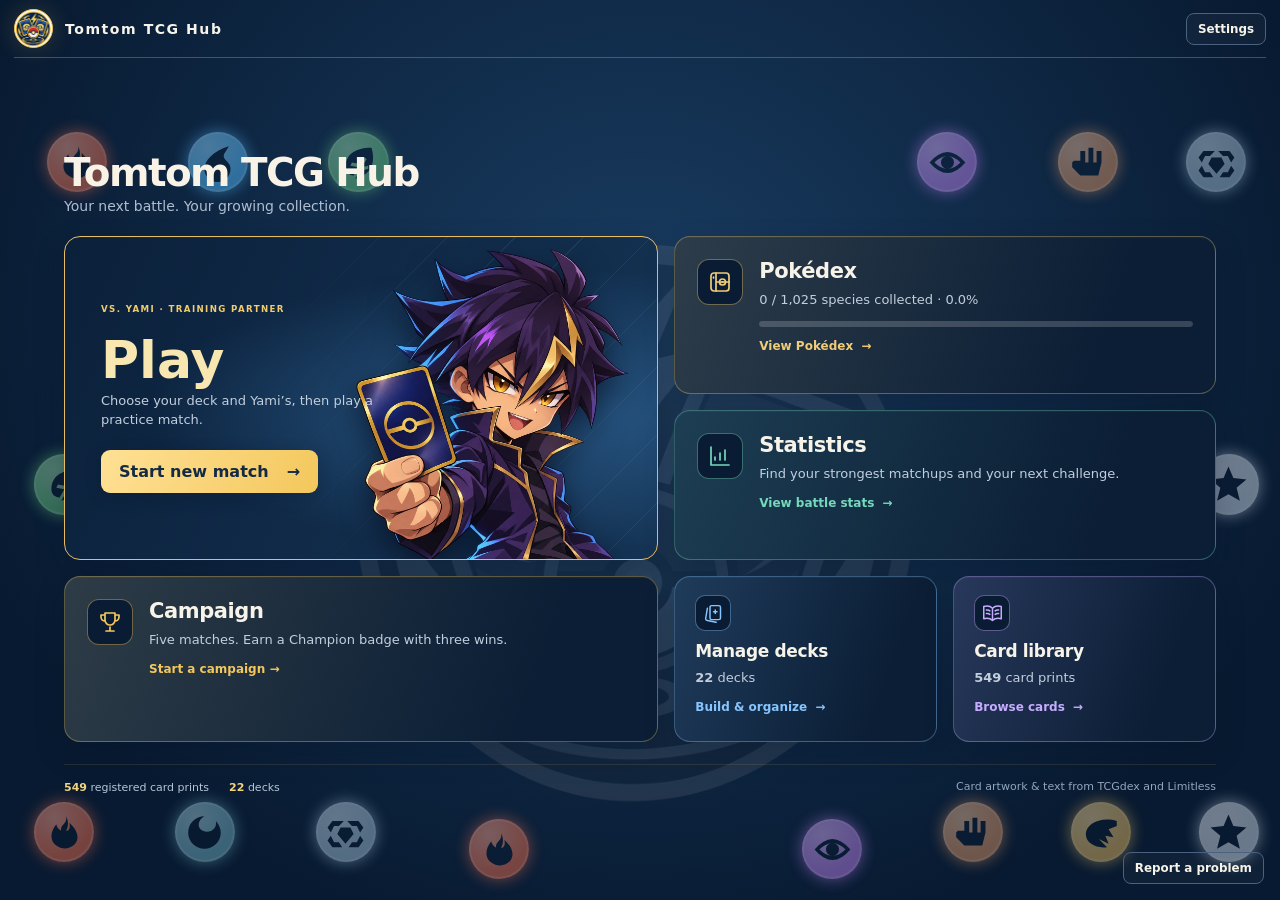
==== index.html @ 071f229f "Require confirmed strategies for campaign decks" ====
<!doctype html>
<html lang="en">
<head>
  <meta charset="utf-8">
  <meta name="application-name" content="Tomtom TCG Hub">
  <meta name="apple-mobile-web-app-title" content="Tomtom TCG Hub">
  <meta name="viewport" content="width=device-width, initial-scale=1, viewport-fit=cover">
  <meta name="theme-color" content="#082d5f">
  <title>Tomtom TCG Hub</title>
  <link rel="icon" type="image/png" sizes="32x32" href="assets/hub-emblem-32.png">
  <link rel="apple-touch-icon" sizes="180x180" href="assets/hub-emblem-180.png">
  <link rel="manifest" href="manifest.webmanifest">
  <link rel="stylesheet" href="playmat.css?v=hub22">
</head>
<body>
  <div class="playmat-effects" id="playmatEffects" aria-hidden="true"></div>
  <div class="playmat-effects coin-flip-overlay" id="coinFlipOverlay" aria-hidden="true"></div>
  <div class="effect-announcement" id="playmatEffectAnnouncement" role="status" aria-live="polite" aria-atomic="true"></div>
  <button class="btn small report-problem-shortcut" id="reportProblemBtn">Report a problem</button>
  <p id="phonePortraitNotice" role="status">Rotate your phone to portrait to play.</p>
  <main class="app-shell">
    <svg class="type-symbol-definitions" width="0" height="0" aria-hidden="true"><defs><symbol id="lobby-fire" viewBox="0 0 24 24"><path fill="currentColor" d="M13 2c1 5-4 5-3 9-2-1-3-3-3-4-4 5-4 10 0 13 5 4 13 1 13-5 0-4-3-7-5-9 1 4-1 5-2 5 2-4 1-7 0-9Z"/></symbol><symbol id="lobby-water" viewBox="0 0 24 24"><path fill="currentColor" d="M19 2C9 5 4 11 4 16a8 8 0 0 0 16 0c0-5-5-5-4-9l3-5Z"/></symbol><symbol id="lobby-grass" viewBox="0 0 24 24"><path fill="currentColor" d="M20 3C9 3 4 8 4 15c0 3 2 5 5 5l3-5-5-1 1-2 5 1 3-4 1 1-3 5 4-1v2l-5 1-3 5c9-2 13-9 10-19Z"/></symbol><symbol id="lobby-lightning" viewBox="0 0 24 24"><path fill="currentColor" d="M14 1 4 14h7l-2 9 11-14h-7Z"/></symbol><symbol id="lobby-psychic" viewBox="0 0 24 24"><path fill="currentColor" d="M1 12q11-13 22 0Q12 25 1 12Zm3 0q8 8 16 0Q12 4 4 12Zm4 0a4 4 0 1 1 8 0 4 4 0 0 1-8 0Z"/></symbol><symbol id="lobby-fighting" viewBox="0 0 24 24"><path fill="currentColor" d="M3 11h4V5h3v7h2V3h3v9h2V5h3v7l-2 8H7l-5-5v-3Z"/></symbol><symbol id="lobby-metal" viewBox="0 0 24 24"><path fill="currentColor" d="M4 5h7L8 8H5l-2 4-2-3Zm9 0h7l3 4-2 3-2-4h-3Zm8 9 2 3-3 4h-6l2-3h3ZM3 14l2 4h3l2 3H4l-3-4ZM9 9h6l2 4-5 6-5-6Z"/></symbol><symbol id="lobby-darkness" viewBox="0 0 24 24"><path fill="currentColor" d="M12 2a10 10 0 1 0 10 10c0-2-1-5-3-7 1 5-4 8-8 6C7 9 8 4 12 2Z"/></symbol><symbol id="lobby-dragon" viewBox="0 0 24 24"><path fill="currentColor" d="M22 5C12 2 3 7 3 13c0 6 7 9 13 8l-5-5 6 3-2-5 5 1-3-5 5-2Z"/></symbol><symbol id="lobby-colorless" viewBox="0 0 24 24"><path fill="currentColor" d="m12 1 3 7 8 1-6 5 2 8-7-4-7 4 2-8-6-5 8-1Z"/></symbol><symbol id="lobby-fairy" viewBox="0 0 24 24"><path fill="currentColor" d="M12 21S2 15 2 8a5 5 0 0 1 10-1 5 5 0 0 1 10 1c0 7-10 13-10 13Z"/></symbol></defs></svg>
    <header class="topbar">
      <a class="brand" id="homeBtn" href="./" aria-label="Tomtom TCG Hub home"><img class="brand-mark" src="logo.png" alt=""><div>Tomtom TCG Hub</div></a>
      <div class="top-actions"><details class="playmat-settings" id="playmatSettings">
        <summary class="btn small" id="playmatSettingsLabel">Settings</summary>
        <div class="playmat-settings-panel">
          <div class="playmat-settings-actions"><button class="btn small" id="playmatEffectsBtn" aria-pressed="true" title="Turn decorative playmat effects on or off for this session.">Effects on</button><button class="btn small" id="playmatSoundBtn" aria-pressed="true" title="Toggle playmat sounds for this session">Sound on</button><button class="btn small" id="fastEffectsBtn" aria-pressed="false" title="Use shorter playmat animations">Fast effects</button><button class="btn small" id="backupToolsBtn">Backup &amp; restore</button></div>
          <label class="playmat-volume" for="playmatVolume">Sound volume <output id="playmatVolumeValue" for="playmatVolume">100%</output></label>
          <input id="playmatVolume" type="range" min="0" max="100" step="1" value="100">
        </div>
      </details><button class="btn small mobile-match-button" id="mobileInspectorBtn" type="button" aria-controls="cardInspectorPanel" aria-expanded="false">Inspect</button><button class="btn small mobile-match-button" id="mobileToolsBtn" type="button" aria-controls="matchBoardToolbar" aria-expanded="false">Match</button><button class="btn small" id="matchLogBtn" hidden aria-controls="matchActivityPanel" aria-expanded="true"><span class="desktop-log-label">History &amp; chat</span><span class="mobile-log-label">Log</span></button><button class="btn small primary" id="startGameBtn" hidden>Start a game</button></div>
    </header>
    <aside id="libraryStorageWarning" class="panel" role="status" hidden>
      <p id="libraryStorageWarningText"></p>
      <button type="button" class="btn small" id="downloadUnreadableLibraryBtn">Download original saved data</button>
      <button type="button" class="btn small" id="libraryRecoveryToolsBtn">Open backup &amp; restore</button>
    </aside>
    <section class="main-menu" id="mainMenu">
      <div class="lobby-scenery" aria-hidden="true">
        <span class="lobby-energy" style="--x:6%;--y:13%;--energy:#ef704f"><svg viewBox="0 0 24 24"><use href="#lobby-fire"/></svg></span>
        <span class="lobby-energy" style="--x:17%;--y:13%;--energy:#56bfff"><svg viewBox="0 0 24 24"><use href="#lobby-water"/></svg></span>
        <span class="lobby-energy" style="--x:28%;--y:13%;--energy:#69c881"><svg viewBox="0 0 24 24"><use href="#lobby-grass"/></svg></span>
        <span class="lobby-energy" style="--x:74%;--y:13%;--energy:#be83ef"><svg viewBox="0 0 24 24"><use href="#lobby-psychic"/></svg></span>
        <span class="lobby-energy" style="--x:85%;--y:13%;--energy:#df9764"><svg viewBox="0 0 24 24"><use href="#lobby-fighting"/></svg></span>
        <span class="lobby-energy" style="--x:95%;--y:13%;--energy:#a6c4d9"><svg viewBox="0 0 24 24"><use href="#lobby-metal"/></svg></span>
        <span class="lobby-energy" style="--x:11%;--y:30%;--energy:#be83ef"><svg viewBox="0 0 24 24"><use href="#lobby-psychic"/></svg></span>
        <span class="lobby-energy" style="--x:21%;--y:31%;--energy:#f9d558"><svg viewBox="0 0 24 24"><use href="#lobby-lightning"/></svg></span>
        <span class="lobby-energy" style="--x:80%;--y:30%;--energy:#72b3c5"><svg viewBox="0 0 24 24"><use href="#lobby-darkness"/></svg></span>
        <span class="lobby-energy" style="--x:90%;--y:31%;--energy:#e8bc63"><svg viewBox="0 0 24 24"><use href="#lobby-dragon"/></svg></span>
        <span class="lobby-energy" style="--x:5%;--y:51%;--energy:#69c881"><svg viewBox="0 0 24 24"><use href="#lobby-grass"/></svg></span>
        <span class="lobby-energy" style="--x:15%;--y:51%;--energy:#a6c4d9"><svg viewBox="0 0 24 24"><use href="#lobby-metal"/></svg></span>
        <span class="lobby-energy" style="--x:86%;--y:51%;--energy:#ef704f"><svg viewBox="0 0 24 24"><use href="#lobby-fire"/></svg></span>
        <span class="lobby-energy" style="--x:96%;--y:51%;--energy:#d3dfec"><svg viewBox="0 0 24 24"><use href="#lobby-colorless"/></svg></span>
        <span class="lobby-energy" style="--x:11%;--y:72%;--energy:#f9d558"><svg viewBox="0 0 24 24"><use href="#lobby-lightning"/></svg></span>
        <span class="lobby-energy" style="--x:21%;--y:73%;--energy:#be83ef"><svg viewBox="0 0 24 24"><use href="#lobby-psychic"/></svg></span>
        <span class="lobby-energy" style="--x:80%;--y:74%;--energy:#56bfff"><svg viewBox="0 0 24 24"><use href="#lobby-water"/></svg></span>
        <span class="lobby-energy" style="--x:91%;--y:74%;--energy:#a6c4d9"><svg viewBox="0 0 24 24"><use href="#lobby-metal"/></svg></span>
        <span class="lobby-energy" style="--x:5%;--y:92%;--energy:#ef704f"><svg viewBox="0 0 24 24"><use href="#lobby-fire"/></svg></span>
        <span class="lobby-energy" style="--x:16%;--y:92%;--energy:#72b3c5"><svg viewBox="0 0 24 24"><use href="#lobby-darkness"/></svg></span>
        <span class="lobby-energy" style="--x:27%;--y:92%;--energy:#a6c4d9"><svg viewBox="0 0 24 24"><use href="#lobby-metal"/></svg></span>
        <span class="lobby-energy" style="--x:39%;--y:94%;--energy:#ef704f"><svg viewBox="0 0 24 24"><use href="#lobby-fire"/></svg></span>
        <span class="lobby-energy" style="--x:65%;--y:94%;--energy:#be83ef"><svg viewBox="0 0 24 24"><use href="#lobby-psychic"/></svg></span>
        <span class="lobby-energy" style="--x:76%;--y:92%;--energy:#df9764"><svg viewBox="0 0 24 24"><use href="#lobby-fighting"/></svg></span>
        <span class="lobby-energy" style="--x:86%;--y:92%;--energy:#e8bc63"><svg viewBox="0 0 24 24"><use href="#lobby-dragon"/></svg></span>
        <span class="lobby-energy" style="--x:96%;--y:92%;--energy:#d3dfec"><svg viewBox="0 0 24 24"><use href="#lobby-colorless"/></svg></span>
      </div>
      <div class="menu-intro"><h1>Tomtom TCG Hub</h1><p>Your next battle. Your growing collection.</p></div>
      <div class="resume-card" id="resumeCard" hidden><div><strong>Unfinished game</strong><p id="resumeDescription"></p></div><button class="btn primary" id="resumeMatchBtn">Resume game</button></div>
      <div class="menu-options">
        <button class="menu-option menu-start" id="menuStartGame" type="button">
          <img class="menu-yami" src="assets/yami-lobby.webp" alt="" width="1254" height="1254" decoding="async">
          <span class="panel-kicker">VS. YAMI · TRAINING PARTNER</span>
          <span class="menu-option-copy"><strong>Play</strong><small class="menu-last-match" id="menuLastMatch">Choose a matchup to start training.</small></span>
          <span class="menu-action-label">Start new match <span aria-hidden="true">→</span></span>
        </button>
        <button class="menu-option menu-destination" id="menuCampaign" type="button">
          <span class="menu-option-icon" aria-hidden="true"><svg viewBox="0 0 24 24"><path d="M8 21h8m-4-4v4M7 3h10v7a5 5 0 0 1-10 0V3ZM7 5H3v2a4 4 0 0 0 4 4m10-6h4v2a4 4 0 0 1-4 4"/></svg></span>
          <span class="menu-option-copy"><strong>Campaign</strong><small id="menuCampaignStatus">Five matches. One deck.</small><span class="menu-link-label" id="menuCampaignAction">Start a campaign <span aria-hidden="true">→</span></span></span>
        </button>
        <a class="menu-option menu-destination menu-collection" id="menuPokedex" href="pokedex.html">
          <span class="menu-option-icon" aria-hidden="true"><svg viewBox="0 0 24 24"><rect x="3" y="3" width="18" height="18" rx="3"/><path d="M8 3v18m0-9h13"/><circle cx="14.5" cy="12" r="3"/><path d="M14 12h1M5.5 7v1"/></svg></span>
          <span class="menu-option-copy"><strong>Pokédex</strong><small id="menuCollectionStatus">View your Pokémon collection.</small><progress id="menuCollectionProgress" max="1025" value="0" aria-label="Pokédex species collected" hidden></progress><span class="menu-link-label">View Pokédex <span aria-hidden="true">→</span></span></span>
        </a>
        <button class="menu-option menu-destination" id="menuStatistics" type="button">
          <span class="menu-option-icon" aria-hidden="true"><svg viewBox="0 0 24 24"><path d="M3 3v18h18M7 16v-3m5 3V9m5 7V6"/></svg></span>
          <span class="menu-option-copy"><strong>Statistics</strong><small>Find your strongest matchups and your next challenge.</small><span class="menu-link-label">View battle stats <span aria-hidden="true">→</span></span></span>
        </button>
        <button class="menu-option menu-destination menu-compact" id="menuManageDecks" type="button">
          <span class="menu-option-icon" aria-hidden="true"><svg viewBox="0 0 24 24"><rect x="8" y="3" width="12" height="16" rx="2"/><path d="m5 6-2 12a2 2 0 0 0 2 2l10 2m-3-12h4m-2-2v4"/></svg></span>
          <span class="menu-option-copy"><strong>Manage decks</strong><small><b id="menuDeckTotal">0</b> decks</small><span class="menu-link-label">Build &amp; organize <span aria-hidden="true">→</span></span></span>
        </button>
        <button class="menu-option menu-destination menu-compact" id="menuManageCards" type="button">
          <span class="menu-option-icon" aria-hidden="true"><svg viewBox="0 0 24 24"><path d="M12 6c-3-3-6-3-10-2v14c4-1 7-1 10 2 3-3 6-3 10-2V4c-4-1-7-1-10 2Zm0 0v14M5 8c1.5-.2 3 .1 4 1m6 0c1-.9 2.5-1.2 4-1M5 12c1.5-.2 3 .1 4 1m6 0c1-.9 2.5-1.2 4-1"/></svg></span>
          <span class="menu-option-copy"><strong>Card library</strong><small><b id="menuPrintTotal">0</b> card prints</small><span class="menu-link-label">Browse cards <span aria-hidden="true">→</span></span></span>
        </button>
      </div>
      <div class="menu-library-summary"><span><strong id="menuCardCount">0</strong> registered card prints</span><span><strong id="menuDeckCount">0</strong> decks</span><span class="menu-note">Card artwork &amp; text from TCGdex and Limitless</span></div>
    </section>
    <div class="hub-page hidden" id="setupModal" role="region" aria-labelledby="setupHeading">
    <section class="setup-card matchup-setup">
      <div class="setup-top">
        <div><div class="eyebrow">Before the first draw</div><h2 id="setupHeading">Choose your matchup.</h2><p id="setupSubtitle">Pick your decks. Flip the coin. Let the battle begin.</p></div>
        <button class="btn small" id="closeSetupBtn" aria-label="Close setup">✕</button>
      </div>
      <div class="matchup-grid">
        <div class="deck-box matchup-player toma-player">
          <div class="matchup-player-heading"><span class="matchup-avatar">T</span><div><div class="eyebrow">Your side</div><h3>Toma</h3></div></div>
          <div class="deck-box-head"><label for="youRegisteredDeck">Choose deck</label><span class="deck-count" id="youCount">0 / 60 cards</span></div>
          <select class="deck-select" id="youRegisteredDeck" aria-label="Choose your registered deck"></select>
          <div class="selected-deck-summary" id="youDeckSummary">Choose a deck from the registered collection.</div><textarea class="hidden-deck-text" id="youDeck" spellcheck="false" placeholder="Deck lists are managed in the deck builder."></textarea>
          <div class="validation" id="youValidation"></div>
        </div>
        <div class="deck-box matchup-player yami-player">
          <div class="matchup-player-heading"><span class="matchup-avatar">Y</span><div><div class="eyebrow">Opponent</div><h3>Yami</h3></div></div>
          <div class="deck-box-head"><label for="codexRegisteredDeck">Choose deck</label><span class="deck-count" id="codexCount">0 / 60 cards</span></div>
          <div class="matchup-deck-choice"><select class="deck-select" id="codexRegisteredDeck" aria-label="Choose Yami's registered deck"></select><button class="btn small" type="button" id="randomYamiDeckBtn" aria-label="Choose a random deck for Yami">⚄ Random</button></div>
          <div class="selected-deck-summary" id="codexDeckSummary">Choose a deck from the registered collection.</div><textarea class="hidden-deck-text" id="codexDeck" spellcheck="false" placeholder="Deck lists are managed in the deck builder."></textarea>
          <div class="validation" id="codexValidation"></div>

        </div>
        <div class="matchup-center">
          <div class="coin-panel" id="coinPanel" aria-live="polite">
            <div class="eyebrow">Who goes first?</div>
            <button class="coin-disc" id="coinDisc" type="button" aria-label="Flip coin to choose the first player">?</button>
            <div class="coin-copy"><button class="btn primary" type="button" id="coinHeadline">Flip to start</button><span id="coinSubline">Heads · Toma first. Tails · Yami first.</span></div>
            <div class="matchup-coin-actions"><button class="btn" id="startBtn" disabled>I start first</button><button class="btn" id="yamiStartsBtn" disabled>Yami starts first</button></div>
          </div>
          <details class="matchup-records" id="matchupRecords"><summary><span class="eyebrow">Head to head</span><strong id="matchupRecordsHeading">Head to head</strong></summary><div id="setupMatchupStats" aria-live="polite"></div></details>
        </div>
      </div>
      <div class="deck-selection-warning" id="deckSelectionWarning" role="status">Decks with verified card details can be selected even when some effects need manual resolution.</div>
      <details id="matchupYamiSettings" class="rivalry-settings"><summary>Match settings <span id="matchSettingsSummary"></span></summary><div class="rivalry-settings-body"><div class="matchup-yami-settings"><label class="matchup-stat-label" for="yamiStyleSelect">Yami style</label>
          <select class="deck-select" id="yamiStyleSelect" aria-describedby="yamiStyleNote">
            <option value="random">Random</option>
            <option value="aggro">Aggro</option>
            <option value="balanced">Balanced</option>
            <option value="control">Control</option>
          </select>
          <p class="matchup-stat-note" id="yamiStyleNote" role="status"></p>
          <label class="matchup-stat-label" for="yamiDifficultySelect">Yami difficulty</label>
          <select class="deck-select" id="yamiDifficultySelect" aria-describedby="yamiDifficultyNote">
            <option value="random">Random</option>
            <option value="competitor">Competitor</option>
            <option value="casual">Casual</option>
            <option value="master">Master</option>
          </select>
          <p class="matchup-stat-note" id="yamiDifficultyNote" role="status"></p>
          </div><section class="setup-playmat-choice" aria-label="Choose a playmat">
        <div class="setup-playmat-preview" id="setupPlaymatPreview" aria-hidden="true"></div>
        <div class="setup-playmat-control"><label for="setupPlaymatSelect">Playmat</label><select class="deck-select" id="setupPlaymatSelect"><option value="">Default · blue playmat</option></select><small>One background across Toma’s and Yami’s field. Zones stay visible.</small></div>
        <button class="btn small" id="managePlaymatsBtn" type="button">Upload / manage</button>
      </section>
      </div></details>
      <div class="setup-status" id="setupStatus" aria-live="polite">Card type, Pokémon stats, artwork, and effect text load from Limitless when available.</div>
      <div class="setup-bottom">
        <div class="note">Changing either deck resets the coin flip.</div>
        <div class="setup-actions"><button class="btn small" id="setupManageDecksBtn">Manage decks</button><button class="btn small" id="setupManageCardsBtn">Card library</button></div>
      </div>
    </section>
  </div>
    <div class="hub-page hidden" id="deckManagerModal" role="region" aria-labelledby="deckManagerTitle">
    <section class="setup-card manager-card">
      <div class="setup-top"><div><div class="eyebrow">DECK LIBRARY</div><h2 id="deckManagerTitle">My decks</h2><p>Check implementation status, review deck stats, and start a local playtest.</p></div><button class="btn small" id="closeDeckManagerBtn" aria-label="Close deck manager">✕</button></div>
      <div class="deck-manager-tabs"><button class="library-view-tab active" id="deckLibraryTab" type="button">My decks</button><button class="library-view-tab" id="deckPasteTab" type="button">Create / edit deck</button><button class="library-view-tab" id="playmatsTab" type="button">Playmats</button></div>
      <section class="playmats-workspace app-hidden" id="playmatsWorkspace" aria-labelledby="playmatsHeading">
        <div class="playmats-heading"><h3 id="playmatsHeading">Your playmats</h3><p>Upload a picture, then choose it when starting a match. It covers both players’ field as one image.</p></div>
        <div class="playmat-upload-controls"><label for="playmatUploadName">Name (optional)<input class="deck-name-input" id="playmatUploadName" maxlength="60" placeholder="For example: Dragon arena"></label><button class="btn primary" id="uploadPlaymatBtn" type="button">Upload playmat</button><input class="file-input" id="playmatUploadFile" type="file" accept="image/jpeg,image/png,image/webp"></div>
        <p class="data-tools-note">JPG, PNG or WebP · images are resized automatically and saved on this device. The default blue playmat is always available.</p>
        <p class="manager-status" id="playmatLibraryStatus" role="status" aria-live="polite"></p>
        <div class="playmat-library-grid" id="playmatLibraryGrid"></div>
      </section>
      <section class="deck-library-workspace" id="deckLibraryWorkspace">
        <div class="deck-library-heading"><div><strong>Registered decks</strong><p>Playable means every card is verified and its game effects are supported.</p></div><div class="deck-library-heading-actions"><button class="btn" id="refreshDeckCardStatusesBtn" type="button" title="Recheck every saved card against the current game engine and update status labels.">Update all card statuses</button><button class="btn" id="deckCollapseAll" type="button">Collapse all</button><button class="btn" id="deckExpandAll" type="button">Expand all</button><button class="btn" id="exportMatchFixtureBtn" type="button" title="Download only the registered Iono Lightning and Dragonite decks and their referenced card records.">Export match test data</button><button class="btn primary" id="createDeckFromLibraryBtn" type="button">+ New deck</button></div></div>
        <input class="btn" id="deckLibrarySearch" type="search" aria-label="Search decks by name" placeholder="Search decks by name">
        <div class="deck-tag-buttons" id="deckLibraryCategory" role="group" aria-label="Filter decks by tag" data-tag="all">
          <button class="btn" type="button" data-filter-tag="all" aria-pressed="true">All tags</button><button class="btn" type="button" data-filter-tag="Toma" aria-pressed="false">[T] Toma</button><button class="btn" type="button" data-filter-tag="A" aria-pressed="false">[A] A</button><button class="btn" type="button" data-filter-tag="R" aria-pressed="false">[R] R</button><button class="btn" type="button" data-filter-tag="Master" aria-pressed="false">[M] Master</button><button class="btn" type="button" data-filter-tag="untagged" aria-pressed="false">Untagged</button>
        </div>
        <div class="deck-library-grid" id="deckLibraryGrid"></div>
      </section>
      <div class="deck-build-workspace" id="deckBuildWorkspace">
        <div class="deck-builder-toolbar"><select id="deckEditorSelect" class="deck-select" aria-label="Choose a deck to edit"></select><button class="btn" id="deckPasteModeBtn" type="button">Edit pasted list</button><input id="deckNameInput" class="deck-name-input" maxlength="48" placeholder="Deck name"><select class="deck-select" id="deckBuilderCategory" aria-label="Deck tag"><option value="">No tag</option><option>Toma</option><option>A</option><option>R</option><option>Master</option></select><button class="btn" id="newDeckBtn" type="button">New manual deck</button></div>
        <div class="deck-cover-control"><div class="deck-cover-control-head"><label for="deckCoverSelect">Deck cover</label><span>Choose a card from this list or add your own picture.</span></div><div class="deck-cover-control-actions"><select id="deckCoverSelect" aria-label="Choose a card from this deck as its cover"><option value="">Automatic cover · first Pokémon</option></select><button class="btn" id="chooseDeckCoverBtn" type="button">Choose picture</button><button class="btn" id="clearDeckCoverBtn" type="button">Use card cover</button><input class="file-input" type="file" id="deckCoverFile" accept="image/*"></div><div class="deck-cover-preview" id="deckCoverPreview">Add cards to choose a cover.</div></div>
        <div class="deck-builder-layout">
          <section class="deck-builder-catalog"><div class="builder-section-heading"><strong>Card library</strong><span class="deck-count" id="deckPickerCount">0 cards</span></div><div class="deck-picker-filters"><input id="deckCardFilter" class="deck-filter-input" placeholder="Search card name or number…" autocomplete="off" aria-label="Search registered cards"><select id="deckCardTypeFilter" aria-label="Filter cards by type"><option value="all">All types</option><option value="Pokemon">Pokémon</option><option value="Trainer">Trainer</option><option value="Energy">Energy</option></select><select id="deckCardStatusFilter" aria-label="Filter cards by implementation"><option value="all">Any status</option><option value="implemented">Implemented</option><option value="registered">Registered</option><option value="unchecked">Not checked</option></select><select id="deckCardSetFilter" aria-label="Filter cards by set"><option value="all">All sets</option></select></div><div class="builder-card-list" id="deckCardPicker"></div></section>
          <section class="deck-builder-list"><div class="builder-section-heading"><strong>Deck list</strong><span class="deck-count" id="deckBuilderCount">0 / 60 cards</span></div><div class="deck-builder-breakdown" id="deckBuilderBreakdown">Pokémon 0 · Trainer 0 · Energy 0</div><div class="deck-builder-validation" id="deckBuilderValidation">Add cards from the registered library.</div><div class="builder-deck-cards" id="deckBuilderCards"></div><div class="deck-builder-actions"><button class="btn danger" id="deleteDeckBtn" disabled>Delete deck</button><button class="btn primary" id="saveDeckBtn" disabled>Save deck</button></div></section>
        </div>
      </div>
      <section class="deck-paste-workspace app-hidden" id="deckPasteWorkspace">
        <div class="deck-paste-heading"><div><strong>Create or edit a deck</strong><p>Paste the deck list, give it a name, and save. Card records are added automatically; cards without verified details can stay Not checked until you update them.</p></div><span class="deck-count" id="deckImportCount">0 / 60 cards</span></div>
        <div class="deck-paste-fields"><input id="deckImportName" class="deck-name-input" maxlength="48" placeholder="Deck name"><select class="deck-select" id="deckImportCategory" aria-label="Deck tag"><option value="">No tag</option><option>Toma</option><option>A</option><option>R</option><option>Master</option></select><textarea id="deckImportText" spellcheck="false" placeholder="Pokémon: 16&#10;4 Dratini OBF 157&#10;...&#10;Trainer: 29&#10;...&#10;Energy: 15&#10;..."></textarea></div>
        <div class="deck-import-footer"><div class="deck-import-validation" id="deckImportValidation">Paste a Limitless list. The app will register the deck and its card records together.</div><div class="deck-import-actions"><button class="btn" id="openManualDeckBuilderBtn" type="button">Choose cards from library</button><button class="btn primary" id="importDeckFromTextBtn" disabled>Save deck &amp; cards</button></div></div>
      </section>
      <div class="manager-status" id="deckManagerStatus">Paste a deck list to register the deck and its card records together.</div>
    </section>
  </div>
    <div class="hub-page hidden" id="cardLibraryModal" role="region" aria-labelledby="cardLibraryTitle">
    <section class="setup-card library-card library-dashboard">
      <div class="library-heading"><div><h2 id="cardLibraryTitle">Cards</h2><p>Registered card prints, saved card text, engine support, and deck usage. <span id="engineBuildLabel">Playmat update: 3 Nov 2026.</span></p></div><div class="library-heading-actions"><button class="btn small" id="retryMissingCardDataBtn" type="button" title="Retry card identity, statistics, effect text, and artwork lookups for all cards whose data is not verified.">Retry missing data</button><button class="btn small" id="refreshAllCardStatusesBtn" type="button" title="Recheck all saved card effects against the current game engine and update their status labels.">Update all cards</button><button class="btn small" id="reloadRegisteredCardsBtn" type="button" title="Reload registered cards and deck usage from browser storage">Reload</button><button class="btn small primary" id="showCatalogSearchTab" type="button">+ Register Card</button><button class="btn small" id="closeCardLibraryBtn" aria-label="Close card library">✕</button></div></div>
      <div class="library-stats">
        <div class="library-stat"><small>Registered cards</small><strong id="libraryTotalCount">0</strong></div>
        <div class="library-stat"><small>Pokémon</small><strong id="libraryPokemonCount">0</strong></div>
        <div class="library-stat"><small>Trainer</small><strong id="libraryTrainerCount">0</strong></div>
        <div class="library-stat"><small>Energy</small><strong id="libraryEnergyCount">0</strong></div>
        <div class="library-stat"><small>Registered · needs implementation</small><strong id="libraryRegisteredCount">0</strong></div>
        <div class="library-stat"><small>Saved cache</small><strong id="libraryCacheSize">0 KB</strong></div>
      </div>
      <section class="library-workflow" aria-label="How card effect implementation works">
        <div class="library-workflow-step"><b>1</b><div><strong>Add a card</strong>Search Limitless or import a deck. The app saves the verified print, picture, and effect text.</div></div>
        <div class="library-workflow-step"><b>2</b><div><strong>Check engine support</strong>Save or update the card to see whether its effects are already supported.</div></div>
        <div class="library-workflow-step"><b>3</b><div><strong>Queue missing effects</strong>Cards tagged Registered appear in the pending tab. Copy the list and paste it into Codex.</div></div>
        <div class="library-workflow-step"><b>4</b><div><strong>Refresh after code changes</strong>Reopen the page, then reload the library. The app rechecks saved text; supported cards can unlock decks.</div></div>
      </section>
      <section class="coverage-panel" aria-label="Card effect coverage">
        <div class="coverage-heading"><strong>Effect coverage</strong><div class="coverage-actions"><button class="text-button" id="clearLibraryFiltersBtn" type="button">Clear filter</button></div></div>
        <div class="coverage-chips">
          <button class="coverage-chip" data-effect-filter="implemented" type="button"><i class="coverage-dot supported"></i>Implemented <b id="libraryImplementedCount">0</b></button>
          <button class="coverage-chip" data-effect-filter="registered" type="button" title="Card details are saved, but at least one printed effect still needs implementation."><i class="coverage-dot missing"></i>Registered · needs implementation <b id="libraryRegisteredChipCount">0</b></button>
          <button class="coverage-chip" data-effect-filter="unchecked" type="button"><i class="coverage-dot unchecked"></i>Not checked <b id="libraryUncheckedCount">0</b></button>
        </div>
      </section>
      <div class="library-view-tabs"><button class="library-view-tab active" id="libraryBrowseTab" type="button">Browse</button><button class="library-view-tab" id="libraryMissingTab" type="button">Registered · needs implementation <span id="libraryPendingTabCount">0</span></button><button class="btn small" id="copyMissingEffectsBtn" type="button" title="Copy verified card text for registered cards whose effects are not supported by this engine yet.">Copy pending cards</button><button class="btn small" id="copyUncheckedCardIdsBtn" type="button" title="Copy names, print IDs, and lookup errors for cards whose data could not be verified, so they can be identified manually.">Copy unchecked IDs</button></div>
      <div class="implementation-progress bulk-card-progress hidden" id="bulkCardDataProgress" role="status" aria-live="polite" data-state="loading"><div class="implementation-progress-track" id="bulkCardDataProgressTrack" role="progressbar" aria-label="Card data lookup" aria-valuemin="0" aria-valuemax="100" aria-valuenow="0"><div class="implementation-progress-fill" id="bulkCardDataProgressFill"></div></div><span id="bulkCardDataMessage">Waiting to retry card data lookups.</span></div>
      <div class="implementation-progress bulk-card-progress hidden" id="bulkCardCheckProgress" role="status" aria-live="polite" data-state="loading"><div class="implementation-progress-track" id="bulkCardCheckProgressTrack" role="progressbar" aria-label="Card status refresh" aria-valuemin="0" aria-valuemax="100" aria-valuenow="0"><div class="implementation-progress-fill" id="bulkCardCheckProgressFill"></div></div><span id="bulkCardCheckMessage">Waiting to refresh card statuses.</span></div>
      <div class="library-top-controls">
        <div class="library-filters" id="registeredCardFilters">
          <input id="registeredCardSearch" placeholder="Search name, set code, or number…" autocomplete="off" aria-label="Search registered cards">
          <select id="registeredCardStatusFilter" aria-label="Filter by support status"><option value="all">Any status</option><option value="implemented">Implemented</option><option value="registered">Registered · needs implementation</option><option value="unchecked">Not checked</option></select>
          <select id="registeredCardTypeFilter" aria-label="Filter by card type"><option value="all">All types</option><option value="Pokemon">Pokémon</option><option value="Trainer">Trainer</option><option value="Energy">Energy</option><option value="Unknown">Unknown type</option></select>
          <select id="registeredCardSubtypeFilter" aria-label="Filter by card subtype"><option value="all">All subtypes</option></select>
          <select id="registeredCardDeckFilter" aria-label="Filter by deck"><option value="all">All decks</option></select>
          <select id="registeredCardSetFilter" aria-label="Filter by expansion"><option value="all">All expansions</option></select>
          <button class="btn small library-reset" id="resetLibraryFiltersBtn" type="button">Reset</button>
        </div>
        <form class="library-search app-hidden" id="cardSearchForm"><input id="cardSearchInput" placeholder="Search Pokémon, Trainer, or Energy on Limitless" autocomplete="off"><button class="btn primary" type="submit">Search cards</button></form>
      </div>
      <div class="library-workspace">
        <aside class="card-detail-drawer" id="cardDetailDrawer" aria-label="Selected card details">
          <div class="drawer-heading"><div><span class="panel-kicker">CARD RECORD</span><strong>Details</strong></div><button class="btn small" id="closeCardDetailBtn" type="button" aria-label="Clear card selection">✕</button></div>
          <div class="library-detail" id="libraryCardDetail"><div class="inspector-empty">Select a card to inspect its rules.</div></div>
          <div class="library-context" id="libraryContext"><div><strong>Card data</strong><span id="libraryCardDataStatus">Not checked</span></div><div><strong>Artwork</strong><span id="libraryCardImageStatus">Not loaded</span></div><div><strong>Effect support</strong><span id="libraryImplementationState">Select a card</span></div><div><strong>Registered in decks</strong><span class="deck-usage-list" id="libraryDeckUsage">—</span></div></div>
          <div class="library-card-actions"><button class="btn" id="loadRegisteredCardBtn" hidden>Check card text</button><button class="btn primary" id="implementLibraryCardBtn" disabled>Save data &amp; check support</button><button class="btn" id="copyEffectBriefBtn" disabled>Copy implementation brief</button><button class="btn danger" id="deleteLibraryCardBtn" type="button" hidden>Delete card</button></div>
          <div class="implementation-progress hidden" id="implementationProgress" role="status" aria-live="polite"><div class="implementation-progress-track"><div class="implementation-progress-fill" id="implementationProgressFill"></div></div><span id="implementationResult">Waiting for card data.</span></div>
        </aside>
        <section class="library-results-panel" aria-label="Card list">
          <div class="library-status" id="cardLibraryStatus" aria-live="polite">0 of 0 cards</div>
          <div class="card-library-grid" id="cardLibraryResults" aria-label="Card collection"></div>
        </section>
      </div>
    </section>
  </div>
    <section class="statistics-page app-hidden" id="statisticsPage" aria-labelledby="statisticsTitle">
      <div class="statistics-header"><div><span class="panel-kicker">MATCH RECORDS</span><h1 id="statisticsTitle" tabindex="-1">Statistics</h1></div></div>
      <div class="statistics-overview">
        <div><label class="statistics-filter">Deck played by Toma<select class="deck-select" id="statisticsDeck"></select></label><div id="statisticsDeckSummary"></div></div>
        <div id="statisticsSuggestions"></div>
      </div>
      <details class="statistics-notes" id="statisticsNotes" open><summary>How to read these results</summary><p class="data-tools-note" id="statisticsNote">Results are from Toma’s perspective. Statistics count wins and losses with both Yami settings recorded. Overall combines all archetypes and difficulties. A dash means no recorded results. The small percentages show the chance of each combination for that matchup when both settings are on Random.</p></details>
      <details class="statistics-filter-panel" id="statisticsFilterPanel" open><summary>Filters &amp; sorting</summary><div class="statistics-controls">
        <label>Opponent <input class="btn" id="statsOpponent" type="search" placeholder="Search deck name"></label>
        <label>Difficulty <select class="btn" id="statsLevel"><option value="">All difficulties</option><option value="casual">Casual</option><option value="competitor">Competitor</option><option value="master">Master</option></select></label>
        <label>Playstyle <select class="btn" id="statsStyle"><option value="">All styles</option><option value="aggro">Aggro</option><option value="balanced">Balanced</option><option value="control">Control</option></select></label>
        <label>Sort <select class="btn" id="statsSort"><option value="">Deck order</option><option value="name">Deck name</option><option value="games">Most games</option><option value="least">Fewest games</option><option value="wins">Most wins</option><option value="losses">Most losses</option><option value="rate">Highest win rate</option></select></label>
        <label><input id="statsPlayed" type="checkbox"> Played matchups only</label>
      </div></details>
      <div class="statistics-table-wrap" id="statisticsResults" role="region" aria-label="Deck matchup results" tabindex="0"></div>
    </section>
    <div class="match-layout app-hidden" id="matchLayout">
      <aside id="cardInspectorPanel" class="inspector-panel" aria-label="Card inspector">
        <div class="side-panel-heading"><div><span class="panel-kicker">CARD DETAILS</span><h2>Inspector</h2></div><div class="side-heading-tools"><span id="cardDetailStatus">Select a card</span><div class="font-size-control" role="group" aria-label="Selected card text size"><button class="font-size-button" type="button" data-font-area="card" data-font-step="-1" aria-label="Decrease selected card text size">A−</button><output id="cardFontSize">115%</output><button class="font-size-button" type="button" data-font-area="card" data-font-step="1" aria-label="Increase selected card text size">A+</button></div></div></div>
        <div class="panel-layout-tools"><span>Drag the dividers to resize</span><button class="btn small mobile-match-button" id="closeMobileInspectorBtn" type="button">Close</button><button class="btn small" id="resetPanelLayoutBtn" type="button">Reset panels</button></div><div class="card-inspector" id="cardInspector"><div class="inspector-empty">Select a card to see its picture and live stats.</div></div>
      </aside>

      <div id="inspectorPanelDivider" class="panel-divider" role="separator" tabindex="0" aria-label="Resize card inspector" aria-orientation="vertical" aria-controls="cardInspectorPanel" title="Drag to resize Inspector. Use arrow keys for small steps, Shift for larger steps; double-click to reset."></div>
      <section id="playmatPanel" class="table-column">
        <div class="match-heading"><span class="autosave-status" id="matchSaveStatus" role="status"></span><h1 class="effect-announcement">Tomtom TCG Hub</h1><div class="arena-header"><div class="playmat-turn-status" id="playmatTurnStatus" role="status" aria-live="polite" aria-atomic="true"><strong>No match started</strong></div><div class="arena-ribbon" id="arenaRibbon" hidden><span id="arenaMessage"></span></div></div></div>
        <section class="board-wrap" aria-label="Pokémon TCG playmat">
          <div class="board-toolbar" id="matchBoardToolbar">
            <div class="match-end-controls" role="group" aria-label="End match">
              <button class="btn small subtle" id="forfeitMatchBtn" type="button" disabled>Forfeit</button>
              <button class="btn small subtle" id="cancelMatchBtn" type="button" disabled>Cancel match</button>
              <button class="btn small mobile-match-button" id="mobileReportBtn" type="button">Report</button>
            </div>
            <div class="toolbar-left"><span class="toolbar-label">Control</span><button class="btn small primary" id="controlYou">Toma</button><button class="btn small subtle" id="controlCodex">Yami</button></div>
            <div class="font-size-control" role="group" aria-label="Playmat text size"><span>MAT</span><button class="font-size-button" type="button" data-font-area="playmat" data-font-step="-1" aria-label="Decrease playmat text size">A−</button><output id="playmatFontSize">115%</output><button class="font-size-button" type="button" data-font-area="playmat" data-font-step="1" aria-label="Increase playmat text size">A+</button></div>
          </div>
          <div class="field" id="matchField">
            <section class="player-row opponent" id="codexRow" data-board-side="codex"></section>
            <div class="battle-center" id="battleCenter"><div class="zone active-zone battle-active" id="codexActiveZone" data-board-side="codex"></div><div class="battle-stadium"><div class="zone-title">STADIUM</div><div class="stadium-slot" id="stadiumSlot"></div></div><div class="zone active-zone battle-active" id="youActiveZone" data-board-side="you"></div>
              <div class="arena-crowd" aria-hidden="true"><div><span></span><span></span><span></span><span></span><span></span><span></span><span></span><span></span><span></span><span></span><span></span><span></span><span></span><span></span><span></span><span></span><span></span><span></span><span></span><span></span><span></span><span></span><span></span><span></span><span></span><span></span><span></span><span></span><span></span><span></span><span></span><span></span><span></span><span></span><span></span><span></span><span></span><span></span><span></span><span></span><span></span><span></span><span></span><span></span><span></span><span></span><span></span><span></span><span></span><span></span><span></span><span></span><span></span><span></span><span></span><span></span><span></span><span></span><span></span><span></span></div><div><span></span><span></span><span></span><span></span><span></span><span></span><span></span><span></span><span></span><span></span><span></span><span></span><span></span><span></span><span></span><span></span><span></span><span></span><span></span><span></span><span></span><span></span><span></span><span></span><span></span><span></span><span></span><span></span><span></span><span></span><span></span><span></span><span></span><span></span><span></span><span></span><span></span><span></span><span></span><span></span><span></span><span></span><span></span><span></span><span></span><span></span><span></span><span></span><span></span><span></span><span></span><span></span><span></span><span></span><span></span><span></span><span></span><span></span><span></span><span></span></div></div>
            </div>
            <section class="player-row" id="youRow" data-board-side="you"></section>
          </div>
          <div class="lower-controls">
            <div class="turn-action-status" id="turnActionStatus" role="status" hidden></div>
            <div class="action-buttons"><button class="btn small" id="lineStamp" type="button" aria-pressed="false" hidden>☆ Stamp</button><button class="btn small" id="leavePractice" type="button" hidden>Exit practice</button><button class="btn small undo-button" id="undoBtn" type="button" disabled>↶ Undo</button><button class="btn small primary" id="finishSetupBtn" hidden>Finish Pokémon setup</button><div class="end-turn-group"><button class="btn small primary" id="endTurnBtn" disabled>End turn ↗</button></div></div>
          </div>
        </section>
        <section class="hand-panel">
          <div class="hand-head"><div class="hand-title" id="handTitle">Your hand <small>—</small></div><div class="hand-head-actions"><button class="btn small" id="groupHandBtn" type="button" aria-label="Group duplicates" title="Group duplicate prints" hidden>Stack</button><button class="btn small" id="toggleHandSizeBtn" type="button" aria-controls="handCards" aria-expanded="false">Expand hand</button></div></div>
          <div class="hand-cards" id="handCards"><div class="hand-empty">Your cards will appear here after setup.</div></div>
        </section>
      </section>

      <div id="historyPanelDivider" class="panel-divider" role="separator" tabindex="0" aria-label="Resize history panel" aria-orientation="vertical" aria-controls="matchActivityPanel" title="Drag to resize History. Use arrow keys for small steps, Shift for larger steps; double-click to reset."></div>
      <aside id="matchActivityPanel" class="opponent-panel" aria-label="Chat and move history">
        <div class="side-panel-heading"><div><span class="panel-kicker">OPPONENT</span><h2>History &amp; chat</h2></div><button id="hideHistoryPanelBtn" class="btn small" type="button" aria-label="Hide history panel">Hide</button></div>
        <section class="chat-card" aria-label="Yami opponent">
          <div class="yami-duelist">
            <svg class="yami-portrait" id="yamiPortrait" data-expression="confident" viewBox="0 0 120 140" role="img" aria-label="Yami looks confident" xmlns="http://www.w3.org/2000/svg">
              <circle cx="60" cy="65" r="51" fill="#24264d"/>
              <path d="M16 137q0-36 30-40h28q30 4 30 40" fill="#353768" stroke="#11152d" stroke-width="3"/>
              <path d="m32 100 13 30 15-14 15 14 13-30-20 8H52Z" fill="#171c38" stroke="#cdb06b" stroke-width="2"/>
              <path d="M49 88h22v21q-11 9-22 0Z" fill="#efbc92"/>
              <path d="M27 57q-11-6-10 9t13 13m63-22q11-6 10 9T90 79" fill="#f7cfaa" stroke="#20213e" stroke-width="2"/>
              <path d="M26 45q0-29 34-29t34 29v29q-3 28-34 31-31-3-34-31Z" fill="#f7cfaa" stroke="#20213e" stroke-width="3"/>
              <path d="m22 65-9-26 12 2L18 20l23 6L53 5l12 17L91 7l-2 20 16 4-7 23-6 12-7-27-18 16 2-18-21 19 4-20-18 13-5 20Z" fill="#25203f" stroke="#11152d" stroke-width="3" stroke-linejoin="round"/>
              <path d="m59 17 5 11-11 19 2-20-10 10Z" fill="#e5bd62"/>
              <path d="m84 24-1 10-11 11 5-15Z" fill="#645399"/>
              <path d="m59 75-3 5h5" fill="none" stroke="#c58f74" stroke-width="2" stroke-linecap="round"/>
              <g class="yami-expression yami-confident">
                <path d="m35 58 15 3m20-1 15-5" stroke="#282039" stroke-width="4" stroke-linecap="round"/>
                <path d="M35 66q8-4 16 0v5H35Zm34 0q8-4 16-2v7H69Z" fill="#fff9e9"/>
                <path d="M43 65v8m34-9v8" stroke="#d39222" stroke-width="7"/><path d="M43 66v6m34-7v6" stroke="#27213c" stroke-width="3"/>
                <path d="M48 88q11 8 26-2" fill="none" stroke="#753b42" stroke-width="3" stroke-linecap="round"/>
              </g>
              <g class="yami-expression yami-thinking">
                <path d="m35 59 16-2m18 5 16-4M35 68h16m18 1h16" fill="none" stroke="#282039" stroke-width="3" stroke-linecap="round"/>
                <path d="m53 90 16-2" stroke="#753b42" stroke-width="3" stroke-linecap="round"/>
                <path d="m92 44 3 7 7 2-7 2-3 7-2-7-7-2 7-2Z" fill="#e8c96f"/>
              </g>
              <g class="yami-expression yami-challenging">
                <path d="m34 56 18 8m16 0 18-8" stroke="#282039" stroke-width="4" stroke-linecap="round"/>
                <path d="m35 68 16 2-16 7Zm34 2 16-2v9Z" fill="#fff9e9"/>
                <path d="M44 69v7m32-7v7" stroke="#d39222" stroke-width="6"/>
                <path d="M43 86q17 7 34-2-2 15-17 15-13 0-17-13Z" fill="#753b42"/><path d="m47 87 26-1-5 6H51Z" fill="#fff9e9"/>
              </g>
              <g class="yami-expression yami-surprised">
                <path d="m34 54 17-4m18 0 17 4" stroke="#282039" stroke-width="3" stroke-linecap="round"/>
                <ellipse cx="43" cy="68" rx="9" ry="11" fill="#fff9e9"/><ellipse cx="77" cy="68" rx="9" ry="11" fill="#fff9e9"/>
                <path d="M43 63v10m34-10v10" stroke="#d39222" stroke-width="6"/><path d="M43 65v6m34-6v6" stroke="#27213c" stroke-width="3"/>
                <ellipse cx="60" cy="91" rx="6" ry="8" fill="#753b42"/>
                <path d="M96 50q-9 11 0 13 8-2 0-13Z" fill="#7bc9ea"/>
              </g>
              <g class="yami-expression yami-victorious">
                <path d="m34 56 17-2m18 0 17 2M35 71q8-14 16 0m18 0q8-14 16 0" fill="none" stroke="#282039" stroke-width="3" stroke-linecap="round"/>
                <path d="M44 84q16 8 32 0-3 16-16 16T44 84Z" fill="#753b42"/><path d="m48 87 24 0-4 5H52Z" fill="#fff9e9"/>
                <path d="m17 72 2 7 7 2-7 2-2 7-2-7-7-2 7-2Zm84-49 2 7 7 2-7 2-2 7-2-7-7-2 7-2Z" fill="#e8c96f"/>
              </g>
              <g class="yami-expression yami-defeated">
                <path d="m35 57 16-5m18 0 16 5M35 68l16 6m-16 0 16-6m18 0 16 6m-16 0 16-6" fill="none" stroke="#282039" stroke-width="3" stroke-linecap="round"/>
                <path d="m45 91 6-3 6 5 6-5 6 5 6-4" fill="none" stroke="#753b42" stroke-width="3" stroke-linecap="round"/>
                <path d="M25 81v10m5-8v9" stroke="#8a80bf" stroke-width="2"/>
              </g>
              <path d="m60 115 6 8-6 8-6-8Z" fill="#e8c96f"/>
            </svg>
            <div class="yami-dialogue"><strong>Yami</strong><p class="yami-speech" id="yamiSpeech" role="status" aria-live="polite">Ready, Toma? Behold my master plan!</p></div>
          </div>
          <label class="local-ai-toggle" title="Pause automatic turns to control Yami by hand"><input id="localAiToggle" type="checkbox" checked><span><strong>Automatic Yami turns</strong></span></label>

          <details class="yami-extra-controls"><summary>More controls</summary><div class="local-ai-status" id="localAiStatus">Local opponent ready.</div><div class="yami-control-buttons">
            <button class="btn small" id="runCodexTurnBtn" disabled>Run next move</button>
            <button class="btn small" id="copyStateBtn">Copy chat snapshot</button>
          </div><div class="privacy-note">Copy a snapshot to share in chat. Your hand and deck stay hidden.</div></details>
        </section>
        <div class="log-heading"><div><span class="panel-kicker">TURN HISTORY</span><h2 id="moveLogHeading">Move log</h2></div><div class="side-heading-tools"><span id="logCount">0 events</span><div class="font-size-control" role="group" aria-label="Chat and log text size"><button class="font-size-button" type="button" data-font-area="log" data-font-step="-1" aria-label="Decrease chat and log text size">A−</button><output id="logFontSize">115%</output><button class="font-size-button" type="button" data-font-area="log" data-font-step="1" aria-label="Increase chat and log text size">A+</button></div></div></div>
        <section class="match-summary-card" id="matchSummaryCard" aria-labelledby="matchSummaryTitle" hidden>
          <header class="summary-card-heading"><div><span class="panel-kicker">MATCH RESULT</span><h3 id="matchSummaryTitle">Game summary</h3></div><strong class="summary-result" id="matchSummaryResult"></strong></header>
          <p class="summary-meta" id="matchSummaryMeta"></p>
          <div id="matchSummaryPreview"></div>
          <div class="summary-records" id="matchSummaryDeckRecord"></div>
          <div class="summary-card-actions"><button class="btn small" id="revengeMatchBtn" type="button" hidden>Revenge · Flip coin</button> <button class="btn small primary" id="viewMatchSummaryBtn">View full summary</button> <button class="btn small" id="downloadMatchRecordingBtn" type="button" hidden>Download recording</button> <button class="btn small" id="saveMatchRecordingBtn" type="button" hidden>Save to history</button> <button class="btn small" id="retryMatchSaveBtn" type="button" hidden>Retry saving result</button> <button class="btn small" id="matchCampaignBtn" type="button" hidden>Continue campaign</button></div>
          <p class="summary-save-status" id="matchSummarySaved"></p>
        </section>
        <div class="log-list" id="moveLog" role="region" aria-labelledby="moveLogHeading" tabindex="0"><div class="empty-log">Moves will appear here as the match progresses.</div></div>
      </aside>
    </div>
  <div class="hub-page campaign-page hidden" id="campaignModal" role="region" aria-labelledby="campaignHeading">
    <section class="setup-card campaign-card">
      <div class="setup-top"><div><div class="eyebrow">Regional Tournament Circuit</div><h2 id="campaignHeading">Campaign</h2></div>
        <button class="btn small" id="closeCampaignBtn" aria-label="Close campaign">✕</button></div>
      <div class="campaign-columns">
        <section><h3>Run record</h3>
          <div class="campaign-record">
            <div><div id="campaignDeckChoice"><label for="campaignDeckSelect">Your deck</label><select class="deck-select" id="campaignDeckSelect"></select></div>
              <div id="campaignDeckPreview"></div></div>
            <div id="campaignProgress"></div>
          </div>
        </section>
        <section><h3>Campaign paths</h3>
          <div id="campaignPaths" class="campaign-paths" role="group" aria-label="Opponent deck pool"></div>
          <div id="campaignSelectedBadge"></div>
          <div id="campaignOverview" class="matchup-stat-grid campaign-overview"></div>
          <div class="campaign-match">
            <div class="campaign-arena" id="campaignArena" aria-live="polite"></div>
            <button class="btn campaign-flip" id="campaignActionBtn" type="button"><img id="campaignCoin" src="assets/coins/tails.png" alt=""><strong id="campaignCoinLabel">Flip for round 1</strong></button>
          </div>
          <p class="matchup-stat-note" id="campaignActionStatus" role="status"></p>
          <div class="campaign-footer">
            <button class="btn small" id="campaignNewRunBtn" type="button" hidden>Choose a new run</button>
            <button class="btn small" id="campaignCancelRunBtn" type="button" hidden>Cancel run</button>
          </div>
        </section>
      </div>
    </section>
  </div>
  </main>
  <section class="card-actions action-dock" id="cardActionMenu" aria-labelledby="actionDockHeading" hidden>
    <div class="card-action-menu-head"><div class="panel-kicker" id="actionDockHeading">CARD ACTIONS</div><button class="btn small" id="closeCardActionMenu" type="button" aria-label="Close card actions">×</button></div>
    <div class="selection-hint" id="selectionHint">Select a card to see its actions.</div>
    <div class="dock-card-buttons">
      <select id="energyTarget" class="btn small energy-target" aria-label="Energy attachment target" hidden></select>
      <button class="btn small" id="playActiveBtn" hidden>Set as Active</button>
      <button class="btn small" id="playBenchBtn" hidden>Play to Bench</button>
      <button class="btn small" id="attachBtn" hidden disabled>Attach Energy</button><button class="btn small primary" id="mobilePlayTrainerBtn" type="button" hidden>Play card</button>
      <select id="abilitySelect" class="btn small" hidden aria-label="Choose Pokémon Ability"></select>
      <button class="btn small" id="useAbilityBtn" hidden>Use Ability</button>
      <button class="btn small" id="discardOpeningDollBtn" hidden>Discard Snorlax Doll</button>
      <button class="btn small" id="useStadiumAbilityBtn" hidden>Use Stadium</button>
      <button class="btn small" id="evolveBtn" hidden disabled>Evolve selected</button>
      <div class="attack-panel" id="attackPanel" hidden>
        <div class="attack-panel-heading"><strong>Attacks</strong><small>Hover or focus to preview. Click or tap to attack and end your turn.</small></div>
        <div class="attack-options" id="attackOptions" role="group" aria-label="Attack moves"></div>
      </div>
      <button class="btn small" id="retreatBtn" hidden disabled>Retreat</button>
      <button class="btn small" id="promoteBtn" hidden disabled>Promote Active</button>
    </div>
    <div class="selection-hint action-availability" id="actionAvailabilityMessage" role="status" aria-live="polite"></div>
  </section>
  <div class="attack-preview" id="attackPreview" hidden aria-live="polite"></div>

  <div class="modal-backdrop hidden data-tools-modal" id="problemReportModal" role="dialog" aria-modal="true" aria-labelledby="problemReportHeading">
    <section class="setup-card data-tools-card">
      <div class="setup-top"><div><h2 id="problemReportHeading">Report a problem</h2><p>Download a snapshot of what is happening now, then attach it to our chat.</p></div><button class="btn small" id="closeProblemReportBtn" aria-label="Close problem report">✕</button></div>
      <label for="problemDescription">What happened, and what did you expect?</label>
      <textarea id="problemDescription" rows="4" maxlength="6000" placeholder="For example: I chose an Energy card, but the attack did not finish."></textarea>
      <p id="problemSnapshotSummary"></p>
      <p class="data-tools-note">Includes your saved library, both players’ hidden cards, the current choices, recent messages, and the previous action snapshot when available. The file stays on your computer; nothing is sent automatically.</p>
      <div class="setup-actions"><button class="btn primary" id="downloadProblemReportBtn">Download problem report</button></div>
      <p id="problemReportStatus" role="status" aria-live="polite"></p>
    </section>
  </div>
  <div class="modal-backdrop hidden data-tools-modal" id="backupToolsModal" role="dialog" aria-modal="true" aria-labelledby="backupToolsHeading">
    <section class="setup-card data-tools-card">
      <div class="setup-top"><div><h2 id="backupToolsHeading">Backup &amp; restore</h2><p>Keep your saved decks, card library, pictures, results, and text sizes safe.</p></div><button class="btn small" id="closeBackupToolsBtn" aria-label="Close backup and restore">✕</button></div>
      <section class="library-sync-panel" id="librarySyncPanel" aria-labelledby="librarySyncHeading">
        <h3 id="librarySyncHeading">Private library sync</h3>
        <p class="data-tools-note">Use the same account on both devices to sync your cards, decks, completed results, badges, and campaign progress.</p>
        <form id="librarySyncForm" hidden>
          <label>Email <input type="email" id="librarySyncEmail" autocomplete="username" required></label>
          <label>Password <input type="password" id="librarySyncPassword" autocomplete="current-password" required></label>
          <button class="btn primary" id="librarySyncSignIn" type="submit">Sign in</button>
        </form>
        <div id="librarySyncControls" hidden>
          <button class="btn small" type="button" id="librarySyncNow">Sync now</button>
          <button class="btn small" type="button" id="librarySyncSignOut">Sign out</button>
        </div>
        <p id="librarySyncStatus" role="status" aria-live="polite"></p>
        <p id="progressSyncStatus" role="status" aria-live="polite"></p>
        <div id="progressSyncReview" hidden>
          <button class="btn" type="button" id="progressSyncUseOnline">Use online progress</button>
        </div>
        <div id="librarySyncConflict" hidden>
          <button class="btn" type="button" id="librarySyncUseCloud">Use online copy</button>
          <button class="btn" type="button" id="librarySyncKeepLocal">Replace online copy</button>
        </div>
      </section>
      <hr>
      <button class="btn primary" id="downloadBackupBtn">Download full backup</button>
      <p class="data-tools-note">This saves your library and settings. An unfinished match is not included; use Report a problem to capture its state.</p>
      <hr>
      <label for="restoreBackupFile">Choose a Playmat backup to restore</label>
      <input type="file" id="restoreBackupFile" accept=".json,application/json">
      <p id="restoreBackupPreview" role="status" aria-live="polite">Choose a backup file to see what it contains.</p>
      <label class="restore-confirm"><input type="checkbox" id="confirmBackupRestore" disabled> Replace my saved data with this backup and end any current match.</label>
      <button class="btn" id="restoreBackupBtn" disabled>Restore this backup</button>
      <p class="data-tools-note">Before restoring, the app keeps a recovery copy of your current saved data. A backup with invalid or unsupported data will not be applied.</p>
      <button class="btn" id="downloadRecoveryBackupBtn" hidden>Download data from before the last restore</button>
      <p id="backupToolsStatus" role="status" aria-live="polite"></p>
    </section>
  </div>
  <div class="modal-backdrop hidden data-tools-modal" id="matchHistoryModal" role="dialog" aria-modal="true" aria-labelledby="matchHistoryHeading"><section class="setup-card data-tools-card"><div class="setup-top"><h2 id="matchHistoryHeading">Game summary</h2><button class="btn small" id="closeMatchHistoryBtn" aria-label="Close match history">✕</button></div><div id="matchRecordings"></div><div id="matchHistoryContent"></div></section></div>
  <div class="modal-backdrop hidden data-tools-modal" id="matchReplayModal" role="dialog" aria-modal="true" aria-labelledby="replayHeading">
    <section class="setup-card data-tools-card">
      <div class="setup-top"><h2 id="replayHeading">Match replay</h2><button class="btn small" id="closeReplayBtn">Back to history</button></div>
      <p class="data-tools-note">Read-only replay. Both players’ hands are visible.</p>
      <div class="replay-controls">
        <button class="btn small" id="replayPrevious">Previous</button>
        <input type="range" id="replayPosition" min="0" value="0" aria-label="Replay step">
        <button class="btn small" id="replayNext">Next</button>
        <button class="btn small" id="downloadReplayBtn">Download strategy log</button>
      </div>
      <p id="replayStepLabel" role="status"></p>
      <div class="replay-board" id="replayBoard"></div>
      <ul id="replayStepLog"></ul>
    </section>
  </div>

  <input class="file-input" type="file" id="deckFile" accept=".txt,.deck,text/plain">
  <div class="turn-done-banner" id="turnDoneBanner" aria-hidden="true"></div>
  <div class="board-target-prompt" id="boardTargetPrompt" hidden><strong id="boardTargetPromptText" role="status"></strong><div class="board-target-actions"><button class="btn small primary" id="finishBoardTargetBtn" type="button" hidden>Finish selection</button><button class="btn small" id="cancelBoardTargetBtn" type="button">Cancel</button></div></div>
  <div class="card-choice-overlay hidden" id="cardChoiceOverlay" role="dialog" aria-modal="true" aria-labelledby="cardChoiceTitle">
    <section class="card-choice-panel"><header class="card-choice-head"><div><h2 id="cardChoiceTitle">Choose a card</h2><p id="cardChoiceDescription">Select a card to continue.</p></div><button class="btn small" id="cardChoiceCloseBtn" type="button" aria-label="Cancel selection">✕</button></header><div class="card-choice-grid" id="cardChoiceGrid"></div><div class="card-choice-picks" id="cardChoicePicks" role="group" aria-label="Selected cards" hidden></div><footer class="card-choice-foot"><span class="card-choice-count" id="cardChoiceCount" aria-live="polite"></span><div class="card-choice-actions"><button class="btn small" id="cardChoiceCancelBtn" type="button">Cancel</button><button class="btn small primary" id="cardChoiceConfirmBtn" type="button" disabled>Confirm selection</button></div></footer></section>
  </div>
  <dialog id="matchCardZoom" aria-labelledby="matchCardZoomTitle">
    <header><h2 id="matchCardZoomTitle"></h2><form method="dialog"><button class="btn small" autofocus>Close</button></form></header>
    <div id="matchCardZoomBody"></div>
  </dialog>
  <dialog class="card-choice-panel playmat-confirm-dialog" id="playmatConfirmDialog" aria-labelledby="playmatConfirmTitle" aria-describedby="playmatConfirmMessage">
    <header class="card-choice-head"><div><h2 id="playmatConfirmTitle"></h2><p id="playmatConfirmMessage"></p></div></header>
    <ul id="playmatConfirmActions" hidden></ul>
    <form method="dialog" class="card-choice-foot card-choice-actions">
      <button class="btn small" id="playmatConfirmCancel" type="submit" value="cancel" autofocus>Cancel</button>
      <button class="btn small primary" id="playmatConfirmAccept" type="submit" value="accept">Confirm</button>
    </form>
  </dialog>
  <div class="discard-viewer hidden" id="discardViewer" role="dialog" aria-modal="true" aria-labelledby="discardViewerTitle">
    <section class="discard-viewer-panel"><header class="discard-viewer-head"><div><span class="panel-kicker">DISCARD PILE</span><h2 id="discardViewerTitle">Discard pile</h2><p id="discardViewerSummary"></p></div><button class="btn small" id="discardViewerCloseBtn" type="button" aria-label="Close discard pile">✕</button></header><div class="discard-viewer-grid" id="discardViewerGrid"></div></section>
  </div>
  <div class="toast" id="toast" role="status"></div>

  <script src="assets/starter-library.js"></script>
  <script src="assets/library-sync.js?v=7"></script>
  <script>
    const $ = (id) => document.getElementById(id);
    const deckInputs = { you: $('youDeck'), codex: $('codexDeck') };
    const TCGDEX_BASE = 'https://api.tcgdex.net/v2/en';
    const LIMITLESS_API_BASE = 'http://127.0.0.1:8765/api/limitless';
    const ENGINE_VERSION = '2026-11-03-resume-effects-ai';
    const PLAYER_NAMES = Object.freeze({ you: 'Toma', codex: 'Yami' });
    const COIN_HEAD_DESIGNS = [{"name":"Gengar","image":"assets/coins/gengar.jpg"},{"name":"Pikachu Ver. 3","image":"assets/coins/pikachuver.3.jpg"},{"name":"Skyla","image":"assets/coins/skyla.jpg"},{"name":"Hoopa","image":"assets/coins/hoopa.jpg"},{"name":"Fennekin","image":"assets/coins/fennekin.jpg"},{"name":"Mega Charizard X","image":"assets/coins/megacharizardx.jpg"},{"name":"Team Rocket's Boss","image":"assets/coins/teamrocketsboss.jpg"},{"name":"Team Rocket","image":"assets/coins/teamrocket.jpg"},{"name":"Zapdos","image":"assets/coins/zapdos.jpg"},{"name":"Oshawott","image":"assets/coins/oshawott.jpg"},{"name":"Mega Rayquaza","image":"assets/coins/megarayquaza.jpg"},{"name":"Metagross","image":"assets/coins/metagross.jpg"},{"name":"Yamper","image":"assets/coins/yamper.jpg"}];
    const COIN_TAILS_IMAGE = 'assets/coins/tails.png';
    const MATCH_STORAGE_KEY = 'codexPokemonPlaymat.unfinishedMatch.v1';
    const RECOVERY_BACKUP_STORAGE_KEY = 'codexPokemonPlaymat.recoveryBackup.v1';
    const MAX_BACKUP_BYTES = 20 * 1024 * 1024;
    const DECK_STORAGE_KEY = 'codexPokemonPlaymat.decks.v1';
    const DELETED_DECKS_STORAGE_KEY = 'codexPokemonPlaymat.deletedDecks.v1';
    const CARD_STORAGE_KEY = 'codexPokemonPlaymat.cards.v1';
    const DELETED_CARDS_STORAGE_KEY = 'codexPokemonPlaymat.deletedCards.v1';
    const DECK_STATS_STORAGE_KEY = 'codexPokemonPlaymat.deckStats.v1';
    const PANEL_LAYOUT_STORAGE_KEY = 'codexPokemonPlaymat.panelLayout.v1';
    const FONT_SIZE_STORAGE_KEY = 'codexPokemonPlaymat.fontSizes.v1';
    const PLAYMATS_STORAGE_KEY = 'codexPokemonPlaymat.playmats.v1';
    const MAX_PLAYMAT_IMAGE_LENGTH = 512 * 1024;
    const MAX_PLAYMAT_LIBRARY_LENGTH = 2 * 1024 * 1024;
    const FONT_AREA_DEFAULT = { playmat: 1.15, card: 1.15, log: 1.15 };
    const libraryStorageIssues = new Map();
    let databaseRecoveryBackup = null;
    let libraryRestorePending = false;
    // Card text is matched here; shared resolvers below carry out registered effects.
    const CARD_EFFECT_REGISTRY = {
      attacks: [
        { cardName: 'dialga ex', setCode: 'SVP', cardNumber: '180', language: 'en', attackName: 'time bellow', costExact: ['Metal'], damageExact: 20, effectTextExact: 'Draw a card.', effect: { type: 'draw_cards', count: 1 } },
        { cardName: 'dialga ex', setCode: 'SVP', cardNumber: '180', language: 'en', attackName: 'metal blast', costExact: ['Colorless', 'Colorless', 'Colorless'], damageExact: '100+', effectTextExact: 'This attack does 20 more damage for each {M} Energy attached to this Pokémon.', effect: { type: 'bonus_per_attached_energy_type', energyType: 'Metal', amount: 20 } },
        {
          cardName: 'charizard ex', attackName: 'brave wing',
          effectTextIncludes: ['if this pokemon has any damage counters on it', 'this attack does 100 more damage'],
          effect: { type: 'bonus_damage_if_attacker_damaged', amount: 100 }
        },
        {
          cardName: 'charizard ex', attackName: 'explosive vortex',
          effectTextIncludes: ['discard 3 energy from this pokemon'],
          effect: { type: 'discard_attached_energy', count: 3 }
        },
        { cardName: 'dragonite', setCode: 'MEW', cardNumber: '149', language: 'en', attackName: 'dragon pulse', costExact: ['Water', 'Lightning'], damageExact: 180, effectTextExact: 'Discard the top 2 cards of your deck.', effect: { type: 'discard_top_cards', count: 2 } },
        { cardName: 'dragonite', setCode: 'SIT', cardNumber: '131', language: 'en', attackName: 'energy hurricane', costExact: ['Water', 'Lightning', 'Colorless', 'Colorless'], damageExact: 180, effectTextExact: 'Search your deck for up to 3 basic Energy cards and attach them to your Pokémon in any way you like. Then, shuffle your deck.', effect: { type: 'search_attach_basic_energy', count: 3, energy: 'basic', destination: 'own-board', shuffleAfter: true } },
        { cardName: 'dragonite ex', setCode: 'OBF', cardNumber: '159', language: 'en', attackName: 'mighty meteor', costExact: ['Water', 'Lightning'], damageExact: '140+', effectTextExact: "Flip a coin. If heads, this attack does 140 more damage. If tails, during your next turn, this Pokémon can't attack.", effect: { type: 'coin_bonus_and_attack_lock', amount: 140 } },
        { cardName: "iono's bellibolt ex", setCode: 'ASC', cardNumber: '279', language: 'en', attackName: 'thunderous bolt', costExact: ['Lightning', 'Lightning', 'Lightning', 'Colorless'], damageExact: 230, effectTextExact: "During your next turn, this Pokémon can't attack.", effect: { type: 'attack_lock_next_turn' } },
        { cardName: "mega dragonite ex", setCode: "ASC", cardNumber: "152", language: 'en', attackName: "ryuno glide", costExact: ["Water","Lightning","Lightning"], damageExact: 330, effectTextExact: "Discard 2 Energy from this Pokémon.", effect: { type: 'discard_attached_energy', count: 2 } },
        { cardName: 'drampa', setCode: 'OBF', cardNumber: '161', language: 'en', attackName: 'outrage', costExact: ['Colorless', 'Colorless'], damageExact: '60+', effectTextExact: 'This attack does 10 more damage for each damage counter on this Pokémon.', effect: { type: 'bonus_per_damage_counter', amount: 10 } },
        { cardName: 'pikachu', attackName: 'growl', effectTextIncludes: ['if the defending pokemon attacks pikachu', 'damage done by the attack is reduced by 10'], effect: { type: 'defender_damage_reduction', amount: 10 } },
        { cardName: 'pikachu', attackName: 'thundershock', effectTextIncludes: ['flip a coin', 'if heads', 'defending pokemon is now paralyzed'], effect: { type: 'coin_paralysis' } },
        { cardName: 'raichu', attackName: 'slam', effectTextIncludes: ['flip 2 coins', '30 damage times the number of heads'], effect: { type: 'coin_damage', coins: 2, damagePerHead: 30 } },
        { cardName: 'raichu', attackName: 'high volt', effectTextIncludes: ['evolved from pikachu during this turn', 'base damage is 100 instead of 60'], effect: { type: 'bonus_if_evolved_this_turn', from: 'pikachu', amount: 40 } },
        { cardName: 'mareep', attackName: 'minor errand-running', effectTextIncludes: ['search your deck for a basic energy card', 'put it into your hand', 'shuffle your deck'], effect: { type: 'search_basic_energy' } },
        { cardName: 'mareep', attackName: 'quick attack', effectTextIncludes: ['flip a coin', '10 damage plus 10 more damage'], effect: { type: 'coin_bonus_damage', amount: 10 } },
        { cardName: 'flaaffy', attackName: 'thunder spear', effectTextIncludes: ['choose 1 of your opponent', 'does 20 damage to that pokemon', 'dont apply weakness and resistance for benched pokemon'], effect: { type: 'selected_opponent_damage', amount: 20, benchIgnoresModifiers: true } },
        { cardName: 'flaaffy', attackName: 'thundershock', effectTextIncludes: ['flip a coin', 'if heads', 'defending pokemon is now paralyzed'], effect: { type: 'coin_paralysis' } },
        { cardName: 'charmander', attackName: 'fire fang', effectTextIncludes: ['opponent', 'active pokemon is now burned'], effect: { type: 'inflict_burn' } },
        { cardName: 'charmeleon', attackName: 'flamethrower', effectTextIncludes: ['discard an energy from this pokemon'], effect: { type: 'discard_attached_energy', count: 1 } },
        { cardName: 'pidgeot ex', attackName: 'scattering cyclone', effectTextIncludes: ['this attack does 20 more damage', 'for each of your opponents benched pokemon'], effect: { type: 'bonus_per_opponent_bench', amount: 20 } },
        { cardName: "tatsugiri", setCode: "SVI", cardNumber: "62", language: 'en', attackName: "mise en place", costExact: ["Water"], damageExact: "", effectTextExact: "Search your deck for up to 2 Basic {W} Energy cards and attach them to 1 of your Basic Pokémon. Then, shuffle your deck.", effect: { type: 'search_attach_basic_water_to_basic', count: 2 } },
        { cardName: "tatsugiri", setCode: "SVI", cardNumber: "62", language: 'en', attackName: "curl up", costExact: ["Water"], damageExact: 30, effectTextExact: "Put this Pokémon and all attached cards into your hand.", effect: { type: 'return_attacker_to_hand' } },
        { cardName: "shaymin", setCode: "PRE", cardNumber: "87", language: 'en', attackName: "reflect energy", costExact: ["Colorless","Colorless"], damageExact: 60, effectTextExact: "Move an Energy from this Pokémon to 1 of your Benched Pokémon.", effect: { type: 'move_attacker_energy_to_bench' } },
        { cardName: "reshiram ex", setCode: "JTG", cardNumber: "30", language: 'en', attackName: "scorching fire", costExact: ["Fire","Fire","Colorless"], damageExact: 200, effectTextExact: "Discard an Energy from this Pokémon.", effect: { type: 'discard_attached_energy', count: 1 } },
        { cardName: "iono's voltorb", setCode: 'JTG', cardNumber: '47', language: 'en', attackName: 'voltaic chain', costExact: ['Colorless', 'Colorless'], damageExact: '20+', effectTextExact: "This attack does 20 more damage for each {L} Energy attached to all of your Iono's Pokémon.", effect: { type: 'bonus_per_iono_lightning_energy', amount: 20 } },
        { cardName: "iono's wattrel", setCode: 'ASC', cardNumber: '71', language: 'en', attackName: 'quick attack', costExact: ['Lightning'], damageExact: '10+', effectTextExact: 'Flip a coin. If heads, this attack does 20 more damage.', effect: { type: 'coin_bonus_damage', amount: 20 } },
        { cardName: "riolu", setCode: "PRE", cardNumber: "50", language: 'en', attackName: "quick attack", costExact: ["Fighting"], damageExact: "10+", effectTextExact: "Flip a coin. If heads, this attack does 20 more damage.", effect: { type: 'coin_bonus_damage', amount: 20 } },
        { cardName: "lucario ex", setCode: "PRE", cardNumber: "51", language: 'en', attackName: "tornado rush", costExact: ["Fighting","Colorless"], damageExact: 100, effectTextExact: "During your next turn, this Pokémon's Tornado Rush attack does 100 more damage (before applying Weakness and Resistance).", effect: { type: 'next_turn_attack_bonus', amount: 100 } },
        { cardName: "croagunk", setCode: "PAL", cardNumber: "114", language: 'en', attackName: "poison sting", costExact: ["Fighting"], damageExact: 10, effectTextExact: "Your opponent's Active Pokémon is now Poisoned.", effect: { type: 'inflict_poison' } },
        { cardName: "toxicroak", setCode: "PAL", cardNumber: "115", language: 'en', attackName: "knuckle claws", costExact: ["Fighting","Colorless"], damageExact: 60, effectTextExact: "Your opponent's Active Pokémon is now Poisoned.", effect: { type: 'inflict_poison' } },
        { cardName: "foongus", setCode: "JTG", cardNumber: "10", language: 'en', attackName: "spore ball", costExact: ["Grass"], damageExact: 10, effectTextExact: "Your opponent's Active Pokémon is now Asleep.", effect: { type: 'inflict_sleep' } },
        { cardName: "amoonguss ex", setCode: "JTG", cardNumber: "11", language: 'en', attackName: "spore ball", costExact: ["Grass"], damageExact: 30, effectTextExact: "Your opponent's Active Pokémon is now Asleep.", effect: { type: 'inflict_sleep' } },
        { cardName: "amoonguss ex", setCode: "JTG", cardNumber: "11", language: 'en', attackName: "champignon s swing", costExact: ["Grass","Colorless"], damageExact: "100+", effectTextExact: "Flip a coin. If heads, this attack does 80 more damage.", effect: { type: 'coin_bonus_damage', amount: 80 } },
        { cardName: "durant", setCode: "JTG", cardNumber: "14", language: 'en', attackName: "crunch", costExact: ["Grass","Colorless"], damageExact: 50, effectTextExact: "Flip a coin. If heads, discard an Energy from your opponent's Active Pokémon.", effect: { type: 'coin_discard_opponent_energy' } },
        { cardName: "virizion", setCode: "JTG", cardNumber: "15", language: 'en', attackName: "leaf drain", costExact: ["Grass","Colorless"], damageExact: 30, effectTextExact: "Heal 30 damage from this Pokémon.", effect: { type: 'heal_attacker', amount: 30 } },
        { cardName: "victini", setCode: "TEF", cardNumber: "30", language: 'en', attackName: "flippity flap", costExact: ["Colorless"], damageExact: "", effectTextExact: "Shuffle your hand into your deck. Then, draw 6 cards.", effect: { type: 'shuffle_hand_draw', count: 6 } },
        { cardName: "victini", setCode: "TEF", cardNumber: "30", language: 'en', attackName: "singe off", costExact: ["Fire"], damageExact: 30, effectTextExact: "Discard a Special Energy from your opponent's Active Pokémon.", effect: { type: 'discard_opponent_special_energy' } },
        { cardName: "heatmor", setCode: "TEF", cardNumber: "31", language: 'en', attackName: "licking flames", costExact: ["Fire","Fire","Colorless"], damageExact: 130, effectTextExact: "Flip 3 coins. For each tails, discard an Energy from this Pokémon.", effect: { type: 'coin_discard_energy_per_tails', coins: 3 } },
        { cardName: "audino", setCode: "JTG", cardNumber: "124", language: 'en', attackName: "beckon", costExact: ["Colorless"], damageExact: "", effectTextExact: "Put a Supporter card from your discard pile into your hand.", effect: { type: 'recover_supporter' } },
        { cardName: "chatot", setCode: "TEF", cardNumber: "132", language: 'en', attackName: "a cappella", costExact: ["Colorless"], damageExact: "", effectTextExact: "Search your deck for up to 3 Basic Pokémon and put them onto your Bench. Then, shuffle your deck.", effect: { type: 'search_basic_pokemon_to_bench', count: 3 } },
        { cardName: "heatran", setCode: "PRE", cardNumber: "68", language: 'en', attackName: "iron buster", costExact: ["Metal","Metal","Colorless"], damageExact: 130, effectTextExact: "During your next turn, this Pokémon can't attack.", effect: { type: 'attack_lock_next_turn' } }
      ],
      supporters: [
        { cardName: "professor's research", effectTextIncludes: ['draw 2 cards'], effect: { type: 'draw_cards', count: 2 } },
        { cardName: 'nemona', setCode: 'SVI', cardNumber: '180', language: 'en', effectTextExact: 'Draw 3 cards.', effect: { type: 'draw_cards', count: 3 } },
        { cardName: "drasna", setCode: "SSP", cardNumber: "173", language: 'en', effectTextExact: "Shuffle your hand into your deck. Then, flip a coin. If heads, draw 8 cards. If tails, draw 3 cards.", effect: { type: 'coin_draw_after_shuffling', heads: 8, tails: 3 } },
        { cardName: 'youngster', setCode: 'SVI', cardNumber: '198', language: 'en', effectTextExact: 'Shuffle your hand into your deck. Then, draw 5 cards.', effect: { type: 'shuffle_draw', count: 5 } },
        { cardName: 'judge', setCode: 'SVI', cardNumber: '176', language: 'en', effectTextExact: 'Each player shuffles their hand into their deck and draws 4 cards.', effect: { type: 'both_shuffle_draw', count: 4 } },
        { cardName: 'lance', setCode: 'SIT', cardNumber: '159', language: 'en', effectTextExact: 'Search your deck for up to 3 Dragon Pokémon, reveal them, and put them into your hand. Then, shuffle your deck.', effect: { type: 'search_dragon_pokemon', count: 3 } },
        { cardName: 'clavell', setCode: 'PAL', cardNumber: '177', language: 'en', effectTextExact: 'Search your deck for up to 3 Basic Pokémon with 120 HP or less, reveal them, and put them into your hand. Then, shuffle your deck.', effect: { type: 'search_basic_pokemon_by_hp', count: 3, maxHp: 120 } },
        { cardName: "volkner", setCode: "UPR", cardNumber: "135", language: 'en', effectTextExact: "Search your deck for an Item card and a Lightning Energy card, reveal them, and put them into your hand. Then, shuffle your deck.", effect: { type: 'search_item_and_lightning_energy' } },
        { cardName: "canari", setCode: "ASC", cardNumber: "185", language: 'en', effectTextExact: "You can use this card only if you discard another card from your hand.\n\nSearch your deck for up to 4 {L} Pokémon, reveal them, and put them into your hand. Then, shuffle your deck.", effect: { type: 'discard_one_search_lightning_pokemon', count: 4 } },
        { cardName: "boss's orders", effectTextIncludes: ['switch in 1 of your opponents benched pokemon to the active spot'], effect: { type: 'gust_opponent' } },
        { cardName: 'iono', setCode: 'PAL', cardNumber: '254', language: 'en', effectTextExact: "Each player shuffles their hand and puts it on the bottom of their deck. If either player put any cards on the bottom of their deck in this way, each player draws a card for each of their remaining Prize cards.", effect: { type: 'bottom_hand_draw_prizes' } },
        { cardName: 'iono', setCode: 'PAF', cardNumber: '80', language: 'en', effectTextExact: "Each player shuffles their hand and puts it on the bottom of their deck. If either player put any cards on the bottom of their deck in this way, each player draws a card for each of their remaining Prize cards.", effect: { type: 'bottom_hand_draw_prizes' } },
        { cardName: 'iono', effectTextIncludes: ['each player shuffles the cards in their hand into their deck', 'then draws that many cards'], effect: { type: 'shuffle_draw_hand_size' } },
        { cardName: "professor s research", setCode: "PRE", cardNumber: "124", language: 'en', effectTextExact: "Discard your hand and draw 7 cards.", effect: { type: 'discard_hand_draw', count: 7 } },
        { cardName: "professor juniper", setCode: "PLB", cardNumber: "84", language: 'en', effectTextExact: "Discard your hand and draw 7 cards.", effect: { type: 'discard_hand_draw', count: 7 } },
        { cardName: "black belt s training", setCode: "PRE", cardNumber: "98", language: 'en', effectTextExact: "During this turn, attacks used by your Pokémon do 40 more damage to your opponent's Active Pokémon ex (before applying Weakness and Resistance) .", effect: { type: 'boost_damage_vs_active_ex', amount: 40 } },
        { cardName: "lucian", setCode: "TWM", cardNumber: "157", language: 'en', effectTextExact: "Each player shuffles their hand and puts it on the bottom of their deck. If either player put any cards on the bottom of their deck in this way, each player flips a coin. If heads, that player draws 6 cards. If tails, they draw 3 cards.", effect: { type: 'lucian_bottom_flip_draw', heads: 6, tails: 3 } },
        { cardName: "roark", setCode: "PAR", cardNumber: "173", language: 'en', effectTextExact: "Draw 2 cards. Put a Basic Energy card from your discard pile into your hand.", effect: { type: 'draw_recover_basic_energy', count: 2 } },
        { cardName: "ghetsis", setCode: "PLF", cardNumber: "101", language: 'en', effectTextExact: "Your opponent reveals his or her hand and shuffles all Item cards found there into his or her deck. Then, draw a number of cards equal to the number of Item cards your opponent shuffled into his or her deck.", effect: { type: 'ghetsis_item_discard_draw' } }
      ],
      items: [
        { cardName: "lucky ice pop", setCode: "EVS", cardNumber: "150", language: 'en', effectTextExact: "Heal 20 damage from your Active Pokémon. If you healed any damage in this way, flip a coin. If heads, put this Lucky Ice Pop into your hand instead of the discard pile.", effect: { type: 'heal_and_coin_return', amount: 20 } },
        { cardName: 'nest ball', setCode: 'PAF', cardNumber: '84', language: 'en', effectTextExact: 'Search your deck for a Basic Pokémon and put it onto your Bench. Then, shuffle your deck.', effect: { operation: 'searchAndMove', source: 'deck', filter: { category: 'Pokemon', stage: 'Basic' }, destination: 'bench', benchCapacity: 5, shuffleAfter: true } },
        { cardName: 'great ball', setCode: 'PAL', cardNumber: '183', language: 'en', effectTextExact: 'Look at the top 7 cards of your deck. You may reveal a Pokémon you find there and put it into your hand. Shuffle the other cards back into your deck.', effect: { type: 'look_seven_search_pokemon', look: 7, filter: 'Pokemon', destination: 'hand', optional: true, shuffleOther: true } },
        { cardName: 'ultra ball', setCode: 'ASC', cardNumber: '213', language: 'en', effectTextExact: 'You can use this card only if you discard 2 other cards from your hand. Search your deck for a Pokémon, reveal it, and put it into your hand. Then, shuffle your deck.', effect: { type: 'discard_two_search_pokemon', discardCount: 2, filter: 'Pokemon', destination: 'hand', shuffleAfter: true } },
        { cardName: 'energy switch', setCode: 'MEG', cardNumber: '115', language: 'en', effectTextExact: 'Move a Basic Energy from 1 of your Pokémon to another of your Pokémon.', effect: { operation: 'transferAttachedEnergy', energy: 'basic', source: 'own-play', destination: 'own-play', requireDifferentPokemon: true, preserveIdentity: true } },
        { cardName: 'switch', setCode: 'MEG', cardNumber: '130', language: 'en', effectTextExact: 'Switch your Active Pokémon with 1 of your Benched Pokémon.', effect: { operation: 'switchPositions', from: 'active', to: 'own-bench', count: 1, clearSpecialConditionsWhenBenched: true } },
        { cardName: 'pokemon catcher', setCode: 'POR', cardNumber: '82', language: 'en', effectTextExact: "Flip a coin. If heads, switch in 1 of your opponent's Benched Pokémon to the Active Spot.", effect: { type: 'coin_gust_opponent' } },
        { cardName: 'rare candy', setCode: 'MEG', cardNumber: '125', language: 'en', effectTextExact: "Choose 1 of your Basic Pokémon in play. If you have a Stage 2 card in your hand that evolves from that Pokémon, put that card on the Basic Pokémon. (This counts as evolving that Pokémon.) You can't use this card during your first turn or on a Basic Pokémon that was put into play this turn.", effect: { operation: 'evolve', target: { owner: 'self', zone: 'play', stage: 'Basic' }, evolution: { source: 'hand', stage: 'Stage 2', evolvesFromTarget: true }, restrictions: { firstTurn: false, targetPlayedThisTurn: false }, countsAsEvolution: true } },
        { cardName: 'energy search', setCode: 'POR', cardNumber: '72', language: 'en', effectTextExact: 'Search your deck for a Basic Energy card, reveal it, and put it into your hand. Then, shuffle your deck.', effect: { type: 'search_basic_energy_to_hand' } },
        { cardName: "electric generator", setCode: "PAF", cardNumber: "79", language: 'en', effectTextExact: "Look at the top 5 cards of your deck and attach up to 2 Basic Lightning Energy cards you find there to your Benched Lightning Pokémon in any way you like. Shuffle the other cards back into your deck.", effect: { type: 'electric_generator', count: 2, look: 5 } },
        { cardName: "poke ball", setCode: "POR", cardNumber: "80", language: 'en', effectTextExact: "Flip a coin. If heads, search your deck for a Pokémon, reveal it, and put it into your hand. Shuffle your deck afterward.", effect: { type: 'coin_search_pokemon' } }
      ],
      tools: [
        { cardName: "bravery charm", setCode: "PAL", cardNumber: "173", language: 'en', effectTextExact: "The Basic Pokémon this card is attached to gets +50 HP.", effect: { type: 'basic_hp_bonus', amount: 50 } },
        { cardName: "exp share", setCode: "SVI", cardNumber: "174", language: 'en', effectTextExact: "When your Active Pokémon is Knocked Out by damage from an opponent's attack, you may move 1 basic Energy card that was attached to that Pokémon to the Pokémon this card is attached to.", effect: { type: 'transfer_basic_energy_on_ko' } },
        { cardName: "rigid band", setCode: "MEW", cardNumber: "165", language: 'en', effectTextExact: "The Stage 1 Pokémon this card is attached to takes 30 less damage from attacks from your opponent's Pokémon (after applying Weakness and Resistance).", effect: { type: 'stage1_damage_reduction', amount: 30 } },
        { cardName: "vitality band", setCode: "SVI", cardNumber: "197", language: 'en', effectTextExact: "The attacks of the Pokémon this card is attached to do 10 more damage to your opponent's Active Pokémon (before applying Weakness and Resistance) .", effect: { type: 'active_damage_bonus', amount: 10 } }
      ],
      abilities: [
        { cardName: 'charmeleon', abilityName: 'burning fighter', effectTextIncludes: ['play this pokemon from your hand to evolve', 'discard the top 5 cards of your deck', 'attach them to this pokemon'], effect: { type: 'discard_top_attach_fire', count: 5 } },
        { cardName: "dragonair", setCode: "ASC", cardNumber: "151", language: 'en', abilityName: "evolutionary guidance", effectTextExact: "Once during your turn, if this Pokémon has any Energy attached, you may use this Ability. Search your deck for an Evolution Pokémon, reveal it, and put it into your hand. Then, shuffle your deck.", effect: { type: 'search_evolution_pokemon' } },
        { cardName: "dragonite", setCode: "MEW", cardNumber: "149", language: 'en', abilityName: "jet cruise", effectTextExact: "Your Pokémon in play have no Retreat Cost.", effect: { type: 'free_retreat' } },
        { cardName: "mega dragonite ex", setCode: "ASC", cardNumber: "152", language: 'en', abilityName: "sky transport", effectTextExact: "Once during your turn, you may use this Ability. Switch your Active Pokémon with 1 of your Benched Pokémon.", effect: { type: 'switch_own_pokemon_ability', oncePerTurn: true } },
        { cardName: "iono's bellibolt ex", setCode: "ASC", cardNumber: "279", language: 'en', abilityName: "electric streamer", effectTextExact: "As often as you like during your turn, you may attach a Basic {L} Energy card from your hand to 1 of your Iono's Pokémon.", effect: { type: 'attach_basic_lightning_to_iono' } },
        { cardName: "iono's kilowattrel", setCode: "ASC", cardNumber: "72", language: 'en', abilityName: "flashing draw", effectTextExact: "You must discard a Basic {L} Energy from this Pokémon in order to use this Ability. Once during your turn, you may draw cards until you have 6 cards in your hand.", effect: { type: 'discard_basic_lightning_draw_to_six', oncePerTurn: true } },
        { cardName: 'bronzong', setCode: 'PRE', cardNumber: '67', language: 'en', abilityName: 'protective bell', effectTextExact: "All of your Pokémon take 10 less damage from attacks from your opponent's Pokémon (after applying Weakness and Resistance).", effect: { type: 'reduce_damage_all_own_pokemon', amount: 10 } },
        { cardName: 'lilligant', abilityName: 'sunny day', setCode: 'JTG', cardNumber: '7', language: 'en', effectTextExact: "Attacks used by your {G} Pokémon and {R} Pokémon do 20 more damage to your opponent's Active Pokémon (before applying Weakness and Resistance).", effect: { type: 'boost_grass_fire_attacks', amount: 20 } }
      ],
      pokemonRules: [
        { cardName: 'dragonite ex', setCode: 'OBF', cardNumber: '159', language: 'en', effectTextExact: 'As long as this Pokémon is on your Bench, prevent all damage done to this Pokémon by attacks (both yours and your opponent’s).', effect: { type: 'prevent_bench_attack_damage' } }
      ],
      stadiums: [
        { cardName: "levincia", setCode: "JTG", cardNumber: "150", language: 'en', effectTextExact: "Once during each player's turn, that player may put up to 2 Basic {L} Energy cards from their discard pile into their hand.", effect: { type: 'recover_basic_lightning', count: 2 } }
      ],
      energy: [
        { cardName: 'double dragon energy', setCode: 'ROS', cardNumber: '97', language: 'en', effectTextExact: 'This card can only be attached to Dragon Pokémon. This card provides every type of Energy, but provides only 2 Energy at a time, only while this card is attached to a Dragon Pokémon. (If this card is attached to anything other than a Dragon Pokémon, discard this card.)', effect: { type: 'double_dragon_energy', units: 2 } }
      ]
    };
    // Exact English printings whose full attack text was independently verified as damage-only.
    // These entries safely upgrade older saved records that predate effectTextStatus metadata.
    const VERIFIED_EFFECT_FREE_ATTACKS = [
      {"cardName":"audino","setCode":"JTG","cardNumber":"124","language":"en","attackName":"zen headbutt","cost":["colorless","colorless","colorless"],"damage":70},
      {"cardName":"reshiram ex","setCode":"JTG","cardNumber":"30","language":"en","attackName":"fire wing","cost":["fire"],"damage":40},
      {"cardName":"heatmor","setCode":"TEF","cardNumber":"31","language":"en","attackName":"live coal","cost":["fire"],"damage":20},
      {"cardName":"virizion","setCode":"JTG","cardNumber":"15","language":"en","attackName":"slicing blade","cost":["grass","colorless","colorless"],"damage":100},
      {"cardName":"cinccino","setCode":"JTG","cardNumber":"126","language":"en","attackName":"tail smack","cost":["colorless"],"damage":50},
      {"cardName":"minccino","setCode":"JTG","cardNumber":"125","language":"en","attackName":"slap","cost":["colorless"],"damage":20},
      {"cardName":"volcarona","setCode":"JTG","cardNumber":"29","language":"en","attackName":"smoldering scales","cost":["fire","colorless"],"damage":80},
      {"cardName":"larvesta","setCode":"JTG","cardNumber":"28","language":"en","attackName":"will o wisp","cost":["colorless"],"damage":10},
      {"cardName":"lilligant","setCode":"JTG","cardNumber":"7","language":"en","attackName":"spinning attack","cost":["grass","colorless","colorless"],"damage":60},
      {"cardName":"petilil","setCode":"JTG","cardNumber":"6","language":"en","attackName":"leaf step","cost":["grass","colorless"],"damage":30},
      {"cardName":"chatot","setCode":"TEF","cardNumber":"132","language":"en","attackName":"gust","cost":["colorless"],"damage":20},
      {"cardName":"heatran","setCode":"PRE","cardNumber":"68","language":"en","attackName":"wrack down","cost":["metal","colorless"],"damage":40},
      {"cardName":"lopunny","setCode":"PRE","cardNumber":"84","language":"en","attackName":"rear kick","cost":["colorless","colorless"],"damage":90},
      {"cardName":"buneary","setCode":"PRE","cardNumber":"83","language":"en","attackName":"smash kick","cost":["colorless"],"damage":20},
      {"cardName":"bronzong","setCode":"PRE","cardNumber":"67","language":"en","attackName":"heavy impact","cost":["metal","colorless"],"damage":50},
      {"cardName":"bronzor","setCode":"PRE","cardNumber":"66","language":"en","attackName":"hammer in","cost":["metal","colorless"],"damage":20},
      {"cardName":"toxicroak","setCode":"PAL","cardNumber":"115","language":"en","attackName":"pierce","cost":["fighting"],"damage":30},
      {"cardName":"hippowdon","setCode":"PRE","cardNumber":"53","language":"en","attackName":"land crush","cost":["fighting","colorless","colorless","colorless"],"damage":140},
      {"cardName":"hippowdon","setCode":"PRE","cardNumber":"53","language":"en","attackName":"sand spray","cost":["colorless","colorless","colorless"],"damage":90},
      {"cardName":"hippopotas","setCode":"PRE","cardNumber":"52","language":"en","attackName":"tackle","cost":["colorless","colorless","colorless"],"damage":70},
      {"cardName":"lucario ex","setCode":"PRE","cardNumber":"51","language":"en","attackName":"aura uppercut","cost":["fighting"],"damage":50},
      { cardName: "iono s tadbulb", setCode: "ASC", cardNumber: "69", language: 'en', attackName: "tiny charge", cost: ["lightning","colorless"], damage: 30 },
      { cardName: "iono s kilowattrel", setCode: "ASC", cardNumber: "72", language: 'en', attackName: "mach bolt", cost: ["lightning","colorless","colorless"], damage: 70 },
      { cardName: "dragonite ex", setCode: "OBF", cardNumber: "159", language: 'en', attackName: "wing attack", cost: ["colorless"], damage: 70 },
      { cardName: 'dratini', setCode: 'OBF', cardNumber: '157', language: 'en', attackName: 'tail snap', cost: ['colorless'], damage: 20 },
      { cardName: 'dragonair', setCode: 'ASC', cardNumber: '151', language: 'en', attackName: 'tail snap', cost: ['water', 'lightning'], damage: 60 },
      { cardName: 'dragonite', setCode: 'SIT', cardNumber: '131', language: 'en', attackName: 'dragon claw', cost: ['colorless', 'colorless', 'colorless'], damage: 80 }
    ];
    function canonicalEffectValue(value) {
      if (Array.isArray(value)) return value.map(canonicalEffectValue);
      if (value && typeof value === 'object') return Object.fromEntries(Object.keys(value).sort().map(key => [key, canonicalEffectValue(value[key])]));
      return value;
    }
    function effectDefinitionMatches(definition, expected) {
      return !!definition && typeof definition === 'object' && !Array.isArray(definition) &&
        JSON.stringify(canonicalEffectValue(definition)) === JSON.stringify(canonicalEffectValue(expected));
    }
    const CARD_EFFECT_OPERATIONS = {
      searchAndMove: { validate: definition => effectDefinitionMatches(definition, { operation: 'searchAndMove', source: 'deck', filter: { category: 'Pokemon', stage: 'Basic' }, destination: 'bench', benchCapacity: 5, shuffleAfter: true }), resolve: context => resolveSearchAndMoveOperation(context) },
      evolve: { validate: definition => effectDefinitionMatches(definition, { operation: 'evolve', target: { owner: 'self', zone: 'play', stage: 'Basic' }, evolution: { source: 'hand', stage: 'Stage 2', evolvesFromTarget: true }, restrictions: { firstTurn: false, targetPlayedThisTurn: false }, countsAsEvolution: true }), resolve: context => resolveEvolutionOperation(context) },
      switchPositions: { validate: definition => effectDefinitionMatches(definition, { operation: 'switchPositions', from: 'active', to: 'own-bench', count: 1, clearSpecialConditionsWhenBenched: true }), resolve: context => resolveSwitchPositionsOperation(context) },
      transferAttachedEnergy: { validate: definition => effectDefinitionMatches(definition, { operation: 'transferAttachedEnergy', energy: 'basic', source: 'own-play', destination: 'own-play', requireDifferentPokemon: true, preserveIdentity: true }), resolve: context => resolveTransferAttachedEnergyOperation(context) }
    };
    function registeredOperationFor(definition) {
      const operation = CARD_EFFECT_OPERATIONS[definition?.operation];
      return operation && typeof operation.resolve === 'function' && typeof operation.validate === 'function' && operation.validate(definition) ? operation : null;
    }
    const VERIFIED_DIALGA_EX_DETAILS = {
  "source": "Limitless",
  "sourceUrl": "https://limitlesstcg.com/cards/SVP/180",
  "language": "en",
  "name": "Dialga ex",
  "setCode": "SVP",
  "cardNumber": "180",
  "category": "Pokemon",
  "stage": "Basic",
  "evolveFrom": "",
  "hp": 220,
  "types": [
    "Metal"
  ],
  "retreat": 2,
  "weaknesses": [
    {
      "type": "Fire",
      "value": "×2"
    }
  ],
  "resistances": [
    {
      "type": "Grass",
      "value": "-30"
    }
  ],
  "image": "https://limitlesstcg.nyc3.cdn.digitaloceanspaces.com/tpci/SVP/SVP_180_R_EN.png",
  "effect": "",
  "attacks": [
    {
      "name": "Time Bellow",
      "cost": [
        "Metal"
      ],
      "damage": 20,
      "effect": "Draw a card."
    },
    {
      "name": "Metal Blast",
      "cost": [
        "Colorless",
        "Colorless",
        "Colorless"
      ],
      "damage": "100+",
      "effect": "This attack does 20 more damage for each {M} Energy attached to this Pokémon."
    }
  ],
  "abilities": [],
  "rules": [
    "When your Pokémon ex is Knocked Out, your opponent takes 2 Prize cards."
  ]
};
    // Reviewed exact printings; Japanese records retain their print language.
    const VERIFIED_NEW_PRINT_DETAILS = [
  {
    "id": "verified:BRS:141",
    "name": "Gloria",
    "setCode": "BRS",
    "cardNumber": "141",
    "language": "en",
    "categoryHint": "Trainer",
    "meta": {
      "source": "Limitless",
      "language": "en",
      "category": "Trainer",
      "stage": "",
      "evolveFrom": "",
      "trainerType": "Supporter",
      "energyType": "",
      "hp": "",
      "types": [],
      "retreat": 0,
      "weaknesses": [],
      "resistances": [],
      "image": "",
      "effect": "Search your deck for up to 3 Basic Pokémon that don't have a Rule Box and put them onto your Bench. Then, shuffle your deck. (Pokémon V, Pokémon-GX, etc. have Rule Boxes.)",
      "rules": [],
      "attacks": [],
      "abilities": []
    },
    "sourceUrl": "https://limitlesstcg.com/cards/BRS/141"
  },
  {
    "id": "verified:BLK:85",
    "name": "Professor's Research",
    "setCode": "BLK",
    "cardNumber": "85",
    "language": "en",
    "categoryHint": "Trainer",
    "meta": {
      "source": "Limitless",
      "language": "en",
      "category": "Trainer",
      "stage": "",
      "evolveFrom": "",
      "trainerType": "Supporter",
      "energyType": "",
      "hp": "",
      "types": [],
      "retreat": 0,
      "weaknesses": [],
      "resistances": [],
      "image": "",
      "effect": "Discard your hand and draw 7 cards.",
      "rules": [],
      "attacks": [],
      "abilities": []
    },
    "sourceUrl": "https://limitlesstcg.com/cards/BLK/85"
  },
  {
    "id": "verified:FST:240",
    "name": "Shauna",
    "setCode": "FST",
    "cardNumber": "240",
    "language": "en",
    "categoryHint": "Trainer",
    "meta": {
      "source": "Limitless",
      "language": "en",
      "category": "Trainer",
      "stage": "",
      "evolveFrom": "",
      "trainerType": "Supporter",
      "energyType": "",
      "hp": "",
      "types": [],
      "retreat": 0,
      "weaknesses": [],
      "resistances": [],
      "image": "",
      "effect": "Shuffle your hand into your deck. Then, draw 5 cards.",
      "rules": [],
      "attacks": [],
      "abilities": []
    },
    "sourceUrl": "https://limitlesstcg.com/cards/FST/240"
  },
  {
    "id": "verified:CPA:65",
    "name": "Sonia",
    "setCode": "CPA",
    "cardNumber": "65",
    "language": "en",
    "categoryHint": "Trainer",
    "meta": {
      "source": "Limitless",
      "language": "en",
      "category": "Trainer",
      "stage": "",
      "evolveFrom": "",
      "trainerType": "Supporter",
      "energyType": "",
      "hp": "",
      "types": [],
      "retreat": 0,
      "weaknesses": [],
      "resistances": [],
      "image": "",
      "effect": "Search your deck for up to 2 Basic Pokémon or up to 2 basic Energy cards, reveal them, and put them into your hand. Then, shuffle your deck.",
      "rules": [],
      "attacks": [],
      "abilities": []
    },
    "sourceUrl": "https://limitlesstcg.com/cards/CPA/65"
  },
  {
    "id": "verified:MEG:114",
    "name": "Boss's Orders",
    "setCode": "MEG",
    "cardNumber": "114",
    "language": "en",
    "categoryHint": "Trainer",
    "meta": {
      "source": "Limitless",
      "language": "en",
      "category": "Trainer",
      "stage": "",
      "evolveFrom": "",
      "trainerType": "Supporter",
      "energyType": "",
      "hp": "",
      "types": [],
      "retreat": 0,
      "weaknesses": [],
      "resistances": [],
      "image": "",
      "effect": "Switch in 1 of your opponent's Benched Pokémon to the Active Spot.",
      "rules": [],
      "attacks": [],
      "abilities": []
    },
    "sourceUrl": "https://limitlesstcg.com/cards/MEG/114"
  },
  {
    "id": "verified:CRI:108",
    "name": "Energy Retrieval",
    "setCode": "CRI",
    "cardNumber": "108",
    "language": "en",
    "categoryHint": "Trainer",
    "meta": {
      "source": "Limitless",
      "language": "en",
      "category": "Trainer",
      "stage": "",
      "evolveFrom": "",
      "trainerType": "Item",
      "energyType": "",
      "hp": "",
      "types": [],
      "retreat": 0,
      "weaknesses": [],
      "resistances": [],
      "image": "",
      "effect": "Put up to 2 Basic Energy cards from your discard pile into your hand.",
      "rules": [],
      "attacks": [],
      "abilities": []
    },
    "sourceUrl": "https://limitlesstcg.com/cards/CRI/108"
  },
  {
    "id": "verified:BLK:86",
    "name": "Prism Energy",
    "setCode": "BLK",
    "cardNumber": "86",
    "language": "en",
    "categoryHint": "Energy",
    "meta": {
      "source": "Limitless",
      "language": "en",
      "category": "Energy",
      "stage": "",
      "evolveFrom": "",
      "trainerType": "",
      "energyType": "Special",
      "hp": "",
      "types": [],
      "retreat": 0,
      "weaknesses": [],
      "resistances": [],
      "image": "",
      "effect": "As long as this card is attached to a Pokémon, it provides {C} Energy.\n\nIf this card is attached to a Basic Pokémon, this card provides every type of Energy but provides only 1 Energy at a time.",
      "rules": [],
      "attacks": [],
      "abilities": []
    },
    "sourceUrl": "https://limitlesstcg.com/cards/BLK/86"
  },
  {
    "id": "verified:PRE:69",
    "name": "Duraludon",
    "setCode": "PRE",
    "cardNumber": "69",
    "language": "en",
    "categoryHint": "Pokemon",
    "meta": {
      "source": "Limitless",
      "language": "en",
      "category": "Pokemon",
      "stage": "Basic",
      "evolveFrom": "",
      "trainerType": "",
      "energyType": "",
      "hp": 130,
      "types": [
        "Metal"
      ],
      "retreat": 2,
      "weaknesses": [
        {
          "type": "Fire",
          "value": "×2"
        }
      ],
      "resistances": [
        {
          "type": "Grass",
          "value": "-30"
        }
      ],
      "image": "",
      "effect": "",
      "rules": [],
      "attacks": [
        {
          "name": "Hammer In",
          "cost": [
            "Metal"
          ],
          "damage": 30,
          "effect": "",
          "effectTextStatus": "explicit-empty"
        },
        {
          "name": "Raging Hammer",
          "cost": [
            "Metal",
            "Metal",
            "Colorless"
          ],
          "damage": "80+",
          "effect": "This attack does 10 more damage for each damage counter on this Pokémon.",
          "effectTextStatus": "present"
        }
      ],
      "abilities": [],
      "attackMetadataStatus": "present"
    },
    "sourceUrl": "https://limitlesstcg.com/cards/PRE/69"
  },
  {
    "id": "verified:SSP:129",
    "name": "Duraludon",
    "setCode": "SSP",
    "cardNumber": "129",
    "language": "en",
    "categoryHint": "Pokemon",
    "meta": {
      "source": "Limitless",
      "language": "en",
      "category": "Pokemon",
      "stage": "Basic",
      "evolveFrom": "",
      "trainerType": "",
      "energyType": "",
      "hp": 130,
      "types": [
        "Metal"
      ],
      "retreat": 2,
      "weaknesses": [
        {
          "type": "Fire",
          "value": "×2"
        }
      ],
      "resistances": [
        {
          "type": "Grass",
          "value": "-30"
        }
      ],
      "image": "",
      "effect": "",
      "rules": [],
      "attacks": [
        {
          "name": "Confront",
          "cost": [
            "Metal",
            "Metal"
          ],
          "damage": 50,
          "effect": "",
          "effectTextStatus": "explicit-empty"
        },
        {
          "name": "Duralubeam",
          "cost": [
            "Metal",
            "Metal",
            "Metal"
          ],
          "damage": 130,
          "effect": "Discard 2 Energy from this Pokémon.",
          "effectTextStatus": "present"
        }
      ],
      "abilities": [],
      "attackMetadataStatus": "present"
    },
    "sourceUrl": "https://limitlesstcg.com/cards/SSP/129"
  },
  {
    "id": "verified:PRE:70",
    "name": "Archaludon",
    "setCode": "PRE",
    "cardNumber": "70",
    "language": "en",
    "categoryHint": "Pokemon",
    "meta": {
      "source": "Limitless",
      "language": "en",
      "category": "Pokemon",
      "stage": "Stage1",
      "evolveFrom": "Duraludon",
      "trainerType": "",
      "energyType": "",
      "hp": 180,
      "types": [
        "Metal"
      ],
      "retreat": 2,
      "weaknesses": [
        {
          "type": "Fire",
          "value": "×2"
        }
      ],
      "resistances": [
        {
          "type": "Grass",
          "value": "-30"
        }
      ],
      "image": "",
      "effect": "",
      "rules": [],
      "attacks": [
        {
          "name": "Iron Blaster",
          "cost": [
            "Metal",
            "Metal",
            "Colorless"
          ],
          "damage": 160,
          "effect": "During your next turn, this Pokémon can't attack.",
          "effectTextStatus": "present"
        }
      ],
      "abilities": [
        {
          "name": "Metal Bridge",
          "type": "Ability",
          "effect": "All of your Pokémon that have {M} Energy attached have no Retreat Cost."
        }
      ],
      "attackMetadataStatus": "present"
    },
    "sourceUrl": "https://limitlesstcg.com/cards/PRE/70"
  },
  {
    "id": "verified:SSP:130",
    "name": "Archaludon ex",
    "setCode": "SSP",
    "cardNumber": "130",
    "language": "en",
    "categoryHint": "Pokemon",
    "meta": {
      "source": "Limitless",
      "language": "en",
      "category": "Pokemon",
      "stage": "Stage1",
      "evolveFrom": "Duraludon",
      "trainerType": "",
      "energyType": "",
      "hp": 300,
      "types": [
        "Metal"
      ],
      "retreat": 2,
      "weaknesses": [
        {
          "type": "Fire",
          "value": "×2"
        }
      ],
      "resistances": [
        {
          "type": "Grass",
          "value": "-30"
        }
      ],
      "image": "",
      "effect": "",
      "rules": [],
      "attacks": [
        {
          "name": "Metal Defender",
          "cost": [
            "Metal",
            "Metal",
            "Metal"
          ],
          "damage": 220,
          "effect": "During your opponent's next turn, this Pokémon has no Weakness.",
          "effectTextStatus": "present"
        }
      ],
      "abilities": [
        {
          "name": "Assemble Alloy",
          "type": "Ability",
          "effect": "When you play this Pokémon from your hand to evolve 1 of your Pokémon during your turn, you may attach up to 2 Basic {M} Energy cards from your discard pile to your {M} Pokémon in any way you like."
        }
      ],
      "attackMetadataStatus": "present"
    },
    "sourceUrl": "https://limitlesstcg.com/cards/SSP/130"
  },
  {
    "id": "verified:PAF:64",
    "name": "Varoom",
    "setCode": "PAF",
    "cardNumber": "64",
    "language": "en",
    "categoryHint": "Pokemon",
    "meta": {
      "source": "Limitless",
      "language": "en",
      "category": "Pokemon",
      "stage": "Basic",
      "evolveFrom": "",
      "trainerType": "",
      "energyType": "",
      "hp": 60,
      "types": [
        "Metal"
      ],
      "retreat": 1,
      "weaknesses": [
        {
          "type": "Fire",
          "value": "×2"
        }
      ],
      "resistances": [
        {
          "type": "Grass",
          "value": "-30"
        }
      ],
      "image": "",
      "effect": "",
      "rules": [],
      "attacks": [
        {
          "name": "Rev",
          "cost": [
            "Colorless"
          ],
          "damage": "",
          "effect": "Put up to 2 Basic Energy cards from your discard pile into your hand.",
          "effectTextStatus": "present"
        },
        {
          "name": "Headbutt",
          "cost": [
            "Metal",
            "Colorless"
          ],
          "damage": 20,
          "effect": "",
          "effectTextStatus": "explicit-empty"
        }
      ],
      "abilities": [],
      "attackMetadataStatus": "present"
    },
    "sourceUrl": "https://limitlesstcg.com/cards/PAF/64"
  },
  {
    "id": "verified:OBF:154",
    "name": "Varoom",
    "setCode": "OBF",
    "cardNumber": "154",
    "language": "en",
    "categoryHint": "Pokemon",
    "meta": {
      "source": "Limitless",
      "language": "en",
      "category": "Pokemon",
      "stage": "Basic",
      "evolveFrom": "",
      "trainerType": "",
      "energyType": "",
      "hp": 60,
      "types": [
        "Metal"
      ],
      "retreat": 1,
      "weaknesses": [
        {
          "type": "Fire",
          "value": "×2"
        }
      ],
      "resistances": [
        {
          "type": "Grass",
          "value": "-30"
        }
      ],
      "image": "",
      "effect": "",
      "rules": [],
      "attacks": [
        {
          "name": "Spinning Draw",
          "cost": [
            "Metal"
          ],
          "damage": 10,
          "effect": "Draw a card.",
          "effectTextStatus": "present"
        }
      ],
      "abilities": [],
      "attackMetadataStatus": "present"
    },
    "sourceUrl": "https://limitlesstcg.com/cards/OBF/154"
  },
  {
    "id": "verified:PAF:65",
    "name": "Revavroom",
    "setCode": "PAF",
    "cardNumber": "65",
    "language": "en",
    "categoryHint": "Pokemon",
    "meta": {
      "source": "Limitless",
      "language": "en",
      "category": "Pokemon",
      "stage": "Stage1",
      "evolveFrom": "Varoom",
      "trainerType": "",
      "energyType": "",
      "hp": 140,
      "types": [
        "Metal"
      ],
      "retreat": 2,
      "weaknesses": [
        {
          "type": "Fire",
          "value": "×2"
        }
      ],
      "resistances": [
        {
          "type": "Grass",
          "value": "-30"
        }
      ],
      "image": "",
      "effect": "",
      "rules": [],
      "attacks": [
        {
          "name": "Knock Away",
          "cost": [
            "Metal",
            "Colorless",
            "Colorless",
            "Colorless"
          ],
          "damage": "90+",
          "effect": "Flip a coin. If heads, this attack does 90 more damage.",
          "effectTextStatus": "present"
        }
      ],
      "abilities": [
        {
          "name": "Rumbling Engine",
          "type": "Ability",
          "effect": "You must discard an Energy card from your hand in order to use this Ability. Once during your turn, you may draw cards until you have 6 cards in your hand."
        }
      ],
      "attackMetadataStatus": "present"
    },
    "sourceUrl": "https://limitlesstcg.com/cards/PAF/65"
  },
  {
    "id": "verified:DRI:141",
    "name": "Skarmory",
    "setCode": "DRI",
    "cardNumber": "141",
    "language": "en",
    "categoryHint": "Pokemon",
    "meta": {
      "source": "Limitless",
      "language": "en",
      "category": "Pokemon",
      "stage": "Basic",
      "evolveFrom": "",
      "trainerType": "",
      "energyType": "",
      "hp": 110,
      "types": [
        "Metal"
      ],
      "retreat": 1,
      "weaknesses": [
        {
          "type": "Lightning",
          "value": "×2"
        }
      ],
      "resistances": [
        {
          "type": "Fighting",
          "value": "-30"
        }
      ],
      "image": "",
      "effect": "",
      "rules": [],
      "attacks": [
        {
          "name": "Roost",
          "cost": [
            "Colorless"
          ],
          "damage": "",
          "effect": "Heal 50 damage from this Pokémon. During your next turn, this Pokémon can't retreat.",
          "effectTextStatus": "present"
        },
        {
          "name": "Metal Claw",
          "cost": [
            "Metal",
            "Colorless"
          ],
          "damage": 60,
          "effect": "",
          "effectTextStatus": "explicit-empty"
        }
      ],
      "abilities": [],
      "attackMetadataStatus": "present"
    },
    "sourceUrl": "https://limitlesstcg.com/cards/DRI/141"
  },
  {
    "id": "verified:SSP:128",
    "name": "Klefki",
    "setCode": "SSP",
    "cardNumber": "128",
    "language": "en",
    "categoryHint": "Pokemon",
    "meta": {
      "source": "Limitless",
      "language": "en",
      "category": "Pokemon",
      "stage": "Basic",
      "evolveFrom": "",
      "trainerType": "",
      "energyType": "",
      "hp": 70,
      "types": [
        "Metal"
      ],
      "retreat": 1,
      "weaknesses": [
        {
          "type": "Fire",
          "value": "×2"
        }
      ],
      "resistances": [
        {
          "type": "Grass",
          "value": "-30"
        }
      ],
      "image": "",
      "effect": "",
      "rules": [],
      "attacks": [
        {
          "name": "Stick 'n' Draw",
          "cost": [
            "Colorless"
          ],
          "damage": "",
          "effect": "Discard a card from your hand. If you do, draw 2 cards.",
          "effectTextStatus": "present"
        },
        {
          "name": "Hook",
          "cost": [
            "Colorless"
          ],
          "damage": 20,
          "effect": "",
          "effectTextStatus": "explicit-empty"
        }
      ],
      "abilities": [],
      "attackMetadataStatus": "present"
    },
    "sourceUrl": "https://limitlesstcg.com/cards/SSP/128"
  },
  {
    "id": "verified:OBF:186",
    "name": "Arven",
    "setCode": "OBF",
    "cardNumber": "186",
    "language": "en",
    "categoryHint": "Trainer",
    "meta": {
      "source": "Limitless",
      "language": "en",
      "category": "Trainer",
      "stage": "",
      "evolveFrom": "",
      "trainerType": "Supporter",
      "energyType": "",
      "hp": "",
      "types": [],
      "retreat": 0,
      "weaknesses": [],
      "resistances": [],
      "image": "",
      "effect": "Search your deck for an Item card and a Pokémon Tool card, reveal them, and put them into your hand. Then, shuffle your deck.",
      "rules": [],
      "attacks": [],
      "abilities": []
    },
    "sourceUrl": "https://limitlesstcg.com/cards/OBF/186"
  },
  {
    "id": "verified:OBF:195",
    "name": "Team Star Grunt",
    "setCode": "OBF",
    "cardNumber": "195",
    "language": "en",
    "categoryHint": "Trainer",
    "meta": {
      "source": "Limitless",
      "language": "en",
      "category": "Trainer",
      "stage": "",
      "evolveFrom": "",
      "trainerType": "Supporter",
      "energyType": "",
      "hp": "",
      "types": [],
      "retreat": 0,
      "weaknesses": [],
      "resistances": [],
      "image": "",
      "effect": "Put an Energy attached to your opponent's Active Pokémon on top of their deck.",
      "rules": [],
      "attacks": [],
      "abilities": []
    },
    "sourceUrl": "https://limitlesstcg.com/cards/OBF/195"
  },
  {
    "id": "verified:SSP:170",
    "name": "Cyrano",
    "setCode": "SSP",
    "cardNumber": "170",
    "language": "en",
    "categoryHint": "Trainer",
    "meta": {
      "source": "Limitless",
      "language": "en",
      "category": "Trainer",
      "stage": "",
      "evolveFrom": "",
      "trainerType": "Supporter",
      "energyType": "",
      "hp": "",
      "types": [],
      "retreat": 0,
      "weaknesses": [],
      "resistances": [],
      "image": "",
      "effect": "Search your deck for up to 3 Pokémon ex, reveal them, and put them into your hand. Then, shuffle your deck.",
      "rules": [],
      "attacks": [],
      "abilities": []
    },
    "sourceUrl": "https://limitlesstcg.com/cards/SSP/170"
  },
  {
    "id": "verified:SSH:170",
    "name": "Metal Saucer",
    "setCode": "SSH",
    "cardNumber": "170",
    "language": "en",
    "categoryHint": "Trainer",
    "meta": {
      "source": "Limitless",
      "language": "en",
      "category": "Trainer",
      "stage": "",
      "evolveFrom": "",
      "trainerType": "Item",
      "energyType": "",
      "hp": "",
      "types": [],
      "retreat": 0,
      "weaknesses": [],
      "resistances": [],
      "image": "",
      "effect": "Attach a Metal Energy card from your discard pile to 1 of your Benched Metal Pokémon.",
      "rules": [],
      "attacks": [],
      "abilities": []
    },
    "sourceUrl": "https://limitlesstcg.com/cards/SSH/170"
  },
  {
    "id": "verified:MEG:118",
    "name": "Iron Defender",
    "setCode": "MEG",
    "cardNumber": "118",
    "language": "en",
    "categoryHint": "Trainer",
    "meta": {
      "source": "Limitless",
      "language": "en",
      "category": "Trainer",
      "stage": "",
      "evolveFrom": "",
      "trainerType": "Item",
      "energyType": "",
      "hp": "",
      "types": [],
      "retreat": 0,
      "weaknesses": [],
      "resistances": [],
      "image": "",
      "effect": "During your opponent's next turn, all of your {M} Pokémon take 30 less damage from attacks from your opponent's Pokémon (after applying Weakness and Resistance). (This includes new Pokémon that come into play.)",
      "rules": [],
      "attacks": [],
      "abilities": []
    },
    "sourceUrl": "https://limitlesstcg.com/cards/MEG/118"
  },
  {
    "id": "verified:MEW:163",
    "name": "Leftovers",
    "setCode": "MEW",
    "cardNumber": "163",
    "language": "en",
    "categoryHint": "Trainer",
    "meta": {
      "source": "Limitless",
      "language": "en",
      "category": "Trainer",
      "stage": "",
      "evolveFrom": "",
      "trainerType": "Tool",
      "energyType": "",
      "hp": "",
      "types": [],
      "retreat": 0,
      "weaknesses": [],
      "resistances": [],
      "image": "",
      "effect": "At the end of your turn, if the Pokémon this card is attached to is in the Active Spot, heal 20 damage from it.",
      "rules": [],
      "attacks": [],
      "abilities": []
    },
    "sourceUrl": "https://limitlesstcg.com/cards/MEW/163"
  },
  {
    "id": "verified:MEW:157",
    "name": "Cycling Road",
    "setCode": "MEW",
    "cardNumber": "157",
    "language": "en",
    "categoryHint": "Trainer",
    "meta": {
      "source": "Limitless",
      "language": "en",
      "category": "Trainer",
      "stage": "",
      "evolveFrom": "",
      "trainerType": "Stadium",
      "energyType": "",
      "hp": "",
      "types": [],
      "retreat": 0,
      "weaknesses": [],
      "resistances": [],
      "image": "",
      "effect": "Once during each player's turn, that player may discard a Basic Energy card from their hand in order to draw a card.",
      "rules": [],
      "attacks": [],
      "abilities": []
    },
    "sourceUrl": "https://limitlesstcg.com/cards/MEW/157"
  },
  {
    "id": "verified:M6:59",
    "name": "Tornadus",
    "setCode": "M6",
    "cardNumber": "59",
    "language": "ja",
    "categoryHint": "Pokemon",
    "meta": {
      "source": "Limitless",
      "language": "ja",
      "category": "Pokemon",
      "stage": "Basic",
      "evolveFrom": "",
      "trainerType": "",
      "energyType": "",
      "hp": 110,
      "types": [
        "Colorless"
      ],
      "retreat": 1,
      "weaknesses": [
        {
          "type": "Lightning",
          "value": "×2"
        }
      ],
      "resistances": [
        {
          "type": "Fighting",
          "value": "-30"
        }
      ],
      "image": "https://limitlesstcg.nyc3.cdn.digitaloceanspaces.com/tpc/M6/M6_59_R_JP.png",
      "effect": "",
      "rules": [],
      "attacks": [
        {
          "name": "Corkscrew Dive",
          "cost": [
            "Colorless",
            "Colorless",
            "Colorless"
          ],
          "damage": 70,
          "effect": "You may draw cards until you have 6 cards in your hand.",
          "effectTextStatus": "present"
        }
      ],
      "abilities": [
        {
          "name": "Incarnate Union",
          "type": "Ability",
          "effect": "If you have Tornadus, Thundurus, Landorus, and Enamorus in play, ignore all [C] Energy in the costs of attacks used by this Pokémon."
        }
      ],
      "attackMetadataStatus": "present",
      "textLanguage": "en",
      "translationSource": "Limitless",
      "sourceUrl": "https://limitlesstcg.com/cards/jp/M6/59?translate=en",
      "translationStatus": "unofficial"
    },
    "sourceUrl": "https://limitlesstcg.com/cards/jp/M6/59?translate=en"
  },
  {
    "id": "verified:M6:25",
    "name": "Thundurus",
    "setCode": "M6",
    "cardNumber": "25",
    "language": "ja",
    "categoryHint": "Pokemon",
    "meta": {
      "source": "Limitless",
      "language": "ja",
      "category": "Pokemon",
      "stage": "Basic",
      "evolveFrom": "",
      "trainerType": "",
      "energyType": "",
      "hp": 120,
      "types": [
        "Lightning"
      ],
      "retreat": 1,
      "weaknesses": [
        {
          "type": "Fighting",
          "value": "×2"
        }
      ],
      "resistances": [],
      "image": "https://limitlesstcg.nyc3.cdn.digitaloceanspaces.com/tpc/M6/M6_25_R_JP.png",
      "effect": "",
      "rules": [],
      "attacks": [
        {
          "name": "Thunderous Edge",
          "cost": [
            "Lightning",
            "Colorless",
            "Colorless"
          ],
          "damage": 90,
          "effect": "This attack's damage isn't affected by any effects on your opponent's Active Pokémon.",
          "effectTextStatus": "present"
        }
      ],
      "abilities": [
        {
          "name": "Incarnate Union",
          "type": "Ability",
          "effect": "If you have Tornadus, Thundurus, Landorus, and Enamorus in play, ignore all [C] Energy in the costs of attacks used by this Pokémon."
        }
      ],
      "attackMetadataStatus": "present",
      "textLanguage": "en",
      "translationSource": "Limitless",
      "sourceUrl": "https://limitlesstcg.com/cards/jp/M6/25?translate=en",
      "translationStatus": "unofficial"
    },
    "sourceUrl": "https://limitlesstcg.com/cards/jp/M6/25?translate=en"
  },
  {
    "id": "verified:M6:40",
    "name": "Landorus",
    "setCode": "M6",
    "cardNumber": "40",
    "language": "ja",
    "categoryHint": "Pokemon",
    "meta": {
      "source": "Limitless",
      "language": "ja",
      "category": "Pokemon",
      "stage": "Basic",
      "evolveFrom": "",
      "trainerType": "",
      "energyType": "",
      "hp": 130,
      "types": [
        "Fighting"
      ],
      "retreat": 2,
      "weaknesses": [
        {
          "type": "Grass",
          "value": "×2"
        }
      ],
      "resistances": [],
      "image": "https://limitlesstcg.nyc3.cdn.digitaloceanspaces.com/tpc/M6/M6_40_R_JP.png",
      "effect": "",
      "rules": [],
      "attacks": [
        {
          "name": "Gaia Crush",
          "cost": [
            "Fighting",
            "Colorless",
            "Colorless"
          ],
          "damage": 110,
          "effect": "Discard a Stadium in play.",
          "effectTextStatus": "present"
        }
      ],
      "abilities": [
        {
          "name": "Incarnate Union",
          "type": "Ability",
          "effect": "If you have Tornadus, Thundurus, Landorus, and Enamorus in play, ignore all [C] Energy in the costs of attacks used by this Pokémon."
        }
      ],
      "attackMetadataStatus": "present",
      "textLanguage": "en",
      "translationSource": "Limitless",
      "sourceUrl": "https://limitlesstcg.com/cards/jp/M6/40?translate=en",
      "translationStatus": "unofficial"
    },
    "sourceUrl": "https://limitlesstcg.com/cards/jp/M6/40?translate=en"
  },
  {
    "id": "verified:M6:83",
    "name": "Enamorus",
    "setCode": "M6",
    "cardNumber": "83",
    "language": "ja",
    "categoryHint": "Pokemon",
    "meta": {
      "source": "Limitless",
      "language": "ja",
      "category": "Pokemon",
      "stage": "Basic",
      "evolveFrom": "",
      "trainerType": "",
      "energyType": "",
      "hp": 120,
      "types": [
        "Psychic"
      ],
      "retreat": 1,
      "weaknesses": [
        {
          "type": "Metal",
          "value": "×2"
        }
      ],
      "resistances": [],
      "image": "https://limitlesstcg.nyc3.cdn.digitaloceanspaces.com/tpc/M6/M6_83_R_JP.png",
      "effect": "",
      "rules": [],
      "attacks": [
        {
          "name": "Rising Heart",
          "cost": [
            "Psychic",
            "Psychic",
            "Colorless",
            "Colorless"
          ],
          "damage": "100+",
          "effect": "If your opponent's Active Pokémon is a Pokémon ex, this attack does 100 more damage.",
          "effectTextStatus": "present"
        }
      ],
      "abilities": [
        {
          "name": "Incarnate Union",
          "type": "Ability",
          "effect": "If you have Tornadus, Thundurus, Landorus, and Enamorus in play, ignore all [C] Energy in the costs of attacks used by this Pokémon."
        }
      ],
      "attackMetadataStatus": "present",
      "textLanguage": "en",
      "translationSource": "Limitless",
      "sourceUrl": "https://limitlesstcg.com/cards/jp/M6/83?translate=en",
      "translationStatus": "unofficial"
    },
    "sourceUrl": "https://limitlesstcg.com/cards/jp/M6/83?translate=en"
  },
  {
    "id": "verified:SV3:135",
    "name": "Revavroom ex",
    "setCode": "SV3",
    "cardNumber": "135",
    "language": "ja",
    "categoryHint": "Pokemon",
    "meta": {
      "source": "Limitless",
      "language": "ja",
      "category": "Pokemon",
      "stage": "Stage1",
      "evolveFrom": "Varoom",
      "trainerType": "",
      "energyType": "",
      "hp": 280,
      "types": [
        "Metal"
      ],
      "retreat": 1,
      "weaknesses": [
        {
          "type": "Fire",
          "value": "×2"
        }
      ],
      "resistances": [
        {
          "type": "Grass",
          "value": "-30"
        }
      ],
      "image": "https://limitlesstcg.nyc3.cdn.digitaloceanspaces.com/tpc/SV3/SV3_135_R_JP.png",
      "effect": "",
      "rules": [],
      "attacks": [
        {
          "name": "Wild Drift",
          "cost": [
            "Metal",
            "Metal",
            "Colorless"
          ],
          "damage": 170,
          "effect": "During your opponent's next turn, this Pokémon takes 30 less damage from attacks (after applying Weakness and Resistance).",
          "effectTextStatus": "present"
        }
      ],
      "abilities": [
        {
          "name": "Tune-up",
          "type": "Ability",
          "effect": "This Pokémon may have up to 4 Pokémon Tools attached to it. If it loses this Ability, discard Pokémon Tools from it until only 1 remains."
        }
      ],
      "attackMetadataStatus": "present",
      "textLanguage": "en",
      "translationSource": "Limitless",
      "sourceUrl": "https://limitlesstcg.com/cards/jp/SV3/135?translate=en",
      "translationStatus": "unofficial"
    },
    "sourceUrl": "https://limitlesstcg.com/cards/jp/SV3/135?translate=en"
  }
];
    CARD_EFFECT_REGISTRY.supporters.push(...[
  {
    "cardName": "Gloria",
    "setCode": "BRS",
    "cardNumber": "141",
    "language": "en",
    "effectTextExact": "Search your deck for up to 3 Basic Pokémon that don't have a Rule Box and put them onto your Bench. Then, shuffle your deck. (Pokémon V, Pokémon-GX, etc. have Rule Boxes.)",
    "effect": {
      "type": "search_basic_without_rulebox_to_bench",
      "count": 3
    }
  },
  {
    "cardName": "Professor's Research",
    "setCode": "BLK",
    "cardNumber": "85",
    "language": "en",
    "effectTextExact": "Discard your hand and draw 7 cards.",
    "effect": {
      "type": "discard_hand_draw",
      "count": 7
    }
  },
  {
    "cardName": "Shauna",
    "setCode": "FST",
    "cardNumber": "240",
    "language": "en",
    "effectTextExact": "Shuffle your hand into your deck. Then, draw 5 cards.",
    "effect": {
      "type": "shuffle_draw",
      "count": 5
    }
  },
  {
    "cardName": "Sonia",
    "setCode": "CPA",
    "cardNumber": "65",
    "language": "en",
    "effectTextExact": "Search your deck for up to 2 Basic Pokémon or up to 2 basic Energy cards, reveal them, and put them into your hand. Then, shuffle your deck.",
    "effect": {
      "type": "search_basic_pokemon_or_energy",
      "count": 2
    }
  },
  {
    "cardName": "Boss's Orders",
    "setCode": "MEG",
    "cardNumber": "114",
    "language": "en",
    "effectTextExact": "Switch in 1 of your opponent's Benched Pokémon to the Active Spot.",
    "effect": {
      "type": "gust_opponent"
    }
  },
  {
    "cardName": "Arven",
    "setCode": "OBF",
    "cardNumber": "186",
    "language": "en",
    "effectTextExact": "Search your deck for an Item card and a Pokémon Tool card, reveal them, and put them into your hand. Then, shuffle your deck.",
    "effect": {
      "type": "search_item_and_tool"
    }
  },
  {
    "cardName": "Team Star Grunt",
    "setCode": "OBF",
    "cardNumber": "195",
    "language": "en",
    "effectTextExact": "Put an Energy attached to your opponent's Active Pokémon on top of their deck.",
    "effect": {
      "type": "opponent_energy_to_top"
    }
  },
  {
    "cardName": "Cyrano",
    "setCode": "SSP",
    "cardNumber": "170",
    "language": "en",
    "effectTextExact": "Search your deck for up to 3 Pokémon ex, reveal them, and put them into your hand. Then, shuffle your deck.",
    "effect": {
      "type": "search_pokemon_ex",
      "count": 3
    }
  },
  {
    "cardName": "Boss's Orders",
    "setCode": "MEG",
    "cardNumber": "114",
    "language": "en",
    "effectTextExact": "Switch 1 of your opponent's Benched Pokémon with their Active Pokémon.",
    "effect": {
      "type": "gust_opponent"
    }
  }
]);
    CARD_EFFECT_REGISTRY.items.push(...[
  {
    "cardName": "Energy Retrieval",
    "setCode": "CRI",
    "cardNumber": "108",
    "language": "en",
    "effectTextExact": "Put up to 2 Basic Energy cards from your discard pile into your hand.",
    "effect": {
      "type": "recover_basic_energy",
      "count": 2
    }
  },
  {
    "cardName": "Metal Saucer",
    "setCode": "SSH",
    "cardNumber": "170",
    "language": "en",
    "effectTextExact": "Attach a Metal Energy card from your discard pile to 1 of your Benched Metal Pokémon.",
    "effect": {
      "type": "attach_discard_basic_metal"
    }
  },
  {
    "cardName": "Iron Defender",
    "setCode": "MEG",
    "cardNumber": "118",
    "language": "en",
    "effectTextExact": "During your opponent's next turn, all of your {M} Pokémon take 30 less damage from attacks from your opponent's Pokémon (after applying Weakness and Resistance). (This includes new Pokémon that come into play.)",
    "effect": {
      "type": "reduce_metal_damage_next_turn",
      "amount": 30
    }
  }
]);
    CARD_EFFECT_REGISTRY.tools.push(...[
  {
    "cardName": "Leftovers",
    "setCode": "MEW",
    "cardNumber": "163",
    "language": "en",
    "effectTextExact": "At the end of your turn, if the Pokémon this card is attached to is in the Active Spot, heal 20 damage from it.",
    "effect": {
      "type": "heal_active_end_turn",
      "amount": 20
    }
  }
]);
    CARD_EFFECT_REGISTRY.stadiums.push(...[
  {
    "cardName": "Cycling Road",
    "setCode": "MEW",
    "cardNumber": "157",
    "language": "en",
    "effectTextExact": "Once during each player's turn, that player may discard a Basic Energy card from their hand in order to draw a card.",
    "effect": {
      "type": "discard_basic_energy_draw",
      "count": 1
    }
  }
]);
    CARD_EFFECT_REGISTRY.attacks.push(...[
  {
    "cardName": "Duraludon",
    "setCode": "PRE",
    "cardNumber": "69",
    "language": "en",
    "attackName": "Raging Hammer",
    "costExact": [
      "Metal",
      "Metal",
      "Colorless"
    ],
    "damageExact": "80+",
    "effectTextExact": "This attack does 10 more damage for each damage counter on this Pokémon.",
    "effect": {
      "type": "bonus_per_damage_counter",
      "amount": 10
    }
  },
  {
    "cardName": "Duraludon",
    "setCode": "SSP",
    "cardNumber": "129",
    "language": "en",
    "attackName": "Duralubeam",
    "costExact": [
      "Metal",
      "Metal",
      "Metal"
    ],
    "damageExact": 130,
    "effectTextExact": "Discard 2 Energy from this Pokémon.",
    "effect": {
      "type": "discard_attached_energy",
      "count": 2
    }
  },
  {
    "cardName": "Archaludon",
    "setCode": "PRE",
    "cardNumber": "70",
    "language": "en",
    "attackName": "Iron Blaster",
    "costExact": [
      "Metal",
      "Metal",
      "Colorless"
    ],
    "damageExact": 160,
    "effectTextExact": "During your next turn, this Pokémon can't attack.",
    "effect": {
      "type": "attack_lock_next_turn"
    }
  },
  {
    "cardName": "Archaludon ex",
    "setCode": "SSP",
    "cardNumber": "130",
    "language": "en",
    "attackName": "Metal Defender",
    "costExact": [
      "Metal",
      "Metal",
      "Metal"
    ],
    "damageExact": 220,
    "effectTextExact": "During your opponent's next turn, this Pokémon has no Weakness.",
    "effect": {
      "type": "no_weakness_next_turn"
    }
  },
  {
    "cardName": "Varoom",
    "setCode": "PAF",
    "cardNumber": "64",
    "language": "en",
    "attackName": "Rev",
    "costExact": [
      "Colorless"
    ],
    "damageExact": "",
    "effectTextExact": "Put up to 2 Basic Energy cards from your discard pile into your hand.",
    "effect": {
      "type": "recover_basic_energy",
      "count": 2
    }
  },
  {
    "cardName": "Varoom",
    "setCode": "OBF",
    "cardNumber": "154",
    "language": "en",
    "attackName": "Spinning Draw",
    "costExact": [
      "Metal"
    ],
    "damageExact": 10,
    "effectTextExact": "Draw a card.",
    "effect": {
      "type": "draw_cards",
      "count": 1
    }
  },
  {
    "cardName": "Revavroom",
    "setCode": "PAF",
    "cardNumber": "65",
    "language": "en",
    "attackName": "Knock Away",
    "costExact": [
      "Metal",
      "Colorless",
      "Colorless",
      "Colorless"
    ],
    "damageExact": "90+",
    "effectTextExact": "Flip a coin. If heads, this attack does 90 more damage.",
    "effect": {
      "type": "coin_bonus_damage",
      "amount": 90
    }
  },
  {
    "cardName": "Skarmory",
    "setCode": "DRI",
    "cardNumber": "141",
    "language": "en",
    "attackName": "Roost",
    "costExact": [
      "Colorless"
    ],
    "damageExact": "",
    "effectTextExact": "Heal 50 damage from this Pokémon. During your next turn, this Pokémon can't retreat.",
    "effect": {
      "type": "heal_and_retreat_lock",
      "amount": 50
    }
  },
  {
    "cardName": "Klefki",
    "setCode": "SSP",
    "cardNumber": "128",
    "language": "en",
    "attackName": "Stick 'n' Draw",
    "costExact": [
      "Colorless"
    ],
    "damageExact": "",
    "effectTextExact": "Discard a card from your hand. If you do, draw 2 cards.",
    "effect": {
      "type": "discard_hand_card_draw",
      "count": 2
    }
  },
  {
    "cardName": "Tornadus",
    "setCode": "M6",
    "cardNumber": "59",
    "language": "ja",
    "attackName": "Corkscrew Dive",
    "costExact": [
      "Colorless",
      "Colorless",
      "Colorless"
    ],
    "damageExact": 70,
    "effectTextExact": "You may draw cards until you have 6 cards in your hand.",
    "effect": {
      "type": "optional_draw_to_limit",
      "count": 6
    }
  },
  {
    "cardName": "Thundurus",
    "setCode": "M6",
    "cardNumber": "25",
    "language": "ja",
    "attackName": "Thunderous Edge",
    "costExact": [
      "Lightning",
      "Colorless",
      "Colorless"
    ],
    "damageExact": 90,
    "effectTextExact": "This attack's damage isn't affected by any effects on your opponent's Active Pokémon.",
    "effect": {
      "type": "ignore_defender_effects"
    }
  },
  {
    "cardName": "Landorus",
    "setCode": "M6",
    "cardNumber": "40",
    "language": "ja",
    "attackName": "Gaia Crush",
    "costExact": [
      "Fighting",
      "Colorless",
      "Colorless"
    ],
    "damageExact": 110,
    "effectTextExact": "Discard a Stadium in play.",
    "effect": {
      "type": "discard_stadium"
    }
  },
  {
    "cardName": "Enamorus",
    "setCode": "M6",
    "cardNumber": "83",
    "language": "ja",
    "attackName": "Rising Heart",
    "costExact": [
      "Psychic",
      "Psychic",
      "Colorless",
      "Colorless"
    ],
    "damageExact": "100+",
    "effectTextExact": "If your opponent's Active Pokémon is a Pokémon ex, this attack does 100 more damage.",
    "effect": {
      "type": "bonus_vs_pokemon_ex",
      "amount": 100
    }
  },
  {
    "cardName": "Revavroom ex",
    "setCode": "SV3",
    "cardNumber": "135",
    "language": "ja",
    "attackName": "Wild Drift",
    "costExact": [
      "Metal",
      "Metal",
      "Colorless"
    ],
    "damageExact": 170,
    "effectTextExact": "During your opponent's next turn, this Pokémon takes 30 less damage from attacks (after applying Weakness and Resistance).",
    "effect": {
      "type": "reduce_self_damage_next_turn",
      "amount": 30
    }
  }
]);
    CARD_EFFECT_REGISTRY.abilities.push(...[
  {
    "cardName": "Archaludon",
    "setCode": "PRE",
    "cardNumber": "70",
    "language": "en",
    "abilityName": "Metal Bridge",
    "effectTextExact": "All of your Pokémon that have {M} Energy attached have no Retreat Cost.",
    "effect": {
      "type": "free_retreat_with_metal"
    }
  },
  {
    "cardName": "Archaludon ex",
    "setCode": "SSP",
    "cardNumber": "130",
    "language": "en",
    "abilityName": "Assemble Alloy",
    "effectTextExact": "When you play this Pokémon from your hand to evolve 1 of your Pokémon during your turn, you may attach up to 2 Basic {M} Energy cards from your discard pile to your {M} Pokémon in any way you like.",
    "effect": {
      "type": "attach_discard_metal_on_evolve",
      "count": 2
    }
  },
  {
    "cardName": "Revavroom",
    "setCode": "PAF",
    "cardNumber": "65",
    "language": "en",
    "abilityName": "Rumbling Engine",
    "effectTextExact": "You must discard an Energy card from your hand in order to use this Ability. Once during your turn, you may draw cards until you have 6 cards in your hand.",
    "effect": {
      "type": "discard_hand_energy_draw_to_six"
    }
  },
  {
    "cardName": "Tornadus",
    "setCode": "M6",
    "cardNumber": "59",
    "language": "ja",
    "abilityName": "Incarnate Union",
    "effectTextExact": "If you have Tornadus, Thundurus, Landorus, and Enamorus in play, ignore all [C] Energy in the costs of attacks used by this Pokémon.",
    "effect": {
      "type": "incarnate_union"
    }
  },
  {
    "cardName": "Thundurus",
    "setCode": "M6",
    "cardNumber": "25",
    "language": "ja",
    "abilityName": "Incarnate Union",
    "effectTextExact": "If you have Tornadus, Thundurus, Landorus, and Enamorus in play, ignore all [C] Energy in the costs of attacks used by this Pokémon.",
    "effect": {
      "type": "incarnate_union"
    }
  },
  {
    "cardName": "Landorus",
    "setCode": "M6",
    "cardNumber": "40",
    "language": "ja",
    "abilityName": "Incarnate Union",
    "effectTextExact": "If you have Tornadus, Thundurus, Landorus, and Enamorus in play, ignore all [C] Energy in the costs of attacks used by this Pokémon.",
    "effect": {
      "type": "incarnate_union"
    }
  },
  {
    "cardName": "Enamorus",
    "setCode": "M6",
    "cardNumber": "83",
    "language": "ja",
    "abilityName": "Incarnate Union",
    "effectTextExact": "If you have Tornadus, Thundurus, Landorus, and Enamorus in play, ignore all [C] Energy in the costs of attacks used by this Pokémon.",
    "effect": {
      "type": "incarnate_union"
    }
  },
  {
    "cardName": "Revavroom ex",
    "setCode": "SV3",
    "cardNumber": "135",
    "language": "ja",
    "abilityName": "Tune-up",
    "effectTextExact": "This Pokémon may have up to 4 Pokémon Tools attached to it. If it loses this Ability, discard Pokémon Tools from it until only 1 remains.",
    "effect": {
      "type": "tool_capacity",
      "count": 4
    }
  }
]);
    CARD_EFFECT_REGISTRY.energy.push(...[
  {
    "cardName": "Prism Energy",
    "setCode": "BLK",
    "cardNumber": "86",
    "language": "en",
    "effectTextExact": "As long as this card is attached to a Pokémon, it provides {C} Energy.\n\nIf this card is attached to a Basic Pokémon, this card provides every type of Energy but provides only 1 Energy at a time.",
    "effect": {
      "type": "prism_energy",
      "units": 1
    }
  },
  {
    "cardName": "Prism Energy",
    "setCode": "BLK",
    "cardNumber": "86",
    "language": "en",
    "effectTextExact": "This card provides [C] Energy. If the Pokémon this card is attached to is a Basic Pokémon, this card provides every type of Energy but provides only 1 Energy at a time.",
    "effect": {
      "type": "prism_energy",
      "units": 1
    }
  }
]);
    VERIFIED_EFFECT_FREE_ATTACKS.push(...[
  {
    "cardName": "duraludon",
    "setCode": "PRE",
    "cardNumber": "69",
    "language": "en",
    "attackName": "hammer in",
    "cost": [
      "metal"
    ],
    "damage": 30
  },
  {
    "cardName": "duraludon",
    "setCode": "SSP",
    "cardNumber": "129",
    "language": "en",
    "attackName": "confront",
    "cost": [
      "metal",
      "metal"
    ],
    "damage": 50
  },
  {
    "cardName": "varoom",
    "setCode": "PAF",
    "cardNumber": "64",
    "language": "en",
    "attackName": "headbutt",
    "cost": [
      "metal",
      "colorless"
    ],
    "damage": 20
  },
  {
    "cardName": "skarmory",
    "setCode": "DRI",
    "cardNumber": "141",
    "language": "en",
    "attackName": "metal claw",
    "cost": [
      "metal",
      "colorless"
    ],
    "damage": 60
  },
  {
    "cardName": "klefki",
    "setCode": "SSP",
    "cardNumber": "128",
    "language": "en",
    "attackName": "hook",
    "cost": [
      "colorless"
    ],
    "damage": 20
  }
]);

    // Exact reviewed Darkness deck printings; saved card text remains intact.
    const VERIFIED_DARKNESS_PRINT_DETAILS = [
  {
    "id": "verified:WHT:55",
    "name": "Purrloin",
    "setCode": "WHT",
    "cardNumber": "55",
    "language": "en",
    "categoryHint": "Pokemon",
    "meta": {
      "source": "Limitless",
      "language": "en",
      "category": "Pokemon",
      "stage": "Basic",
      "evolveFrom": "",
      "trainerType": "",
      "energyType": "",
      "hp": 60,
      "types": [
        "Darkness"
      ],
      "retreat": 1,
      "weaknesses": [
        {
          "type": "Grass",
          "value": "×2"
        }
      ],
      "resistances": [],
      "image": "https://limitlesstcg.nyc3.cdn.digitaloceanspaces.com/tpci/WHT/WHT_055_R_EN.png",
      "effect": "",
      "attacks": [
        {
          "name": "Invite Evil",
          "cost": [
            "Darkness"
          ],
          "damage": "",
          "effect": "Search your deck for up to 3 {D} Pokémon, reveal them, and put them into your hand. Then, shuffle your deck.",
          "effectTextStatus": "present"
        }
      ],
      "abilities": [],
      "rules": [],
      "attackMetadataStatus": "present"
    },
    "sourceUrl": "https://limitlesstcg.com/cards/WHT/55"
  },
  {
    "id": "verified:PAR:115",
    "name": "Liepard",
    "setCode": "PAR",
    "cardNumber": "115",
    "language": "en",
    "categoryHint": "Pokemon",
    "meta": {
      "source": "Limitless",
      "language": "en",
      "category": "Pokemon",
      "stage": "Stage 1",
      "evolveFrom": "Purrloin",
      "trainerType": "",
      "energyType": "",
      "hp": 100,
      "types": [
        "Darkness"
      ],
      "retreat": 1,
      "weaknesses": [
        {
          "type": "Grass",
          "value": "×2"
        }
      ],
      "resistances": [],
      "image": "https://limitlesstcg.nyc3.cdn.digitaloceanspaces.com/tpci/PAR/PAR_115_R_EN.png",
      "effect": "",
      "attacks": [
        {
          "name": "Dishonest Swap",
          "cost": [
            "Darkness"
          ],
          "damage": "",
          "effect": "Move all damage counters from 1 of your Benched Pokémon to your opponent's Active Pokémon.",
          "effectTextStatus": "present"
        },
        {
          "name": "Slash",
          "cost": [
            "Colorless",
            "Colorless"
          ],
          "damage": 60,
          "effect": "",
          "effectTextStatus": "explicit-empty"
        }
      ],
      "abilities": [],
      "rules": [],
      "attackMetadataStatus": "present"
    },
    "sourceUrl": "https://limitlesstcg.com/cards/PAR/115"
  },
  {
    "id": "verified:ASC:134",
    "name": "Scraggy",
    "setCode": "ASC",
    "cardNumber": "134",
    "language": "en",
    "categoryHint": "Pokemon",
    "meta": {
      "source": "Limitless",
      "language": "en",
      "category": "Pokemon",
      "stage": "Basic",
      "evolveFrom": "",
      "trainerType": "",
      "energyType": "",
      "hp": 80,
      "types": [
        "Darkness"
      ],
      "retreat": 2,
      "weaknesses": [
        {
          "type": "Grass",
          "value": "×2"
        }
      ],
      "resistances": [],
      "image": "https://limitlesstcg.nyc3.cdn.digitaloceanspaces.com/tpci/ASC/ASC_134_R_EN.png",
      "effect": "",
      "attacks": [
        {
          "name": "Knock Off",
          "cost": [
            "Darkness",
            "Colorless"
          ],
          "damage": 20,
          "effect": "Discard a random card from your opponent's hand.",
          "effectTextStatus": "present"
        }
      ],
      "abilities": [],
      "rules": [],
      "attackMetadataStatus": "present"
    },
    "sourceUrl": "https://limitlesstcg.com/cards/ASC/134"
  },
  {
    "id": "verified:ASC:270",
    "name": "Mega Scrafty ex",
    "setCode": "ASC",
    "cardNumber": "270",
    "language": "en",
    "categoryHint": "Pokemon",
    "meta": {
      "source": "Limitless",
      "language": "en",
      "category": "Pokemon",
      "stage": "Stage 1",
      "evolveFrom": "Scraggy",
      "trainerType": "",
      "energyType": "",
      "hp": 330,
      "types": [
        "Darkness"
      ],
      "retreat": 2,
      "weaknesses": [
        {
          "type": "Grass",
          "value": "×2"
        }
      ],
      "resistances": [],
      "image": "https://limitlesstcg.nyc3.cdn.digitaloceanspaces.com/tpci/ASC/ASC_270_R_EN.png",
      "effect": "",
      "attacks": [
        {
          "name": "Outlaw Leg",
          "cost": [
            "Darkness",
            "Darkness",
            "Colorless"
          ],
          "damage": 160,
          "effect": "Discard a random card from your opponent's hand. Discard the top card of your opponent's deck.",
          "effectTextStatus": "present"
        }
      ],
      "abilities": [
        {
          "name": "Counterattacking Crest",
          "type": "Ability",
          "effect": "If this Pokémon is in the Active Spot and is damaged by an attack from your opponent's Pokémon (even if this Pokémon is Knocked Out), place 5 damage counters on the Attacking Pokémon."
        }
      ],
      "rules": [],
      "attackMetadataStatus": "present"
    },
    "sourceUrl": "https://limitlesstcg.com/cards/ASC/270"
  },
  {
    "id": "verified:PFL:62",
    "name": "Seviper",
    "setCode": "PFL",
    "cardNumber": "62",
    "language": "en",
    "categoryHint": "Pokemon",
    "meta": {
      "source": "Limitless",
      "language": "en",
      "category": "Pokemon",
      "stage": "Basic",
      "evolveFrom": "",
      "trainerType": "",
      "energyType": "",
      "hp": 120,
      "types": [
        "Darkness"
      ],
      "retreat": 1,
      "weaknesses": [
        {
          "type": "Fighting",
          "value": "×2"
        }
      ],
      "resistances": [],
      "image": "https://limitlesstcg.nyc3.cdn.digitaloceanspaces.com/tpci/PFL/PFL_062_R_EN.png",
      "effect": "",
      "attacks": [
        {
          "name": "Pitch-Black Fangs",
          "cost": [
            "Darkness",
            "Darkness",
            "Darkness"
          ],
          "damage": 120,
          "effect": "",
          "effectTextStatus": "explicit-empty"
        }
      ],
      "abilities": [
        {
          "name": "Excited Power",
          "type": "Ability",
          "effect": "If you have any {D} Mega Evolution Pokémon ex in play, attacks used by this Pokémon do 120 more damage to your opponent's Active Pokémon (before applying Weakness and Resistance)."
        }
      ],
      "rules": [],
      "attackMetadataStatus": "present"
    },
    "sourceUrl": "https://limitlesstcg.com/cards/PFL/62"
  },
  {
    "id": "verified:PFL:90",
    "name": "Grimsley's Move",
    "setCode": "PFL",
    "cardNumber": "90",
    "language": "en",
    "categoryHint": "Trainer",
    "meta": {
      "source": "Limitless",
      "language": "en",
      "category": "Trainer",
      "stage": "",
      "evolveFrom": "",
      "trainerType": "Supporter",
      "energyType": "",
      "hp": "",
      "types": [],
      "retreat": 0,
      "weaknesses": [],
      "resistances": [],
      "image": "https://limitlesstcg.nyc3.cdn.digitaloceanspaces.com/tpci/PFL/PFL_090_R_EN.png",
      "effect": "Look at the top 7 cards of your deck and put a {D} Pokémon you find there onto your Bench. Shuffle the other cards and put them on the bottom of your deck. You can't use this card during your first turn.",
      "attacks": [],
      "abilities": [],
      "rules": []
    },
    "sourceUrl": "https://limitlesstcg.com/cards/PFL/90"
  },
  {
    "id": "verified:ASC:183",
    "name": "Boss's Orders",
    "setCode": "ASC",
    "cardNumber": "183",
    "language": "en",
    "categoryHint": "Trainer",
    "meta": {
      "source": "Limitless",
      "language": "en",
      "category": "Trainer",
      "stage": "",
      "evolveFrom": "",
      "trainerType": "Supporter",
      "energyType": "",
      "hp": "",
      "types": [],
      "retreat": 0,
      "weaknesses": [],
      "resistances": [],
      "image": "https://limitlesstcg.nyc3.cdn.digitaloceanspaces.com/tpci/ASC/ASC_183_R_EN.png",
      "effect": "Switch in 1 of your opponent's Benched Pokémon to the Active Spot.",
      "attacks": [],
      "abilities": [],
      "rules": []
    },
    "sourceUrl": "https://limitlesstcg.com/cards/ASC/183"
  },
  {
    "id": "verified:PAF:78",
    "name": "Clive",
    "setCode": "PAF",
    "cardNumber": "78",
    "language": "en",
    "categoryHint": "Trainer",
    "meta": {
      "source": "Limitless",
      "language": "en",
      "category": "Trainer",
      "stage": "",
      "evolveFrom": "",
      "trainerType": "Supporter",
      "energyType": "",
      "hp": "",
      "types": [],
      "retreat": 0,
      "weaknesses": [],
      "resistances": [],
      "image": "https://limitlesstcg.nyc3.cdn.digitaloceanspaces.com/tpci/PAF/PAF_078_R_EN.png",
      "effect": "Your opponent reveals their hand, and you draw 2 cards for each Supporter card you find there.",
      "attacks": [],
      "abilities": [],
      "rules": []
    },
    "sourceUrl": "https://limitlesstcg.com/cards/PAF/78"
  },
  {
    "id": "verified:MEW:161",
    "name": "Giovanni's Charisma",
    "setCode": "MEW",
    "cardNumber": "161",
    "language": "en",
    "categoryHint": "Trainer",
    "meta": {
      "source": "Limitless",
      "language": "en",
      "category": "Trainer",
      "stage": "",
      "evolveFrom": "",
      "trainerType": "Supporter",
      "energyType": "",
      "hp": "",
      "types": [],
      "retreat": 0,
      "weaknesses": [],
      "resistances": [],
      "image": "https://limitlesstcg.nyc3.cdn.digitaloceanspaces.com/tpci/MEW/MEW_161_R_EN.png",
      "effect": "Put an Energy attached to your opponent's Active Pokémon into their hand. If you do, attach an Energy card from your hand to your Active Pokémon.",
      "attacks": [],
      "abilities": [],
      "rules": []
    },
    "sourceUrl": "https://limitlesstcg.com/cards/MEW/161"
  },
  {
    "id": "verified:POR:76",
    "name": "Judge",
    "setCode": "POR",
    "cardNumber": "76",
    "language": "en",
    "categoryHint": "Trainer",
    "meta": {
      "source": "Limitless",
      "language": "en",
      "category": "Trainer",
      "stage": "",
      "evolveFrom": "",
      "trainerType": "Supporter",
      "energyType": "",
      "hp": "",
      "types": [],
      "retreat": 0,
      "weaknesses": [],
      "resistances": [],
      "image": "https://limitlesstcg.nyc3.cdn.digitaloceanspaces.com/tpci/POR/POR_076_R_EN.png",
      "effect": "Each player shuffles their hand into their deck and draws 4 cards.",
      "attacks": [],
      "abilities": [],
      "rules": []
    },
    "sourceUrl": "https://limitlesstcg.com/cards/POR/76"
  },
  {
    "id": "verified:PRE:112",
    "name": "Janine's Secret Art",
    "setCode": "PRE",
    "cardNumber": "112",
    "language": "en",
    "categoryHint": "Trainer",
    "meta": {
      "source": "Limitless",
      "language": "en",
      "category": "Trainer",
      "stage": "",
      "evolveFrom": "",
      "trainerType": "Supporter",
      "energyType": "",
      "hp": "",
      "types": [],
      "retreat": 0,
      "weaknesses": [],
      "resistances": [],
      "image": "https://limitlesstcg.nyc3.cdn.digitaloceanspaces.com/tpci/PRE/PRE_112_R_EN.png",
      "effect": "Choose up to 2 of your {D} Pokémon. For each of those Pokémon, search your deck for a Basic {D} Energy card and attach it to that Pokémon. Then, shuffle your deck. If you attached Energy to your Active Pokémon in this way, it is now Poisoned.",
      "attacks": [],
      "abilities": [],
      "rules": []
    },
    "sourceUrl": "https://limitlesstcg.com/cards/PRE/112"
  },
  {
    "id": "verified:CPA:58",
    "name": "Piers",
    "setCode": "CPA",
    "cardNumber": "58",
    "language": "en",
    "categoryHint": "Trainer",
    "meta": {
      "source": "Limitless",
      "language": "en",
      "category": "Trainer",
      "stage": "",
      "evolveFrom": "",
      "trainerType": "Supporter",
      "energyType": "",
      "hp": "",
      "types": [],
      "retreat": 0,
      "weaknesses": [],
      "resistances": [],
      "image": "https://limitlesstcg.nyc3.cdn.digitaloceanspaces.com/tpci/CPA/CPA_058_R_EN.png",
      "effect": "Search your deck for an Energy card and a Darkness Pokémon, reveal them, and put them into your hand. Then, shuffle your deck.",
      "attacks": [],
      "abilities": [],
      "rules": []
    },
    "sourceUrl": "https://limitlesstcg.com/cards/CPA/58"
  },
  {
    "id": "verified:SSP:175",
    "name": "Dusk Ball",
    "setCode": "SSP",
    "cardNumber": "175",
    "language": "en",
    "categoryHint": "Trainer",
    "meta": {
      "source": "Limitless",
      "language": "en",
      "category": "Trainer",
      "stage": "",
      "evolveFrom": "",
      "trainerType": "Item",
      "energyType": "",
      "hp": "",
      "types": [],
      "retreat": 0,
      "weaknesses": [],
      "resistances": [],
      "image": "https://limitlesstcg.nyc3.cdn.digitaloceanspaces.com/tpci/SSP/SSP_175_R_EN.png",
      "effect": "Look at the bottom 7 cards of your deck. You may reveal a Pokémon you find there and put it into your hand. Shuffle the other cards back into your deck.",
      "attacks": [],
      "abilities": [],
      "rules": []
    },
    "sourceUrl": "https://limitlesstcg.com/cards/SSP/175"
  },
  {
    "id": "verified:ASR:139",
    "name": "Dark Patch",
    "setCode": "ASR",
    "cardNumber": "139",
    "language": "en",
    "categoryHint": "Trainer",
    "meta": {
      "source": "Limitless",
      "language": "en",
      "category": "Trainer",
      "stage": "",
      "evolveFrom": "",
      "trainerType": "Item",
      "energyType": "",
      "hp": "",
      "types": [],
      "retreat": 0,
      "weaknesses": [],
      "resistances": [],
      "image": "https://limitlesstcg.nyc3.cdn.digitaloceanspaces.com/tpci/ASR/ASR_139_R_EN.png",
      "effect": "Attach a basic Darkness Energy card from your discard pile to 1 of your Benched Darkness Pokémon.",
      "attacks": [],
      "abilities": [],
      "rules": []
    },
    "sourceUrl": "https://limitlesstcg.com/cards/ASR/139"
  },
  {
    "id": "verified:ASC:196",
    "name": "Night Stretcher",
    "setCode": "ASC",
    "cardNumber": "196",
    "language": "en",
    "categoryHint": "Trainer",
    "meta": {
      "source": "Limitless",
      "language": "en",
      "category": "Trainer",
      "stage": "",
      "evolveFrom": "",
      "trainerType": "Item",
      "energyType": "",
      "hp": "",
      "types": [],
      "retreat": 0,
      "weaknesses": [],
      "resistances": [],
      "image": "https://limitlesstcg.nyc3.cdn.digitaloceanspaces.com/tpci/ASC/ASC_196_R_EN.png",
      "effect": "Put a Pokémon or a Basic Energy card from your discard pile into your hand.",
      "attacks": [],
      "abilities": [],
      "rules": []
    },
    "sourceUrl": "https://limitlesstcg.com/cards/ASC/196"
  },
  {
    "id": "verified:WHT:82",
    "name": "Energy Retrieval",
    "setCode": "WHT",
    "cardNumber": "82",
    "language": "en",
    "categoryHint": "Trainer",
    "meta": {
      "source": "Limitless",
      "language": "en",
      "category": "Trainer",
      "stage": "",
      "evolveFrom": "",
      "trainerType": "Item",
      "energyType": "",
      "hp": "",
      "types": [],
      "retreat": 0,
      "weaknesses": [],
      "resistances": [],
      "image": "https://limitlesstcg.nyc3.cdn.digitaloceanspaces.com/tpci/WHT/WHT_082_R_EN.png",
      "effect": "Put up to 2 Basic Energy cards from your discard pile into your hand.",
      "attacks": [],
      "abilities": [],
      "rules": []
    },
    "sourceUrl": "https://limitlesstcg.com/cards/WHT/82"
  },
  {
    "id": "verified:PFL:92",
    "name": "Punk Helmet",
    "setCode": "PFL",
    "cardNumber": "92",
    "language": "en",
    "categoryHint": "Trainer",
    "meta": {
      "source": "Limitless",
      "language": "en",
      "category": "Trainer",
      "stage": "",
      "evolveFrom": "",
      "trainerType": "Tool",
      "energyType": "",
      "hp": "",
      "types": [],
      "retreat": 0,
      "weaknesses": [],
      "resistances": [],
      "image": "https://limitlesstcg.nyc3.cdn.digitaloceanspaces.com/tpci/PFL/PFL_092_R_EN.png",
      "effect": "If the {D} Pokémon this card is attached to is in the Active Spot and is damaged by an attack from your opponent's Pokémon (even if this Pokémon is Knocked Out), place 4 damage counters on the Attacking Pokémon.",
      "attacks": [],
      "abilities": [],
      "rules": []
    },
    "sourceUrl": "https://limitlesstcg.com/cards/PFL/92"
  },
  {
    "id": "verified:UPR:122",
    "name": "Escape Board",
    "setCode": "UPR",
    "cardNumber": "122",
    "language": "en",
    "categoryHint": "Trainer",
    "meta": {
      "source": "Limitless",
      "language": "en",
      "category": "Trainer",
      "stage": "",
      "evolveFrom": "",
      "trainerType": "Tool",
      "energyType": "",
      "hp": "",
      "types": [],
      "retreat": 0,
      "weaknesses": [],
      "resistances": [],
      "image": "https://limitlesstcg.nyc3.cdn.digitaloceanspaces.com/tpci/UPR/UPR_122_R_EN.png",
      "effect": "The Retreat Cost of the Pokémon this card is attached to is Colorless less, and it can retreat even if it’s Asleep or Paralyzed.",
      "attacks": [],
      "abilities": [],
      "rules": []
    },
    "sourceUrl": "https://limitlesstcg.com/cards/UPR/122"
  }
];
    VERIFIED_NEW_PRINT_DETAILS.push(...VERIFIED_DARKNESS_PRINT_DETAILS);
    // Exact reviewed Fire deck printings; artwork variants are registered separately.
    const VERIFIED_FIRE_PRINT_DETAILS = [
  {
    "id": "verified:PAR:23",
    "name": "Fuecoco",
    "setCode": "PAR",
    "cardNumber": "23",
    "language": "en",
    "categoryHint": "Pokemon",
    "meta": {
      "source": "Limitless",
      "language": "en",
      "category": "Pokemon",
      "stage": "Basic",
      "evolveFrom": "",
      "trainerType": "",
      "energyType": "",
      "hp": 80,
      "types": [
        "Fire"
      ],
      "retreat": 2,
      "weaknesses": [
        {
          "type": "Water",
          "value": "×2"
        }
      ],
      "resistances": [],
      "image": "https://limitlesstcg.nyc3.cdn.digitaloceanspaces.com/tpci/PAR/PAR_023_R_EN.png",
      "effect": "",
      "attacks": [
        {
          "name": "Live Coal",
          "cost": [
            "Fire"
          ],
          "damage": 10,
          "effect": "",
          "effectTextStatus": "explicit-empty"
        },
        {
          "name": "Ram",
          "cost": [
            "Fire",
            "Fire"
          ],
          "damage": 30,
          "effect": "",
          "effectTextStatus": "explicit-empty"
        }
      ],
      "abilities": [],
      "rules": [],
      "attackMetadataStatus": "present"
    },
    "sourceUrl": "https://limitlesstcg.com/cards/PAR/23"
  },
  {
    "id": "verified:PAR:24",
    "name": "Crocalor",
    "setCode": "PAR",
    "cardNumber": "24",
    "language": "en",
    "categoryHint": "Pokemon",
    "meta": {
      "source": "Limitless",
      "language": "en",
      "category": "Pokemon",
      "stage": "Stage 1",
      "evolveFrom": "Fuecoco",
      "trainerType": "",
      "energyType": "",
      "hp": 100,
      "types": [
        "Fire"
      ],
      "retreat": 3,
      "weaknesses": [
        {
          "type": "Water",
          "value": "×2"
        }
      ],
      "resistances": [],
      "image": "https://limitlesstcg.nyc3.cdn.digitaloceanspaces.com/tpci/PAR/PAR_024_R_EN.png",
      "effect": "",
      "attacks": [
        {
          "name": "Rolling Fireball",
          "cost": [
            "Fire",
            "Fire"
          ],
          "damage": 90,
          "effect": "Put an Energy attached to this Pokémon into your hand.",
          "effectTextStatus": "present"
        }
      ],
      "abilities": [],
      "rules": [],
      "attackMetadataStatus": "present"
    },
    "sourceUrl": "https://limitlesstcg.com/cards/PAR/24"
  },
  {
    "id": "verified:PAR:137",
    "name": "Skeledirge ex",
    "setCode": "PAR",
    "cardNumber": "137",
    "language": "en",
    "categoryHint": "Pokemon",
    "meta": {
      "source": "Limitless",
      "language": "en",
      "category": "Pokemon",
      "stage": "Stage 2",
      "evolveFrom": "Crocalor",
      "trainerType": "",
      "energyType": "",
      "hp": 330,
      "types": [
        "Metal"
      ],
      "retreat": 3,
      "weaknesses": [
        {
          "type": "Fire",
          "value": "×2"
        }
      ],
      "resistances": [
        {
          "type": "Grass",
          "value": "-30"
        }
      ],
      "image": "https://limitlesstcg.nyc3.cdn.digitaloceanspaces.com/tpci/PAR/PAR_137_R_EN.png",
      "effect": "",
      "attacks": [
        {
          "name": "Luster Burn",
          "cost": [
            "Fire",
            "Fire"
          ],
          "damage": 160,
          "effect": "This attack's damage isn't affected by any effects on your opponent's Active Pokémon.",
          "effectTextStatus": "present"
        }
      ],
      "abilities": [
        {
          "name": "Incendiary Song",
          "type": "Ability",
          "effect": "Once during your turn, you may discard a Basic {R} Energy card from your hand in order to use this Ability. During this turn, attacks used by your Pokémon do 60 more damage to your opponent's Active Pokémon (before applying Weakness and Resistance)."
        }
      ],
      "rules": [
        "As long as this Pokémon is on your Bench, prevent all damage done to this Pokémon by attacks (both yours and your opponent’s)."
      ],
      "attackMetadataStatus": "present"
    },
    "sourceUrl": "https://limitlesstcg.com/cards/PAR/137"
  },
  {
    "id": "verified:PAF:9",
    "name": "Magmar",
    "setCode": "PAF",
    "cardNumber": "9",
    "language": "en",
    "categoryHint": "Pokemon",
    "meta": {
      "source": "Limitless",
      "language": "en",
      "category": "Pokemon",
      "stage": "Basic",
      "evolveFrom": "",
      "trainerType": "",
      "energyType": "",
      "hp": 80,
      "types": [
        "Fire"
      ],
      "retreat": 2,
      "weaknesses": [
        {
          "type": "Water",
          "value": "×2"
        }
      ],
      "resistances": [],
      "image": "https://limitlesstcg.nyc3.cdn.digitaloceanspaces.com/tpci/PAF/PAF_009_R_EN.png",
      "effect": "",
      "attacks": [
        {
          "name": "Collect",
          "cost": [
            "Fire"
          ],
          "damage": "",
          "effect": "Draw a card.",
          "effectTextStatus": "present"
        },
        {
          "name": "Steady Firebreathing",
          "cost": [
            "Fire",
            "Colorless"
          ],
          "damage": 40,
          "effect": "",
          "effectTextStatus": "explicit-empty"
        }
      ],
      "abilities": [],
      "rules": [],
      "attackMetadataStatus": "present"
    },
    "sourceUrl": "https://limitlesstcg.com/cards/PAF/9"
  },
  {
    "id": "verified:PAF:10",
    "name": "Magmortar",
    "setCode": "PAF",
    "cardNumber": "10",
    "language": "en",
    "categoryHint": "Pokemon",
    "meta": {
      "source": "Limitless",
      "language": "en",
      "category": "Pokemon",
      "stage": "Stage 1",
      "evolveFrom": "Magmar",
      "trainerType": "",
      "energyType": "",
      "hp": 140,
      "types": [
        "Fire"
      ],
      "retreat": 3,
      "weaknesses": [
        {
          "type": "Water",
          "value": "×2"
        }
      ],
      "resistances": [],
      "image": "https://limitlesstcg.nyc3.cdn.digitaloceanspaces.com/tpci/PAF/PAF_010_R_EN.png",
      "effect": "",
      "attacks": [
        {
          "name": "Flare",
          "cost": [
            "Fire"
          ],
          "damage": 40,
          "effect": "",
          "effectTextStatus": "explicit-empty"
        },
        {
          "name": "Volcanic Heat",
          "cost": [
            "Fire",
            "Fire",
            "Colorless"
          ],
          "damage": 170,
          "effect": "During your next turn, this Pokémon can't attack.",
          "effectTextStatus": "present"
        }
      ],
      "abilities": [],
      "rules": [],
      "attackMetadataStatus": "present"
    },
    "sourceUrl": "https://limitlesstcg.com/cards/PAF/10"
  },
  {
    "id": "verified:PAR:22",
    "name": "Volcanion",
    "setCode": "PAR",
    "cardNumber": "22",
    "language": "en",
    "categoryHint": "Pokemon",
    "meta": {
      "source": "Limitless",
      "language": "en",
      "category": "Pokemon",
      "stage": "Basic",
      "evolveFrom": "",
      "trainerType": "",
      "energyType": "",
      "hp": 130,
      "types": [
        "Fire"
      ],
      "retreat": 2,
      "weaknesses": [
        {
          "type": "Water",
          "value": "×2"
        }
      ],
      "resistances": [],
      "image": "https://limitlesstcg.nyc3.cdn.digitaloceanspaces.com/tpci/PAR/PAR_022_R_EN.png",
      "effect": "",
      "attacks": [
        {
          "name": "Dual Turbo",
          "cost": [
            "Fire"
          ],
          "damage": 20,
          "effect": "Choose up to 2 of your Benched Pokémon and attach a Basic {R} Energy card from your discard pile to each of them.",
          "effectTextStatus": "present"
        },
        {
          "name": "Heavy Impact",
          "cost": [
            "Fire",
            "Colorless",
            "Colorless",
            "Colorless"
          ],
          "damage": 120,
          "effect": "",
          "effectTextStatus": "explicit-empty"
        }
      ],
      "abilities": [],
      "rules": [],
      "attackMetadataStatus": "present"
    },
    "sourceUrl": "https://limitlesstcg.com/cards/PAR/22"
  },
  {
    "id": "verified:CEL:11",
    "name": "Mew",
    "setCode": "CEL",
    "cardNumber": "11",
    "language": "en",
    "categoryHint": "Pokemon",
    "meta": {
      "source": "Limitless",
      "language": "en",
      "category": "Pokemon",
      "stage": "Basic",
      "evolveFrom": "",
      "trainerType": "",
      "energyType": "",
      "hp": 60,
      "types": [
        "Psychic"
      ],
      "retreat": 1,
      "weaknesses": [
        {
          "type": "Darkness",
          "value": "×2"
        }
      ],
      "resistances": [
        {
          "type": "Fighting",
          "value": "-30"
        }
      ],
      "image": "https://limitlesstcg.nyc3.cdn.digitaloceanspaces.com/tpci/CEL/CEL_011_R_EN.png",
      "effect": "",
      "attacks": [
        {
          "name": "Psyshot",
          "cost": [
            "Psychic",
            "Colorless"
          ],
          "damage": 30,
          "effect": "",
          "effectTextStatus": "explicit-empty"
        }
      ],
      "abilities": [
        {
          "name": "Mysterious Tail",
          "type": "Ability",
          "effect": "Once during your turn, if this Pokémon is in the Active Spot, you may look at the top 6 cards of your deck, reveal an Item card you find there, and put it into your hand. Shuffle the other cards back into your deck."
        }
      ],
      "rules": [],
      "attackMetadataStatus": "present"
    },
    "sourceUrl": "https://limitlesstcg.com/cards/CEL/11"
  },
  {
    "id": "verified:PAF:13",
    "name": "Heat Rotom",
    "setCode": "PAF",
    "cardNumber": "13",
    "language": "en",
    "categoryHint": "Pokemon",
    "meta": {
      "source": "Limitless",
      "language": "en",
      "category": "Pokemon",
      "stage": "Basic",
      "evolveFrom": "",
      "trainerType": "",
      "energyType": "",
      "hp": 90,
      "types": [
        "Fire"
      ],
      "retreat": 1,
      "weaknesses": [
        {
          "type": "Water",
          "value": "×2"
        }
      ],
      "resistances": [],
      "image": "https://limitlesstcg.nyc3.cdn.digitaloceanspaces.com/tpci/PAF/PAF_013_R_EN.png",
      "effect": "",
      "attacks": [
        {
          "name": "Heat Tackle",
          "cost": [
            "Fire",
            "Fire"
          ],
          "damage": 100,
          "effect": "This Pokémon also does 40 damage to itself.",
          "effectTextStatus": "present"
        }
      ],
      "abilities": [],
      "rules": [],
      "attackMetadataStatus": "present"
    },
    "sourceUrl": "https://limitlesstcg.com/cards/PAF/13"
  },
  {
    "id": "verified:PAF:87",
    "name": "Professor's Research",
    "setCode": "PAF",
    "cardNumber": "87",
    "language": "en",
    "categoryHint": "Trainer",
    "meta": {
      "source": "Limitless",
      "language": "en",
      "category": "Trainer",
      "stage": "",
      "evolveFrom": "",
      "trainerType": "Supporter",
      "energyType": "",
      "hp": 0,
      "types": [],
      "retreat": 0,
      "weaknesses": [],
      "resistances": [],
      "image": "https://limitlesstcg.nyc3.cdn.digitaloceanspaces.com/tpci/PAF/PAF_087_R_EN.png",
      "effect": "Discard your hand and draw 7 cards.",
      "attacks": [],
      "abilities": [],
      "rules": [],
      "attackMetadataStatus": "present"
    },
    "sourceUrl": "https://limitlesstcg.com/cards/PAF/87"
  },
  {
    "id": "verified:BLK:84",
    "name": "Pokégear 3.0",
    "setCode": "BLK",
    "cardNumber": "84",
    "language": "en",
    "categoryHint": "Trainer",
    "meta": {
      "source": "Limitless",
      "language": "en",
      "category": "Trainer",
      "stage": "",
      "evolveFrom": "",
      "trainerType": "Item",
      "energyType": "",
      "hp": 0,
      "types": [],
      "retreat": 0,
      "weaknesses": [],
      "resistances": [],
      "image": "https://limitlesstcg.nyc3.cdn.digitaloceanspaces.com/tpci/BLK/BLK_084_R_EN.png",
      "effect": "Look at the top 7 cards of your deck. You may reveal a Supporter card you find there and put it into your hand. Shuffle the other cards back into your deck.",
      "attacks": [],
      "abilities": [],
      "rules": [],
      "attackMetadataStatus": "present"
    },
    "sourceUrl": "https://limitlesstcg.com/cards/BLK/84"
  },
  {
    "id": "verified:PAL:188",
    "name": "Super Rod",
    "setCode": "PAL",
    "cardNumber": "188",
    "language": "en",
    "categoryHint": "Trainer",
    "meta": {
      "source": "Limitless",
      "language": "en",
      "category": "Trainer",
      "stage": "",
      "evolveFrom": "",
      "trainerType": "Item",
      "energyType": "",
      "hp": 0,
      "types": [],
      "retreat": 0,
      "weaknesses": [],
      "resistances": [],
      "image": "https://limitlesstcg.nyc3.cdn.digitaloceanspaces.com/tpci/PAL/PAL_188_R_EN.png",
      "effect": "Shuffle up to 3 in any combination of Pokémon and Basic Energy cards from your discard pile into your deck.",
      "attacks": [],
      "abilities": [],
      "rules": [],
      "attackMetadataStatus": "present"
    },
    "sourceUrl": "https://limitlesstcg.com/cards/PAL/188"
  },
  {
    "id": "verified:PAL:189",
    "name": "Superior Energy Retrieval",
    "setCode": "PAL",
    "cardNumber": "189",
    "language": "en",
    "categoryHint": "Trainer",
    "meta": {
      "source": "Limitless",
      "language": "en",
      "category": "Trainer",
      "stage": "",
      "evolveFrom": "",
      "trainerType": "Item",
      "energyType": "",
      "hp": 0,
      "types": [],
      "retreat": 0,
      "weaknesses": [],
      "resistances": [],
      "image": "https://limitlesstcg.nyc3.cdn.digitaloceanspaces.com/tpci/PAL/PAL_189_R_EN.png",
      "effect": "You can use this card only if you discard 2 other cards from your hand.\n\nPut up to 4 Basic Energy cards from your discard pile into your hand. (You can't choose a card you discarded with the effect of this card.)",
      "attacks": [],
      "abilities": [],
      "rules": [],
      "attackMetadataStatus": "present"
    },
    "sourceUrl": "https://limitlesstcg.com/cards/PAL/189"
  },
  {
    "id": "verified:BRS:144",
    "name": "Magma Basin",
    "setCode": "BRS",
    "cardNumber": "144",
    "language": "en",
    "categoryHint": "Trainer",
    "meta": {
      "source": "Limitless",
      "language": "en",
      "category": "Trainer",
      "stage": "",
      "evolveFrom": "",
      "trainerType": "Stadium",
      "energyType": "",
      "hp": 0,
      "types": [],
      "retreat": 0,
      "weaknesses": [],
      "resistances": [],
      "image": "https://limitlesstcg.nyc3.cdn.digitaloceanspaces.com/tpci/BRS/BRS_144_R_EN.png",
      "effect": "Once during each player's turn, that player may attach a Fire Energy card from their discard pile to 1 of their Benched Fire Pokémon. If a player attached Energy to a Pokémon in this way, put 2 damage counters on that Pokémon.",
      "attacks": [],
      "abilities": [],
      "rules": [],
      "attackMetadataStatus": "present"
    },
    "sourceUrl": "https://limitlesstcg.com/cards/BRS/144"
  }
];
    VERIFIED_NEW_PRINT_DETAILS.push(...VERIFIED_FIRE_PRINT_DETAILS);
    const VERIFIED_REVAVROOM_RESCUE_DETAILS = [
  {
    "id": "verified:TWM:125",
    "name": "Revavroom",
    "setCode": "TWM",
    "cardNumber": "125",
    "language": "en",
    "categoryHint": "Pokemon",
    "sourceUrl": "https://limitlesstcg.com/cards/TWM/125",
    "meta": {
      "source": "Limitless",
      "language": "en",
      "category": "Pokemon",
      "stage": "Stage 1",
      "evolveFrom": "Varoom",
      "hp": 140,
      "types": [
        "Metal"
      ],
      "retreat": 2,
      "weaknesses": [
        {
          "type": "Fire",
          "value": "×2"
        }
      ],
      "resistances": [
        {
          "type": "Grass",
          "value": "-30"
        }
      ],
      "image": "https://limitlesstcg.nyc3.cdn.digitaloceanspaces.com/tpci/TWM/TWM_125_R_EN.png",
      "effect": "",
      "attacks": [
        {
          "name": "Rally Back",
          "cost": [
            "Colorless"
          ],
          "damage": "30+",
          "effect": "If any of your Pokémon were Knocked Out by damage from an attack during your opponent's last turn, this attack does 90 more damage.",
          "effectTextStatus": "present"
        },
        {
          "name": "Running Charge",
          "cost": [
            "Metal",
            "Colorless",
            "Colorless"
          ],
          "damage": "100×",
          "effect": "Flip a coin until you get tails. This attack does 100 damage for each heads.",
          "effectTextStatus": "present"
        }
      ],
      "abilities": [],
      "rules": [],
      "attackMetadataStatus": "present"
    }
  },
  {
    "id": "verified:PRE:126",
    "name": "Rescue Board",
    "setCode": "PRE",
    "cardNumber": "126",
    "language": "en",
    "categoryHint": "Trainer",
    "sourceUrl": "https://limitlesstcg.com/cards/PRE/126",
    "meta": {
      "source": "Limitless",
      "language": "en",
      "category": "Trainer",
      "trainerType": "Tool",
      "image": "https://limitlesstcg.nyc3.cdn.digitaloceanspaces.com/tpci/PRE/PRE_126_R_EN.png",
      "effect": "The Retreat Cost of the Pokémon this card is attached to is {C} less. If that Pokémon's remaining HP is 30 or less, it has no Retreat Cost.",
      "attacks": [],
      "abilities": [],
      "rules": []
    }
  }
];
    VERIFIED_NEW_PRINT_DETAILS.push(...VERIFIED_REVAVROOM_RESCUE_DETAILS);
    CARD_EFFECT_REGISTRY.attacks.push({"cardName":"Revavroom","setCode":"TWM","cardNumber":"125","language":"en","attackName":"Rally Back","costExact":["Colorless"],"damageExact":"30+","effectTextExact":"If any of your Pokémon were Knocked Out by damage from an attack during your opponent's last turn, this attack does 90 more damage.","effect":{"type":"bonus_after_attack_knockout","amount":90}});
    CARD_EFFECT_REGISTRY.attacks.push({"cardName":"Revavroom","setCode":"TWM","cardNumber":"125","language":"en","attackName":"Running Charge","costExact":["Metal","Colorless","Colorless"],"damageExact":"100×","effectTextExact":"Flip a coin until you get tails. This attack does 100 damage for each heads.","effect":{"type":"coin_until_tails_damage","damagePerHead":100}});
    CARD_EFFECT_REGISTRY.tools.push({"cardName":"Rescue Board","setCode":"PRE","cardNumber":"126","language":"en","effectTextExact":"The Retreat Cost of the Pokémon this card is attached to is {C} less. If that Pokémon's remaining HP is 30 or less, it has no Retreat Cost.","effect":{"type":"retreat_reduction_low_hp","amount":1,"hpThreshold":30}});

    VERIFIED_EFFECT_FREE_ATTACKS.push({"cardName":"fuecoco","setCode":"PAR","cardNumber":"23","language":"en","attackName":"live coal","cost":["fire"],"damage":10});
    VERIFIED_EFFECT_FREE_ATTACKS.push({"cardName":"fuecoco","setCode":"PAR","cardNumber":"23","language":"en","attackName":"ram","cost":["fire","fire"],"damage":30});
    CARD_EFFECT_REGISTRY.attacks.push({"cardName":"Crocalor","setCode":"PAR","cardNumber":"24","language":"en","attackName":"Rolling Fireball","costExact":["Fire","Fire"],"damageExact":90,"effectTextExact":"Put an Energy attached to this Pokémon into your hand.","effect":{"type":"return_attached_energy_to_hand"}});
    CARD_EFFECT_REGISTRY.attacks.push({"cardName":"Skeledirge ex","setCode":"PAR","cardNumber":"137","language":"en","attackName":"Luster Burn","costExact":["Fire","Fire"],"damageExact":160,"effectTextExact":"This attack's damage isn't affected by any effects on your opponent's Active Pokémon.","effect":{"type":"ignore_defender_effects"}});
    CARD_EFFECT_REGISTRY.abilities.push({"cardName":"Skeledirge ex","setCode":"PAR","cardNumber":"137","language":"en","abilityName":"Incendiary Song","effectTextExact":"Once during your turn, you may discard a Basic {R} Energy card from your hand in order to use this Ability. During this turn, attacks used by your Pokémon do 60 more damage to your opponent's Active Pokémon (before applying Weakness and Resistance).","effect":{"type":"discard_fire_boost_attacks","amount":60}});
    CARD_EFFECT_REGISTRY.pokemonRules.push({"cardName":"Skeledirge ex","setCode":"PAR","cardNumber":"137","language":"en","effectTextExact":"As long as this Pokémon is on your Bench, prevent all damage done to this Pokémon by attacks (both yours and your opponent’s).","effect":{"type":"prevent_bench_attack_damage"}});
    CARD_EFFECT_REGISTRY.pokemonRules.push({"cardName":"Skeledirge ex","setCode":"PAR","cardNumber":"137","language":"en","effectTextExact":"Tera: As long as this Pokémon is on your Bench, prevent all damage done to this Pokémon by attacks (both yours and your opponent’s).","effect":{"type":"prevent_bench_attack_damage"}});
    CARD_EFFECT_REGISTRY.attacks.push({"cardName":"Magmar","setCode":"PAF","cardNumber":"9","language":"en","attackName":"Collect","costExact":["Fire"],"damageExact":"","effectTextExact":"Draw a card.","effect":{"type":"draw_cards","count":1}});
    VERIFIED_EFFECT_FREE_ATTACKS.push({"cardName":"magmar","setCode":"PAF","cardNumber":"9","language":"en","attackName":"steady firebreathing","cost":["fire","colorless"],"damage":40});
    VERIFIED_EFFECT_FREE_ATTACKS.push({"cardName":"magmortar","setCode":"PAF","cardNumber":"10","language":"en","attackName":"flare","cost":["fire"],"damage":40});
    CARD_EFFECT_REGISTRY.attacks.push({"cardName":"Magmortar","setCode":"PAF","cardNumber":"10","language":"en","attackName":"Volcanic Heat","costExact":["Fire","Fire","Colorless"],"damageExact":170,"effectTextExact":"During your next turn, this Pokémon can't attack.","effect":{"type":"attack_lock_next_turn"}});
    CARD_EFFECT_REGISTRY.attacks.push({"cardName":"Volcanion","setCode":"PAR","cardNumber":"22","language":"en","attackName":"Dual Turbo","costExact":["Fire"],"damageExact":20,"effectTextExact":"Choose up to 2 of your Benched Pokémon and attach a Basic {R} Energy card from your discard pile to each of them.","effect":{"type":"attach_discard_fire_to_distinct_bench","count":2}});
    VERIFIED_EFFECT_FREE_ATTACKS.push({"cardName":"volcanion","setCode":"PAR","cardNumber":"22","language":"en","attackName":"heavy impact","cost":["fire","colorless","colorless","colorless"],"damage":120});
    VERIFIED_EFFECT_FREE_ATTACKS.push({"cardName":"mew","setCode":"CEL","cardNumber":"11","language":"en","attackName":"psyshot","cost":["psychic","colorless"],"damage":30});
    CARD_EFFECT_REGISTRY.abilities.push({"cardName":"Mew","setCode":"CEL","cardNumber":"11","language":"en","abilityName":"Mysterious Tail","effectTextExact":"Once during your turn, if this Pokémon is in the Active Spot, you may look at the top 6 cards of your deck, reveal an Item card you find there, and put it into your hand. Shuffle the other cards back into your deck.","effect":{"type":"look_top_trainer","look":6,"trainerType":"item","activeOnly":true}});
    CARD_EFFECT_REGISTRY.attacks.push({"cardName":"Heat Rotom","setCode":"PAF","cardNumber":"13","language":"en","attackName":"Heat Tackle","costExact":["Fire","Fire"],"damageExact":100,"effectTextExact":"This Pokémon also does 40 damage to itself.","effect":{"type":"self_damage","amount":40}});
    CARD_EFFECT_REGISTRY.supporters.push({"cardName":"Professor's Research","setCode":"PAF","cardNumber":"87","language":"en","effectTextExact":"Discard your hand and draw 7 cards.","effect":{"type":"discard_hand_draw","count":7}});
    CARD_EFFECT_REGISTRY.items.push({"cardName":"Pokégear 3.0","setCode":"BLK","cardNumber":"84","language":"en","effectTextExact":"Look at the top 7 cards of your deck. You may reveal a Supporter card you find there and put it into your hand. Shuffle the other cards back into your deck.","effect":{"type":"look_top_trainer","look":7,"trainerType":"supporter"}});
    CARD_EFFECT_REGISTRY.items.push({"cardName":"Super Rod","setCode":"PAL","cardNumber":"188","language":"en","effectTextExact":"Shuffle up to 3 in any combination of Pokémon and Basic Energy cards from your discard pile into your deck.","effect":{"type":"shuffle_discard_pokemon_energy","count":3}});
    CARD_EFFECT_REGISTRY.items.push({"cardName":"Superior Energy Retrieval","setCode":"PAL","cardNumber":"189","language":"en","effectTextExact":"You can use this card only if you discard 2 other cards from your hand.\n\nPut up to 4 Basic Energy cards from your discard pile into your hand. (You can't choose a card you discarded with the effect of this card.)","effect":{"type":"discard_two_recover_basic_energy","count":4,"discardCount":2}});
    // Complete reviewed Limitless wording variants stay scoped to these exact prints.
    CARD_EFFECT_REGISTRY.items.push({cardName:'Super Rod',setCode:'PAL',cardNumber:'188',language:'en',effectTextExact:'Shuffle up to 3 in any combination of Pokémon and basic Energy cards from your discard pile back into your deck.',effect:{type:'shuffle_discard_pokemon_energy',count:3}});
    CARD_EFFECT_REGISTRY.items.push({cardName:'Superior Energy Retrieval',setCode:'PAL',cardNumber:'189',language:'en',effectTextExact:"Discard 2 cards from your hand. (If you can't discard 2 cards, you can't play this card.) Put 4 basic Energy cards from your discard pile into your hand. (You can't choose a card you discarded with the effect of this card.)",effect:{type:'discard_two_recover_basic_energy',count:4,discardCount:2,recoverExactly:true}});
    CARD_EFFECT_REGISTRY.stadiums.push({"cardName":"Magma Basin","setCode":"BRS","cardNumber":"144","language":"en","effectTextExact":"Once during each player's turn, that player may attach a Fire Energy card from their discard pile to 1 of their Benched Fire Pokémon. If a player attached Energy to a Pokémon in this way, put 2 damage counters on that Pokémon.","effect":{"type":"attach_discard_fire_damage","amount":20}});

    CARD_EFFECT_REGISTRY.attacks.push({"cardName":"Purrloin","setCode":"WHT","cardNumber":"55","language":"en","attackName":"Invite Evil","costExact":["Darkness"],"damageExact":"","effectTextExact":"Search your deck for up to 3 {D} Pokémon, reveal them, and put them into your hand. Then, shuffle your deck.","effect":{"type":"search_pokemon_type","count":3,"pokemonType":"darkness"}});
    CARD_EFFECT_REGISTRY.attacks.push({"cardName":"Liepard","setCode":"PAR","cardNumber":"115","language":"en","attackName":"Dishonest Swap","costExact":["Darkness"],"damageExact":"","effectTextExact":"Move all damage counters from 1 of your Benched Pokémon to your opponent's Active Pokémon.","effect":{"type":"move_bench_damage_counters"}});
    VERIFIED_EFFECT_FREE_ATTACKS.push({"cardName":"liepard","setCode":"PAR","cardNumber":"115","language":"en","attackName":"slash","cost":["colorless","colorless"],"damage":60});
    CARD_EFFECT_REGISTRY.attacks.push({"cardName":"Scraggy","setCode":"ASC","cardNumber":"134","language":"en","attackName":"Knock Off","costExact":["Darkness","Colorless"],"damageExact":20,"effectTextExact":"Discard a random card from your opponent's hand.","effect":{"type":"random_hand_discard_and_mill","count":1,"millCount":0}});
    CARD_EFFECT_REGISTRY.attacks.push({"cardName":"Mega Scrafty ex","setCode":"ASC","cardNumber":"270","language":"en","attackName":"Outlaw Leg","costExact":["Darkness","Darkness","Colorless"],"damageExact":160,"effectTextExact":"Discard a random card from your opponent's hand. Discard the top card of your opponent's deck.","effect":{"type":"random_hand_discard_and_mill","count":1,"millCount":1}});
    CARD_EFFECT_REGISTRY.abilities.push({"cardName":"Mega Scrafty ex","setCode":"ASC","cardNumber":"270","language":"en","abilityName":"Counterattacking Crest","effectTextExact":"If this Pokémon is in the Active Spot and is damaged by an attack from your opponent's Pokémon (even if this Pokémon is Knocked Out), place 5 damage counters on the Attacking Pokémon.","effect":{"type":"retaliate_damage_counters","count":5}});
    VERIFIED_EFFECT_FREE_ATTACKS.push({"cardName":"seviper","setCode":"PFL","cardNumber":"62","language":"en","attackName":"pitch black fangs","cost":["darkness","darkness","darkness"],"damage":120});
    CARD_EFFECT_REGISTRY.abilities.push({"cardName":"Seviper","setCode":"PFL","cardNumber":"62","language":"en","abilityName":"Excited Power","effectTextExact":"If you have any {D} Mega Evolution Pokémon ex in play, attacks used by this Pokémon do 120 more damage to your opponent's Active Pokémon (before applying Weakness and Resistance).","effect":{"type":"boost_self_with_dark_mega","amount":120}});
    CARD_EFFECT_REGISTRY.supporters.push({"cardName":"Grimsley's Move","setCode":"PFL","cardNumber":"90","language":"en","effectTextExact":"Look at the top 7 cards of your deck and put a {D} Pokémon you find there onto your Bench. Shuffle the other cards and put them on the bottom of your deck. You can't use this card during your first turn.","effect":{"type":"look_top_type_to_bench_bottom","look":7,"pokemonType":"darkness"}});
    CARD_EFFECT_REGISTRY.supporters.push({"cardName":"Boss's Orders","setCode":"ASC","cardNumber":"183","language":"en","effectTextExact":"Switch in 1 of your opponent's Benched Pokémon to the Active Spot.","effect":{"type":"gust_opponent"}});
    CARD_EFFECT_REGISTRY.supporters.push({"cardName":"Clive","setCode":"PAF","cardNumber":"78","language":"en","effectTextExact":"Your opponent reveals their hand, and you draw 2 cards for each Supporter card you find there.","effect":{"type":"reveal_hand_draw_per_supporter","count":2}});
    CARD_EFFECT_REGISTRY.supporters.push({"cardName":"Giovanni's Charisma","setCode":"MEW","cardNumber":"161","language":"en","effectTextExact":"Put an Energy attached to your opponent's Active Pokémon into their hand. If you do, attach an Energy card from your hand to your Active Pokémon.","effect":{"type":"return_opponent_energy_attach"}});
    CARD_EFFECT_REGISTRY.supporters.push({"cardName":"Judge","setCode":"POR","cardNumber":"76","language":"en","effectTextExact":"Each player shuffles their hand into their deck and draws 4 cards.","effect":{"type":"both_shuffle_draw","count":4}});
    CARD_EFFECT_REGISTRY.supporters.push({"cardName":"Janine's Secret Art","setCode":"PRE","cardNumber":"112","language":"en","effectTextExact":"Choose up to 2 of your {D} Pokémon. For each of those Pokémon, search your deck for a Basic {D} Energy card and attach it to that Pokémon. Then, shuffle your deck. If you attached Energy to your Active Pokémon in this way, it is now Poisoned.","effect":{"type":"search_attach_dark_energy","count":2}});
    CARD_EFFECT_REGISTRY.supporters.push({"cardName":"Piers","setCode":"CPA","cardNumber":"58","language":"en","effectTextExact":"Search your deck for an Energy card and a Darkness Pokémon, reveal them, and put them into your hand. Then, shuffle your deck.","effect":{"type":"search_energy_and_pokemon_type","pokemonType":"darkness"}});
    CARD_EFFECT_REGISTRY.items.push({"cardName":"Dusk Ball","setCode":"SSP","cardNumber":"175","language":"en","effectTextExact":"Look at the bottom 7 cards of your deck. You may reveal a Pokémon you find there and put it into your hand. Shuffle the other cards back into your deck.","effect":{"type":"look_seven_search_pokemon","look":7,"position":"bottom"}});
    CARD_EFFECT_REGISTRY.items.push({"cardName":"Dark Patch","setCode":"ASR","cardNumber":"139","language":"en","effectTextExact":"Attach a basic Darkness Energy card from your discard pile to 1 of your Benched Darkness Pokémon.","effect":{"type":"attach_discard_basic_energy_type","energyType":"darkness"}});
    CARD_EFFECT_REGISTRY.items.push({"cardName":"Night Stretcher","setCode":"ASC","cardNumber":"196","language":"en","effectTextExact":"Put a Pokémon or a Basic Energy card from your discard pile into your hand.","effect":{"type":"recover_pokemon_or_basic_energy"}});
    CARD_EFFECT_REGISTRY.items.push({"cardName":"Energy Retrieval","setCode":"WHT","cardNumber":"82","language":"en","effectTextExact":"Put up to 2 Basic Energy cards from your discard pile into your hand.","effect":{"type":"recover_basic_energy","count":2}});
    CARD_EFFECT_REGISTRY.tools.push({"cardName":"Punk Helmet","setCode":"PFL","cardNumber":"92","language":"en","effectTextExact":"If the {D} Pokémon this card is attached to is in the Active Spot and is damaged by an attack from your opponent's Pokémon (even if this Pokémon is Knocked Out), place 4 damage counters on the Attacking Pokémon.","effect":{"type":"dark_active_retaliation","count":4}});
    CARD_EFFECT_REGISTRY.tools.push({"cardName":"Escape Board","setCode":"UPR","cardNumber":"122","language":"en","effectTextExact":"The Retreat Cost of the Pokémon this card is attached to is Colorless less, and it can retreat even if it’s Asleep or Paralyzed.","effect":{"type":"retreat_reduction_conditions","amount":1}});

    // Complete reviewed wording variants from the same exact Limitless prints.
    CARD_EFFECT_REGISTRY.items.push({cardName:'Dusk Ball',setCode:'SSP',cardNumber:'175',language:'en',effectTextExact:"Look at the 7 cards from the bottom of your deck. Choose 1 Pokémon you find there, show it to your opponent, and put it into your hand. Put the remaining cards back on top of your deck. Shuffle your deck afterward.",effect:{type:'look_seven_search_pokemon',look:7,position:'bottom'}});
    CARD_EFFECT_REGISTRY.supporters.push({cardName:"Boss's Orders",setCode:'ASC',cardNumber:'183',language:'en',effectTextExact:"Switch 1 of your opponent's Benched Pokémon with their Active Pokémon.",effect:{type:'gust_opponent'}});

    // Verified Psychic deck printings and exact saved wording.
    CARD_EFFECT_REGISTRY.attacks.push({"cardName":"Ralts","setCode":"ASC","cardNumber":"87","language":"en","attackName":"Collect","costExact":["Colorless"],"damageExact":"","effectTextExact":"Draw a card.","effect":{"type":"draw_cards","count":1}});
    CARD_EFFECT_REGISTRY.abilities.push({"cardName":"Kirlia","setCode":"SIT","cardNumber":"68","language":"en","abilityName":"Refinement","effectTextExact":"You must discard a card from your hand in order to use this Ability. Once during your turn, you may draw 2 cards.","effect":{"type":"discard_hand_draw_cards","count":2}});
    CARD_EFFECT_REGISTRY.attacks.push({"cardName":"Mega Gardevoir ex","setCode":"ASC","cardNumber":"89","language":"en","attackName":"Overflowing Wishes","costExact":["Psychic"],"damageExact":"","effectTextExact":"For each of your Benched Pokémon, search your deck for a Basic {P} Energy card and attach it to that Pokémon. Then, shuffle your deck.","effect":{"type":"search_attach_each_bench","energyType":"psychic"}});
    CARD_EFFECT_REGISTRY.attacks.push({"cardName":"Mega Gardevoir ex","setCode":"ASC","cardNumber":"89","language":"en","attackName":"Mega Symphonia","costExact":["Psychic"],"damageExact":"50×","effectTextExact":"This attack does 50 damage for each {P} Energy attached to all of your Pokémon.","effect":{"type":"damage_per_board_energy","amount":50,"energyType":"psychic"}});
    CARD_EFFECT_REGISTRY.attacks.push({"cardName":"Iron Valiant ex","setCode":"SVP","cardNumber":"68","language":"en","attackName":"Laser Blade","costExact":["Psychic","Psychic","Colorless"],"damageExact":200,"effectTextExact":"During your next turn, this Pokémon can't attack.","effect":{"type":"attack_lock_next_turn"}});
    CARD_EFFECT_REGISTRY.abilities.push({"cardName":"Iron Valiant ex","setCode":"SVP","cardNumber":"68","language":"en","abilityName":"Tachyon Bits","effectTextExact":"Once during your turn, when this Pokémon moves from your Bench to the Active Spot, you may put 2 damage counters on 1 of your opponent's Pokémon.","effect":{"type":"bench_to_active_counters","count":2}});
    CARD_EFFECT_REGISTRY.attacks.push({"cardName":"Flutter Mane","setCode":"SSP","cardNumber":"96","language":"en","attackName":"Perplexing Transfer","costExact":["Colorless","Colorless"],"damageExact":"","effectTextExact":"Move all damage counters from 1 of your Benched Ancient Pokémon to your opponent's Active Pokémon.","effect":{"type":"move_bench_damage_counters","tag":"Ancient"}});
    CARD_EFFECT_REGISTRY.attacks.push({"cardName":"Flutter Mane","setCode":"SSP","cardNumber":"96","language":"en","attackName":"Moonblast","costExact":["Psychic","Psychic"],"damageExact":70,"effectTextExact":"During your opponent's next turn, attacks used by the Defending Pokémon do 30 less damage (before applying Weakness and Resistance).","effect":{"type":"lower_defending_attack","amount":30}});
    CARD_EFFECT_REGISTRY.supporters.push({"cardName":"Nemona","setCode":"PAF","cardNumber":"82","language":"en","effectTextExact":"Draw 3 cards.","effect":{"type":"draw_cards","count":3}});
    CARD_EFFECT_REGISTRY.supporters.push({"cardName":"Furisode Girl","setCode":"SIT","cardNumber":"157","language":"en","effectTextExact":"Search your deck for a Basic Pokémon and put it onto your Bench. Then, shuffle your deck. You may switch that Pokémon with your Active Pokémon.","effect":{"type":"search_bench_then_switch"}});
    CARD_EFFECT_REGISTRY.supporters.push({"cardName":"Professor Sada's Vitality","setCode":"PRE","cardNumber":"120","language":"en","effectTextExact":"Choose up to 2 of your Ancient Pokémon and attach a Basic Energy card from your discard pile to each of them. If you attached any Energy in this way, draw 3 cards.","effect":{"type":"attach_discard_ancient_draw","count":2,"draw":3}});
    CARD_EFFECT_REGISTRY.supporters.push({"cardName":"Drayton","setCode":"PRE","cardNumber":"172","language":"en","effectTextExact":"Look at the top 7 cards of your deck. You may reveal a Pokémon and a Trainer card you find there and put them into your hand. Shuffle the other cards back into your deck.","effect":{"type":"look_top_pokemon_and_trainer","look":7}});
    CARD_EFFECT_REGISTRY.supporters.push({"cardName":"Lillie's Determination","setCode":"ASC","cardNumber":"192","language":"en","effectTextExact":"Shuffle your hand into your deck. Then, draw 6 cards. If you have exactly 6 Prize cards remaining, draw 8 cards instead.","effect":{"type":"shuffle_draw","count":6,"fullPrizesCount":8}});
    CARD_EFFECT_REGISTRY.supporters.push({"cardName":"Professor's Research","setCode":"JTG","cardNumber":"155","language":"en","effectTextExact":"Discard your hand and draw 7 cards.","effect":{"type":"discard_hand_draw","count":7}});
    CARD_EFFECT_REGISTRY.supporters.push({"cardName":"Morty","setCode":"LOT","cardNumber":"186","language":"en","effectTextExact":"You can play this card only if 1 of your Psychic Pokémon was Knocked Out during your opponent’s last turn.\n\nYour opponent reveals their hand. Choose 2 cards you find there. Your opponent shuffles those cards into their deck.","effect":{"type":"morty_hand_shuffle","count":2}});
    CARD_EFFECT_REGISTRY.items.push({ ...CARD_EFFECT_REGISTRY.items.find(rule => rule.setCode === 'MEG' && rule.cardNumber === '130' && rule.effect.operation === 'switchPositions'), setCode:'30C', cardNumber:'127' });
    CARD_EFFECT_REGISTRY.items.push({"cardName":"Sacred Ash","setCode":"DRI","cardNumber":"168","language":"en","effectTextExact":"Shuffle up to 5 Pokémon from your discard pile into your deck.","effect":{"type":"shuffle_discard_pokemon_energy","count":5,"pokemonOnly":true}});
    CARD_EFFECT_REGISTRY.items.push({"cardName":"Fog Crystal","setCode":"CRE","cardNumber":"140","language":"en","effectTextExact":"Search your deck for a Psychic Energy card or a Basic Psychic Pokémon, reveal it, and put it into your hand. Then, shuffle your deck.","effect":{"type":"filtered_deck_search","count":1,"filter":"basic_psychic_or_energy"}});
    CARD_EFFECT_REGISTRY.items.push({"cardName":"Mega Signal","setCode":"MEG","cardNumber":"121","language":"en","effectTextExact":"Search your deck for a Mega Evolution Pokémon ex, reveal it, and put it into your hand. Then, shuffle your deck.","effect":{"type":"filtered_deck_search","count":1,"filter":"mega_ex"}});
    CARD_EFFECT_REGISTRY.items.push({"cardName":"Techno Radar","setCode":"PRE","cardNumber":"130","language":"en","effectTextExact":"You can use this card only if you discard another card from your hand.\n\nSearch your deck for up to 2 Future Pokémon, reveal them, and put them into your hand. Then, shuffle your deck.","effect":{"type":"filtered_deck_search","count":2,"filter":"future","discardCount":1}});
    CARD_EFFECT_REGISTRY.tools.push({"cardName":"Future Booster Energy Capsule","setCode":"TEF","cardNumber":"149","language":"en","effectTextExact":"The Future Pokémon this card is attached to has no Retreat Cost, and the attacks it uses do 20 more damage to your opponent's Active Pokémon (before applying Weakness and Resistance).","effect":{"type":"future_booster","amount":20}});
    CARD_EFFECT_REGISTRY.tools.push({"cardName":"Ancient Booster Energy Capsule","setCode":"TEF","cardNumber":"140","language":"en","effectTextExact":"The Ancient Pokémon this card is attached to gets +60 HP, recovers from all Special Conditions, and can't be affected by any Special Conditions.","effect":{"type":"ancient_booster","amount":60}});
    VERIFIED_EFFECT_FREE_ATTACKS.push({"cardName":"ralts","setCode":"ASC","cardNumber":"87","language":"en","attackName":"headbutt","cost":["psychic"],"damage":10});
    VERIFIED_EFFECT_FREE_ATTACKS.push({"cardName":"kirlia","setCode":"SIT","cardNumber":"68","language":"en","attackName":"slap","cost":["psychic","colorless"],"damage":30});
    VERIFIED_NEW_PRINT_DETAILS.push({"name":"Ralts","setCode":"ASC","cardNumber":"87","language":"en","meta":{"attacks":[{"name":"Collect","cost":["Colorless"],"damage":"","effect":"Draw a card.","effectTextStatus":"present"},{"name":"Headbutt","cost":["Psychic"],"damage":10,"effect":"","effectTextStatus":"missing"}]}});
    VERIFIED_NEW_PRINT_DETAILS.push({"name":"Kirlia","setCode":"SIT","cardNumber":"68","language":"en","meta":{"attacks":[{"name":"Slap","cost":["Psychic","Colorless"],"damage":30,"effect":"","effectTextStatus":"missing"}]}});
    CARD_EFFECT_REGISTRY.pokemonRules.push({cardName:'Mega Gardevoir ex',setCode:'ASC',cardNumber:'89',language:'en',effectTextExact:'When your Mega Evolution Pokémon ex is Knocked Out, your opponent takes 3 Prize cards.',effect:{type:'mega_prize_rule'}});
    // Exact print and text entries for the Ethan and Psychic deck imports.
    VERIFIED_NEW_PRINT_DETAILS.push({"id":"verified:M6:31","name":"Giratina","setCode":"M6","cardNumber":"31","language":"ja","categoryHint":"Pokemon","meta":{"source":"Limitless","language":"ja","category":"Pokemon","stage":"Basic","evolveFrom":"","hp":130,"types":["Psychic"],"retreat":3,"weaknesses":[{"type":"Darkness","value":"×2"}],"resistances":[{"type":"Fighting","value":"-30"}],"image":"https://limitlesstcg.nyc3.cdn.digitaloceanspaces.com/tpc/M6/M6_31_R_JP.png","effect":"","rules":[],"attacks":[{"name":"Chaos Crawler","cost":["Psychic","Psychic","Colorless"],"damage":120,"effect":"During your opponent's next turn, prevent all damage done to this Pokémon by attacks. This attack can't be used if any of your Pokémon used Chaos Crawler during your last turn.","effectTextStatus":"present"}],"abilities":[],"attackMetadataStatus":"present","textLanguage":"en","translationSource":"Limitless","sourceUrl":"https://limitlesstcg.com/cards/jp/M6/31?translate=en","translationStatus":"unofficial"}});
    CARD_EFFECT_REGISTRY.attacks.push({"cardName":"Ethan's Cyndaquil","setCode":"DRI","cardNumber":"32","language":"en","effectTextExact":"Discard an Energy from this Pokémon.","attackName":"Ember","costExact":["Fire"],"damageExact":30,"effect":{"type":"discard_attached_energy","count":1}});
    CARD_EFFECT_REGISTRY.abilities.push({"cardName":"Ethan's Quilava","setCode":"DRI","cardNumber":"33","language":"en","effectTextExact":"Once during your turn, you may search your deck for an Ethan's Adventure card, reveal it, and put it into your hand. Then, shuffle your deck.","abilityName":"Bonded by the Journey","effect":{"type":"search_ethans_adventure"}});
    CARD_EFFECT_REGISTRY.attacks.push({"cardName":"Ethan's Typhlosion","setCode":"DRI","cardNumber":"34","language":"en","effectTextExact":"This attack does 60 more damage for each Ethan's Adventure card in your discard pile.","attackName":"Buddy Blast","costExact":["Fire"],"damageExact":"40+","effect":{"type":"bonus_per_ethans_adventure","amount":60}});
    CARD_EFFECT_REGISTRY.attacks.push({"cardName":"Fuecoco","setCode":"PAL","cardNumber":"35","language":"en","effectTextExact":"Flip a coin. If heads, heal 30 damage from this Pokémon.","attackName":"Spacing Out","costExact":["Colorless"],"damageExact":"","effect":{"type":"coin_heal_attacker","amount":30}});
    CARD_EFFECT_REGISTRY.attacks.push({"cardName":"Dunsparce","setCode":"PAL","cardNumber":"156","language":"en","effectTextExact":"Search your deck for a Pokémon, reveal it, and put it into your hand. Then, shuffle your deck.","attackName":"Find a Friend","costExact":["Colorless"],"damageExact":"","effect":{"type":"search_pokemon_to_hand","count":1}});
    CARD_EFFECT_REGISTRY.abilities.push({"cardName":"Dudunsparce","setCode":"TEF","cardNumber":"129","language":"en","effectTextExact":"Once during your turn, you may draw 3 cards. If you drew any cards in this way, shuffle this Pokémon and all attached cards into your deck.","abilityName":"Run Away Draw","effect":{"type":"draw_then_shuffle_self","count":3}});
    CARD_EFFECT_REGISTRY.abilities.push({"cardName":"Shaymin","setCode":"DRI","cardNumber":"10","language":"en","effectTextExact":"Prevent all damage done to your Benched Pokémon that don't have a Rule Box by attacks from your opponent's Pokémon. (Pokémon ex, Pokémon V, etc. have Rule Boxes.)","abilityName":"Flower Curtain","effect":{"type":"protect_bench_without_rulebox"}});
    CARD_EFFECT_REGISTRY.attacks.push({"cardName":"Fezandipiti ex","setCode":"SFA","cardNumber":"38","language":"en","effectTextExact":"This attack does 100 damage to 1 of your opponent's Pokémon. (Don't apply Weakness and Resistance for Benched Pokémon.)","attackName":"Cruel Arrow","costExact":["Colorless","Colorless","Colorless"],"damageExact":"","effect":{"type":"selected_opponent_damage","amount":100,"benchIgnoresModifiers":true}});
    CARD_EFFECT_REGISTRY.abilities.push({"cardName":"Fezandipiti ex","setCode":"SFA","cardNumber":"38","language":"en","effectTextExact":"Once during your turn, if any of your Pokémon were Knocked Out during your opponent's last turn, you may draw 3 cards. You can't use more than 1 Flip the Script Ability each turn.","abilityName":"Flip the Script","effect":{"type":"draw_after_knockout","count":3}});
    CARD_EFFECT_REGISTRY.supporters.push({"cardName":"Ethan's Adventure","setCode":"DRI","cardNumber":"165","language":"en","effectTextExact":"Search your deck for up to 3 in any combination of Ethan's Pokémon and Basic {R} Energy cards, reveal them, and put them into your hand. Then, shuffle your deck.","effect":{"type":"search_ethan_cards","count":3}});
    CARD_EFFECT_REGISTRY.supporters.push({"cardName":"Professor's Research","setCode":"SVI","cardNumber":"189","language":"en","effectTextExact":"Discard your hand and draw 7 cards.","effect":{"type":"discard_hand_draw","count":7}});
    CARD_EFFECT_REGISTRY.supporters.push({"cardName":"Boss's Orders","setCode":"PAL","cardNumber":"172","language":"en","effectTextExact":"Switch in 1 of your opponent's Benched Pokémon to the Active Spot.","effect":{"type":"gust_opponent"}});
    CARD_EFFECT_REGISTRY.items.push({"cardName":"Ultra Ball","setCode":"SVI","cardNumber":"196","language":"en","effectTextExact":"You can use this card only if you discard 2 other cards from your hand.\n\nSearch your deck for a Pokémon, reveal it, and put it into your hand. Then, shuffle your deck.","effect":{"type":"discard_two_search_pokemon","discardCount":2,"filter":"Pokemon","destination":"hand","shuffleAfter":true}});
    CARD_EFFECT_REGISTRY.items.push({"cardName":"Buddy-Buddy Poffin","setCode":"TEF","cardNumber":"144","language":"en","effectTextExact":"Search your deck for up to 2 Basic Pokémon with 70 HP or less and put them onto your Bench. Then, shuffle your deck.","effect":{"type":"search_basic_to_bench_by_hp","count":2,"maxHp":70}});
    CARD_EFFECT_REGISTRY.items.push({"cardName":"Nest Ball","setCode":"SVI","cardNumber":"181","language":"en","effectTextExact":"Search your deck for a Basic Pokémon and put it onto your Bench. Then, shuffle your deck.","effect":{"operation":"searchAndMove","source":"deck","filter":{"category":"Pokemon","stage":"Basic"},"destination":"bench","benchCapacity":5,"shuffleAfter":true}});
    CARD_EFFECT_REGISTRY.items.push({"cardName":"Energy Retrieval","setCode":"SVI","cardNumber":"171","language":"en","effectTextExact":"Put up to 2 Basic Energy cards from your discard pile into your hand.","effect":{"type":"recover_basic_energy","count":2}});
    CARD_EFFECT_REGISTRY.items.push({"cardName":"Night Stretcher","setCode":"SFA","cardNumber":"61","language":"en","effectTextExact":"Put a Pokémon or a Basic Energy card from your discard pile into your hand.","effect":{"type":"recover_pokemon_or_basic_energy"}});
    CARD_EFFECT_REGISTRY.items.push({"cardName":"Rare Candy","setCode":"SVI","cardNumber":"191","language":"en","effectTextExact":"Choose 1 of your Basic Pokémon in play. If you have a Stage 2 card in your hand that evolves from that Pokémon, put that card onto the Basic Pokémon to evolve it, skipping the Stage 1. You can't use this card during your first turn or on a Basic Pokémon that was put into play this turn.","effect":{"operation":"evolve","target":{"owner":"self","zone":"play","stage":"Basic"},"evolution":{"source":"hand","stage":"Stage 2","evolvesFromTarget":true},"restrictions":{"firstTurn":false,"targetPlayedThisTurn":false},"countsAsEvolution":true}});
    CARD_EFFECT_REGISTRY.items.push({"cardName":"Earthen Vessel","setCode":"PAR","cardNumber":"163","language":"en","effectTextExact":"You can use this card only if you discard another card from your hand.\n\nSearch your deck for up to 2 Basic Energy cards, reveal them, and put them into your hand. Then, shuffle your deck.","effect":{"type":"filtered_deck_search","filter":"basic_energy","count":2,"discardCount":1}});
    CARD_EFFECT_REGISTRY.supporters.push({"cardName":"Acerola's Mischief","setCode":"M1S","cardNumber":"90","language":"ja","effectTextExact":"You can use this card only use if your opponent has 2 or fewer Prize cards remaining. Choose 1 of your Pokémon in play. During your opponent's next turn, prevent all damage from and effects of attacks done to this Pokémon by attacks from your opponent's Pokémon ex.","effect":{"type":"protect_from_ex_attacks"}});
    CARD_EFFECT_REGISTRY.tools.push({cardName:"Technical Machine Devolution",setCode:"SVK",cardNumber:"29",language:"ja",effectTextExact:"The Pokémon this card is attached to can use the following attack. (It still needs the necessary Energy.) Discard this card at the end of your turn.",effect:{type:"technical_machine_evolution"}});
    CARD_EFFECT_REGISTRY.attacks.push({cardName:"Technical Machine Devolution",setCode:"SVK",cardNumber:"29",language:"ja",attackName:"Devolution",costExact:["Colorless"],damageExact:"",effectTextExact:"Remove the highest Evolution card from each of your opponent's Evolved Pokémon to devolve them, and put those cards into your opponent's hand.",effect:{type:"devolve_opponent_board"}});
    CARD_EFFECT_REGISTRY.tools.push({"cardName":"Technical Machine: Evolution","setCode":"PAR","cardNumber":"178","language":"en","effectTextExact":"The Pokémon this card is attached to can use the attack on this card. (You still need the necessary Energy to use this attack.) If this card is attached to 1 of your Pokémon, discard it at the end of your turn.","effect":{"type":"technical_machine_evolution"}});
    CARD_EFFECT_REGISTRY.attacks.push({"cardName":"Technical Machine: Evolution","setCode":"PAR","cardNumber":"178","language":"en","effectTextExact":"Choose up to 2 of your Benched Pokémon. For each of those Pokémon, search your deck for a card that evolves from that Pokémon and put it onto that Pokémon to evolve it. Then, shuffle your deck.","attackName":"Evolution","costExact":["Colorless"],"damageExact":"","effect":{"type":"technical_machine_evolution","count":2}});
    CARD_EFFECT_REGISTRY.tools.push({"cardName":"Rescue Board","setCode":"TEF","cardNumber":"159","language":"en","effectTextExact":"The Retreat Cost of the Pokémon this card is attached to is {C} less. If that Pokémon's remaining HP is 30 or less, it has no Retreat Cost.","effect":{"type":"retreat_reduction_low_hp","amount":1,"hpThreshold":30}});
    CARD_EFFECT_REGISTRY.stadiums.push({"cardName":"Artazon","setCode":"PAL","cardNumber":"171","language":"en","effectTextExact":"Once during each player's turn, that player may search their deck for a Basic Pokémon that doesn't have a Rule Box and put it onto their Bench. Then, that player shuffles their deck. (Pokémon ex, Pokémon V, etc. have Rule Boxes.)","effect":{"type":"search_bench_without_rulebox"}});
    CARD_EFFECT_REGISTRY.stadiums.push({"cardName":"Neutralization Zone","setCode":"SFA","cardNumber":"60","language":"en","effectTextExact":"Prevent all damage done to Pokémon that don't have a Rule Box (both yours and your opponent's) by attacks from the opponent's Pokémon ex and Pokémon V. (Pokémon ex, Pokémon V, etc. have Rule Boxes.)\n\nThis card can't be put into your hand or deck from the discard pile.","effect":{"type":"neutralization_zone"}});
    CARD_EFFECT_REGISTRY.abilities.push({"cardName":"Abra","setCode":"TWM","cardNumber":"80","language":"en","effectTextExact":"Once during your turn, if this Pokémon is in the Active Spot, you may shuffle it and all attached cards into your deck.","abilityName":"Teleporter","effect":{"type":"shuffle_self_active"}});
    CARD_EFFECT_REGISTRY.abilities.push({"cardName":"Kadabra","setCode":"MEG","cardNumber":"55","language":"en","effectTextExact":"Once during your turn, when you play this Pokémon from your hand to evolve 1 of your Pokémon, you may use this Ability. Draw 2 cards.","abilityName":"Psychic Draw","effect":{"type":"draw_on_hand_evolution","count":2}});
    CARD_EFFECT_REGISTRY.attacks.push({"cardName":"Alakazam ex","setCode":"MEW","cardNumber":"65","language":"en","effectTextExact":"This attack does 30 more damage for each of your opponent's Benched Pokémon.","attackName":"Mind Jack","costExact":["Colorless","Colorless"],"damageExact":"90+","effect":{"type":"bonus_per_opponent_bench","amount":30}});
    CARD_EFFECT_REGISTRY.attacks.push({"cardName":"Alakazam ex","setCode":"MEW","cardNumber":"65","language":"en","effectTextExact":"This attack can be used even if this Pokémon is on the Bench.","attackName":"Dimensional Hand","costExact":["Psychic","Psychic"],"damageExact":120,"effect":{"type":"bench_attack"}});
    CARD_EFFECT_REGISTRY.attacks.push({"cardName":"Flutter Mane","setCode":"PRE","cardNumber":"43","language":"en","effectTextExact":"Put 2 damage counters on your opponent's Benched Pokémon in any way you like.","attackName":"Hex Hurl","costExact":["Colorless","Colorless","Colorless"],"damageExact":90,"effect":{"type":"place_bench_damage_counters","count":2}});
    CARD_EFFECT_REGISTRY.abilities.push({"cardName":"Flutter Mane","setCode":"PRE","cardNumber":"43","language":"en","effectTextExact":"As long as this Pokémon is in the Active Spot, your opponent's Active Pokémon has no Abilities, except for Midnight Fluttering.","abilityName":"Midnight Fluttering","effect":{"type":"suppress_opposing_active_abilities"}});
    CARD_EFFECT_REGISTRY.attacks.push({"cardName":"Xerneas","setCode":"MEG","cardNumber":"64","language":"en","effectTextExact":"Search your deck for up to 3 Basic {P} Pokémon and put them onto your Bench. Then, shuffle your deck.","attackName":"Geo Gate","costExact":["Psychic"],"damageExact":"","effect":{"type":"search_basic_pokemon_to_bench","count":3,"pokemonType":"psychic"}});
    CARD_EFFECT_REGISTRY.attacks.push({"cardName":"Xerneas","setCode":"MEG","cardNumber":"64","language":"en","effectTextExact":"During your next turn, this Pokémon can't use Bright Horns.","attackName":"Bright Horns","costExact":["Psychic","Psychic","Colorless"],"damageExact":120,"effect":{"type":"named_attack_lock"}});
    CARD_EFFECT_REGISTRY.attacks.push({"cardName":"Jynx","setCode":"LOR","cardNumber":"68","language":"en","effectTextExact":"Switch 1 of your opponent's Benched Pokémon with their Active Pokémon. The new Active Pokémon is now Confused.","attackName":"Alluring Dance","costExact":["Colorless","Colorless"],"damageExact":"","effect":{"type":"gust_and_confuse"}});
    CARD_EFFECT_REGISTRY.attacks.push({"cardName":"Mewtwo","setCode":"30C","cardNumber":"63","language":"en","effectTextExact":"Attach up to 2 Basic Energy cards from your discard pile to 1 of your Pokémon.","attackName":"Empower","costExact":["Psychic"],"damageExact":"","effect":{"type":"attach_discard_basic_to_one","count":2}});
    CARD_EFFECT_REGISTRY.attacks.push({"cardName":"Mewtwo","setCode":"30C","cardNumber":"63","language":"en","effectTextExact":"Discard an Energy from this Pokémon.","attackName":"Psydrive","costExact":["Psychic","Psychic","Colorless"],"damageExact":120,"effect":{"type":"discard_attached_energy","count":1}});
    CARD_EFFECT_REGISTRY.attacks.push({"cardName":"Hatterene V","setCode":"CRZ","cardNumber":"65","language":"en","effectTextExact":"Look at the top 3 cards of your deck. You may attach any number of Energy cards you find there to this Pokémon. Put the other cards back in any order.","attackName":"Horoscope","costExact":["Psychic"],"damageExact":"","effect":{"type":"look_attach_then_order","look":3}});
    CARD_EFFECT_REGISTRY.attacks.push({"cardName":"Hatterene V","setCode":"CRZ","cardNumber":"65","language":"en","effectTextExact":"Switch this Pokémon with 1 of your Benched Pokémon.","attackName":"Teleportation Burst","costExact":["Psychic","Colorless","Colorless"],"damageExact":80,"effect":{"type":"attack_switch_self"}});
    CARD_EFFECT_REGISTRY.attacks.push({"cardName":"Mew ex","setCode":"30C","cardNumber":"66","language":"en","effectTextExact":"You may switch this Pokémon with 1 of your Benched Pokémon.","attackName":"Teleportation Burst","costExact":["Psychic"],"damageExact":30,"effect":{"type":"attack_switch_self","optional":true}});
    CARD_EFFECT_REGISTRY.abilities.push({"cardName":"Mew ex","setCode":"30C","cardNumber":"66","language":"en","effectTextExact":"This Pokémon can use the attacks of any of your Benched Pokémon. (You still need the necessary Energy to use each attack.)","abilityName":"Memory Helix","effect":{"type":"copy_benched_attacks"}});
    CARD_EFFECT_REGISTRY.items.push({"cardName":"Ultra Ball","setCode":"MEG","cardNumber":"131","language":"en","effectTextExact":"You can use this card only if you discard 2 other cards from your hand.\n\nSearch your deck for a Pokémon, reveal it, and put it into your hand. Then, shuffle your deck.","effect":{"type":"discard_two_search_pokemon","discardCount":2,"filter":"Pokemon","destination":"hand","shuffleAfter":true}});
    CARD_EFFECT_REGISTRY.stadiums.push({"cardName":"Moonlit Hill","setCode":"PAF","cardNumber":"81","language":"en","effectTextExact":"Once during each player's turn, that player may discard a Basic {P} Energy card from their hand in order to heal 30 damage from each of their Pokémon.","effect":{"type":"heal_board_with_psychic","amount":30}});
    CARD_EFFECT_REGISTRY.stadiums.push({"cardName":"Old Cemetery","setCode":"CRE","cardNumber":"147","language":"en","effectTextExact":"Whenever any player attaches an Energy card from their hand to 1 of their non-Psychic Pokémon, put 2 damage counters on that Pokémon.","effect":{"type":"old_cemetery"}});
    CARD_EFFECT_REGISTRY.energy.push({"cardName":"Telepathic Psychic Energy","setCode":"POR","cardNumber":"88","language":"en","effectTextExact":"As long as this card is attached to a Pokémon, it provides {P} Energy.\nWhen you attach this card from your hand to a {P} Pokémon, search your deck for up to 2 Basic {P} Pokémon and put them onto your Bench. Then, shuffle your deck.","effect":{"type":"telepathic_psychic"}});
    CARD_EFFECT_REGISTRY.attacks.push({"cardName":"Giratina","setCode":"M6","cardNumber":"31","language":"ja","effectTextExact":"During your opponent's next turn, prevent all damage done to this Pokémon by attacks. This attack can't be used if any of your Pokémon used Chaos Crawler during your last turn.","attackName":"Chaos Crawler","costExact":["Psychic","Psychic","Colorless"],"damageExact":120,"effect":{"type":"chaos_crawler"}});

    VERIFIED_NEW_PRINT_DETAILS.push({"name":"Ethan's Quilava","setCode":"DRI","cardNumber":"33","language":"en","meta":{"attacks":[{"name":"Combustion","cost":["Fire"],"damage":40,"effect":""}]}});
    VERIFIED_EFFECT_FREE_ATTACKS.push({"cardName":"ethan s quilava","setCode":"DRI","cardNumber":"33","language":"en","attackName":"combustion","cost":["fire"],"damage":40});
    VERIFIED_NEW_PRINT_DETAILS.push({"name":"Ethan's Typhlosion","setCode":"DRI","cardNumber":"34","language":"en","meta":{"attacks":[{"name":"Buddy Blast","cost":["Fire"],"damage":"40+","effect":"This attack does 60 more damage for each Ethan's Adventure card in your discard pile."},{"name":"Steam Artillery","cost":["Fire","Fire","Colorless"],"damage":160,"effect":""}]}});
    VERIFIED_EFFECT_FREE_ATTACKS.push({"cardName":"ethan s typhlosion","setCode":"DRI","cardNumber":"34","language":"en","attackName":"steam artillery","cost":["fire","fire","colorless"],"damage":160});
    VERIFIED_NEW_PRINT_DETAILS.push({"name":"Fuecoco","setCode":"PAL","cardNumber":"35","language":"en","meta":{"attacks":[{"name":"Spacing Out","cost":["Colorless"],"damage":"","effect":"Flip a coin. If heads, heal 30 damage from this Pokémon."},{"name":"Flare","cost":["Fire","Colorless"],"damage":30,"effect":""}]}});
    VERIFIED_EFFECT_FREE_ATTACKS.push({"cardName":"fuecoco","setCode":"PAL","cardNumber":"35","language":"en","attackName":"flare","cost":["fire","colorless"],"damage":30});
    VERIFIED_NEW_PRINT_DETAILS.push({"name":"Dunsparce","setCode":"PAL","cardNumber":"156","language":"en","meta":{"attacks":[{"name":"Find a Friend","cost":["Colorless"],"damage":"","effect":"Search your deck for a Pokémon, reveal it, and put it into your hand. Then, shuffle your deck."},{"name":"Bite","cost":["Colorless","Colorless","Colorless"],"damage":50,"effect":""}]}});
    VERIFIED_EFFECT_FREE_ATTACKS.push({"cardName":"dunsparce","setCode":"PAL","cardNumber":"156","language":"en","attackName":"bite","cost":["colorless","colorless","colorless"],"damage":50});
    VERIFIED_NEW_PRINT_DETAILS.push({"name":"Dudunsparce","setCode":"TEF","cardNumber":"129","language":"en","meta":{"attacks":[{"name":"Land Crush","cost":["Colorless","Colorless","Colorless"],"damage":90,"effect":""}]}});
    VERIFIED_EFFECT_FREE_ATTACKS.push({"cardName":"dudunsparce","setCode":"TEF","cardNumber":"129","language":"en","attackName":"land crush","cost":["colorless","colorless","colorless"],"damage":90});
    VERIFIED_NEW_PRINT_DETAILS.push({"name":"Shaymin","setCode":"DRI","cardNumber":"10","language":"en","meta":{"attacks":[{"name":"Smash Kick","cost":["Colorless","Colorless"],"damage":30,"effect":""}]}});
    VERIFIED_EFFECT_FREE_ATTACKS.push({"cardName":"shaymin","setCode":"DRI","cardNumber":"10","language":"en","attackName":"smash kick","cost":["colorless","colorless"],"damage":30});
    VERIFIED_NEW_PRINT_DETAILS.push({"name":"Abra","setCode":"TWM","cardNumber":"80","language":"en","meta":{"attacks":[{"name":"Beam","cost":["Psychic"],"damage":10,"effect":""}]}});
    VERIFIED_EFFECT_FREE_ATTACKS.push({"cardName":"abra","setCode":"TWM","cardNumber":"80","language":"en","attackName":"beam","cost":["psychic"],"damage":10});
    VERIFIED_NEW_PRINT_DETAILS.push({"name":"Kadabra","setCode":"MEG","cardNumber":"55","language":"en","meta":{"attacks":[{"name":"Super Psy Bolt","cost":["Psychic"],"damage":30,"effect":""}]}});
    VERIFIED_EFFECT_FREE_ATTACKS.push({"cardName":"kadabra","setCode":"MEG","cardNumber":"55","language":"en","attackName":"super psy bolt","cost":["psychic"],"damage":30});
    VERIFIED_NEW_PRINT_DETAILS.push({"name":"Jynx","setCode":"LOR","cardNumber":"68","language":"en","meta":{"attacks":[{"name":"Alluring Dance","cost":["Colorless","Colorless"],"damage":"","effect":"Switch 1 of your opponent's Benched Pokémon with their Active Pokémon. The new Active Pokémon is now Confused."},{"name":"Super Psy Bolt","cost":["Psychic","Colorless","Colorless"],"damage":80,"effect":""}]}});
    VERIFIED_EFFECT_FREE_ATTACKS.push({"cardName":"jynx","setCode":"LOR","cardNumber":"68","language":"en","attackName":"super psy bolt","cost":["psychic","colorless","colorless"],"damage":80});

    const grantedAttackSources = new WeakMap();
    // Verified printings for the Grass deck. Saved effects remain the matching source of truth.
    const VERIFIED_GRASS_PRINT_DETAILS = [
      {
        "id": "sv06-025",
        "name": "Teal Mask Ogerpon ex",
        "setCode": "TWM",
        "cardNumber": "25",
        "language": "en",
        "categoryHint": "Pokemon",
        "meta": {
          "category": "Pokemon",
          "language": "en",
          "source": "Limitless",
          "sourceUrl": "https://limitlesstcg.com/cards/TWM/25",
          "effect": "",
          "attacks": [
            {
              "name": "Myriad Leaf Shower",
              "cost": [
                "Grass",
                "Grass",
                "Grass"
              ],
              "damage": "30+",
              "effect": "This attack does 30 more damage for each Energy attached to both Active Pokémon.",
              "effectTextStatus": "present"
            }
          ],
          "abilities": [
            {
              "name": "Teal Dance",
              "type": "Ability",
              "effect": "Once during your turn, you may attach a Basic {G} Energy card from your hand to this Pokémon. If you attached Energy to a Pokémon in this way, draw a card."
            }
          ],
          "rules": [
            "Tera: As long as this Pokémon is on your Bench, prevent all damage done to this Pokémon by attacks (both yours and your opponent’s)."
          ],
          "image": "https://limitlesstcg.nyc3.cdn.digitaloceanspaces.com/tpci/TWM/TWM_025_R_EN_SM.png",
          "hp": 210,
          "stage": "Basic",
          "evolveFrom": "",
          "retreat": 1,
          "types": [
            "Grass"
          ],
          "weaknesses": [
            {
              "type": "Fire",
              "value": "×2"
            }
          ],
          "resistances": [],
          "attackMetadataStatus": "present"
        }
      },
      {
        "id": "me02.5-008",
        "name": "Chikorita",
        "setCode": "ASC",
        "cardNumber": "8",
        "language": "en",
        "categoryHint": "Pokemon",
        "meta": {
          "category": "Pokemon",
          "language": "en",
          "source": "Limitless",
          "sourceUrl": "https://limitlesstcg.com/cards/ASC/8",
          "effect": "",
          "attacks": [
            {
              "name": "Growl",
              "cost": [
                "Colorless"
              ],
              "damage": "",
              "effect": "During your opponent's next turn, attacks used by the Defending Pokémon do 20 less damage (before applying Weakness and Resistance).",
              "effectTextStatus": "present"
            },
            {
              "name": "Seed Bomb",
              "cost": [
                "Grass",
                "Grass"
              ],
              "damage": 30,
              "effect": "",
              "effectTextStatus": "explicit-empty"
            }
          ],
          "abilities": [],
          "rules": [],
          "image": "https://limitlesstcg.nyc3.cdn.digitaloceanspaces.com/tpci/ASC/ASC_008_R_EN_SM.png",
          "hp": 70,
          "stage": "Basic",
          "evolveFrom": "",
          "retreat": 1,
          "types": [
            "Grass"
          ],
          "weaknesses": [
            {
              "type": "Fire",
              "value": "×2"
            }
          ],
          "resistances": [],
          "attackMetadataStatus": "present"
        }
      },
      {
        "id": "me01-009",
        "name": "Bayleef",
        "setCode": "MEG",
        "cardNumber": "9",
        "language": "en",
        "categoryHint": "Pokemon",
        "meta": {
          "category": "Pokemon",
          "language": "en",
          "source": "Limitless",
          "sourceUrl": "https://limitlesstcg.com/cards/MEG/9",
          "effect": "",
          "attacks": [
            {
              "name": "Push Down",
              "cost": [
                "Grass",
                "Colorless"
              ],
              "damage": 50,
              "effect": "Switch out your opponent's Active Pokémon to the Bench. (Your opponent chooses the new Active Pokémon.)",
              "effectTextStatus": "present"
            }
          ],
          "abilities": [],
          "rules": [],
          "image": "https://limitlesstcg.nyc3.cdn.digitaloceanspaces.com/tpci/MEG/MEG_009_R_EN_SM.png",
          "hp": 110,
          "stage": "Stage 1",
          "evolveFrom": "Chikorita",
          "retreat": 2,
          "types": [
            "Grass"
          ],
          "weaknesses": [
            {
              "type": "Fire",
              "value": "×2"
            }
          ],
          "resistances": [],
          "attackMetadataStatus": "present"
        }
      },
      {
        "id": "me01-010",
        "name": "Meganium",
        "setCode": "MEG",
        "cardNumber": "10",
        "language": "en",
        "categoryHint": "Pokemon",
        "meta": {
          "category": "Pokemon",
          "language": "en",
          "source": "Limitless",
          "sourceUrl": "https://limitlesstcg.com/cards/MEG/10",
          "effect": "",
          "attacks": [
            {
              "name": "Solar Beam",
              "cost": [
                "Grass",
                "Grass",
                "Colorless",
                "Colorless"
              ],
              "damage": 140,
              "effect": "",
              "effectTextStatus": "explicit-empty"
            }
          ],
          "abilities": [
            {
              "name": "Wild Growth",
              "type": "Ability",
              "effect": "Each Basic {G} Energy attached to all of your Pokémon provides {G}{G} Energy. The effect of Wild Growth doesn't stack."
            }
          ],
          "rules": [],
          "image": "https://limitlesstcg.nyc3.cdn.digitaloceanspaces.com/tpci/MEG/MEG_010_R_EN_SM.png",
          "hp": 160,
          "stage": "Stage 2",
          "evolveFrom": "Bayleef",
          "retreat": 2,
          "types": [
            "Grass"
          ],
          "weaknesses": [
            {
              "type": "Fire",
              "value": "×2"
            }
          ],
          "resistances": [],
          "attackMetadataStatus": "present"
        }
      },
      {
        "id": "me02.5-010",
        "name": "Mega Meganium ex",
        "setCode": "ASC",
        "cardNumber": "10",
        "language": "en",
        "categoryHint": "Pokemon",
        "meta": {
          "category": "Pokemon",
          "language": "en",
          "source": "Limitless",
          "sourceUrl": "https://limitlesstcg.com/cards/ASC/10",
          "effect": "",
          "attacks": [
            {
              "name": "Giant Bouquet",
              "cost": [
                "Colorless",
                "Colorless",
                "Colorless"
              ],
              "damage": "70+",
              "effect": "This attack does 50 more damage for each {G} Energy attached to this Pokémon.",
              "effectTextStatus": "present"
            }
          ],
          "abilities": [],
          "rules": [],
          "image": "https://limitlesstcg.nyc3.cdn.digitaloceanspaces.com/tpci/ASC/ASC_010_R_EN_SM.png",
          "hp": 360,
          "stage": "Stage 2",
          "evolveFrom": "Bayleef",
          "retreat": 2,
          "types": [
            "Grass"
          ],
          "weaknesses": [
            {
              "type": "Fire",
              "value": "×2"
            }
          ],
          "resistances": [],
          "attackMetadataStatus": "present"
        }
      },
      {
        "id": "me01-001",
        "name": "Bulbasaur",
        "setCode": "MEG",
        "cardNumber": "1",
        "language": "en",
        "categoryHint": "Pokemon",
        "meta": {
          "category": "Pokemon",
          "language": "en",
          "source": "Limitless",
          "sourceUrl": "https://limitlesstcg.com/cards/MEG/1",
          "effect": "",
          "attacks": [
            {
              "name": "Bind Down",
              "cost": [
                "Grass"
              ],
              "damage": 10,
              "effect": "During your opponent's next turn, the Defending Pokémon can't retreat.",
              "effectTextStatus": "present"
            }
          ],
          "abilities": [],
          "rules": [],
          "image": "https://limitlesstcg.nyc3.cdn.digitaloceanspaces.com/tpci/MEG/MEG_001_R_EN_SM.png",
          "hp": 80,
          "stage": "Basic",
          "evolveFrom": "",
          "retreat": 2,
          "types": [
            "Grass"
          ],
          "weaknesses": [
            {
              "type": "Fire",
              "value": "×2"
            }
          ],
          "resistances": [],
          "attackMetadataStatus": "present"
        }
      },
      {
        "id": "me01-002",
        "name": "Ivysaur",
        "setCode": "MEG",
        "cardNumber": "2",
        "language": "en",
        "categoryHint": "Pokemon",
        "meta": {
          "category": "Pokemon",
          "language": "en",
          "source": "Limitless",
          "sourceUrl": "https://limitlesstcg.com/cards/MEG/2",
          "effect": "",
          "attacks": [
            {
              "name": "Razor Leaf",
              "cost": [
                "Grass",
                "Grass"
              ],
              "damage": 60,
              "effect": "",
              "effectTextStatus": "explicit-empty"
            }
          ],
          "abilities": [],
          "rules": [],
          "image": "https://limitlesstcg.nyc3.cdn.digitaloceanspaces.com/tpci/MEG/MEG_002_R_EN_SM.png",
          "hp": 110,
          "stage": "Stage 1",
          "evolveFrom": "Bulbasaur",
          "retreat": 3,
          "types": [
            "Grass"
          ],
          "weaknesses": [
            {
              "type": "Fire",
              "value": "×2"
            }
          ],
          "resistances": [],
          "attackMetadataStatus": "present"
        }
      },
      {
        "id": "me01-003",
        "name": "Mega Venusaur ex",
        "setCode": "MEG",
        "cardNumber": "3",
        "language": "en",
        "categoryHint": "Pokemon",
        "meta": {
          "category": "Pokemon",
          "language": "en",
          "source": "Limitless",
          "sourceUrl": "https://limitlesstcg.com/cards/MEG/3",
          "effect": "",
          "attacks": [
            {
              "name": "Jungle Dump",
              "cost": [
                "Grass",
                "Grass",
                "Grass",
                "Grass"
              ],
              "damage": 240,
              "effect": "Heal 30 damage from this Pokémon.",
              "effectTextStatus": "present"
            }
          ],
          "abilities": [
            {
              "name": "Solar Transfer",
              "type": "Ability",
              "effect": "As often as you like during your turn, you may use this Ability. Move a Basic {G} Energy from 1 of your Pokémon to another of your Pokémon."
            }
          ],
          "rules": [],
          "image": "https://limitlesstcg.nyc3.cdn.digitaloceanspaces.com/tpci/MEG/MEG_003_R_EN_SM.png",
          "hp": 380,
          "stage": "Stage 2",
          "evolveFrom": "Ivysaur",
          "retreat": 4,
          "types": [
            "Grass"
          ],
          "weaknesses": [
            {
              "type": "Fire",
              "value": "×2"
            }
          ],
          "resistances": [],
          "attackMetadataStatus": "present"
        }
      },
      {
        "id": "me03-062",
        "name": "Meowth ex",
        "setCode": "POR",
        "cardNumber": "62",
        "language": "en",
        "categoryHint": "Pokemon",
        "meta": {
          "category": "Pokemon",
          "language": "en",
          "source": "Limitless",
          "sourceUrl": "https://limitlesstcg.com/cards/POR/62",
          "effect": "",
          "attacks": [
            {
              "name": "Tuck Tail",
              "cost": [
                "Colorless",
                "Colorless",
                "Colorless"
              ],
              "damage": 60,
              "effect": "Put this Pokémon and all attached cards into your hand.",
              "effectTextStatus": "present"
            }
          ],
          "abilities": [
            {
              "name": "Last-Ditch Catch",
              "type": "Ability",
              "effect": "Once during your turn, when you play this Pokémon from your hand onto your Bench, you may use this Ability. Search your deck for a Supporter card, reveal it, and put it into your hand. Then, shuffle your deck. You can't use more than 1 Ability that has \"Last-Ditch\" in its name each turn."
            }
          ],
          "rules": [],
          "image": "https://limitlesstcg.nyc3.cdn.digitaloceanspaces.com/tpci/POR/POR_062_R_EN_SM.png",
          "hp": 170,
          "stage": "Basic",
          "evolveFrom": "",
          "retreat": 1,
          "types": [
            "Colorless"
          ],
          "weaknesses": [
            {
              "type": "Fighting",
              "value": "×2"
            }
          ],
          "resistances": [],
          "attackMetadataStatus": "present"
        }
      },
      {
        "id": "me01-012",
        "name": "Celebi",
        "setCode": "MEG",
        "cardNumber": "12",
        "language": "en",
        "categoryHint": "Pokemon",
        "meta": {
          "category": "Pokemon",
          "language": "en",
          "source": "Limitless",
          "sourceUrl": "https://limitlesstcg.com/cards/MEG/12",
          "effect": "",
          "attacks": [
            {
              "name": "Traverse Time",
              "cost": [
                "Grass"
              ],
              "damage": "",
              "effect": "Search your deck for up to 3 in any combination of {G} Pokémon and Stadium cards, reveal them, and put them into your hand. Then, shuffle your deck.",
              "effectTextStatus": "present"
            },
            {
              "name": "Solar Cutter",
              "cost": [
                "Grass"
              ],
              "damage": 30,
              "effect": "",
              "effectTextStatus": "explicit-empty"
            }
          ],
          "abilities": [],
          "rules": [],
          "image": "https://limitlesstcg.nyc3.cdn.digitaloceanspaces.com/tpci/MEG/MEG_012_R_EN_SM.png",
          "hp": 80,
          "stage": "Basic",
          "evolveFrom": "",
          "retreat": 1,
          "types": [
            "Grass"
          ],
          "weaknesses": [
            {
              "type": "Fire",
              "value": "×2"
            }
          ],
          "resistances": [],
          "attackMetadataStatus": "present"
        }
      },
      {
        "id": "me02.5-142",
        "name": "Fezandipiti ex",
        "setCode": "ASC",
        "cardNumber": "142",
        "language": "en",
        "categoryHint": "Pokemon",
        "meta": {
          "category": "Pokemon",
          "language": "en",
          "source": "Limitless",
          "sourceUrl": "https://limitlesstcg.com/cards/ASC/142",
          "effect": "",
          "attacks": [
            {
              "name": "Cruel Arrow",
              "cost": [
                "Colorless",
                "Colorless",
                "Colorless"
              ],
              "damage": "",
              "effect": "This attack does 100 damage to 1 of your opponent's Pokémon. (Don't apply Weakness and Resistance for Benched Pokémon.)",
              "effectTextStatus": "present"
            }
          ],
          "abilities": [
            {
              "name": "Flip the Script",
              "type": "Ability",
              "effect": "Once during your turn, if any of your Pokémon were Knocked Out during your opponent's last turn, you may draw 3 cards. You can't use more than 1 Flip the Script Ability each turn."
            }
          ],
          "rules": [],
          "image": "https://limitlesstcg.nyc3.cdn.digitaloceanspaces.com/tpci/ASC/ASC_142_R_EN_SM.png",
          "hp": 210,
          "stage": "Basic",
          "evolveFrom": "",
          "retreat": 1,
          "types": [
            "Darkness"
          ],
          "weaknesses": [
            {
              "type": "Fighting",
              "value": "×2"
            }
          ],
          "resistances": [],
          "attackMetadataStatus": "present"
        }
      },
      {
        "id": "me01-119",
        "name": "Lillie's Determination",
        "setCode": "MEG",
        "cardNumber": "119",
        "language": "en",
        "categoryHint": "Trainer",
        "meta": {
          "category": "Trainer",
          "language": "en",
          "source": "Limitless",
          "sourceUrl": "https://limitlesstcg.com/cards/MEG/119",
          "effect": "Shuffle your hand into your deck. Then, draw 6 cards. If you have exactly 6 Prize cards remaining, draw 8 cards instead.",
          "attacks": [],
          "abilities": [],
          "rules": [],
          "image": "https://limitlesstcg.nyc3.cdn.digitaloceanspaces.com/tpci/MEG/MEG_119_R_EN_SM.png",
          "trainerType": "Supporter"
        }
      },
      {
        "id": "sv06-155",
        "name": "Lana's Aid",
        "setCode": "TWM",
        "cardNumber": "155",
        "language": "en",
        "categoryHint": "Trainer",
        "meta": {
          "category": "Trainer",
          "language": "en",
          "source": "Limitless",
          "sourceUrl": "https://limitlesstcg.com/cards/TWM/155",
          "effect": "Put up to 3 in any combination of Pokémon that don't have a Rule Box and Basic Energy cards from your discard pile into your hand. (Pokémon ex, Pokémon V, etc. have Rule Boxes.)",
          "attacks": [],
          "abilities": [],
          "rules": [],
          "image": "https://limitlesstcg.nyc3.cdn.digitaloceanspaces.com/tpci/TWM/TWM_155_R_EN_SM.png",
          "trainerType": "Supporter"
        }
      },
      {
        "id": "me01-132",
        "name": "Wally's Compassion",
        "setCode": "MEG",
        "cardNumber": "132",
        "language": "en",
        "categoryHint": "Trainer",
        "meta": {
          "category": "Trainer",
          "language": "en",
          "source": "Limitless",
          "sourceUrl": "https://limitlesstcg.com/cards/MEG/132",
          "effect": "Heal all damage from 1 of your Mega Evolution Pokémon ex. If you healed any damage in this way, put all Energy attached to that Pokémon into your hand.",
          "attacks": [],
          "abilities": [],
          "rules": [],
          "image": "https://limitlesstcg.nyc3.cdn.digitaloceanspaces.com/tpci/MEG/MEG_132_R_EN_SM.png",
          "trainerType": "Supporter"
        }
      },
      {
        "id": "sv06-143",
        "name": "Bug Catching Set",
        "setCode": "TWM",
        "cardNumber": "143",
        "language": "en",
        "categoryHint": "Trainer",
        "meta": {
          "category": "Trainer",
          "language": "en",
          "source": "Limitless",
          "sourceUrl": "https://limitlesstcg.com/cards/TWM/143",
          "effect": "Look at the top 7 cards of your deck. You may reveal up to 2 in any combination of {G} Pokémon and Basic {G} Energy cards you find there and put them into your hand. Shuffle the other cards back into your deck.",
          "attacks": [],
          "abilities": [],
          "rules": [],
          "image": "https://limitlesstcg.nyc3.cdn.digitaloceanspaces.com/tpci/TWM/TWM_143_R_EN_SM.png",
          "trainerType": "Item"
        }
      },
      {
        "id": "me03-081",
        "name": "Poké Pad",
        "setCode": "POR",
        "cardNumber": "81",
        "language": "en",
        "categoryHint": "Trainer",
        "meta": {
          "category": "Trainer",
          "language": "en",
          "source": "Limitless",
          "sourceUrl": "https://limitlesstcg.com/cards/POR/81",
          "effect": "Search your deck for a Pokémon that doesn't have a Rule Box, reveal it, and put it into your hand. Then, shuffle your deck. (Pokémon ex, Pokémon V, etc. have Rule Boxes.)",
          "attacks": [],
          "abilities": [],
          "rules": [],
          "image": "https://limitlesstcg.nyc3.cdn.digitaloceanspaces.com/tpci/POR/POR_081_R_EN_SM.png",
          "trainerType": "Item"
        }
      },
      {
        "id": "sv06-165",
        "name": "Unfair Stamp",
        "setCode": "TWM",
        "cardNumber": "165",
        "language": "en",
        "categoryHint": "Trainer",
        "meta": {
          "category": "Trainer",
          "language": "en",
          "source": "Limitless",
          "sourceUrl": "https://limitlesstcg.com/cards/TWM/165",
          "effect": "You can use this card only if any of your Pokémon were Knocked Out during your opponent's last turn.\n\nEach player shuffles their hand into their deck. Then, you draw 5 cards, and your opponent draws 2 cards.",
          "attacks": [],
          "abilities": [],
          "rules": [],
          "image": "https://limitlesstcg.nyc3.cdn.digitaloceanspaces.com/tpci/TWM/TWM_165_R_EN_SM.png",
          "trainerType": "Item"
        }
      },
      {
        "id": "me01-117",
        "name": "Forest of Vitality",
        "setCode": "MEG",
        "cardNumber": "117",
        "language": "en",
        "categoryHint": "Trainer",
        "meta": {
          "category": "Trainer",
          "language": "en",
          "source": "Limitless",
          "sourceUrl": "https://limitlesstcg.com/cards/MEG/117",
          "effect": "Each player's {G} Pokémon can evolve into {G} Pokémon during the turn they play those Pokémon, except during their first turn.",
          "attacks": [],
          "abilities": [],
          "rules": [],
          "image": "https://limitlesstcg.nyc3.cdn.digitaloceanspaces.com/tpci/MEG/MEG_117_R_EN_SM.png",
          "trainerType": "Stadium"
        }
      }
    ];
    VERIFIED_NEW_PRINT_DETAILS.push(...VERIFIED_GRASS_PRINT_DETAILS);
    CARD_EFFECT_REGISTRY.attacks.push({
      "cardName": "Teal Mask Ogerpon ex",
      "setCode": "TWM",
      "cardNumber": "25",
      "language": "en",
      "attackName": "Myriad Leaf Shower",
      "costExact": [
        "Grass",
        "Grass",
        "Grass"
      ],
      "damageExact": "30+",
      "effectTextExact": "This attack does 30 more damage for each Energy attached to both Active Pokémon.",
      "effect": {
        "type": "bonus_both_active_energy",
        "amount": 30
      }
    });
    CARD_EFFECT_REGISTRY.abilities.push({
      "cardName": "Teal Mask Ogerpon ex",
      "setCode": "TWM",
      "cardNumber": "25",
      "language": "en",
      "abilityName": "Teal Dance",
      "effectTextExact": "Once during your turn, you may attach a Basic {G} Energy card from your hand to this Pokémon. If you attached Energy to a Pokémon in this way, draw a card.",
      "effect": {
        "type": "attach_basic_to_self_draw",
        "energyType": "grass",
        "count": 1
      }
    });
    CARD_EFFECT_REGISTRY.attacks.push({
      "cardName": "Chikorita",
      "setCode": "ASC",
      "cardNumber": "8",
      "language": "en",
      "attackName": "Growl",
      "costExact": [
        "Colorless"
      ],
      "damageExact": "",
      "effectTextExact": "During your opponent's next turn, attacks used by the Defending Pokémon do 20 less damage (before applying Weakness and Resistance).",
      "effect": {
        "type": "lower_defending_attack",
        "amount": 20
      }
    });
    VERIFIED_EFFECT_FREE_ATTACKS.push({
      "cardName": "chikorita",
      "setCode": "ASC",
      "cardNumber": "8",
      "language": "en",
      "attackName": "seed bomb",
      "cost": [
        "grass",
        "grass"
      ],
      "damage": 30
    });
    CARD_EFFECT_REGISTRY.attacks.push({
      "cardName": "Bayleef",
      "setCode": "MEG",
      "cardNumber": "9",
      "language": "en",
      "attackName": "Push Down",
      "costExact": [
        "Grass",
        "Colorless"
      ],
      "damageExact": 50,
      "effectTextExact": "Switch out your opponent's Active Pokémon to the Bench. (Your opponent chooses the new Active Pokémon.)",
      "effect": {
        "type": "force_opponent_switch"
      }
    });
    VERIFIED_EFFECT_FREE_ATTACKS.push({
      "cardName": "meganium",
      "setCode": "MEG",
      "cardNumber": "10",
      "language": "en",
      "attackName": "solar beam",
      "cost": [
        "grass",
        "grass",
        "colorless",
        "colorless"
      ],
      "damage": 140
    });
    CARD_EFFECT_REGISTRY.abilities.push({
      "cardName": "Meganium",
      "setCode": "MEG",
      "cardNumber": "10",
      "language": "en",
      "abilityName": "Wild Growth",
      "effectTextExact": "Each Basic {G} Energy attached to all of your Pokémon provides {G}{G} Energy. The effect of Wild Growth doesn't stack.",
      "effect": {
        "type": "double_basic_grass_energy"
      }
    });
    CARD_EFFECT_REGISTRY.attacks.push({
      "cardName": "Mega Meganium ex",
      "setCode": "ASC",
      "cardNumber": "10",
      "language": "en",
      "attackName": "Giant Bouquet",
      "costExact": [
        "Colorless",
        "Colorless",
        "Colorless"
      ],
      "damageExact": "70+",
      "effectTextExact": "This attack does 50 more damage for each {G} Energy attached to this Pokémon.",
      "effect": {
        "type": "bonus_per_attached_energy_type",
        "energyType": "Grass",
        "amount": 50
      }
    });
    CARD_EFFECT_REGISTRY.attacks.push({
      "cardName": "Bulbasaur",
      "setCode": "MEG",
      "cardNumber": "1",
      "language": "en",
      "attackName": "Bind Down",
      "costExact": [
        "Grass"
      ],
      "damageExact": 10,
      "effectTextExact": "During your opponent's next turn, the Defending Pokémon can't retreat.",
      "effect": {
        "type": "lock_defender_retreat"
      }
    });
    VERIFIED_EFFECT_FREE_ATTACKS.push({
      "cardName": "ivysaur",
      "setCode": "MEG",
      "cardNumber": "2",
      "language": "en",
      "attackName": "razor leaf",
      "cost": [
        "grass",
        "grass"
      ],
      "damage": 60
    });
    CARD_EFFECT_REGISTRY.attacks.push({
      "cardName": "Mega Venusaur ex",
      "setCode": "MEG",
      "cardNumber": "3",
      "language": "en",
      "attackName": "Jungle Dump",
      "costExact": [
        "Grass",
        "Grass",
        "Grass",
        "Grass"
      ],
      "damageExact": 240,
      "effectTextExact": "Heal 30 damage from this Pokémon.",
      "effect": {
        "type": "heal_attacker",
        "amount": 30
      }
    });
    CARD_EFFECT_REGISTRY.abilities.push({
      "cardName": "Mega Venusaur ex",
      "setCode": "MEG",
      "cardNumber": "3",
      "language": "en",
      "abilityName": "Solar Transfer",
      "effectTextExact": "As often as you like during your turn, you may use this Ability. Move a Basic {G} Energy from 1 of your Pokémon to another of your Pokémon.",
      "effect": {
        "type": "move_basic_energy_type",
        "energyType": "grass"
      }
    });
    CARD_EFFECT_REGISTRY.attacks.push({
      "cardName": "Meowth ex",
      "setCode": "POR",
      "cardNumber": "62",
      "language": "en",
      "attackName": "Tuck Tail",
      "costExact": [
        "Colorless",
        "Colorless",
        "Colorless"
      ],
      "damageExact": 60,
      "effectTextExact": "Put this Pokémon and all attached cards into your hand.",
      "effect": {
        "type": "return_attacker_to_hand"
      }
    });
    CARD_EFFECT_REGISTRY.abilities.push({
      "cardName": "Meowth ex",
      "setCode": "POR",
      "cardNumber": "62",
      "language": "en",
      "abilityName": "Last-Ditch Catch",
      "effectTextExact": "Once during your turn, when you play this Pokémon from your hand onto your Bench, you may use this Ability. Search your deck for a Supporter card, reveal it, and put it into your hand. Then, shuffle your deck. You can't use more than 1 Ability that has \"Last-Ditch\" in its name each turn.",
      "effect": {
        "type": "search_supporter_on_bench"
      }
    });
    CARD_EFFECT_REGISTRY.attacks.push({
      "cardName": "Celebi",
      "setCode": "MEG",
      "cardNumber": "12",
      "language": "en",
      "attackName": "Traverse Time",
      "costExact": [
        "Grass"
      ],
      "damageExact": "",
      "effectTextExact": "Search your deck for up to 3 in any combination of {G} Pokémon and Stadium cards, reveal them, and put them into your hand. Then, shuffle your deck.",
      "effect": {
        "type": "search_grass_stadium",
        "count": 3
      }
    });
    VERIFIED_EFFECT_FREE_ATTACKS.push({
      "cardName": "celebi",
      "setCode": "MEG",
      "cardNumber": "12",
      "language": "en",
      "attackName": "solar cutter",
      "cost": [
        "grass"
      ],
      "damage": 30
    });
    CARD_EFFECT_REGISTRY.attacks.push({
      "cardName": "Fezandipiti ex",
      "setCode": "ASC",
      "cardNumber": "142",
      "language": "en",
      "attackName": "Cruel Arrow",
      "costExact": [
        "Colorless",
        "Colorless",
        "Colorless"
      ],
      "damageExact": "",
      "effectTextExact": "This attack does 100 damage to 1 of your opponent's Pokémon. (Don't apply Weakness and Resistance for Benched Pokémon.)",
      "effect": {
        "type": "selected_opponent_damage",
        "amount": 100
      }
    });
    CARD_EFFECT_REGISTRY.abilities.push({
      "cardName": "Fezandipiti ex",
      "setCode": "ASC",
      "cardNumber": "142",
      "language": "en",
      "abilityName": "Flip the Script",
      "effectTextExact": "Once during your turn, if any of your Pokémon were Knocked Out during your opponent's last turn, you may draw 3 cards. You can't use more than 1 Flip the Script Ability each turn.",
      "effect": {
        "type": "draw_after_knockout",
        "count": 3
      }
    });
    CARD_EFFECT_REGISTRY.supporters.push({
      "cardName": "Lillie's Determination",
      "setCode": "MEG",
      "cardNumber": "119",
      "language": "en",
      "effectTextExact": "Shuffle your hand into your deck. Then, draw 6 cards. If you have exactly 6 Prize cards remaining, draw 8 cards instead.",
      "effect": {
        "type": "shuffle_draw",
        "count": 6,
        "fullPrizesCount": 8
      }
    });
    CARD_EFFECT_REGISTRY.supporters.push({
      "cardName": "Lana's Aid",
      "setCode": "TWM",
      "cardNumber": "155",
      "language": "en",
      "effectTextExact": "Put up to 3 in any combination of Pokémon that don't have a Rule Box and Basic Energy cards from your discard pile into your hand. (Pokémon ex, Pokémon V, etc. have Rule Boxes.)",
      "effect": {
        "type": "recover_filtered_discard",
        "count": 3
      }
    });
    CARD_EFFECT_REGISTRY.supporters.push({
      "cardName": "Wally's Compassion",
      "setCode": "MEG",
      "cardNumber": "132",
      "language": "en",
      "effectTextExact": "Heal all damage from 1 of your Mega Evolution Pokémon ex. If you healed any damage in this way, put all Energy attached to that Pokémon into your hand.",
      "effect": {
        "type": "heal_mega_return_energy"
      }
    });
    CARD_EFFECT_REGISTRY.items.push({
      "cardName": "Bug Catching Set",
      "setCode": "TWM",
      "cardNumber": "143",
      "language": "en",
      "effectTextExact": "Look at the top 7 cards of your deck. You may reveal up to 2 in any combination of {G} Pokémon and Basic {G} Energy cards you find there and put them into your hand. Shuffle the other cards back into your deck.",
      "effect": {
        "type": "look_top_grass_cards",
        "look": 7,
        "count": 2
      }
    });
    CARD_EFFECT_REGISTRY.items.push({
      "cardName": "Poké Pad",
      "setCode": "POR",
      "cardNumber": "81",
      "language": "en",
      "effectTextExact": "Search your deck for a Pokémon that doesn't have a Rule Box, reveal it, and put it into your hand. Then, shuffle your deck. (Pokémon ex, Pokémon V, etc. have Rule Boxes.)",
      "effect": {
        "type": "filtered_deck_search",
        "filter": "no_rulebox",
        "count": 1
      }
    });
    CARD_EFFECT_REGISTRY.items.push({
      "cardName": "Unfair Stamp",
      "setCode": "TWM",
      "cardNumber": "165",
      "language": "en",
      "effectTextExact": "You can use this card only if any of your Pokémon were Knocked Out during your opponent's last turn.\n\nEach player shuffles their hand into their deck. Then, you draw 5 cards, and your opponent draws 2 cards.",
      "effect": {
        "type": "knockout_hand_reset",
        "own": 5,
        "opponent": 2
      }
    });
    CARD_EFFECT_REGISTRY.stadiums.push({
      "cardName": "Forest of Vitality",
      "setCode": "MEG",
      "cardNumber": "117",
      "language": "en",
      "effectTextExact": "Each player's {G} Pokémon can evolve into {G} Pokémon during the turn they play those Pokémon, except during their first turn.",
      "effect": {
        "type": "grass_evolution"
      }
    });
    CARD_EFFECT_REGISTRY.pokemonRules.push({
      "cardName": "Teal Mask Ogerpon ex",
      "setCode": "TWM",
      "cardNumber": "25",
      "language": "en",
      "effectTextExact": "Tera: As long as this Pokémon is on your Bench, prevent all damage done to this Pokémon by attacks (both yours and your opponent’s).",
      "effect": {
        "type": "prevent_bench_attack_damage"
      }
    });

    for (const [cardName,setCode,cardNumber] of [['Mega Meganium ex','ASC','10'],['Mega Venusaur ex','MEG','3']]) {
      CARD_EFFECT_REGISTRY.pokemonRules.push({cardName,setCode,cardNumber,language:'en',
        effectTextExact:'When your Mega Evolution Pokémon ex is Knocked Out, your opponent takes 3 Prize cards.',effect:{type:'mega_prize_rule'}});
    }
    CARD_EFFECT_REGISTRY.pokemonRules.push({cardName:'Teal Mask Ogerpon ex',setCode:'TWM',cardNumber:'25',language:'en',
      effectTextExact:'As long as this Pokémon is on your Bench, prevent all damage done to this Pokémon by attacks (both yours and your opponent’s).',effect:{type:'prevent_bench_attack_damage'}});

    CARD_EFFECT_REGISTRY.tools.push({
      cardName: 'Brave Bangle', setCode: 'WHT', cardNumber: '80', language: 'en',
      effectTextExact: "If the Pokémon this card is attached to doesn't have a Rule Box, the attacks it uses do 30 more damage to your opponent's Active Pokémon ex (before applying Weakness and Resistance). (Pokémon ex, Pokémon V, etc. have Rule Boxes.)",
      effect: {type: 'active_damage_bonus', amount: 30, attackerWithoutRuleBox: true, targetPokemonEx: true}
    });

    // Exact Water-deck printings verified against Limitless; sources retained with the fixtures.
    const VERIFIED_WATER_PRINT_DETAILS = [{"id":"sv02-057","name":"Frigibax","setCode":"PAL","cardNumber":"57","language":"en","categoryHint":"Pokemon","meta":{"category":"Pokemon","language":"en","source":"Limitless","sourceUrl":"https://limitlesstcg.com/cards/PAL/57","effect":"","attacks":[{"name":"Tackle","cost":["Water","Colorless"],"damage":30,"effect":"","effectTextStatus":"explicit-empty"}],"abilities":[],"rules":[],"attackMetadataStatus":"present","stage":"Basic","evolveFrom":"","hp":60,"types":["Water"],"retreat":1,"weaknesses":[{"type":"Metal","value":"×2"}],"resistances":[]}},{"id":"sv02-059","name":"Arctibax","setCode":"PAL","cardNumber":"59","language":"en","categoryHint":"Pokemon","meta":{"category":"Pokemon","language":"en","source":"Limitless","sourceUrl":"https://limitlesstcg.com/cards/PAL/59","effect":"","attacks":[{"name":"Sharp Fin","cost":["Water","Colorless"],"damage":40,"effect":"","effectTextStatus":"explicit-empty"},{"name":"Frost Smash","cost":["Water","Water","Colorless"],"damage":80,"effect":"","effectTextStatus":"explicit-empty"}],"abilities":[],"rules":[],"attackMetadataStatus":"present","stage":"Stage1","evolveFrom":"Frigibax","hp":90,"types":["Water"],"retreat":2,"weaknesses":[{"type":"Metal","value":"×2"}],"resistances":[]}},{"id":"sv02-060","name":"Baxcalibur","setCode":"PAL","cardNumber":"60","language":"en","categoryHint":"Pokemon","meta":{"category":"Pokemon","language":"en","source":"Limitless","sourceUrl":"https://limitlesstcg.com/cards/PAL/60","effect":"","attacks":[{"name":"Buster Tail","cost":["Water","Water","Colorless"],"damage":130,"effect":"","effectTextStatus":"explicit-empty"}],"abilities":[{"name":"Super Cold","type":"Ability","effect":"As often as you like during your turn, you may attach a Basic {W} Energy card from your hand to 1 of your Pokémon."}],"rules":[],"attackMetadataStatus":"present","stage":"Stage2","evolveFrom":"Arctibax","hp":160,"types":["Water"],"retreat":2,"weaknesses":[{"type":"Metal","value":"×2"}],"resistances":[]}},{"id":"sv02-061","name":"Chien-Pao ex","setCode":"PAL","cardNumber":"61","language":"en","categoryHint":"Pokemon","meta":{"category":"Pokemon","language":"en","source":"Limitless","sourceUrl":"https://limitlesstcg.com/cards/PAL/61","effect":"","attacks":[{"name":"Hail Blade","cost":["Water","Water"],"damage":"60×","effect":"You may discard any amount of {W} Energy from your Pokémon. This attack does 60 damage for each card you discarded in this way.","effectTextStatus":"present"}],"abilities":[{"name":"Shivery Chill","type":"Ability","effect":"Once during your turn, if this Pokémon is in the Active Spot, you may search your deck for up to 2 Basic {W} Energy cards, reveal them, and put them into your hand. Then, shuffle your deck."}],"rules":["When your Pokémon ex is Knocked Out, your opponent takes 2 Prize cards."],"attackMetadataStatus":"present","stage":"Basic","evolveFrom":"","hp":220,"types":["Water"],"retreat":2,"weaknesses":[{"type":"Metal","value":"×2"}],"resistances":[]}},{"id":"swsh10-039","name":"Origin Forme Palkia V","setCode":"ASR","cardNumber":"39","language":"en","categoryHint":"Pokemon","meta":{"category":"Pokemon","language":"en","source":"Limitless","sourceUrl":"https://limitlesstcg.com/cards/ASR/39","effect":"","attacks":[{"name":"Rule the Region","cost":["Water"],"damage":"","effect":"Search your deck for a Stadium card, reveal it, and put it into your hand. Then, shuffle your deck.","effectTextStatus":"present"},{"name":"Hydro Break","cost":["Water","Water","Colorless"],"damage":200,"effect":"During your next turn, this Pokémon can't attack.","effectTextStatus":"present"}],"abilities":[],"rules":["When your Pokémon V is Knocked Out, your opponent takes 2 Prize cards."],"attackMetadataStatus":"present","stage":"Basic","evolveFrom":"","hp":220,"types":["Water"],"retreat":2,"weaknesses":[{"type":"Lightning","value":"×2"}],"resistances":[]}},{"id":"swsh10-040","name":"Origin Forme Palkia VSTAR","setCode":"ASR","cardNumber":"40","language":"en","categoryHint":"Pokemon","meta":{"category":"Pokemon","language":"en","source":"Limitless","sourceUrl":"https://limitlesstcg.com/cards/ASR/40","effect":"","attacks":[{"name":"Subspace Swell","cost":["Water","Water"],"damage":"60+","effect":"This attack does 20 more damage for each Benched Pokémon (both yours and your opponent's).","effectTextStatus":"present"}],"abilities":[{"name":"Star Portal","type":"Ability","effect":"During your turn, you may attach up to 3 {W} Energy cards from your discard pile to your {W} Pokémon in any way you like. (You can't use more than 1 VSTAR Power in a game.)"}],"rules":["When your Pokémon VSTAR is Knocked Out, your opponent takes 2 Prize cards."],"attackMetadataStatus":"present","stage":"VSTAR","evolveFrom":"Origin Forme Palkia V","hp":280,"types":["Water"],"retreat":2,"weaknesses":[{"type":"Lightning","value":"×2"}],"resistances":[]}},{"id":"swsh12.5-111","name":"Bidoof","setCode":"CRZ","cardNumber":"111","language":"en","categoryHint":"Pokemon","meta":{"category":"Pokemon","language":"en","source":"Limitless","sourceUrl":"https://limitlesstcg.com/cards/CRZ/111","effect":"","attacks":[{"name":"Hyper Fang","cost":["Colorless","Colorless"],"damage":30,"effect":"Flip a coin. If tails, this attack does nothing.","effectTextStatus":"present"}],"abilities":[{"name":"Carefree Countenance","type":"Ability","effect":"As long as this Pokémon is on your Bench, prevent all damage done to this Pokémon by attacks (both yours and your opponent's)."}],"rules":[],"attackMetadataStatus":"present","stage":"Basic","evolveFrom":"","hp":60,"types":["Colorless"],"retreat":1,"weaknesses":[{"type":"Fighting","value":"×2"}],"resistances":[]}},{"id":"swsh9-121","name":"Bibarel","setCode":"BRS","cardNumber":"121","language":"en","categoryHint":"Pokemon","meta":{"category":"Pokemon","language":"en","source":"Limitless","sourceUrl":"https://limitlesstcg.com/cards/BRS/121","effect":"","attacks":[{"name":"Tail Smash","cost":["Colorless","Colorless","Colorless"],"damage":100,"effect":"Flip a coin. If tails, this attack does nothing.","effectTextStatus":"present"}],"abilities":[{"name":"Industrious Incisors","type":"Ability","effect":"Once during your turn, you may draw cards until you have 5 cards in your hand."}],"rules":[],"attackMetadataStatus":"present","stage":"Stage1","evolveFrom":"Bidoof","hp":120,"types":["Colorless"],"retreat":2,"weaknesses":[{"type":"Fighting","value":"×2"}],"resistances":[]}},{"id":"swsh10-046","name":"Radiant Greninja","setCode":"ASR","cardNumber":"46","language":"en","categoryHint":"Pokemon","meta":{"category":"Pokemon","language":"en","source":"Limitless","sourceUrl":"https://limitlesstcg.com/cards/ASR/46","effect":"","attacks":[{"name":"Moonlight Shuriken","cost":["Water","Water","Colorless"],"damage":"","effect":"Discard 2 Energy from this Pokémon. This attack does 90 damage to 2 of your opponent's Pokémon. (Don't apply Weakness and Resistance for Benched Pokémon.)","effectTextStatus":"present"}],"abilities":[{"name":"Concealed Cards","type":"Ability","effect":"You must discard an Energy card from your hand in order to use this Ability. Once during your turn, you may draw 2 cards."}],"rules":["You can't have more than 1 Radiant Pokémon in your deck."],"attackMetadataStatus":"present","stage":"Basic","evolveFrom":"","hp":130,"types":["Water"],"retreat":1,"weaknesses":[{"type":"Lightning","value":"×2"}],"resistances":[]}}];
    VERIFIED_NEW_PRINT_DETAILS.push(...VERIFIED_WATER_PRINT_DETAILS);
    VERIFIED_EFFECT_FREE_ATTACKS.push(...[{"cardName":"frigibax","setCode":"PAL","cardNumber":"57","language":"en","attackName":"tackle","cost":["water","colorless"],"damage":30},{"cardName":"arctibax","setCode":"PAL","cardNumber":"59","language":"en","attackName":"sharp fin","cost":["water","colorless"],"damage":40},{"cardName":"arctibax","setCode":"PAL","cardNumber":"59","language":"en","attackName":"frost smash","cost":["water","water","colorless"],"damage":80},{"cardName":"baxcalibur","setCode":"PAL","cardNumber":"60","language":"en","attackName":"buster tail","cost":["water","water","colorless"],"damage":130}]);
    CARD_EFFECT_REGISTRY.attacks.push(...[{"cardName":"Chien-Pao ex","setCode":"PAL","cardNumber":"61","language":"en","effectTextExact":"You may discard any amount of {W} Energy from your Pokémon. This attack does 60 damage for each card you discarded in this way.","attackName":"Hail Blade","costExact":["Water","Water"],"damageExact":"60×","effect":{"type":"discard_board_energy_damage","amount":60,"energyType":"water"}},{"cardName":"Origin Forme Palkia V","setCode":"ASR","cardNumber":"39","language":"en","effectTextExact":"Search your deck for a Stadium card, reveal it, and put it into your hand. Then, shuffle your deck.","attackName":"Rule the Region","costExact":["Water"],"damageExact":"","effect":{"type":"search_stadium","count":1}},{"cardName":"Origin Forme Palkia V","setCode":"ASR","cardNumber":"39","language":"en","effectTextExact":"During your next turn, this Pokémon can't attack.","attackName":"Hydro Break","costExact":["Water","Water","Colorless"],"damageExact":200,"effect":{"type":"attack_lock_next_turn"}},{"cardName":"Origin Forme Palkia VSTAR","setCode":"ASR","cardNumber":"40","language":"en","effectTextExact":"This attack does 20 more damage for each Benched Pokémon (both yours and your opponent's).","attackName":"Subspace Swell","costExact":["Water","Water"],"damageExact":"60+","effect":{"type":"bonus_per_opponent_bench","amount":20,"bothBenches":true}},{"cardName":"Bidoof","setCode":"CRZ","cardNumber":"111","language":"en","effectTextExact":"Flip a coin. If tails, this attack does nothing.","attackName":"Hyper Fang","costExact":["Colorless","Colorless"],"damageExact":30,"effect":{"type":"coin_damage","coins":1,"damagePerHead":30}},{"cardName":"Bibarel","setCode":"BRS","cardNumber":"121","language":"en","effectTextExact":"Flip a coin. If tails, this attack does nothing.","attackName":"Tail Smash","costExact":["Colorless","Colorless","Colorless"],"damageExact":100,"effect":{"type":"coin_damage","coins":1,"damagePerHead":100}},{"cardName":"Radiant Greninja","setCode":"ASR","cardNumber":"46","language":"en","effectTextExact":"Discard 2 Energy from this Pokémon. This attack does 90 damage to 2 of your opponent's Pokémon. (Don't apply Weakness and Resistance for Benched Pokémon.)","attackName":"Moonlight Shuriken","costExact":["Water","Water","Colorless"],"damageExact":"","effect":{"type":"discard_energy_multi_damage","count":2,"amount":90,"targets":2}}]);
    CARD_EFFECT_REGISTRY.abilities.push(...[{"cardName":"Baxcalibur","setCode":"PAL","cardNumber":"60","language":"en","effectTextExact":"As often as you like during your turn, you may attach a Basic {W} Energy card from your hand to 1 of your Pokémon.","abilityName":"Super Cold","effect":{"type":"attach_basic_from_hand","energyType":"water"}},{"cardName":"Chien-Pao ex","setCode":"PAL","cardNumber":"61","language":"en","effectTextExact":"Once during your turn, if this Pokémon is in the Active Spot, you may search your deck for up to 2 Basic {W} Energy cards, reveal them, and put them into your hand. Then, shuffle your deck.","abilityName":"Shivery Chill","effect":{"type":"search_basic_energy_ability","energyType":"water","count":2,"activeOnly":true}},{"cardName":"Origin Forme Palkia VSTAR","setCode":"ASR","cardNumber":"40","language":"en","effectTextExact":"During your turn, you may attach up to 3 {W} Energy cards from your discard pile to your {W} Pokémon in any way you like. (You can't use more than 1 VSTAR Power in a game.)","abilityName":"Star Portal","effect":{"type":"attach_discard_energy_power","energyType":"water","pokemonType":"water","count":3,"vstar":true}},{"cardName":"Bidoof","setCode":"CRZ","cardNumber":"111","language":"en","effectTextExact":"As long as this Pokémon is on your Bench, prevent all damage done to this Pokémon by attacks (both yours and your opponent's).","abilityName":"Carefree Countenance","effect":{"type":"prevent_self_bench_damage"}},{"cardName":"Bibarel","setCode":"BRS","cardNumber":"121","language":"en","effectTextExact":"Once during your turn, you may draw cards until you have 5 cards in your hand.","abilityName":"Industrious Incisors","effect":{"type":"draw_to_limit","count":5}},{"cardName":"Radiant Greninja","setCode":"ASR","cardNumber":"46","language":"en","effectTextExact":"You must discard an Energy card from your hand in order to use this Ability. Once during your turn, you may draw 2 cards.","abilityName":"Concealed Cards","effect":{"type":"discard_hand_energy_draw","count":2}}]);
    CARD_EFFECT_REGISTRY.supporters.push(...[{"cardName":"Irida","setCode":"ASR","cardNumber":"147","language":"en","effectTextExact":"Search your deck for a Water Pokémon and an Item card, reveal them, and put them into your hand. Then, shuffle your deck.","effect":{"type":"search_pokemon_and_item","pokemonType":"water"}},{"cardName":"Iono","setCode":"PAL","cardNumber":"185","language":"en","effectTextExact":"Each player shuffles their hand and puts it on the bottom of their deck. If either player put any cards on the bottom of their deck in this way, each player draws a card for each of their remaining Prize cards.","effect":{"type":"bottom_hand_draw_prizes"}}]);
    CARD_EFFECT_REGISTRY.stadiums.push(...[{"cardName":"Mystery Garden","setCode":"ASC","cardNumber":"194","language":"en","effectTextExact":"Once during each player's turn, that player may discard an Energy card from their hand in order to draw cards until they have as many cards in their hand as they have {P} Pokémon in play.","effect":{"type":"discard_energy_draw_to_board","pokemonType":"psychic"}},{"cardName":"Beach Court","setCode":"SVI","cardNumber":"167","language":"en","effectTextExact":"The Retreat Cost of each Basic Pokémon in play (both yours and your opponent's) is {C} less.","effect":{"type":"basic_retreat_reduction","amount":1}}]);
    CARD_EFFECT_REGISTRY.pokemonRules.push(...[{"cardName":"Chien-Pao ex","setCode":"PAL","cardNumber":"61","language":"en","effectTextExact":"When your Pokémon ex is Knocked Out, your opponent takes 2 Prize cards.","effect":{"type":"two_prizes"}},{"cardName":"Origin Forme Palkia V","setCode":"ASR","cardNumber":"39","language":"en","effectTextExact":"When your Pokémon V is Knocked Out, your opponent takes 2 Prize cards.","effect":{"type":"two_prizes"}},{"cardName":"Origin Forme Palkia VSTAR","setCode":"ASR","cardNumber":"40","language":"en","effectTextExact":"When your Pokémon VSTAR is Knocked Out, your opponent takes 2 Prize cards.","effect":{"type":"two_prizes"}},{"cardName":"Radiant Greninja","setCode":"ASR","cardNumber":"46","language":"en","effectTextExact":"You can't have more than 1 Radiant Pokémon in your deck.","effect":{"type":"radiant_limit"}}]);

    CARD_EFFECT_REGISTRY.attacks.push({
      cardName: 'Archaludon', setCode: 'PFL', cardNumber: '75', language: 'en',
      attackName: 'Coated Attack', costExact: ['Metal','Metal','Metal'], damageExact: 120,
      effectTextExact: "During your opponent's next turn, prevent all damage done to this Pokémon by attacks from Basic Pokémon.",
      effect: { type: 'prevent_basic_attack_damage_next_turn' }
    });
    CARD_EFFECT_REGISTRY.supporters.push({
      ...CARD_EFFECT_REGISTRY.supporters.find(rule => rule.cardName === 'Drayton' && rule.setCode === 'PRE'),
      setCode: 'SSP', cardNumber: '174'
    });
    // Verified print signatures for the imported deck batch. Japanese text is translated by Limitless.
    VERIFIED_NEW_PRINT_DETAILS.push(
      {"name":"Oddish","setCode":"MEW","cardNumber":"43","language":"en","meta":{"language":"en","category":"Pokemon","effect":"","attacks":[{"name":"Razor Leaf","cost":["Colorless","Colorless"],"damage":20,"effect":"","effectTextStatus":"explicit-empty"}],"abilities":[],"rules":[],"attackMetadataStatus":"present"}},
      {"name":"Gloom","setCode":"MEW","cardNumber":"44","language":"en","meta":{"language":"en","category":"Pokemon","effect":"","attacks":[{"name":"Drool","cost":["Colorless","Colorless"],"damage":30,"effect":"","effectTextStatus":"explicit-empty"}],"abilities":[{"name":"Semi-Blooming Energy","type":"Ability","effect":"When you play this Pokémon from your hand to evolve 1 of your Pokémon during your turn, you may look at the top 3 cards of your deck and attach any number of Basic Energy cards you find there to your Pokémon in any way you like. Shuffle the other cards back into your deck."}],"rules":[],"attackMetadataStatus":"present"}},
      {"name":"Vileplume","setCode":"MEW","cardNumber":"45","language":"en","meta":{"language":"en","category":"Pokemon","effect":"","attacks":[{"name":"Solar Beam","cost":["Grass","Colorless","Colorless"],"damage":90,"effect":"","effectTextStatus":"explicit-empty"}],"abilities":[{"name":"Fully Blooming Energy","type":"Ability","effect":"When you play this Pokémon from your hand to evolve 1 of your Pokémon during your turn, you may look at the top 8 cards of your deck and attach any number of Basic Energy cards you find there to your Pokémon in any way you like. Shuffle the other cards back into your deck."}],"rules":[],"attackMetadataStatus":"present"}},
      {"name":"Voltorb","setCode":"PAL","cardNumber":"66","language":"en","meta":{"language":"en","category":"Pokemon","effect":"","attacks":[{"name":"Lightning Ball","cost":["Lightning"],"damage":10,"effect":"","effectTextStatus":"explicit-empty"},{"name":"Rollout","cost":["Colorless","Colorless"],"damage":20,"effect":"","effectTextStatus":"explicit-empty"}],"abilities":[],"rules":[],"attackMetadataStatus":"present"}},
      {"name":"Electrode","setCode":"VIV","cardNumber":"46","language":"en","meta":{"language":"en","category":"Pokemon","effect":"","attacks":[{"name":"Electric Ball","cost":["Lightning","Lightning","Colorless"],"damage":100,"effect":"","effectTextStatus":"explicit-empty"}],"abilities":[{"name":"Buzzap Generator","type":"Ability","effect":"Once during your turn, if this Pokémon is on your Bench, you may search your deck for up to 2 Lightning Energy cards and attach them to your Lightning Pokémon in any way you like. Then, shuffle your deck. If you searched your deck in this way, this Pokémon is Knocked Out."}],"rules":[],"attackMetadataStatus":"present"}},
      {"name":"Heracross","setCode":"ASR","cardNumber":"8","language":"en","meta":{"language":"en","category":"Pokemon","effect":"","attacks":[{"name":"Horn Attack","cost":["Grass","Colorless"],"damage":40,"effect":"","effectTextStatus":"explicit-empty"},{"name":"Overhead Throw","cost":["Grass","Grass","Colorless"],"damage":120,"effect":"This attack also does 30 damage to 1 of your Benched Pokémon. (Don't apply Weakness and Resistance for Benched Pokémon.)","effectTextStatus":"present"}],"abilities":[],"rules":[],"attackMetadataStatus":"present"}},
      {"name":"Exeggcute","setCode":"PRE","cardNumber":"1","language":"en","meta":{"language":"en","category":"Pokemon","effect":"","attacks":[{"name":"Ram","cost":["Grass","Colorless"],"damage":30,"effect":"","effectTextStatus":"explicit-empty"}],"abilities":[],"rules":[],"attackMetadataStatus":"present"}},
      {"name":"Exeggutor","setCode":"PRE","cardNumber":"2","language":"en","meta":{"language":"en","category":"Pokemon","effect":"","attacks":[{"name":"Mega Drain","cost":["Grass","Colorless"],"damage":50,"effect":"Heal 30 damage from this Pokémon.","effectTextStatus":"present"},{"name":"Solar Beam","cost":["Grass","Grass","Colorless"],"damage":130,"effect":"","effectTextStatus":"explicit-empty"}],"abilities":[],"rules":[],"attackMetadataStatus":"present"}},
      {"name":"Meowth","setCode":"SFA","cardNumber":"48","language":"en","meta":{"language":"en","category":"Pokemon","effect":"","attacks":[{"name":"Fury Swipes","cost":["Colorless","Colorless"],"damage":"20×","effect":"Flip 3 coins. This attack does 20 damage for each heads.","effectTextStatus":"present"}],"abilities":[],"rules":[],"attackMetadataStatus":"present"}},
      {"name":"Persian","setCode":"SFA","cardNumber":"49","language":"en","meta":{"language":"en","category":"Pokemon","effect":"","attacks":[{"name":"Fury Swipes","cost":["Colorless","Colorless"],"damage":"50×","effect":"Flip 3 coins. This attack does 50 damage for each heads.","effectTextStatus":"present"},{"name":"Slashing Claw","cost":["Colorless","Colorless","Colorless"],"damage":100,"effect":"","effectTextStatus":"explicit-empty"}],"abilities":[],"rules":[],"attackMetadataStatus":"present"}},
      {"name":"Pikachu ex","setCode":"PRE","cardNumber":"28","language":"en","meta":{"language":"en","category":"Pokemon","effect":"","attacks":[{"name":"Tail Whap","cost":["Colorless"],"damage":30,"effect":"","effectTextStatus":"explicit-empty"},{"name":"Thunder","cost":["Lightning","Lightning","Colorless"],"damage":220,"effect":"This Pokémon also does 30 damage to itself.","effectTextStatus":"present"}],"abilities":[],"rules":["When your Pokémon ex is Knocked Out, your opponent takes 2 Prize cards."],"attackMetadataStatus":"present"}},
      {"name":"Snorlax ex","setCode":"PRE","cardNumber":"76","language":"en","meta":{"language":"en","category":"Pokemon","effect":"","attacks":[{"name":"Strength","cost":["Colorless","Colorless","Colorless"],"damage":80,"effect":"","effectTextStatus":"explicit-empty"},{"name":"Toss-and-Turn Press","cost":["Colorless","Colorless","Colorless","Colorless"],"damage":"120×","effect":"Flip 3 coins. This attack does 120 damage for each heads.","effectTextStatus":"present"}],"abilities":[],"rules":["When your Pokémon ex is Knocked Out, your opponent takes 2 Prize cards."],"attackMetadataStatus":"present"}},
      {"name":"Lugia ex","setCode":"PRE","cardNumber":"82","language":"en","meta":{"language":"en","category":"Pokemon","effect":"","attacks":[{"name":"Hyper Whirlpool","cost":["Colorless","Colorless","Colorless"],"damage":140,"effect":"Flip a coin until you get tails. For each heads, discard an Energy from your opponent's Active Pokémon.","effectTextStatus":"present"}],"abilities":[],"rules":["When your Pokémon ex is Knocked Out, your opponent takes 2 Prize cards."],"attackMetadataStatus":"present"}},
      {"name":"Pokémon Catcher","setCode":"DLR","cardNumber":"129","language":"en","meta":{"language":"en","category":"Trainer","effect":"Flip a coin. If heads, switch in 1 of your opponent's Benched Pokémon to the Active Spot.","attacks":[],"abilities":[],"rules":[],"attackMetadataStatus":"present","trainerType":"Item"}},
      {"name":"Slowpoke","setCode":"SVM","cardNumber":"27","language":"ja","meta":{"language":"ja","category":"Pokemon","effect":"","attacks":[{"name":"Water Gun","cost":["Water"],"damage":"10","effect":"","effectTextStatus":"explicit-empty"},{"name":"Tail Whap","cost":["Water","Colorless"],"damage":"30","effect":"","effectTextStatus":"explicit-empty"}],"abilities":[],"rules":[],"attackMetadataStatus":"present","source":"Limitless","textLanguage":"en","translationSource":"Limitless","translationStatus":"unofficial","sourceUrl":"https://limitlesstcg.com/cards/jp/SVM/27?translate=en","stage":"Basic","evolveFrom":"","types":["Water"],"hp":70,"retreat":2,"weaknesses":[{"type":"Lightning","value":"×2"}],"resistances":[],"image":"https://limitlesstcg.nyc3.cdn.digitaloceanspaces.com/tpc/SVM/SVM_27_R_JP.png"}},
      {"name":"Slowking","setCode":"SVM","cardNumber":"28","language":"ja","meta":{"language":"ja","category":"Pokemon","effect":"","attacks":[{"name":"Water Flow","cost":["Water","Colorless","Colorless"],"damage":"70","effect":"You may put 2 Energy attached to your opponent's Active Pokémon into their hand.","effectTextStatus":"present"}],"abilities":[],"rules":[],"attackMetadataStatus":"present","source":"Limitless","textLanguage":"en","translationSource":"Limitless","translationStatus":"unofficial","sourceUrl":"https://limitlesstcg.com/cards/jp/SVM/28?translate=en","stage":"Stage 1","evolveFrom":"Slowpoke","types":["Water"],"hp":130,"retreat":2,"weaknesses":[{"type":"Lightning","value":"×2"}],"resistances":[],"image":"https://limitlesstcg.nyc3.cdn.digitaloceanspaces.com/tpc/SVM/SVM_28_R_JP.png"}},
      {"name":"Marill","setCode":"SV2P","cardNumber":"73","language":"ja","meta":{"language":"ja","category":"Pokemon","effect":"","attacks":[{"name":"Bubble Drain","cost":["Water","Colorless"],"damage":"20","effect":"Heal 20 damage from this Pokémon.","effectTextStatus":"present"}],"abilities":[],"rules":[],"attackMetadataStatus":"present","source":"Limitless","textLanguage":"en","translationSource":"Limitless","translationStatus":"unofficial","sourceUrl":"https://limitlesstcg.com/cards/jp/SV2P/73?translate=en","stage":"Basic","evolveFrom":"","types":["Water"],"hp":70,"retreat":1,"weaknesses":[{"type":"Lightning","value":"×2"}],"resistances":[],"image":"https://limitlesstcg.nyc3.cdn.digitaloceanspaces.com/tpc/SV2P/SV2P_73_R_JP.png"}},
      {"name":"Azumarill","setCode":"SVM","cardNumber":"30","language":"ja","meta":{"language":"ja","category":"Pokemon","effect":"","attacks":[{"name":"Bubble Drain","cost":["Water","Colorless"],"damage":"50","effect":"Heal 30 damage from this Pokémon.","effectTextStatus":"present"},{"name":"Slam","cost":["Water","Colorless","Colorless"],"damage":"100×","effect":"Flip 2 coins. This attack does 100 damage for each heads.","effectTextStatus":"present"}],"abilities":[],"rules":[],"attackMetadataStatus":"present","source":"Limitless","textLanguage":"en","translationSource":"Limitless","translationStatus":"unofficial","sourceUrl":"https://limitlesstcg.com/cards/jp/SVM/30?translate=en","stage":"Stage 1","evolveFrom":"Marill","types":["Water"],"hp":120,"retreat":1,"weaknesses":[{"type":"Lightning","value":"×2"}],"resistances":[],"image":"https://limitlesstcg.nyc3.cdn.digitaloceanspaces.com/tpc/SVM/SVM_30_R_JP.png"}},
      {"name":"Pupitar","setCode":"SVM","cardNumber":"63","language":"ja","meta":{"language":"ja","category":"Pokemon","effect":"","attacks":[{"name":"Sand Spray","cost":["Colorless"],"damage":"20","effect":"","effectTextStatus":"explicit-empty"},{"name":"Hammer In","cost":["Colorless","Colorless","Colorless"],"damage":"60","effect":"","effectTextStatus":"explicit-empty"}],"abilities":[],"rules":[],"attackMetadataStatus":"present","source":"Limitless","textLanguage":"en","translationSource":"Limitless","translationStatus":"unofficial","sourceUrl":"https://limitlesstcg.com/cards/jp/SVM/63?translate=en","stage":"Stage 1","evolveFrom":"Larvitar","types":["Fighting"],"hp":90,"retreat":1,"weaknesses":[{"type":"Grass","value":"×2"}],"resistances":[],"image":"https://limitlesstcg.nyc3.cdn.digitaloceanspaces.com/tpc/SVM/SVM_63_R_JP.png"}},
      {"name":"Tyranitar ex","setCode":"SVM","cardNumber":"78","language":"ja","meta":{"language":"ja","category":"Pokemon","effect":"","attacks":[{"name":"Flatten","cost":["Colorless"],"damage":"50×","effect":"This attack does 50 damage for each Energy attached to this Pokémon.","effectTextStatus":"present"},{"name":"Tyrant Crash","cost":["Darkness","Colorless","Colorless"],"damage":"150","effect":"Discard a random card from your opponent's hand.","effectTextStatus":"present"}],"abilities":[],"rules":["When your Pokémon ex is Knocked Out, your opponent takes 2 Prize cards."],"attackMetadataStatus":"present","source":"Limitless","textLanguage":"en","translationSource":"Limitless","translationStatus":"unofficial","sourceUrl":"https://limitlesstcg.com/cards/jp/SVM/78?translate=en","stage":"Stage 2","evolveFrom":"Pupitar","types":["Darkness"],"hp":340,"retreat":3,"weaknesses":[{"type":"Grass","value":"×2"}],"resistances":[],"image":"https://limitlesstcg.nyc3.cdn.digitaloceanspaces.com/tpc/SVM/SVM_78_R_JP.png"}},
      {"name":"Houndoom","setCode":"SVM","cardNumber":"77","language":"ja","meta":{"language":"ja","category":"Pokemon","effect":"","attacks":[{"name":"Call to Muster","cost":["Darkness"],"damage":"","effect":"Search your deck for up to 2 Basic Energy cards and attach them to your Pokémon in any way you like. Then, shuffle your deck.","effectTextStatus":"present"},{"name":"Pitch-Black Fangs","cost":["Darkness","Colorless","Colorless"],"damage":"100","effect":"","effectTextStatus":"explicit-empty"}],"abilities":[],"rules":[],"attackMetadataStatus":"present","source":"Limitless","textLanguage":"en","translationSource":"Limitless","translationStatus":"unofficial","sourceUrl":"https://limitlesstcg.com/cards/jp/SVM/77?translate=en","stage":"Stage 1","evolveFrom":"Houndour","types":["Darkness"],"hp":120,"retreat":1,"weaknesses":[{"type":"Grass","value":"×2"}],"resistances":[],"image":"https://limitlesstcg.nyc3.cdn.digitaloceanspaces.com/tpc/SVM/SVM_77_R_JP.png"}},
      {"name":"Suicune","setCode":"MC","cardNumber":"174","language":"ja","meta":{"language":"ja","category":"Pokemon","effect":"","attacks":[{"name":"Overrun","cost":["Colorless","Colorless"],"damage":"30","effect":"This attack also does 30 damage to 1 of your opponent's Benched Pokémon. (Don't apply Weakness and Resistance for Benched Pokémon.)","effectTextStatus":"present"},{"name":"Aurora Beam","cost":["Water","Water","Colorless"],"damage":"100","effect":"","effectTextStatus":"explicit-empty"}],"abilities":[],"rules":[],"attackMetadataStatus":"present","source":"Limitless","textLanguage":"en","translationSource":"Limitless","translationStatus":"unofficial","sourceUrl":"https://limitlesstcg.com/cards/jp/MC/174?translate=en","stage":"Basic","evolveFrom":"","types":["Water"],"hp":120,"retreat":1,"weaknesses":[{"type":"Lightning","value":"×2"}],"resistances":[],"image":"https://limitlesstcg.nyc3.cdn.digitaloceanspaces.com/tpc/MC/MC_174_R_JP_LG.png"}},
      {"name":"Sneasel","setCode":"SVM","cardNumber":"75","language":"ja","meta":{"language":"ja","category":"Pokemon","effect":"","attacks":[{"name":"Claw Slash","cost":["Darkness"],"damage":"20","effect":"","effectTextStatus":"explicit-empty"}],"abilities":[],"rules":[],"attackMetadataStatus":"present","source":"Limitless","textLanguage":"en","translationSource":"Limitless","translationStatus":"unofficial","sourceUrl":"https://limitlesstcg.com/cards/jp/SVM/75?translate=en","stage":"Basic","evolveFrom":"","types":["Darkness"],"hp":60,"retreat":0,"weaknesses":[{"type":"Grass","value":"×2"}],"resistances":[],"image":"https://limitlesstcg.nyc3.cdn.digitaloceanspaces.com/tpc/SVM/SVM_75_R_JP.png"}},
      {"name":"Dunsparce","setCode":"SV2P","cardNumber":"56","language":"ja","meta":{"language":"ja","category":"Pokemon","effect":"","attacks":[{"name":"Find a Friend","cost":["Colorless"],"damage":"","effect":"Search your deck for a Pokémon, reveal it, and put it into your hand. Then, shuffle your deck.","effectTextStatus":"present"},{"name":"Bite","cost":["Colorless","Colorless","Colorless"],"damage":"50","effect":"","effectTextStatus":"explicit-empty"}],"abilities":[],"rules":[],"attackMetadataStatus":"present","source":"Limitless","textLanguage":"en","translationSource":"Limitless","translationStatus":"unofficial","sourceUrl":"https://limitlesstcg.com/cards/jp/SV2P/56?translate=en","stage":"Basic","evolveFrom":"","types":["Colorless"],"hp":70,"retreat":1,"weaknesses":[{"type":"Fighting","value":"×2"}],"resistances":[],"image":"https://limitlesstcg.nyc3.cdn.digitaloceanspaces.com/tpc/SV2P/SV2P_56_R_JP_LG.png"}},
      {"name":"Miltank","setCode":"SVM","cardNumber":"96","language":"ja","meta":{"language":"ja","category":"Pokemon","effect":"","attacks":[{"name":"Rollout","cost":["Colorless"],"damage":"20","effect":"","effectTextStatus":"explicit-empty"},{"name":"Moomoo Rolling","cost":["Colorless","Colorless"],"damage":"100","effect":"You can use this attack only if this Pokémon used Rollout during your last turn.","effectTextStatus":"present"}],"abilities":[],"rules":[],"attackMetadataStatus":"present","source":"Limitless","textLanguage":"en","translationSource":"Limitless","translationStatus":"unofficial","sourceUrl":"https://limitlesstcg.com/cards/jp/SVM/96?translate=en","stage":"Basic","evolveFrom":"","types":["Colorless"],"hp":130,"retreat":2,"weaknesses":[{"type":"Fighting","value":"×2"}],"resistances":[],"image":"https://limitlesstcg.nyc3.cdn.digitaloceanspaces.com/tpc/SVM/SVM_96_R_JP.png"}},
      {"name":"Youngster","setCode":"WCS23","cardNumber":"26","language":"ja","meta":{"language":"ja","category":"Trainer","effect":"Shuffle your hand into your deck. Then, draw 5 cards.","attacks":[],"abilities":[],"rules":[],"attackMetadataStatus":"present","source":"Limitless","textLanguage":"en","translationSource":"Limitless","translationStatus":"unofficial","sourceUrl":"https://limitlesstcg.com/cards/jp/WCS23/26?translate=en","trainerType":"Supporter","image":"https://limitlesstcg.nyc3.cdn.digitaloceanspaces.com/tpc/WCS23/WCS23_26_R_JP.png"}},
      {"name":"Morty's Confidence","setCode":"SV5K","cardNumber":"97","language":"ja","meta":{"language":"ja","category":"Trainer","effect":"You must discard a card from your hand to use this card. Draw a card for each of your opponent's Benched Pokémon.","attacks":[],"abilities":[],"rules":[],"attackMetadataStatus":"present","source":"Limitless","textLanguage":"en","translationSource":"Limitless","translationStatus":"unofficial","sourceUrl":"https://limitlesstcg.com/cards/jp/SV5K/97?translate=en","trainerType":"Supporter","image":"https://limitlesstcg.nyc3.cdn.digitaloceanspaces.com/tpc/SV5K/SV5K_97_R_JP.png"}},
      {"name":"Great Ball","setCode":"WCS23","cardNumber":"18","language":"ja","meta":{"language":"ja","category":"Trainer","effect":"Look at the top 7 cards of your deck. Reveal a Pokemon you find there and put it into your hand. Shuffle the remaining cards, into your deck.","attacks":[],"abilities":[],"rules":[],"attackMetadataStatus":"present","source":"Limitless","textLanguage":"en","translationSource":"Limitless","translationStatus":"unofficial","sourceUrl":"https://limitlesstcg.com/cards/jp/WCS23/18?translate=en","trainerType":"Item","image":"https://limitlesstcg.nyc3.cdn.digitaloceanspaces.com/tpc/WCS23/WCS23_18_R_JP.png"}},
      {"name":"Energy Search","setCode":"WCS23","cardNumber":"17","language":"ja","meta":{"language":"ja","category":"Trainer","effect":"Search your deck for an energy card, reveal it and put it into your hand. Then, shuffle your deck.","attacks":[],"abilities":[],"rules":[],"attackMetadataStatus":"present","source":"Limitless","textLanguage":"en","translationSource":"Limitless","translationStatus":"unofficial","sourceUrl":"https://limitlesstcg.com/cards/jp/WCS23/17?translate=en","trainerType":"Item","image":"https://limitlesstcg.nyc3.cdn.digitaloceanspaces.com/tpc/WCS23/WCS23_17_R_JP.png"}},
      {"name":"Crushing Hammer","setCode":"M5","cardNumber":"104","language":"ja","meta":{"language":"ja","category":"Trainer","effect":"Flip a coin. If heads, discard an Energy attached to 1 of your opponent's Pokemon.","attacks":[],"abilities":[],"rules":[],"attackMetadataStatus":"present","source":"Limitless","textLanguage":"en","translationSource":"Limitless","translationStatus":"unofficial","sourceUrl":"https://limitlesstcg.com/cards/jp/M5/104?translate=en","trainerType":"Item","image":"https://limitlesstcg.nyc3.cdn.digitaloceanspaces.com/tpc/M5/M5_104_R_JP.png"}},
      {"name":"Iono's Voltorb","setCode":"MC","cardNumber":"234","language":"ja","meta":{"language":"ja","category":"Pokemon","effect":"","attacks":[{"name":"Chain Bolt","cost":["Colorless","Colorless"],"damage":"20+","effect":"This attack does 20 more damage for each {L} Energy attached to all of your Iono's Pokémon.","effectTextStatus":"present"}],"abilities":[],"rules":[],"attackMetadataStatus":"present","source":"Limitless","textLanguage":"en","translationSource":"Limitless","translationStatus":"unofficial","sourceUrl":"https://limitlesstcg.com/cards/jp/MC/234?translate=en","stage":"Basic","evolveFrom":"","types":["Lightning"],"hp":70,"retreat":1,"weaknesses":[{"type":"Fighting","value":"×2"}],"resistances":[],"image":"https://limitlesstcg.nyc3.cdn.digitaloceanspaces.com/tpc/MC/MC_234_R_JP.png"}},
      {"name":"Iono's Wattrel","setCode":"SVP","cardNumber":"232","language":"ja","meta":{"language":"ja","category":"Pokemon","effect":"","attacks":[{"name":"Quick Attack","cost":["Lightning"],"damage":"10+","effect":"Flip a coin. If heads, this attack does 20 more damage.","effectTextStatus":"present"}],"abilities":[],"rules":[],"attackMetadataStatus":"present","source":"Limitless","textLanguage":"en","translationSource":"Limitless","translationStatus":"unofficial","sourceUrl":"https://limitlesstcg.com/cards/jp/SVP/232?translate=en","stage":"Basic","evolveFrom":"","types":["Lightning"],"hp":60,"retreat":1,"weaknesses":[{"type":"Lightning","value":"×2"}],"resistances":[{"type":"Fighting","value":"-30"}],"image":"https://limitlesstcg.nyc3.cdn.digitaloceanspaces.com/tpc/SVP/SVP_232_R_JP.png"}},
      {"name":"Iono's Kilowattrel","setCode":"SV9","cardNumber":"104","language":"ja","meta":{"language":"ja","category":"Pokemon","effect":"","attacks":[{"name":"Mach Bolt","cost":["Lightning","Colorless","Colorless"],"damage":"70","effect":"","effectTextStatus":"explicit-empty"}],"abilities":[{"name":"Flash Draw","type":"Ability","effect":"You may use this Ability once during your turn by discarding a Basic {L} Energy card from this Pokémon. Draw cards until you have 6 cards in your hand."}],"rules":[],"attackMetadataStatus":"present","source":"Limitless","textLanguage":"en","translationSource":"Limitless","translationStatus":"unofficial","sourceUrl":"https://limitlesstcg.com/cards/jp/SV9/104?translate=en","stage":"Stage 1","evolveFrom":"Iono's Wattrel","types":["Lightning"],"hp":120,"retreat":1,"weaknesses":[{"type":"Lightning","value":"×2"}],"resistances":[{"type":"Fighting","value":"-30"}],"image":"https://limitlesstcg.nyc3.cdn.digitaloceanspaces.com/tpc/SV9/SV9_104_R_JP.png"}},
      {"name":"Iono's Tadbulb","setCode":"SVP","cardNumber":"257","language":"ja","meta":{"language":"ja","category":"Pokemon","effect":"","attacks":[{"name":"Tiny Charge","cost":["Lightning","Colorless"],"damage":"30","effect":"","effectTextStatus":"explicit-empty"}],"abilities":[],"rules":[],"attackMetadataStatus":"present","source":"Limitless","textLanguage":"en","translationSource":"Limitless","translationStatus":"unofficial","sourceUrl":"https://limitlesstcg.com/cards/jp/SVP/257?translate=en","stage":"Basic","evolveFrom":"","types":["Lightning"],"hp":60,"retreat":2,"weaknesses":[{"type":"Fighting","value":"×2"}],"resistances":[],"image":"https://limitlesstcg.nyc3.cdn.digitaloceanspaces.com/tpc/SVP/SVP_257_R_JP.png"}},
      {"name":"Iono's Bellibolt ex","setCode":"SV9","cardNumber":"125","language":"ja","meta":{"language":"ja","category":"Pokemon","effect":"","attacks":[{"name":"Thunderous Bolt","cost":["Lightning","Lightning","Lightning","Colorless"],"damage":"230","effect":"During your next turn, this Pokémon can't attack.","effectTextStatus":"present"}],"abilities":[{"name":"Electrical Streamer","type":"Ability","effect":"As often as you like during your turn, you may attach a Basic {L} Energy card from your hand to 1 of your Iono's Pokémon."}],"rules":["When your Pokémon ex is Knocked Out, your opponent takes 2 Prize cards."],"attackMetadataStatus":"present","source":"Limitless","textLanguage":"en","translationSource":"Limitless","translationStatus":"unofficial","sourceUrl":"https://limitlesstcg.com/cards/jp/SV9/125?translate=en","stage":"Stage 1","evolveFrom":"Iono's Tadbulb","types":["Lightning"],"hp":280,"retreat":2,"weaknesses":[{"type":"Fighting","value":"×2"}],"resistances":[],"image":"https://limitlesstcg.nyc3.cdn.digitaloceanspaces.com/tpc/SV9/SV9_125_R_JP.png"}},
      {"name":"Iono","setCode":"SV2D","cardNumber":"96","language":"ja","meta":{"language":"ja","category":"Trainer","effect":"Each player shuffles their hand and puts it on the bottom of their deck. Then, each player draws a card for each of their remaining Prize cards.","attacks":[],"abilities":[],"rules":[],"attackMetadataStatus":"present","source":"Limitless","textLanguage":"en","translationSource":"Limitless","translationStatus":"unofficial","sourceUrl":"https://limitlesstcg.com/cards/jp/SV2D/96?translate=en","trainerType":"Supporter","image":"https://limitlesstcg.nyc3.cdn.digitaloceanspaces.com/tpc/SV2D/SV2D_96_R_JP.png"}},
      {"name":"Volkner","setCode":"SM5M","cardNumber":"71","language":"ja","meta":{"language":"ja","category":"Trainer","effect":"Search your deck for an Item card and a {L} Energy card, reveal them, and put them into your hand. Then, shuffle your deck.","attacks":[],"abilities":[],"rules":[],"attackMetadataStatus":"present","source":"Limitless","textLanguage":"en","translationSource":"Limitless","translationStatus":"unofficial","sourceUrl":"https://limitlesstcg.com/cards/jp/SM5M/71?translate=en","trainerType":"Supporter","image":"https://limitlesstcg.nyc3.cdn.digitaloceanspaces.com/tpc/SM5M/SM5M_71_R_JP_LG.png"}},
      {"name":"Energy Switch","setCode":"M5","cardNumber":"103","language":"ja","meta":{"language":"ja","category":"Trainer","effect":"Move a basic Energy from 1 of your Pokemon to another of your Pokemon.","attacks":[],"abilities":[],"rules":[],"attackMetadataStatus":"present","source":"Limitless","textLanguage":"en","translationSource":"Limitless","translationStatus":"unofficial","sourceUrl":"https://limitlesstcg.com/cards/jp/M5/103?translate=en","trainerType":"Item","image":"https://limitlesstcg.nyc3.cdn.digitaloceanspaces.com/tpc/M5/M5_103_R_JP.png"}},
      {"name":"Electric Generator","setCode":"SVHK","cardNumber":"20","language":"ja","meta":{"language":"ja","category":"Trainer","effect":"Look at the top 5 cards of your deck and choose up to 2 Basic {L} Energy you find there. Attach them to your Benched {L} Pokémon in any way you like, and shuffle the remaining card back into your deck.","attacks":[],"abilities":[],"rules":[],"attackMetadataStatus":"present","source":"Limitless","textLanguage":"en","translationSource":"Limitless","translationStatus":"unofficial","sourceUrl":"https://limitlesstcg.com/cards/jp/SVHK/20?translate=en","trainerType":"Item","image":"https://limitlesstcg.nyc3.cdn.digitaloceanspaces.com/tpc/SVHK/SVHK_20_R_JP.png"}},
      {"name":"Super Rod","setCode":"SV2P","cardNumber":"66","language":"ja","meta":{"language":"ja","category":"Trainer","effect":"Shuffle up to 3 cards in any combination of Pokémon and Basic Energy from your discard pile into your deck.","attacks":[],"abilities":[],"rules":[],"attackMetadataStatus":"present","source":"Limitless","textLanguage":"en","translationSource":"Limitless","translationStatus":"unofficial","sourceUrl":"https://limitlesstcg.com/cards/jp/SV2P/66?translate=en","trainerType":"Item","image":"https://limitlesstcg.nyc3.cdn.digitaloceanspaces.com/tpc/SV2P/SV2P_66_R_JP.png"}},
      {"name":"Dragonite","setCode":"S12","cardNumber":"72","language":"ja","meta":{"language":"ja","category":"Pokemon","effect":"","attacks":[{"name":"Dragon Claw","cost":["Colorless","Colorless","Colorless"],"damage":"80","effect":"","effectTextStatus":"explicit-empty"},{"name":"Energy Hurricane","cost":["Water","Lightning","Colorless","Colorless"],"damage":"180","effect":"Search your deck for up to 3 Basic Energy cards and attach them to your Pokémon in any way you like. Then, shuffle your deck.","effectTextStatus":"present"}],"abilities":[],"rules":[],"attackMetadataStatus":"present","source":"Limitless","textLanguage":"en","translationSource":"Limitless","translationStatus":"unofficial","sourceUrl":"https://limitlesstcg.com/cards/jp/S12/72?translate=en","stage":"Stage 2","evolveFrom":"Dragonair","types":["Dragon"],"hp":160,"retreat":2,"weaknesses":[],"resistances":[],"image":"https://limitlesstcg.nyc3.cdn.digitaloceanspaces.com/tpc/S12/S12_72_R_JP.png"}},
      {"name":"Dragonite ex","setCode":"SVD","cardNumber":"90","language":"ja","meta":{"language":"ja","category":"Pokemon","effect":"","attacks":[{"name":"Wing Attack","cost":["Colorless"],"damage":"70","effect":"","effectTextStatus":"explicit-empty"},{"name":"Meteor Break","cost":["Water","Lightning"],"damage":"140+","effect":"Flip a coin. If heads, this attack does 140 more damage. If tails, this Pokémon can't attack during your next turn.","effectTextStatus":"present"}],"abilities":[],"rules":["As long as this Pokémon is on your Bench, prevent all damage done to this Pokémon by attacks (both yours and your opponent's).","When your Pokémon ex is Knocked Out, your opponent takes 2 Prize cards."],"attackMetadataStatus":"present","source":"Limitless","textLanguage":"en","translationSource":"Limitless","translationStatus":"unofficial","sourceUrl":"https://limitlesstcg.com/cards/jp/SVD/90?translate=en","stage":"Stage 2","evolveFrom":"Dragonair","types":["Dragon"],"hp":330,"retreat":2,"weaknesses":[],"resistances":[],"image":"https://limitlesstcg.nyc3.cdn.digitaloceanspaces.com/tpc/SVD/SVD_90_R_JP_LG.png"}},
      {"name":"Drampa","setCode":"SVD","cardNumber":"91","language":"ja","meta":{"language":"ja","category":"Pokemon","effect":"","attacks":[{"name":"Outrage","cost":["Colorless","Colorless"],"damage":"60+","effect":"This attack does 10 more damage for each damage counter on this Pokémon.","effectTextStatus":"present"}],"abilities":[],"rules":[],"attackMetadataStatus":"present","source":"Limitless","textLanguage":"en","translationSource":"Limitless","translationStatus":"unofficial","sourceUrl":"https://limitlesstcg.com/cards/jp/SVD/91?translate=en","stage":"Basic","evolveFrom":"","types":["Dragon"],"hp":120,"retreat":2,"weaknesses":[],"resistances":[],"image":"https://limitlesstcg.nyc3.cdn.digitaloceanspaces.com/tpc/SVD/SVD_91_R_JP_LG.png"}},
      {"name":"Nest Ball","setCode":"SVLS","cardNumber":"13","language":"ja","meta":{"language":"ja","category":"Trainer","effect":"Search your deck for a basic Pokemon and put it onto your bench. Then, shuffle your deck.","attacks":[],"abilities":[],"rules":[],"attackMetadataStatus":"present","source":"Limitless","textLanguage":"en","translationSource":"Limitless","translationStatus":"unofficial","sourceUrl":"https://limitlesstcg.com/cards/jp/SVLS/13?translate=en","trainerType":"Item","image":"https://limitlesstcg.nyc3.cdn.digitaloceanspaces.com/tpc/SVLS/SVLS_13_R_JP_LG.png"}},
      {"name":"Rare Candy","setCode":"M1S","cardNumber":"82","language":"ja","meta":{"language":"ja","category":"Trainer","effect":"Choose 1 of your Basic Pokemon in play. If you have a Stage 2 card in your hand that evolves from that Pokemon, put that card onto the Basic Pokemon to evolve it. You can't use this card during your first turn or on a Basic Pokemon that was put into play this turn.","attacks":[],"abilities":[],"rules":[],"attackMetadataStatus":"present","source":"Limitless","textLanguage":"en","translationSource":"Limitless","translationStatus":"unofficial","sourceUrl":"https://limitlesstcg.com/cards/jp/M1S/82?translate=en","trainerType":"Item","image":"https://limitlesstcg.nyc3.cdn.digitaloceanspaces.com/tpc/M1S/M1S_82_R_JP.png"}},
      {"name":"Pokemon Catcher","setCode":"M6","cardNumber":"98","language":"ja","meta":{"language":"ja","category":"Trainer","effect":"Flip a coin. If heads, switch 1 of your opponent's benched Pokemon with their active Pokemon.","attacks":[],"abilities":[],"rules":[],"attackMetadataStatus":"present","source":"Limitless","textLanguage":"en","translationSource":"Limitless","translationStatus":"unofficial","sourceUrl":"https://limitlesstcg.com/cards/jp/M6/98?translate=en","trainerType":"Item","image":"https://limitlesstcg.nyc3.cdn.digitaloceanspaces.com/tpc/M6/M6_98_R_JP.png"}},
      {"name":"Lucky Popsicle","setCode":"S7R","cardNumber":"56","language":"ja","meta":{"language":"ja","category":"Trainer","effect":"Heal 20 damage from your Active Pokémon. Then, flip a coin. If heads, put this card into your hand instead of the discard pile.","attacks":[],"abilities":[],"rules":[],"attackMetadataStatus":"present","source":"Limitless","textLanguage":"en","translationSource":"Limitless","translationStatus":"unofficial","sourceUrl":"https://limitlesstcg.com/cards/jp/S7R/56?translate=en","trainerType":"Item","image":"https://limitlesstcg.nyc3.cdn.digitaloceanspaces.com/tpc/S7R/S7R_56_R_JP.png"}},
      {"name":"Charm of Courage","setCode":"SVK","cardNumber":"27","language":"ja","meta":{"language":"ja","category":"Trainer","effect":"The Basic Pokémon this card is attached to gets +50 HP.","attacks":[],"abilities":[],"rules":[],"attackMetadataStatus":"present","source":"Limitless","textLanguage":"en","translationSource":"Limitless","translationStatus":"unofficial","sourceUrl":"https://limitlesstcg.com/cards/jp/SVK/27?translate=en","trainerType":"Pokémon Tool","image":"https://limitlesstcg.nyc3.cdn.digitaloceanspaces.com/tpc/SVK/SVK_27_R_JP_LG.png"}},
      {"name":"Skeledirge ex","setCode":"SVEL","cardNumber":"8","language":"ja","meta":{"language":"ja","category":"Pokemon","effect":"","attacks":[{"name":"Luster Burn","cost":["Fire","Fire"],"damage":"160","effect":"This attack's damage isn't affected by any effects on your opponent's Active Pokémon.","effectTextStatus":"present"}],"abilities":[{"name":"Explosive Heat Song","type":"Ability","effect":"You may use this Ability once during your turn, by discarding a Basic {R} Energy from your hand. This turn, your Pokémon's attacks do 60 more damage to the opponent's Active Pokémon."}],"rules":["When your Pokémon ex is Knocked Out, your opponent takes 2 Prize cards.","As long as this Pokémon is on your Bench, prevent all damage done to this Pokémon by attacks (both yours and your opponent's)."],"attackMetadataStatus":"present","source":"Limitless","textLanguage":"en","translationSource":"Limitless","translationStatus":"unofficial","sourceUrl":"https://limitlesstcg.com/cards/jp/SVEL/8?translate=en","stage":"Stage 2","evolveFrom":"Crocalor","types":["Metal"],"hp":330,"retreat":3,"weaknesses":[{"type":"Fire","value":"×2"}],"resistances":[{"type":"Grass","value":"-30"}],"image":"https://limitlesstcg.nyc3.cdn.digitaloceanspaces.com/tpc/SVEL/SVEL_8_R_JP.png"}},
      {"name":"Dunsparce","setCode":"SVD","cardNumber":"92","language":"ja","meta":{"language":"ja","category":"Pokemon","effect":"","attacks":[{"name":"Find a Friend","cost":["Colorless"],"damage":"","effect":"Search your deck for a Pokémon, reveal it, and put it into your hand. Then, shuffle your deck.","effectTextStatus":"present"},{"name":"Bite","cost":["Colorless","Colorless","Colorless"],"damage":"50","effect":"","effectTextStatus":"explicit-empty"}],"abilities":[],"rules":[],"attackMetadataStatus":"present","source":"Limitless","textLanguage":"en","translationSource":"Limitless","translationStatus":"unofficial","sourceUrl":"https://limitlesstcg.com/cards/jp/SVD/92?translate=en","stage":"Basic","evolveFrom":"","types":["Colorless"],"hp":70,"retreat":1,"weaknesses":[{"type":"Fighting","value":"×2"}],"resistances":[],"image":"https://limitlesstcg.nyc3.cdn.digitaloceanspaces.com/tpc/SVD/SVD_92_R_JP.png"}},
      {"name":"Dudunsparce","setCode":"SV5K","cardNumber":"57","language":"ja","meta":{"language":"ja","category":"Pokemon","effect":"","attacks":[{"name":"Land Crush","cost":["Colorless","Colorless","Colorless"],"damage":"90","effect":"","effectTextStatus":"explicit-empty"}],"abilities":[{"name":"Runaway Draw","type":"Ability","effect":"Once during your turn, you may draw 3 cards. Then, shuffle this Pokémon and all attached cards back into your deck."}],"rules":[],"attackMetadataStatus":"present","source":"Limitless","textLanguage":"en","translationSource":"Limitless","translationStatus":"unofficial","sourceUrl":"https://limitlesstcg.com/cards/jp/SV5K/57?translate=en","stage":"Stage 1","evolveFrom":"Dunsparce","types":["Colorless"],"hp":140,"retreat":3,"weaknesses":[{"type":"Fighting","value":"×2"}],"resistances":[],"image":"https://limitlesstcg.nyc3.cdn.digitaloceanspaces.com/tpc/SV5K/SV5K_57_R_JP.png"}},
      {"name":"Boss's Command","setCode":"S2","cardNumber":"106","language":"ja","meta":{"language":"ja","category":"Trainer","effect":"Switch your opponent's Active Pokemon with 1 of his or her Benched Pokemon.","attacks":[],"abilities":[],"rules":[],"attackMetadataStatus":"present","source":"Limitless","textLanguage":"en","translationSource":"Limitless","translationStatus":"unofficial","sourceUrl":"https://limitlesstcg.com/cards/jp/S2/106?translate=en","trainerType":"Supporter","image":"https://limitlesstcg.nyc3.cdn.digitaloceanspaces.com/tpc/S2/S2_106_R_JP.png"}},
      {"name":"Buddy-Buddy Poffin","setCode":"M1S","cardNumber":"81","language":"ja","meta":{"language":"ja","category":"Trainer","effect":"Search your deck for up to 2 Basic Pokémon with 70 HP or less and put them onto your Bench. Then, shuffle your deck.","attacks":[],"abilities":[],"rules":[],"attackMetadataStatus":"present","source":"Limitless","textLanguage":"en","translationSource":"Limitless","translationStatus":"unofficial","sourceUrl":"https://limitlesstcg.com/cards/jp/M1S/81?translate=en","trainerType":"Item","image":"https://limitlesstcg.nyc3.cdn.digitaloceanspaces.com/tpc/M1S/M1S_81_R_JP.png"}},
      {"name":"Energy Retrieval","setCode":"M4","cardNumber":"104","language":"ja","meta":{"language":"ja","category":"Trainer","effect":"Put up to 2 basic energy from your discard pile into your hand.","attacks":[],"abilities":[],"rules":[],"attackMetadataStatus":"present","source":"Limitless","textLanguage":"en","translationSource":"Limitless","translationStatus":"unofficial","sourceUrl":"https://limitlesstcg.com/cards/jp/M4/104?translate=en","trainerType":"Item","image":"https://limitlesstcg.nyc3.cdn.digitaloceanspaces.com/tpc/M4/M4_104_R_JP.png"}},
      {"name":"Nightly Stretcher","setCode":"M1L","cardNumber":"83","language":"ja","meta":{"language":"ja","category":"Trainer","effect":"Put a Pokémon or Basic Energy card from your discard pile into your hand.","attacks":[],"abilities":[],"rules":[],"attackMetadataStatus":"present","source":"Limitless","textLanguage":"en","translationSource":"Limitless","translationStatus":"unofficial","sourceUrl":"https://limitlesstcg.com/cards/jp/M1L/83?translate=en","trainerType":"Item","image":"https://limitlesstcg.nyc3.cdn.digitaloceanspaces.com/tpc/M1L/M1L_83_R_JP.png"}},
      {"name":"Technical Machine Evolution","setCode":"SVP","cardNumber":"146","language":"ja","meta":{"language":"ja","category":"Trainer","effect":"The Pokémon this card is attached to can use the following attack. (It still needs the necessary Energy.) Discard this card at the end of your turn.","attacks":[{"name":"Evolution","cost":["Colorless"],"damage":"","effect":"For each of up to 2 of your Benched Pokémon, search your deck for a card that evolves from that Pokémon and put it onto that Pokémon to evolve it.","effectTextStatus":"present"}],"abilities":[],"rules":[],"attackMetadataStatus":"present","source":"Limitless","textLanguage":"en","translationSource":"Limitless","translationStatus":"unofficial","sourceUrl":"https://limitlesstcg.com/cards/jp/SVP/146?translate=en","trainerType":"Pokémon Tool","image":"https://limitlesstcg.nyc3.cdn.digitaloceanspaces.com/tpc/SVP/SVP_146_R_JP.png"}},
      {"name":"Emergency Board","setCode":"SVK","cardNumber":"25","language":"ja","meta":{"language":"ja","category":"Trainer","effect":"The Retreat Cost of the Pokémon this card is attached to is {C} less. If the Pokémon this card is attached to has 30 HP or less remaining, it has no Retreat Cost.","attacks":[],"abilities":[],"rules":[],"attackMetadataStatus":"present","source":"Limitless","textLanguage":"en","translationSource":"Limitless","translationStatus":"unofficial","sourceUrl":"https://limitlesstcg.com/cards/jp/SVK/25?translate=en","trainerType":"Pokémon Tool","image":"https://limitlesstcg.nyc3.cdn.digitaloceanspaces.com/tpc/SVK/SVK_25_R_JP.png"}},
      {"name":"Artazon","setCode":"SV3","cardNumber":"140","language":"ja","meta":{"language":"ja","category":"Trainer","effect":"Once during each player's turn, that player may search their deck for a Basic Pokémon (except Pokémon with a Rule Box) and put it onto their Bench. Then, they shuffle their deck.","attacks":[],"abilities":[],"rules":[],"attackMetadataStatus":"present","source":"Limitless","textLanguage":"en","translationSource":"Limitless","translationStatus":"unofficial","sourceUrl":"https://limitlesstcg.com/cards/jp/SV3/140?translate=en","trainerType":"Stadium","image":"https://limitlesstcg.nyc3.cdn.digitaloceanspaces.com/tpc/SV3/SV3_140_R_JP.png"}}
    );
    VERIFIED_EFFECT_FREE_ATTACKS.push(
      {"cardName":"oddish","setCode":"MEW","cardNumber":"43","language":"en","attackName":"razor leaf","cost":["colorless","colorless"],"damage":20},
      {"cardName":"gloom","setCode":"MEW","cardNumber":"44","language":"en","attackName":"drool","cost":["colorless","colorless"],"damage":30},
      {"cardName":"vileplume","setCode":"MEW","cardNumber":"45","language":"en","attackName":"solar beam","cost":["grass","colorless","colorless"],"damage":90},
      {"cardName":"voltorb","setCode":"PAL","cardNumber":"66","language":"en","attackName":"lightning ball","cost":["lightning"],"damage":10},
      {"cardName":"voltorb","setCode":"PAL","cardNumber":"66","language":"en","attackName":"rollout","cost":["colorless","colorless"],"damage":20},
      {"cardName":"electrode","setCode":"VIV","cardNumber":"46","language":"en","attackName":"electric ball","cost":["lightning","lightning","colorless"],"damage":100},
      {"cardName":"heracross","setCode":"ASR","cardNumber":"8","language":"en","attackName":"horn attack","cost":["grass","colorless"],"damage":40},
      {"cardName":"exeggcute","setCode":"PRE","cardNumber":"1","language":"en","attackName":"ram","cost":["grass","colorless"],"damage":30},
      {"cardName":"exeggutor","setCode":"PRE","cardNumber":"2","language":"en","attackName":"solar beam","cost":["grass","grass","colorless"],"damage":130},
      {"cardName":"persian","setCode":"SFA","cardNumber":"49","language":"en","attackName":"slashing claw","cost":["colorless","colorless","colorless"],"damage":100},
      {"cardName":"pikachu ex","setCode":"PRE","cardNumber":"28","language":"en","attackName":"tail whap","cost":["colorless"],"damage":30},
      {"cardName":"snorlax ex","setCode":"PRE","cardNumber":"76","language":"en","attackName":"strength","cost":["colorless","colorless","colorless"],"damage":80},
      {"cardName":"slowpoke","setCode":"SVM","cardNumber":"27","language":"ja","attackName":"water gun","cost":["water"],"damage":10},
      {"cardName":"slowpoke","setCode":"SVM","cardNumber":"27","language":"ja","attackName":"tail whap","cost":["water","colorless"],"damage":30},
      {"cardName":"pupitar","setCode":"SVM","cardNumber":"63","language":"ja","attackName":"sand spray","cost":["colorless"],"damage":20},
      {"cardName":"pupitar","setCode":"SVM","cardNumber":"63","language":"ja","attackName":"hammer in","cost":["colorless","colorless","colorless"],"damage":60},
      {"cardName":"houndoom","setCode":"SVM","cardNumber":"77","language":"ja","attackName":"pitch black fangs","cost":["darkness","colorless","colorless"],"damage":100},
      {"cardName":"suicune","setCode":"MC","cardNumber":"174","language":"ja","attackName":"aurora beam","cost":["water","water","colorless"],"damage":100},
      {"cardName":"sneasel","setCode":"SVM","cardNumber":"75","language":"ja","attackName":"claw slash","cost":["darkness"],"damage":20},
      {"cardName":"dunsparce","setCode":"SV2P","cardNumber":"56","language":"ja","attackName":"bite","cost":["colorless","colorless","colorless"],"damage":50},
      {"cardName":"miltank","setCode":"SVM","cardNumber":"96","language":"ja","attackName":"rollout","cost":["colorless"],"damage":20},
      {"cardName":"iono s kilowattrel","setCode":"SV9","cardNumber":"104","language":"ja","attackName":"mach bolt","cost":["lightning","colorless","colorless"],"damage":70},
      {"cardName":"iono s tadbulb","setCode":"SVP","cardNumber":"257","language":"ja","attackName":"tiny charge","cost":["lightning","colorless"],"damage":30},
      {"cardName":"dragonite","setCode":"S12","cardNumber":"72","language":"ja","attackName":"dragon claw","cost":["colorless","colorless","colorless"],"damage":80},
      {"cardName":"dragonite ex","setCode":"SVD","cardNumber":"90","language":"ja","attackName":"wing attack","cost":["colorless"],"damage":70},
      {"cardName":"dunsparce","setCode":"SVD","cardNumber":"92","language":"ja","attackName":"bite","cost":["colorless","colorless","colorless"],"damage":50},
      {"cardName":"dudunsparce","setCode":"SV5K","cardNumber":"57","language":"ja","attackName":"land crush","cost":["colorless","colorless","colorless"],"damage":90}
    );
    CARD_EFFECT_REGISTRY.abilities.push(
      {"cardName":"Gloom","setCode":"MEW","cardNumber":"44","language":"en","abilityName":"Semi-Blooming Energy","effectTextExact":"When you play this Pokémon from your hand to evolve 1 of your Pokémon during your turn, you may look at the top 3 cards of your deck and attach any number of Basic Energy cards you find there to your Pokémon in any way you like. Shuffle the other cards back into your deck.","effect":{"type":"attach_top_basic_on_evolve","count":3}},
      {"cardName":"Vileplume","setCode":"MEW","cardNumber":"45","language":"en","abilityName":"Fully Blooming Energy","effectTextExact":"When you play this Pokémon from your hand to evolve 1 of your Pokémon during your turn, you may look at the top 8 cards of your deck and attach any number of Basic Energy cards you find there to your Pokémon in any way you like. Shuffle the other cards back into your deck.","effect":{"type":"attach_top_basic_on_evolve","count":8}},
      {"cardName":"Electrode","setCode":"VIV","cardNumber":"46","language":"en","abilityName":"Buzzap Generator","effectTextExact":"Once during your turn, if this Pokémon is on your Bench, you may search your deck for up to 2 Lightning Energy cards and attach them to your Lightning Pokémon in any way you like. Then, shuffle your deck. If you searched your deck in this way, this Pokémon is Knocked Out.","effect":{"type":"buzzap_generator","count":2}},
      {"cardName":"Iono's Kilowattrel","setCode":"SV9","cardNumber":"104","language":"ja","abilityName":"Flash Draw","effectTextExact":"You may use this Ability once during your turn by discarding a Basic {L} Energy card from this Pokémon. Draw cards until you have 6 cards in your hand.","effect":{"type":"discard_basic_lightning_draw_to_six"}},
      {"cardName":"Iono's Bellibolt ex","setCode":"SV9","cardNumber":"125","language":"ja","abilityName":"Electrical Streamer","effectTextExact":"As often as you like during your turn, you may attach a Basic {L} Energy card from your hand to 1 of your Iono's Pokémon.","effect":{"type":"attach_basic_lightning_to_iono"}},
      {"cardName":"Skeledirge ex","setCode":"SVEL","cardNumber":"8","language":"ja","abilityName":"Explosive Heat Song","effectTextExact":"You may use this Ability once during your turn, by discarding a Basic {R} Energy from your hand. This turn, your Pokémon's attacks do 60 more damage to the opponent's Active Pokémon.","effect":{"type":"discard_fire_boost_attacks","amount":60}},
      {"cardName":"Dudunsparce","setCode":"SV5K","cardNumber":"57","language":"ja","abilityName":"Runaway Draw","effectTextExact":"Once during your turn, you may draw 3 cards. Then, shuffle this Pokémon and all attached cards back into your deck.","effect":{"type":"draw_then_shuffle_self","count":3}}
    );
    CARD_EFFECT_REGISTRY.attacks.push(
      {"cardName":"Heracross","setCode":"ASR","cardNumber":"8","language":"en","attackName":"Overhead Throw","costExact":["Grass","Grass","Colorless"],"damageExact":120,"effectTextExact":"This attack also does 30 damage to 1 of your Benched Pokémon. (Don't apply Weakness and Resistance for Benched Pokémon.)","effect":{"type":"also_damage_bench","amount":30,"own":true}},
      {"cardName":"Exeggutor","setCode":"PRE","cardNumber":"2","language":"en","attackName":"Mega Drain","costExact":["Grass","Colorless"],"damageExact":50,"effectTextExact":"Heal 30 damage from this Pokémon.","effect":{"type":"heal_attacker","amount":30}},
      {"cardName":"Meowth","setCode":"SFA","cardNumber":"48","language":"en","attackName":"Fury Swipes","costExact":["Colorless","Colorless"],"damageExact":"20×","effectTextExact":"Flip 3 coins. This attack does 20 damage for each heads.","effect":{"type":"coin_damage","coins":3,"damagePerHead":20}},
      {"cardName":"Persian","setCode":"SFA","cardNumber":"49","language":"en","attackName":"Fury Swipes","costExact":["Colorless","Colorless"],"damageExact":"50×","effectTextExact":"Flip 3 coins. This attack does 50 damage for each heads.","effect":{"type":"coin_damage","coins":3,"damagePerHead":50}},
      {"cardName":"Pikachu ex","setCode":"PRE","cardNumber":"28","language":"en","attackName":"Thunder","costExact":["Lightning","Lightning","Colorless"],"damageExact":220,"effectTextExact":"This Pokémon also does 30 damage to itself.","effect":{"type":"self_damage","amount":30}},
      {"cardName":"Snorlax ex","setCode":"PRE","cardNumber":"76","language":"en","attackName":"Toss-and-Turn Press","costExact":["Colorless","Colorless","Colorless","Colorless"],"damageExact":"120×","effectTextExact":"Flip 3 coins. This attack does 120 damage for each heads.","effect":{"type":"coin_damage","coins":3,"damagePerHead":120}},
      {"cardName":"Lugia ex","setCode":"PRE","cardNumber":"82","language":"en","attackName":"Hyper Whirlpool","costExact":["Colorless","Colorless","Colorless"],"damageExact":140,"effectTextExact":"Flip a coin until you get tails. For each heads, discard an Energy from your opponent's Active Pokémon.","effect":{"type":"coin_chain_discard_energy"}},
      {"cardName":"Slowking","setCode":"SVM","cardNumber":"28","language":"ja","attackName":"Water Flow","costExact":["Water","Colorless","Colorless"],"damageExact":"70","effectTextExact":"You may put 2 Energy attached to your opponent's Active Pokémon into their hand.","effect":{"type":"return_defender_energy","count":2}},
      {"cardName":"Marill","setCode":"SV2P","cardNumber":"73","language":"ja","attackName":"Bubble Drain","costExact":["Water","Colorless"],"damageExact":"20","effectTextExact":"Heal 20 damage from this Pokémon.","effect":{"type":"heal_attacker","amount":20}},
      {"cardName":"Azumarill","setCode":"SVM","cardNumber":"30","language":"ja","attackName":"Bubble Drain","costExact":["Water","Colorless"],"damageExact":"50","effectTextExact":"Heal 30 damage from this Pokémon.","effect":{"type":"heal_attacker","amount":30}},
      {"cardName":"Azumarill","setCode":"SVM","cardNumber":"30","language":"ja","attackName":"Slam","costExact":["Water","Colorless","Colorless"],"damageExact":"100×","effectTextExact":"Flip 2 coins. This attack does 100 damage for each heads.","effect":{"type":"coin_damage","coins":2,"damagePerHead":100}},
      {"cardName":"Tyranitar ex","setCode":"SVM","cardNumber":"78","language":"ja","attackName":"Flatten","costExact":["Colorless"],"damageExact":"50×","effectTextExact":"This attack does 50 damage for each Energy attached to this Pokémon.","effect":{"type":"damage_per_self_energy","amount":50}},
      {"cardName":"Tyranitar ex","setCode":"SVM","cardNumber":"78","language":"ja","attackName":"Tyrant Crash","costExact":["Darkness","Colorless","Colorless"],"damageExact":"150","effectTextExact":"Discard a random card from your opponent's hand.","effect":{"type":"random_hand_discard"}},
      {"cardName":"Houndoom","setCode":"SVM","cardNumber":"77","language":"ja","attackName":"Call to Muster","costExact":["Darkness"],"damageExact":"","effectTextExact":"Search your deck for up to 2 Basic Energy cards and attach them to your Pokémon in any way you like. Then, shuffle your deck.","effect":{"type":"search_attach_basic_energy","count":2}},
      {"cardName":"Suicune","setCode":"MC","cardNumber":"174","language":"ja","attackName":"Overrun","costExact":["Colorless","Colorless"],"damageExact":"30","effectTextExact":"This attack also does 30 damage to 1 of your opponent's Benched Pokémon. (Don't apply Weakness and Resistance for Benched Pokémon.)","effect":{"type":"also_damage_bench","amount":30}},
      {"cardName":"Dunsparce","setCode":"SV2P","cardNumber":"56","language":"ja","attackName":"Find a Friend","costExact":["Colorless"],"damageExact":"","effectTextExact":"Search your deck for a Pokémon, reveal it, and put it into your hand. Then, shuffle your deck.","effect":{"type":"search_pokemon_to_hand","count":1}},
      {"cardName":"Iono's Voltorb","setCode":"MC","cardNumber":"234","language":"ja","attackName":"Chain Bolt","costExact":["Colorless","Colorless"],"damageExact":"20+","effectTextExact":"This attack does 20 more damage for each {L} Energy attached to all of your Iono's Pokémon.","effect":{"type":"bonus_per_iono_lightning_energy","amount":20}},
      {"cardName":"Iono's Wattrel","setCode":"SVP","cardNumber":"232","language":"ja","attackName":"Quick Attack","costExact":["Lightning"],"damageExact":"10+","effectTextExact":"Flip a coin. If heads, this attack does 20 more damage.","effect":{"type":"coin_bonus_damage","amount":20}},
      {"cardName":"Iono's Bellibolt ex","setCode":"SV9","cardNumber":"125","language":"ja","attackName":"Thunderous Bolt","costExact":["Lightning","Lightning","Lightning","Colorless"],"damageExact":"230","effectTextExact":"During your next turn, this Pokémon can't attack.","effect":{"type":"attack_lock_next_turn"}},
      {"cardName":"Dragonite","setCode":"S12","cardNumber":"72","language":"ja","attackName":"Energy Hurricane","costExact":["Water","Lightning","Colorless","Colorless"],"damageExact":"180","effectTextExact":"Search your deck for up to 3 Basic Energy cards and attach them to your Pokémon in any way you like. Then, shuffle your deck.","effect":{"type":"search_attach_basic_energy","count":3}},
      {"cardName":"Dragonite ex","setCode":"SVD","cardNumber":"90","language":"ja","attackName":"Meteor Break","costExact":["Water","Lightning"],"damageExact":"140+","effectTextExact":"Flip a coin. If heads, this attack does 140 more damage. If tails, this Pokémon can't attack during your next turn.","effect":{"type":"coin_bonus_and_attack_lock","amount":140}},
      {"cardName":"Drampa","setCode":"SVD","cardNumber":"91","language":"ja","attackName":"Outrage","costExact":["Colorless","Colorless"],"damageExact":"60+","effectTextExact":"This attack does 10 more damage for each damage counter on this Pokémon.","effect":{"type":"bonus_per_damage_counter","amount":10}},
      {"cardName":"Skeledirge ex","setCode":"SVEL","cardNumber":"8","language":"ja","attackName":"Luster Burn","costExact":["Fire","Fire"],"damageExact":"160","effectTextExact":"This attack's damage isn't affected by any effects on your opponent's Active Pokémon.","effect":{"type":"ignore_defender_effects"}},
      {"cardName":"Dunsparce","setCode":"SVD","cardNumber":"92","language":"ja","attackName":"Find a Friend","costExact":["Colorless"],"damageExact":"","effectTextExact":"Search your deck for a Pokémon, reveal it, and put it into your hand. Then, shuffle your deck.","effect":{"type":"search_pokemon_to_hand","count":1}},
      {"cardName":"Technical Machine Evolution","setCode":"SVP","cardNumber":"146","language":"ja","attackName":"Evolution","costExact":["Colorless"],"damageExact":"","effectTextExact":"For each of up to 2 of your Benched Pokémon, search your deck for a card that evolves from that Pokémon and put it onto that Pokémon to evolve it.","effect":{"type":"technical_machine_evolution","count":2}}
    );
    CARD_EFFECT_REGISTRY.supporters.push(
      {"cardName":"Professor's Research","setCode":"PRE","cardNumber":"122","language":"en","effectTextExact":"Discard your hand and draw 7 cards.","effect":{"type":"discard_hand_draw","count":7}},
      {"cardName":"Black Belt's Training","setCode":"JTG","cardNumber":"143","language":"en","effectTextExact":"During this turn, attacks used by your Pokémon do 40 more damage to your opponent's Active Pokémon ex (before applying Weakness and Resistance).","effect":{"type":"boost_damage_vs_active_ex","amount":40}},
      {"cardName":"Bill's Transfer","setCode":"MEW","cardNumber":"156","language":"en","effectTextExact":"Look at the top 8 cards of your deck. You may reveal any number of Pokémon you find there and put them into your hand. Shuffle the other cards back into your deck.","effect":{"type":"look_top_pokemon","look":8}},
      {"cardName":"Youngster","setCode":"WCS23","cardNumber":"26","language":"ja","effectTextExact":"Shuffle your hand into your deck. Then, draw 5 cards.","effect":{"type":"shuffle_draw","count":5}},
      {"cardName":"Morty's Confidence","setCode":"SV5K","cardNumber":"97","language":"ja","effectTextExact":"You must discard a card from your hand to use this card. Draw a card for each of your opponent's Benched Pokémon.","effect":{"type":"discard_draw_opponent_bench"}},
      {"cardName":"Iono","setCode":"SV2D","cardNumber":"96","language":"ja","effectTextExact":"Each player shuffles their hand and puts it on the bottom of their deck. Then, each player draws a card for each of their remaining Prize cards.","effect":{"type":"bottom_hand_draw_prizes"}},
      {"cardName":"Volkner","setCode":"SM5M","cardNumber":"71","language":"ja","effectTextExact":"Search your deck for an Item card and a {L} Energy card, reveal them, and put them into your hand. Then, shuffle your deck.","effect":{"type":"search_item_and_lightning_energy"}},
      {"cardName":"Boss's Command","setCode":"S2","cardNumber":"106","language":"ja","effectTextExact":"Switch your opponent's Active Pokemon with 1 of his or her Benched Pokemon.","effect":{"type":"gust_opponent"}}
    );
    CARD_EFFECT_REGISTRY.items.push(
      {"cardName":"Potion","setCode":"POR","cardNumber":"83","language":"en","effectTextExact":"Heal 30 damage from 1 of your Pokémon.","effect":{"type":"heal_own_pokemon","amount":30}},
      {"cardName":"Pokémon Catcher","setCode":"DLR","cardNumber":"129","language":"en","effectTextExact":"Flip a coin. If heads, switch in 1 of your opponent's Benched Pokémon to the Active Spot.","effect":{"type":"coin_gust_opponent"}},
      {"cardName":"Rare Candy","setCode":"MEG","cardNumber":"175","language":"en","effectTextExact":"Choose 1 of your Basic Pokémon in play. If you have a Stage 2 card in your hand that evolves from that Pokémon, put that card onto the Basic Pokémon to evolve it, skipping the Stage 1. You can't use this card during your first turn or on a Basic Pokémon that was put into play this turn.","effect":{"operation":"evolve","target":{"owner":"self","zone":"play","stage":"Basic"},"evolution":{"source":"hand","stage":"Stage 2","evolvesFromTarget":true},"restrictions":{"firstTurn":false,"targetPlayedThisTurn":false},"countsAsEvolution":true}},
      {"cardName":"Great Ball","setCode":"CRZ","cardNumber":"132","language":"en","effectTextExact":"Look at the top 7 cards of your deck. You may reveal a Pokémon you find there and put it into your hand. Shuffle the other cards back into your deck.","effect":{"type":"look_seven_search_pokemon","look":7,"filter":"Pokemon","destination":"hand","optional":true,"shuffleOther":true}},
      {"cardName":"Great Ball","setCode":"WCS23","cardNumber":"18","language":"ja","effectTextExact":"Look at the top 7 cards of your deck. Reveal a Pokemon you find there and put it into your hand. Shuffle the remaining cards, into your deck.","effect":{"type":"look_seven_search_pokemon","look":7,"filter":"Pokemon","destination":"hand","optional":true,"shuffleOther":true}},
      {"cardName":"Energy Search","setCode":"WCS23","cardNumber":"17","language":"ja","effectTextExact":"Search your deck for an energy card, reveal it and put it into your hand. Then, shuffle your deck.","effect":{"type":"search_basic_energy_to_hand"}},
      {"cardName":"Crushing Hammer","setCode":"M5","cardNumber":"104","language":"ja","effectTextExact":"Flip a coin. If heads, discard an Energy attached to 1 of your opponent's Pokemon.","effect":{"type":"coin_discard_board_energy"}},
      {"cardName":"Energy Switch","setCode":"M5","cardNumber":"103","language":"ja","effectTextExact":"Move a basic Energy from 1 of your Pokemon to another of your Pokemon.","effect":{"operation":"transferAttachedEnergy","energy":"basic","source":"own-play","destination":"own-play","requireDifferentPokemon":true,"preserveIdentity":true}},
      {"cardName":"Electric Generator","setCode":"SVHK","cardNumber":"20","language":"ja","effectTextExact":"Look at the top 5 cards of your deck and choose up to 2 Basic {L} Energy you find there. Attach them to your Benched {L} Pokémon in any way you like, and shuffle the remaining card back into your deck.","effect":{"type":"electric_generator","count":2,"look":5}},
      {"cardName":"Super Rod","setCode":"SV2P","cardNumber":"66","language":"ja","effectTextExact":"Shuffle up to 3 cards in any combination of Pokémon and Basic Energy from your discard pile into your deck.","effect":{"type":"shuffle_discard_pokemon_energy","count":3}},
      {"cardName":"Nest Ball","setCode":"SVLS","cardNumber":"13","language":"ja","effectTextExact":"Search your deck for a basic Pokemon and put it onto your bench. Then, shuffle your deck.","effect":{"operation":"searchAndMove","source":"deck","filter":{"category":"Pokemon","stage":"Basic"},"destination":"bench","benchCapacity":5,"shuffleAfter":true}},
      {"cardName":"Rare Candy","setCode":"M1S","cardNumber":"82","language":"ja","effectTextExact":"Choose 1 of your Basic Pokemon in play. If you have a Stage 2 card in your hand that evolves from that Pokemon, put that card onto the Basic Pokemon to evolve it. You can't use this card during your first turn or on a Basic Pokemon that was put into play this turn.","effect":{"operation":"evolve","target":{"owner":"self","zone":"play","stage":"Basic"},"evolution":{"source":"hand","stage":"Stage 2","evolvesFromTarget":true},"restrictions":{"firstTurn":false,"targetPlayedThisTurn":false},"countsAsEvolution":true}},
      {"cardName":"Pokemon Catcher","setCode":"M6","cardNumber":"98","language":"ja","effectTextExact":"Flip a coin. If heads, switch 1 of your opponent's benched Pokemon with their active Pokemon.","effect":{"type":"coin_gust_opponent"}},
      {"cardName":"Lucky Popsicle","setCode":"S7R","cardNumber":"56","language":"ja","effectTextExact":"Heal 20 damage from your Active Pokémon. Then, flip a coin. If heads, put this card into your hand instead of the discard pile.","effect":{"type":"heal_and_coin_return","amount":20}},
      {"cardName":"Buddy-Buddy Poffin","setCode":"M1S","cardNumber":"81","language":"ja","effectTextExact":"Search your deck for up to 2 Basic Pokémon with 70 HP or less and put them onto your Bench. Then, shuffle your deck.","effect":{"type":"search_basic_to_bench_by_hp","count":2,"maxHp":70}},
      {"cardName":"Energy Retrieval","setCode":"M4","cardNumber":"104","language":"ja","effectTextExact":"Put up to 2 basic energy from your discard pile into your hand.","effect":{"type":"recover_basic_energy","count":2}},
      {"cardName":"Nightly Stretcher","setCode":"M1L","cardNumber":"83","language":"ja","effectTextExact":"Put a Pokémon or Basic Energy card from your discard pile into your hand.","effect":{"type":"recover_pokemon_or_basic_energy"}}
    );
    CARD_EFFECT_REGISTRY.tools.push(
      {"cardName":"Charm of Courage","setCode":"SVK","cardNumber":"27","language":"ja","effectTextExact":"The Basic Pokémon this card is attached to gets +50 HP.","effect":{"type":"basic_hp_bonus","amount":50}},
      {"cardName":"Technical Machine Evolution","setCode":"SVP","cardNumber":"146","language":"ja","effectTextExact":"The Pokémon this card is attached to can use the following attack. (It still needs the necessary Energy.) Discard this card at the end of your turn.","effect":{"type":"technical_machine_evolution"}},
      {"cardName":"Emergency Board","setCode":"SVK","cardNumber":"25","language":"ja","effectTextExact":"The Retreat Cost of the Pokémon this card is attached to is {C} less. If the Pokémon this card is attached to has 30 HP or less remaining, it has no Retreat Cost.","effect":{"type":"retreat_reduction_low_hp","amount":1,"hpThreshold":30}}
    );
    CARD_EFFECT_REGISTRY.pokemonRules.push(
      {"cardName":"Skeledirge ex","setCode":"SVEL","cardNumber":"8","language":"ja","effectTextExact":"As long as this Pokémon is on your Bench, prevent all damage done to this Pokémon by attacks (both yours and your opponent's).","effect":{"type":"prevent_bench_attack_damage"}}
    );
    CARD_EFFECT_REGISTRY.stadiums.push(
      {"cardName":"Artazon","setCode":"SV3","cardNumber":"140","language":"ja","effectTextExact":"Once during each player's turn, that player may search their deck for a Basic Pokémon (except Pokémon with a Rule Box) and put it onto their Bench. Then, they shuffle their deck.","effect":{"type":"search_bench_without_rulebox"}}
    );
    VERIFIED_NEW_PRINT_DETAILS.push(
      {"name":"Nemona","setCode":"SV4A","cardNumber":"351","language":"ja","meta":{"language":"ja","category":"Trainer","effect":"Draw 3 cards.","attacks":[],"abilities":[],"rules":[],"attackMetadataStatus":"present","source":"Limitless","textLanguage":"en","translationSource":"Limitless","translationStatus":"unofficial","sourceUrl":"https://limitlesstcg.com/cards/jp/SV4a/351?translate=en","trainerType":"Supporter","image":"https://limitlesstcg.nyc3.cdn.digitaloceanspaces.com/tpc/SV4a/SV4a_351_R_JP.png"}},
      {"name":"Professor's Research","setCode":"S8A","cardNumber":"29","language":"ja","meta":{"language":"ja","category":"Trainer","effect":"Discard your hand and draw 7 cards.","attacks":[],"abilities":[],"rules":[],"attackMetadataStatus":"present","source":"Limitless","textLanguage":"en","translationSource":"Limitless","translationStatus":"unofficial","sourceUrl":"https://limitlesstcg.com/cards/jp/S8a/29?translate=en","trainerType":"Supporter","image":"https://limitlesstcg.nyc3.cdn.digitaloceanspaces.com/tpc/S8a/S8a_29_R_JP_LG.png"}},
      {"name":"Black Belt's Training","setCode":"M2A","cardNumber":"220","language":"ja","meta":{"language":"ja","category":"Trainer","effect":"During this turn, attacks used by your Pokémon do 40 more damage to your opponent's Active Pokémon ex (before applying Weakness and Resistance).","attacks":[],"abilities":[],"rules":[],"attackMetadataStatus":"present","source":"Limitless","textLanguage":"en","translationSource":"Limitless","translationStatus":"unofficial","sourceUrl":"https://limitlesstcg.com/cards/jp/M2a/220?translate=en","trainerType":"Supporter","image":"https://limitlesstcg.nyc3.cdn.digitaloceanspaces.com/tpc/M2a/M2a_220_R_JP.png"}},
      {"name":"Judge","setCode":"SV4A","cardNumber":"342","language":"ja","meta":{"language":"ja","category":"Trainer","effect":"Each player shuffles his or her hand into his or her deck and draws 4 cards.","attacks":[],"abilities":[],"rules":[],"attackMetadataStatus":"present","source":"Limitless","textLanguage":"en","translationSource":"Limitless","translationStatus":"unofficial","sourceUrl":"https://limitlesstcg.com/cards/jp/SV4a/342?translate=en","trainerType":"Supporter","image":"https://limitlesstcg.nyc3.cdn.digitaloceanspaces.com/tpc/SV4a/SV4a_342_R_JP.png"}},
      {"name":"Ultra Ball","setCode":"M2A","cardNumber":"216","language":"ja","meta":{"language":"ja","category":"Trainer","effect":"Discard 2 cards from your hand. If you do, search your deck for a Pokemon, reveal it, and put it into your hand. Then, shuffle your deck.","attacks":[],"abilities":[],"rules":[],"attackMetadataStatus":"present","source":"Limitless","textLanguage":"en","translationSource":"Limitless","translationStatus":"unofficial","sourceUrl":"https://limitlesstcg.com/cards/jp/M2a/216?translate=en","trainerType":"Item","image":"https://limitlesstcg.nyc3.cdn.digitaloceanspaces.com/tpc/M2a/M2a_216_R_JP.png"}},
      {"name":"Clavel","setCode":"SV1A","cardNumber":"93","language":"ja","meta":{"language":"ja","category":"Trainer","effect":"Search your deck for up to 3 Basic Pokémon that have at most 120 HP and put them into your hand. Then, shuffle your deck.","attacks":[],"abilities":[],"rules":[],"attackMetadataStatus":"present","source":"Limitless","textLanguage":"en","translationSource":"Limitless","translationStatus":"unofficial","sourceUrl":"https://limitlesstcg.com/cards/jp/SV1a/93?translate=en","trainerType":"Supporter","image":"https://limitlesstcg.nyc3.cdn.digitaloceanspaces.com/tpc/SV1a/SV1a_93_R_JP_LG.png"}},
      {"name":"Canari","setCode":"M2A","cardNumber":"219","language":"ja","meta":{"language":"ja","category":"Trainer","effect":"You must discard 1 other card from your hand to play this card. Search your deck for up to 4 {L} Pokémon and put them into your hand. Then, shuffle your deck.","attacks":[],"abilities":[],"rules":[],"attackMetadataStatus":"present","source":"Limitless","textLanguage":"en","translationSource":"Limitless","translationStatus":"unofficial","sourceUrl":"https://limitlesstcg.com/cards/jp/M2a/219?translate=en","trainerType":"Supporter","image":"https://limitlesstcg.nyc3.cdn.digitaloceanspaces.com/tpc/M2a/M2a_219_R_JP.png"}},
      {"name":"Levincia","setCode":"SV9A","cardNumber":"92","language":"ja","meta":{"language":"ja","category":"Trainer","effect":"Once during each player's turn, that player may put up to 2 Basic {L} Energy cards from their discard pile into their hand.","attacks":[],"abilities":[],"rules":[],"attackMetadataStatus":"present","source":"Limitless","textLanguage":"en","translationSource":"Limitless","translationStatus":"unofficial","sourceUrl":"https://limitlesstcg.com/cards/jp/SV9a/92?translate=en","trainerType":"Stadium","image":"https://limitlesstcg.nyc3.cdn.digitaloceanspaces.com/tpc/SV9a/SV9a_92_R_JP.png"}},
      {"name":"Dragonair","setCode":"M2A","cardNumber":"125","language":"ja","meta":{"language":"ja","category":"Pokemon","effect":"","attacks":[{"name":"Tail Snap","cost":["Water","Lightning"],"damage":"60","effect":"","effectTextStatus":"explicit-empty"}],"abilities":[{"name":"Evolution Guidance","type":"Ability","effect":"Once during your turn, if this Pokémon has any Energy attached, you may use this Ability. Search your deck for an Evolution Pokémon and put it into your hand. Then, shuffle your deck."}],"rules":[],"attackMetadataStatus":"present","source":"Limitless","textLanguage":"en","translationSource":"Limitless","translationStatus":"unofficial","sourceUrl":"https://limitlesstcg.com/cards/jp/M2a/125?translate=en","stage":"Stage 1","evolveFrom":"Dratini","types":["Dragon"],"hp":100,"retreat":2,"weaknesses":[],"resistances":[],"image":"https://limitlesstcg.nyc3.cdn.digitaloceanspaces.com/tpc/M2a/M2a_125_R_JP.png"}},
      {"name":"Dragonite","setCode":"SV2A","cardNumber":"149","language":"ja","meta":{"language":"ja","category":"Pokemon","effect":"","attacks":[{"name":"Dragon Pulse","cost":["Water","Lightning"],"damage":"180","effect":"Discard the top 2 cards of your deck.","effectTextStatus":"present"}],"abilities":[{"name":"Jet Cruise","type":"Ability","effect":"Your Pokémon in play have no Retreat Cost."}],"rules":[],"attackMetadataStatus":"present","source":"Limitless","textLanguage":"en","translationSource":"Limitless","translationStatus":"unofficial","sourceUrl":"https://limitlesstcg.com/cards/jp/SV2a/149?translate=en","stage":"Stage 2","evolveFrom":"Dragonair","types":["Dragon"],"hp":180,"retreat":3,"weaknesses":[],"resistances":[],"image":"https://limitlesstcg.nyc3.cdn.digitaloceanspaces.com/tpc/SV2a/SV2a_149_R_JP.png"}},
      {"name":"Mega Dragonite ex","setCode":"M2A","cardNumber":"232","language":"ja","meta":{"language":"ja","category":"Pokemon","effect":"","attacks":[{"name":"Dragon Glide","cost":["Water","Lightning","Lightning"],"damage":"330","effect":"Discard 2 Energy from this Pokémon.","effectTextStatus":"present"}],"abilities":[{"name":"Sky Carry","type":"Ability","effect":"Once during your turn, you may switch your Active Pokémon with 1 of your Benched Pokémon."}],"rules":["When your Mega Evolution Pokémon ex is Knocked Out, your opponent takes 3 Prize cards."],"attackMetadataStatus":"present","source":"Limitless","textLanguage":"en","translationSource":"Limitless","translationStatus":"unofficial","sourceUrl":"https://limitlesstcg.com/cards/jp/M2a/232?translate=en","stage":"Stage 2","evolveFrom":"Dragonair","types":["Dragon"],"hp":370,"retreat":2,"weaknesses":[],"resistances":[],"image":"https://limitlesstcg.nyc3.cdn.digitaloceanspaces.com/tpc/M2a/M2a_232_R_JP.png"}},
      {"name":"Tatsugiri","setCode":"SV4A","cardNumber":"232","language":"ja","meta":{"language":"ja","category":"Pokemon","effect":"","attacks":[{"name":"Spade Work","cost":["Water"],"damage":"","effect":"Search your deck for up to 2 Basic {W} Energy and attach them to 1 of your Basic Pokémon. Then, shuffle your deck.","effectTextStatus":"present"},{"name":"Warp","cost":["Water"],"damage":"30","effect":"Put this Pokémon and all attached cards into your hand.","effectTextStatus":"present"}],"abilities":[],"rules":[],"attackMetadataStatus":"present","source":"Limitless","textLanguage":"en","translationSource":"Limitless","translationStatus":"unofficial","sourceUrl":"https://limitlesstcg.com/cards/jp/SV4a/232?translate=en","stage":"Basic","evolveFrom":"","types":["Water"],"hp":70,"retreat":1,"weaknesses":[{"type":"Lightning","value":"×2"}],"resistances":[],"image":"https://limitlesstcg.nyc3.cdn.digitaloceanspaces.com/tpc/SV4a/SV4a_232_R_JP_LG.png"}},
      {"name":"Drasna","setCode":"SV7A","cardNumber":"85","language":"ja","meta":{"language":"ja","category":"Trainer","effect":"Shuffle your hand into your deck and flip a coin. If heads, draw 8 cards. If tails, draw 3 cards.","attacks":[],"abilities":[],"rules":[],"attackMetadataStatus":"present","source":"Limitless","textLanguage":"en","translationSource":"Limitless","translationStatus":"unofficial","sourceUrl":"https://limitlesstcg.com/cards/jp/SV7a/85?translate=en","trainerType":"Supporter","image":"https://limitlesstcg.nyc3.cdn.digitaloceanspaces.com/tpc/SV7a/SV7a_85_R_JP.png"}},
      {"name":"Switch","setCode":"M6A","cardNumber":"103","language":"ja","meta":{"language":"ja","category":"Trainer","effect":"Switch 1 of your benched with your active Pokemon.","attacks":[],"abilities":[],"rules":[],"attackMetadataStatus":"present","source":"Limitless","textLanguage":"en","translationSource":"Limitless","translationStatus":"unofficial","sourceUrl":"https://limitlesstcg.com/cards/jp/M6a/103?translate=en","trainerType":"Item","image":"https://limitlesstcg.nyc3.cdn.digitaloceanspaces.com/tpc/M6a/M6a_103_R_JP.png"}},
      {"name":"Ethan's Cyndaquil","setCode":"SV9A","cardNumber":"15","language":"ja","meta":{"language":"ja","category":"Pokemon","effect":"","attacks":[{"name":"Ember","cost":["Fire"],"damage":"30","effect":"Discard an Energy from this Pokémon.","effectTextStatus":"present"}],"abilities":[],"rules":[],"attackMetadataStatus":"present","source":"Limitless","textLanguage":"en","translationSource":"Limitless","translationStatus":"unofficial","sourceUrl":"https://limitlesstcg.com/cards/jp/SV9a/15?translate=en","stage":"Basic","evolveFrom":"","types":["Fire"],"hp":70,"retreat":1,"weaknesses":[{"type":"Water","value":"×2"}],"resistances":[],"image":"https://limitlesstcg.nyc3.cdn.digitaloceanspaces.com/tpc/SV9a/SV9a_15_R_JP.png"}},
      {"name":"Ethan's Quilava","setCode":"SV9A","cardNumber":"16","language":"ja","meta":{"language":"ja","category":"Pokemon","effect":"","attacks":[{"name":"Combustion","cost":["Fire"],"damage":"40","effect":"","effectTextStatus":"explicit-empty"}],"abilities":[{"name":"Bonds of the Journey","type":"Ability","effect":"Once during your turn, you may search your deck for an Ethan's Adventure card and put it into your hand. Then, shuffle your deck."}],"rules":[],"attackMetadataStatus":"present","source":"Limitless","textLanguage":"en","translationSource":"Limitless","translationStatus":"unofficial","sourceUrl":"https://limitlesstcg.com/cards/jp/SV9a/16?translate=en","stage":"Stage 1","evolveFrom":"Ethan's Cyndaquil","types":["Fire"],"hp":100,"retreat":1,"weaknesses":[{"type":"Water","value":"×2"}],"resistances":[],"image":"https://limitlesstcg.nyc3.cdn.digitaloceanspaces.com/tpc/SV9a/SV9a_16_R_JP.png"}},
      {"name":"Ethan's Typhlosion","setCode":"SV9A","cardNumber":"70","language":"ja","meta":{"language":"ja","category":"Pokemon","effect":"","attacks":[{"name":"Buddy Blast","cost":["Fire"],"damage":"40+","effect":"This attack does 60 more damage for each Ethan's Adventure card in your discard pile.","effectTextStatus":"present"},{"name":"Steam Artillery","cost":["Fire","Fire","Colorless"],"damage":"160","effect":"","effectTextStatus":"explicit-empty"}],"abilities":[],"rules":[],"attackMetadataStatus":"present","source":"Limitless","textLanguage":"en","translationSource":"Limitless","translationStatus":"unofficial","sourceUrl":"https://limitlesstcg.com/cards/jp/SV9a/70?translate=en","stage":"Stage 2","evolveFrom":"Ethan's Quilava","types":["Fire"],"hp":170,"retreat":2,"weaknesses":[{"type":"Water","value":"×2"}],"resistances":[],"image":"https://limitlesstcg.nyc3.cdn.digitaloceanspaces.com/tpc/SV9a/SV9a_70_R_JP.png"}},
      {"name":"Fuecoco","setCode":"SV1A","cardNumber":"78","language":"ja","meta":{"language":"ja","category":"Pokemon","effect":"","attacks":[{"name":"Spacing Out","cost":["Colorless"],"damage":"","effect":"Flip a coin. If heads, heal 30 damage from this Pokémon.","effectTextStatus":"present"},{"name":"Flare","cost":["Fire","Colorless"],"damage":"30","effect":"","effectTextStatus":"explicit-empty"}],"abilities":[],"rules":[],"attackMetadataStatus":"present","source":"Limitless","textLanguage":"en","translationSource":"Limitless","translationStatus":"unofficial","sourceUrl":"https://limitlesstcg.com/cards/jp/SV1a/78?translate=en","stage":"Basic","evolveFrom":"","types":["Fire"],"hp":90,"retreat":3,"weaknesses":[{"type":"Water","value":"×2"}],"resistances":[],"image":"https://limitlesstcg.nyc3.cdn.digitaloceanspaces.com/tpc/SV1a/SV1a_78_R_JP.png"}},
      {"name":"Shaymin","setCode":"SV9A","cardNumber":"66","language":"ja","meta":{"language":"ja","category":"Pokemon","effect":"","attacks":[{"name":"Smash Kick","cost":["Colorless","Colorless"],"damage":"30","effect":"","effectTextStatus":"explicit-empty"}],"abilities":[{"name":"Flower Curtain","type":"Ability","effect":"Prevent all damage done to your Benched Pokémon that don't have a Rule Box by attacks from your opponent's Pokémon."}],"rules":[],"attackMetadataStatus":"present","source":"Limitless","textLanguage":"en","translationSource":"Limitless","translationStatus":"unofficial","sourceUrl":"https://limitlesstcg.com/cards/jp/SV9a/66?translate=en","stage":"Basic","evolveFrom":"","types":["Grass"],"hp":80,"retreat":1,"weaknesses":[{"type":"Fire","value":"×2"}],"resistances":[],"image":"https://limitlesstcg.nyc3.cdn.digitaloceanspaces.com/tpc/SV9a/SV9a_66_R_JP.png"}},
      {"name":"Ethan's Adventure","setCode":"SV9A","cardNumber":"84","language":"ja","meta":{"language":"ja","category":"Trainer","effect":"Search your deck for up to 3 in any combination of Ethan's Pokémon and Basic {R} Energy cards and put them into your hand. Then, shuffle your deck.","attacks":[],"abilities":[],"rules":[],"attackMetadataStatus":"present","source":"Limitless","textLanguage":"en","translationSource":"Limitless","translationStatus":"unofficial","sourceUrl":"https://limitlesstcg.com/cards/jp/SV9a/84?translate=en","trainerType":"Supporter","image":"https://limitlesstcg.nyc3.cdn.digitaloceanspaces.com/tpc/SV9a/SV9a_84_R_JP.png"}},
      {"name":"Arven","setCode":"SV4A","cardNumber":"353","language":"ja","meta":{"language":"ja","category":"Trainer","effect":"Search your deck for an Item card and a Tool card, and put them into your hand. Then, shuffle your deck.","attacks":[],"abilities":[],"rules":[],"attackMetadataStatus":"present","source":"Limitless","textLanguage":"en","translationSource":"Limitless","translationStatus":"unofficial","sourceUrl":"https://limitlesstcg.com/cards/jp/SV4a/353?translate=en","trainerType":"Supporter","image":"https://limitlesstcg.nyc3.cdn.digitaloceanspaces.com/tpc/SV4a/SV4a_353_R_JP.png"}},
      {"name":"Earthen Vessel","setCode":"SV8A","cardNumber":"143","language":"ja","meta":{"language":"ja","category":"Trainer","effect":"You must discard a card from your hand to play this card. Search your deck for up to 2 Basic Energy cards and put them into your hand. Then, shuffle your deck.","attacks":[],"abilities":[],"rules":[],"attackMetadataStatus":"present","source":"Limitless","textLanguage":"en","translationSource":"Limitless","translationStatus":"unofficial","sourceUrl":"https://limitlesstcg.com/cards/jp/SV8a/143?translate=en","trainerType":"Item","image":"https://limitlesstcg.nyc3.cdn.digitaloceanspaces.com/tpc/SV8a/SV8a_143_R_JP.png"}},
      {"name":"Neutral Center","setCode":"SV6A","cardNumber":"63","language":"ja","meta":{"language":"ja","category":"Trainer","effect":"Prevent all damage done to Pokémon in play that don't have a Rule Box from attacks used by Pokémon ex and Pokémon V. If this card is in your discard pile, it can't be put back into your hand or deck.","attacks":[],"abilities":[],"rules":[],"attackMetadataStatus":"present","source":"Limitless","textLanguage":"en","translationSource":"Limitless","translationStatus":"unofficial","sourceUrl":"https://limitlesstcg.com/cards/jp/SV6a/63?translate=en","trainerType":"Stadium","image":"https://limitlesstcg.nyc3.cdn.digitaloceanspaces.com/tpc/SV6a/SV6a_63_R_JP.png"}},
    );
    VERIFIED_EFFECT_FREE_ATTACKS.push(
      {"cardName":"dragonair","setCode":"M2A","cardNumber":"125","language":"ja","attackName":"tail snap","cost":["water","lightning"],"damage":60},
      {"cardName":"ethan s quilava","setCode":"SV9A","cardNumber":"16","language":"ja","attackName":"combustion","cost":["fire"],"damage":40},
      {"cardName":"ethan s typhlosion","setCode":"SV9A","cardNumber":"70","language":"ja","attackName":"steam artillery","cost":["fire","fire","colorless"],"damage":160},
      {"cardName":"fuecoco","setCode":"SV1A","cardNumber":"78","language":"ja","attackName":"flare","cost":["fire","colorless"],"damage":30},
      {"cardName":"shaymin","setCode":"SV9A","cardNumber":"66","language":"ja","attackName":"smash kick","cost":["colorless","colorless"],"damage":30},
    );
    CARD_EFFECT_REGISTRY.abilities.push(
      {"cardName":"Dragonair","setCode":"M2A","cardNumber":"125","language":"ja","abilityName":"Evolution Guidance","effectTextExact":"Once during your turn, if this Pokémon has any Energy attached, you may use this Ability. Search your deck for an Evolution Pokémon and put it into your hand. Then, shuffle your deck.","effect":{"type":"search_evolution_pokemon"}},
      {"cardName":"Dragonite","setCode":"SV2A","cardNumber":"149","language":"ja","abilityName":"Jet Cruise","effectTextExact":"Your Pokémon in play have no Retreat Cost.","effect":{"type":"free_retreat"}},
      {"cardName":"Mega Dragonite ex","setCode":"M2A","cardNumber":"232","language":"ja","abilityName":"Sky Carry","effectTextExact":"Once during your turn, you may switch your Active Pokémon with 1 of your Benched Pokémon.","effect":{"type":"switch_own_pokemon_ability"}},
      {"cardName":"Ethan's Quilava","setCode":"SV9A","cardNumber":"16","language":"ja","abilityName":"Bonds of the Journey","effectTextExact":"Once during your turn, you may search your deck for an Ethan's Adventure card and put it into your hand. Then, shuffle your deck.","effect":{"type":"search_ethans_adventure"}},
      {"cardName":"Shaymin","setCode":"SV9A","cardNumber":"66","language":"ja","abilityName":"Flower Curtain","effectTextExact":"Prevent all damage done to your Benched Pokémon that don't have a Rule Box by attacks from your opponent's Pokémon.","effect":{"type":"protect_bench_without_rulebox"}},
    );
    CARD_EFFECT_REGISTRY.attacks.push(
      {"cardName":"Dragonite","setCode":"SV2A","cardNumber":"149","language":"ja","attackName":"Dragon Pulse","costExact":["Water","Lightning"],"damageExact":"180","effectTextExact":"Discard the top 2 cards of your deck.","effect":{"type":"discard_top_cards","count":2}},
      {"cardName":"Mega Dragonite ex","setCode":"M2A","cardNumber":"232","language":"ja","attackName":"Dragon Glide","costExact":["Water","Lightning","Lightning"],"damageExact":"330","effectTextExact":"Discard 2 Energy from this Pokémon.","effect":{"type":"discard_attached_energy","count":2}},
      {"cardName":"Tatsugiri","setCode":"SV4A","cardNumber":"232","language":"ja","attackName":"Spade Work","costExact":["Water"],"damageExact":"","effectTextExact":"Search your deck for up to 2 Basic {W} Energy and attach them to 1 of your Basic Pokémon. Then, shuffle your deck.","effect":{"type":"search_attach_basic_water_to_basic","count":2}},
      {"cardName":"Tatsugiri","setCode":"SV4A","cardNumber":"232","language":"ja","attackName":"Warp","costExact":["Water"],"damageExact":"30","effectTextExact":"Put this Pokémon and all attached cards into your hand.","effect":{"type":"return_attacker_to_hand"}},
      {"cardName":"Ethan's Cyndaquil","setCode":"SV9A","cardNumber":"15","language":"ja","attackName":"Ember","costExact":["Fire"],"damageExact":"30","effectTextExact":"Discard an Energy from this Pokémon.","effect":{"type":"discard_attached_energy","count":1}},
      {"cardName":"Ethan's Typhlosion","setCode":"SV9A","cardNumber":"70","language":"ja","attackName":"Buddy Blast","costExact":["Fire"],"damageExact":"40+","effectTextExact":"This attack does 60 more damage for each Ethan's Adventure card in your discard pile.","effect":{"type":"bonus_per_ethans_adventure","amount":60}},
      {"cardName":"Fuecoco","setCode":"SV1A","cardNumber":"78","language":"ja","attackName":"Spacing Out","costExact":["Colorless"],"damageExact":"","effectTextExact":"Flip a coin. If heads, heal 30 damage from this Pokémon.","effect":{"type":"coin_heal_attacker","amount":30}},
    );
    CARD_EFFECT_REGISTRY.supporters.push(
      {"cardName":"Nemona","setCode":"SV4A","cardNumber":"351","language":"ja","effectTextExact":"Draw 3 cards.","effect":{"type":"draw_cards","count":3}},
      {"cardName":"Professor's Research","setCode":"S8A","cardNumber":"29","language":"ja","effectTextExact":"Discard your hand and draw 7 cards.","effect":{"type":"discard_hand_draw","count":7}},
      {"cardName":"Black Belt's Training","setCode":"M2A","cardNumber":"220","language":"ja","effectTextExact":"During this turn, attacks used by your Pokémon do 40 more damage to your opponent's Active Pokémon ex (before applying Weakness and Resistance).","effect":{"type":"boost_damage_vs_active_ex","amount":40}},
      {"cardName":"Judge","setCode":"SV4A","cardNumber":"342","language":"ja","effectTextExact":"Each player shuffles his or her hand into his or her deck and draws 4 cards.","effect":{"type":"both_shuffle_draw","count":4}},
      {"cardName":"Clavel","setCode":"SV1A","cardNumber":"93","language":"ja","effectTextExact":"Search your deck for up to 3 Basic Pokémon that have at most 120 HP and put them into your hand. Then, shuffle your deck.","effect":{"type":"search_basic_pokemon_by_hp","count":3,"maxHp":120}},
      {"cardName":"Canari","setCode":"M2A","cardNumber":"219","language":"ja","effectTextExact":"You must discard 1 other card from your hand to play this card. Search your deck for up to 4 {L} Pokémon and put them into your hand. Then, shuffle your deck.","effect":{"type":"discard_one_search_lightning_pokemon","count":4}},
      {"cardName":"Drasna","setCode":"SV7A","cardNumber":"85","language":"ja","effectTextExact":"Shuffle your hand into your deck and flip a coin. If heads, draw 8 cards. If tails, draw 3 cards.","effect":{"type":"coin_draw_after_shuffling","heads":8,"tails":3}},
      {"cardName":"Ethan's Adventure","setCode":"SV9A","cardNumber":"84","language":"ja","effectTextExact":"Search your deck for up to 3 in any combination of Ethan's Pokémon and Basic {R} Energy cards and put them into your hand. Then, shuffle your deck.","effect":{"type":"search_ethan_cards","count":3}},
      {"cardName":"Arven","setCode":"SV4A","cardNumber":"353","language":"ja","effectTextExact":"Search your deck for an Item card and a Tool card, and put them into your hand. Then, shuffle your deck.","effect":{"type":"search_item_and_tool"}},
    );
    CARD_EFFECT_REGISTRY.items.push(
      {"cardName":"Ultra Ball","setCode":"M2A","cardNumber":"216","language":"ja","effectTextExact":"Discard 2 cards from your hand. If you do, search your deck for a Pokemon, reveal it, and put it into your hand. Then, shuffle your deck.","effect":{"type":"discard_two_search_pokemon","discardCount":2,"filter":"Pokemon","destination":"hand","shuffleAfter":true}},
      {"cardName":"Switch","setCode":"M6A","cardNumber":"103","language":"ja","effectTextExact":"Switch 1 of your benched with your active Pokemon.","effect":{"operation":"switchPositions","from":"active","to":"own-bench","count":1,"clearSpecialConditionsWhenBenched":true}},
      {"cardName":"Earthen Vessel","setCode":"SV8A","cardNumber":"143","language":"ja","effectTextExact":"You must discard a card from your hand to play this card. Search your deck for up to 2 Basic Energy cards and put them into your hand. Then, shuffle your deck.","effect":{"type":"filtered_deck_search","filter":"basic_energy","count":2,"discardCount":1}},
    );
    CARD_EFFECT_REGISTRY.stadiums.push(
      {"cardName":"Levincia","setCode":"SV9A","cardNumber":"92","language":"ja","effectTextExact":"Once during each player's turn, that player may put up to 2 Basic {L} Energy cards from their discard pile into their hand.","effect":{"type":"recover_basic_lightning","count":2}},
      {"cardName":"Neutral Center","setCode":"SV6A","cardNumber":"63","language":"ja","effectTextExact":"Prevent all damage done to Pokémon in play that don't have a Rule Box from attacks used by Pokémon ex and Pokémon V. If this card is in your discard pile, it can't be put back into your hand or deck.","effect":{"type":"neutralization_zone"}},
    );
    CARD_EFFECT_REGISTRY.pokemonRules.push(
      {"cardName":"Dragonite ex","setCode":"SVD","cardNumber":"90","language":"ja","effectTextExact":"As long as this Pokémon is on your Bench, prevent all damage done to this Pokémon by attacks (both yours and your opponent's).","effect":{"type":"prevent_bench_attack_damage"}},
      {"cardName":"Mega Dragonite ex","setCode":"M2A","cardNumber":"232","language":"ja","effectTextExact":"When your Mega Evolution Pokémon ex is Knocked Out, your opponent takes 3 Prize cards.","effect":{"type":"mega_prize_rule"}},
    );
    // These Japanese originals are cross-listed with English printings by Limitless.
    VERIFIED_NEW_PRINT_DETAILS.push(
      {"name":"Larvitar","setCode":"SVM","cardNumber":"62","language":"ja","meta":{"language":"ja","category":"Pokemon","effect":"","abilities":[],"rules":[],"attackMetadataStatus":"present","source":"Limitless","textLanguage":"en","translationSource":"Limitless","translationStatus":"unofficial","sourceUrl":"https://limitlesstcg.com/cards/jp/SVM/62?translate=en","image":"https://www.pokemon-card.com/assets/images/card_images/large/SVM/046516_P_YOGIRASU.jpg","stage":"Basic","types":["Fighting"],"hp":70,"retreat":1,"weaknesses":[{"type":"Grass","value":"×2"}],"resistances":[],"attacks":[{"name":"Headbutt","cost":["Colorless"],"damage":"10","effect":"","effectTextStatus":"explicit-empty"}]}},
      {"name":"Houndour","setCode":"SVM","cardNumber":"76","language":"ja","meta":{"language":"ja","category":"Pokemon","effect":"","abilities":[],"rules":[],"attackMetadataStatus":"present","source":"Limitless","textLanguage":"en","translationSource":"Limitless","translationStatus":"unofficial","sourceUrl":"https://limitlesstcg.com/cards/jp/SVM/76?translate=en","image":"https://limitlesstcg.nyc3.cdn.digitaloceanspaces.com/tpc/SVM/SVM_76_R_JP_LG.png","stage":"Basic","types":["Darkness"],"hp":70,"retreat":1,"weaknesses":[{"type":"Grass","value":"×2"}],"resistances":[],"attacks":[{"name":"Playful Kick","cost":["Darkness"],"damage":"20","effect":"","effectTextStatus":"explicit-empty"}]}},
      {"name":"Dratini","setCode":"SVD","cardNumber":"88","language":"ja","meta":{"language":"ja","category":"Pokemon","effect":"","abilities":[],"rules":[],"attackMetadataStatus":"present","source":"Limitless","textLanguage":"en","translationSource":"Limitless","translationStatus":"unofficial","sourceUrl":"https://limitlesstcg.com/cards/jp/SVD/88?translate=en","image":"https://limitlesstcg.nyc3.cdn.digitaloceanspaces.com/tpc/SVD/SVD_88_R_JP.png","stage":"Basic","types":["Dragon"],"hp":70,"retreat":1,"weaknesses":[],"resistances":[],"attacks":[{"name":"Tail Snap","cost":["Colorless"],"damage":"20","effect":"","effectTextStatus":"explicit-empty"}]}},
      {"name":"Lance","setCode":"S12","cardNumber":"114","language":"ja","meta":{"language":"ja","category":"Trainer","effect":"Search your deck for up to 3 Dragon Pokémon, reveal them, and put them into your hand. Then, shuffle your deck.","abilities":[],"rules":[],"attackMetadataStatus":"present","source":"Limitless","textLanguage":"en","translationSource":"Limitless","translationStatus":"unofficial","sourceUrl":"https://limitlesstcg.com/cards/jp/S12/114?translate=en","image":"https://limitlesstcg.nyc3.cdn.digitaloceanspaces.com/tpc/S12/S12_114_R_JP.png","trainerType":"Supporter","attacks":[]}},
    );
    VERIFIED_EFFECT_FREE_ATTACKS.push(
      {"cardName":"larvitar","setCode":"SVM","cardNumber":"62","language":"ja","attackName":"headbutt","cost":["colorless"],"damage":10},
      {"cardName":"houndour","setCode":"SVM","cardNumber":"76","language":"ja","attackName":"playful kick","cost":["darkness"],"damage":20},
      {"cardName":"dratini","setCode":"SVD","cardNumber":"88","language":"ja","attackName":"tail snap","cost":["colorless"],"damage":20},
    );
    CARD_EFFECT_REGISTRY.supporters.push({"cardName":"Lance","setCode":"S12","cardNumber":"114","language":"ja","effectTextExact":"Search your deck for up to 3 Dragon Pokémon, reveal them, and put them into your hand. Then, shuffle your deck.","effect":{"type":"search_dragon_pokemon","count":3}});
    CARD_EFFECT_REGISTRY.attacks.push({"cardName":"Miltank","setCode":"SVM","cardNumber":"96","language":"ja","attackName":"Moomoo Rolling","costExact":["Colorless","Colorless"],"damageExact":"100","effectTextExact":"You can use this attack only if this Pokémon used Rollout during your last turn.","effect":{"type":"requires_previous_attack","attackName":"Rollout"}});
    const VERIFIED_UNNAMED_JAPANESE_PRINTS = [
      {"name":"Superior Energy Retrieval","setCode":"SVJP","cardNumber":"10","language":"ja","meta":{"category":"Trainer","language":"ja","effect":"You can use this card only if you discard 2 other cards from your hand. Put 4 Basic Energy cards from your discard pile into your hand. (You can't choose a card you discarded with the effect of this card.)","attacks":[],"abilities":[],"rules":[],"source":"Limitless","textLanguage":"en","translationSource":"Limitless","translationStatus":"unofficial","sourceUrl":"https://limitlesstcg.com/cards/jp/SVJP/10?translate=en","image":"https://limitlesstcg.nyc3.cdn.digitaloceanspaces.com/tpc/SVJP/SVJP_10_R_JP_LG.png","trainerType":"Item"}},
      {"name":"Exp. Share","setCode":"WCS23","cardNumber":"22","language":"ja","meta":{"category":"Trainer","language":"ja","effect":"When your Active Pokémon is Knocked Out by damage from an opponent's attack, you may move 1 basic Energy card that was attached to that Pokémon to the Pokémon this card is attached to.","attacks":[],"abilities":[],"rules":[],"source":"Limitless","textLanguage":"en","translationSource":"Limitless","translationStatus":"unofficial","sourceUrl":"https://limitlesstcg.com/cards/jp/WCS23/22?translate=en","image":"https://limitlesstcg.nyc3.cdn.digitaloceanspaces.com/tpc/WCS23/WCS23_22_R_JP_LG.png","trainerType":"Pokémon Tool"}},
      {"name":"Double Dragon Energy","setCode":"XY","cardNumber":"171R","language":"ja","meta":{"category":"Energy","language":"ja","effect":"This card can only be attached to Dragon Pokémon. This card provides every type of Energy, but provides only 2 Energy at a time, only while this card is attached to a Dragon Pokémon. (If this card is attached to anything other than a Dragon Pokémon, discard this card.)","attacks":[],"abilities":[],"rules":[],"source":"Limitless","textLanguage":"en","translationSource":"Limitless","translationStatus":"unofficial","sourceUrl":"https://limitlesstcg.com/cards/jp/XY/171r?translate=en","image":"https://limitlesstcg.nyc3.cdn.digitaloceanspaces.com/tpc/XY/XY_171r_R_JP.png","energyType":"Special"}},
    ];
    VERIFIED_NEW_PRINT_DETAILS.push(...VERIFIED_UNNAMED_JAPANESE_PRINTS);
    CARD_EFFECT_REGISTRY.items.push({"cardName":"Superior Energy Retrieval","setCode":"SVJP","cardNumber":"10","language":"ja","effectTextExact":"You can use this card only if you discard 2 other cards from your hand. Put 4 Basic Energy cards from your discard pile into your hand. (You can't choose a card you discarded with the effect of this card.)","effect":{"type":"discard_two_recover_basic_energy","count":4,"discardCount":2,"recoverExactly":true}});
    CARD_EFFECT_REGISTRY.tools.push({"cardName":"Exp. Share","setCode":"WCS23","cardNumber":"22","language":"ja","effectTextExact":"When your Active Pokémon is Knocked Out by damage from an opponent's attack, you may move 1 basic Energy card that was attached to that Pokémon to the Pokémon this card is attached to.","effect":{"type":"transfer_basic_energy_on_ko"}});
    CARD_EFFECT_REGISTRY.energy.push({"cardName":"Double Dragon Energy","setCode":"XY","cardNumber":"171R","language":"ja","effectTextExact":"This card can only be attached to Dragon Pokémon. This card provides every type of Energy, but provides only 2 Energy at a time, only while this card is attached to a Dragon Pokémon. (If this card is attached to anything other than a Dragon Pokémon, discard this card.)","effect":{"type":"double_dragon_energy","units":2}});
    const VERIFIED_ADDITIONAL_JAPANESE_PRINTS = [
      {"name":"Riolu","setCode":"SVM","cardNumber":"64","language":"ja","meta":{"language":"ja","category":"Pokemon","effect":"","attacks":[{"name":"Quick Attack","cost":["Fighting"],"damage":"10+","effect":"Flip a coin. If heads, this attack does 20 more damage.","effectTextStatus":"present"}],"abilities":[],"rules":[],"attackMetadataStatus":"present","source":"Limitless","textLanguage":"en","translationSource":"Limitless","translationStatus":"unofficial","sourceUrl":"https://limitlesstcg.com/cards/jp/SVM/64?translate=en","stage":"Basic","evolveFrom":"","types":["Fighting"],"hp":70,"retreat":1,"weaknesses":[{"type":"Psychic","value":"×2"}],"resistances":[],"image":"https://limitlesstcg.nyc3.cdn.digitaloceanspaces.com/tpc/SVM/SVM_64_R_JP.png"}},
      {"name":"Lucario ex","setCode":"SVM","cardNumber":"65","language":"ja","meta":{"language":"ja","category":"Pokemon","effect":"","attacks":[{"name":"Wave Uppercut","cost":["Fighting"],"damage":"50","effect":"","effectTextStatus":"explicit-empty"},{"name":"Tornado Rush","cost":["Fighting","Colorless"],"damage":"100","effect":"During your next turn, this Pokémon's Tornado Rush attack does 100 more damage (before applying Weakness and Resistance).","effectTextStatus":"present"}],"abilities":[],"rules":["When your Pokémon ex is Knocked Out, your opponent takes 2 Prize cards."],"attackMetadataStatus":"present","source":"Limitless","textLanguage":"en","translationSource":"Limitless","translationStatus":"unofficial","sourceUrl":"https://limitlesstcg.com/cards/jp/SVM/65?translate=en","stage":"Stage 1","evolveFrom":"Riolu","types":["Fighting"],"hp":260,"retreat":2,"weaknesses":[{"type":"Psychic","value":"×2"}],"resistances":[],"image":"https://limitlesstcg.nyc3.cdn.digitaloceanspaces.com/tpc/SVM/SVM_65_R_JP.png"}},
      {"name":"Hippopotas","setCode":"SVM","cardNumber":"66","language":"ja","meta":{"language":"ja","category":"Pokemon","effect":"","attacks":[{"name":"Tackle","cost":["Colorless","Colorless","Colorless"],"damage":"70","effect":"","effectTextStatus":"explicit-empty"}],"abilities":[],"rules":[],"attackMetadataStatus":"present","source":"Limitless","textLanguage":"en","translationSource":"Limitless","translationStatus":"unofficial","sourceUrl":"https://limitlesstcg.com/cards/jp/SVM/66?translate=en","stage":"Basic","evolveFrom":"","types":["Fighting"],"hp":90,"retreat":3,"weaknesses":[{"type":"Grass","value":"×2"}],"resistances":[],"image":"https://limitlesstcg.nyc3.cdn.digitaloceanspaces.com/tpc/SVM/SVM_66_R_JP.png"}},
      {"name":"Hippowdon","setCode":"SVM","cardNumber":"67","language":"ja","meta":{"language":"ja","category":"Pokemon","effect":"","attacks":[{"name":"Sand Spray","cost":["Colorless","Colorless","Colorless"],"damage":"90","effect":"","effectTextStatus":"explicit-empty"},{"name":"Land Crush","cost":["Fighting","Colorless","Colorless","Colorless"],"damage":"140","effect":"","effectTextStatus":"explicit-empty"}],"abilities":[],"rules":[],"attackMetadataStatus":"present","source":"Limitless","textLanguage":"en","translationSource":"Limitless","translationStatus":"unofficial","sourceUrl":"https://limitlesstcg.com/cards/jp/SVM/67?translate=en","stage":"Stage 1","evolveFrom":"Hippopotas","types":["Fighting"],"hp":150,"retreat":3,"weaknesses":[{"type":"Grass","value":"×2"}],"resistances":[],"image":"https://limitlesstcg.nyc3.cdn.digitaloceanspaces.com/tpc/SVM/SVM_67_R_JP.png"}},
      {"name":"Toxicroak","setCode":"SVM","cardNumber":"69","language":"ja","meta":{"language":"ja","category":"Pokemon","effect":"","attacks":[{"name":"Pierce","cost":["Fighting"],"damage":"30","effect":"","effectTextStatus":"explicit-empty"},{"name":"Knuckle Spikes","cost":["Fighting","Colorless"],"damage":"60","effect":"Your opponent's Active Pokémon is now Poisoned.","effectTextStatus":"present"}],"abilities":[],"rules":[],"attackMetadataStatus":"present","source":"Limitless","textLanguage":"en","translationSource":"Limitless","translationStatus":"unofficial","sourceUrl":"https://limitlesstcg.com/cards/jp/SVM/69?translate=en","stage":"Stage 1","evolveFrom":"Croagunk","types":["Fighting"],"hp":130,"retreat":1,"weaknesses":[{"type":"Psychic","value":"×2"}],"resistances":[],"image":"https://limitlesstcg.nyc3.cdn.digitaloceanspaces.com/tpc/SVM/SVM_69_R_JP.png"}},
      {"name":"Bronzor","setCode":"SVM","cardNumber":"81","language":"ja","meta":{"language":"ja","category":"Pokemon","effect":"","attacks":[{"name":"Hammer In","cost":["Metal","Colorless"],"damage":"20","effect":"","effectTextStatus":"explicit-empty"}],"abilities":[],"rules":[],"attackMetadataStatus":"present","source":"Limitless","textLanguage":"en","translationSource":"Limitless","translationStatus":"unofficial","sourceUrl":"https://limitlesstcg.com/cards/jp/SVM/81?translate=en","stage":"Basic","evolveFrom":"","types":["Metal"],"hp":70,"retreat":1,"weaknesses":[{"type":"Fire","value":"×2"}],"resistances":[{"type":"Grass","value":"-30"}],"image":"https://limitlesstcg.nyc3.cdn.digitaloceanspaces.com/tpc/SVM/SVM_81_R_JP.png"}},
      {"name":"Bronzong","setCode":"SVM","cardNumber":"82","language":"ja","meta":{"language":"ja","category":"Pokemon","effect":"","attacks":[{"name":"Heavy Impact","cost":["Metal","Colorless"],"damage":"50","effect":"","effectTextStatus":"explicit-empty"}],"abilities":[{"name":"Protective Bell","type":"Ability","effect":"All of your Pokémon take 10 less damage from attacks from your opponent's Pokémon (after applying Weakness and Resistance)."}],"rules":[],"attackMetadataStatus":"present","source":"Limitless","textLanguage":"en","translationSource":"Limitless","translationStatus":"unofficial","sourceUrl":"https://limitlesstcg.com/cards/jp/SVM/82?translate=en","stage":"Stage 1","evolveFrom":"Bronzor","types":["Metal"],"hp":130,"retreat":3,"weaknesses":[{"type":"Fire","value":"×2"}],"resistances":[{"type":"Grass","value":"-30"}],"image":"https://limitlesstcg.nyc3.cdn.digitaloceanspaces.com/tpc/SVM/SVM_82_R_JP.png"}},
      {"name":"Buneary","setCode":"SVM","cardNumber":"102","language":"ja","meta":{"language":"ja","category":"Pokemon","effect":"","attacks":[{"name":"Smash Kick","cost":["Colorless"],"damage":"20","effect":"","effectTextStatus":"explicit-empty"}],"abilities":[],"rules":[],"attackMetadataStatus":"present","source":"Limitless","textLanguage":"en","translationSource":"Limitless","translationStatus":"unofficial","sourceUrl":"https://limitlesstcg.com/cards/jp/SVM/102?translate=en","stage":"Basic","evolveFrom":"","types":["Colorless"],"hp":60,"retreat":1,"weaknesses":[{"type":"Fighting","value":"×2"}],"resistances":[],"image":"https://limitlesstcg.nyc3.cdn.digitaloceanspaces.com/tpc/SVM/SVM_102_R_JP.png"}},
      {"name":"Lopunny","setCode":"SVM","cardNumber":"103","language":"ja","meta":{"language":"ja","category":"Pokemon","effect":"","attacks":[{"name":"Rear Kick","cost":["Colorless","Colorless"],"damage":"90","effect":"","effectTextStatus":"explicit-empty"}],"abilities":[],"rules":[],"attackMetadataStatus":"present","source":"Limitless","textLanguage":"en","translationSource":"Limitless","translationStatus":"unofficial","sourceUrl":"https://limitlesstcg.com/cards/jp/SVM/103?translate=en","stage":"Stage 1","evolveFrom":"Buneary","types":["Colorless"],"hp":90,"retreat":1,"weaknesses":[{"type":"Fighting","value":"×2"}],"resistances":[],"image":"https://limitlesstcg.nyc3.cdn.digitaloceanspaces.com/tpc/SVM/SVM_103_R_JP.png"}},
      {"name":"Dialga ex","setCode":"SVM","cardNumber":"83","language":"ja","meta":{"language":"ja","category":"Pokemon","effect":"","attacks":[{"name":"Shout of Time","cost":["Metal"],"damage":"20","effect":"Draw a card.","effectTextStatus":"present"},{"name":"Metal Blast","cost":["Colorless","Colorless","Colorless"],"damage":"100+","effect":"This attack does 20 more damage for each {M} Energy attached to this Pokémon.","effectTextStatus":"present"}],"abilities":[],"rules":["When your Pokémon ex is Knocked Out, your opponent takes 2 Prize cards."],"attackMetadataStatus":"present","source":"Limitless","textLanguage":"en","translationSource":"Limitless","translationStatus":"unofficial","sourceUrl":"https://limitlesstcg.com/cards/jp/SVM/83?translate=en","stage":"Basic","evolveFrom":"","types":["Metal"],"hp":220,"retreat":2,"weaknesses":[{"type":"Fire","value":"×2"}],"resistances":[{"type":"Grass","value":"-30"}],"image":"https://limitlesstcg.nyc3.cdn.digitaloceanspaces.com/tpc/SVM/SVM_83_R_JP.png"}},
      {"name":"Shaymin","setCode":"SVM","cardNumber":"105","language":"ja","meta":{"language":"ja","category":"Pokemon","effect":"","attacks":[{"name":"Reflect Energy","cost":["Colorless","Colorless"],"damage":"60","effect":"Move an Energy from this Pokémon to 1 of your Benched Pokémon.","effectTextStatus":"present"}],"abilities":[],"rules":[],"attackMetadataStatus":"present","source":"Limitless","textLanguage":"en","translationSource":"Limitless","translationStatus":"unofficial","sourceUrl":"https://limitlesstcg.com/cards/jp/SVM/105?translate=en","stage":"Basic","evolveFrom":"","types":["Colorless"],"hp":70,"retreat":1,"weaknesses":[{"type":"Lightning","value":"×2"}],"resistances":[{"type":"Fighting","value":"-30"}],"image":"https://limitlesstcg.nyc3.cdn.digitaloceanspaces.com/tpc/SVM/SVM_105_R_JP.png"}},
      {"name":"Lucian","setCode":"SV5A","cardNumber":"86","language":"ja","meta":{"language":"ja","category":"Trainer","effect":"Each player shuffles their hand and puts it on the bottom of their deck. If either player put any cards on the bottom of their deck in this way, each player flips a coin. If heads, that player draws 6 cards, if tails, they draw 3 cards.","attacks":[],"abilities":[],"rules":[],"attackMetadataStatus":"present","source":"Limitless","textLanguage":"en","translationSource":"Limitless","translationStatus":"unofficial","sourceUrl":"https://limitlesstcg.com/cards/jp/SV5a/86?translate=en","trainerType":"Supporter","image":"https://limitlesstcg.nyc3.cdn.digitaloceanspaces.com/tpc/SV5a/SV5a_86_R_JP.png"}},
      {"name":"Roark","setCode":"SV4M","cardNumber":"85","language":"ja","meta":{"language":"ja","category":"Trainer","effect":"Draw 2 cards. Put a Basic Energy card from your discard pile into your hand.","attacks":[],"abilities":[],"rules":[],"attackMetadataStatus":"present","source":"Limitless","textLanguage":"en","translationSource":"Limitless","translationStatus":"unofficial","sourceUrl":"https://limitlesstcg.com/cards/jp/SV4M/85?translate=en","trainerType":"Supporter","image":"https://limitlesstcg.nyc3.cdn.digitaloceanspaces.com/tpc/SV4M/SV4M_85_R_JP_LG.png"}},
      {"name":"Rigid Band","setCode":"SVM","cardNumber":"139","language":"ja","meta":{"language":"ja","category":"Trainer","effect":"The Stage 1 Pokémon this card is attached to takes 30 less damage from your opponent's attacks (after applying Weakness and Resistance).","attacks":[],"abilities":[],"rules":[],"attackMetadataStatus":"present","source":"Limitless","textLanguage":"en","translationSource":"Limitless","translationStatus":"unofficial","sourceUrl":"https://limitlesstcg.com/cards/jp/SVM/139?translate=en","trainerType":"Pokémon Tool","image":"https://limitlesstcg.nyc3.cdn.digitaloceanspaces.com/tpc/SVM/SVM_139_R_JP.png"}},
      {"name":"Petilil","setCode":"SVM","cardNumber":"7","language":"ja","meta":{"language":"ja","category":"Pokemon","effect":"","attacks":[{"name":"Leaf Step","cost":["Grass","Colorless"],"damage":"30","effect":"","effectTextStatus":"explicit-empty"}],"abilities":[],"rules":[],"attackMetadataStatus":"present","source":"Limitless","textLanguage":"en","translationSource":"Limitless","translationStatus":"unofficial","sourceUrl":"https://limitlesstcg.com/cards/jp/SVM/7?translate=en","stage":"Basic","evolveFrom":"","types":["Grass"],"hp":50,"retreat":1,"weaknesses":[{"type":"Fire","value":"×2"}],"resistances":[],"image":"https://limitlesstcg.nyc3.cdn.digitaloceanspaces.com/tpc/SVM/SVM_7_R_JP.png"}},
      {"name":"Lilligant","setCode":"SVM","cardNumber":"8","language":"ja","meta":{"language":"ja","category":"Pokemon","effect":"","attacks":[{"name":"Spinning Attack","cost":["Grass","Colorless","Colorless"],"damage":"60","effect":"","effectTextStatus":"explicit-empty"}],"abilities":[{"name":"Sunny Day","type":"Ability","effect":"Attacks used by your {G} Pokémon and {R} Pokémon do 20 more damage to your opponent's Active Pokémon (before applying Weakness and Resistance)."}],"rules":[],"attackMetadataStatus":"present","source":"Limitless","textLanguage":"en","translationSource":"Limitless","translationStatus":"unofficial","sourceUrl":"https://limitlesstcg.com/cards/jp/SVM/8?translate=en","stage":"Stage 1","evolveFrom":"Petilil","types":["Grass"],"hp":110,"retreat":2,"weaknesses":[{"type":"Fire","value":"×2"}],"resistances":[],"image":"https://limitlesstcg.nyc3.cdn.digitaloceanspaces.com/tpc/SVM/SVM_8_R_JP.png"}},
      {"name":"Foongus","setCode":"SVM","cardNumber":"9","language":"ja","meta":{"language":"ja","category":"Pokemon","effect":"","attacks":[{"name":"Spore Ball","cost":["Grass"],"damage":"10","effect":"Your opponent's Active Pokémon is now Asleep.","effectTextStatus":"present"}],"abilities":[],"rules":[],"attackMetadataStatus":"present","source":"Limitless","textLanguage":"en","translationSource":"Limitless","translationStatus":"unofficial","sourceUrl":"https://limitlesstcg.com/cards/jp/SVM/9?translate=en","stage":"Basic","evolveFrom":"","types":["Grass"],"hp":50,"retreat":1,"weaknesses":[{"type":"Fire","value":"×2"}],"resistances":[],"image":"https://limitlesstcg.nyc3.cdn.digitaloceanspaces.com/tpc/SVM/SVM_9_R_JP.png"}},
      {"name":"Amoonguss ex","setCode":"SVM","cardNumber":"10","language":"ja","meta":{"language":"ja","category":"Pokemon","effect":"","attacks":[{"name":"Spore Ball","cost":["Grass"],"damage":"30","effect":"Your opponent's Active Pokémon is now Asleep.","effectTextStatus":"present"},{"name":"Mushroom Swing","cost":["Grass","Colorless"],"damage":"100+","effect":"Flip a coin. If heads, this attack does 80 more damage.","effectTextStatus":"present"}],"abilities":[],"rules":["When your Pokémon ex is Knocked Out, your opponent takes 2 Prize cards."],"attackMetadataStatus":"present","source":"Limitless","textLanguage":"en","translationSource":"Limitless","translationStatus":"unofficial","sourceUrl":"https://limitlesstcg.com/cards/jp/SVM/10?translate=en","stage":"Stage 1","evolveFrom":"Foongus","types":["Grass"],"hp":260,"retreat":2,"weaknesses":[{"type":"Fire","value":"×2"}],"resistances":[],"image":"https://limitlesstcg.nyc3.cdn.digitaloceanspaces.com/tpc/SVM/SVM_10_R_JP.png"}},
      {"name":"Larvesta","setCode":"SVM","cardNumber":"20","language":"ja","meta":{"language":"ja","category":"Pokemon","effect":"","attacks":[{"name":"Will-O-Wisp","cost":["Colorless"],"damage":"10","effect":"","effectTextStatus":"explicit-empty"}],"abilities":[],"rules":[],"attackMetadataStatus":"present","source":"Limitless","textLanguage":"en","translationSource":"Limitless","translationStatus":"unofficial","sourceUrl":"https://limitlesstcg.com/cards/jp/SVM/20?translate=en","stage":"Basic","evolveFrom":"","types":["Fire"],"hp":80,"retreat":2,"weaknesses":[{"type":"Water","value":"×2"}],"resistances":[],"image":"https://limitlesstcg.nyc3.cdn.digitaloceanspaces.com/tpc/SVM/SVM_20_R_JP.png"}},
      {"name":"Volcarona","setCode":"SVM","cardNumber":"21","language":"ja","meta":{"language":"ja","category":"Pokemon","effect":"","attacks":[{"name":"Fire Scales","cost":["Fire","Colorless"],"damage":"80","effect":"","effectTextStatus":"explicit-empty"}],"abilities":[],"rules":[],"attackMetadataStatus":"present","source":"Limitless","textLanguage":"en","translationSource":"Limitless","translationStatus":"unofficial","sourceUrl":"https://limitlesstcg.com/cards/jp/SVM/21?translate=en","stage":"Stage 1","evolveFrom":"Larvesta","types":["Fire"],"hp":140,"retreat":2,"weaknesses":[{"type":"Water","value":"×2"}],"resistances":[],"image":"https://limitlesstcg.nyc3.cdn.digitaloceanspaces.com/tpc/SVM/SVM_21_R_JP.png"}},
      {"name":"Minccino","setCode":"SVM","cardNumber":"107","language":"ja","meta":{"language":"ja","category":"Pokemon","effect":"","attacks":[{"name":"Slap","cost":["Colorless"],"damage":"20","effect":"","effectTextStatus":"explicit-empty"}],"abilities":[],"rules":[],"attackMetadataStatus":"present","source":"Limitless","textLanguage":"en","translationSource":"Limitless","translationStatus":"unofficial","sourceUrl":"https://limitlesstcg.com/cards/jp/SVM/107?translate=en","stage":"Basic","evolveFrom":"","types":["Colorless"],"hp":70,"retreat":1,"weaknesses":[{"type":"Fighting","value":"×2"}],"resistances":[],"image":"https://limitlesstcg.nyc3.cdn.digitaloceanspaces.com/tpc/SVM/SVM_107_R_JP.png"}},
      {"name":"Cinccino","setCode":"SVM","cardNumber":"108","language":"ja","meta":{"language":"ja","category":"Pokemon","effect":"","attacks":[{"name":"Tail Smack","cost":["Colorless"],"damage":"50","effect":"","effectTextStatus":"explicit-empty"}],"abilities":[],"rules":[],"attackMetadataStatus":"present","source":"Limitless","textLanguage":"en","translationSource":"Limitless","translationStatus":"unofficial","sourceUrl":"https://limitlesstcg.com/cards/jp/SVM/108?translate=en","stage":"Stage 1","evolveFrom":"Minccino","types":["Colorless"],"hp":100,"retreat":1,"weaknesses":[{"type":"Fighting","value":"×2"}],"resistances":[],"image":"https://limitlesstcg.nyc3.cdn.digitaloceanspaces.com/tpc/SVM/SVM_108_R_JP.png"}},
      {"name":"Durant","setCode":"SVM","cardNumber":"11","language":"ja","meta":{"language":"ja","category":"Pokemon","effect":"","attacks":[{"name":"Crunch","cost":["Grass","Colorless"],"damage":"50","effect":"Flip a coin. If heads, discard an Energy from your opponent's Active Pokémon.","effectTextStatus":"present"}],"abilities":[],"rules":[],"attackMetadataStatus":"present","source":"Limitless","textLanguage":"en","translationSource":"Limitless","translationStatus":"unofficial","sourceUrl":"https://limitlesstcg.com/cards/jp/SVM/11?translate=en","stage":"Basic","evolveFrom":"","types":["Grass"],"hp":90,"retreat":1,"weaknesses":[{"type":"Fire","value":"×2"}],"resistances":[],"image":"https://limitlesstcg.nyc3.cdn.digitaloceanspaces.com/tpc/SVM/SVM_11_R_JP.png"}},
      {"name":"Virizion","setCode":"SVM","cardNumber":"12","language":"ja","meta":{"language":"ja","category":"Pokemon","effect":"","attacks":[{"name":"Leaf Drain","cost":["Grass","Colorless"],"damage":"30","effect":"Heal 30 damage from this Pokémon.","effectTextStatus":"present"},{"name":"Slicing Blade","cost":["Grass","Colorless","Colorless"],"damage":"100","effect":"","effectTextStatus":"explicit-empty"}],"abilities":[],"rules":[],"attackMetadataStatus":"present","source":"Limitless","textLanguage":"en","translationSource":"Limitless","translationStatus":"unofficial","sourceUrl":"https://limitlesstcg.com/cards/jp/SVM/12?translate=en","stage":"Basic","evolveFrom":"","types":["Grass"],"hp":120,"retreat":1,"weaknesses":[{"type":"Fire","value":"×2"}],"resistances":[],"image":"https://limitlesstcg.nyc3.cdn.digitaloceanspaces.com/tpc/SVM/SVM_12_R_JP.png"}},
      {"name":"Victini","setCode":"SVM","cardNumber":"18","language":"ja","meta":{"language":"ja","category":"Pokemon","effect":"","attacks":[{"name":"Flippity Flap","cost":["Colorless"],"damage":"","effect":"Shuffle your hand into your deck. Then, draw 6 cards.","effectTextStatus":"present"},{"name":"Burn Down","cost":["Fire"],"damage":"30","effect":"Discard a Special Energy from your opponent's Active Pokémon.","effectTextStatus":"present"}],"abilities":[],"rules":[],"attackMetadataStatus":"present","source":"Limitless","textLanguage":"en","translationSource":"Limitless","translationStatus":"unofficial","sourceUrl":"https://limitlesstcg.com/cards/jp/SVM/18?translate=en","stage":"Basic","evolveFrom":"","types":["Fire"],"hp":80,"retreat":1,"weaknesses":[{"type":"Water","value":"×2"}],"resistances":[],"image":"https://limitlesstcg.nyc3.cdn.digitaloceanspaces.com/tpc/SVM/SVM_18_R_JP.png"}},
      {"name":"Heatmor","setCode":"SV5K","cardNumber":"9","language":"ja","meta":{"language":"ja","category":"Pokemon","effect":"","attacks":[{"name":"Live Coal","cost":["Fire"],"damage":"20","effect":"","effectTextStatus":"explicit-empty"},{"name":"Lick Flame","cost":["Fire","Fire","Colorless"],"damage":"130","effect":"Flip 3 coins. For each tails, discard an Energy from this Pokémon.","effectTextStatus":"present"}],"abilities":[],"rules":[],"attackMetadataStatus":"present","source":"Limitless","textLanguage":"en","translationSource":"Limitless","translationStatus":"unofficial","sourceUrl":"https://limitlesstcg.com/cards/jp/SV5K/9?translate=en","stage":"Basic","evolveFrom":"","types":["Fire"],"hp":110,"retreat":1,"weaknesses":[{"type":"Water","value":"×2"}],"resistances":[],"image":"https://limitlesstcg.nyc3.cdn.digitaloceanspaces.com/tpc/SV5K/SV5K_9_R_JP.png"}},
      {"name":"Reshiram ex","setCode":"SVM","cardNumber":"22","language":"ja","meta":{"language":"ja","category":"Pokemon","effect":"","attacks":[{"name":"Fire Wing","cost":["Fire"],"damage":"40","effect":"","effectTextStatus":"explicit-empty"},{"name":"Scorching Fire","cost":["Fire","Fire","Colorless"],"damage":"200","effect":"Discard an Energy from this Pokémon.","effectTextStatus":"present"}],"abilities":[],"rules":["When your Pokémon ex is Knocked Out, your opponent takes 2 Prize cards."],"attackMetadataStatus":"present","source":"Limitless","textLanguage":"en","translationSource":"Limitless","translationStatus":"unofficial","sourceUrl":"https://limitlesstcg.com/cards/jp/SVM/22?translate=en","stage":"Basic","evolveFrom":"","types":["Fire"],"hp":220,"retreat":2,"weaknesses":[{"type":"Water","value":"×2"}],"resistances":[],"image":"https://limitlesstcg.nyc3.cdn.digitaloceanspaces.com/tpc/SVM/SVM_22_R_JP.png"}},
      {"name":"Audino","setCode":"SVM","cardNumber":"106","language":"ja","meta":{"language":"ja","category":"Pokemon","effect":"","attacks":[{"name":"Beckon","cost":["Colorless"],"damage":"","effect":"Put a Supporter card from your discard pile into your hand.","effectTextStatus":"present"},{"name":"Zen Headbutt","cost":["Colorless","Colorless","Colorless"],"damage":"70","effect":"","effectTextStatus":"explicit-empty"}],"abilities":[],"rules":[],"attackMetadataStatus":"present","source":"Limitless","textLanguage":"en","translationSource":"Limitless","translationStatus":"unofficial","sourceUrl":"https://limitlesstcg.com/cards/jp/SVM/106?translate=en","stage":"Basic","evolveFrom":"","types":["Colorless"],"hp":110,"retreat":1,"weaknesses":[{"type":"Fighting","value":"×2"}],"resistances":[],"image":"https://limitlesstcg.nyc3.cdn.digitaloceanspaces.com/tpc/SVM/SVM_106_R_JP.png"}},
      {"name":"Poké Ball","setCode":"SVP","cardNumber":"10","language":"ja","meta":{"language":"ja","category":"Trainer","effect":"Flip a coin. If heads, search your deck for a Pokémon, reveal it, and put it into your hand. Shuffle your deck afterward.","attacks":[],"abilities":[],"rules":[],"attackMetadataStatus":"present","source":"Limitless","textLanguage":"en","translationSource":"Limitless","translationStatus":"unofficial","sourceUrl":"https://limitlesstcg.com/cards/jp/SVP/10?translate=en","trainerType":"Item","image":"https://limitlesstcg.nyc3.cdn.digitaloceanspaces.com/tpc/SVP/SVP_10_R_JP.png"}},
      {"name":"Vital Band","setCode":"SVAW","cardNumber":"19","language":"ja","meta":{"language":"ja","category":"Trainer","effect":"The attacks of the Pokemon this card is attached to do 10 more damage against your opponent's active Pokemon.","attacks":[],"abilities":[],"rules":[],"attackMetadataStatus":"present","source":"Limitless","textLanguage":"en","translationSource":"Limitless","translationStatus":"unofficial","sourceUrl":"https://limitlesstcg.com/cards/jp/SVAW/19?translate=en","trainerType":"Pokémon Tool","image":"https://limitlesstcg.nyc3.cdn.digitaloceanspaces.com/tpc/SVAW/SVAW_19_R_JP.png"}},
      {"name":"Fuecoco","setCode":"SVEL","cardNumber":"5","language":"ja","meta":{"language":"ja","category":"Pokemon","effect":"","attacks":[{"name":"Live Coal","cost":["Fire"],"damage":"10","effect":"","effectTextStatus":"explicit-empty"},{"name":"Ram","cost":["Fire","Fire"],"damage":"30","effect":"","effectTextStatus":"explicit-empty"}],"abilities":[],"rules":[],"attackMetadataStatus":"present","source":"Limitless","textLanguage":"en","translationSource":"Limitless","translationStatus":"unofficial","sourceUrl":"https://limitlesstcg.com/cards/jp/SVEL/5?translate=en","stage":"Basic","evolveFrom":"","types":["Fire"],"hp":80,"retreat":2,"weaknesses":[{"type":"Water","value":"×2"}],"resistances":[],"image":"https://limitlesstcg.nyc3.cdn.digitaloceanspaces.com/tpc/SVEL/SVEL_5_R_JP_LG.png"}},
      {"name":"Crocalor","setCode":"SVEL","cardNumber":"6","language":"ja","meta":{"language":"ja","category":"Pokemon","effect":"","attacks":[{"name":"Fireball Rolling","cost":["Fire","Fire"],"damage":"90","effect":"Put an Energy attached to this Pokémon into your hand.","effectTextStatus":"present"}],"abilities":[],"rules":[],"attackMetadataStatus":"present","source":"Limitless","textLanguage":"en","translationSource":"Limitless","translationStatus":"unofficial","sourceUrl":"https://limitlesstcg.com/cards/jp/SVEL/6?translate=en","stage":"Stage 1","evolveFrom":"Fuecoco","types":["Fire"],"hp":100,"retreat":3,"weaknesses":[{"type":"Water","value":"×2"}],"resistances":[],"image":"https://limitlesstcg.nyc3.cdn.digitaloceanspaces.com/tpc/SVEL/SVEL_6_R_JP_LG.png"}},
      {"name":"Volcanion","setCode":"SVEL","cardNumber":"4","language":"ja","meta":{"language":"ja","category":"Pokemon","effect":"","attacks":[{"name":"Dual Turbo","cost":["Fire"],"damage":"20","effect":"Attach a Basic {R} Energy from your discard pile to up to 2 of your Benched Pokémon.","effectTextStatus":"present"},{"name":"Heavy Impact","cost":["Fire","Colorless","Colorless","Colorless"],"damage":"120","effect":"","effectTextStatus":"explicit-empty"}],"abilities":[],"rules":[],"attackMetadataStatus":"present","source":"Limitless","textLanguage":"en","translationSource":"Limitless","translationStatus":"unofficial","sourceUrl":"https://limitlesstcg.com/cards/jp/SVEL/4?translate=en","stage":"Basic","evolveFrom":"","types":["Fire"],"hp":130,"retreat":2,"weaknesses":[{"type":"Water","value":"×2"}],"resistances":[],"image":"https://limitlesstcg.nyc3.cdn.digitaloceanspaces.com/tpc/SVEL/SVEL_4_R_JP_LG.png"}},
      {"name":"Mew","setCode":"S12A","cardNumber":"183","language":"ja","meta":{"language":"ja","category":"Pokemon","effect":"","attacks":[{"name":"Psyshot","cost":["Psychic","Colorless"],"damage":"30","effect":"","effectTextStatus":"explicit-empty"}],"abilities":[{"name":"Mysterious Tail","type":"Ability","effect":"Once during your turn, if this Pokémon is in the Active Spot, you may look at the top 6 cards of your deck, reveal an Item card you find there, and put it into your hand. Shuffle the other cards back into your deck."}],"rules":[],"attackMetadataStatus":"present","source":"Limitless","textLanguage":"en","translationSource":"Limitless","translationStatus":"unofficial","sourceUrl":"https://limitlesstcg.com/cards/jp/S12A/183?translate=en","stage":"Basic","evolveFrom":"","types":["Psychic"],"hp":60,"retreat":1,"weaknesses":[{"type":"Darkness","value":"×2"}],"resistances":[{"type":"Fighting","value":"-30"}],"image":"https://limitlesstcg.nyc3.cdn.digitaloceanspaces.com/tpc/S12a/S12a_183_R_JP.png"}},
      {"name":"Heat Rotom","setCode":"SVEL","cardNumber":"3","language":"ja","meta":{"language":"ja","category":"Pokemon","effect":"","attacks":[{"name":"Heat Tackle","cost":["Fire","Fire"],"damage":"100","effect":"This Pokémon also does 40 damage to itself.","effectTextStatus":"present"}],"abilities":[],"rules":[],"attackMetadataStatus":"present","source":"Limitless","textLanguage":"en","translationSource":"Limitless","translationStatus":"unofficial","sourceUrl":"https://limitlesstcg.com/cards/jp/SVEL/3?translate=en","stage":"Basic","evolveFrom":"","types":["Fire"],"hp":90,"retreat":1,"weaknesses":[{"type":"Water","value":"×2"}],"resistances":[],"image":"https://limitlesstcg.nyc3.cdn.digitaloceanspaces.com/tpc/SVEL/SVEL_3_R_JP.png"}},
      {"name":"Pokegear","setCode":"SVP","cardNumber":"247","language":"ja","meta":{"language":"ja","category":"Trainer","effect":"Look at the top 7 cards of your deck. Choose a supporter card you find there, reveal it and put it into your hand. Shuffle the remaining cards back into your deck.","attacks":[],"abilities":[],"rules":[],"attackMetadataStatus":"present","source":"Limitless","textLanguage":"en","translationSource":"Limitless","translationStatus":"unofficial","sourceUrl":"https://limitlesstcg.com/cards/jp/SVP/247?translate=en","trainerType":"Item","image":"https://limitlesstcg.nyc3.cdn.digitaloceanspaces.com/tpc/SVP/SVP_247_R_JP.png"}},
      {"name":"Super Rod","setCode":"SVG","cardNumber":"32","language":"ja","meta":{"language":"ja","category":"Trainer","effect":"Shuffle up to 3 cards in any combination of Pokémon and Basic Energy from your discard pile into your deck.","attacks":[],"abilities":[],"rules":[],"attackMetadataStatus":"present","source":"Limitless","textLanguage":"en","translationSource":"Limitless","translationStatus":"unofficial","sourceUrl":"https://limitlesstcg.com/cards/jp/SVG/32?translate=en","trainerType":"Item","image":"https://limitlesstcg.nyc3.cdn.digitaloceanspaces.com/tpc/SVG/SVG_32_R_JP.png"}},
      {"name":"Magma Basin","setCode":"S9","cardNumber":"127","language":"ja","meta":{"language":"ja","category":"Trainer","effect":"Once during each player's turn, that player may attach a {R} Energy card from their discard pile to 1 of their Benched {R} Pokémon. Then, they put 2 damage counters on that Pokémon.","attacks":[],"abilities":[],"rules":[],"attackMetadataStatus":"present","source":"Limitless","textLanguage":"en","translationSource":"Limitless","translationStatus":"unofficial","sourceUrl":"https://limitlesstcg.com/cards/jp/S9/127?translate=en","trainerType":"Stadium","image":"https://limitlesstcg.nyc3.cdn.digitaloceanspaces.com/tpc/S9/S9_127_R_JP.png"}},
    ];
    VERIFIED_NEW_PRINT_DETAILS.push(...VERIFIED_ADDITIONAL_JAPANESE_PRINTS);
    VERIFIED_UNNAMED_JAPANESE_PRINTS.push(...VERIFIED_ADDITIONAL_JAPANESE_PRINTS.filter(detail =>
      detail.setCode === 'SVP' && detail.cardNumber === '10' || detail.setCode === 'S12A' && detail.cardNumber === '183'));
    VERIFIED_EFFECT_FREE_ATTACKS.push(
      {"cardName":"lucario ex","setCode":"SVM","cardNumber":"65","language":"ja","attackName":"wave uppercut","cost":["fighting"],"damage":50},
      {"cardName":"hippopotas","setCode":"SVM","cardNumber":"66","language":"ja","attackName":"tackle","cost":["colorless","colorless","colorless"],"damage":70},
      {"cardName":"hippowdon","setCode":"SVM","cardNumber":"67","language":"ja","attackName":"sand spray","cost":["colorless","colorless","colorless"],"damage":90},
      {"cardName":"hippowdon","setCode":"SVM","cardNumber":"67","language":"ja","attackName":"land crush","cost":["fighting","colorless","colorless","colorless"],"damage":140},
      {"cardName":"toxicroak","setCode":"SVM","cardNumber":"69","language":"ja","attackName":"pierce","cost":["fighting"],"damage":30},
      {"cardName":"bronzor","setCode":"SVM","cardNumber":"81","language":"ja","attackName":"hammer in","cost":["metal","colorless"],"damage":20},
      {"cardName":"bronzong","setCode":"SVM","cardNumber":"82","language":"ja","attackName":"heavy impact","cost":["metal","colorless"],"damage":50},
      {"cardName":"buneary","setCode":"SVM","cardNumber":"102","language":"ja","attackName":"smash kick","cost":["colorless"],"damage":20},
      {"cardName":"lopunny","setCode":"SVM","cardNumber":"103","language":"ja","attackName":"rear kick","cost":["colorless","colorless"],"damage":90},
      {"cardName":"petilil","setCode":"SVM","cardNumber":"7","language":"ja","attackName":"leaf step","cost":["grass","colorless"],"damage":30},
      {"cardName":"lilligant","setCode":"SVM","cardNumber":"8","language":"ja","attackName":"spinning attack","cost":["grass","colorless","colorless"],"damage":60},
      {"cardName":"larvesta","setCode":"SVM","cardNumber":"20","language":"ja","attackName":"will o wisp","cost":["colorless"],"damage":10},
      {"cardName":"volcarona","setCode":"SVM","cardNumber":"21","language":"ja","attackName":"fire scales","cost":["fire","colorless"],"damage":80},
      {"cardName":"minccino","setCode":"SVM","cardNumber":"107","language":"ja","attackName":"slap","cost":["colorless"],"damage":20},
      {"cardName":"cinccino","setCode":"SVM","cardNumber":"108","language":"ja","attackName":"tail smack","cost":["colorless"],"damage":50},
      {"cardName":"virizion","setCode":"SVM","cardNumber":"12","language":"ja","attackName":"slicing blade","cost":["grass","colorless","colorless"],"damage":100},
      {"cardName":"heatmor","setCode":"SV5K","cardNumber":"9","language":"ja","attackName":"live coal","cost":["fire"],"damage":20},
      {"cardName":"reshiram ex","setCode":"SVM","cardNumber":"22","language":"ja","attackName":"fire wing","cost":["fire"],"damage":40},
      {"cardName":"audino","setCode":"SVM","cardNumber":"106","language":"ja","attackName":"zen headbutt","cost":["colorless","colorless","colorless"],"damage":70},
      {"cardName":"fuecoco","setCode":"SVEL","cardNumber":"5","language":"ja","attackName":"live coal","cost":["fire"],"damage":10},
      {"cardName":"fuecoco","setCode":"SVEL","cardNumber":"5","language":"ja","attackName":"ram","cost":["fire","fire"],"damage":30},
      {"cardName":"volcanion","setCode":"SVEL","cardNumber":"4","language":"ja","attackName":"heavy impact","cost":["fire","colorless","colorless","colorless"],"damage":120},
      {"cardName":"mew","setCode":"S12A","cardNumber":"183","language":"ja","attackName":"psyshot","cost":["psychic","colorless"],"damage":30},
    );
    CARD_EFFECT_REGISTRY.attacks.push(
      {"cardName":"Riolu","setCode":"SVM","cardNumber":"64","language":"ja","attackName":"Quick Attack","costExact":["Fighting"],"damageExact":"10+","effectTextExact":"Flip a coin. If heads, this attack does 20 more damage.","effect":{"type":"coin_bonus_damage","amount":20}},
      {"cardName":"Lucario ex","setCode":"SVM","cardNumber":"65","language":"ja","attackName":"Tornado Rush","costExact":["Fighting","Colorless"],"damageExact":"100","effectTextExact":"During your next turn, this Pokémon's Tornado Rush attack does 100 more damage (before applying Weakness and Resistance).","effect":{"type":"next_turn_attack_bonus","amount":100}},
      {"cardName":"Toxicroak","setCode":"SVM","cardNumber":"69","language":"ja","attackName":"Knuckle Spikes","costExact":["Fighting","Colorless"],"damageExact":"60","effectTextExact":"Your opponent's Active Pokémon is now Poisoned.","effect":{"type":"inflict_poison"}},
      {"cardName":"Dialga ex","setCode":"SVM","cardNumber":"83","language":"ja","attackName":"Shout of Time","costExact":["Metal"],"damageExact":"20","effectTextExact":"Draw a card.","effect":{"type":"draw_cards","count":1}},
      {"cardName":"Dialga ex","setCode":"SVM","cardNumber":"83","language":"ja","attackName":"Metal Blast","costExact":["Colorless","Colorless","Colorless"],"damageExact":"100+","effectTextExact":"This attack does 20 more damage for each {M} Energy attached to this Pokémon.","effect":{"type":"bonus_per_attached_energy_type","energyType":"Metal","amount":20}},
      {"cardName":"Shaymin","setCode":"SVM","cardNumber":"105","language":"ja","attackName":"Reflect Energy","costExact":["Colorless","Colorless"],"damageExact":"60","effectTextExact":"Move an Energy from this Pokémon to 1 of your Benched Pokémon.","effect":{"type":"move_attacker_energy_to_bench"}},
      {"cardName":"Foongus","setCode":"SVM","cardNumber":"9","language":"ja","attackName":"Spore Ball","costExact":["Grass"],"damageExact":"10","effectTextExact":"Your opponent's Active Pokémon is now Asleep.","effect":{"type":"inflict_sleep"}},
      {"cardName":"Amoonguss ex","setCode":"SVM","cardNumber":"10","language":"ja","attackName":"Spore Ball","costExact":["Grass"],"damageExact":"30","effectTextExact":"Your opponent's Active Pokémon is now Asleep.","effect":{"type":"inflict_sleep"}},
      {"cardName":"Amoonguss ex","setCode":"SVM","cardNumber":"10","language":"ja","attackName":"Mushroom Swing","costExact":["Grass","Colorless"],"damageExact":"100+","effectTextExact":"Flip a coin. If heads, this attack does 80 more damage.","effect":{"type":"coin_bonus_damage","amount":80}},
      {"cardName":"Durant","setCode":"SVM","cardNumber":"11","language":"ja","attackName":"Crunch","costExact":["Grass","Colorless"],"damageExact":"50","effectTextExact":"Flip a coin. If heads, discard an Energy from your opponent's Active Pokémon.","effect":{"type":"coin_discard_opponent_energy"}},
      {"cardName":"Virizion","setCode":"SVM","cardNumber":"12","language":"ja","attackName":"Leaf Drain","costExact":["Grass","Colorless"],"damageExact":"30","effectTextExact":"Heal 30 damage from this Pokémon.","effect":{"type":"heal_attacker","amount":30}},
      {"cardName":"Victini","setCode":"SVM","cardNumber":"18","language":"ja","attackName":"Flippity Flap","costExact":["Colorless"],"damageExact":"","effectTextExact":"Shuffle your hand into your deck. Then, draw 6 cards.","effect":{"type":"shuffle_hand_draw","count":6}},
      {"cardName":"Victini","setCode":"SVM","cardNumber":"18","language":"ja","attackName":"Burn Down","costExact":["Fire"],"damageExact":"30","effectTextExact":"Discard a Special Energy from your opponent's Active Pokémon.","effect":{"type":"discard_opponent_special_energy"}},
      {"cardName":"Heatmor","setCode":"SV5K","cardNumber":"9","language":"ja","attackName":"Lick Flame","costExact":["Fire","Fire","Colorless"],"damageExact":"130","effectTextExact":"Flip 3 coins. For each tails, discard an Energy from this Pokémon.","effect":{"type":"coin_discard_energy_per_tails","coins":3}},
      {"cardName":"Reshiram ex","setCode":"SVM","cardNumber":"22","language":"ja","attackName":"Scorching Fire","costExact":["Fire","Fire","Colorless"],"damageExact":"200","effectTextExact":"Discard an Energy from this Pokémon.","effect":{"type":"discard_attached_energy","count":1}},
      {"cardName":"Audino","setCode":"SVM","cardNumber":"106","language":"ja","attackName":"Beckon","costExact":["Colorless"],"damageExact":"","effectTextExact":"Put a Supporter card from your discard pile into your hand.","effect":{"type":"recover_supporter"}},
      {"cardName":"Crocalor","setCode":"SVEL","cardNumber":"6","language":"ja","attackName":"Fireball Rolling","costExact":["Fire","Fire"],"damageExact":"90","effectTextExact":"Put an Energy attached to this Pokémon into your hand.","effect":{"type":"return_attached_energy_to_hand"}},
      {"cardName":"Volcanion","setCode":"SVEL","cardNumber":"4","language":"ja","attackName":"Dual Turbo","costExact":["Fire"],"damageExact":"20","effectTextExact":"Attach a Basic {R} Energy from your discard pile to up to 2 of your Benched Pokémon.","effect":{"type":"attach_discard_fire_to_distinct_bench","count":2}},
      {"cardName":"Heat Rotom","setCode":"SVEL","cardNumber":"3","language":"ja","attackName":"Heat Tackle","costExact":["Fire","Fire"],"damageExact":"100","effectTextExact":"This Pokémon also does 40 damage to itself.","effect":{"type":"self_damage","amount":40}},
    );
    CARD_EFFECT_REGISTRY.abilities.push(
      {"cardName":"Bronzong","setCode":"SVM","cardNumber":"82","language":"ja","abilityName":"Protective Bell","effectTextExact":"All of your Pokémon take 10 less damage from attacks from your opponent's Pokémon (after applying Weakness and Resistance).","effect":{"type":"reduce_damage_all_own_pokemon","amount":10}},
      {"cardName":"Lilligant","setCode":"SVM","cardNumber":"8","language":"ja","abilityName":"Sunny Day","effectTextExact":"Attacks used by your {G} Pokémon and {R} Pokémon do 20 more damage to your opponent's Active Pokémon (before applying Weakness and Resistance).","effect":{"type":"boost_grass_fire_attacks","amount":20}},
      {"cardName":"Mew","setCode":"S12A","cardNumber":"183","language":"ja","abilityName":"Mysterious Tail","effectTextExact":"Once during your turn, if this Pokémon is in the Active Spot, you may look at the top 6 cards of your deck, reveal an Item card you find there, and put it into your hand. Shuffle the other cards back into your deck.","effect":{"type":"look_top_trainer","look":6,"trainerType":"item","activeOnly":true}},
    );
    CARD_EFFECT_REGISTRY.supporters.push(
      {"cardName":"Lucian","setCode":"SV5A","cardNumber":"86","language":"ja","effectTextExact":"Each player shuffles their hand and puts it on the bottom of their deck. If either player put any cards on the bottom of their deck in this way, each player flips a coin. If heads, that player draws 6 cards, if tails, they draw 3 cards.","effect":{"type":"lucian_bottom_flip_draw","heads":6,"tails":3}},
      {"cardName":"Roark","setCode":"SV4M","cardNumber":"85","language":"ja","effectTextExact":"Draw 2 cards. Put a Basic Energy card from your discard pile into your hand.","effect":{"type":"draw_recover_basic_energy","count":2}},
    );
    CARD_EFFECT_REGISTRY.tools.push(
      {"cardName":"Rigid Band","setCode":"SVM","cardNumber":"139","language":"ja","effectTextExact":"The Stage 1 Pokémon this card is attached to takes 30 less damage from your opponent's attacks (after applying Weakness and Resistance).","effect":{"type":"stage1_damage_reduction","amount":30}},
      {"cardName":"Vital Band","setCode":"SVAW","cardNumber":"19","language":"ja","effectTextExact":"The attacks of the Pokemon this card is attached to do 10 more damage against your opponent's active Pokemon.","effect":{"type":"active_damage_bonus","amount":10}},
    );
    CARD_EFFECT_REGISTRY.items.push(
      {"cardName":"Poké Ball","setCode":"SVP","cardNumber":"10","language":"ja","effectTextExact":"Flip a coin. If heads, search your deck for a Pokémon, reveal it, and put it into your hand. Shuffle your deck afterward.","effect":{"type":"coin_search_pokemon"}},
      {"cardName":"Pokegear","setCode":"SVP","cardNumber":"247","language":"ja","effectTextExact":"Look at the top 7 cards of your deck. Choose a supporter card you find there, reveal it and put it into your hand. Shuffle the remaining cards back into your deck.","effect":{"type":"look_top_trainer","look":7,"trainerType":"supporter"}},
      {"cardName":"Super Rod","setCode":"SVG","cardNumber":"32","language":"ja","effectTextExact":"Shuffle up to 3 cards in any combination of Pokémon and Basic Energy from your discard pile into your deck.","effect":{"type":"shuffle_discard_pokemon_energy","count":3}},
    );
    CARD_EFFECT_REGISTRY.stadiums.push(
      {"cardName":"Magma Basin","setCode":"S9","cardNumber":"127","language":"ja","effectTextExact":"Once during each player's turn, that player may attach a {R} Energy card from their discard pile to 1 of their Benched {R} Pokémon. Then, they put 2 damage counters on that Pokémon.","effect":{"type":"attach_discard_fire_damage","amount":20}},
    );
    VERIFIED_NEW_PRINT_DETAILS.push(
      {"name":"Croagunk","setCode":"SVM","cardNumber":"68","language":"ja","meta":{"language":"ja","category":"Pokemon","effect":"","attacks":[{"name":"Poison Sting","cost":["Fighting"],"damage":"10","effect":"Your opponent's Active Pokémon is now Poisoned.","effectTextStatus":"present"}],"abilities":[],"rules":[],"attackMetadataStatus":"present","source":"Limitless","textLanguage":"en","translationSource":"Limitless","translationStatus":"unofficial","sourceUrl":"https://limitlesstcg.com/cards/jp/SVM/68?translate=en","stage":"Basic","evolveFrom":"","types":["Fighting"],"hp":70,"retreat":1,"weaknesses":[{"type":"Psychic","value":"×2"}],"resistances":[],"image":"https://www.pokemon-card.com/assets/images/card_images/large/SVM/046522_P_GUREGGURU.jpg"}},
      {"name":"Heatran","setCode":"MC","cardNumber":"503","language":"ja","meta":{"language":"ja","category":"Pokemon","effect":"","attacks":[{"name":"Wrack Down","cost":["Metal","Colorless"],"damage":"40","effect":"","effectTextStatus":"explicit-empty"},{"name":"Iron Buster","cost":["Metal","Metal","Colorless"],"damage":"130","effect":"During your next turn, this Pokémon can't attack.","effectTextStatus":"present"}],"abilities":[],"rules":[],"attackMetadataStatus":"present","source":"Limitless","textLanguage":"en","translationSource":"Limitless","translationStatus":"unofficial","sourceUrl":"https://limitlesstcg.com/cards/jp/MC/503?translate=en","stage":"Basic","evolveFrom":"","types":["Metal"],"hp":130,"retreat":3,"weaknesses":[{"type":"Fire","value":"×2"}],"resistances":[{"type":"Grass","value":"-30"}],"image":"https://www.pokemon-card.com/assets/images/card_images/large/MC/049219_P_HIDORAN.jpg"}},
      {"name":"Magmar","setCode":"SVEL","cardNumber":"1","language":"ja","meta":{"language":"ja","category":"Pokemon","effect":"","attacks":[{"name":"Collect","cost":["Fire"],"damage":"","effect":"Draw a card.","effectTextStatus":"present"},{"name":"Steady Firebreathing","cost":["Fire","Colorless"],"damage":"40","effect":"","effectTextStatus":"explicit-empty"}],"abilities":[],"rules":[],"attackMetadataStatus":"present","source":"Limitless","textLanguage":"en","translationSource":"Limitless","translationStatus":"unofficial","sourceUrl":"https://limitlesstcg.com/cards/jp/SVEL/1?translate=en","stage":"Basic","evolveFrom":"","types":["Fire"],"hp":80,"retreat":2,"weaknesses":[{"type":"Water","value":"×2"}],"resistances":[],"image":"https://www.pokemon-card.com/assets/images/card_images/large/SVEL/044185_P_BUBA.jpg"}},
      {"name":"Magmortar","setCode":"SVEL","cardNumber":"2","language":"ja","meta":{"language":"ja","category":"Pokemon","effect":"","attacks":[{"name":"Flare","cost":["Fire"],"damage":"40","effect":"","effectTextStatus":"explicit-empty"},{"name":"Volcanic Heat","cost":["Fire","Fire","Colorless"],"damage":"170","effect":"During your next turn, this Pokémon can't attack.","effectTextStatus":"present"}],"abilities":[],"rules":[],"attackMetadataStatus":"present","source":"Limitless","textLanguage":"en","translationSource":"Limitless","translationStatus":"unofficial","sourceUrl":"https://limitlesstcg.com/cards/jp/SVEL/2?translate=en","stage":"Stage 1","evolveFrom":"Magmar","types":["Fire"],"hp":140,"retreat":3,"weaknesses":[{"type":"Water","value":"×2"}],"resistances":[],"image":"https://www.pokemon-card.com/assets/images/card_images/large/SVEL/044186_P_BUBAN.jpg"}},
    );
    VERIFIED_EFFECT_FREE_ATTACKS.push(
      {"cardName":"heatran","setCode":"MC","cardNumber":"503","language":"ja","attackName":"wrack down","cost":["metal","colorless"],"damage":40},
      {"cardName":"magmar","setCode":"SVEL","cardNumber":"1","language":"ja","attackName":"steady firebreathing","cost":["fire","colorless"],"damage":40},
      {"cardName":"magmortar","setCode":"SVEL","cardNumber":"2","language":"ja","attackName":"flare","cost":["fire"],"damage":40},
    );
    CARD_EFFECT_REGISTRY.attacks.push(
      {"cardName":"Croagunk","setCode":"SVM","cardNumber":"68","language":"ja","attackName":"Poison Sting","costExact":["Fighting"],"damageExact":"10","effectTextExact":"Your opponent's Active Pokémon is now Poisoned.","effect":{"type":"inflict_poison"}},
      {"cardName":"Heatran","setCode":"MC","cardNumber":"503","language":"ja","attackName":"Iron Buster","costExact":["Metal","Metal","Colorless"],"damageExact":"130","effectTextExact":"During your next turn, this Pokémon can't attack.","effect":{"type":"attack_lock_next_turn"}},
      {"cardName":"Magmar","setCode":"SVEL","cardNumber":"1","language":"ja","attackName":"Collect","costExact":["Fire"],"damageExact":"","effectTextExact":"Draw a card.","effect":{"type":"draw_cards","count":1}},
      {"cardName":"Magmortar","setCode":"SVEL","cardNumber":"2","language":"ja","attackName":"Volcanic Heat","costExact":["Fire","Fire","Colorless"],"damageExact":"170","effectTextExact":"During your next turn, this Pokémon can't attack.","effect":{"type":"attack_lock_next_turn"}},
    );
    CARD_EFFECT_REGISTRY.items.push({"cardName":"Snorlax Doll","setCode":"PAR","cardNumber":"175","language":"en","effectTextExact":"If this card is in your hand when you are setting up to play, you may put it face down in the Active Spot or on your Bench as if it were a 120-HP Basic {C} Pokémon. (You can do this only when you are setting up to play.) At any time during your turn, you may discard this card from play.\n\nThis card can't be affected by any Special Conditions and can't retreat. If this card is Knocked Out, your opponent can't take any Prize cards for it.","effect":{"type":"opening_doll"}});
    VERIFIED_NEW_PRINT_DETAILS.push(
      {"name":"Varoom","setCode":"SV3","cardNumber":"117","language":"ja","meta":{"language":"ja","category":"Pokemon","effect":"","attacks":[{"name":"Spinning Draw","cost":["Metal"],"damage":"10","effect":"Draw a card.","effectTextStatus":"present"}],"abilities":[],"rules":[],"attackMetadataStatus":"present","source":"Limitless","textLanguage":"en","translationSource":"Limitless","translationStatus":"unofficial","sourceUrl":"https://limitlesstcg.com/cards/jp/SV3/117?translate=en","stage":"Basic","evolveFrom":"","types":["Metal"],"hp":60,"retreat":1,"weaknesses":[{"type":"Fire","value":"×2"}],"resistances":[{"type":"Grass","value":"-30"}],"image":"https://limitlesstcg.nyc3.cdn.digitaloceanspaces.com/tpc/SV3/SV3_117_R_JP.png"}},
      {"name":"Revavroom","setCode":"SV6","cardNumber":"78","language":"ja","meta":{"language":"ja","category":"Pokemon","effect":"","attacks":[{"name":"Rally Back","cost":["Colorless"],"damage":"30+","effect":"If any of your Pokémon were Knocked Out by damage from an attack during your opponent's last turn, this attack does 90 more damage.","effectTextStatus":"present"},{"name":"Running Charge","cost":["Metal","Colorless","Colorless"],"damage":"100×","effect":"Flip a coin until you get tails. This attack does 100 damage for each heads.","effectTextStatus":"present"}],"abilities":[],"rules":[],"attackMetadataStatus":"present","source":"Limitless","textLanguage":"en","translationSource":"Limitless","translationStatus":"unofficial","sourceUrl":"https://limitlesstcg.com/cards/jp/SV6/78?translate=en","stage":"Stage 1","evolveFrom":"Varoom","types":["Metal"],"hp":140,"retreat":2,"weaknesses":[{"type":"Fire","value":"×2"}],"resistances":[{"type":"Grass","value":"-30"}],"image":"https://limitlesstcg.nyc3.cdn.digitaloceanspaces.com/tpc/SV6/SV6_78_R_JP.png"}},
      {"name":"Archaludon","setCode":"SV7","cardNumber":"113","language":"ja","meta":{"language":"ja","category":"Pokemon","effect":"","attacks":[{"name":"Iron Blaster","cost":["Metal","Metal","Colorless"],"damage":"160","effect":"During your next turn, this Pokémon can't attack.","effectTextStatus":"present"}],"abilities":[{"name":"Steel Bridge","type":"Ability","effect":"All of your Pokémon that have {M} Energy attached have no Retreat Cost."}],"rules":[],"attackMetadataStatus":"present","source":"Limitless","textLanguage":"en","translationSource":"Limitless","translationStatus":"unofficial","sourceUrl":"https://limitlesstcg.com/cards/jp/SV7/113?translate=en","stage":"Stage 1","evolveFrom":"Duraludon","types":["Metal"],"hp":180,"retreat":2,"weaknesses":[{"type":"Fire","value":"×2"}],"resistances":[{"type":"Grass","value":"-30"}],"image":"https://limitlesstcg.nyc3.cdn.digitaloceanspaces.com/tpc/SV7/SV7_113_R_JP.png"}},
      {"name":"Skarmory","setCode":"SV10","cardNumber":"74","language":"ja","meta":{"language":"ja","category":"Pokemon","effect":"","attacks":[{"name":"Roost","cost":["Colorless"],"damage":"","effect":"Heal 50 damage from this Pokémon. During your next turn, this Pokémon can't retreat.","effectTextStatus":"present"},{"name":"Metal Claw","cost":["Metal","Colorless"],"damage":"60","effect":"","effectTextStatus":"explicit-empty"}],"abilities":[],"rules":[],"attackMetadataStatus":"present","source":"Limitless","textLanguage":"en","translationSource":"Limitless","translationStatus":"unofficial","sourceUrl":"https://limitlesstcg.com/cards/jp/SV10/74?translate=en","stage":"Basic","evolveFrom":"","types":["Metal"],"hp":110,"retreat":1,"weaknesses":[{"type":"Lightning","value":"×2"}],"resistances":[{"type":"Fighting","value":"-30"}],"image":"https://limitlesstcg.nyc3.cdn.digitaloceanspaces.com/tpc/SV10/SV10_74_R_JP.png"}},
      {"name":"Team Star Grunt","setCode":"SV1S","cardNumber":"98","language":"ja","meta":{"language":"ja","category":"Trainer","effect":"Put an Energy attached to your opponent’s Active Pokémon on top of your opponent's deck.","attacks":[],"abilities":[],"rules":[],"attackMetadataStatus":"present","source":"Limitless","textLanguage":"en","translationSource":"Limitless","translationStatus":"unofficial","sourceUrl":"https://limitlesstcg.com/cards/jp/SV1S/98?translate=en","trainerType":"Supporter","image":"https://limitlesstcg.nyc3.cdn.digitaloceanspaces.com/tpc/SV1S/SV1S_98_R_JP.png"}},
      {"name":"Cyrano","setCode":"SV8","cardNumber":"127","language":"ja","meta":{"language":"ja","category":"Trainer","effect":"Search your deck for up to 3 Pokémon ex, and put them into your hand. Then, shuffle your deck.","attacks":[],"abilities":[],"rules":[],"attackMetadataStatus":"present","source":"Limitless","textLanguage":"en","translationSource":"Limitless","translationStatus":"unofficial","sourceUrl":"https://limitlesstcg.com/cards/jp/SV8/127?translate=en","trainerType":"Supporter","image":"https://limitlesstcg.nyc3.cdn.digitaloceanspaces.com/tpc/SV8/SV8_127_R_JP.png"}},
      {"name":"Metal Saucer","setCode":"SJ","cardNumber":"23","language":"ja","meta":{"language":"ja","category":"Trainer","effect":"Attach a {M} energy from your discard pile to 1 of your benched {M} Pokemon.","attacks":[],"abilities":[],"rules":[],"attackMetadataStatus":"present","source":"Limitless","textLanguage":"en","translationSource":"Limitless","translationStatus":"unofficial","sourceUrl":"https://limitlesstcg.com/cards/jp/SJ/23?translate=en","trainerType":"Item","image":"https://limitlesstcg.nyc3.cdn.digitaloceanspaces.com/tpc/SJ/SJ_23_R_JP.png"}},
      {"name":"Iron Defender","setCode":"M5","cardNumber":"102","language":"ja","meta":{"language":"ja","category":"Trainer","effect":"During your opponent's next turn, all of your {M} Pokémon take 30 less damage from attacks from your opponent's Pokémon. (Including Pokémon newly put into play.)","attacks":[],"abilities":[],"rules":[],"attackMetadataStatus":"present","source":"Limitless","textLanguage":"en","translationSource":"Limitless","translationStatus":"unofficial","sourceUrl":"https://limitlesstcg.com/cards/jp/M5/102?translate=en","trainerType":"Item","image":"https://limitlesstcg.nyc3.cdn.digitaloceanspaces.com/tpc/M5/M5_102_R_JP.png"}},
      {"name":"Leftovers","setCode":"SV2A","cardNumber":"160","language":"ja","meta":{"language":"ja","category":"Trainer","effect":"At the end of your turn, if the Pokémon this card is attached to is in the Active Spot, heal 20 damage from it.","attacks":[],"abilities":[],"rules":[],"attackMetadataStatus":"present","source":"Limitless","textLanguage":"en","translationSource":"Limitless","translationStatus":"unofficial","sourceUrl":"https://limitlesstcg.com/cards/jp/SV2a/160?translate=en","trainerType":"Pokémon Tool","image":"https://limitlesstcg.nyc3.cdn.digitaloceanspaces.com/tpc/SV2a/SV2a_160_R_JP_LG.png"}},
      {"name":"Cycling Road","setCode":"SV2A","cardNumber":"165","language":"ja","meta":{"language":"ja","category":"Trainer","effect":"Once during each player's turn, that player may discard a Basic Energy card from their hand to draw 1 card.","attacks":[],"abilities":[],"rules":[],"attackMetadataStatus":"present","source":"Limitless","textLanguage":"en","translationSource":"Limitless","translationStatus":"unofficial","sourceUrl":"https://limitlesstcg.com/cards/jp/SV2a/165?translate=en","trainerType":"Stadium","image":"https://limitlesstcg.nyc3.cdn.digitaloceanspaces.com/tpc/SV2a/SV2a_165_R_JP.png"}},
      {"name":"Gloom","setCode":"SV4A","cardNumber":"192","language":"ja","meta":{"language":"ja","category":"Pokemon","effect":"","attacks":[{"name":"Drool","cost":["Colorless","Colorless"],"damage":"30","effect":"","effectTextStatus":"explicit-empty"}],"abilities":[{"name":"Sanbu Energy","type":"Ability","effect":"When you play this Pokémon from your hand to evolve 1 of your Pokémon during your turn, you may look at the top 3 cards of your deck and attach any number of basic Energy cards you find there to your Pokémon in any way you like. Shuffle the other cards back into your deck."}],"rules":[],"attackMetadataStatus":"present","source":"Limitless","textLanguage":"en","translationSource":"Limitless","translationStatus":"unofficial","sourceUrl":"https://limitlesstcg.com/cards/jp/SV4a/192?translate=en","stage":"Stage 1","evolveFrom":"Oddish","types":["Grass"],"hp":70,"retreat":1,"weaknesses":[{"type":"Fire","value":"×2"}],"resistances":[],"image":"https://limitlesstcg.nyc3.cdn.digitaloceanspaces.com/tpc/SV4a/SV4a_192_R_JP.png"}},
      {"name":"Vileplume","setCode":"SV4A","cardNumber":"193","language":"ja","meta":{"language":"ja","category":"Pokemon","effect":"","attacks":[{"name":"Solar Beam","cost":["Grass","Colorless","Colorless"],"damage":"90","effect":"","effectTextStatus":"explicit-empty"}],"abilities":[{"name":"Full Bloom Energy","type":"Ability","effect":"When you play this Pokémon from your hand to evolve 1 of your Pokémon during your turn, you may look at the top 8 cards of your deck and attach any number of basic Energy cards you find there to your Pokémon in any way you like. Shuffle the other cards back into your deck."}],"rules":[],"attackMetadataStatus":"present","source":"Limitless","textLanguage":"en","translationSource":"Limitless","translationStatus":"unofficial","sourceUrl":"https://limitlesstcg.com/cards/jp/SV4a/193?translate=en","stage":"Stage 2","evolveFrom":"Gloom","types":["Grass"],"hp":140,"retreat":2,"weaknesses":[{"type":"Fire","value":"×2"}],"resistances":[],"image":"https://limitlesstcg.nyc3.cdn.digitaloceanspaces.com/tpc/SV4a/SV4a_193_R_JP_LG.png"}},
      {"name":"Voltorb","setCode":"SVC","cardNumber":"3","language":"ja","meta":{"language":"ja","category":"Pokemon","effect":"","attacks":[{"name":"Lightning Ball","cost":["Lightning"],"damage":"10","effect":"","effectTextStatus":"explicit-empty"},{"name":"Rollout","cost":["Colorless","Colorless"],"damage":"20","effect":"","effectTextStatus":"explicit-empty"}],"abilities":[],"rules":[],"attackMetadataStatus":"present","source":"Limitless","textLanguage":"en","translationSource":"Limitless","translationStatus":"unofficial","sourceUrl":"https://limitlesstcg.com/cards/jp/SVC/3?translate=en","stage":"Basic","evolveFrom":"","types":["Lightning"],"hp":70,"retreat":1,"weaknesses":[{"type":"Fighting","value":"×2"}],"resistances":[],"image":"https://limitlesstcg.nyc3.cdn.digitaloceanspaces.com/tpc/SVC/SVC_3_R_JP_LG.png"}},
      {"name":"Heracross","setCode":"S9A","cardNumber":"5","language":"ja","meta":{"language":"ja","category":"Pokemon","effect":"","attacks":[{"name":"Horn Attack","cost":["Grass","Colorless"],"damage":"40","effect":"","effectTextStatus":"explicit-empty"},{"name":"Overhead Throw","cost":["Grass","Grass","Colorless"],"damage":"120","effect":"This attack also does 30 damage to 1 of your Benched Pokémon. (Don't apply Weakness and Resistance for Benched Pokémon.)","effectTextStatus":"present"}],"abilities":[],"rules":[],"attackMetadataStatus":"present","source":"Limitless","textLanguage":"en","translationSource":"Limitless","translationStatus":"unofficial","sourceUrl":"https://limitlesstcg.com/cards/jp/S9a/5?translate=en","stage":"Basic","evolveFrom":"","types":["Grass"],"hp":110,"retreat":2,"weaknesses":[{"type":"Fire","value":"×2"}],"resistances":[],"image":"https://limitlesstcg.nyc3.cdn.digitaloceanspaces.com/tpc/S9a/S9a_5_R_JP.png"}},
      {"name":"Exeggutor","setCode":"SVM","cardNumber":"5","language":"ja","meta":{"language":"ja","category":"Pokemon","effect":"","attacks":[{"name":"Mega Drain","cost":["Grass","Colorless"],"damage":"50","effect":"Heal 30 damage from this Pokémon.","effectTextStatus":"present"},{"name":"Solar Beam","cost":["Grass","Grass","Colorless"],"damage":"130","effect":"","effectTextStatus":"explicit-empty"}],"abilities":[],"rules":[],"attackMetadataStatus":"present","source":"Limitless","textLanguage":"en","translationSource":"Limitless","translationStatus":"unofficial","sourceUrl":"https://limitlesstcg.com/cards/jp/SVM/5?translate=en","stage":"Stage 1","evolveFrom":"Exeggcute","types":["Grass"],"hp":140,"retreat":3,"weaknesses":[{"type":"Fire","value":"×2"}],"resistances":[],"image":"https://limitlesstcg.nyc3.cdn.digitaloceanspaces.com/tpc/SVM/SVM_5_R_JP.png"}},
      {"name":"Meowth","setCode":"SVP","cardNumber":"192","language":"ja","meta":{"language":"ja","category":"Pokemon","effect":"","attacks":[{"name":"Fury Swipes","cost":["Colorless","Colorless"],"damage":"20×","effect":"Flip 3 coins. This attack does 20 damage for each heads.","effectTextStatus":"present"}],"abilities":[],"rules":[],"attackMetadataStatus":"present","source":"Limitless","textLanguage":"en","translationSource":"Limitless","translationStatus":"unofficial","sourceUrl":"https://limitlesstcg.com/cards/jp/SVP/192?translate=en","stage":"Basic","evolveFrom":"","types":["Colorless"],"hp":70,"retreat":1,"weaknesses":[{"type":"Fighting","value":"×2"}],"resistances":[],"image":"https://limitlesstcg.nyc3.cdn.digitaloceanspaces.com/tpc/SVP/SVP_192_R_JP.png"}},
      {"name":"Persian","setCode":"SV6A","cardNumber":"75","language":"ja","meta":{"language":"ja","category":"Pokemon","effect":"","attacks":[{"name":"Fury Swipes","cost":["Colorless","Colorless"],"damage":"50×","effect":"Flip 3 coins. This attack does 50 damage for each heads.","effectTextStatus":"present"},{"name":"Slashing Claw","cost":["Colorless","Colorless","Colorless"],"damage":"100","effect":"","effectTextStatus":"explicit-empty"}],"abilities":[],"rules":[],"attackMetadataStatus":"present","source":"Limitless","textLanguage":"en","translationSource":"Limitless","translationStatus":"unofficial","sourceUrl":"https://limitlesstcg.com/cards/jp/SV6a/75?translate=en","stage":"Stage 1","evolveFrom":"Meowth","types":["Colorless"],"hp":110,"retreat":1,"weaknesses":[{"type":"Fighting","value":"×2"}],"resistances":[],"image":"https://limitlesstcg.nyc3.cdn.digitaloceanspaces.com/tpc/SV6a/SV6a_75_R_JP.png"}},
      {"name":"Pikachu ex","setCode":"SVM","cardNumber":"38","language":"ja","meta":{"language":"ja","category":"Pokemon","effect":"","attacks":[{"name":"Tail Whap","cost":["Colorless"],"damage":"30","effect":"","effectTextStatus":"explicit-empty"},{"name":"Thunder","cost":["Lightning","Lightning","Colorless"],"damage":"220","effect":"This Pokémon also does 30 damage to itself.","effectTextStatus":"present"}],"abilities":[],"rules":["When your Pokémon ex is Knocked Out, your opponent takes 2 Prize cards."],"attackMetadataStatus":"present","source":"Limitless","textLanguage":"en","translationSource":"Limitless","translationStatus":"unofficial","sourceUrl":"https://limitlesstcg.com/cards/jp/SVM/38?translate=en","stage":"Basic","evolveFrom":"","types":["Lightning"],"hp":190,"retreat":1,"weaknesses":[{"type":"Fighting","value":"×2"}],"resistances":[],"image":"https://limitlesstcg.nyc3.cdn.digitaloceanspaces.com/tpc/SVM/SVM_38_R_JP.png"}},
      {"name":"Snorlax ex","setCode":"SVM","cardNumber":"94","language":"ja","meta":{"language":"ja","category":"Pokemon","effect":"","attacks":[{"name":"Strength","cost":["Colorless","Colorless","Colorless"],"damage":"80","effect":"","effectTextStatus":"explicit-empty"},{"name":"Toss-Turn Press","cost":["Colorless","Colorless","Colorless","Colorless"],"damage":"120×","effect":"Flip 3 coins. This attack does 120 damage for each heads.","effectTextStatus":"present"}],"abilities":[],"rules":["When your Pokémon ex is Knocked Out, your opponent takes 2 Prize cards."],"attackMetadataStatus":"present","source":"Limitless","textLanguage":"en","translationSource":"Limitless","translationStatus":"unofficial","sourceUrl":"https://limitlesstcg.com/cards/jp/SVM/94?translate=en","stage":"Basic","evolveFrom":"","types":["Colorless"],"hp":260,"retreat":4,"weaknesses":[{"type":"Fighting","value":"×2"}],"resistances":[],"image":"https://limitlesstcg.nyc3.cdn.digitaloceanspaces.com/tpc/SVM/SVM_94_R_JP.png"}},
      {"name":"Bill's Teleport","setCode":"SV2A","cardNumber":"199","language":"ja","meta":{"language":"ja","category":"Trainer","effect":"Look at the top 8 cards of your deck. You may put any number of Pokémon you find there into your hand. Then, shuffle the other cards back into your deck.","attacks":[],"abilities":[],"rules":[],"attackMetadataStatus":"present","source":"Limitless","textLanguage":"en","translationSource":"Limitless","translationStatus":"unofficial","sourceUrl":"https://limitlesstcg.com/cards/jp/SV2a/199?translate=en","trainerType":"Supporter","image":"https://limitlesstcg.nyc3.cdn.digitaloceanspaces.com/tpc/SV2a/SV2a_199_R_JP_LG.png"}},
      {"name":"Potion","setCode":"MF","cardNumber":"28","language":"ja","meta":{"language":"ja","category":"Trainer","effect":"Heal 30 damage from 1 of your Pokemon.","attacks":[],"abilities":[],"rules":[],"attackMetadataStatus":"present","source":"Limitless","textLanguage":"en","translationSource":"Limitless","translationStatus":"unofficial","sourceUrl":"https://limitlesstcg.com/cards/jp/MF/28?translate=en","trainerType":"Item","image":"https://limitlesstcg.nyc3.cdn.digitaloceanspaces.com/tpc/MF/MF_28_R_JP.png"}},
      {"name":"Snorlax Doll","setCode":"SV4K","cardNumber":"59","language":"ja","meta":{"language":"ja","category":"Trainer","effect":"If this card is in your hand when you are setting up to play, you may put it face down in the Active Spot or on your Bench as if it were a 120-HP Basic {C} Pokémon. (You can do this only when you are setting up to play.) At any time during your turn, you may discard this card from play.\n\nThis card can't be affected by any Special Conditions and can't retreat. If this card is Knocked Out, your opponent can't take any Prize cards for it.","attacks":[],"abilities":[],"rules":[],"attackMetadataStatus":"present","source":"Limitless","textLanguage":"en","translationSource":"Limitless","translationStatus":"unofficial","sourceUrl":"https://limitlesstcg.com/cards/jp/SV4K/59?translate=en","trainerType":"Item","image":"https://limitlesstcg.nyc3.cdn.digitaloceanspaces.com/tpc/SV4K/SV4K_59_R_JP.png"}},
      {"name":"Electrode","setCode":"CRE","cardNumber":"222","language":"en","meta":{"language":"en","category":"Pokemon","effect":"","attacks":[{"name":"Electric Ball","cost":["Lightning","Lightning","Colorless"],"damage":100,"effect":"","effectTextStatus":"explicit-empty"}],"abilities":[{"name":"Buzzap Generator","type":"Ability","effect":"Once during your turn, if this Pokémon is on your Bench, you may search your deck for up to 2 Lightning Energy cards and attach them to your Lightning Pokémon in any way you like. Then, shuffle your deck. If you searched your deck in this way, this Pokémon is Knocked Out."}],"rules":[],"attackMetadataStatus":"present"}},
    );
    VERIFIED_EFFECT_FREE_ATTACKS.push(
      {"cardName":"skarmory","setCode":"SV10","cardNumber":"74","language":"ja","attackName":"metal claw","cost":["metal","colorless"],"damage":60},
      {"cardName":"gloom","setCode":"SV4A","cardNumber":"192","language":"ja","attackName":"drool","cost":["colorless","colorless"],"damage":30},
      {"cardName":"vileplume","setCode":"SV4A","cardNumber":"193","language":"ja","attackName":"solar beam","cost":["grass","colorless","colorless"],"damage":90},
      {"cardName":"voltorb","setCode":"SVC","cardNumber":"3","language":"ja","attackName":"lightning ball","cost":["lightning"],"damage":10},
      {"cardName":"voltorb","setCode":"SVC","cardNumber":"3","language":"ja","attackName":"rollout","cost":["colorless","colorless"],"damage":20},
      {"cardName":"heracross","setCode":"S9A","cardNumber":"5","language":"ja","attackName":"horn attack","cost":["grass","colorless"],"damage":40},
      {"cardName":"exeggutor","setCode":"SVM","cardNumber":"5","language":"ja","attackName":"solar beam","cost":["grass","grass","colorless"],"damage":130},
      {"cardName":"persian","setCode":"SV6A","cardNumber":"75","language":"ja","attackName":"slashing claw","cost":["colorless","colorless","colorless"],"damage":100},
      {"cardName":"pikachu ex","setCode":"SVM","cardNumber":"38","language":"ja","attackName":"tail whap","cost":["colorless"],"damage":30},
      {"cardName":"snorlax ex","setCode":"SVM","cardNumber":"94","language":"ja","attackName":"strength","cost":["colorless","colorless","colorless"],"damage":80},
      {"cardName":"electrode","setCode":"CRE","cardNumber":"222","language":"en","attackName":"electric ball","cost":["lightning","lightning","colorless"],"damage":100},
    );
    CARD_EFFECT_REGISTRY.attacks.push(
      {"cardName":"Varoom","setCode":"SV3","cardNumber":"117","language":"ja","attackName":"Spinning Draw","costExact":["Metal"],"damageExact":"10","effectTextExact":"Draw a card.","effect":{"type":"draw_cards","count":1}},
      {"cardName":"Revavroom","setCode":"SV6","cardNumber":"78","language":"ja","attackName":"Rally Back","costExact":["Colorless"],"damageExact":"30+","effectTextExact":"If any of your Pokémon were Knocked Out by damage from an attack during your opponent's last turn, this attack does 90 more damage.","effect":{"type":"bonus_after_attack_knockout","amount":90}},
      {"cardName":"Revavroom","setCode":"SV6","cardNumber":"78","language":"ja","attackName":"Running Charge","costExact":["Metal","Colorless","Colorless"],"damageExact":"100×","effectTextExact":"Flip a coin until you get tails. This attack does 100 damage for each heads.","effect":{"type":"coin_until_tails_damage","damagePerHead":100}},
      {"cardName":"Archaludon","setCode":"SV7","cardNumber":"113","language":"ja","attackName":"Iron Blaster","costExact":["Metal","Metal","Colorless"],"damageExact":"160","effectTextExact":"During your next turn, this Pokémon can't attack.","effect":{"type":"attack_lock_next_turn"}},
      {"cardName":"Skarmory","setCode":"SV10","cardNumber":"74","language":"ja","attackName":"Roost","costExact":["Colorless"],"damageExact":"","effectTextExact":"Heal 50 damage from this Pokémon. During your next turn, this Pokémon can't retreat.","effect":{"type":"heal_and_retreat_lock","amount":50}},
      {"cardName":"Heracross","setCode":"S9A","cardNumber":"5","language":"ja","attackName":"Overhead Throw","costExact":["Grass","Grass","Colorless"],"damageExact":"120","effectTextExact":"This attack also does 30 damage to 1 of your Benched Pokémon. (Don't apply Weakness and Resistance for Benched Pokémon.)","effect":{"type":"also_damage_bench","amount":30,"own":true}},
      {"cardName":"Exeggutor","setCode":"SVM","cardNumber":"5","language":"ja","attackName":"Mega Drain","costExact":["Grass","Colorless"],"damageExact":"50","effectTextExact":"Heal 30 damage from this Pokémon.","effect":{"type":"heal_attacker","amount":30}},
      {"cardName":"Meowth","setCode":"SVP","cardNumber":"192","language":"ja","attackName":"Fury Swipes","costExact":["Colorless","Colorless"],"damageExact":"20×","effectTextExact":"Flip 3 coins. This attack does 20 damage for each heads.","effect":{"type":"coin_damage","coins":3,"damagePerHead":20}},
      {"cardName":"Persian","setCode":"SV6A","cardNumber":"75","language":"ja","attackName":"Fury Swipes","costExact":["Colorless","Colorless"],"damageExact":"50×","effectTextExact":"Flip 3 coins. This attack does 50 damage for each heads.","effect":{"type":"coin_damage","coins":3,"damagePerHead":50}},
      {"cardName":"Pikachu ex","setCode":"SVM","cardNumber":"38","language":"ja","attackName":"Thunder","costExact":["Lightning","Lightning","Colorless"],"damageExact":"220","effectTextExact":"This Pokémon also does 30 damage to itself.","effect":{"type":"self_damage","amount":30}},
      {"cardName":"Snorlax ex","setCode":"SVM","cardNumber":"94","language":"ja","attackName":"Toss-Turn Press","costExact":["Colorless","Colorless","Colorless","Colorless"],"damageExact":"120×","effectTextExact":"Flip 3 coins. This attack does 120 damage for each heads.","effect":{"type":"coin_damage","coins":3,"damagePerHead":120}},
    );
    CARD_EFFECT_REGISTRY.abilities.push(
      {"cardName":"Archaludon","setCode":"SV7","cardNumber":"113","language":"ja","abilityName":"Steel Bridge","effectTextExact":"All of your Pokémon that have {M} Energy attached have no Retreat Cost.","effect":{"type":"free_retreat_with_metal"}},
      {"cardName":"Gloom","setCode":"SV4A","cardNumber":"192","language":"ja","abilityName":"Sanbu Energy","effectTextExact":"When you play this Pokémon from your hand to evolve 1 of your Pokémon during your turn, you may look at the top 3 cards of your deck and attach any number of basic Energy cards you find there to your Pokémon in any way you like. Shuffle the other cards back into your deck.","effect":{"type":"attach_top_basic_on_evolve","count":3}},
      {"cardName":"Vileplume","setCode":"SV4A","cardNumber":"193","language":"ja","abilityName":"Full Bloom Energy","effectTextExact":"When you play this Pokémon from your hand to evolve 1 of your Pokémon during your turn, you may look at the top 8 cards of your deck and attach any number of basic Energy cards you find there to your Pokémon in any way you like. Shuffle the other cards back into your deck.","effect":{"type":"attach_top_basic_on_evolve","count":8}},
      {"cardName":"Electrode","setCode":"CRE","cardNumber":"222","language":"en","abilityName":"Buzzap Generator","effectTextExact":"Once during your turn, if this Pokémon is on your Bench, you may search your deck for up to 2 Lightning Energy cards and attach them to your Lightning Pokémon in any way you like. Then, shuffle your deck. If you searched your deck in this way, this Pokémon is Knocked Out.","effect":{"type":"buzzap_generator","count":2}},
    );
    CARD_EFFECT_REGISTRY.supporters.push(
      {"cardName":"Team Star Grunt","setCode":"SV1S","cardNumber":"98","language":"ja","effectTextExact":"Put an Energy attached to your opponent’s Active Pokémon on top of your opponent's deck.","effect":{"type":"opponent_energy_to_top"}},
      {"cardName":"Cyrano","setCode":"SV8","cardNumber":"127","language":"ja","effectTextExact":"Search your deck for up to 3 Pokémon ex, and put them into your hand. Then, shuffle your deck.","effect":{"type":"search_pokemon_ex","count":3}},
      {"cardName":"Bill's Teleport","setCode":"SV2A","cardNumber":"199","language":"ja","effectTextExact":"Look at the top 8 cards of your deck. You may put any number of Pokémon you find there into your hand. Then, shuffle the other cards back into your deck.","effect":{"type":"look_top_pokemon","look":8}},
    );
    CARD_EFFECT_REGISTRY.items.push(
      {"cardName":"Metal Saucer","setCode":"SJ","cardNumber":"23","language":"ja","effectTextExact":"Attach a {M} energy from your discard pile to 1 of your benched {M} Pokemon.","effect":{"type":"attach_discard_basic_metal"}},
      {"cardName":"Iron Defender","setCode":"M5","cardNumber":"102","language":"ja","effectTextExact":"During your opponent's next turn, all of your {M} Pokémon take 30 less damage from attacks from your opponent's Pokémon. (Including Pokémon newly put into play.)","effect":{"type":"reduce_metal_damage_next_turn","amount":30}},
      {"cardName":"Potion","setCode":"MF","cardNumber":"28","language":"ja","effectTextExact":"Heal 30 damage from 1 of your Pokemon.","effect":{"type":"heal_own_pokemon","amount":30}},
      {"cardName":"Snorlax Doll","setCode":"SV4K","cardNumber":"59","language":"ja","effectTextExact":"If this card is in your hand when you are setting up to play, you may put it face down in the Active Spot or on your Bench as if it were a 120-HP Basic {C} Pokémon. (You can do this only when you are setting up to play.) At any time during your turn, you may discard this card from play.\n\nThis card can't be affected by any Special Conditions and can't retreat. If this card is Knocked Out, your opponent can't take any Prize cards for it.","effect":{"type":"opening_doll"}},
    );
    CARD_EFFECT_REGISTRY.tools.push(
      {"cardName":"Leftovers","setCode":"SV2A","cardNumber":"160","language":"ja","effectTextExact":"At the end of your turn, if the Pokémon this card is attached to is in the Active Spot, heal 20 damage from it.","effect":{"type":"heal_active_end_turn","amount":20}},
    );
    CARD_EFFECT_REGISTRY.stadiums.push(
      {"cardName":"Cycling Road","setCode":"SV2A","cardNumber":"165","language":"ja","effectTextExact":"Once during each player's turn, that player may discard a Basic Energy card from their hand to draw 1 card.","effect":{"type":"discard_basic_energy_draw","count":1}},
    );
    VERIFIED_NEW_PRINT_DETAILS.push(
      {"name":"Duraludon","setCode":"SVP","cardNumber":"195","language":"ja","meta":{"language":"ja","category":"Pokemon","effect":"","attacks":[{"name":"Hammer In","cost":["Metal"],"damage":"30","effect":"","effectTextStatus":"explicit-empty"},{"name":"Raging Hammer","cost":["Metal","Metal","Colorless"],"damage":"80+","effect":"This attack does 10 more damage for each damage counter on this Pokémon.","effectTextStatus":"present"}],"abilities":[],"rules":[],"attackMetadataStatus":"present","source":"Limitless","textLanguage":"en","translationSource":"Limitless","translationStatus":"unofficial","sourceUrl":"https://limitlesstcg.com/cards/jp/SVP/195?translate=en","stage":"Basic","evolveFrom":"","types":["Metal"],"hp":130,"retreat":2,"weaknesses":[{"type":"Fire","value":"×2"}],"resistances":[{"type":"Grass","value":"-30"}],"image":"https://limitlesstcg.nyc3.cdn.digitaloceanspaces.com/tpc/SVP/SVP_195_R_JP.png"}},
      {"name":"Oddish","setCode":"SV4A","cardNumber":"191","language":"ja","meta":{"language":"ja","category":"Pokemon","effect":"","attacks":[{"name":"Razor Leaf","cost":["Colorless","Colorless"],"damage":"20","effect":"","effectTextStatus":"explicit-empty"}],"abilities":[],"rules":[],"attackMetadataStatus":"present","source":"Limitless","textLanguage":"en","translationSource":"Limitless","translationStatus":"unofficial","sourceUrl":"https://limitlesstcg.com/cards/jp/SV4A/191?translate=en","stage":"Basic","evolveFrom":"","types":["Grass"],"hp":60,"retreat":1,"weaknesses":[{"type":"Fire","value":"×2"}],"resistances":[],"image":"https://limitlesstcg.nyc3.cdn.digitaloceanspaces.com/tpc/SV4a/SV4a_191_R_JP_LG.png"}},
      {"name":"Exeggcute","setCode":"MC","cardNumber":"10","language":"ja","meta":{"language":"ja","category":"Pokemon","effect":"","attacks":[{"name":"Ram","cost":["Grass","Colorless"],"damage":"30","effect":"","effectTextStatus":"explicit-empty"}],"abilities":[],"rules":[],"attackMetadataStatus":"present","source":"Limitless","textLanguage":"en","translationSource":"Limitless","translationStatus":"unofficial","sourceUrl":"https://limitlesstcg.com/cards/jp/MC/10?translate=en","stage":"Basic","evolveFrom":"","types":["Grass"],"hp":60,"retreat":1,"weaknesses":[{"type":"Fire","value":"×2"}],"resistances":[],"image":"https://www.pokemon-card.com/assets/images/card_images/large/MC/048726_P_TAMATAMA.jpg"}},
    );
    VERIFIED_EFFECT_FREE_ATTACKS.push(
      {"cardName":"duraludon","setCode":"SVP","cardNumber":"195","language":"ja","attackName":"hammer in","cost":["metal"],"damage":30},
      {"cardName":"oddish","setCode":"SV4A","cardNumber":"191","language":"ja","attackName":"razor leaf","cost":["colorless","colorless"],"damage":20},
      {"cardName":"exeggcute","setCode":"MC","cardNumber":"10","language":"ja","attackName":"ram","cost":["grass","colorless"],"damage":30},
    );
    CARD_EFFECT_REGISTRY.attacks.push(
      {"cardName":"Duraludon","setCode":"SVP","cardNumber":"195","language":"ja","attackName":"Raging Hammer","costExact":["Metal","Metal","Colorless"],"damageExact":"80+","effectTextExact":"This attack does 10 more damage for each damage counter on this Pokémon.","effect":{"type":"bonus_per_damage_counter","amount":10}},
    );
    VERIFIED_NEW_PRINT_DETAILS.push(
      {"name":"Dreepy","setCode":"M2A","cardNumber":"211","language":"ja","meta":{"category":"Pokemon","language":"ja","source":"Limitless","translationSource":"Limitless","translationStatus":"unofficial","textLanguage":"en","sourceUrl":"https://limitlesstcg.com/cards/jp/M2a/211?translate=en","image":"https://limitlesstcg.nyc3.cdn.digitaloceanspaces.com/tpc/M2a/M2a_211_R_JP.png","effect":"","attacks":[{"name":"Mild Resentment","cost":["Psychic"],"damage":"10","effect":"","effectTextStatus":"explicit-empty"},{"name":"Bite","cost":["Fire","Psychic"],"damage":"40","effect":"","effectTextStatus":"explicit-empty"}],"abilities":[],"rules":[],"hp":70,"types":["Dragon"],"retreat":1,"stage":"Basic","evolveFrom":"","weaknesses":[],"resistances":[],"attackMetadataStatus":"present"}},
      {"name":"Drakloak","setCode":"M2A","cardNumber":"212","language":"ja","meta":{"category":"Pokemon","language":"ja","source":"Limitless","translationSource":"Limitless","translationStatus":"unofficial","textLanguage":"en","sourceUrl":"https://limitlesstcg.com/cards/jp/M2a/212?translate=en","image":"https://limitlesstcg.nyc3.cdn.digitaloceanspaces.com/tpc/M2a/M2a_212_R_JP.png","effect":"","attacks":[{"name":"Dragon Headbutt","cost":["Fire","Psychic"],"damage":"70","effect":"","effectTextStatus":"explicit-empty"}],"abilities":[{"name":"Surveillance","type":"Ability","effect":"You may use this Ability once during your turn. Look at the top 2 cards of your deck, and put 1 of them into your hand. Put the remaining card at the bottom of your deck."}],"rules":[],"hp":90,"types":["Dragon"],"retreat":1,"stage":"Stage 1","evolveFrom":"Dreepy","weaknesses":[],"resistances":[],"attackMetadataStatus":"present"}},
      {"name":"Dragapult ex","setCode":"SV8A","cardNumber":"221","language":"ja","meta":{"category":"Pokemon","language":"ja","source":"Limitless","translationSource":"Limitless","translationStatus":"unofficial","textLanguage":"en","sourceUrl":"https://limitlesstcg.com/cards/jp/SV8a/221?translate=en","image":"https://limitlesstcg.nyc3.cdn.digitaloceanspaces.com/tpc/SV8a/SV8a_221_R_JP.png","effect":"","attacks":[{"name":"Jet Headbutt","cost":["Colorless"],"damage":"70","effect":"","effectTextStatus":"explicit-empty"},{"name":"Phantom Dive","cost":["Fire","Psychic"],"damage":"200","effect":"Put 6 damage counters on your opponent's Benched Pokémon in any way you like.","effectTextStatus":"present"}],"abilities":[],"rules":["As long as this Pokémon is on your Bench, prevent all damage done to this Pokémon by attacks (both yours and your opponent's).","When your Pokémon ex is Knocked Out, your opponent takes 2 Prize cards."],"hp":320,"types":["Dragon"],"retreat":1,"stage":"Stage 2","evolveFrom":"Drakloak","weaknesses":[],"resistances":[],"attackMetadataStatus":"present"}},
      {"name":"Torchic","setCode":"SV10","cardNumber":"18","language":"ja","meta":{"category":"Pokemon","language":"ja","source":"Limitless","translationSource":"Limitless","translationStatus":"unofficial","textLanguage":"en","sourceUrl":"https://limitlesstcg.com/cards/jp/SV10/18?translate=en","image":"https://limitlesstcg.nyc3.cdn.digitaloceanspaces.com/tpc/SV10/SV10_18_R_JP.png","effect":"","attacks":[{"name":"Collect","cost":["Colorless"],"damage":"","effect":"Draw a card.","effectTextStatus":"present"},{"name":"Combustion","cost":["Fire"],"damage":"10","effect":"","effectTextStatus":"explicit-empty"}],"abilities":[],"rules":[],"hp":70,"types":["Fire"],"retreat":1,"stage":"Basic","evolveFrom":"","weaknesses":[{"type":"Water","value":"×2"}],"resistances":[],"attackMetadataStatus":"present"}},
      {"name":"Combusken","setCode":"SV10","cardNumber":"19","language":"ja","meta":{"category":"Pokemon","language":"ja","source":"Limitless","translationSource":"Limitless","translationStatus":"unofficial","textLanguage":"en","sourceUrl":"https://limitlesstcg.com/cards/jp/SV10/19?translate=en","image":"https://limitlesstcg.nyc3.cdn.digitaloceanspaces.com/tpc/SV10/SV10_19_R_JP.png","effect":"","attacks":[{"name":"Combustion","cost":["Colorless"],"damage":"20","effect":"","effectTextStatus":"explicit-empty"},{"name":"Double Kick","cost":["Fire","Colorless"],"damage":"40×","effect":"Flip 2 coins. This attack does 40 damage for each heads.","effectTextStatus":"present"}],"abilities":[],"rules":[],"hp":100,"types":["Fire"],"retreat":2,"stage":"Stage 1","evolveFrom":"Torchic","weaknesses":[{"type":"Water","value":"×2"}],"resistances":[],"attackMetadataStatus":"present"}},
      {"name":"Blaziken ex","setCode":"SVM","cardNumber":"16","language":"ja","meta":{"category":"Pokemon","language":"ja","source":"Limitless","translationSource":"Limitless","translationStatus":"unofficial","textLanguage":"en","sourceUrl":"https://limitlesstcg.com/cards/jp/SVM/16?translate=en","image":"https://limitlesstcg.nyc3.cdn.digitaloceanspaces.com/tpc/SVM/SVM_16_R_JP.png","effect":"","attacks":[{"name":"Burning Salto","cost":["Fire","Colorless"],"damage":"200","effect":"During your next turn, this Pokémon can't attack.","effectTextStatus":"present"}],"abilities":[{"name":"Boiling Fighting Spirit","type":"Ability","effect":"Once during your turn, you may attach a Basic Energy card from your discard pile to 1 of your Pokémon."}],"rules":["When your Pokémon ex is Knocked Out, your opponent takes 2 Prize cards."],"hp":320,"types":["Fire"],"retreat":2,"stage":"Stage 2","evolveFrom":"Combusken","weaknesses":[{"type":"Water","value":"×2"}],"resistances":[],"attackMetadataStatus":"present"}},
      {"name":"Munkidori","setCode":"SV6","cardNumber":"107","language":"ja","meta":{"category":"Pokemon","language":"ja","source":"Limitless","translationSource":"Limitless","translationStatus":"unofficial","textLanguage":"en","sourceUrl":"https://limitlesstcg.com/cards/jp/SV6/107?translate=en","image":"https://limitlesstcg.nyc3.cdn.digitaloceanspaces.com/tpc/SV6/SV6_107_R_JP.png","effect":"","attacks":[{"name":"Mind Bend","cost":["Psychic","Colorless"],"damage":"60","effect":"Your opponent's Active Pokémon is now Confused.","effectTextStatus":"present"}],"abilities":[{"name":"Adrena-Brain","type":"Ability","effect":"You may use this Ability once during your turn, if this Pokémon has any {D} Energy attached. Move up to 3 damage counters from 1 of your Pokémon to 1 of your opponent's Pokémon."}],"rules":[],"hp":110,"types":["Psychic"],"retreat":1,"stage":"Basic","evolveFrom":"","weaknesses":[{"type":"Darkness","value":"×2"}],"resistances":[{"type":"Fighting","value":"-30"}],"attackMetadataStatus":"present"}},
      {"name":"Budew","setCode":"M2A","cardNumber":"196","language":"ja","meta":{"category":"Pokemon","language":"ja","source":"Limitless","translationSource":"Limitless","translationStatus":"unofficial","textLanguage":"en","sourceUrl":"https://limitlesstcg.com/cards/jp/M2a/196?translate=en","image":"https://limitlesstcg.nyc3.cdn.digitaloceanspaces.com/tpc/M2a/M2a_196_R_JP.png","effect":"","attacks":[{"name":"Itchy Pollen","cost":[],"damage":"10","effect":"During your opponent's next turn, they can't play any Item cards from their hand.","effectTextStatus":"present"}],"abilities":[],"rules":[],"hp":30,"types":["Grass"],"retreat":0,"stage":"Basic","evolveFrom":"","weaknesses":[{"type":"Fire","value":"×2"}],"resistances":[],"attackMetadataStatus":"present"}},
      {"name":"Meowth ex","setCode":"M3","cardNumber":"114","language":"ja","meta":{"category":"Pokemon","language":"ja","source":"Limitless","translationSource":"Limitless","translationStatus":"unofficial","textLanguage":"en","sourceUrl":"https://limitlesstcg.com/cards/jp/M3/114?translate=en","image":"https://limitlesstcg.nyc3.cdn.digitaloceanspaces.com/tpc/M3/M3_114_R_JP.png","effect":"","attacks":[{"name":"Coiling Tail","cost":["Colorless","Colorless","Colorless"],"damage":"60","effect":"Put this Pokémon and all attached cards into your hand.","effectTextStatus":"present"}],"abilities":[{"name":"Trump Card Catch","type":"Ability","effect":"Once during your turn, when you play this Pokémon from your hand onto your Bench, you may use this Ability. Search your deck for a Supporter card and put it into your hand. Then, shuffle your deck. You can't use this Ability if you used another Ability with \"Trump Card\" in its name this turn."}],"rules":["When your Pokémon ex is Knocked Out, your opponent takes 2 Prize cards."],"hp":170,"types":["Colorless"],"retreat":1,"stage":"Basic","evolveFrom":"","weaknesses":[{"type":"Fighting","value":"×2"}],"resistances":[],"attackMetadataStatus":"present"}},
      {"name":"Chi-Yu","setCode":"SV5A","cardNumber":"18","language":"ja","meta":{"category":"Pokemon","language":"ja","source":"Limitless","translationSource":"Limitless","translationStatus":"unofficial","textLanguage":"en","sourceUrl":"https://limitlesstcg.com/cards/jp/SV5a/18?translate=en","image":"https://limitlesstcg.nyc3.cdn.digitaloceanspaces.com/tpc/SV5a/SV5a_18_R_JP.png","effect":"","attacks":[{"name":"Allure","cost":["Colorless"],"damage":"","effect":"Draw 2 cards.","effectTextStatus":"present"},{"name":"Ground Melt","cost":["Fire","Colorless"],"damage":"60+","effect":"If there is a Stadium in play, this attack does 60 more damage. Then, discard that Stadium.","effectTextStatus":"present"}],"abilities":[],"rules":[],"hp":110,"types":["Fire"],"retreat":1,"stage":"Basic","evolveFrom":"","weaknesses":[{"type":"Water","value":"×2"}],"resistances":[],"attackMetadataStatus":"present"}},
      {"name":"Poké Pad","setCode":"M3","cardNumber":"103","language":"ja","meta":{"category":"Trainer","language":"ja","source":"Limitless","translationSource":"Limitless","translationStatus":"unofficial","textLanguage":"en","sourceUrl":"https://limitlesstcg.com/cards/jp/M3/103?translate=en","image":"https://limitlesstcg.nyc3.cdn.digitaloceanspaces.com/tpc/M3/M3_103_R_JP.png","effect":"Search your deck for a Pokémon that doesn't have a Rule Box and put it into your hand. Then, shuffle your deck.","attacks":[],"abilities":[],"rules":[],"trainerType":"Item"}},
      {"name":"Poké Pad","setCode":"M6A","cardNumber":"102","language":"ja","meta":{"category":"Trainer","language":"ja","source":"Limitless","translationSource":"Limitless","translationStatus":"unofficial","textLanguage":"en","sourceUrl":"https://limitlesstcg.com/cards/jp/M6a/102?translate=en","image":"https://limitlesstcg.nyc3.cdn.digitaloceanspaces.com/tpc/M6a/M6a_102_R_JP.png","effect":"Search your deck for a Pokémon that doesn't have a Rule Box and put it into your hand. Then, shuffle your deck.","attacks":[],"abilities":[],"rules":[],"trainerType":"Item"}},
      {"name":"Unfair Stamp","setCode":"MA","cardNumber":"11","language":"ja","meta":{"category":"Trainer","language":"ja","source":"Limitless","translationSource":"Limitless","translationStatus":"unofficial","textLanguage":"en","sourceUrl":"https://limitlesstcg.com/cards/jp/MA/11?translate=en","image":"https://limitlesstcg.nyc3.cdn.digitaloceanspaces.com/tpc/MA/MA_11_R_JP.png","effect":"You can play this card only if any of your Pokémon were Knocked Out during your opponent's last turn.\nBoth players shuffle their hand into their deck. Then, you draw 5 cards, and your opponent draws 2 cards.","attacks":[],"abilities":[],"rules":[],"trainerType":"Item"}},
      {"name":"Team Rocket's Watchtower","setCode":"SV10","cardNumber":"96","language":"ja","meta":{"category":"Trainer","language":"ja","source":"Limitless","translationSource":"Limitless","translationStatus":"unofficial","textLanguage":"en","sourceUrl":"https://limitlesstcg.com/cards/jp/SV10/96?translate=en","image":"https://limitlesstcg.nyc3.cdn.digitaloceanspaces.com/tpc/SV10/SV10_96_R_JP.png","effect":"{C} Pokémon in play have no Abilities.","attacks":[],"abilities":[],"rules":[],"trainerType":"Stadium"}},
      {"name":"Riolu","setCode":"M1L","cardNumber":"68","language":"ja","meta":{"category":"Pokemon","language":"ja","source":"Limitless","translationSource":"Limitless","translationStatus":"unofficial","textLanguage":"en","sourceUrl":"https://limitlesstcg.com/cards/jp/M1L/68?translate=en","image":"https://limitlesstcg.nyc3.cdn.digitaloceanspaces.com/tpc/M1L/M1L_68_R_JP.png","effect":"","attacks":[{"name":"Accelerating Stab","cost":["Fighting"],"damage":"30","effect":"During your next turn, this Pokémon can't use Accelerating Stab.","effectTextStatus":"present"}],"abilities":[],"rules":[],"hp":80,"types":["Fighting"],"retreat":2,"stage":"Basic","evolveFrom":"","weaknesses":[{"type":"Psychic","value":"×2"}],"resistances":[],"attackMetadataStatus":"present"}},
      {"name":"Mega Lucario ex","setCode":"M1L","cardNumber":"88","language":"ja","meta":{"category":"Pokemon","language":"ja","source":"Limitless","translationSource":"Limitless","translationStatus":"unofficial","textLanguage":"en","sourceUrl":"https://limitlesstcg.com/cards/jp/M1L/88?translate=en","image":"https://limitlesstcg.nyc3.cdn.digitaloceanspaces.com/tpc/M1L/M1L_88_R_JP.png","effect":"","attacks":[{"name":"Aura Jab","cost":["Fighting"],"damage":"130","effect":"Attach up to 3 Basic {F} Energy cards from your discard pile to your Benched Pokémon in any way you like.","effectTextStatus":"present"},{"name":"Mega Brave","cost":["Fighting","Fighting"],"damage":"270","effect":"During your next turn, this Pokémon can't use Mega Brave.","effectTextStatus":"present"}],"abilities":[],"rules":["When your Mega Evolution Pokémon ex is Knocked Out, your opponent takes 3 Prize cards."],"hp":340,"types":["Fighting"],"retreat":2,"stage":"Stage 1","evolveFrom":"Riolu","weaknesses":[{"type":"Psychic","value":"×2"}],"resistances":[],"attackMetadataStatus":"present"}},
      {"name":"Solrock","setCode":"MC","cardNumber":"372","language":"ja","meta":{"category":"Pokemon","language":"ja","source":"Limitless","translationSource":"Limitless","translationStatus":"unofficial","textLanguage":"en","sourceUrl":"https://limitlesstcg.com/cards/jp/MC/372?translate=en","image":"https://limitlesstcg.nyc3.cdn.digitaloceanspaces.com/tpc/MC/MC_372_R_JP.png","effect":"","attacks":[{"name":"Cosmo Beam","cost":["Fighting"],"damage":"70","effect":"If you don't have a Lunatone on your Bench, this attack does nothing. Damage from this attack isn't affected by Weakness or Resistance.","effectTextStatus":"present"}],"abilities":[],"rules":[],"hp":110,"types":["Fighting"],"retreat":1,"stage":"Basic","evolveFrom":"","weaknesses":[{"type":"Grass","value":"×2"}],"resistances":[],"attackMetadataStatus":"present"}},
      {"name":"Makuhita","setCode":"MP","cardNumber":"4","language":"ja","meta":{"category":"Pokemon","language":"ja","source":"Limitless","translationSource":"Limitless","translationStatus":"unofficial","textLanguage":"en","sourceUrl":"https://limitlesstcg.com/cards/jp/MP/4?translate=en","image":"https://limitlesstcg.nyc3.cdn.digitaloceanspaces.com/tpc/MP/MP_4_R_JP.png","effect":"","attacks":[{"name":"Corkscrew Punch","cost":["Fighting"],"damage":"10","effect":"","effectTextStatus":"explicit-empty"},{"name":"Confront","cost":["Fighting","Fighting"],"damage":"30","effect":"","effectTextStatus":"explicit-empty"}],"abilities":[],"rules":[],"hp":80,"types":["Fighting"],"retreat":2,"stage":"Basic","evolveFrom":"","weaknesses":[{"type":"Psychic","value":"×2"}],"resistances":[],"attackMetadataStatus":"present"}},
      {"name":"Hariyama","setCode":"MP","cardNumber":"167","language":"ja","meta":{"category":"Pokemon","language":"ja","source":"Limitless","translationSource":"Limitless","translationStatus":"unofficial","textLanguage":"en","sourceUrl":"https://limitlesstcg.com/cards/jp/MP/167?translate=en","image":"https://www.pokemon-card.com/assets/images/card_images/large/M-P/050779_P_HARITEYAMA.jpg","effect":"","attacks":[{"name":"Wild Press","cost":["Fighting","Fighting","Fighting"],"damage":"210","effect":"This Pokémon also does 70 damage to itself.","effectTextStatus":"present"}],"abilities":[{"name":"Dosukoi Catcher","type":"Ability","effect":"When you play this Pokémon from your hand to evolve 1 of your Pokémon during your turn, you may switch in 1 of your opponent's Benched Pokémon to the Active Spot."}],"rules":[],"hp":150,"types":["Fighting"],"retreat":3,"stage":"Stage 1","evolveFrom":"Makuhita","weaknesses":[{"type":"Psychic","value":"×2"}],"resistances":[],"attackMetadataStatus":"present"}},
      {"name":"Lunatone","setCode":"M1L","cardNumber":"26","language":"ja","meta":{"category":"Pokemon","language":"ja","source":"Limitless","translationSource":"Limitless","translationStatus":"unofficial","textLanguage":"en","sourceUrl":"https://limitlesstcg.com/cards/jp/M1L/26?translate=en","image":"https://limitlesstcg.nyc3.cdn.digitaloceanspaces.com/tpc/M1L/M1L_26_R_JP.png","effect":"","attacks":[{"name":"Power Gem","cost":["Fighting","Fighting"],"damage":"50","effect":"","effectTextStatus":"explicit-empty"}],"abilities":[{"name":"Luna Cycle","type":"Ability","effect":"You may use this Ability once during your turn, if you have Solrock in play. Discard a Basic {F} Energy card from your hand in order to draw 3 cards. You can only use 1 Luna Cycle Ability per turn."}],"rules":[],"hp":110,"types":["Fighting"],"retreat":1,"stage":"Basic","evolveFrom":"","weaknesses":[{"type":"Grass","value":"×2"}],"resistances":[],"attackMetadataStatus":"present"}},
      {"name":"Wally's Compassion","setCode":"M1S","cardNumber":"91","language":"ja","meta":{"category":"Trainer","language":"ja","source":"Limitless","translationSource":"Limitless","translationStatus":"unofficial","textLanguage":"en","sourceUrl":"https://limitlesstcg.com/cards/jp/M1S/91?translate=en","image":"https://limitlesstcg.nyc3.cdn.digitaloceanspaces.com/tpc/M1S/M1S_91_R_JP.png","effect":"Heal all damage from 1 of your Mega Evolution Pokémon ex. Then, put all Energy attached to that Pokémon into your hand.","attacks":[],"abilities":[],"rules":[],"trainerType":"Supporter"}},
      {"name":"Fight Gong","setCode":"M1L","cardNumber":"82","language":"ja","meta":{"category":"Trainer","language":"ja","source":"Limitless","translationSource":"Limitless","translationStatus":"unofficial","textLanguage":"en","sourceUrl":"https://limitlesstcg.com/cards/jp/M1L/82?translate=en","image":"https://www.pokemon-card.com/assets/images/card_images/large/M1L/048439_T_FUAITOGONGU.jpg","effect":"Search your deck for a Basic {F} Pokémon or a Basic {F} Energy card, reveal it, and put it into your hand. Then, shuffle your deck.","attacks":[],"abilities":[],"rules":[],"trainerType":"Item"}},
      {"name":"Premium Power Pro","setCode":"M1L","cardNumber":"81","language":"ja","meta":{"category":"Trainer","language":"ja","source":"Limitless","translationSource":"Limitless","translationStatus":"unofficial","textLanguage":"en","sourceUrl":"https://limitlesstcg.com/cards/jp/M1L/81?translate=en","image":"https://limitlesstcg.nyc3.cdn.digitaloceanspaces.com/tpc/M1L/M1L_81_R_JP.png","effect":"During this turn, your {F} Pokémon's attacks do 30 more damage to your opponent's Active Pokémon.","attacks":[],"abilities":[],"rules":[],"trainerType":"Item"}},
      {"name":"Secret Box","setCode":"SV6","cardNumber":"92","language":"ja","meta":{"category":"Trainer","language":"ja","source":"Limitless","translationSource":"Limitless","translationStatus":"unofficial","textLanguage":"en","sourceUrl":"https://limitlesstcg.com/cards/jp/SV6/92?translate=en","image":"https://limitlesstcg.nyc3.cdn.digitaloceanspaces.com/tpc/SV6/SV6_92_R_JP.png","effect":"You must discard 3 cards from your hand to play this card.\nSearch your deck for 1 each of Item, Pokémon Tool, Supporter and Stadium cards, and put them into your hand. Then, shuffle your deck.","attacks":[],"abilities":[],"rules":[],"trainerType":"Item"}},
      {"name":"Balloon","setCode":"M1L","cardNumber":"84","language":"ja","meta":{"category":"Trainer","language":"ja","source":"Limitless","translationSource":"Limitless","translationStatus":"unofficial","textLanguage":"en","sourceUrl":"https://limitlesstcg.com/cards/jp/M1L/84?translate=en","image":"https://limitlesstcg.nyc3.cdn.digitaloceanspaces.com/tpc/M1L/M1L_84_R_JP.png","effect":"The retreat cost of the Pokémon this card is attached to is {C}{C} less.","attacks":[],"abilities":[],"rules":[],"trainerType":"Pokémon Tool"}},
      {"name":"Gravity Mountain","setCode":"SV8","cardNumber":"138","language":"ja","meta":{"category":"Trainer","language":"ja","source":"Limitless","translationSource":"Limitless","translationStatus":"unofficial","textLanguage":"en","sourceUrl":"https://limitlesstcg.com/cards/jp/SV8/138?translate=en","image":"https://limitlesstcg.nyc3.cdn.digitaloceanspaces.com/tpc/SV8/SV8_138_R_JP.png","effect":"Each Stage 2 Pokémon in play gets -30 HP.","attacks":[],"abilities":[],"rules":[],"trainerType":"Stadium"}},
    );
    VERIFIED_EFFECT_FREE_ATTACKS.push(
      {"cardName":"dreepy","setCode":"M2A","cardNumber":"211","language":"ja","attackName":"mild resentment","cost":["psychic"],"damage":10},
      {"cardName":"dreepy","setCode":"M2A","cardNumber":"211","language":"ja","attackName":"bite","cost":["fire","psychic"],"damage":40},
      {"cardName":"drakloak","setCode":"M2A","cardNumber":"212","language":"ja","attackName":"dragon headbutt","cost":["fire","psychic"],"damage":70},
      {"cardName":"dragapult ex","setCode":"SV8A","cardNumber":"221","language":"ja","attackName":"jet headbutt","cost":["colorless"],"damage":70},
      {"cardName":"torchic","setCode":"SV10","cardNumber":"18","language":"ja","attackName":"combustion","cost":["fire"],"damage":10},
      {"cardName":"combusken","setCode":"SV10","cardNumber":"19","language":"ja","attackName":"combustion","cost":["colorless"],"damage":20},
      {"cardName":"makuhita","setCode":"MP","cardNumber":"4","language":"ja","attackName":"corkscrew punch","cost":["fighting"],"damage":10},
      {"cardName":"makuhita","setCode":"MP","cardNumber":"4","language":"ja","attackName":"confront","cost":["fighting","fighting"],"damage":30},
      {"cardName":"lunatone","setCode":"M1L","cardNumber":"26","language":"ja","attackName":"power gem","cost":["fighting","fighting"],"damage":50},
    );
    CARD_EFFECT_REGISTRY.attacks.push(
      {"cardName":"Dragapult ex","setCode":"SV8A","cardNumber":"221","language":"ja","attackName":"Phantom Dive","costExact":["Fire","Psychic"],"damageExact":"200","effectTextExact":"Put 6 damage counters on your opponent's Benched Pokémon in any way you like.","effect":{"type":"place_bench_damage_counters","count":6}},
      {"cardName":"Torchic","setCode":"SV10","cardNumber":"18","language":"ja","attackName":"Collect","costExact":["Colorless"],"damageExact":"","effectTextExact":"Draw a card.","effect":{"type":"draw_cards","count":1}},
      {"cardName":"Combusken","setCode":"SV10","cardNumber":"19","language":"ja","attackName":"Double Kick","costExact":["Fire","Colorless"],"damageExact":"40×","effectTextExact":"Flip 2 coins. This attack does 40 damage for each heads.","effect":{"type":"coin_damage","coins":2,"damagePerHead":40}},
      {"cardName":"Blaziken ex","setCode":"SVM","cardNumber":"16","language":"ja","attackName":"Burning Salto","costExact":["Fire","Colorless"],"damageExact":"200","effectTextExact":"During your next turn, this Pokémon can't attack.","effect":{"type":"attack_lock_next_turn"}},
      {"cardName":"Munkidori","setCode":"SV6","cardNumber":"107","language":"ja","attackName":"Mind Bend","costExact":["Psychic","Colorless"],"damageExact":"60","effectTextExact":"Your opponent's Active Pokémon is now Confused.","effect":{"type":"inflict_confusion"}},
      {"cardName":"Budew","setCode":"M2A","cardNumber":"196","language":"ja","attackName":"Itchy Pollen","costExact":[],"damageExact":"10","effectTextExact":"During your opponent's next turn, they can't play any Item cards from their hand.","effect":{"type":"lock_opponent_items"}},
      {"cardName":"Meowth ex","setCode":"M3","cardNumber":"114","language":"ja","attackName":"Coiling Tail","costExact":["Colorless","Colorless","Colorless"],"damageExact":"60","effectTextExact":"Put this Pokémon and all attached cards into your hand.","effect":{"type":"return_attacker_to_hand"}},
      {"cardName":"Chi-Yu","setCode":"SV5A","cardNumber":"18","language":"ja","attackName":"Allure","costExact":["Colorless"],"damageExact":"","effectTextExact":"Draw 2 cards.","effect":{"type":"draw_cards","count":2}},
      {"cardName":"Chi-Yu","setCode":"SV5A","cardNumber":"18","language":"ja","attackName":"Ground Melt","costExact":["Fire","Colorless"],"damageExact":"60+","effectTextExact":"If there is a Stadium in play, this attack does 60 more damage. Then, discard that Stadium.","effect":{"type":"discard_stadium","bonus":60}},
      {"cardName":"Riolu","setCode":"M1L","cardNumber":"68","language":"ja","attackName":"Accelerating Stab","costExact":["Fighting"],"damageExact":"30","effectTextExact":"During your next turn, this Pokémon can't use Accelerating Stab.","effect":{"type":"named_attack_lock"}},
      {"cardName":"Mega Lucario ex","setCode":"M1L","cardNumber":"88","language":"ja","attackName":"Aura Jab","costExact":["Fighting"],"damageExact":"130","effectTextExact":"Attach up to 3 Basic {F} Energy cards from your discard pile to your Benched Pokémon in any way you like.","effect":{"type":"attach_discard_fighting_to_bench","count":3}},
      {"cardName":"Mega Lucario ex","setCode":"M1L","cardNumber":"88","language":"ja","attackName":"Mega Brave","costExact":["Fighting","Fighting"],"damageExact":"270","effectTextExact":"During your next turn, this Pokémon can't use Mega Brave.","effect":{"type":"named_attack_lock"}},
      {"cardName":"Solrock","setCode":"MC","cardNumber":"372","language":"ja","attackName":"Cosmo Beam","costExact":["Fighting"],"damageExact":"70","effectTextExact":"If you don't have a Lunatone on your Bench, this attack does nothing. Damage from this attack isn't affected by Weakness or Resistance.","effect":{"type":"lunatone_cosmo_beam"}},
      {"cardName":"Hariyama","setCode":"MP","cardNumber":"167","language":"ja","attackName":"Wild Press","costExact":["Fighting","Fighting","Fighting"],"damageExact":"210","effectTextExact":"This Pokémon also does 70 damage to itself.","effect":{"type":"self_damage","amount":70}},
    );
    CARD_EFFECT_REGISTRY.abilities.push(
      {"cardName":"Drakloak","setCode":"M2A","cardNumber":"212","language":"ja","abilityName":"Surveillance","effectTextExact":"You may use this Ability once during your turn. Look at the top 2 cards of your deck, and put 1 of them into your hand. Put the remaining card at the bottom of your deck.","effect":{"type":"look_top_take_one_bottom"}},
      {"cardName":"Blaziken ex","setCode":"SVM","cardNumber":"16","language":"ja","abilityName":"Boiling Fighting Spirit","effectTextExact":"Once during your turn, you may attach a Basic Energy card from your discard pile to 1 of your Pokémon.","effect":{"type":"attach_basic_discard_once","count":1}},
      {"cardName":"Meowth ex","setCode":"M3","cardNumber":"114","language":"ja","abilityName":"Trump Card Catch","effectTextExact":"Once during your turn, when you play this Pokémon from your hand onto your Bench, you may use this Ability. Search your deck for a Supporter card and put it into your hand. Then, shuffle your deck. You can't use this Ability if you used another Ability with \"Trump Card\" in its name this turn.","effect":{"type":"search_supporter_on_bench"}},
      {"cardName":"Lunatone","setCode":"M1L","cardNumber":"26","language":"ja","abilityName":"Luna Cycle","effectTextExact":"You may use this Ability once during your turn, if you have Solrock in play. Discard a Basic {F} Energy card from your hand in order to draw 3 cards. You can only use 1 Luna Cycle Ability per turn.","effect":{"type":"luna_cycle","count":3}},
    );
    CARD_EFFECT_REGISTRY.items.push(
      {"cardName":"Poké Pad","setCode":"M3","cardNumber":"103","language":"ja","effectTextExact":"Search your deck for a Pokémon that doesn't have a Rule Box and put it into your hand. Then, shuffle your deck.","effect":{"type":"filtered_deck_search","filter":"no_rulebox","count":1}},
      {"cardName":"Poké Pad","setCode":"M6A","cardNumber":"102","language":"ja","effectTextExact":"Search your deck for a Pokémon that doesn't have a Rule Box and put it into your hand. Then, shuffle your deck.","effect":{"type":"filtered_deck_search","filter":"no_rulebox","count":1}},
      {"cardName":"Unfair Stamp","setCode":"MA","cardNumber":"11","language":"ja","effectTextExact":"You can play this card only if any of your Pokémon were Knocked Out during your opponent's last turn.\nBoth players shuffle their hand into their deck. Then, you draw 5 cards, and your opponent draws 2 cards.","effect":{"type":"knockout_hand_reset","own":5,"opponent":2}},
      {"cardName":"Fight Gong","setCode":"M1L","cardNumber":"82","language":"ja","effectTextExact":"Search your deck for a Basic {F} Pokémon or a Basic {F} Energy card, reveal it, and put it into your hand. Then, shuffle your deck.","effect":{"type":"filtered_deck_search","filter":"basic_fighting_or_energy","count":1}},
      {"cardName":"Premium Power Pro","setCode":"M1L","cardNumber":"81","language":"ja","effectTextExact":"During this turn, your {F} Pokémon's attacks do 30 more damage to your opponent's Active Pokémon.","effect":{"type":"boost_fighting_attacks","amount":30}},
    );
    CARD_EFFECT_REGISTRY.tools.push(
      {"cardName":"Balloon","setCode":"M1L","cardNumber":"84","language":"ja","effectTextExact":"The retreat cost of the Pokémon this card is attached to is {C}{C} less.","effect":{"type":"retreat_reduction","amount":2}},
    );
    CARD_EFFECT_REGISTRY.stadiums.push(
      {"cardName":"Team Rocket's Watchtower","setCode":"SV10","cardNumber":"96","language":"ja","effectTextExact":"{C} Pokémon in play have no Abilities.","effect":{"type":"suppress_colorless_abilities"}},
    );
    CARD_EFFECT_REGISTRY.supporters.push(
      {"cardName":"Wally's Compassion","setCode":"M1S","cardNumber":"91","language":"ja","effectTextExact":"Heal all damage from 1 of your Mega Evolution Pokémon ex. Then, put all Energy attached to that Pokémon into your hand.","effect":{"type":"heal_mega_return_energy"}},
    );
    CARD_EFFECT_REGISTRY.pokemonRules.push({cardName:'Mega Lucario ex',setCode:'M1L',cardNumber:'88',language:'ja',
      effectTextExact:'When your Mega Evolution Pokémon ex is Knocked Out, your opponent takes 3 Prize cards.',effect:{type:'mega_prize_rule'}});
    CARD_EFFECT_REGISTRY.pokemonRules.push({cardName:'Dragapult ex',setCode:'SV8A',cardNumber:'221',language:'ja',
      effectTextExact:"As long as this Pokémon is on your Bench, prevent all damage done to this Pokémon by attacks (both yours and your opponent's).",effect:{type:'prevent_bench_attack_damage'}});
    CARD_EFFECT_REGISTRY.abilities.push(
      {cardName:'Munkidori',setCode:'SV6',cardNumber:'107',language:'ja',abilityName:'Adrena-Brain',
        effectTextExact:"You may use this Ability once during your turn, if this Pokémon has any {D} Energy attached. Move up to 3 damage counters from 1 of your Pokémon to 1 of your opponent's Pokémon.",
        effect:{type:'move_own_counters_to_opponent',count:3}},
      {cardName:'Hariyama',setCode:'MP',cardNumber:'167',language:'ja',abilityName:'Dosukoi Catcher',
        effectTextExact:"When you play this Pokémon from your hand to evolve 1 of your Pokémon during your turn, you may switch in 1 of your opponent's Benched Pokémon to the Active Spot.",
        effect:{type:'gust_on_hand_evolution'}}
    );
    CARD_EFFECT_REGISTRY.items.push({cardName:'Secret Box',setCode:'SV6',cardNumber:'92',language:'ja',
      effectTextExact:"You must discard 3 cards from your hand to play this card.\nSearch your deck for 1 each of Item, Pokémon Tool, Supporter and Stadium cards, and put them into your hand. Then, shuffle your deck.",
      effect:{type:'discard_search_trainer_subtypes',discardCount:3}});
    CARD_EFFECT_REGISTRY.stadiums.push({cardName:'Gravity Mountain',setCode:'SV8',cardNumber:'138',language:'ja',
      effectTextExact:'Each Stage 2 Pokémon in play gets -30 HP.',effect:{type:'lower_stage_two_hp',amount:30}});
    VERIFIED_NEW_PRINT_DETAILS.push(
      {"name":"Sableye","setCode":"SM11","cardNumber":"55","language":"ja","meta":{"language":"ja","source":"Limitless","translationSource":"Limitless","translationStatus":"unofficial","textLanguage":"en","sourceUrl":"https://limitlesstcg.com/cards/jp/SM11/55?translate=en","image":"https://www.pokemon-card.com/assets/images/card_images/large/SM11/036802_P_YAMIRAMI.jpg","attacks":[{"name":"Mirror Gem","cost":["Darkness"],"damage":10,"effect":"During your opponent's next turn, if this Pokemon is damaged by an attack (even if this Pokemon is Knocked Out), put 8 damage counters on the attacking Pokemon.","effectTextStatus":"present"}],"abilities":[],"rules":[],"category":"Pokemon","effect":"","hp":80,"stage":"Basic","types":["Darkness"],"retreat":1,"weaknesses":[],"resistances":[],"attackMetadataStatus":"present"}},
      {"name":"Piers","setCode":"S8B","cardNumber":"264","language":"ja","meta":{"language":"ja","source":"Limitless","translationSource":"Limitless","translationStatus":"unofficial","textLanguage":"en","sourceUrl":"https://limitlesstcg.com/cards/jp/S8b/264?translate=en","image":"https://www.pokemon-card.com/assets/images/card_images/large/S8b/041092_T_NEZU.jpg","attacks":[],"abilities":[],"rules":[],"category":"Trainer","trainerType":"Supporter","effect":"Search your deck for an Energy card and a {D} Pokémon, reveal them, and put them into your hand. Then, shuffle your deck."}},
      {"name":"Escape Rope","setCode":"S5I","cardNumber":"61","language":"ja","meta":{"language":"ja","source":"Limitless","translationSource":"Limitless","translationStatus":"unofficial","textLanguage":"en","sourceUrl":"https://limitlesstcg.com/cards/jp/S5I/61?translate=en","image":"https://limitlesstcg.nyc3.cdn.digitaloceanspaces.com/tpc/S5I/S5I_61_R_JP_LG.png","attacks":[],"abilities":[],"rules":[],"category":"Trainer","trainerType":"Item","effect":"Each player switches their Active Pokemon with 1 of their Benched Pokemon. Your opponent switches first. (If a player does not have a Benched Pokemon, that player doesn't switch Pokemon.)"}},
    );
    CARD_EFFECT_REGISTRY.attacks.push(
      {"cardName":"Hoopa","setCode":"CRZ","cardNumber":"83","language":"en","attackName":"Assault Gate","costExact":["Darkness"],"damageExact":90,"effectTextExact":"If this Pokémon didn't move from the Bench to the Active Spot this turn, this attack does nothing. This attack's damage isn't affected by Weakness.","effect":{"type":"assault_gate"}},
      {"cardName":"Sableye","setCode":"SM11","cardNumber":"55","language":"ja","attackName":"Mirror Gem","costExact":["Darkness"],"damageExact":10,"effectTextExact":"During your opponent's next turn, if this Pokemon is damaged by an attack (even if this Pokemon is Knocked Out), put 8 damage counters on the attacking Pokemon.","effect":{"type":"retaliate_next_turn","count":8}},
    );
    CARD_EFFECT_REGISTRY.supporters.push({"cardName":"Piers","setCode":"S8B","cardNumber":"264","language":"ja","effectTextExact":"Search your deck for an Energy card and a {D} Pokémon, reveal them, and put them into your hand. Then, shuffle your deck.","effect":{"type":"search_energy_and_pokemon_type","pokemonType":"darkness"}});
    CARD_EFFECT_REGISTRY.items.push({"cardName":"Escape Rope","setCode":"S5I","cardNumber":"61","language":"ja","effectTextExact":"Each player switches their Active Pokemon with 1 of their Benched Pokemon. Your opponent switches first. (If a player does not have a Benched Pokemon, that player doesn't switch Pokemon.)","effect":{"type":"both_switch_opponent_first"}});
    VERIFIED_NEW_PRINT_DETAILS.push(
      {"name":"Team Rocket's Murkrow","setCode":"SV10","cardNumber":"106","language":"ja","meta":{"category":"Pokemon","language":"ja","source":"Limitless","translationSource":"Limitless","translationStatus":"unofficial","textLanguage":"en","sourceUrl":"https://limitlesstcg.com/cards/jp/SV10/106?translate=en","image":"https://limitlesstcg.nyc3.cdn.digitaloceanspaces.com/tpc/SV10/SV10_106_R_JP.png","effect":"","attacks":[{"name":"Deceive","cost":["Colorless"],"damage":"","effect":"Search your deck for a Supporter card, reveal it, and put it into your hand. Then, shuffle your deck.","effectTextStatus":"present"},{"name":"Torment","cost":["Darkness","Colorless"],"damage":30,"effect":"Choose 1 of your opponent's Active Pokémon's attacks. During your opponent's next turn, that Pokémon can't use that attack.","effectTextStatus":"present"}],"abilities":[],"rules":[],"hp":80,"types":["Darkness"],"stage":"Basic","evolveFrom":"","retreat":1,"weaknesses":[{"type":"Lightning","value":"×2"}],"resistances":[{"type":"Fighting","value":"-30"}],"attackMetadataStatus":"present"}},
      {"name":"Team Rocket's Honchkrow","setCode":"M2A","cardNumber":"103","language":"ja","meta":{"category":"Pokemon","language":"ja","source":"Limitless","translationSource":"Limitless","translationStatus":"unofficial","textLanguage":"en","sourceUrl":"https://limitlesstcg.com/cards/jp/M2a/103?translate=en","image":"https://limitlesstcg.nyc3.cdn.digitaloceanspaces.com/tpc/M2a/M2a_103_R_JP.png","effect":"","attacks":[{"name":"Rocket Feather","cost":["Colorless","Colorless"],"damage":"60×","effect":"Discard any number of Supporter cards that have Team Rocket in their name from your hand. This attack does 60 damage for each card you discarded in this way.","effectTextStatus":"present"},{"name":"Hammer In","cost":["Darkness","Colorless","Colorless"],"damage":100,"effect":"","effectTextStatus":"explicit-empty"}],"abilities":[],"rules":[],"hp":130,"types":["Darkness"],"stage":"Stage 1","evolveFrom":"Team Rocket's Murkrow","retreat":1,"weaknesses":[{"type":"Lightning","value":"×2"}],"resistances":[{"type":"Fighting","value":"-30"}],"attackMetadataStatus":"present"}},
      {"name":"Team Rocket's Porygon","setCode":"SV10","cardNumber":"81","language":"ja","meta":{"category":"Pokemon","language":"ja","source":"Limitless","translationSource":"Limitless","translationStatus":"unofficial","textLanguage":"en","sourceUrl":"https://limitlesstcg.com/cards/jp/SV10/81?translate=en","image":"https://limitlesstcg.nyc3.cdn.digitaloceanspaces.com/tpc/SV10/SV10_81_R_JP.png","effect":"","attacks":[{"name":"Hacking","cost":["Colorless"],"damage":"","effect":"Discard 1 card from your hand. Then your opponent discards 1 card from their hand.","effectTextStatus":"present"}],"abilities":[],"rules":[],"hp":60,"types":["Colorless"],"stage":"Basic","evolveFrom":"","retreat":1,"weaknesses":[{"type":"Fighting","value":"×2"}],"resistances":[],"attackMetadataStatus":"present"}},
      {"name":"Team Rocket's Porygon2","setCode":"SV10","cardNumber":"82","language":"ja","meta":{"category":"Pokemon","language":"ja","source":"Limitless","translationSource":"Limitless","translationStatus":"unofficial","textLanguage":"en","sourceUrl":"https://limitlesstcg.com/cards/jp/SV10/82?translate=en","image":"https://limitlesstcg.nyc3.cdn.digitaloceanspaces.com/tpc/SV10/SV10_82_R_JP.png","effect":"","attacks":[{"name":"R Command","cost":["Colorless","Colorless","Colorless"],"damage":"20×","effect":"This attack does 20 damage for each Supporter card with Team Rocket in its name in your discard pile.","effectTextStatus":"present"}],"abilities":[],"rules":[],"hp":90,"types":["Colorless"],"stage":"Stage 1","evolveFrom":"Team Rocket's Porygon","retreat":1,"weaknesses":[{"type":"Fighting","value":"×2"}],"resistances":[],"attackMetadataStatus":"present"}},
      {"name":"Team Rocket's Articuno","setCode":"M2A","cardNumber":"34","language":"ja","meta":{"category":"Pokemon","language":"ja","source":"Limitless","translationSource":"Limitless","translationStatus":"unofficial","textLanguage":"en","sourceUrl":"https://limitlesstcg.com/cards/jp/M2a/34?translate=en","image":"https://limitlesstcg.nyc3.cdn.digitaloceanspaces.com/tpc/M2a/M2a_34_R_JP.png","effect":"","attacks":[{"name":"Dark Frost","cost":["Water","Colorless","Colorless"],"damage":"60+","effect":"If this Pokémon has a Team Rocket's Energy attached to it, this attack does 60 more damage.","effectTextStatus":"present"}],"abilities":[{"name":"Resist Veil","type":"Ability","effect":"Prevent all effects of your opponent's Pokémon's attacks done to your Basic Team Rocket's Pokémon. (Damage is not an effect.) (Effects already applied are not removed.)"}],"rules":[],"hp":120,"types":["Water"],"stage":"Basic","evolveFrom":"","retreat":1,"weaknesses":[{"type":"Lightning","value":"×2"}],"resistances":[{"type":"Fighting","value":"-30"}],"attackMetadataStatus":"present"}},
      {"name":"Team Rocket's Petrel","setCode":"SV10","cardNumber":"122","language":"ja","meta":{"category":"Trainer","language":"ja","source":"Limitless","translationSource":"Limitless","translationStatus":"unofficial","textLanguage":"en","sourceUrl":"https://limitlesstcg.com/cards/jp/SV10/122?translate=en","image":"https://limitlesstcg.nyc3.cdn.digitaloceanspaces.com/tpc/SV10/SV10_122_R_JP.png","effect":"Search your deck for a Trainer card and put it into your hand. Then, shuffle your deck.","attacks":[],"abilities":[],"rules":[],"trainerType":"Supporter"}},
      {"name":"Team Rocket's Archer","setCode":"SV10","cardNumber":"120","language":"ja","meta":{"category":"Trainer","language":"ja","source":"Limitless","translationSource":"Limitless","translationStatus":"unofficial","textLanguage":"en","sourceUrl":"https://limitlesstcg.com/cards/jp/SV10/120?translate=en","image":"https://limitlesstcg.nyc3.cdn.digitaloceanspaces.com/tpc/SV10/SV10_120_R_JP.png","effect":"You can play this card only if any of your Team Rocket's Pokémon were Knocked Out during your opponent's last turn.\nEach player shuffles their hand into their deck. Then, you draw 5 cards and your opponent draws 3 cards.","attacks":[],"abilities":[],"rules":[],"trainerType":"Supporter"}},
      {"name":"Team Rocket's Proton","setCode":"SV10","cardNumber":"123","language":"ja","meta":{"category":"Trainer","language":"ja","source":"Limitless","translationSource":"Limitless","translationStatus":"unofficial","textLanguage":"en","sourceUrl":"https://limitlesstcg.com/cards/jp/SV10/123?translate=en","image":"https://limitlesstcg.nyc3.cdn.digitaloceanspaces.com/tpc/SV10/SV10_123_R_JP.png","effect":"You may use this card even on your first turn going first.\nSearch your deck for up to 3 Basic Team Rocket's Pokémon and put them into your hand. Then, shuffle your deck.","attacks":[],"abilities":[],"rules":[],"trainerType":"Supporter"}},
      {"name":"Team Rocket's Ariana","setCode":"SV10","cardNumber":"128","language":"ja","meta":{"category":"Trainer","language":"ja","source":"Limitless","translationSource":"Limitless","translationStatus":"unofficial","textLanguage":"en","sourceUrl":"https://limitlesstcg.com/cards/jp/SV10/128?translate=en","image":"https://limitlesstcg.nyc3.cdn.digitaloceanspaces.com/tpc/SV10/SV10_128_R_JP.png","effect":"Draw cards until you have 5 cards in your hand. If all of your Pokémon in play are Team Rocket's Pokémon, draw until you have 8 cards in your hand instead.","attacks":[],"abilities":[],"rules":[],"trainerType":"Supporter"}},
      {"name":"Team Rocket's Giovanni","setCode":"SV10","cardNumber":"129","language":"ja","meta":{"category":"Trainer","language":"ja","source":"Limitless","translationSource":"Limitless","translationStatus":"unofficial","textLanguage":"en","sourceUrl":"https://limitlesstcg.com/cards/jp/SV10/129?translate=en","image":"https://limitlesstcg.nyc3.cdn.digitaloceanspaces.com/tpc/SV10/SV10_129_R_JP.png","effect":"Switch your Active Team Rocket's Pokémon with 1 of your Benched Team Rocket's Pokémon. If you do, switch 1 of your opponent's Benched Pokémon with their Active Pokémon.","attacks":[],"abilities":[],"rules":[],"trainerType":"Supporter"}},
      {"name":"Roto-Stick","setCode":"SVP","cardNumber":"160","language":"ja","meta":{"category":"Trainer","language":"ja","source":"Limitless","translationSource":"Limitless","translationStatus":"unofficial","textLanguage":"en","sourceUrl":"https://limitlesstcg.com/cards/jp/SVP/160?translate=en","image":"https://limitlesstcg.nyc3.cdn.digitaloceanspaces.com/tpc/SVP/SVP_160_R_JP.png","effect":"Look at the top 4 cards of your deck and put any number of Supporter cards you find there into your hand. Shuffle the remaining cards back into your deck.","attacks":[],"abilities":[],"rules":[],"trainerType":"Item"}},
      {"name":"Team Rocket's Receiver","setCode":"M2A","cardNumber":"217","language":"ja","meta":{"category":"Trainer","language":"ja","source":"Limitless","translationSource":"Limitless","translationStatus":"unofficial","textLanguage":"en","sourceUrl":"https://limitlesstcg.com/cards/jp/M2a/217?translate=en","image":"https://limitlesstcg.nyc3.cdn.digitaloceanspaces.com/tpc/M2a/M2a_217_R_JP.png","effect":"Search your deck for a Supporter card with Team Rocket in its name and put it into your hand. Then, shuffle your deck.","attacks":[],"abilities":[],"rules":[],"trainerType":"Item"}},
      {"name":"Lucky Helmet","setCode":"SV5A","cardNumber":"60","language":"ja","meta":{"category":"Trainer","language":"ja","source":"Limitless","translationSource":"Limitless","translationStatus":"unofficial","textLanguage":"en","sourceUrl":"https://limitlesstcg.com/cards/jp/SV5a/60?translate=en","image":"https://limitlesstcg.nyc3.cdn.digitaloceanspaces.com/tpc/SV5a/SV5a_60_R_JP.png","effect":"If the Pokémon this card is attached to is your Active Pokémon and is damaged by an opponent's attack (even if it is Knocked Out), draw 2 cards.","attacks":[],"abilities":[],"rules":[],"trainerType":"Pokémon Tool"}},
      {"name":"Team Rocket's Factory","setCode":"M2A","cardNumber":"190","language":"ja","meta":{"category":"Trainer","language":"ja","source":"Limitless","translationSource":"Limitless","translationStatus":"unofficial","textLanguage":"en","sourceUrl":"https://limitlesstcg.com/cards/jp/M2a/190?translate=en","image":"https://limitlesstcg.nyc3.cdn.digitaloceanspaces.com/tpc/M2a/M2a_190_R_JP.png","effect":"Once during each player's turn, if that player has used a Supporter card with Team Rocket in its name during that turn, that player may draw 2 cards.","attacks":[],"abilities":[],"rules":[],"trainerType":"Stadium"}},
      {"name":"Ignition Energy","setCode":"M2","cardNumber":"109","language":"ja","meta":{"category":"Energy","language":"ja","source":"Limitless","translationSource":"Limitless","translationStatus":"unofficial","textLanguage":"en","sourceUrl":"https://limitlesstcg.com/cards/jp/M2/109?translate=en","image":"https://limitlesstcg.nyc3.cdn.digitaloceanspaces.com/tpc/M2/M2_109_R_JP.png","effect":"If this card is attached to 1 of your Pokémon, discard it at the end of the turn.\nAs long as this card is attached to a Pokémon, it provides {C} Energy.\nIf this card is attached to an Evolution Pokémon, it provides {C}{C}{C} Energy instead.","attacks":[],"abilities":[],"rules":[],"energyType":"Special"}},
      {"name":"Team Rocket's Energy","setCode":"MC","cardNumber":"742","language":"ja","meta":{"category":"Energy","language":"ja","source":"Limitless","translationSource":"Limitless","translationStatus":"unofficial","textLanguage":"en","sourceUrl":"https://limitlesstcg.com/cards/jp/MC/742?translate=en","image":"https://limitlesstcg.nyc3.cdn.digitaloceanspaces.com/tpc/MC/MC_742_R_JP.png","effect":"This card can only be attached to a Team Rocket’s Pokémon. If this card is attached to anything other than a Team Rocket’s Pokémon, discard this card.\nAs long as this card is attached to a Pokémon, it provides 2 in any combination of {P} Energy and {D} Energy.","attacks":[],"abilities":[],"rules":[],"energyType":"Special"}},
      {"name":"Galarian Zigzagoon","setCode":"S4A","cardNumber":"277","language":"ja","meta":{"category":"Pokemon","language":"ja","source":"Limitless","translationSource":"Limitless","translationStatus":"unofficial","textLanguage":"en","sourceUrl":"https://limitlesstcg.com/cards/jp/S4a/277?translate=en","image":"https://limitlesstcg.nyc3.cdn.digitaloceanspaces.com/tpc/S4a/S4a_277_R_JP.png","effect":"","attacks":[{"name":"Surprise Attack","cost":["Darkness","Colorless"],"damage":30,"effect":"Flip a coin. If tails, this attack does nothing.","effectTextStatus":"present"}],"abilities":[{"name":"Temper Head","type":"Ability","effect":"When you put this Pokemon from your hand onto your bench during your turn, you may put 1 damage counter on 1 of your opponent's Pokemon."}],"rules":[],"hp":70,"types":["Darkness"],"stage":"Basic","evolveFrom":"","retreat":1,"weaknesses":[{"type":"Grass","value":"×2"}],"resistances":[],"attackMetadataStatus":"present"}},
      {"name":"Galarian Linoone","setCode":"S4A","cardNumber":"278","language":"ja","meta":{"category":"Pokemon","language":"ja","source":"Limitless","translationSource":"Limitless","translationStatus":"unofficial","textLanguage":"en","sourceUrl":"https://limitlesstcg.com/cards/jp/S4a/278?translate=en","image":"https://www.pokemon-card.com/assets/images/card_images/large/S4a/039010_P_GARARUMASSUGUMA.jpg","effect":"","attacks":[{"name":"Night Slash","cost":["Darkness"],"damage":20,"effect":"Switch this Pokemon with 1 of your Benched Pokemon.","effectTextStatus":"present"},{"name":"Hammer In","cost":["Darkness","Colorless","Colorless"],"damage":70,"effect":"","effectTextStatus":"explicit-empty"}],"abilities":[],"rules":[],"hp":100,"types":["Darkness"],"stage":"Stage 1","evolveFrom":"Galarian Zigzagoon","retreat":2,"weaknesses":[{"type":"Grass","value":"×2"}],"resistances":[],"attackMetadataStatus":"present"}},
      {"name":"Galarian Obstagoon","setCode":"M2A","cardNumber":"209","language":"ja","meta":{"category":"Pokemon","language":"ja","source":"Limitless","translationSource":"Limitless","translationStatus":"unofficial","textLanguage":"en","sourceUrl":"https://limitlesstcg.com/cards/jp/M2a/209?translate=en","image":"https://limitlesstcg.nyc3.cdn.digitaloceanspaces.com/tpc/M2a/M2a_209_R_JP.png","effect":"","attacks":[{"name":"Scar Shout","cost":["Darkness","Colorless"],"damage":"70×","effect":"This attack does 70 damage for each damage counter on your opponent's Active Pokémon.","effectTextStatus":"present"},{"name":"Punk Smash","cost":["Darkness","Colorless","Colorless"],"damage":160,"effect":"Discard an Energy from this Pokémon.","effectTextStatus":"present"}],"abilities":[],"rules":[],"hp":170,"types":["Darkness"],"stage":"Stage 2","evolveFrom":"Galarian Linoone","retreat":2,"weaknesses":[{"type":"Grass","value":"×2"}],"resistances":[],"attackMetadataStatus":"present"}},
      {"name":"Rufflet","setCode":"SI","cardNumber":"351","language":"ja","meta":{"category":"Pokemon","language":"ja","source":"Limitless","translationSource":"Limitless","translationStatus":"unofficial","textLanguage":"en","sourceUrl":"https://limitlesstcg.com/cards/jp/SI/351?translate=en","image":"https://limitlesstcg.nyc3.cdn.digitaloceanspaces.com/tpc/SI/SI_351_R_JP.png","effect":"","attacks":[{"name":"Whirlwind","cost":["Colorless"],"damage":10,"effect":"Your opponent switches their Active Pokémon with 1 of their Benched Pokémon.","effectTextStatus":"present"}],"abilities":[],"rules":[],"hp":60,"types":["Colorless"],"stage":"Basic","evolveFrom":"","retreat":1,"weaknesses":[{"type":"Lightning","value":"×2"}],"resistances":[{"type":"Fighting","value":"-30"}],"attackMetadataStatus":"present"}},
      {"name":"Rufflet","setCode":"SV11W","cardNumber":"156","language":"ja","meta":{"category":"Pokemon","language":"ja","source":"Limitless","translationSource":"Limitless","translationStatus":"unofficial","textLanguage":"en","sourceUrl":"https://limitlesstcg.com/cards/jp/SV11W/156?translate=en","image":"https://limitlesstcg.nyc3.cdn.digitaloceanspaces.com/tpc/SV11W/SV11W_156_R_JP_LG.png","effect":"","attacks":[{"name":"Peck","cost":["Colorless"],"damage":10,"effect":"","effectTextStatus":"explicit-empty"},{"name":"Glide","cost":["Colorless","Colorless"],"damage":20,"effect":"","effectTextStatus":"explicit-empty"}],"abilities":[],"rules":[],"hp":70,"types":["Colorless"],"stage":"Basic","evolveFrom":"","retreat":1,"weaknesses":[{"type":"Lightning","value":"×2"}],"resistances":[{"type":"Fighting","value":"-30"}],"attackMetadataStatus":"present"}},
      {"name":"Braviary","setCode":"SV7A","cardNumber":"76","language":"ja","meta":{"category":"Pokemon","language":"ja","source":"Limitless","translationSource":"Limitless","translationStatus":"unofficial","textLanguage":"en","sourceUrl":"https://limitlesstcg.com/cards/jp/SV7a/76?translate=en","image":"https://limitlesstcg.nyc3.cdn.digitaloceanspaces.com/tpc/SV7a/SV7a_76_R_JP.png","effect":"","attacks":[{"name":"Drag Off","cost":["Colorless","Colorless"],"damage":"","effect":"Switch 1 of your opponent's Benched Pokémon with their Active Pokémon. This attack does 40 damage to the new Active Pokémon.","effectTextStatus":"present"},{"name":"Blasting Wind","cost":["Colorless","Colorless","Colorless"],"damage":120,"effect":"","effectTextStatus":"explicit-empty"}],"abilities":[],"rules":[],"hp":130,"types":["Colorless"],"stage":"Stage 1","evolveFrom":"Rufflet","retreat":1,"weaknesses":[{"type":"Lightning","value":"×2"}],"resistances":[{"type":"Fighting","value":"-30"}],"attackMetadataStatus":"present"}},
      {"name":"Mimikyu","setCode":"SV4A","cardNumber":"341","language":"ja","meta":{"category":"Pokemon","language":"ja","source":"Limitless","translationSource":"Limitless","translationStatus":"unofficial","textLanguage":"en","sourceUrl":"https://limitlesstcg.com/cards/jp/SV4a/341?translate=en","image":"https://limitlesstcg.nyc3.cdn.digitaloceanspaces.com/tpc/SV4a/SV4a_341_R_JP.png","effect":"","attacks":[{"name":"Ghost Eye","cost":["Psychic","Colorless"],"damage":"","effect":"Put 7 damage counters on the opponent's Active Pokémon.","effectTextStatus":"present"}],"abilities":[{"name":"Safeguard","type":"Ability","effect":"Prevent all damage done to this Pokémon by attacks from your opponent's Pokémon ex and Pokémon V."}],"rules":[],"hp":70,"types":["Psychic"],"stage":"Basic","evolveFrom":"","retreat":1,"weaknesses":[{"type":"Metal","value":"×2"}],"resistances":[],"attackMetadataStatus":"present"}},
      {"name":"Daisy's Help","setCode":"SV2A","cardNumber":"198","language":"ja","meta":{"category":"Trainer","language":"ja","source":"Limitless","translationSource":"Limitless","translationStatus":"unofficial","textLanguage":"en","sourceUrl":"https://limitlesstcg.com/cards/jp/SV2a/198?translate=en","image":"https://limitlesstcg.nyc3.cdn.digitaloceanspaces.com/tpc/SV2a/SV2a_198_R_JP.png","effect":"Draw 2 cards. Look at your face-down Prize cards.","attacks":[],"abilities":[],"rules":[],"trainerType":"Supporter"}},
      {"name":"Hiding Darkness Energy","setCode":"SP","cardNumber":"154","language":"ja","meta":{"category":"Energy","language":"ja","source":"Limitless","translationSource":"Limitless","translationStatus":"unofficial","textLanguage":"en","sourceUrl":"https://limitlesstcg.com/cards/jp/SP/154?translate=en","image":"https://www.pokemon-card.com/assets/images/card_images/large/S-P/038910_E_HAIDOAKUENERUGI.jpg","effect":"As long as this card is attached to a Pokémon, it provides {D} Energy.\nThe {D} Pokémon this card is attached to has no Retreat Cost.","attacks":[],"abilities":[],"rules":[],"energyType":"Special"}},
      {"name":"Telepath Psychic Energy","setCode":"M3","cardNumber":"79","language":"ja","meta":{"category":"Energy","language":"ja","source":"Limitless","translationSource":"Limitless","translationStatus":"unofficial","textLanguage":"en","sourceUrl":"https://limitlesstcg.com/cards/jp/M3/79?translate=en","image":"https://limitlesstcg.nyc3.cdn.digitaloceanspaces.com/tpc/M3/M3_79_R_JP.png","effect":"As long as this card is attached to a Pokémon, it provides {P} Energy.\nWhen you attach this card from your hand to 1 of your {P} Pokémon, you may search your deck for up to 2 Basic {P} Pokémon and put them onto your Bench. Then, shuffle your deck.","attacks":[],"abilities":[],"rules":[],"energyType":"Special"}},
    );
    VERIFIED_EFFECT_FREE_ATTACKS.push(
      {"cardName":"team rocket s honchkrow","setCode":"M2A","cardNumber":"103","language":"ja","attackName":"hammer in","cost":["darkness","colorless","colorless"],"damage":100},
      {"cardName":"galarian linoone","setCode":"S4A","cardNumber":"278","language":"ja","attackName":"hammer in","cost":["darkness","colorless","colorless"],"damage":70},
      {"cardName":"rufflet","setCode":"SV11W","cardNumber":"156","language":"ja","attackName":"peck","cost":["colorless"],"damage":10},
      {"cardName":"rufflet","setCode":"SV11W","cardNumber":"156","language":"ja","attackName":"glide","cost":["colorless","colorless"],"damage":20},
      {"cardName":"braviary","setCode":"SV7A","cardNumber":"76","language":"ja","attackName":"blasting wind","cost":["colorless","colorless","colorless"],"damage":120},
    );
    CARD_EFFECT_REGISTRY.attacks.push(
      {"cardName":"Team Rocket's Murkrow","setCode":"SV10","cardNumber":"106","language":"ja","effectTextExact":"Search your deck for a Supporter card, reveal it, and put it into your hand. Then, shuffle your deck.","effect":{"type":"search_pokemon_to_hand","count":1,"supporter":true},"attackName":"Deceive","costExact":["Colorless"],"damageExact":""},
      {"cardName":"Team Rocket's Murkrow","setCode":"SV10","cardNumber":"106","language":"ja","effectTextExact":"Choose 1 of your opponent's Active Pokémon's attacks. During your opponent's next turn, that Pokémon can't use that attack.","effect":{"type":"torment_attack"},"attackName":"Torment","costExact":["Darkness","Colorless"],"damageExact":30},
      {"cardName":"Team Rocket's Honchkrow","setCode":"M2A","cardNumber":"103","language":"ja","effectTextExact":"Discard any number of Supporter cards that have Team Rocket in their name from your hand. This attack does 60 damage for each card you discarded in this way.","effect":{"type":"rocket_feather","amount":60},"attackName":"Rocket Feather","costExact":["Colorless","Colorless"],"damageExact":"60×"},
      {"cardName":"Team Rocket's Porygon","setCode":"SV10","cardNumber":"81","language":"ja","effectTextExact":"Discard 1 card from your hand. Then your opponent discards 1 card from their hand.","effect":{"type":"both_discard_one"},"attackName":"Hacking","costExact":["Colorless"],"damageExact":""},
      {"cardName":"Team Rocket's Porygon2","setCode":"SV10","cardNumber":"82","language":"ja","effectTextExact":"This attack does 20 damage for each Supporter card with Team Rocket in its name in your discard pile.","effect":{"type":"rocket_discard_damage","amount":20},"attackName":"R Command","costExact":["Colorless","Colorless","Colorless"],"damageExact":"20×"},
      {"cardName":"Team Rocket's Articuno","setCode":"M2A","cardNumber":"34","language":"ja","effectTextExact":"If this Pokémon has a Team Rocket's Energy attached to it, this attack does 60 more damage.","effect":{"type":"rocket_energy_bonus","amount":60},"attackName":"Dark Frost","costExact":["Water","Colorless","Colorless"],"damageExact":"60+"},
      {"cardName":"Galarian Zigzagoon","setCode":"S4A","cardNumber":"277","language":"ja","effectTextExact":"Flip a coin. If tails, this attack does nothing.","effect":{"type":"coin_damage","coins":1,"damagePerHead":30},"attackName":"Surprise Attack","costExact":["Darkness","Colorless"],"damageExact":30},
      {"cardName":"Galarian Linoone","setCode":"S4A","cardNumber":"278","language":"ja","effectTextExact":"Switch this Pokemon with 1 of your Benched Pokemon.","effect":{"type":"attack_switch_self"},"attackName":"Night Slash","costExact":["Darkness"],"damageExact":20},
      {"cardName":"Galarian Obstagoon","setCode":"M2A","cardNumber":"209","language":"ja","effectTextExact":"This attack does 70 damage for each damage counter on your opponent's Active Pokémon.","effect":{"type":"defender_counter_damage","amount":70},"attackName":"Scar Shout","costExact":["Darkness","Colorless"],"damageExact":"70×"},
      {"cardName":"Galarian Obstagoon","setCode":"M2A","cardNumber":"209","language":"ja","effectTextExact":"Discard an Energy from this Pokémon.","effect":{"type":"discard_attached_energy","count":1},"attackName":"Punk Smash","costExact":["Darkness","Colorless","Colorless"],"damageExact":160},
      {"cardName":"Rufflet","setCode":"SI","cardNumber":"351","language":"ja","effectTextExact":"Your opponent switches their Active Pokémon with 1 of their Benched Pokémon.","effect":{"type":"force_opponent_switch"},"attackName":"Whirlwind","costExact":["Colorless"],"damageExact":10},
      {"cardName":"Braviary","setCode":"SV7A","cardNumber":"76","language":"ja","effectTextExact":"Switch 1 of your opponent's Benched Pokémon with their Active Pokémon. This attack does 40 damage to the new Active Pokémon.","effect":{"type":"gust_then_damage","amount":40},"attackName":"Drag Off","costExact":["Colorless","Colorless"],"damageExact":""},
      {"cardName":"Mimikyu","setCode":"SV4A","cardNumber":"341","language":"ja","effectTextExact":"Put 7 damage counters on the opponent's Active Pokémon.","effect":{"type":"active_counters","count":7},"attackName":"Ghost Eye","costExact":["Psychic","Colorless"],"damageExact":""},
    );
    CARD_EFFECT_REGISTRY.supporters.push(
      {"cardName":"Team Rocket's Petrel","setCode":"SV10","cardNumber":"122","language":"ja","effectTextExact":"Search your deck for a Trainer card and put it into your hand. Then, shuffle your deck.","effect":{"type":"rocket_search","filter":"trainer","count":1}},
      {"cardName":"Team Rocket's Archer","setCode":"SV10","cardNumber":"120","language":"ja","effectTextExact":"You can play this card only if any of your Team Rocket's Pokémon were Knocked Out during your opponent's last turn.\nEach player shuffles their hand into their deck. Then, you draw 5 cards and your opponent draws 3 cards.","effect":{"type":"rocket_reset"}},
      {"cardName":"Team Rocket's Proton","setCode":"SV10","cardNumber":"123","language":"ja","effectTextExact":"You may use this card even on your first turn going first.\nSearch your deck for up to 3 Basic Team Rocket's Pokémon and put them into your hand. Then, shuffle your deck.","effect":{"type":"rocket_search","filter":"basic_rocket","count":3,"firstTurn":true}},
      {"cardName":"Team Rocket's Ariana","setCode":"SV10","cardNumber":"128","language":"ja","effectTextExact":"Draw cards until you have 5 cards in your hand. If all of your Pokémon in play are Team Rocket's Pokémon, draw until you have 8 cards in your hand instead.","effect":{"type":"rocket_draw_to_limit"}},
      {"cardName":"Team Rocket's Giovanni","setCode":"SV10","cardNumber":"129","language":"ja","effectTextExact":"Switch your Active Team Rocket's Pokémon with 1 of your Benched Team Rocket's Pokémon. If you do, switch 1 of your opponent's Benched Pokémon with their Active Pokémon.","effect":{"type":"rocket_switch"}},
      {"cardName":"Daisy's Help","setCode":"SV2A","cardNumber":"198","language":"ja","effectTextExact":"Draw 2 cards. Look at your face-down Prize cards.","effect":{"type":"draw_and_view_prizes","count":2}},
    );
    CARD_EFFECT_REGISTRY.items.push(
      {"cardName":"Roto-Stick","setCode":"SVP","cardNumber":"160","language":"ja","effectTextExact":"Look at the top 4 cards of your deck and put any number of Supporter cards you find there into your hand. Shuffle the remaining cards back into your deck.","effect":{"type":"look_top_trainer","look":4,"trainerType":"supporter","any":true}},
      {"cardName":"Team Rocket's Receiver","setCode":"M2A","cardNumber":"217","language":"ja","effectTextExact":"Search your deck for a Supporter card with Team Rocket in its name and put it into your hand. Then, shuffle your deck.","effect":{"type":"filtered_deck_search","filter":"rocket_supporter","count":1}},
    );
    CARD_EFFECT_REGISTRY.tools.push(
      {"cardName":"Lucky Helmet","setCode":"SV5A","cardNumber":"60","language":"ja","effectTextExact":"If the Pokémon this card is attached to is your Active Pokémon and is damaged by an opponent's attack (even if it is Knocked Out), draw 2 cards.","effect":{"type":"draw_when_damaged","count":2}},
    );
    CARD_EFFECT_REGISTRY.stadiums.push(
      {"cardName":"Team Rocket's Factory","setCode":"M2A","cardNumber":"190","language":"ja","effectTextExact":"Once during each player's turn, if that player has used a Supporter card with Team Rocket in its name during that turn, that player may draw 2 cards.","effect":{"type":"rocket_factory","count":2}},
    );
    CARD_EFFECT_REGISTRY.energy.push(
      {"cardName":"Ignition Energy","setCode":"M2","cardNumber":"109","language":"ja","effectTextExact":"If this card is attached to 1 of your Pokémon, discard it at the end of the turn.\nAs long as this card is attached to a Pokémon, it provides {C} Energy.\nIf this card is attached to an Evolution Pokémon, it provides {C}{C}{C} Energy instead.","effect":{"type":"ignition"}},
      {"cardName":"Team Rocket's Energy","setCode":"MC","cardNumber":"742","language":"ja","effectTextExact":"This card can only be attached to a Team Rocket’s Pokémon. If this card is attached to anything other than a Team Rocket’s Pokémon, discard this card.\nAs long as this card is attached to a Pokémon, it provides 2 in any combination of {P} Energy and {D} Energy.","effect":{"type":"rocket_energy"}},
      {"cardName":"Hiding Darkness Energy","setCode":"SP","cardNumber":"154","language":"ja","effectTextExact":"As long as this card is attached to a Pokémon, it provides {D} Energy.\nThe {D} Pokémon this card is attached to has no Retreat Cost.","effect":{"type":"hiding_darkness"}},
      {"cardName":"Telepath Psychic Energy","setCode":"M3","cardNumber":"79","language":"ja","effectTextExact":"As long as this card is attached to a Pokémon, it provides {P} Energy.\nWhen you attach this card from your hand to 1 of your {P} Pokémon, you may search your deck for up to 2 Basic {P} Pokémon and put them onto your Bench. Then, shuffle your deck.","effect":{"type":"telepathic_psychic"}},
    );
    CARD_EFFECT_REGISTRY.abilities.push(
      {"cardName":"Galarian Zigzagoon","setCode":"S4A","cardNumber":"277","language":"ja","effectTextExact":"When you put this Pokemon from your hand onto your bench during your turn, you may put 1 damage counter on 1 of your opponent's Pokemon.","effect":{"type":"counter_on_bench","count":1},"abilityName":"Temper Head"},
      {"cardName":"Mimikyu","setCode":"SV4A","cardNumber":"341","language":"ja","effectTextExact":"Prevent all damage done to this Pokémon by attacks from your opponent's Pokémon ex and Pokémon V.","effect":{"type":"safeguard_ex_v"},"abilityName":"Safeguard"},
    );
    CARD_EFFECT_REGISTRY.abilities.push({"cardName":"Team Rocket's Articuno","setCode":"M2A","cardNumber":"34","language":"ja","effectTextExact":"Prevent all effects of your opponent's Pokémon's attacks done to your Basic Team Rocket's Pokémon. (Damage is not an effect.) (Effects already applied are not removed.)","effect":{"type":"rocket_resist_veil"},"abilityName":"Resist Veil"});
    VERIFIED_NEW_PRINT_DETAILS.push(
      {"name":"Staryu","setCode":"M3","cardNumber":"20","language":"ja","meta":{"source":"Limitless","language":"ja","textLanguage":"en","translationSource":"Limitless","translationStatus":"unofficial","sourceUrl":"https://limitlesstcg.com/cards/jp/M3/20?translate=en","image":"https://limitlesstcg.nyc3.cdn.digitaloceanspaces.com/tpc/M3/M3_20_R_JP.png","effect":"","rules":[],"category":"Pokemon","types":["Water"],"hp":70,"retreat":1,"weaknesses":[{"type":"Lightning","value":"×2"}],"resistances":[],"stage":"Basic","evolveFrom":"","attacks":[{"name":"Water Gun","cost":["Water"],"damage":20,"effect":"","effectTextStatus":"explicit-empty"}],"abilities":[],"attackMetadataStatus":"present"}},
      {"name":"Mega Starmie ex","setCode":"M3","cardNumber":"111","language":"ja","meta":{"source":"Limitless","language":"ja","textLanguage":"en","translationSource":"Limitless","translationStatus":"unofficial","sourceUrl":"https://limitlesstcg.com/cards/jp/M3/111?translate=en","image":"https://limitlesstcg.nyc3.cdn.digitaloceanspaces.com/tpc/M3/M3_111_R_JP.png","effect":"","rules":["When your Mega Evolution Pokémon ex is Knocked Out, your opponent takes 3 Prize cards."],"category":"Pokemon","types":["Water"],"hp":330,"retreat":2,"weaknesses":[{"type":"Lightning","value":"×2"}],"resistances":[],"stage":"Stage 1","evolveFrom":"Staryu","attacks":[{"name":"Jet Blow","cost":["Water"],"damage":120,"effect":"This attack also does 50 damage to 1 of your opponent's Benched Pokémon. (Don't apply Weakness and Resistance for Benched Pokémon.)","effectTextStatus":"present"},{"name":"Nebula Beam","cost":["Colorless","Colorless","Colorless"],"damage":210,"effect":"This attack's damage isn't affected by Weakness or Resistance, or by any effects on your opponent's Active Pokémon.","effectTextStatus":"present"}],"abilities":[],"attackMetadataStatus":"present"}},
      {"name":"Snorunt","setCode":"M2A","cardNumber":"200","language":"ja","meta":{"source":"Limitless","language":"ja","textLanguage":"en","translationSource":"Limitless","translationStatus":"unofficial","sourceUrl":"https://limitlesstcg.com/cards/jp/M2a/200?translate=en","image":"https://limitlesstcg.nyc3.cdn.digitaloceanspaces.com/tpc/M2a/M2a_200_R_JP.png","effect":"","rules":[],"category":"Pokemon","types":["Water"],"hp":70,"retreat":1,"weaknesses":[{"type":"Metal","value":"×2"}],"resistances":[],"stage":"Basic","evolveFrom":"","attacks":[{"name":"Chilly","cost":["Water"],"damage":10,"effect":"","effectTextStatus":"explicit-empty"}],"abilities":[],"attackMetadataStatus":"present"}},
      {"name":"Mega Froslass ex","setCode":"M2A","cardNumber":"233","language":"ja","meta":{"source":"Limitless","language":"ja","textLanguage":"en","translationSource":"Limitless","translationStatus":"unofficial","sourceUrl":"https://limitlesstcg.com/cards/jp/M2a/233?translate=en","image":"https://limitlesstcg.nyc3.cdn.digitaloceanspaces.com/tpc/M2a/M2a_233_R_JP.png","effect":"","rules":["When your Mega Evolution Pokémon ex is Knocked Out, your opponent takes 3 Prize cards."],"category":"Pokemon","types":["Water"],"hp":310,"retreat":1,"weaknesses":[{"type":"Metal","value":"×2"}],"resistances":[],"stage":"Stage 1","evolveFrom":"Snorunt","attacks":[{"name":"Resentful Song","cost":["Water"],"damage":"50×","effect":"This attack does 50 damage for each card in your opponent's hand.","effectTextStatus":"present"},{"name":"Absolute Snow","cost":["Water","Colorless","Colorless"],"damage":150,"effect":"Your opponent's Active Pokémon is now Asleep.","effectTextStatus":"present"}],"abilities":[],"attackMetadataStatus":"present"}},
      {"name":"Salvatore","setCode":"SV5M","cardNumber":"96","language":"ja","meta":{"source":"Limitless","language":"ja","textLanguage":"en","translationSource":"Limitless","translationStatus":"unofficial","sourceUrl":"https://limitlesstcg.com/cards/jp/SV5M/96?translate=en","image":"https://limitlesstcg.nyc3.cdn.digitaloceanspaces.com/tpc/SV5M/SV5M_96_R_JP.png","effect":"Search your deck for a card that evolves from 1 of your Pokémon in play (except Pokémon with an Ability), and put it onto that Pokémon to evolve it. Then, shuffle your deck. (You can use this card on a Pokémon that was put into play this turn.)","rules":[],"category":"Trainer","trainerType":"Supporter","attacks":[],"abilities":[]}},
      {"name":"Hilda","setCode":"SV11W","cardNumber":"173","language":"ja","meta":{"source":"Limitless","language":"ja","textLanguage":"en","translationSource":"Limitless","translationStatus":"unofficial","sourceUrl":"https://limitlesstcg.com/cards/jp/SV11W/173?translate=en","image":"https://limitlesstcg.nyc3.cdn.digitaloceanspaces.com/tpc/SV11W/SV11W_173_R_JP.png","effect":"Search your deck for 1 Evolution Pokémon and 1 Energy card and put them into your hand. Then, shuffle your deck.","rules":[],"category":"Trainer","trainerType":"Supporter","attacks":[],"abilities":[]}},
      {"name":"Special Red Card","setCode":"M4","cardNumber":"106","language":"ja","meta":{"source":"Limitless","language":"ja","textLanguage":"en","translationSource":"Limitless","translationStatus":"unofficial","sourceUrl":"https://limitlesstcg.com/cards/jp/M4/106?translate=en","image":"https://limitlesstcg.nyc3.cdn.digitaloceanspaces.com/tpc/M4/M4_106_R_JP.png","effect":"You may use this card only if your opponent has 3 or fewer Prize cards remaining.\nYour opponent shuffles their hand and puts it on the bottom of their deck. Then, they draw 3 cards.","rules":[],"category":"Trainer","trainerType":"Item","attacks":[],"abilities":[]}},
      {"name":"Battle Colosseum","setCode":"M2","cardNumber":"108","language":"ja","meta":{"source":"Limitless","language":"ja","textLanguage":"en","translationSource":"Limitless","translationStatus":"unofficial","sourceUrl":"https://limitlesstcg.com/cards/jp/M2/108?translate=en","image":"https://limitlesstcg.nyc3.cdn.digitaloceanspaces.com/tpc/M2/M2_108_R_JP.png","effect":"Prevent all damage counters from being placed on Benched Pokémon (both yours and your opponent's) by effects of attacks and Abilities from their opponent's Pokémon. (Damage is not an effect.)","rules":[],"category":"Trainer","trainerType":"Stadium","attacks":[],"abilities":[]}},
      {"name":"Surfing Beach","setCode":"M4","cardNumber":"112","language":"ja","meta":{"source":"Limitless","language":"ja","textLanguage":"en","translationSource":"Limitless","translationStatus":"unofficial","sourceUrl":"https://limitlesstcg.com/cards/jp/M4/112?translate=en","image":"https://limitlesstcg.nyc3.cdn.digitaloceanspaces.com/tpc/M4/M4_112_R_JP.png","effect":"Once during each player’s turn, that player may switch their Active [W] Pokémon with 1 of their Benched [W] Pokémon.","rules":[],"category":"Trainer","trainerType":"Stadium","attacks":[],"abilities":[]}},
      {"name":"Abra","setCode":"SV4A","cardNumber":"253","language":"ja","meta":{"source":"Limitless","language":"ja","textLanguage":"en","translationSource":"Limitless","translationStatus":"unofficial","sourceUrl":"https://limitlesstcg.com/cards/jp/SV4a/253?translate=en","image":"https://limitlesstcg.nyc3.cdn.digitaloceanspaces.com/tpc/SV4a/SV4a_253_R_JP_LG.png","effect":"","rules":[],"category":"Pokemon","types":["Psychic"],"hp":50,"retreat":1,"weaknesses":[{"type":"Darkness","value":"×2"}],"resistances":[{"type":"Fighting","value":"-30"}],"stage":"Basic","evolveFrom":"","attacks":[{"name":"Psyshot","cost":["Psychic"],"damage":20,"effect":"","effectTextStatus":"explicit-empty"}],"abilities":[],"attackMetadataStatus":"present"}},
      {"name":"Kadabra","setCode":"M1S","cardNumber":"37","language":"ja","meta":{"source":"Limitless","language":"ja","textLanguage":"en","translationSource":"Limitless","translationStatus":"unofficial","sourceUrl":"https://limitlesstcg.com/cards/jp/M1S/37?translate=en","image":"https://limitlesstcg.nyc3.cdn.digitaloceanspaces.com/tpc/M1S/M1S_37_R_JP.png","effect":"","rules":[],"category":"Pokemon","types":["Psychic"],"hp":80,"retreat":1,"weaknesses":[{"type":"Darkness","value":"×2"}],"resistances":[{"type":"Fighting","value":"-30"}],"stage":"Stage 1","evolveFrom":"Abra","attacks":[{"name":"Super Psy Bolt","cost":["Psychic"],"damage":30,"effect":"","effectTextStatus":"explicit-empty"}],"abilities":[{"name":"Psycho Draw","type":"Ability","effect":"When you play this Pokémon from your hand to evolve 1 of your Pokémon during your turn, you may draw 2 cards."}],"attackMetadataStatus":"present"}},
      {"name":"Mr. Mime","setCode":"SV2A","cardNumber":"179","language":"ja","meta":{"source":"Limitless","language":"ja","textLanguage":"en","translationSource":"Limitless","translationStatus":"unofficial","sourceUrl":"https://limitlesstcg.com/cards/jp/SV2a/179?translate=en","image":"https://limitlesstcg.nyc3.cdn.digitaloceanspaces.com/tpc/SV2a/SV2a_179_R_JP.png","effect":"","rules":[],"category":"Pokemon","types":["Psychic"],"hp":90,"retreat":1,"weaknesses":[{"type":"Darkness","value":"×2"}],"resistances":[{"type":"Fighting","value":"-30"}],"stage":"Basic","evolveFrom":"","attacks":[{"name":"Psypower","cost":["Colorless"],"damage":"","effect":"Put 3 damage counters on your opponent's Pokémon in any way you like.","effectTextStatus":"present"}],"abilities":[{"name":"Mimic Barrier","type":"Ability","effect":"If this Pokémon has the same number of Energy attached as the opponent's Active Pokémon, prevent all damage it would take by your opponent's attacks."}],"attackMetadataStatus":"present"}},
      {"name":"Flutter Mane","setCode":"SV5K","cardNumber":"76","language":"ja","meta":{"source":"Limitless","language":"ja","textLanguage":"en","translationSource":"Limitless","translationStatus":"unofficial","sourceUrl":"https://limitlesstcg.com/cards/jp/SV5K/76?translate=en","image":"https://limitlesstcg.nyc3.cdn.digitaloceanspaces.com/tpc/SV5K/SV5K_76_R_JP.png","effect":"","rules":[],"category":"Pokemon","types":["Psychic"],"hp":90,"retreat":1,"weaknesses":[{"type":"Metal","value":"×2"}],"resistances":[],"stage":"Basic","evolveFrom":"","attacks":[{"name":"Strike and Throw","cost":["Colorless","Colorless","Colorless"],"damage":90,"effect":"Put 2 damage counters on your opponent's Benched Pokémon in any way you like.","effectTextStatus":"present"}],"abilities":[{"name":"Fluttering of the Night","type":"Ability","effect":"As long as this Pokémon is in the Active Spot, your opponent's Active Pokémon has no Abilities, except for Fluttering of the Night."}],"attackMetadataStatus":"present"}},
      {"name":"Xerneas","setCode":"M1S","cardNumber":"46","language":"ja","meta":{"source":"Limitless","language":"ja","textLanguage":"en","translationSource":"Limitless","translationStatus":"unofficial","sourceUrl":"https://limitlesstcg.com/cards/jp/M1S/46?translate=en","image":"https://limitlesstcg.nyc3.cdn.digitaloceanspaces.com/tpc/M1S/M1S_46_R_JP.png","effect":"","rules":[],"category":"Pokemon","types":["Psychic"],"hp":120,"retreat":1,"weaknesses":[{"type":"Metal","value":"×2"}],"resistances":[],"stage":"Basic","evolveFrom":"","attacks":[{"name":"Geo Gate","cost":["Psychic"],"damage":"","effect":"Search your deck for up to 3 Basic [P] Pokémon and put them onto your Bench. Then, shuffle your deck.","effectTextStatus":"present"},{"name":"Bright Horns","cost":["Psychic","Psychic","Colorless"],"damage":120,"effect":"This Pokémon can't use Bright Horns during your next turn.","effectTextStatus":"present"}],"abilities":[],"attackMetadataStatus":"present"}},
      {"name":"Mewtwo","setCode":"MF","cardNumber":"10","language":"ja","meta":{"source":"Limitless","language":"ja","textLanguage":"en","translationSource":"Pokémon Card Game","translationStatus":"unofficial","sourceUrl":"https://www.pokemon-card.com/card-search/details.php/card/50573/regu/all","image":"https://www.pokemon-card.com/assets/images/card_images/large/MF/050573_P_MIXYUUTSU.jpg","effect":"","rules":[],"category":"Pokemon","types":["Psychic"],"hp":130,"retreat":2,"weaknesses":[{"type":"Darkness","value":"×2"}],"resistances":[{"type":"Fighting","value":"-30"}],"stage":"Basic","evolveFrom":"","attacks":[{"name":"Empower","cost":["Psychic"],"damage":"","effect":"Attach up to 2 Basic Energy cards from your discard pile to 1 of your Pokémon.","effectTextStatus":"present"},{"name":"Psydrive","cost":["Psychic","Psychic","Colorless"],"damage":120,"effect":"Discard an Energy from this Pokémon.","effectTextStatus":"present"}],"abilities":[],"attackMetadataStatus":"present"}},
      {"name":"Hatterene V","setCode":"S12A","cardNumber":"65","language":"ja","meta":{"source":"Limitless","language":"ja","textLanguage":"en","translationSource":"Limitless","translationStatus":"unofficial","sourceUrl":"https://limitlesstcg.com/cards/jp/S12a/65?translate=en","image":"https://limitlesstcg.nyc3.cdn.digitaloceanspaces.com/tpc/S12a/S12a_65_R_JP_LG.png","effect":"","rules":["When your Pokémon V is Knocked Out, your opponent takes 2 Prize cards."],"category":"Pokemon","types":["Psychic"],"hp":200,"retreat":2,"weaknesses":[{"type":"Darkness","value":"×2"}],"resistances":[{"type":"Fighting","value":"-30"}],"stage":"Basic","evolveFrom":"","attacks":[{"name":"Horoscope","cost":["Psychic"],"damage":"","effect":"Look at the top 3 cards of your deck and attach any number of Energy cards you found there to this Pokémon. Place the remaining cards back on top of your deck in any order.","effectTextStatus":"present"},{"name":"Teleportation Burst","cost":["Psychic","Colorless","Colorless"],"damage":80,"effect":"Switch this Pokémon with 1 of your Benched Pokémon.","effectTextStatus":"present"}],"abilities":[],"attackMetadataStatus":"present"}},
      {"name":"Mew","setCode":"M6A","cardNumber":"56","language":"ja","meta":{"source":"Limitless","language":"ja","textLanguage":"en","translationSource":"Limitless","translationStatus":"unofficial","sourceUrl":"https://limitlesstcg.com/cards/jp/M6a/56?translate=en","image":"https://limitlesstcg.nyc3.cdn.digitaloceanspaces.com/tpc/M6a/M6a_56_R_JP.png","effect":"","rules":[],"category":"Pokemon","types":["Psychic"],"hp":60,"retreat":1,"weaknesses":[{"type":"Darkness","value":"×2"}],"resistances":[{"type":"Fighting","value":"-30"}],"stage":"Basic","evolveFrom":"","attacks":[{"name":"Psychic","cost":["Psychic","Psychic"],"damage":"10+","effect":"This attack does 40 more damage for each Energy attached to your opponent's Active Pokémon.","effectTextStatus":"present"}],"abilities":[],"attackMetadataStatus":"present"}},
      {"name":"Jacinthe","setCode":"M3","cardNumber":"108","language":"ja","meta":{"source":"Limitless","language":"ja","textLanguage":"en","translationSource":"Limitless","translationStatus":"unofficial","sourceUrl":"https://limitlesstcg.com/cards/jp/M3/108?translate=en","image":"https://limitlesstcg.nyc3.cdn.digitaloceanspaces.com/tpc/M3/M3_108_R_JP.png","effect":"Heal 150 damage from 1 of your [P] Pokémon.","rules":[],"category":"Trainer","trainerType":"Supporter","attacks":[],"abilities":[]}},
      {"name":"Dawn","setCode":"M2","cardNumber":"115","language":"ja","meta":{"source":"Limitless","language":"ja","textLanguage":"en","translationSource":"Limitless","translationStatus":"unofficial","sourceUrl":"https://limitlesstcg.com/cards/jp/M2/115?translate=en","image":"https://limitlesstcg.nyc3.cdn.digitaloceanspaces.com/tpc/M2/M2_115_R_JP.png","effect":"Search your deck for a Basic Pokémon, a Stage 1 Pokémon, and a Stage 2 Pokémon, and put them into your hand. Then, shuffle your deck.","rules":[],"category":"Trainer","trainerType":"Supporter","attacks":[],"abilities":[]}},
      {"name":"Ancient Cemetery","setCode":"S6K","cardNumber":"68","language":"ja","meta":{"source":"Limitless","language":"ja","textLanguage":"en","translationSource":"Limitless","translationStatus":"unofficial","sourceUrl":"https://limitlesstcg.com/cards/jp/S6K/68?translate=en","image":"https://limitlesstcg.nyc3.cdn.digitaloceanspaces.com/tpc/S6K/S6K_68_R_JP.png","effect":"Whenever any player attaches an Energy card from their hand to 1 of their Pokémon (except [P] Pokémon), put 2 damage counters on that Pokémon.","rules":[],"category":"Trainer","trainerType":"Stadium","attacks":[],"abilities":[]}},
      {"name":"Mew ex","setCode":"30C","cardNumber":"152","language":"en","meta":{"source":"Limitless","language":"en","textLanguage":"en","translationSource":"Limitless","translationStatus":"official","sourceUrl":"https://limitlesstcg.com/cards/30C/152","image":"https://limitlesstcg.nyc3.cdn.digitaloceanspaces.com/tpci/30C/30C_152_R_EN.png","effect":"","rules":["When your Pokémon ex is Knocked Out, your opponent takes 2 Prize cards."],"category":"Pokemon","types":["Psychic"],"hp":160,"retreat":0,"weaknesses":[{"type":"Darkness","value":"×2"}],"resistances":[{"type":"Fighting","value":"-30"}],"stage":"Basic","evolveFrom":"","attacks":[{"name":"Teleportation Burst","cost":["Psychic"],"damage":30,"effect":"You may switch this Pokémon with 1 of your Benched Pokémon.","effectTextStatus":"present"}],"abilities":[{"name":"Memory Helix","type":"Ability","effect":"This Pokémon can use the attacks of any of your Benched Pokémon. (You still need the necessary Energy to use each attack.)"}],"attackMetadataStatus":"present"}}
    );
    VERIFIED_EFFECT_FREE_ATTACKS.push(
      {"cardName":"staryu","setCode":"M3","cardNumber":"20","language":"ja","attackName":"water gun","cost":["water"],"damage":20},
      {"cardName":"snorunt","setCode":"M2A","cardNumber":"200","language":"ja","attackName":"chilly","cost":["water"],"damage":10},
      {"cardName":"abra","setCode":"SV4A","cardNumber":"253","language":"ja","attackName":"psyshot","cost":["psychic"],"damage":20},
      {"cardName":"kadabra","setCode":"M1S","cardNumber":"37","language":"ja","attackName":"super psy bolt","cost":["psychic"],"damage":30}
    );
    CARD_EFFECT_REGISTRY.attacks.push(
      {"cardName":"Mega Starmie ex","setCode":"M3","cardNumber":"111","language":"ja","attackName":"Jet Blow","costExact":["Water"],"damageExact":120,"effectTextExact":"This attack also does 50 damage to 1 of your opponent's Benched Pokémon. (Don't apply Weakness and Resistance for Benched Pokémon.)","effect":{"type":"also_damage_bench","amount":50}},
      {"cardName":"Mega Starmie ex","setCode":"M3","cardNumber":"111","language":"ja","attackName":"Nebula Beam","costExact":["Colorless","Colorless","Colorless"],"damageExact":210,"effectTextExact":"This attack's damage isn't affected by Weakness or Resistance, or by any effects on your opponent's Active Pokémon.","effect":{"type":"ignore_defender_effects","ignoreWeaknessResistance":true}},
      {"cardName":"Mega Froslass ex","setCode":"M2A","cardNumber":"233","language":"ja","attackName":"Resentful Song","costExact":["Water"],"damageExact":"50×","effectTextExact":"This attack does 50 damage for each card in your opponent's hand.","effect":{"type":"damage_per_opponent_hand","amount":50}},
      {"cardName":"Mega Froslass ex","setCode":"M2A","cardNumber":"233","language":"ja","attackName":"Absolute Snow","costExact":["Water","Colorless","Colorless"],"damageExact":150,"effectTextExact":"Your opponent's Active Pokémon is now Asleep.","effect":{"type":"inflict_sleep"}},
      {"cardName":"Mr. Mime","setCode":"SV2A","cardNumber":"179","language":"ja","attackName":"Psypower","costExact":["Colorless"],"damageExact":"","effectTextExact":"Put 3 damage counters on your opponent's Pokémon in any way you like.","effect":{"type":"place_bench_damage_counters","anyZone":true,"count":3}},
      {"cardName":"Flutter Mane","setCode":"SV5K","cardNumber":"76","language":"ja","attackName":"Strike and Throw","costExact":["Colorless","Colorless","Colorless"],"damageExact":90,"effectTextExact":"Put 2 damage counters on your opponent's Benched Pokémon in any way you like.","effect":{"type":"place_bench_damage_counters","count":2}},
      {"cardName":"Xerneas","setCode":"M1S","cardNumber":"46","language":"ja","attackName":"Geo Gate","costExact":["Psychic"],"damageExact":"","effectTextExact":"Search your deck for up to 3 Basic [P] Pokémon and put them onto your Bench. Then, shuffle your deck.","effect":{"type":"search_basic_pokemon_to_bench","pokemonType":"psychic","count":3}},
      {"cardName":"Xerneas","setCode":"M1S","cardNumber":"46","language":"ja","attackName":"Bright Horns","costExact":["Psychic","Psychic","Colorless"],"damageExact":120,"effectTextExact":"This Pokémon can't use Bright Horns during your next turn.","effect":{"type":"named_attack_lock"}},
      {"cardName":"Mewtwo","setCode":"MF","cardNumber":"10","language":"ja","translationSource":"Pokémon Card Game","translationUrl":"https://www.pokemon-card.com/card-search/details.php/card/50573/regu/all","attackName":"Empower","costExact":["Psychic"],"damageExact":"","effectTextExact":"Attach up to 2 Basic Energy cards from your discard pile to 1 of your Pokémon.","effect":{"type":"attach_discard_basic_to_one","count":2}},
      {"cardName":"Mewtwo","setCode":"MF","cardNumber":"10","language":"ja","translationSource":"Pokémon Card Game","translationUrl":"https://www.pokemon-card.com/card-search/details.php/card/50573/regu/all","attackName":"Psydrive","costExact":["Psychic","Psychic","Colorless"],"damageExact":120,"effectTextExact":"Discard an Energy from this Pokémon.","effect":{"type":"discard_attached_energy","count":1}},
      {"cardName":"Hatterene V","setCode":"S12A","cardNumber":"65","language":"ja","attackName":"Horoscope","costExact":["Psychic"],"damageExact":"","effectTextExact":"Look at the top 3 cards of your deck and attach any number of Energy cards you found there to this Pokémon. Place the remaining cards back on top of your deck in any order.","effect":{"type":"look_attach_then_order","look":3}},
      {"cardName":"Hatterene V","setCode":"S12A","cardNumber":"65","language":"ja","attackName":"Teleportation Burst","costExact":["Psychic","Colorless","Colorless"],"damageExact":80,"effectTextExact":"Switch this Pokémon with 1 of your Benched Pokémon.","effect":{"type":"attack_switch_self"}},
      {"cardName":"Mew","setCode":"M6A","cardNumber":"56","language":"ja","attackName":"Psychic","costExact":["Psychic","Psychic"],"damageExact":"10+","effectTextExact":"This attack does 40 more damage for each Energy attached to your opponent's Active Pokémon.","effect":{"type":"bonus_per_defending_energy","amount":40}},
      {"cardName":"Mew ex","setCode":"30C","cardNumber":"152","language":"en","attackName":"Teleportation Burst","costExact":["Psychic"],"damageExact":30,"effectTextExact":"You may switch this Pokémon with 1 of your Benched Pokémon.","effect":{"type":"attack_switch_self","optional":true}}
    );
    CARD_EFFECT_REGISTRY.abilities.push(
      {"cardName":"Kadabra","setCode":"M1S","cardNumber":"37","language":"ja","abilityName":"Psycho Draw","effectTextExact":"When you play this Pokémon from your hand to evolve 1 of your Pokémon during your turn, you may draw 2 cards.","effect":{"type":"draw_on_hand_evolution","count":2}},
      {"cardName":"Mr. Mime","setCode":"SV2A","cardNumber":"179","language":"ja","abilityName":"Mimic Barrier","effectTextExact":"If this Pokémon has the same number of Energy attached as the opponent's Active Pokémon, prevent all damage it would take by your opponent's attacks.","effect":{"type":"mimic_barrier"}},
      {"cardName":"Flutter Mane","setCode":"SV5K","cardNumber":"76","language":"ja","abilityName":"Fluttering of the Night","effectTextExact":"As long as this Pokémon is in the Active Spot, your opponent's Active Pokémon has no Abilities, except for Fluttering of the Night.","effect":{"type":"suppress_opposing_active_abilities"}},
      {"cardName":"Mew ex","setCode":"30C","cardNumber":"152","language":"en","abilityName":"Memory Helix","effectTextExact":"This Pokémon can use the attacks of any of your Benched Pokémon. (You still need the necessary Energy to use each attack.)","effect":{"type":"copy_benched_attacks"}}
    );
    CARD_EFFECT_REGISTRY.supporters.push(
      {"cardName":"Salvatore","setCode":"SV5M","cardNumber":"96","language":"ja","effectTextExact":"Search your deck for a card that evolves from 1 of your Pokémon in play (except Pokémon with an Ability), and put it onto that Pokémon to evolve it. Then, shuffle your deck. (You can use this card on a Pokémon that was put into play this turn.)","effect":{"type":"evolve_from_deck_no_ability"}},
      {"cardName":"Hilda","setCode":"SV11W","cardNumber":"173","language":"ja","effectTextExact":"Search your deck for 1 Evolution Pokémon and 1 Energy card and put them into your hand. Then, shuffle your deck.","effect":{"type":"search_deck_groups","groups":["evolution","energy"]}},
      {"cardName":"Jacinthe","setCode":"M3","cardNumber":"108","language":"ja","effectTextExact":"Heal 150 damage from 1 of your [P] Pokémon.","effect":{"type":"heal_typed_pokemon","amount":150,"pokemonType":"psychic"}},
      {"cardName":"Dawn","setCode":"M2","cardNumber":"115","language":"ja","effectTextExact":"Search your deck for a Basic Pokémon, a Stage 1 Pokémon, and a Stage 2 Pokémon, and put them into your hand. Then, shuffle your deck.","effect":{"type":"search_deck_groups","groups":["basic","stage 1","stage 2"]}}
    );
    CARD_EFFECT_REGISTRY.items.push(
      {"cardName":"Special Red Card","setCode":"M4","cardNumber":"106","language":"ja","effectTextExact":"You may use this card only if your opponent has 3 or fewer Prize cards remaining.\nYour opponent shuffles their hand and puts it on the bottom of their deck. Then, they draw 3 cards.","effect":{"type":"opponent_bottom_draw","count":3,"prizes":3}}
    );
    CARD_EFFECT_REGISTRY.stadiums.push(
      {"cardName":"Battle Colosseum","setCode":"M2","cardNumber":"108","language":"ja","effectTextExact":"Prevent all damage counters from being placed on Benched Pokémon (both yours and your opponent's) by effects of attacks and Abilities from their opponent's Pokémon. (Damage is not an effect.)","effect":{"type":"prevent_opposing_bench_counters"}},
      {"cardName":"Surfing Beach","setCode":"M4","cardNumber":"112","language":"ja","effectTextExact":"Once during each player’s turn, that player may switch their Active [W] Pokémon with 1 of their Benched [W] Pokémon.","effect":{"type":"switch_matching_type","pokemonType":"water"}},
      {"cardName":"Ancient Cemetery","setCode":"S6K","cardNumber":"68","language":"ja","effectTextExact":"Whenever any player attaches an Energy card from their hand to 1 of their Pokémon (except [P] Pokémon), put 2 damage counters on that Pokémon.","effect":{"type":"old_cemetery"}}
    );
    CARD_EFFECT_REGISTRY.pokemonRules.push(
      {"cardName":"Mega Starmie ex","setCode":"M3","cardNumber":"111","language":"ja","effectTextExact":"When your Mega Evolution Pokémon ex is Knocked Out, your opponent takes 3 Prize cards.","effect":{"type":"mega_prize_rule"}},
      {"cardName":"Mega Froslass ex","setCode":"M2A","cardNumber":"233","language":"ja","effectTextExact":"When your Mega Evolution Pokémon ex is Knocked Out, your opponent takes 3 Prize cards.","effect":{"type":"mega_prize_rule"}},
      {"cardName":"Hatterene V","setCode":"S12A","cardNumber":"65","language":"ja","effectTextExact":"When your Pokémon V is Knocked Out, your opponent takes 2 Prize cards.","effect":{"type":"two_prizes"}},
      {"cardName":"Mew ex","setCode":"30C","cardNumber":"152","language":"en","effectTextExact":"When your Pokémon ex is Knocked Out, your opponent takes 2 Prize cards.","effect":{"type":"two_prizes"}}
    );
    const VERIFIED_LATEST_JAPANESE_PRINTS = [
      {"name":"Lugia ex","setCode":"SVM","cardNumber":"97","language":"ja","meta":{"category":"Pokemon","language":"ja","effect":"","attacks":[{"name":"Hyper Whirlpool","cost":["Colorless","Colorless","Colorless"],"damage":"140","effect":"Flip a coin until you get tails. For each heads, discard an Energy from your opponent's Active Pokémon.","effectTextStatus":"present"}],"abilities":[],"rules":["When your Pokémon ex is Knocked Out, your opponent takes 2 Prize cards."],"source":"Limitless","translationSource":"Limitless","translationStatus":"unofficial","textLanguage":"en","sourceUrl":"https://limitlesstcg.com/cards/jp/SVM/97?translate=en","hp":220,"types":["Colorless"],"stage":"Basic","evolveFrom":"","weaknesses":[{"type":"Lightning","value":"×2"}],"resistances":[{"type":"Fighting","value":"-30"}],"retreat":2,"attackMetadataStatus":"present","image":"https://limitlesstcg.nyc3.cdn.digitaloceanspaces.com/tpc/SVM/SVM_97_R_JP.png"}},
      {"name":"Purrloin","setCode":"SV11W","cardNumber":"134","language":"ja","meta":{"category":"Pokemon","language":"ja","effect":"","attacks":[{"name":"Evil Invitation","cost":["Darkness"],"damage":"","effect":"Search your deck for up to 3 {D} Pokémon and put them into your hand. Then, shuffle your deck.","effectTextStatus":"present"}],"abilities":[],"rules":[],"source":"Limitless","translationSource":"Limitless","translationStatus":"unofficial","textLanguage":"en","sourceUrl":"https://limitlesstcg.com/cards/jp/SV11W/134?translate=en","hp":60,"types":["Darkness"],"stage":"Basic","evolveFrom":"","weaknesses":[{"type":"Grass","value":"×2"}],"resistances":[],"retreat":1,"attackMetadataStatus":"present","image":"https://limitlesstcg.nyc3.cdn.digitaloceanspaces.com/tpc/SV11W/SV11W_134_R_JP.png"}},
      {"name":"Liepard","setCode":"SV4K","cardNumber":"48","language":"ja","meta":{"category":"Pokemon","language":"ja","effect":"","attacks":[{"name":"Dirty Swap","cost":["Darkness"],"damage":"","effect":"Move all damage counters from 1 of your Benched Pokémon to your opponent's Active Pokémon.","effectTextStatus":"present"},{"name":"Slash","cost":["Colorless","Colorless"],"damage":"60","effect":"","effectTextStatus":"explicit-empty"}],"abilities":[],"rules":[],"source":"Limitless","translationSource":"Limitless","translationStatus":"unofficial","textLanguage":"en","sourceUrl":"https://limitlesstcg.com/cards/jp/SV4K/48?translate=en","hp":100,"types":["Darkness"],"stage":"Stage 1","evolveFrom":"Purrloin","weaknesses":[{"type":"Grass","value":"×2"}],"resistances":[],"retreat":1,"attackMetadataStatus":"present","image":"https://limitlesstcg.nyc3.cdn.digitaloceanspaces.com/tpc/SV4K/SV4K_48_R_JP_LG.png"}},
      {"name":"Scraggy","setCode":"M2A","cardNumber":"109","language":"ja","meta":{"category":"Pokemon","language":"ja","effect":"","attacks":[{"name":"Knock Off","cost":["Darkness","Colorless"],"damage":"20","effect":"Discard a random card from your opponent's hand.","effectTextStatus":"present"}],"abilities":[],"rules":[],"source":"Limitless","translationSource":"Limitless","translationStatus":"unofficial","textLanguage":"en","sourceUrl":"https://limitlesstcg.com/cards/jp/M2a/109?translate=en","hp":80,"types":["Darkness"],"stage":"Basic","evolveFrom":"","weaknesses":[{"type":"Grass","value":"×2"}],"resistances":[],"retreat":2,"attackMetadataStatus":"present","image":"https://limitlesstcg.nyc3.cdn.digitaloceanspaces.com/tpc/M2a/M2a_109_R_JP.png"}},
      {"name":"Mega Scrafty ex","setCode":"M2A","cardNumber":"241","language":"ja","meta":{"category":"Pokemon","language":"ja","effect":"","attacks":[{"name":"Outlaw Leg","cost":["Darkness","Darkness","Colorless"],"damage":"160","effect":"Discard a random card from your opponent's hand. Discard the top card of your opponent's deck.","effectTextStatus":"present"}],"abilities":[{"name":"Counter Crest","type":"Ability","effect":"If this Pokémon is in the Active Spot and is damaged by an attack from your opponent's Pokémon (even if this Pokémon is Knocked Out), place 5 damage counters on the Attacking Pokémon."}],"rules":["When your Mega Evolution Pokémon ex is Knocked Out, your opponent takes 3 Prize cards."],"source":"Limitless","translationSource":"Limitless","translationStatus":"unofficial","textLanguage":"en","sourceUrl":"https://limitlesstcg.com/cards/jp/M2a/241?translate=en","hp":330,"types":["Darkness"],"stage":"Stage 1","evolveFrom":"Scraggy","weaknesses":[{"type":"Grass","value":"×2"}],"resistances":[],"retreat":2,"attackMetadataStatus":"present","image":"https://limitlesstcg.nyc3.cdn.digitaloceanspaces.com/tpc/M2a/M2a_241_R_JP.png"}},
      {"name":"Seviper","setCode":"M2","cardNumber":"52","language":"ja","meta":{"category":"Pokemon","language":"ja","effect":"","attacks":[{"name":"Pitch-Black Fangs","cost":["Darkness","Darkness","Darkness"],"damage":"120","effect":"","effectTextStatus":"explicit-empty"}],"abilities":[{"name":"Excited Power","type":"Ability","effect":"If you have any {D} Mega Evolution Pokémon ex in play, attacks used by this Pokémon do 120 more damage to your opponent's Active Pokémon."}],"rules":[],"source":"Limitless","translationSource":"Limitless","translationStatus":"unofficial","textLanguage":"en","sourceUrl":"https://limitlesstcg.com/cards/jp/M2/52?translate=en","hp":120,"types":["Darkness"],"stage":"Basic","evolveFrom":"","weaknesses":[{"type":"Fighting","value":"×2"}],"resistances":[],"retreat":1,"attackMetadataStatus":"present","image":"https://limitlesstcg.nyc3.cdn.digitaloceanspaces.com/tpc/M2/M2_52_R_JP.png"}},
      {"name":"Sparkling Greninja","setCode":"SVK","cardNumber":"4","language":"ja","meta":{"category":"Pokemon","language":"ja","effect":"","attacks":[{"name":"Moonlight Shuriken","cost":["Water","Water","Colorless"],"damage":"","effect":"Discard two Energy from this Pokémon. This attack does 90 damage to two of your opponent's Pokémon. (Don't apply Weakness and Resistance for Benched Pokémon.)","effectTextStatus":"present"}],"abilities":[{"name":"Hidden Card","type":"Ability","effect":"Once during your turn, you may discard an Energy card from your hand in order to draw 2 cards."}],"rules":["You can't have more than 1 Radiant Pokémon in your deck."],"source":"Limitless","translationSource":"Limitless","translationStatus":"unofficial","textLanguage":"en","sourceUrl":"https://limitlesstcg.com/cards/jp/SVK/4?translate=en","hp":130,"types":["Water"],"stage":"Basic","evolveFrom":"","weaknesses":[{"type":"Lightning","value":"×2"}],"resistances":[],"retreat":1,"attackMetadataStatus":"present","image":"https://limitlesstcg.nyc3.cdn.digitaloceanspaces.com/tpc/SVK/SVK_4_R_JP_LG.png"}},
      {"name":"Grimsley's One Move","setCode":"M2","cardNumber":"105","language":"ja","meta":{"category":"Trainer","language":"ja","effect":"You can't use this card on your first turn. Look at the top 7 cards of your deck. You may put a {D} Pokémon you find there onto your Bench. Shuffle the other cards and put them on the bottom of your deck.","attacks":[],"abilities":[],"rules":[],"source":"Limitless","translationSource":"Limitless","translationStatus":"unofficial","textLanguage":"en","sourceUrl":"https://limitlesstcg.com/cards/jp/M2/105?translate=en","trainerType":"Supporter","image":"https://limitlesstcg.nyc3.cdn.digitaloceanspaces.com/tpc/M2/M2_105_R_JP.png"}},
      {"name":"Giovanni's Charisma","setCode":"SV2A","cardNumber":"197","language":"ja","meta":{"category":"Trainer","language":"ja","effect":"Put 1 Energy attached to your opponent's Active Pokémon into your opponent's hand. Then, attach 1 Energy card from your hand to your Active Pokémon.","attacks":[],"abilities":[],"rules":[],"source":"Limitless","translationSource":"Limitless","translationStatus":"unofficial","textLanguage":"en","sourceUrl":"https://limitlesstcg.com/cards/jp/SV2a/197?translate=en","trainerType":"Supporter","image":"https://limitlesstcg.nyc3.cdn.digitaloceanspaces.com/tpc/SV2a/SV2a_197_R_JP.png"}},
      {"name":"Janine's Secret Technique","setCode":"SV8A","cardNumber":"228","language":"ja","meta":{"category":"Trainer","language":"ja","effect":"Choose up to 2 of your {D} Pokémon. For each of those Pokémon, search your deck for a Basic {D} Energy card and attach it to that Pokémon. Then, shuffle your deck. If you attached any Energy to your Active Pokémon in this way, that Pokémon is now Poisoned.","attacks":[],"abilities":[],"rules":[],"source":"Limitless","translationSource":"Limitless","translationStatus":"unofficial","textLanguage":"en","sourceUrl":"https://limitlesstcg.com/cards/jp/SV8a/228?translate=en","trainerType":"Supporter","image":"https://limitlesstcg.nyc3.cdn.digitaloceanspaces.com/tpc/SV8a/SV8a_228_R_JP.png"}},
      {"name":"Trekking Shoes","setCode":"SVF","cardNumber":"15","language":"ja","meta":{"category":"Trainer","language":"ja","effect":"Look at the top card of your deck. Either add it to your hand, or discard it and draw one card.","attacks":[],"abilities":[],"rules":[],"source":"Limitless","translationSource":"Limitless","translationStatus":"unofficial","textLanguage":"en","sourceUrl":"https://limitlesstcg.com/cards/jp/SVF/15?translate=en","trainerType":"Item","image":"https://limitlesstcg.nyc3.cdn.digitaloceanspaces.com/tpc/SVF/SVF_15_R_JP_LG.png"}},
      {"name":"Dark Patch","setCode":"SVHK","cardNumber":"24","language":"ja","meta":{"category":"Trainer","language":"ja","effect":"Attach a Basic {D} Energy from your discard pile to 1 of your Benched {D} Pokémon.","attacks":[],"abilities":[],"rules":[],"source":"Limitless","translationSource":"Limitless","translationStatus":"unofficial","textLanguage":"en","sourceUrl":"https://limitlesstcg.com/cards/jp/SVHK/24?translate=en","trainerType":"Item","image":"https://limitlesstcg.nyc3.cdn.digitaloceanspaces.com/tpc/SVHK/SVHK_24_R_JP.png"}},
      {"name":"Punk Helmet","setCode":"M2","cardNumber":"104","language":"ja","meta":{"category":"Trainer","language":"ja","effect":"If the {D} Pokémon this card is attached to is in the Active Spot and is damaged by an attack from your opponent's Pokémon (even if it is Knocked Out), place 4 damage counters on the Attacking Pokémon.","attacks":[],"abilities":[],"rules":[],"source":"Limitless","translationSource":"Limitless","translationStatus":"unofficial","textLanguage":"en","sourceUrl":"https://limitlesstcg.com/cards/jp/M2/104?translate=en","trainerType":"Pokémon Tool","image":"https://limitlesstcg.nyc3.cdn.digitaloceanspaces.com/tpc/M2/M2_104_R_JP.png"}},
      {"name":"Ralts","setCode":"M2A","cardNumber":"69","language":"ja","meta":{"category":"Pokemon","language":"ja","effect":"","attacks":[{"name":"Collect","cost":["Colorless"],"damage":"","effect":"Draw a card.","effectTextStatus":"present"},{"name":"Headbutt","cost":["Psychic"],"damage":"10","effect":"","effectTextStatus":"explicit-empty"}],"abilities":[],"rules":[],"source":"Limitless","translationSource":"Limitless","translationStatus":"unofficial","textLanguage":"en","sourceUrl":"https://limitlesstcg.com/cards/jp/M2a/69?translate=en","hp":70,"types":["Psychic"],"stage":"Basic","evolveFrom":"","weaknesses":[{"type":"Darkness","value":"×2"}],"resistances":[{"type":"Fighting","value":"-30"}],"retreat":1,"attackMetadataStatus":"present","image":"https://limitlesstcg.nyc3.cdn.digitaloceanspaces.com/tpc/M2a/M2a_69_R_JP.png"}},
      {"name":"Kirlia","setCode":"SVF","cardNumber":"7","language":"ja","meta":{"category":"Pokemon","language":"ja","effect":"","attacks":[{"name":"Slap","cost":["Psychic","Colorless"],"damage":"30","effect":"","effectTextStatus":"explicit-empty"}],"abilities":[{"name":"Refine","type":"Ability","effect":"Once during your turn, you may discard a card from your hand in order to draw 2 cards."}],"rules":[],"source":"Limitless","translationSource":"Limitless","translationStatus":"unofficial","textLanguage":"en","sourceUrl":"https://limitlesstcg.com/cards/jp/SVF/7?translate=en","hp":80,"types":["Psychic"],"stage":"Stage 1","evolveFrom":"Ralts","weaknesses":[{"type":"Metal","value":"×2"}],"resistances":[],"retreat":2,"attackMetadataStatus":"present","image":"https://limitlesstcg.nyc3.cdn.digitaloceanspaces.com/tpc/SVF/SVF_7_R_JP.png"}},
      {"name":"Mega Gardevoir ex","setCode":"M1S","cardNumber":"87","language":"ja","meta":{"category":"Pokemon","language":"ja","effect":"","attacks":[{"name":"Overflowing Wishes","cost":["Psychic"],"damage":"","effect":"For each of your Benched Pokémon, search your deck for a Basic {P} Energy card and attach it to that Pokémon. Then, shuffle your deck.","effectTextStatus":"present"},{"name":"Mega Symphonia","cost":["Psychic"],"damage":"50×","effect":"This attack does 50 damage for each {P} Energy attached to all of your Pokémon.","effectTextStatus":"present"}],"abilities":[],"rules":["When your Mega Evolution Pokémon ex is Knocked Out, your opponent takes 3 Prize cards."],"source":"Limitless","translationSource":"Limitless","translationStatus":"unofficial","textLanguage":"en","sourceUrl":"https://limitlesstcg.com/cards/jp/M1S/87?translate=en","hp":360,"types":["Psychic"],"stage":"Stage 2","evolveFrom":"Kirlia","weaknesses":[{"type":"Darkness","value":"×2"}],"resistances":[{"type":"Fighting","value":"-30"}],"retreat":2,"attackMetadataStatus":"present","image":"https://limitlesstcg.nyc3.cdn.digitaloceanspaces.com/tpc/M1S/M1S_87_R_JP.png"}},
      {"name":"Iron Valiant ex","setCode":"SV4M","cardNumber":"89","language":"ja","meta":{"category":"Pokemon","language":"ja","effect":"","attacks":[{"name":"Laser Blade","cost":["Psychic","Psychic","Colorless"],"damage":"200","effect":"During your next turn, this Pokémon can't attack.","effectTextStatus":"present"}],"abilities":[{"name":"Tachyon Bit","type":"Ability","effect":"Once during your turn, when this Pokémon moves from your Bench to the Active Spot, you may put 2 damage counters on 1 of your opponent's Pokémon."}],"rules":["When your Pokémon ex is Knocked Out, your opponent takes 2 Prize cards."],"source":"Limitless","translationSource":"Limitless","translationStatus":"unofficial","textLanguage":"en","sourceUrl":"https://limitlesstcg.com/cards/jp/SV4M/89?translate=en","hp":220,"types":["Psychic"],"stage":"Basic","evolveFrom":"","weaknesses":[{"type":"Metal","value":"×2"}],"resistances":[],"retreat":2,"attackMetadataStatus":"present","image":"https://limitlesstcg.nyc3.cdn.digitaloceanspaces.com/tpc/SV4M/SV4M_89_R_JP_LG.png"}},
      {"name":"Flutter Mane","setCode":"SV8","cardNumber":"59","language":"ja","meta":{"category":"Pokemon","language":"ja","effect":"","attacks":[{"name":"Perplexing Transfer","cost":["Colorless","Colorless"],"damage":"","effect":"Move all damage counters from 1 of your Benched Ancient Pokémon to your opponent's Active Pokémon.","effectTextStatus":"present"},{"name":"Moonblast","cost":["Psychic","Psychic"],"damage":"70","effect":"During your opponent's next turn, the Defending Pokémon’s attacks do 30 less damage (before applying Weakness and Resistance).","effectTextStatus":"present"}],"abilities":[],"rules":[],"source":"Limitless","translationSource":"Limitless","translationStatus":"unofficial","textLanguage":"en","sourceUrl":"https://limitlesstcg.com/cards/jp/SV8/59?translate=en","hp":90,"types":["Psychic"],"stage":"Basic","evolveFrom":"","weaknesses":[{"type":"Metal","value":"×2"}],"resistances":[],"retreat":1,"attackMetadataStatus":"present","image":"https://limitlesstcg.nyc3.cdn.digitaloceanspaces.com/tpc/SV8/SV8_59_R_JP.png"}},
      {"name":"Furisode Girl","setCode":"S11A","cardNumber":"82","language":"ja","meta":{"category":"Trainer","language":"ja","effect":"Search your deck for a Basic Pokémon and put it onto your Bench. Then, shuffe your deck. You may switch that Pokémon with your Active Pokémon.","attacks":[],"abilities":[],"rules":[],"source":"Limitless","translationSource":"Limitless","translationStatus":"unofficial","textLanguage":"en","sourceUrl":"https://limitlesstcg.com/cards/jp/S11a/82?translate=en","trainerType":"Supporter","image":"https://limitlesstcg.nyc3.cdn.digitaloceanspaces.com/tpc/S11a/S11a_82_R_JP_LG.png"}},
      {"name":"Professor Sada's Vitality","setCode":"SV4K","cardNumber":"85","language":"ja","meta":{"category":"Trainer","language":"ja","effect":"Choose up to 2 of your Ancient Pokémon and attach 1 Basic Energy card from your discard pile to each of them. Then, draw 3 cards.","attacks":[],"abilities":[],"rules":[],"source":"Limitless","translationSource":"Limitless","translationStatus":"unofficial","textLanguage":"en","sourceUrl":"https://limitlesstcg.com/cards/jp/SV4K/85?translate=en","trainerType":"Supporter","image":"https://limitlesstcg.nyc3.cdn.digitaloceanspaces.com/tpc/SV4K/SV4K_85_R_JP.png"}},
      {"name":"Drayton","setCode":"SV7A","cardNumber":"83","language":"ja","meta":{"category":"Trainer","language":"ja","effect":"Look at the top 7 cards of your deck. You may reveal a Pokémon and a Trainer card you find there and put them into your hand. Shuffle the other cards back into your deck.","attacks":[],"abilities":[],"rules":[],"source":"Limitless","translationSource":"Limitless","translationStatus":"unofficial","textLanguage":"en","sourceUrl":"https://limitlesstcg.com/cards/jp/SV7a/83?translate=en","trainerType":"Supporter","image":"https://limitlesstcg.nyc3.cdn.digitaloceanspaces.com/tpc/SV7a/SV7a_83_R_JP.png"}},
      {"name":"Lillie's Determination","setCode":"M1L","cardNumber":"86","language":"ja","meta":{"category":"Trainer","language":"ja","effect":"Shuffle your hand into your deck. Then, draw 6 cards. If you have 6 Prize cards remaining, draw 8 cards instead.","attacks":[],"abilities":[],"rules":[],"source":"Limitless","translationSource":"Limitless","translationStatus":"unofficial","textLanguage":"en","sourceUrl":"https://limitlesstcg.com/cards/jp/M1L/86?translate=en","trainerType":"Supporter","image":"https://limitlesstcg.nyc3.cdn.digitaloceanspaces.com/tpc/M1L/M1L_86_R_JP.png"}},
      {"name":"Fog Crystal","setCode":"SPD","cardNumber":"9","language":"ja","meta":{"category":"Trainer","language":"ja","effect":"Search your deck for a {P} Energy card or a Basic {P} Pokémon, reveal it, and put it into your hand. Then, shuffle your deck.","attacks":[],"abilities":[],"rules":[],"source":"Limitless","translationSource":"Limitless","translationStatus":"unofficial","textLanguage":"en","sourceUrl":"https://limitlesstcg.com/cards/jp/SPD/9?translate=en","trainerType":"Item","image":"https://limitlesstcg.nyc3.cdn.digitaloceanspaces.com/tpc/SPD/SPD_9_R_JP_LG.png"}},
      {"name":"Sacred Ash","setCode":"M3","cardNumber":"102","language":"ja","meta":{"category":"Trainer","language":"ja","effect":"Shuffle up to 5 Pokémon from your discard pile into your deck.","attacks":[],"abilities":[],"rules":[],"source":"Limitless","translationSource":"Limitless","translationStatus":"unofficial","textLanguage":"en","sourceUrl":"https://limitlesstcg.com/cards/jp/M3/102?translate=en","trainerType":"Item","image":"https://limitlesstcg.nyc3.cdn.digitaloceanspaces.com/tpc/M3/M3_102_R_JP.png"}},
      {"name":"Mega Signal","setCode":"M1S","cardNumber":"83","language":"ja","meta":{"category":"Trainer","language":"ja","effect":"Search your deck for a Mega Evolution Pokémon ex and put it into your hand. Then, shuffle your deck.","attacks":[],"abilities":[],"rules":[],"source":"Limitless","translationSource":"Limitless","translationStatus":"unofficial","textLanguage":"en","sourceUrl":"https://limitlesstcg.com/cards/jp/M1S/83?translate=en","trainerType":"Item","image":"https://limitlesstcg.nyc3.cdn.digitaloceanspaces.com/tpc/M1S/M1S_83_R_JP.png"}},
      {"name":"Future Booster Energy Capsule","setCode":"SV4M","cardNumber":"62","language":"ja","meta":{"category":"Trainer","language":"ja","effect":"The Future Pokémon this card is attached to has no Retreat Cost, and its attacks do 20 more damage to the opponent's Active Pokémon.","attacks":[],"abilities":[],"rules":[],"source":"Limitless","translationSource":"Limitless","translationStatus":"unofficial","textLanguage":"en","sourceUrl":"https://limitlesstcg.com/cards/jp/SV4M/62?translate=en","trainerType":"Pokémon Tool","image":"https://limitlesstcg.nyc3.cdn.digitaloceanspaces.com/tpc/SV4M/SV4M_62_R_JP.png"}},
      {"name":"Ancient Booster Energy Capsule","setCode":"SV4K","cardNumber":"61","language":"ja","meta":{"category":"Trainer","language":"ja","effect":"The Ancient Pokémon this card is attached to gets +60 HP and can't be affected by any Special Conditions (remove any existing ones).","attacks":[],"abilities":[],"rules":[],"source":"Limitless","translationSource":"Limitless","translationStatus":"unofficial","textLanguage":"en","sourceUrl":"https://limitlesstcg.com/cards/jp/SV4K/61?translate=en","trainerType":"Pokémon Tool","image":"https://limitlesstcg.nyc3.cdn.digitaloceanspaces.com/tpc/SV4K/SV4K_61_R_JP.png"}},
      {"name":"Mystery Garden","setCode":"M1S","cardNumber":"86","language":"ja","meta":{"category":"Trainer","language":"ja","effect":"Once during each player's turn, that player may discard an Energy card from their hand in order to draw cards until they have as many cards in their hand as they have {P} Pokémon in play.","attacks":[],"abilities":[],"rules":[],"source":"Limitless","translationSource":"Limitless","translationStatus":"unofficial","textLanguage":"en","sourceUrl":"https://limitlesstcg.com/cards/jp/M1S/86?translate=en","trainerType":"Stadium","image":"https://limitlesstcg.nyc3.cdn.digitaloceanspaces.com/tpc/M1S/M1S_86_R_JP.png"}},
      {"name":"Gloria","setCode":"S8B","cardNumber":"276","language":"ja","meta":{"category":"Trainer","language":"ja","effect":"Search your deck for up to 3 Basic Pokémon that don't have a Rule Box and put them onto your Bench. Then, shuffle your deck. (Pokémon V, Pokémon-GX, etc. have Rule Boxes.)","attacks":[],"abilities":[],"rules":[],"source":"Limitless","translationSource":"Limitless","translationStatus":"unofficial","textLanguage":"en","sourceUrl":"https://limitlesstcg.com/cards/jp/S8b/276?translate=en","trainerType":"Supporter","image":"https://limitlesstcg.nyc3.cdn.digitaloceanspaces.com/tpc/S8b/S8b_276_R_JP_LG.png"}},
      {"name":"Shauna","setCode":"S7R","cardNumber":"77","language":"ja","meta":{"category":"Trainer","language":"ja","effect":"Shuffle your hand into your deck. Then, draw 5 cards.","attacks":[],"abilities":[],"rules":[],"source":"Limitless","translationSource":"Limitless","translationStatus":"unofficial","textLanguage":"en","sourceUrl":"https://limitlesstcg.com/cards/jp/S7R/77?translate=en","trainerType":"Supporter","image":"https://www.pokemon-card.com/assets/images/card_images/large/S7R/039946_T_SANA.jpg"}},
      {"name":"Sonia","setCode":"S1A","cardNumber":"77","language":"ja","meta":{"category":"Trainer","language":"ja","effect":"Search your deck for up to 2 Basic Pokémon or up to 2 basic Energy cards, reveal them, and put them into your hand. Then, shuffle your deck.","attacks":[],"abilities":[],"rules":[],"source":"Limitless","translationSource":"Limitless","translationStatus":"unofficial","textLanguage":"en","sourceUrl":"https://limitlesstcg.com/cards/jp/S1a/77?translate=en","trainerType":"Supporter","image":"https://limitlesstcg.nyc3.cdn.digitaloceanspaces.com/tpc/S1a/S1a_77_R_JP.png"}},
      {"name":"Deduction Kit","setCode":"MC","cardNumber":"645","language":"ja","meta":{"category":"Trainer","language":"ja","effect":"Look at the top 3 cards of your deck and put them back in any order, or shuffle them and put them on the bottom of your deck.","attacks":[],"abilities":[],"rules":[],"source":"Limitless","translationSource":"Limitless","translationStatus":"unofficial","textLanguage":"en","sourceUrl":"https://limitlesstcg.com/cards/jp/MC/645?translate=en","trainerType":"Item","image":"https://limitlesstcg.nyc3.cdn.digitaloceanspaces.com/tpc/MC/MC_645_R_JP.png"}},
      {"name":"Brave Bangle","setCode":"MP","cardNumber":"74","language":"ja","meta":{"category":"Trainer","language":"ja","effect":"If the Pokémon this card is attached to doesn't have a Rule Box, its attacks do 30 more damage to your opponent's Active Pokémon ex.","attacks":[],"abilities":[],"rules":[],"source":"Limitless","translationSource":"Limitless","translationStatus":"unofficial","textLanguage":"en","sourceUrl":"https://limitlesstcg.com/cards/jp/MP/74?translate=en","trainerType":"Pokémon Tool","image":"https://limitlesstcg.nyc3.cdn.digitaloceanspaces.com/tpc/MP/MP_74_R_JP.png"}},
      {"name":"Luminous Energy","setCode":"SVK","cardNumber":"44","language":"ja","meta":{"category":"Energy","language":"ja","effect":"As long as this card is attached to a Pokémon, it provides every type of Energy but provides only 1 Energy at a time. If the Pokémon this card is attached to has any other Special Energy cards attached, this card provides 1 {C} Energy instead.","attacks":[],"abilities":[],"rules":[],"source":"Limitless","translationSource":"Limitless","translationStatus":"unofficial","textLanguage":"en","sourceUrl":"https://limitlesstcg.com/cards/jp/SVK/44?translate=en","energyType":"Special","image":"https://limitlesstcg.nyc3.cdn.digitaloceanspaces.com/tpc/SVK/SVK_44_R_JP.png"}},
      {"name":"Frigibax","setCode":"SV2P","cardNumber":"75","language":"ja","meta":{"category":"Pokemon","language":"ja","effect":"","attacks":[{"name":"Tackle","cost":["Water","Colorless"],"damage":"30","effect":"","effectTextStatus":"explicit-empty"}],"abilities":[],"rules":[],"source":"Limitless","translationSource":"Limitless","translationStatus":"unofficial","textLanguage":"en","sourceUrl":"https://limitlesstcg.com/cards/jp/SV2P/75?translate=en","hp":60,"types":["Water"],"stage":"Basic","evolveFrom":"","weaknesses":[{"type":"Metal","value":"×2"}],"resistances":[],"retreat":1,"attackMetadataStatus":"present","image":"https://limitlesstcg.nyc3.cdn.digitaloceanspaces.com/tpc/SV2P/SV2P_75_R_JP.png"}},
      {"name":"Arctibax","setCode":"SV2P","cardNumber":"76","language":"ja","meta":{"category":"Pokemon","language":"ja","effect":"","attacks":[{"name":"Sharp Fin","cost":["Water","Colorless"],"damage":"40","effect":"","effectTextStatus":"explicit-empty"},{"name":"Frost Smash","cost":["Water","Water","Colorless"],"damage":"80","effect":"","effectTextStatus":"explicit-empty"}],"abilities":[],"rules":[],"source":"Limitless","translationSource":"Limitless","translationStatus":"unofficial","textLanguage":"en","sourceUrl":"https://limitlesstcg.com/cards/jp/SV2P/76?translate=en","hp":90,"types":["Water"],"stage":"Stage 1","evolveFrom":"Frigibax","weaknesses":[{"type":"Metal","value":"×2"}],"resistances":[],"retreat":2,"attackMetadataStatus":"present","image":"https://limitlesstcg.nyc3.cdn.digitaloceanspaces.com/tpc/SV2P/SV2P_76_R_JP.png"}},
      {"name":"Baxcalibur","setCode":"SV2P","cardNumber":"77","language":"ja","meta":{"category":"Pokemon","language":"ja","effect":"","attacks":[{"name":"Buster Tail","cost":["Water","Water","Colorless"],"damage":"130","effect":"","effectTextStatus":"explicit-empty"}],"abilities":[{"name":"Absolute Zero","type":"Ability","effect":"You may use this Ability as often as you like during your turn. Attach a Basic {W} Energy card from your hand to 1 of your Pokémon."}],"rules":[],"source":"Limitless","translationSource":"Limitless","translationStatus":"unofficial","textLanguage":"en","sourceUrl":"https://limitlesstcg.com/cards/jp/SV2P/77?translate=en","hp":160,"types":["Water"],"stage":"Stage 2","evolveFrom":"Arctibax","weaknesses":[{"type":"Metal","value":"×2"}],"resistances":[],"retreat":2,"attackMetadataStatus":"present","image":"https://limitlesstcg.nyc3.cdn.digitaloceanspaces.com/tpc/SV2P/SV2P_77_R_JP.png"}},
      {"name":"Chien-Pao ex","setCode":"SV2P","cardNumber":"93","language":"ja","meta":{"category":"Pokemon","language":"ja","effect":"","attacks":[{"name":"Hail Blade","cost":["Water","Water"],"damage":"60×","effect":"Discard any number of {W} Energy attached to your Pokémon in play. This attack does 60 damage for each Energy discarded this way.","effectTextStatus":"present"}],"abilities":[{"name":"Trembling Cold","type":"Ability","effect":"You may use this Ability once during your turn, if this Pokémon is in the Active Spot. Search your deck for up to 2 Basic {W} Energy cards and put them into your hand. Then, shuffle your deck."}],"rules":["When your Pokémon ex is Knocked Out, your opponent takes 2 Prize cards."],"source":"Limitless","translationSource":"Limitless","translationStatus":"unofficial","textLanguage":"en","sourceUrl":"https://limitlesstcg.com/cards/jp/SV2P/93?translate=en","hp":220,"types":["Water"],"stage":"Basic","evolveFrom":"","weaknesses":[{"type":"Metal","value":"×2"}],"resistances":[],"retreat":2,"attackMetadataStatus":"present","image":"https://limitlesstcg.nyc3.cdn.digitaloceanspaces.com/tpc/SV2P/SV2P_93_R_JP.png"}},
      {"name":"Palkia Origin Forme V","setCode":"S10P","cardNumber":"71","language":"ja","meta":{"category":"Pokemon","language":"ja","effect":"","attacks":[{"name":"Area Dominance","cost":["Water"],"damage":"","effect":"Search your deck for a Stadium card and put it into your hand. Then, shuffle your deck.","effectTextStatus":"present"},{"name":"Hydro Break","cost":["Water","Water","Colorless"],"damage":"200","effect":"During your next turn, this Pokémon can't attack.","effectTextStatus":"present"}],"abilities":[],"rules":["When your Pokémon V is Knocked Out, your opponent takes 2 Prize cards."],"source":"Limitless","translationSource":"Limitless","translationStatus":"unofficial","textLanguage":"en","sourceUrl":"https://limitlesstcg.com/cards/jp/S10P/71?translate=en","hp":220,"types":["Water"],"stage":"Basic","evolveFrom":"","weaknesses":[{"type":"Lightning","value":"×2"}],"resistances":[],"retreat":2,"attackMetadataStatus":"present","image":"https://limitlesstcg.nyc3.cdn.digitaloceanspaces.com/tpc/S10P/S10P_71_R_JP.png"}},
      {"name":"Palkia Origin Forme VSTAR","setCode":"S12A","cardNumber":"259","language":"ja","meta":{"category":"Pokemon","language":"ja","effect":"","attacks":[{"name":"Air Swell","cost":["Water","Water"],"damage":"60+","effect":"This attack does 20 more damage for each Benched Pokémon (both yours and your opponent's).","effectTextStatus":"present"}],"abilities":[{"name":"Star Portal","type":"Ability","effect":"Attach up to 3 {W} Energy from your discard pile to your {W} Pokémon in any way you like. (You can't use more than 1 VSTAR Power in a game.)"}],"rules":["When your Pokémon VSTAR is Knocked Out, your opponent takes 2 Prize cards."],"source":"Limitless","translationSource":"Limitless","translationStatus":"unofficial","textLanguage":"en","sourceUrl":"https://limitlesstcg.com/cards/jp/S12a/259?translate=en","hp":280,"types":["Water"],"stage":"VSTAR","evolveFrom":"Palkia Origin Forme V","weaknesses":[{"type":"Lightning","value":"×2"}],"resistances":[],"retreat":2,"attackMetadataStatus":"present","image":"https://limitlesstcg.nyc3.cdn.digitaloceanspaces.com/tpc/S12a/S12a_259_R_JP.png"}},
      {"name":"Bidoof","setCode":"S12A","cardNumber":"204","language":"ja","meta":{"category":"Pokemon","language":"ja","effect":"","attacks":[{"name":"Hyper Fang","cost":["Colorless","Colorless"],"damage":"30","effect":"Flip a coin. If tails, this attack does nothing.","effectTextStatus":"present"}],"abilities":[{"name":"Composed Look","type":"Ability","effect":"As long as this Pokémon is on your Bench, prevent all damage done to this Pokémon by attacks (both yours and your opponent's)."}],"rules":[],"source":"Limitless","translationSource":"Limitless","translationStatus":"unofficial","textLanguage":"en","sourceUrl":"https://limitlesstcg.com/cards/jp/S12a/204?translate=en","hp":60,"types":["Colorless"],"stage":"Basic","evolveFrom":"","weaknesses":[{"type":"Fighting","value":"×2"}],"resistances":[],"retreat":1,"attackMetadataStatus":"present","image":"https://limitlesstcg.nyc3.cdn.digitaloceanspaces.com/tpc/S12a/S12a_204_R_JP.png"}},
      {"name":"Bibarel","setCode":"S12A","cardNumber":"200","language":"ja","meta":{"category":"Pokemon","language":"ja","effect":"","attacks":[{"name":"Tail Smash","cost":["Colorless","Colorless","Colorless"],"damage":"100","effect":"Flip a coin. If tails, this attack does nothing.","effectTextStatus":"present"}],"abilities":[{"name":"Hard Working Front Teeth","type":"Ability","effect":"Once during your turn, you may draw cards until you have 5 cards in your hand."}],"rules":[],"source":"Limitless","translationSource":"Limitless","translationStatus":"unofficial","textLanguage":"en","sourceUrl":"https://limitlesstcg.com/cards/jp/S12a/200?translate=en","hp":120,"types":["Colorless"],"stage":"Stage 1","evolveFrom":"Bidoof","weaknesses":[{"type":"Fighting","value":"×2"}],"resistances":[],"retreat":2,"attackMetadataStatus":"present","image":"https://limitlesstcg.nyc3.cdn.digitaloceanspaces.com/tpc/S12a/S12a_200_R_JP.png"}},
      {"name":"Irida","setCode":"S10P","cardNumber":"77","language":"ja","meta":{"category":"Trainer","language":"ja","effect":"Search your deck for a {W} Pokémon and an Item card and put them into your hand. Then, shuffle your deck.","attacks":[],"abilities":[],"rules":[],"source":"Limitless","translationSource":"Limitless","translationStatus":"unofficial","textLanguage":"en","sourceUrl":"https://limitlesstcg.com/cards/jp/S10P/77?translate=en","trainerType":"Supporter","image":"https://limitlesstcg.nyc3.cdn.digitaloceanspaces.com/tpc/S10P/S10P_77_R_JP_LG.png"}},
      {"name":"Superior Energy Retrieval","setCode":"SV1A","cardNumber":"64","language":"ja","meta":{"category":"Trainer","language":"ja","effect":"You can use this card only if you discard 2 other cards from your hand. Put 4 Basic Energy cards from your discard pile into your hand. (You can't choose a card you discarded with the effect of this card.)","attacks":[],"abilities":[],"rules":[],"source":"Limitless","translationSource":"Limitless","translationStatus":"unofficial","textLanguage":"en","sourceUrl":"https://limitlesstcg.com/cards/jp/SV1a/64?translate=en","trainerType":"Item","image":"https://limitlesstcg.nyc3.cdn.digitaloceanspaces.com/tpc/SV1a/SV1a_64_R_JP.png"}},
      {"name":"Beach Court","setCode":"SV3A","cardNumber":"91","language":"ja","meta":{"category":"Trainer","language":"ja","effect":"The Retreat Cost of each player’s Basic Pokemon is {C} less.","attacks":[],"abilities":[],"rules":[],"source":"Limitless","translationSource":"Limitless","translationStatus":"unofficial","textLanguage":"en","sourceUrl":"https://limitlesstcg.com/cards/jp/SV3a/91?translate=en","trainerType":"Stadium","image":"https://limitlesstcg.nyc3.cdn.digitaloceanspaces.com/tpc/SV3a/SV3a_91_R_JP.png"}},
    ];
    VERIFIED_NEW_PRINT_DETAILS.push(...VERIFIED_LATEST_JAPANESE_PRINTS);
    VERIFIED_NEW_PRINT_DETAILS.push({
      name:'Nemona',setCode:'PAF',cardNumber:'238',language:'en',
      meta:{category:'Trainer',trainerType:'Supporter',language:'en',effect:'Draw 3 cards.',attacks:[],abilities:[],rules:[],
        image:'https://limitlesstcg.nyc3.cdn.digitaloceanspaces.com/tpci/PAF/PAF_238_R_EN.png'}
    });
    VERIFIED_UNNAMED_JAPANESE_PRINTS.push(...VERIFIED_LATEST_JAPANESE_PRINTS.filter(detail => detail.setCode === 'SV1A' && detail.cardNumber === '64'));
    VERIFIED_EFFECT_FREE_ATTACKS.push(
      {"cardName":"liepard","setCode":"SV4K","cardNumber":"48","language":"ja","attackName":"slash","cost":["colorless","colorless"],"damage":60},
      {"cardName":"seviper","setCode":"M2","cardNumber":"52","language":"ja","attackName":"pitch black fangs","cost":["darkness","darkness","darkness"],"damage":120},
      {"cardName":"ralts","setCode":"M2A","cardNumber":"69","language":"ja","attackName":"headbutt","cost":["psychic"],"damage":10},
      {"cardName":"kirlia","setCode":"SVF","cardNumber":"7","language":"ja","attackName":"slap","cost":["psychic","colorless"],"damage":30},
      {"cardName":"frigibax","setCode":"SV2P","cardNumber":"75","language":"ja","attackName":"tackle","cost":["water","colorless"],"damage":30},
      {"cardName":"arctibax","setCode":"SV2P","cardNumber":"76","language":"ja","attackName":"sharp fin","cost":["water","colorless"],"damage":40},
      {"cardName":"arctibax","setCode":"SV2P","cardNumber":"76","language":"ja","attackName":"frost smash","cost":["water","water","colorless"],"damage":80},
      {"cardName":"baxcalibur","setCode":"SV2P","cardNumber":"77","language":"ja","attackName":"buster tail","cost":["water","water","colorless"],"damage":130},
    );
    CARD_EFFECT_REGISTRY.attacks.push(
      {"cardName":"Lugia ex","setCode":"SVM","cardNumber":"97","language":"ja","attackName":"Hyper Whirlpool","costExact":["Colorless","Colorless","Colorless"],"damageExact":"140","effectTextExact":"Flip a coin until you get tails. For each heads, discard an Energy from your opponent's Active Pokémon.","effect":{"type":"coin_chain_discard_energy"}},
      {"cardName":"Purrloin","setCode":"SV11W","cardNumber":"134","language":"ja","attackName":"Evil Invitation","costExact":["Darkness"],"damageExact":"","effectTextExact":"Search your deck for up to 3 {D} Pokémon and put them into your hand. Then, shuffle your deck.","effect":{"type":"search_pokemon_type","count":3,"pokemonType":"darkness"}},
      {"cardName":"Liepard","setCode":"SV4K","cardNumber":"48","language":"ja","attackName":"Dirty Swap","costExact":["Darkness"],"damageExact":"","effectTextExact":"Move all damage counters from 1 of your Benched Pokémon to your opponent's Active Pokémon.","effect":{"type":"move_bench_damage_counters"}},
      {"cardName":"Scraggy","setCode":"M2A","cardNumber":"109","language":"ja","attackName":"Knock Off","costExact":["Darkness","Colorless"],"damageExact":"20","effectTextExact":"Discard a random card from your opponent's hand.","effect":{"type":"random_hand_discard_and_mill","count":1,"millCount":0}},
      {"cardName":"Mega Scrafty ex","setCode":"M2A","cardNumber":"241","language":"ja","attackName":"Outlaw Leg","costExact":["Darkness","Darkness","Colorless"],"damageExact":"160","effectTextExact":"Discard a random card from your opponent's hand. Discard the top card of your opponent's deck.","effect":{"type":"random_hand_discard_and_mill","count":1,"millCount":1}},
      {"cardName":"Sparkling Greninja","setCode":"SVK","cardNumber":"4","language":"ja","attackName":"Moonlight Shuriken","costExact":["Water","Water","Colorless"],"damageExact":"","effectTextExact":"Discard two Energy from this Pokémon. This attack does 90 damage to two of your opponent's Pokémon. (Don't apply Weakness and Resistance for Benched Pokémon.)","effect":{"type":"discard_energy_multi_damage","count":2,"amount":90,"targets":2}},
      {"cardName":"Ralts","setCode":"M2A","cardNumber":"69","language":"ja","attackName":"Collect","costExact":["Colorless"],"damageExact":"","effectTextExact":"Draw a card.","effect":{"type":"draw_cards","count":1}},
      {"cardName":"Mega Gardevoir ex","setCode":"M1S","cardNumber":"87","language":"ja","attackName":"Overflowing Wishes","costExact":["Psychic"],"damageExact":"","effectTextExact":"For each of your Benched Pokémon, search your deck for a Basic {P} Energy card and attach it to that Pokémon. Then, shuffle your deck.","effect":{"type":"search_attach_each_bench","energyType":"psychic"}},
      {"cardName":"Mega Gardevoir ex","setCode":"M1S","cardNumber":"87","language":"ja","attackName":"Mega Symphonia","costExact":["Psychic"],"damageExact":"50×","effectTextExact":"This attack does 50 damage for each {P} Energy attached to all of your Pokémon.","effect":{"type":"damage_per_board_energy","amount":50,"energyType":"psychic"}},
      {"cardName":"Iron Valiant ex","setCode":"SV4M","cardNumber":"89","language":"ja","attackName":"Laser Blade","costExact":["Psychic","Psychic","Colorless"],"damageExact":"200","effectTextExact":"During your next turn, this Pokémon can't attack.","effect":{"type":"attack_lock_next_turn"}},
      {"cardName":"Flutter Mane","setCode":"SV8","cardNumber":"59","language":"ja","attackName":"Perplexing Transfer","costExact":["Colorless","Colorless"],"damageExact":"","effectTextExact":"Move all damage counters from 1 of your Benched Ancient Pokémon to your opponent's Active Pokémon.","effect":{"type":"move_bench_damage_counters","tag":"Ancient"}},
      {"cardName":"Flutter Mane","setCode":"SV8","cardNumber":"59","language":"ja","attackName":"Moonblast","costExact":["Psychic","Psychic"],"damageExact":"70","effectTextExact":"During your opponent's next turn, the Defending Pokémon’s attacks do 30 less damage (before applying Weakness and Resistance).","effect":{"type":"lower_defending_attack","amount":30}},
      {"cardName":"Chien-Pao ex","setCode":"SV2P","cardNumber":"93","language":"ja","attackName":"Hail Blade","costExact":["Water","Water"],"damageExact":"60×","effectTextExact":"Discard any number of {W} Energy attached to your Pokémon in play. This attack does 60 damage for each Energy discarded this way.","effect":{"type":"discard_board_energy_damage","amount":60,"energyType":"water"}},
      {"cardName":"Palkia Origin Forme V","setCode":"S10P","cardNumber":"71","language":"ja","attackName":"Area Dominance","costExact":["Water"],"damageExact":"","effectTextExact":"Search your deck for a Stadium card and put it into your hand. Then, shuffle your deck.","effect":{"type":"search_stadium","count":1}},
      {"cardName":"Palkia Origin Forme V","setCode":"S10P","cardNumber":"71","language":"ja","attackName":"Hydro Break","costExact":["Water","Water","Colorless"],"damageExact":"200","effectTextExact":"During your next turn, this Pokémon can't attack.","effect":{"type":"attack_lock_next_turn"}},
      {"cardName":"Palkia Origin Forme VSTAR","setCode":"S12A","cardNumber":"259","language":"ja","attackName":"Air Swell","costExact":["Water","Water"],"damageExact":"60+","effectTextExact":"This attack does 20 more damage for each Benched Pokémon (both yours and your opponent's).","effect":{"type":"bonus_per_opponent_bench","amount":20,"bothBenches":true}},
      {"cardName":"Bidoof","setCode":"S12A","cardNumber":"204","language":"ja","attackName":"Hyper Fang","costExact":["Colorless","Colorless"],"damageExact":"30","effectTextExact":"Flip a coin. If tails, this attack does nothing.","effect":{"type":"coin_damage","coins":1,"damagePerHead":30}},
      {"cardName":"Bibarel","setCode":"S12A","cardNumber":"200","language":"ja","attackName":"Tail Smash","costExact":["Colorless","Colorless","Colorless"],"damageExact":"100","effectTextExact":"Flip a coin. If tails, this attack does nothing.","effect":{"type":"coin_damage","coins":1,"damagePerHead":100}},
    );
    CARD_EFFECT_REGISTRY.pokemonRules.push(
      {"cardName":"Lugia ex","setCode":"SVM","cardNumber":"97","language":"ja","effectTextExact":"When your Pokémon ex is Knocked Out, your opponent takes 2 Prize cards.","effect":{"type":"two_prizes"}},
      {"cardName":"Mega Scrafty ex","setCode":"M2A","cardNumber":"241","language":"ja","effectTextExact":"When your Mega Evolution Pokémon ex is Knocked Out, your opponent takes 3 Prize cards.","effect":{"type":"mega_prize_rule"}},
      {"cardName":"Sparkling Greninja","setCode":"SVK","cardNumber":"4","language":"ja","effectTextExact":"You can't have more than 1 Radiant Pokémon in your deck.","effect":{"type":"radiant_limit"}},
      {"cardName":"Mega Gardevoir ex","setCode":"M1S","cardNumber":"87","language":"ja","effectTextExact":"When your Mega Evolution Pokémon ex is Knocked Out, your opponent takes 3 Prize cards.","effect":{"type":"mega_prize_rule"}},
      {"cardName":"Iron Valiant ex","setCode":"SV4M","cardNumber":"89","language":"ja","effectTextExact":"When your Pokémon ex is Knocked Out, your opponent takes 2 Prize cards.","effect":{"type":"two_prizes"}},
      {"cardName":"Chien-Pao ex","setCode":"SV2P","cardNumber":"93","language":"ja","effectTextExact":"When your Pokémon ex is Knocked Out, your opponent takes 2 Prize cards.","effect":{"type":"two_prizes"}},
      {"cardName":"Palkia Origin Forme V","setCode":"S10P","cardNumber":"71","language":"ja","effectTextExact":"When your Pokémon V is Knocked Out, your opponent takes 2 Prize cards.","effect":{"type":"two_prizes"}},
      {"cardName":"Palkia Origin Forme VSTAR","setCode":"S12A","cardNumber":"259","language":"ja","effectTextExact":"When your Pokémon VSTAR is Knocked Out, your opponent takes 2 Prize cards.","effect":{"type":"two_prizes"}},
    );
    CARD_EFFECT_REGISTRY.abilities.push(
      {"cardName":"Mega Scrafty ex","setCode":"M2A","cardNumber":"241","language":"ja","abilityName":"Counter Crest","effectTextExact":"If this Pokémon is in the Active Spot and is damaged by an attack from your opponent's Pokémon (even if this Pokémon is Knocked Out), place 5 damage counters on the Attacking Pokémon.","effect":{"type":"retaliate_damage_counters","count":5}},
      {"cardName":"Seviper","setCode":"M2","cardNumber":"52","language":"ja","abilityName":"Excited Power","effectTextExact":"If you have any {D} Mega Evolution Pokémon ex in play, attacks used by this Pokémon do 120 more damage to your opponent's Active Pokémon.","effect":{"type":"boost_self_with_dark_mega","amount":120}},
      {"cardName":"Sparkling Greninja","setCode":"SVK","cardNumber":"4","language":"ja","abilityName":"Hidden Card","effectTextExact":"Once during your turn, you may discard an Energy card from your hand in order to draw 2 cards.","effect":{"type":"discard_hand_energy_draw","count":2}},
      {"cardName":"Kirlia","setCode":"SVF","cardNumber":"7","language":"ja","abilityName":"Refine","effectTextExact":"Once during your turn, you may discard a card from your hand in order to draw 2 cards.","effect":{"type":"discard_hand_draw_cards","count":2}},
      {"cardName":"Iron Valiant ex","setCode":"SV4M","cardNumber":"89","language":"ja","abilityName":"Tachyon Bit","effectTextExact":"Once during your turn, when this Pokémon moves from your Bench to the Active Spot, you may put 2 damage counters on 1 of your opponent's Pokémon.","effect":{"type":"bench_to_active_counters","count":2}},
      {"cardName":"Baxcalibur","setCode":"SV2P","cardNumber":"77","language":"ja","abilityName":"Absolute Zero","effectTextExact":"You may use this Ability as often as you like during your turn. Attach a Basic {W} Energy card from your hand to 1 of your Pokémon.","effect":{"type":"attach_basic_from_hand","energyType":"water"}},
      {"cardName":"Chien-Pao ex","setCode":"SV2P","cardNumber":"93","language":"ja","abilityName":"Trembling Cold","effectTextExact":"You may use this Ability once during your turn, if this Pokémon is in the Active Spot. Search your deck for up to 2 Basic {W} Energy cards and put them into your hand. Then, shuffle your deck.","effect":{"type":"search_basic_energy_ability","energyType":"water","count":2,"activeOnly":true}},
      {"cardName":"Palkia Origin Forme VSTAR","setCode":"S12A","cardNumber":"259","language":"ja","abilityName":"Star Portal","effectTextExact":"Attach up to 3 {W} Energy from your discard pile to your {W} Pokémon in any way you like. (You can't use more than 1 VSTAR Power in a game.)","effect":{"type":"attach_discard_energy_power","energyType":"water","pokemonType":"water","count":3,"vstar":true}},
      {"cardName":"Bidoof","setCode":"S12A","cardNumber":"204","language":"ja","abilityName":"Composed Look","effectTextExact":"As long as this Pokémon is on your Bench, prevent all damage done to this Pokémon by attacks (both yours and your opponent's).","effect":{"type":"prevent_self_bench_damage"}},
      {"cardName":"Bibarel","setCode":"S12A","cardNumber":"200","language":"ja","abilityName":"Hard Working Front Teeth","effectTextExact":"Once during your turn, you may draw cards until you have 5 cards in your hand.","effect":{"type":"draw_to_limit","count":5}},
    );
    CARD_EFFECT_REGISTRY.supporters.push(
      {"cardName":"Grimsley's One Move","setCode":"M2","cardNumber":"105","language":"ja","effectTextExact":"You can't use this card on your first turn. Look at the top 7 cards of your deck. You may put a {D} Pokémon you find there onto your Bench. Shuffle the other cards and put them on the bottom of your deck.","effect":{"type":"look_top_type_to_bench_bottom","look":7,"pokemonType":"darkness"}},
      {"cardName":"Giovanni's Charisma","setCode":"SV2A","cardNumber":"197","language":"ja","effectTextExact":"Put 1 Energy attached to your opponent's Active Pokémon into your opponent's hand. Then, attach 1 Energy card from your hand to your Active Pokémon.","effect":{"type":"return_opponent_energy_attach"}},
      {"cardName":"Janine's Secret Technique","setCode":"SV8A","cardNumber":"228","language":"ja","effectTextExact":"Choose up to 2 of your {D} Pokémon. For each of those Pokémon, search your deck for a Basic {D} Energy card and attach it to that Pokémon. Then, shuffle your deck. If you attached any Energy to your Active Pokémon in this way, that Pokémon is now Poisoned.","effect":{"type":"search_attach_dark_energy","count":2}},
      {"cardName":"Furisode Girl","setCode":"S11A","cardNumber":"82","language":"ja","effectTextExact":"Search your deck for a Basic Pokémon and put it onto your Bench. Then, shuffe your deck. You may switch that Pokémon with your Active Pokémon.","effect":{"type":"search_bench_then_switch"}},
      {"cardName":"Professor Sada's Vitality","setCode":"SV4K","cardNumber":"85","language":"ja","effectTextExact":"Choose up to 2 of your Ancient Pokémon and attach 1 Basic Energy card from your discard pile to each of them. Then, draw 3 cards.","effect":{"type":"attach_discard_ancient_draw","count":2,"draw":3}},
      {"cardName":"Drayton","setCode":"SV7A","cardNumber":"83","language":"ja","effectTextExact":"Look at the top 7 cards of your deck. You may reveal a Pokémon and a Trainer card you find there and put them into your hand. Shuffle the other cards back into your deck.","effect":{"type":"look_top_pokemon_and_trainer","look":7}},
      {"cardName":"Lillie's Determination","setCode":"M1L","cardNumber":"86","language":"ja","effectTextExact":"Shuffle your hand into your deck. Then, draw 6 cards. If you have 6 Prize cards remaining, draw 8 cards instead.","effect":{"type":"shuffle_draw","count":6,"fullPrizesCount":8}},
      {"cardName":"Gloria","setCode":"S8B","cardNumber":"276","language":"ja","effectTextExact":"Search your deck for up to 3 Basic Pokémon that don't have a Rule Box and put them onto your Bench. Then, shuffle your deck. (Pokémon V, Pokémon-GX, etc. have Rule Boxes.)","effect":{"type":"search_basic_without_rulebox_to_bench","count":3}},
      {"cardName":"Shauna","setCode":"S7R","cardNumber":"77","language":"ja","effectTextExact":"Shuffle your hand into your deck. Then, draw 5 cards.","effect":{"type":"shuffle_draw","count":5}},
      {"cardName":"Sonia","setCode":"S1A","cardNumber":"77","language":"ja","effectTextExact":"Search your deck for up to 2 Basic Pokémon or up to 2 basic Energy cards, reveal them, and put them into your hand. Then, shuffle your deck.","effect":{"type":"search_basic_pokemon_or_energy","count":2}},
      {"cardName":"Irida","setCode":"S10P","cardNumber":"77","language":"ja","effectTextExact":"Search your deck for a {W} Pokémon and an Item card and put them into your hand. Then, shuffle your deck.","effect":{"type":"search_pokemon_and_item","pokemonType":"water"}},
      {"cardName":"Nemona","setCode":"PAF","cardNumber":"238","language":"en","effectTextExact":"Draw 3 cards.","effect":{"type":"draw_cards","count":3}},
    );
    CARD_EFFECT_REGISTRY.items.push(
      {"cardName":"Trekking Shoes","setCode":"SVF","cardNumber":"15","language":"ja","effectTextExact":"Look at the top card of your deck. Either add it to your hand, or discard it and draw one card.","effect":{"type":"trekking_shoes"}},
      {"cardName":"Dark Patch","setCode":"SVHK","cardNumber":"24","language":"ja","effectTextExact":"Attach a Basic {D} Energy from your discard pile to 1 of your Benched {D} Pokémon.","effect":{"type":"attach_discard_basic_energy_type","energyType":"darkness"}},
      {"cardName":"Fog Crystal","setCode":"SPD","cardNumber":"9","language":"ja","effectTextExact":"Search your deck for a {P} Energy card or a Basic {P} Pokémon, reveal it, and put it into your hand. Then, shuffle your deck.","effect":{"type":"filtered_deck_search","count":1,"filter":"basic_psychic_or_energy"}},
      {"cardName":"Sacred Ash","setCode":"M3","cardNumber":"102","language":"ja","effectTextExact":"Shuffle up to 5 Pokémon from your discard pile into your deck.","effect":{"type":"shuffle_discard_pokemon_energy","count":5,"pokemonOnly":true}},
      {"cardName":"Mega Signal","setCode":"M1S","cardNumber":"83","language":"ja","effectTextExact":"Search your deck for a Mega Evolution Pokémon ex and put it into your hand. Then, shuffle your deck.","effect":{"type":"filtered_deck_search","count":1,"filter":"mega_ex"}},
      {"cardName":"Deduction Kit","setCode":"MC","cardNumber":"645","language":"ja","effectTextExact":"Look at the top 3 cards of your deck and put them back in any order, or shuffle them and put them on the bottom of your deck.","effect":{"type":"deduction_kit","look":3}},
      {"cardName":"Superior Energy Retrieval","setCode":"SV1A","cardNumber":"64","language":"ja","effectTextExact":"You can use this card only if you discard 2 other cards from your hand. Put 4 Basic Energy cards from your discard pile into your hand. (You can't choose a card you discarded with the effect of this card.)","effect":{"type":"discard_two_recover_basic_energy","count":4,"discardCount":2,"recoverExactly":true}},
    );
    CARD_EFFECT_REGISTRY.tools.push(
      {"cardName":"Punk Helmet","setCode":"M2","cardNumber":"104","language":"ja","effectTextExact":"If the {D} Pokémon this card is attached to is in the Active Spot and is damaged by an attack from your opponent's Pokémon (even if it is Knocked Out), place 4 damage counters on the Attacking Pokémon.","effect":{"type":"dark_active_retaliation","count":4}},
      {"cardName":"Future Booster Energy Capsule","setCode":"SV4M","cardNumber":"62","language":"ja","effectTextExact":"The Future Pokémon this card is attached to has no Retreat Cost, and its attacks do 20 more damage to the opponent's Active Pokémon.","effect":{"type":"future_booster","amount":20}},
      {"cardName":"Ancient Booster Energy Capsule","setCode":"SV4K","cardNumber":"61","language":"ja","effectTextExact":"The Ancient Pokémon this card is attached to gets +60 HP and can't be affected by any Special Conditions (remove any existing ones).","effect":{"type":"ancient_booster","amount":60}},
      {"cardName":"Brave Bangle","setCode":"MP","cardNumber":"74","language":"ja","effectTextExact":"If the Pokémon this card is attached to doesn't have a Rule Box, its attacks do 30 more damage to your opponent's Active Pokémon ex.","effect":{"type":"active_damage_bonus","amount":30,"attackerWithoutRuleBox":true,"targetPokemonEx":true}},
    );
    CARD_EFFECT_REGISTRY.stadiums.push(
      {"cardName":"Mystery Garden","setCode":"M1S","cardNumber":"86","language":"ja","effectTextExact":"Once during each player's turn, that player may discard an Energy card from their hand in order to draw cards until they have as many cards in their hand as they have {P} Pokémon in play.","effect":{"type":"discard_energy_draw_to_board","pokemonType":"psychic"}},
      {"cardName":"Beach Court","setCode":"SV3A","cardNumber":"91","language":"ja","effectTextExact":"The Retreat Cost of each player’s Basic Pokemon is {C} less.","effect":{"type":"basic_retreat_reduction","amount":1}},
    );
    CARD_EFFECT_REGISTRY.energy.push(
      {"cardName":"Luminous Energy","setCode":"SVK","cardNumber":"44","language":"ja","effectTextExact":"As long as this card is attached to a Pokémon, it provides every type of Energy but provides only 1 Energy at a time. If the Pokémon this card is attached to has any other Special Energy cards attached, this card provides 1 {C} Energy instead.","effect":{"type":"luminous_energy"}},
    );
    VERIFIED_NEW_PRINT_DETAILS.push(
      {"name":"Charmander","setCode":"M2","cardNumber":"11","language":"ja","meta":{"language":"ja","category":"Pokemon","effect":"","attacks":[{"name":"Live Coal","cost":["Fire"],"damage":"20","effect":"","effectTextStatus":"explicit-empty"}],"abilities":[{"name":"Nimble","type":"Ability","effect":"If this Pokémon has no Energy attached, it has no Retreat Cost."}],"rules":[],"attackMetadataStatus":"present","source":"Limitless","textLanguage":"en","translationSource":"Limitless","translationStatus":"unofficial","sourceUrl":"https://limitlesstcg.com/cards/jp/M2/11?translate=en","image":"https://limitlesstcg.nyc3.cdn.digitaloceanspaces.com/tpc/M2/M2_11_R_JP.png","hp":80,"types":["Fire"],"stage":"Basic","evolveFrom":"","weaknesses":[{"type":"Water","value":"×2"}],"resistances":[],"retreat":2}},
      {"name":"Charmeleon","setCode":"MP","cardNumber":"45","language":"ja","meta":{"language":"ja","category":"Pokemon","effect":"","attacks":[{"name":"Steady Firebreathing","cost":["Fire"],"damage":"40","effect":"","effectTextStatus":"explicit-empty"}],"abilities":[],"rules":[],"attackMetadataStatus":"present","source":"Limitless","textLanguage":"en","translationSource":"Limitless","translationStatus":"unofficial","sourceUrl":"https://limitlesstcg.com/cards/jp/MP/45?translate=en","image":"https://limitlesstcg.nyc3.cdn.digitaloceanspaces.com/tpc/MP/MP_45_R_JP.png","hp":110,"types":["Fire"],"stage":"Stage 1","evolveFrom":"Charmander","weaknesses":[{"type":"Water","value":"×2"}],"resistances":[],"retreat":2}},
      {"name":"Charizard ex","setCode":"SV4A","cardNumber":"349","language":"ja","meta":{"language":"ja","category":"Pokemon","effect":"","attacks":[{"name":"Burning Dark","cost":["Fire","Fire"],"damage":"180+","effect":"This attack does 30 more damage for each Prize card your opponent has taken.","effectTextStatus":"present"}],"abilities":[{"name":"Purgatory Retreat","type":"Ability","effect":"You may use this Ability when you play this Pokémon from your hand to evolve 1 of your Pokémon. Search your deck for up to 3 Basic {R} Energy cards and attach them to your Pokémon in any way you like. Then, shuffle your deck."}],"rules":["When your Pokémon ex is Knocked Out, your opponent takes 2 Prize cards.","As long as this Pokémon is on your Bench, prevent all damage done to this Pokémon by attacks (both yours and your opponent's)."],"attackMetadataStatus":"present","source":"Limitless","textLanguage":"en","translationSource":"Limitless","translationStatus":"unofficial","sourceUrl":"https://limitlesstcg.com/cards/jp/SV4a/349?translate=en","image":"https://limitlesstcg.nyc3.cdn.digitaloceanspaces.com/tpc/SV4a/SV4a_349_R_JP.png","hp":330,"types":["Darkness"],"stage":"Stage 2","evolveFrom":"Charmeleon","weaknesses":[{"type":"Grass","value":"×2"}],"resistances":[],"retreat":2}},
      {"name":"Pidgey","setCode":"SV4A","cardNumber":"304","language":"ja","meta":{"language":"ja","category":"Pokemon","effect":"","attacks":[{"name":"Call for Family","cost":["Colorless"],"damage":"","effect":"Search your deck for up to 2 Basic Pokémon and put them onto your Bench. Then, shuffle your deck.","effectTextStatus":"present"},{"name":"Tackle","cost":["Colorless","Colorless"],"damage":"20","effect":"","effectTextStatus":"explicit-empty"}],"abilities":[],"rules":[],"attackMetadataStatus":"present","source":"Limitless","textLanguage":"en","translationSource":"Limitless","translationStatus":"unofficial","sourceUrl":"https://limitlesstcg.com/cards/jp/SV4a/304?translate=en","image":"https://limitlesstcg.nyc3.cdn.digitaloceanspaces.com/tpc/SV4a/SV4a_304_R_JP_LG.png","hp":50,"types":["Colorless"],"stage":"Basic","evolveFrom":"","weaknesses":[{"type":"Lightning","value":"×2"}],"resistances":[{"type":"Fighting","value":"-30"}],"retreat":1}},
      {"name":"Pidgey","setCode":"SV3","cardNumber":"118","language":"ja","meta":{"image":"https://www.pokemon-card.com/assets/images/card_images/large/SV3/044144_P_POPPO.jpg","language":"ja","category":"Pokemon","effect":"","attacks":[{"name":"Gust","cost":["Colorless"],"damage":"20","effect":"","effectTextStatus":"explicit-empty"}],"abilities":[],"rules":[],"attackMetadataStatus":"present","source":"Limitless","textLanguage":"en","translationSource":"Limitless","translationStatus":"unofficial","sourceUrl":"https://limitlesstcg.com/cards/jp/SV3/118?translate=en","hp":60,"types":["Colorless"],"stage":"Basic","evolveFrom":"","weaknesses":[{"type":"Lightning","value":"×2"}],"resistances":[{"type":"Fighting","value":"-30"}],"retreat":1}},
      {"name":"Pidgeotto","setCode":"SV4A","cardNumber":"305","language":"ja","meta":{"language":"ja","category":"Pokemon","effect":"","attacks":[{"name":"Flap","cost":["Colorless"],"damage":"20","effect":"","effectTextStatus":"explicit-empty"}],"abilities":[],"rules":[],"attackMetadataStatus":"present","source":"Limitless","textLanguage":"en","translationSource":"Limitless","translationStatus":"unofficial","sourceUrl":"https://limitlesstcg.com/cards/jp/SV4a/305?translate=en","image":"https://limitlesstcg.nyc3.cdn.digitaloceanspaces.com/tpc/SV4a/SV4a_305_R_JP_LG.png","hp":80,"types":["Colorless"],"stage":"Stage 1","evolveFrom":"Pidgey","weaknesses":[{"type":"Lightning","value":"×2"}],"resistances":[{"type":"Fighting","value":"-30"}],"retreat":0}},
      {"name":"Pidgeot ex","setCode":"SV3","cardNumber":"136","language":"ja","meta":{"language":"ja","category":"Pokemon","effect":"","attacks":[{"name":"Whirlwind","cost":["Colorless","Colorless"],"damage":"120","effect":"You may discard a Stadium in play.","effectTextStatus":"present"}],"abilities":[{"name":"Mach Search","type":"Ability","effect":"Search your deck for a card and put it into your hand. You can't use more than 1 Mach Search Ability each turn."}],"rules":["When your Pokémon ex is Knocked Out, your opponent takes 2 Prize cards."],"attackMetadataStatus":"present","source":"Limitless","textLanguage":"en","translationSource":"Limitless","translationStatus":"unofficial","sourceUrl":"https://limitlesstcg.com/cards/jp/SV3/136?translate=en","image":"https://limitlesstcg.nyc3.cdn.digitaloceanspaces.com/tpc/SV3/SV3_136_R_JP.png","hp":280,"types":["Colorless"],"stage":"Stage 2","evolveFrom":"Pidgeotto","weaknesses":[{"type":"Lightning","value":"×2"}],"resistances":[{"type":"Fighting","value":"-30"}],"retreat":0}},
      {"name":"Mega Kangaskhan ex","setCode":"M1S","cardNumber":"89","language":"ja","meta":{"language":"ja","category":"Pokemon","effect":"","attacks":[{"name":"Barrage Combo","cost":["Colorless","Colorless","Colorless"],"damage":"200+","effect":"Flip a coin until you get tails. This attack does 50 more damage for each heads.","effectTextStatus":"present"}],"abilities":[{"name":"Errand Dash","type":"Ability","effect":"You may use this Ability once during your turn, if this Pokémon is in the Active Spot. Draw 2 cards. You can only use 1 Errand Dash Ability per turn."}],"rules":["When your Mega Evolution Pokémon ex is Knocked Out, your opponent takes 3 Prize cards."],"attackMetadataStatus":"present","source":"Limitless","textLanguage":"en","translationSource":"Limitless","translationStatus":"unofficial","sourceUrl":"https://limitlesstcg.com/cards/jp/M1S/89?translate=en","image":"https://limitlesstcg.nyc3.cdn.digitaloceanspaces.com/tpc/M1S/M1S_89_R_JP.png","hp":300,"types":["Colorless"],"stage":"Basic","evolveFrom":"","weaknesses":[{"type":"Fighting","value":"×2"}],"resistances":[],"retreat":3}},
      {"name":"Abra","setCode":"SV8A","cardNumber":"57","language":"ja","meta":{"language":"ja","category":"Pokemon","effect":"","attacks":[{"name":"Beam","cost":["Psychic"],"damage":"10","effect":"","effectTextStatus":"explicit-empty"}],"abilities":[{"name":"Teleporter","type":"Ability","effect":"You may use this Ability once during your turn, if this Pokémon is in the Active Spot. Shuffle this Pokémon and all cards attached to it into your deck."}],"rules":[],"attackMetadataStatus":"present","source":"Limitless","textLanguage":"en","translationSource":"Limitless","translationStatus":"unofficial","sourceUrl":"https://limitlesstcg.com/cards/jp/SV8a/57?translate=en","image":"https://limitlesstcg.nyc3.cdn.digitaloceanspaces.com/tpc/SV8a/SV8a_57_R_JP.png","hp":40,"types":["Psychic"],"stage":"Basic","evolveFrom":"","weaknesses":[{"type":"Darkness","value":"×2"}],"resistances":[{"type":"Fighting","value":"-30"}],"retreat":1}},
      {"name":"Alakazam ex","setCode":"SV2A","cardNumber":"203","language":"ja","meta":{"language":"ja","category":"Pokemon","effect":"","attacks":[{"name":"Mind Jack","cost":["Colorless","Colorless"],"damage":"90+","effect":"This attack does 30 more damage for each of your opponent's Benched Pokémon.","effectTextStatus":"present"},{"name":"Dimensional Hand","cost":["Psychic","Psychic"],"damage":"120","effect":"This attack can be used while this Pokémon is on the Bench.","effectTextStatus":"present"}],"abilities":[],"rules":["When your Pokémon ex is Knocked Out, your opponent takes 2 Prize cards."],"attackMetadataStatus":"present","source":"Limitless","textLanguage":"en","translationSource":"Limitless","translationStatus":"unofficial","sourceUrl":"https://limitlesstcg.com/cards/jp/SV2a/203?translate=en","image":"https://limitlesstcg.nyc3.cdn.digitaloceanspaces.com/tpc/SV2a/SV2a_203_R_JP.png","hp":310,"types":["Psychic"],"stage":"Stage 2","evolveFrom":"Kadabra","weaknesses":[{"type":"Darkness","value":"×2"}],"resistances":[{"type":"Fighting","value":"-30"}],"retreat":1}},
      {"name":"Ditto","setCode":"SV4A","cardNumber":"309","language":"ja","meta":{"image":"https://www.pokemon-card.com/assets/images/card_images/large/SV4a/045095_P_METAMON.jpg","language":"ja","category":"Pokemon","effect":"","attacks":[{"name":"Splup","cost":["Colorless"],"damage":"10","effect":"","effectTextStatus":"explicit-empty"}],"abilities":[{"name":"Transformative Start","type":"Ability","effect":"Once during your first turn, if this Pokémon is in the Active Spot, search your deck for a Basic Pokémon other than Ditto. Discard this Pokémon and all attached cards, put the chosen Pokémon in its place, then shuffle your deck."}],"rules":[],"attackMetadataStatus":"present","source":"Limitless","textLanguage":"en","translationSource":"Limitless","translationStatus":"unofficial","sourceUrl":"https://limitlesstcg.com/cards/jp/SV4a/309?translate=en","hp":60,"types":["Colorless"],"stage":"Basic","evolveFrom":"","weaknesses":[{"type":"Fighting","value":"×2"}],"resistances":[],"retreat":1}},
      {"name":"Lillie's Clefairy ex","setCode":"MC","cardNumber":"765","language":"ja","meta":{"language":"ja","category":"Pokemon","effect":"","attacks":[{"name":"Full Moon Rondo","cost":["Psychic","Colorless"],"damage":"20+","effect":"This attack does 20 more damage for each Benched Pokémon (both yours and your opponent's).","effectTextStatus":"present"}],"abilities":[{"name":"Fairy Zone","type":"Ability","effect":"The Weakness of each of your opponent's {N} Pokémon in play is now {P}. (Apply Weakness as ×2.)"}],"rules":["When your Pokémon ex is Knocked Out, your opponent takes 2 Prize cards."],"attackMetadataStatus":"present","source":"Limitless","textLanguage":"en","translationSource":"Limitless","translationStatus":"unofficial","sourceUrl":"https://limitlesstcg.com/cards/jp/MC/765?translate=en","image":"https://limitlesstcg.nyc3.cdn.digitaloceanspaces.com/tpc/MC/MC_765_R_JP.png","hp":190,"types":["Psychic"],"stage":"Basic","evolveFrom":"","weaknesses":[{"type":"Metal","value":"×2"}],"resistances":[],"retreat":1}},
      {"name":"Fezandipiti ex","setCode":"M2A","cardNumber":"244","language":"ja","meta":{"image":"https://www.pokemon-card.com/assets/images/card_images/large/M2a/050004_P_KICHIKIGISUEX.jpg","language":"ja","category":"Pokemon","effect":"","attacks":[{"name":"Cruel Arrow","cost":["Colorless","Colorless","Colorless"],"damage":"","effect":"This attack does 100 damage to 1 of your opponent's Pokémon. (Don't apply Weakness and Resistance for Benched Pokémon.)","effectTextStatus":"present"}],"abilities":[{"name":"Flip the Script","type":"Ability","effect":"Once during your turn, if any of your Pokémon were Knocked Out during your opponent's last turn, you may draw 3 cards. You can't use more than 1 Flip the Script Ability each turn."}],"rules":["When your Pokémon ex is Knocked Out, your opponent takes 2 Prize cards."],"attackMetadataStatus":"present","source":"Limitless","textLanguage":"en","translationSource":"Limitless","translationStatus":"unofficial","sourceUrl":"https://limitlesstcg.com/cards/jp/M2a/244?translate=en","hp":210,"types":["Darkness"],"stage":"Basic","evolveFrom":"","weaknesses":[{"type":"Fighting","value":"×2"}],"resistances":[],"retreat":1}},
      {"name":"Crispin","setCode":"SV7","cardNumber":"123","language":"ja","meta":{"language":"ja","category":"Trainer","effect":"Search your deck for up to 2 Basic Energy cards of different types and put 1 of them into your hand. Attach the other card to 1 of your Pokémon. Then, shuffle your deck.","attacks":[],"abilities":[],"rules":[],"attackMetadataStatus":"present","source":"Limitless","textLanguage":"en","translationSource":"Limitless","translationStatus":"unofficial","sourceUrl":"https://limitlesstcg.com/cards/jp/SV7/123?translate=en","image":"https://limitlesstcg.nyc3.cdn.digitaloceanspaces.com/tpc/SV7/SV7_123_R_JP.png","trainerType":"Supporter"}},
      {"name":"Ciphermaniac's Codebreaking","setCode":"SV5M","cardNumber":"90","language":"ja","meta":{"language":"ja","category":"Trainer","effect":"Search your deck for 2 cards, shuffle your deck, then put those cards on top of it in any order.","attacks":[],"abilities":[],"rules":[],"attackMetadataStatus":"present","source":"Limitless","textLanguage":"en","translationSource":"Limitless","translationStatus":"unofficial","sourceUrl":"https://limitlesstcg.com/cards/jp/SV5M/90?translate=en","image":"https://limitlesstcg.nyc3.cdn.digitaloceanspaces.com/tpc/SV5M/SV5M_90_R_JP.png","trainerType":"Supporter"}},
      {"name":"Acerola's Mischief","setCode":"M1S","cardNumber":"90","language":"ja","meta":{"language":"ja","category":"Trainer","effect":"You can use this card only use if your opponent has 2 or fewer Prize cards remaining. Choose 1 of your Pokémon in play. During your opponent's next turn, prevent all damage from and effects of attacks done to this Pokémon by attacks from your opponent's Pokémon ex.","attacks":[],"abilities":[],"rules":[],"attackMetadataStatus":"present","source":"Limitless","textLanguage":"en","translationSource":"Limitless","translationStatus":"unofficial","sourceUrl":"https://limitlesstcg.com/cards/jp/M1S/90?translate=en","image":"https://limitlesstcg.nyc3.cdn.digitaloceanspaces.com/tpc/M1S/M1S_90_R_JP.png","trainerType":"Supporter"}},
      {"name":"Xerosic's Scheme","setCode":"SV6A","cardNumber":"86","language":"ja","meta":{"language":"ja","category":"Trainer","effect":"Your opponent discards cards from their hand until they have 3 cards in their hand.","attacks":[],"abilities":[],"rules":[],"attackMetadataStatus":"present","source":"Limitless","textLanguage":"en","translationSource":"Limitless","translationStatus":"unofficial","sourceUrl":"https://limitlesstcg.com/cards/jp/SV6a/86?translate=en","image":"https://limitlesstcg.nyc3.cdn.digitaloceanspaces.com/tpc/SV6a/SV6a_86_R_JP.png","trainerType":"Supporter"}},
      {"name":"Counter Catcher","setCode":"SV4M","cardNumber":"59","language":"ja","meta":{"language":"ja","category":"Trainer","effect":"You can play this card only if you have more Prize cards remaining than your opponent. Switch 1 of your opponent's Benched Pokémon into the Active Spot.","attacks":[],"abilities":[],"rules":[],"attackMetadataStatus":"present","source":"Limitless","textLanguage":"en","translationSource":"Limitless","translationStatus":"unofficial","sourceUrl":"https://limitlesstcg.com/cards/jp/SV4M/59?translate=en","image":"https://limitlesstcg.nyc3.cdn.digitaloceanspaces.com/tpc/SV4M/SV4M_59_R_JP.png","trainerType":"Item"}},
      {"name":"Miracle Headset","setCode":"SV8","cardNumber":"97","language":"ja","meta":{"language":"ja","category":"Trainer","effect":"Put up to 2 Supporter cards from your dicard pile into your hand.","attacks":[],"abilities":[],"rules":[],"attackMetadataStatus":"present","source":"Limitless","textLanguage":"en","translationSource":"Limitless","translationStatus":"unofficial","sourceUrl":"https://limitlesstcg.com/cards/jp/SV8/97?translate=en","image":"https://limitlesstcg.nyc3.cdn.digitaloceanspaces.com/tpc/SV8/SV8_97_R_JP.png","trainerType":"Item"}},
      {"name":"Technical Machine Devolution","setCode":"SVK","cardNumber":"29","language":"ja","meta":{"language":"ja","category":"Trainer","effect":"The Pokémon this card is attached to can use the following attack. (It still needs the necessary Energy.) Discard this card at the end of your turn.","attacks":[{"name":"Devolution","cost":["Colorless"],"damage":"","effect":"Remove the highest Evolution card from each of your opponent's Evolved Pokémon to devolve them, and put those cards into your opponent's hand.","effectTextStatus":"present"}],"abilities":[],"rules":[],"attackMetadataStatus":"present","source":"Limitless","textLanguage":"en","translationSource":"Limitless","translationStatus":"unofficial","sourceUrl":"https://limitlesstcg.com/cards/jp/SVK/29?translate=en","image":"https://limitlesstcg.nyc3.cdn.digitaloceanspaces.com/tpc/SVK/SVK_29_R_JP_LG.png","trainerType":"Pokémon Tool"}},
      {"name":"Vital Band","setCode":"SVP","cardNumber":"19","language":"ja","meta":{"language":"ja","category":"Trainer","effect":"The attacks of the Pokemon this card is attached to do 10 more damage against your opponent's active Pokemon.","attacks":[],"abilities":[],"rules":[],"attackMetadataStatus":"present","source":"Limitless","textLanguage":"en","translationSource":"Limitless","translationStatus":"unofficial","sourceUrl":"https://limitlesstcg.com/cards/jp/SVP/19?translate=en","image":"https://limitlesstcg.nyc3.cdn.digitaloceanspaces.com/tpc/SVP/SVP_19_R_JP.png","trainerType":"Pokémon Tool"}},
    );
    VERIFIED_EFFECT_FREE_ATTACKS.push(
      {"cardName":"charmander","setCode":"M2","cardNumber":"11","language":"ja","attackName":"live coal","cost":["fire"],"damage":20},
      {"cardName":"charmeleon","setCode":"MP","cardNumber":"45","language":"ja","attackName":"steady firebreathing","cost":["fire"],"damage":40},
      {"cardName":"pidgey","setCode":"SV4A","cardNumber":"304","language":"ja","attackName":"tackle","cost":["colorless","colorless"],"damage":20},
      {"cardName":"pidgey","setCode":"SV3","cardNumber":"118","language":"ja","attackName":"gust","cost":["colorless"],"damage":20},
      {"cardName":"pidgeotto","setCode":"SV4A","cardNumber":"305","language":"ja","attackName":"flap","cost":["colorless"],"damage":20},
      {"cardName":"abra","setCode":"SV8A","cardNumber":"57","language":"ja","attackName":"beam","cost":["psychic"],"damage":10},
      {"cardName":"ditto","setCode":"SV4A","cardNumber":"309","language":"ja","attackName":"splup","cost":["colorless"],"damage":10},
    );
    CARD_EFFECT_REGISTRY.abilities.push(
      {"cardName":"Charmander","setCode":"M2","cardNumber":"11","language":"ja","abilityName":"Nimble","effectTextExact":"If this Pokémon has no Energy attached, it has no Retreat Cost.","effect":{"type":"free_retreat_unpowered"}},
      {"cardName":"Charizard ex","setCode":"SV4A","cardNumber":"349","language":"ja","abilityName":"Purgatory Retreat","effectTextExact":"You may use this Ability when you play this Pokémon from your hand to evolve 1 of your Pokémon. Search your deck for up to 3 Basic {R} Energy cards and attach them to your Pokémon in any way you like. Then, shuffle your deck.","effect":{"type":"attach_fire_on_evolve","count":3}},
      {"cardName":"Pidgeot ex","setCode":"SV3","cardNumber":"136","language":"ja","abilityName":"Mach Search","effectTextExact":"Search your deck for a card and put it into your hand. You can't use more than 1 Mach Search Ability each turn.","effect":{"type":"search_any_once_per_turn"}},
      {"cardName":"Mega Kangaskhan ex","setCode":"M1S","cardNumber":"89","language":"ja","abilityName":"Errand Dash","effectTextExact":"You may use this Ability once during your turn, if this Pokémon is in the Active Spot. Draw 2 cards. You can only use 1 Errand Dash Ability per turn.","effect":{"type":"active_draw_once_per_turn","count":2}},
      {"cardName":"Abra","setCode":"SV8A","cardNumber":"57","language":"ja","abilityName":"Teleporter","effectTextExact":"You may use this Ability once during your turn, if this Pokémon is in the Active Spot. Shuffle this Pokémon and all cards attached to it into your deck.","effect":{"type":"shuffle_self_active"}},
      {"cardName":"Lillie's Clefairy ex","setCode":"MC","cardNumber":"765","language":"ja","abilityName":"Fairy Zone","effectTextExact":"The Weakness of each of your opponent's {N} Pokémon in play is now {P}. (Apply Weakness as ×2.)","effect":{"type":"dragon_psychic_weakness"}},
      {"cardName":"Fezandipiti ex","setCode":"M2A","cardNumber":"244","language":"ja","abilityName":"Flip the Script","effectTextExact":"Once during your turn, if any of your Pokémon were Knocked Out during your opponent's last turn, you may draw 3 cards. You can't use more than 1 Flip the Script Ability each turn.","effect":{"type":"draw_after_knockout","count":3}},
    );
    CARD_EFFECT_REGISTRY.attacks.push(
      {"cardName":"Charizard ex","setCode":"SV4A","cardNumber":"349","language":"ja","attackName":"Burning Dark","costExact":["Fire","Fire"],"damageExact":"180+","effectTextExact":"This attack does 30 more damage for each Prize card your opponent has taken.","effect":{"type":"bonus_per_prize_taken","amount":30}},
      {"cardName":"Pidgey","setCode":"SV4A","cardNumber":"304","language":"ja","attackName":"Call for Family","costExact":["Colorless"],"damageExact":"","effectTextExact":"Search your deck for up to 2 Basic Pokémon and put them onto your Bench. Then, shuffle your deck.","effect":{"type":"search_basic_pokemon_to_bench","count":2}},
      {"cardName":"Pidgeot ex","setCode":"SV3","cardNumber":"136","language":"ja","attackName":"Whirlwind","costExact":["Colorless","Colorless"],"damageExact":"120","effectTextExact":"You may discard a Stadium in play.","effect":{"type":"discard_stadium","optional":true}},
      {"cardName":"Mega Kangaskhan ex","setCode":"M1S","cardNumber":"89","language":"ja","attackName":"Barrage Combo","costExact":["Colorless","Colorless","Colorless"],"damageExact":"200+","effectTextExact":"Flip a coin until you get tails. This attack does 50 more damage for each heads.","effect":{"type":"coin_until_tails_damage","damagePerHead":50,"addBase":true}},
      {"cardName":"Alakazam ex","setCode":"SV2A","cardNumber":"203","language":"ja","attackName":"Mind Jack","costExact":["Colorless","Colorless"],"damageExact":"90+","effectTextExact":"This attack does 30 more damage for each of your opponent's Benched Pokémon.","effect":{"type":"bonus_per_opponent_bench","amount":30}},
      {"cardName":"Alakazam ex","setCode":"SV2A","cardNumber":"203","language":"ja","attackName":"Dimensional Hand","costExact":["Psychic","Psychic"],"damageExact":"120","effectTextExact":"This attack can be used while this Pokémon is on the Bench.","effect":{"type":"bench_attack"}},
      {"cardName":"Lillie's Clefairy ex","setCode":"MC","cardNumber":"765","language":"ja","attackName":"Full Moon Rondo","costExact":["Psychic","Colorless"],"damageExact":"20+","effectTextExact":"This attack does 20 more damage for each Benched Pokémon (both yours and your opponent's).","effect":{"type":"bonus_per_opponent_bench","amount":20,"bothBenches":true}},
      {"cardName":"Fezandipiti ex","setCode":"M2A","cardNumber":"244","language":"ja","attackName":"Cruel Arrow","costExact":["Colorless","Colorless","Colorless"],"damageExact":"","effectTextExact":"This attack does 100 damage to 1 of your opponent's Pokémon. (Don't apply Weakness and Resistance for Benched Pokémon.)","effect":{"type":"selected_opponent_damage","amount":100,"benchIgnoresModifiers":true}},
    );
    CARD_EFFECT_REGISTRY.pokemonRules.push(
      {"cardName":"Charizard ex","setCode":"SV4A","cardNumber":"349","language":"ja","effectTextExact":"When your Pokémon ex is Knocked Out, your opponent takes 2 Prize cards.","effect":{"type":"two_prizes"}},
      {"cardName":"Charizard ex","setCode":"SV4A","cardNumber":"349","language":"ja","effectTextExact":"As long as this Pokémon is on your Bench, prevent all damage done to this Pokémon by attacks (both yours and your opponent's).","effect":{"type":"prevent_bench_attack_damage"}},
      {"cardName":"Pidgeot ex","setCode":"SV3","cardNumber":"136","language":"ja","effectTextExact":"When your Pokémon ex is Knocked Out, your opponent takes 2 Prize cards.","effect":{"type":"two_prizes"}},
      {"cardName":"Mega Kangaskhan ex","setCode":"M1S","cardNumber":"89","language":"ja","effectTextExact":"When your Mega Evolution Pokémon ex is Knocked Out, your opponent takes 3 Prize cards.","effect":{"type":"mega_prize_rule"}},
      {"cardName":"Alakazam ex","setCode":"SV2A","cardNumber":"203","language":"ja","effectTextExact":"When your Pokémon ex is Knocked Out, your opponent takes 2 Prize cards.","effect":{"type":"two_prizes"}},
      {"cardName":"Lillie's Clefairy ex","setCode":"MC","cardNumber":"765","language":"ja","effectTextExact":"When your Pokémon ex is Knocked Out, your opponent takes 2 Prize cards.","effect":{"type":"two_prizes"}},
      {"cardName":"Fezandipiti ex","setCode":"M2A","cardNumber":"244","language":"ja","effectTextExact":"When your Pokémon ex is Knocked Out, your opponent takes 2 Prize cards.","effect":{"type":"two_prizes"}},
    );
    CARD_EFFECT_REGISTRY.supporters.push(
      {"cardName":"Ciphermaniac's Codebreaking","setCode":"SV5M","cardNumber":"90","language":"ja","effectTextExact":"Search your deck for 2 cards, shuffle your deck, then put those cards on top of it in any order.","effect":{"type":"search_order_top","count":2}},
      {"cardName":"Xerosic's Scheme","setCode":"SV6A","cardNumber":"86","language":"ja","effectTextExact":"Your opponent discards cards from their hand until they have 3 cards in their hand.","effect":{"type":"discard_opponent_hand_to","count":3}},
      {"cardName":"Iono","setCode":"PAL","cardNumber":"269","language":"en","effectTextExact":"Each player shuffles their hand and puts it on the bottom of their deck. If either player put any cards on the bottom of their deck in this way, each player draws a card for each of their remaining Prize cards.","effect":{"type":"bottom_hand_draw_prizes"}},
    );
    CARD_EFFECT_REGISTRY.items.push(
      {"cardName":"Counter Catcher","setCode":"SV4M","cardNumber":"59","language":"ja","effectTextExact":"You can play this card only if you have more Prize cards remaining than your opponent. Switch 1 of your opponent's Benched Pokémon into the Active Spot.","effect":{"type":"behind_prizes_gust"}},
      {"cardName":"Miracle Headset","setCode":"SV8","cardNumber":"97","language":"ja","effectTextExact":"Put up to 2 Supporter cards from your dicard pile into your hand.","effect":{"type":"recover_supporters","count":2}},
    );
    CARD_EFFECT_REGISTRY.tools.push(
      {"cardName":"Vital Band","setCode":"SVP","cardNumber":"19","language":"ja","effectTextExact":"The attacks of the Pokemon this card is attached to do 10 more damage against your opponent's active Pokemon.","effect":{"type":"active_damage_bonus","amount":10}},
    );
    CARD_EFFECT_REGISTRY.abilities.push({"cardName":"Ditto","setCode":"SV4A","cardNumber":"309","language":"ja","abilityName":"Transformative Start","effectTextExact":"Once during your first turn, if this Pokémon is in the Active Spot, search your deck for a Basic Pokémon other than Ditto. Discard this Pokémon and all attached cards, put the chosen Pokémon in its place, then shuffle your deck.","effect":{"type":"replace_opening_ditto"}});
    CARD_EFFECT_REGISTRY.supporters.push({"cardName":"Crispin","setCode":"SV7","cardNumber":"123","language":"ja","effectTextExact":"Search your deck for up to 2 Basic Energy cards of different types and put 1 of them into your hand. Attach the other card to 1 of your Pokémon. Then, shuffle your deck.","effect":{"type":"search_split_basic_energy"}});
    VERIFIED_NEW_PRINT_DETAILS.push(
      {
        name:'Peonia',setCode:'S6K',cardNumber:'82',language:'ja',
        meta:{
          category:'Trainer',trainerType:'Supporter',language:'ja',
          effect:'Put up to 3 of your Prize cards into your hand. Then, choose that many cards from your hand and put them face down as your Prize cards.',
          attacks:[],abilities:[],rules:[],attackMetadataStatus:'present',
          source:'Limitless',textLanguage:'en',translationSource:'Limitless',translationStatus:'unofficial',
          sourceUrl:'https://limitlesstcg.com/cards/jp/S6K/82?translate=en',
          image:'https://limitlesstcg.nyc3.cdn.digitaloceanspaces.com/tpc/S6K/S6K_82_R_JP.png'
        }
      },
      {
        name:'Moonlight Hill',setCode:'SVP',cardNumber:'95',language:'ja',
        meta:{
          category:'Trainer',trainerType:'Stadium',language:'ja',
          effect:"Once during each player's turn, that player may discard a Basic [P] Energy from their hand to heal 30 damage from all their Pokémon.",
          attacks:[],abilities:[],rules:[],attackMetadataStatus:'present',
          source:'Limitless',textLanguage:'en',translationSource:'Limitless',translationStatus:'unofficial',
          sourceUrl:'https://limitlesstcg.com/cards/jp/SVP/95?translate=en',
          image:'https://limitlesstcg.nyc3.cdn.digitaloceanspaces.com/tpc/SVP/SVP_95_R_JP.png'
        }
      }
    );
    CARD_EFFECT_REGISTRY.supporters.push({
      cardName:'Peonia',setCode:'S6K',cardNumber:'82',language:'ja',
      effectTextExact:'Put up to 3 of your Prize cards into your hand. Then, choose that many cards from your hand and put them face down as your Prize cards.',
      effect:{type:'exchange_prizes_with_hand',count:3}
    });
    CARD_EFFECT_REGISTRY.stadiums.push({
      cardName:'Moonlight Hill',setCode:'SVP',cardNumber:'95',language:'ja',
      effectTextExact:"Once during each player's turn, that player may discard a Basic [P] Energy from their hand to heal 30 damage from all their Pokémon.",
      effect:{type:'heal_board_with_psychic',amount:30}
    });
    CARD_EFFECT_REGISTRY.supporters.push({"cardName":"Crispin","setCode":"PRE","cardNumber":"105","language":"en","effectTextExact":"Search your deck for up to 2 Basic Energy cards of different types, reveal them, and put 1 of them into your hand. Attach the other to 1 of your Pokémon. Then, shuffle your deck.","effect":{"type":"search_split_basic_energy"}});
    CARD_EFFECT_REGISTRY.items.push({"cardName":"Tera Orb","setCode":"SSP","cardNumber":"189","language":"en","effectTextExact":"Search your deck for a Tera Pokémon, reveal it, and put it into your hand. Then, shuffle your deck.","effect":{"type":"filtered_deck_search","filter":"tera","count":1}});
    VERIFIED_NEW_PRINT_DETAILS.push({"name":"Bird Keeper","setCode":"S4A","cardNumber":"193","language":"ja","meta":{"category":"Trainer","language":"ja","trainerType":"Supporter","effect":"Switch your Active Pokémon. Then, draw 3 cards.","attacks":[],"abilities":[],"rules":[],"attackMetadataStatus":"present","source":"Limitless","textLanguage":"en","translationSource":"Limitless","translationStatus":"unofficial","sourceUrl":"https://limitlesstcg.com/cards/jp/S4a/193?translate=en","image":"https://limitlesstcg.nyc3.cdn.digitaloceanspaces.com/tpc/S4a/S4a_193_R_JP.png"}});
    CARD_EFFECT_REGISTRY.supporters.push({"cardName":"Bird Keeper","setCode":"S4a","cardNumber":"193","language":"ja","effectTextExact":"Switch your Active Pokémon. Then, draw 3 cards.","effect":{"type":"switch_then_draw","count":3}});
    VERIFIED_NEW_PRINT_DETAILS.push({"name":"Dragon Potion","setCode":"MC","cardNumber":"672","language":"ja","meta":{"category":"Trainer","language":"ja","trainerType":"Item","effect":"Heal 60 damage from your Active [N] Pokémon.","attacks":[],"abilities":[],"rules":[],"attackMetadataStatus":"present","source":"Limitless","textLanguage":"en","translationSource":"Limitless","translationStatus":"unofficial","sourceUrl":"https://limitlesstcg.com/cards/jp/MC/672?translate=en","image":"https://limitlesstcg.nyc3.cdn.digitaloceanspaces.com/tpc/MC/MC_672_R_JP.png"}});
    CARD_EFFECT_REGISTRY.items.push({"cardName":"Dragon Potion","setCode":"MC","cardNumber":"672","language":"ja","effectTextExact":"Heal 60 damage from your Active [N] Pokémon.","effect":{"type":"heal_typed_active","pokemonType":"dragon","amount":60}});
    const DEFAULT_DECKS = [
      {
        id: 'dragonite-tide-spark', name: 'Dragonite ex · Tide & Spark', builtIn: true,
        decklist: `Pokémon: 16\n4 Dratini OBF 157\n4 Dragonair ASC 151\n1 Dragonite MEW 149\n1 Dragonite SIT 131\n1 Dragonite ex OBF 159\n1 Mega Dragonite ex ASC 152\n2 Tatsugiri SVI 62\n2 Drampa OBF 161\nTrainer: 29\n2 Drasna SSP 173\n2 Youngster SVI 198\n2 Nemona SVI 180\n1 Judge SVI 176\n1 Iono PAF 80\n1 Lance SIT 159\n4 Nest Ball PAF 84\n3 Rare Candy MEG 125\n2 Great Ball PAL 183\n2 Energy Switch MEG 115\n2 Switch MEG 130\n2 Pokémon Catcher POR 82\n2 Lucky Ice Pop EVS 150\n2 Bravery Charm PAL 173\n1 Exp. Share SVI 174\nEnergy: 15\n8 Lightning Energy MEE 4\n6 Water Energy MEE 3\n1 Double Dragon Energy ROS 97`
      },
    ];
    let deletedDeckIds = readDeletedIds(DELETED_DECKS_STORAGE_KEY);
    let deletedCardIds = readDeletedIds(DELETED_CARDS_STORAGE_KEY);
    // Must be initialized before loading decks/cards: loadRegisteredCards parses decklists,
    // and parseDeck calls engineRandom while seeding the built-in card library.
    let engineTestHooks = null;
    let librarySync = null;
    let registeredDecks = loadRegisteredDecks();
    const VERIFIED_HISUI_ELECTRIC_N_PRINTS = [{"id":"verified:ja:S10A:32","name":"Hisuian Growlithe","setCode":"S10A","cardNumber":"32","language":"ja","categoryHint":"Pokemon","meta":{"source":"Limitless","limitlessId":"S10a/32","category":"Pokemon","stage":"Basic","evolveFrom":"","trainerType":"","energyType":"","hp":"70","types":["Fighting"],"retreat":2,"weaknesses":[{"type":"Grass","value":"×2"}],"resistances":[],"image":"https://limitlesstcg.nyc3.cdn.digitaloceanspaces.com/tpc/S10a/S10a_32_R_JP.png","effect":"","rules":[],"attacks":[{"name":"Singe","cost":[],"damage":"","effect":"Your opponent's Active Pokémon is now Burned.","effectTextStatus":"present"}],"abilities":[],"textLanguage":"en","sourceUrl":"https://limitlesstcg.com/cards/jp/S10a/32?translate=en","translationSource":"Limitless","translationStatus":"unofficial","language":"ja","attackMetadataStatus":"present"}},{"id":"verified:ja:S9A:47","name":"Hisuian Qwilfish","setCode":"S9A","cardNumber":"47","language":"ja","categoryHint":"Pokemon","meta":{"source":"Limitless","limitlessId":"S9a/47","category":"Pokemon","stage":"Basic","evolveFrom":"","trainerType":"","energyType":"","hp":"80","types":["Darkness"],"retreat":2,"weaknesses":[{"type":"Fighting","value":"×2"}],"resistances":[],"image":"https://limitlesstcg.nyc3.cdn.digitaloceanspaces.com/tpc/S9a/S9a_47_R_JP.png","effect":"","rules":[],"attacks":[{"name":"Spiny Rush","cost":[],"damage":"10×","effect":"Flip a coin until you get tails. This attack does 10 damage for each heads.","effectTextStatus":"present"}],"abilities":[],"textLanguage":"en","sourceUrl":"https://limitlesstcg.com/cards/jp/S9a/47?translate=en","translationSource":"Limitless","translationStatus":"unofficial","language":"ja","attackMetadataStatus":"present"}},{"id":"verified:ja:SV5A:42","name":"Hisuian Arcanine","setCode":"SV5A","cardNumber":"42","language":"ja","categoryHint":"Pokemon","meta":{"source":"Limitless","limitlessId":"SV5a/42","category":"Pokemon","stage":"Stage 1","evolveFrom":"Hisuian Growlithe","trainerType":"","energyType":"","hp":"130","types":["Fighting"],"retreat":2,"weaknesses":[{"type":"Grass","value":"×2"}],"resistances":[],"image":"https://limitlesstcg.nyc3.cdn.digitaloceanspaces.com/tpc/SV5a/SV5a_42_R_JP.png","effect":"","rules":[],"attacks":[{"name":"Proud Fangs","cost":[],"damage":"30+","effect":"If your Benched Pokémon have any damage counters on them, this attack does 90 more damage.","effectTextStatus":"present"},{"name":"Searing Flame","cost":["Fighting","Fighting","Colorless"],"damage":"90","effect":"Your opponent's Active Pokémon is now Burned.","effectTextStatus":"present"}],"abilities":[],"textLanguage":"en","sourceUrl":"https://limitlesstcg.com/cards/jp/SV5a/42?translate=en","translationSource":"Limitless","translationStatus":"unofficial","language":"ja","attackMetadataStatus":"present"}},{"id":"verified:ja:S9A:48","name":"Hisuian Overqwil","setCode":"S9A","cardNumber":"48","language":"ja","categoryHint":"Pokemon","meta":{"source":"Limitless","limitlessId":"S9a/48","category":"Pokemon","stage":"Stage 1","evolveFrom":"Hisuian Qwilfish","trainerType":"","energyType":"","hp":"130","types":["Darkness"],"retreat":2,"weaknesses":[{"type":"Fighting","value":"×2"}],"resistances":[],"image":"https://limitlesstcg.nyc3.cdn.digitaloceanspaces.com/tpc/S9a/S9a_48_R_JP.png","effect":"","rules":[],"attacks":[{"name":"Sharp Poison","cost":[],"damage":"","effect":"Your opponent's Active Pokémon is now Poisoned. During Pokémon Checkup, put 5 damage counters on that Pokémon instead of 1.","effectTextStatus":"present"},{"name":"Quill Sting","cost":["Darkness","Colorless"],"damage":"50","effect":"During your opponent's next turn, the Defending Pokémon can't retreat.","effectTextStatus":"present"}],"abilities":[],"textLanguage":"en","sourceUrl":"https://limitlesstcg.com/cards/jp/S9a/48?translate=en","translationSource":"Limitless","translationStatus":"unofficial","language":"ja","attackMetadataStatus":"present"}},{"id":"verified:ja:S10A:29","name":"Hisuian Zorua","setCode":"S10A","cardNumber":"29","language":"ja","categoryHint":"Pokemon","meta":{"source":"Limitless","limitlessId":"S10a/29","category":"Pokemon","stage":"Basic","evolveFrom":"","trainerType":"","energyType":"","hp":"60","types":["Psychic"],"retreat":1,"weaknesses":[{"type":"Darkness","value":"×2"}],"resistances":[{"type":"Fighting","value":"-30"}],"image":"https://limitlesstcg.nyc3.cdn.digitaloceanspaces.com/tpc/S10a/S10a_29_R_JP.png","effect":"","rules":[],"attacks":[{"name":"Collect","cost":[],"damage":"","effect":"Draw a card.","effectTextStatus":"present"},{"name":"Mumble","cost":["Psychic"],"damage":"10","effect":"","effectTextStatus":"explicit-empty"}],"abilities":[],"textLanguage":"en","sourceUrl":"https://limitlesstcg.com/cards/jp/S10a/29?translate=en","translationSource":"Limitless","translationStatus":"unofficial","language":"ja","attackMetadataStatus":"present"}},{"id":"verified:ja:S12A:238","name":"Grant","setCode":"S12A","cardNumber":"238","language":"ja","categoryHint":"Trainer","meta":{"source":"Limitless","limitlessId":"S12a/238","category":"Trainer","stage":"","evolveFrom":"","trainerType":"Supporter","energyType":"","hp":"","types":[],"retreat":null,"weaknesses":[],"resistances":[],"image":"https://limitlesstcg.nyc3.cdn.digitaloceanspaces.com/tpc/S12a/S12a_238_R_JP.png","effect":"During this turn, your Fighting Pokémon's attacks do 30 more damage to your opponent's Active Pokémon (before applying Weakness and Resistance) . During your turn, you may discard 2 cards from your hand (except Grant) to put this card from your discard pile back into your hand. (This effect does not count as using your Supporter for turn.)","rules":[],"attacks":[],"abilities":[],"textLanguage":"en","sourceUrl":"https://limitlesstcg.com/cards/jp/S12a/238?translate=en","translationSource":"Limitless","translationStatus":"unofficial","language":"ja","attackMetadataStatus":"present"}},{"id":"verified:ja:S10A:30","name":"Hisuian Zoroark","setCode":"S10A","cardNumber":"30","language":"ja","categoryHint":"Pokemon","meta":{"source":"Limitless","limitlessId":"S10a/30","category":"Pokemon","stage":"Stage 1","evolveFrom":"Hisuian Zorua","trainerType":"","energyType":"","hp":"120","types":["Psychic"],"retreat":2,"weaknesses":[{"type":"Darkness","value":"×2"}],"resistances":[{"type":"Fighting","value":"-30"}],"image":"https://limitlesstcg.nyc3.cdn.digitaloceanspaces.com/tpc/S10a/S10a_30_R_JP.png","effect":"","rules":[],"attacks":[{"name":"Spell of Failure","cost":[],"damage":"","effect":"At the end of your opponent's next turn, the Defending Pokémon will be Knocked Out.","effectTextStatus":"present"},{"name":"Call Home","cost":["Psychic"],"damage":"","effect":"Put a card from your discard pile into your hand.","effectTextStatus":"present"}],"abilities":[],"textLanguage":"en","sourceUrl":"https://limitlesstcg.com/cards/jp/S10a/30?translate=en","translationSource":"Limitless","translationStatus":"unofficial","language":"ja","attackMetadataStatus":"present"}},{"id":"verified:ja:SP:284","name":"Professor Laventon","setCode":"SP","cardNumber":"284","language":"ja","categoryHint":"Trainer","meta":{"source":"Limitless","limitlessId":"SP/284","category":"Trainer","stage":"","evolveFrom":"","trainerType":"Supporter","energyType":"","hp":"","types":[],"retreat":null,"weaknesses":[],"resistances":[],"image":"https://limitlesstcg.nyc3.cdn.digitaloceanspaces.com/tpc/SP/SP_284_R_JP.png","effect":"Put up to 3 Pokémon with \"Hisuian\" in their name from your discard pile into your hand.","rules":[],"attacks":[],"abilities":[],"textLanguage":"en","sourceUrl":"https://limitlesstcg.com/cards/jp/SP/284?translate=en","translationSource":"Limitless","translationStatus":"unofficial","language":"ja","attackMetadataStatus":"present"}},{"id":"verified:ja:SGG:10","name":"Evolution Incense","setCode":"SGG","cardNumber":"10","language":"ja","categoryHint":"Trainer","meta":{"source":"Limitless","limitlessId":"SGG/10","category":"Trainer","stage":"","evolveFrom":"","trainerType":"Item","energyType":"","hp":"","types":[],"retreat":null,"weaknesses":[],"resistances":[],"image":"https://limitlesstcg.nyc3.cdn.digitaloceanspaces.com/tpc/SGG/SGG_10_R_JP.png","effect":"Search your deck for an evolution card, reveal it and put it into your hand. Then, shuffle your deck.","rules":[],"attacks":[],"abilities":[],"textLanguage":"en","sourceUrl":"https://limitlesstcg.com/cards/jp/SGG/10?translate=en","translationSource":"Limitless","translationStatus":"unofficial","language":"ja","attackMetadataStatus":"present"}},{"id":"verified:ja:SPZ:12","name":"Choice Belt","setCode":"SPZ","cardNumber":"12","language":"ja","categoryHint":"Trainer","meta":{"source":"Limitless","limitlessId":"SPZ/12","category":"Trainer","stage":"","evolveFrom":"","trainerType":"Tool","energyType":"","hp":"","types":[],"retreat":null,"weaknesses":[],"resistances":[],"image":"https://limitlesstcg.nyc3.cdn.digitaloceanspaces.com/tpc/SPZ/SPZ_12_R_JP.png","effect":"The attacks of the Pokemon this card is attached to do 30 more damage to your opponent's Active Pokemon V (before applying Weakness and Resistance) .","rules":[],"attacks":[],"abilities":[],"textLanguage":"en","sourceUrl":"https://limitlesstcg.com/cards/jp/SPZ/12?translate=en","translationSource":"Limitless","translationStatus":"unofficial","language":"ja","attackMetadataStatus":"present"}},{"id":"verified:ja:S10A:85","name":"Iscan","setCode":"S10A","cardNumber":"85","language":"ja","categoryHint":"Trainer","meta":{"source":"Limitless","limitlessId":"S10a/85","category":"Trainer","stage":"","evolveFrom":"","trainerType":"Supporter","energyType":"","hp":"","types":[],"retreat":null,"weaknesses":[],"resistances":[],"image":"https://limitlesstcg.nyc3.cdn.digitaloceanspaces.com/tpc/S10a/S10a_85_R_JP.png","effect":"Draw 2 cards. If your Active Pokémon has \"Hisuian\" in its name, draw 2 more cards.","rules":[],"attacks":[],"abilities":[],"textLanguage":"en","sourceUrl":"https://limitlesstcg.com/cards/jp/S10a/85?translate=en","translationSource":"Limitless","translationStatus":"unofficial","language":"ja","attackMetadataStatus":"present"}},{"id":"verified:ja:S12:125","name":"Gapejaw Bog","setCode":"S12","cardNumber":"125","language":"ja","categoryHint":"Trainer","meta":{"source":"Limitless","limitlessId":"S12/125","category":"Trainer","stage":"","evolveFrom":"","trainerType":"Stadium","energyType":"","hp":"","types":[],"retreat":null,"weaknesses":[],"resistances":[],"image":"https://limitlesstcg.nyc3.cdn.digitaloceanspaces.com/tpc/S12/S12_125_R_JP.png","effect":"Whenever any player puts a Basic Pokémon from their hand onto their Bench, put 2 damage counters on that Pokémon.","rules":[],"attacks":[],"abilities":[],"textLanguage":"en","sourceUrl":"https://limitlesstcg.com/cards/jp/S12/125?translate=en","translationSource":"Limitless","translationStatus":"unofficial","language":"ja","attackMetadataStatus":"present"}},{"id":"verified:ja:SV2P:71","name":"Reversal Energy","setCode":"SV2P","cardNumber":"71","language":"ja","categoryHint":"Energy","meta":{"source":"Limitless","limitlessId":"SV2P/71","category":"Energy","stage":"","evolveFrom":"","trainerType":"","energyType":"Special","hp":"","types":[],"retreat":null,"weaknesses":[],"resistances":[],"image":"https://limitlesstcg.nyc3.cdn.digitaloceanspaces.com/tpc/SV2P/SV2P_71_R_JP.png","effect":"As long as this card is attached to a Pokémon, it provides Colorless Energy. If you have more Prize cards remaining than your opponent while this card is attached to an evolved Pokémon (except Pokémon with a Rule Box) , this card provides 3 Energy of any type.","rules":[],"attacks":[],"abilities":[],"textLanguage":"en","sourceUrl":"https://limitlesstcg.com/cards/jp/SV2P/71?translate=en","translationSource":"Limitless","translationStatus":"unofficial","language":"ja","attackMetadataStatus":"present"}},{"id":"verified:ja:S12:69","name":"Togedemaru","setCode":"S12","cardNumber":"69","language":"ja","categoryHint":"Pokemon","meta":{"source":"Limitless","limitlessId":"S12/69","category":"Pokemon","stage":"Basic","evolveFrom":"","trainerType":"","energyType":"","hp":"80","types":["Metal"],"retreat":2,"weaknesses":[{"type":"Fire","value":"×2"}],"resistances":[{"type":"Grass","value":"-30"}],"image":"https://limitlesstcg.nyc3.cdn.digitaloceanspaces.com/tpc/S12/S12_69_R_JP.png","effect":"","rules":[],"attacks":[{"name":"Togedash","cost":["Lightning"],"damage":"10","effect":"Flip a coin. If heads, your opponent doesn't take a prize card if this Pokémon is Knocked Out during their next turn.","effectTextStatus":"present"}],"abilities":[],"textLanguage":"en","sourceUrl":"https://limitlesstcg.com/cards/jp/S12/69?translate=en","translationSource":"Limitless","translationStatus":"unofficial","language":"ja","attackMetadataStatus":"present"}},{"id":"verified:ja:S12:24","name":"Pikachu","setCode":"S12","cardNumber":"24","language":"ja","categoryHint":"Pokemon","meta":{"source":"Limitless","limitlessId":"S12/24","category":"Pokemon","stage":"Basic","evolveFrom":"","trainerType":"","energyType":"","hp":"70","types":["Lightning"],"retreat":1,"weaknesses":[{"type":"Fighting","value":"×2"}],"resistances":[],"image":"https://limitlesstcg.nyc3.cdn.digitaloceanspaces.com/tpc/S12/S12_24_R_JP.png","effect":"","rules":[],"attacks":[{"name":"Pikastrike","cost":["Lightning"],"damage":"20+","effect":"If your Dedenne used Dedeshort during your last turn, this attack does 180 more damage.","effectTextStatus":"present"}],"abilities":[],"textLanguage":"en","sourceUrl":"https://limitlesstcg.com/cards/jp/S12/24?translate=en","translationSource":"Limitless","translationStatus":"unofficial","language":"ja","attackMetadataStatus":"present"}},{"id":"verified:ja:S12:62","name":"Morpeko","setCode":"S12","cardNumber":"62","language":"ja","categoryHint":"Pokemon","meta":{"source":"Limitless","limitlessId":"S12/62","category":"Pokemon","stage":"Basic","evolveFrom":"","trainerType":"","energyType":"","hp":"60","types":["Darkness"],"retreat":1,"weaknesses":[{"type":"Grass","value":"×2"}],"resistances":[],"image":"https://limitlesstcg.nyc3.cdn.digitaloceanspaces.com/tpc/S12/S12_62_R_JP.png","effect":"","rules":[],"attacks":[{"name":"Pekobomber","cost":["Lightning"],"damage":"","effect":"You can only use this attack if your Dedenne used Dedeshort during your last turn. This attack does 60 damage to all of your opponent's Pokémon. (Don't apply Weakness and Resistance for Benched Pokémon.)","effectTextStatus":"present"}],"abilities":[],"textLanguage":"en","sourceUrl":"https://limitlesstcg.com/cards/jp/S12/62?translate=en","translationSource":"Limitless","translationStatus":"unofficial","language":"ja","attackMetadataStatus":"present"}},{"id":"verified:ja:S12A:197","name":"Ditto","setCode":"S12A","cardNumber":"197","language":"ja","categoryHint":"Pokemon","meta":{"source":"Limitless","limitlessId":"S12a/197","category":"Pokemon","stage":"Basic","evolveFrom":"","trainerType":"","energyType":"","hp":"70","types":["Colorless"],"retreat":1,"weaknesses":[{"type":"Fighting","value":"×2"}],"resistances":[],"image":"https://limitlesstcg.nyc3.cdn.digitaloceanspaces.com/tpc/S12a/S12a_197_R_JP.png","effect":"","rules":[],"attacks":[],"abilities":[{"name":"Sudden Change","type":"Ability","effect":"This Pokémon can use the attacks from Basic Pokémon (except Pokémon with a Rule Box) in your discard pile. (You still need the necessary Energy for each attack.)"}],"textLanguage":"en","sourceUrl":"https://limitlesstcg.com/cards/jp/S12a/197?translate=en","translationSource":"Limitless","translationStatus":"unofficial","language":"ja","attackMetadataStatus":"present"}},{"id":"verified:ja:S12:45","name":"Dedenne","setCode":"S12","cardNumber":"45","language":"ja","categoryHint":"Pokemon","meta":{"source":"Limitless","limitlessId":"S12/45","category":"Pokemon","stage":"Basic","evolveFrom":"","trainerType":"","energyType":"","hp":"60","types":["Psychic"],"retreat":1,"weaknesses":[{"type":"Metal","value":"×2"}],"resistances":[],"image":"https://limitlesstcg.nyc3.cdn.digitaloceanspaces.com/tpc/S12/S12_45_R_JP.png","effect":"","rules":[],"attacks":[{"name":"Tail Smack","cost":["Colorless"],"damage":"10","effect":"","effectTextStatus":"explicit-empty"},{"name":"Dedeshort","cost":["Lightning"],"damage":"60","effect":"You can only use this attack if your Togedemaru used Spikedash during your last turn. Your opponent's Active Pokémon is now Paralyzed.","effectTextStatus":"present"}],"abilities":[],"textLanguage":"en","sourceUrl":"https://limitlesstcg.com/cards/jp/S12/45?translate=en","translationSource":"Limitless","translationStatus":"unofficial","language":"ja","attackMetadataStatus":"present"}},{"id":"verified:ja:S1H:68","name":"Marnie","setCode":"S1H","cardNumber":"68","language":"ja","categoryHint":"Trainer","meta":{"source":"Limitless","limitlessId":"S1H/68","category":"Trainer","stage":"","evolveFrom":"","trainerType":"Supporter","energyType":"","hp":"","types":[],"retreat":null,"weaknesses":[],"resistances":[],"image":"https://limitlesstcg.nyc3.cdn.digitaloceanspaces.com/tpc/S1H/S1H_68_R_JP.png","effect":"Both players put their hand cards face down, shuffle them and put them on the bottom of their deck. Then, you draw 5 cards and your opponent draws 4 cards.","rules":[],"attacks":[],"abilities":[],"textLanguage":"en","sourceUrl":"https://limitlesstcg.com/cards/jp/S1H/68?translate=en","translationSource":"Limitless","translationStatus":"unofficial","language":"ja","attackMetadataStatus":"present"}},{"id":"verified:ja:M1L:90","name":"Lt. Surge's Deal","setCode":"M1L","cardNumber":"90","language":"ja","categoryHint":"Trainer","meta":{"source":"Limitless","limitlessId":"M1L/90","category":"Trainer","stage":"","evolveFrom":"","trainerType":"Supporter","energyType":"","hp":"","types":[],"retreat":null,"weaknesses":[],"resistances":[],"image":"https://limitlesstcg.nyc3.cdn.digitaloceanspaces.com/tpc/M1L/M1L_90_R_JP.png","effect":"Ask your opponent if each player should take a Prize card. If yes, both players take a Prize card. If no, you draw 4 cards.","rules":[],"attacks":[],"abilities":[],"textLanguage":"en","sourceUrl":"https://limitlesstcg.com/cards/jp/M1L/90?translate=en","translationSource":"Limitless","translationStatus":"unofficial","language":"ja","attackMetadataStatus":"present"}},{"id":"verified:ja:M1S:84","name":"Acerola's Mischief","setCode":"M1S","cardNumber":"84","language":"ja","categoryHint":"Trainer","meta":{"source":"Limitless","limitlessId":"M1S/84","category":"Trainer","stage":"","evolveFrom":"","trainerType":"Supporter","energyType":"","hp":"","types":[],"retreat":null,"weaknesses":[],"resistances":[],"image":"https://limitlesstcg.nyc3.cdn.digitaloceanspaces.com/tpc/M1S/M1S_84_R_JP.png","effect":"You can use this card only use if your opponent has 2 or fewer Prize cards remaining. Choose 1 of your Pokémon in play. During your opponent's next turn, prevent all damage from and effects of attacks done to this Pokémon by attacks from your opponent's Pokémon ex.","rules":[],"attacks":[],"abilities":[],"textLanguage":"en","sourceUrl":"https://limitlesstcg.com/cards/jp/M1S/84?translate=en","translationSource":"Limitless","translationStatus":"unofficial","language":"ja","attackMetadataStatus":"present"}},{"id":"verified:ja:SP:245","name":"Escape Rope","setCode":"SP","cardNumber":"245","language":"ja","categoryHint":"Trainer","meta":{"source":"Limitless","limitlessId":"SP/245","category":"Trainer","stage":"","evolveFrom":"","trainerType":"Item","energyType":"","hp":"","types":[],"retreat":null,"weaknesses":[],"resistances":[],"image":"https://limitlesstcg.nyc3.cdn.digitaloceanspaces.com/tpc/SP/SP_245_R_JP.png","effect":"Each player switches their Active Pokemon with 1 of their Benched Pokemon. Your opponent switches first. (If a player does not have a Benched Pokemon, that player doesn't switch Pokemon.)","rules":[],"attacks":[],"abilities":[],"textLanguage":"en","sourceUrl":"https://limitlesstcg.com/cards/jp/SP/245?translate=en","translationSource":"Limitless","translationStatus":"unofficial","language":"ja","attackMetadataStatus":"present"}},{"id":"verified:ja:SV1V:69","name":"Electric Generator","setCode":"SV1V","cardNumber":"69","language":"ja","categoryHint":"Trainer","meta":{"source":"Limitless","limitlessId":"SV1V/69","category":"Trainer","stage":"","evolveFrom":"","trainerType":"Item","energyType":"","hp":"","types":[],"retreat":null,"weaknesses":[],"resistances":[],"image":"https://limitlesstcg.nyc3.cdn.digitaloceanspaces.com/tpc/SV1V/SV1V_69_R_JP.png","effect":"Look at the top 5 cards of your deck and choose up to 2 Basic Lightning Energy you find there. Attach them to your Benched Lightning Pokémon in any way you like, and shuffle the remaining card back into your deck.","rules":[],"attacks":[],"abilities":[],"textLanguage":"en","sourceUrl":"https://limitlesstcg.com/cards/jp/SV1V/69?translate=en","translationSource":"Limitless","translationStatus":"unofficial","language":"ja","attackMetadataStatus":"present"}},{"id":"verified:ja:S12A:142","name":"Rescue Trolley","setCode":"S12A","cardNumber":"142","language":"ja","categoryHint":"Trainer","meta":{"source":"Limitless","limitlessId":"S12a/142","category":"Trainer","stage":"","evolveFrom":"","trainerType":"Item","energyType":"","hp":"","types":[],"retreat":null,"weaknesses":[],"resistances":[],"image":"https://limitlesstcg.nyc3.cdn.digitaloceanspaces.com/tpc/S12a/S12a_142_R_JP.png","effect":"Put up to 2 Pokémon with 90 HP or less from your discard pile into your hand.","rules":[],"attacks":[],"abilities":[],"textLanguage":"en","sourceUrl":"https://limitlesstcg.com/cards/jp/S12a/142?translate=en","translationSource":"Limitless","translationStatus":"unofficial","language":"ja","attackMetadataStatus":"present"}},{"id":"verified:ja:SVP:145","name":"Charm of Courage","setCode":"SVP","cardNumber":"145","language":"ja","categoryHint":"Trainer","meta":{"source":"Limitless","limitlessId":"SVP/145","category":"Trainer","stage":"","evolveFrom":"","trainerType":"Tool","energyType":"","hp":"","types":[],"retreat":null,"weaknesses":[],"resistances":[],"image":"https://limitlesstcg.nyc3.cdn.digitaloceanspaces.com/tpc/SVP/SVP_145_R_JP.png","effect":"The Basic Pokémon this card is attached to gets +50 HP.","rules":[],"attacks":[],"abilities":[],"textLanguage":"en","sourceUrl":"https://limitlesstcg.com/cards/jp/SVP/145?translate=en","translationSource":"Limitless","translationStatus":"unofficial","language":"ja","attackMetadataStatus":"present"}},{"id":"verified:en:ASC:32","name":"N's Darumaka","setCode":"ASC","cardNumber":"32","language":"en","categoryHint":"Pokemon","meta":{"source":"Limitless","limitlessId":"ASC/32","category":"Pokemon","stage":"Basic","evolveFrom":"","trainerType":"","energyType":"","hp":"80","types":["Fire"],"retreat":2,"weaknesses":[{"type":"Water","value":"×2"}],"resistances":[],"image":"https://limitlesstcg.nyc3.cdn.digitaloceanspaces.com/tpci/ASC/ASC_032_R_EN_SM.png","effect":"","rules":[],"attacks":[{"name":"Rolling Tackle","cost":["Colorless","Colorless"],"damage":"20","effect":"","effectTextStatus":"explicit-empty"},{"name":"Flare","cost":["Fire","Fire","Colorless"],"damage":"50","effect":"","effectTextStatus":"explicit-empty"}],"abilities":[],"textLanguage":"en","sourceUrl":"https://limitlesstcg.com/cards/en/ASC/32","translationSource":"","translationStatus":"","language":"en","attackMetadataStatus":"present"}},{"id":"verified:en:ASC:33","name":"N's Darmanitan","setCode":"ASC","cardNumber":"33","language":"en","categoryHint":"Pokemon","meta":{"source":"Limitless","limitlessId":"ASC/33","category":"Pokemon","stage":"Stage 1","evolveFrom":"N's Darumaka","trainerType":"","energyType":"","hp":"140","types":["Fire"],"retreat":3,"weaknesses":[{"type":"Water","value":"×2"}],"resistances":[],"image":"https://limitlesstcg.nyc3.cdn.digitaloceanspaces.com/tpci/ASC/ASC_033_R_EN_SM.png","effect":"","rules":[],"attacks":[{"name":"Back Draft","cost":["Colorless","Colorless"],"damage":"30×","effect":"This attack does 30 damage for each Basic Energy card in your opponent's discard pile.","effectTextStatus":"present"},{"name":"Flamebody Cannon","cost":["Fire","Fire","Colorless"],"damage":"90","effect":"Discard all Energy from this Pokémon, and this attack also does 90 damage to 1 of your opponent's Benched Pokémon. (Don't apply Weakness and Resistance for Benched Pokémon.)","effectTextStatus":"present"}],"abilities":[],"textLanguage":"en","sourceUrl":"https://limitlesstcg.com/cards/en/ASC/33","translationSource":"","translationStatus":"","language":"en","attackMetadataStatus":"present"}},{"id":"verified:en:ASC:154","name":"N's Reshiram","setCode":"ASC","cardNumber":"154","language":"en","categoryHint":"Pokemon","meta":{"source":"Limitless","limitlessId":"ASC/154","category":"Pokemon","stage":"Basic","evolveFrom":"","trainerType":"","energyType":"","hp":"130","types":["Dragon"],"retreat":2,"weaknesses":[],"resistances":[],"image":"https://limitlesstcg.nyc3.cdn.digitaloceanspaces.com/tpci/ASC/ASC_154_R_EN_SM.png","effect":"","rules":[],"attacks":[{"name":"Powerful Rage","cost":["Fire","Lightning"],"damage":"20×","effect":"This attack does 20 damage for each damage counter on this Pokémon.","effectTextStatus":"present"},{"name":"Virtuous Flame","cost":["Fire","Fire","Lightning","Colorless"],"damage":"170","effect":"","effectTextStatus":"explicit-empty"}],"abilities":[],"textLanguage":"en","sourceUrl":"https://limitlesstcg.com/cards/en/ASC/154","translationSource":"","translationStatus":"","language":"en","attackMetadataStatus":"present"}},{"id":"verified:ja:SV9:97","name":"N's Castle","setCode":"SV9","cardNumber":"97","language":"ja","categoryHint":"Trainer","meta":{"source":"Limitless","limitlessId":"SV9/97","category":"Trainer","stage":"","evolveFrom":"","trainerType":"Stadium","energyType":"","hp":"","types":[],"retreat":null,"weaknesses":[],"resistances":[],"image":"https://limitlesstcg.nyc3.cdn.digitaloceanspaces.com/tpc/SV9/SV9_97_R_JP.png","effect":"N's Pokémon in play have no Retreat Cost.","rules":[],"attacks":[],"abilities":[],"textLanguage":"en","sourceUrl":"https://limitlesstcg.com/cards/jp/SV9/97?translate=en","translationSource":"Limitless","translationStatus":"unofficial","language":"ja","attackMetadataStatus":"present"}},{"id":"verified:en:CEC:200","name":"N's Resolve","setCode":"CEC","cardNumber":"200","language":"en","categoryHint":"Trainer","meta":{"source":"Limitless","limitlessId":"CEC/200","category":"Trainer","stage":"","evolveFrom":"","trainerType":"Supporter","energyType":"","hp":"","types":[],"retreat":null,"weaknesses":[],"resistances":[],"image":"https://limitlesstcg.nyc3.cdn.digitaloceanspaces.com/tpci/CEC/CEC_200_R_EN_SM.png","effect":"Discard the top 6 cards of your deck. If any of those cards are basic Energy cards, attach them to 1 of your Benched Dragon Pokémon.","rules":[],"attacks":[],"abilities":[],"textLanguage":"en","sourceUrl":"https://limitlesstcg.com/cards/en/CEC/200","translationSource":"","translationStatus":"","language":"en","attackMetadataStatus":"present"}},{"id":"verified:ja:SV11B:86","name":"Prism Energy","setCode":"SV11B","cardNumber":"86","language":"ja","categoryHint":"Energy","meta":{"source":"Limitless","limitlessId":"SV11B/86","category":"Energy","stage":"","evolveFrom":"","trainerType":"","energyType":"Special","hp":"","types":[],"retreat":null,"weaknesses":[],"resistances":[],"image":"https://limitlesstcg.nyc3.cdn.digitaloceanspaces.com/tpc/SV11B/SV11B_86_R_JP.png","effect":"As long as this card is attached to a Pokémon, it provides Colorless Energy. If this card is attached to a Basic Pokémon, it provides every type of Energy but provides only 1 Energy at a time.","rules":[],"attacks":[],"abilities":[],"textLanguage":"en","sourceUrl":"https://limitlesstcg.com/cards/jp/SV11B/86?translate=en","translationSource":"Limitless","translationStatus":"unofficial","language":"ja","attackMetadataStatus":"present"}},{"id":"verified:en:LOR:83","name":"Hisuian Growlithe","setCode":"LOR","cardNumber":"83","language":"en","categoryHint":"Pokemon","meta":{"source":"Limitless","limitlessId":"LOR/83","category":"Pokemon","stage":"Basic","evolveFrom":"","trainerType":"","energyType":"","hp":"70","types":["Fighting"],"retreat":2,"weaknesses":[{"type":"Grass","value":"×2"}],"resistances":[],"image":"https://limitlesstcg.nyc3.cdn.digitaloceanspaces.com/tpci/LOR/LOR_083_R_EN_SM.png","effect":"","rules":[],"attacks":[{"name":"Singe","cost":[],"damage":"","effect":"Your opponent's Active Pokémon is now Burned.","effectTextStatus":"present"}],"abilities":[],"textLanguage":"en","sourceUrl":"https://limitlesstcg.com/cards/en/LOR/83","translationSource":"","translationStatus":"","language":"en","attackMetadataStatus":"present"}},{"id":"verified:en:LOR:76","name":"Hisuian Zoroark","setCode":"LOR","cardNumber":"76","language":"en","categoryHint":"Pokemon","meta":{"source":"Limitless","limitlessId":"LOR/76","category":"Pokemon","stage":"Stage 1","evolveFrom":"Hisuian Zorua","trainerType":"","energyType":"","hp":"120","types":["Psychic"],"retreat":2,"weaknesses":[{"type":"Darkness","value":"×2"}],"resistances":[{"type":"Fighting","value":"-30"}],"image":"https://limitlesstcg.nyc3.cdn.digitaloceanspaces.com/tpci/LOR/LOR_076_R_EN_SM.png","effect":"","rules":[],"attacks":[{"name":"Doom Curse","cost":[],"damage":"","effect":"At the end of your opponent's next turn, the Defending Pokémon will be Knocked Out.","effectTextStatus":"present"},{"name":"Call Back","cost":["Psychic"],"damage":"","effect":"Put a card from your discard pile into your hand.","effectTextStatus":"present"}],"abilities":[],"textLanguage":"en","sourceUrl":"https://limitlesstcg.com/cards/en/LOR/76","translationSource":"","translationStatus":"","language":"en","attackMetadataStatus":"present"}},{"id":"verified:en:LOR:75","name":"Hisuian Zorua","setCode":"LOR","cardNumber":"75","language":"en","categoryHint":"Pokemon","meta":{"source":"Limitless","limitlessId":"LOR/75","category":"Pokemon","stage":"Basic","evolveFrom":"","trainerType":"","energyType":"","hp":"60","types":["Psychic"],"retreat":1,"weaknesses":[{"type":"Darkness","value":"×2"}],"resistances":[{"type":"Fighting","value":"-30"}],"image":"https://limitlesstcg.nyc3.cdn.digitaloceanspaces.com/tpci/LOR/LOR_075_R_EN_SM.png","effect":"","rules":[],"attacks":[{"name":"Collect","cost":[],"damage":"","effect":"Draw a card.","effectTextStatus":"present"},{"name":"Mumble","cost":["Psychic"],"damage":"10","effect":"","effectTextStatus":"explicit-empty"}],"abilities":[],"textLanguage":"en","sourceUrl":"https://limitlesstcg.com/cards/en/LOR/75","translationSource":"","translationStatus":"","language":"en","attackMetadataStatus":"present"}},{"id":"verified:en:JTG:97","name":"N's Zorua","setCode":"JTG","cardNumber":"97","language":"en","categoryHint":"Pokemon","meta":{"source":"Limitless","limitlessId":"JTG/97","category":"Pokemon","stage":"Basic","evolveFrom":"","trainerType":"","energyType":"","hp":"70","types":["Darkness"],"retreat":1,"weaknesses":[{"type":"Grass","value":"×2"}],"resistances":[],"image":"https://limitlesstcg.nyc3.cdn.digitaloceanspaces.com/tpci/JTG/JTG_097_R_EN_SM.png","effect":"","rules":[],"attacks":[{"name":"Scratch","cost":["Darkness"],"damage":"20","effect":"","effectTextStatus":"explicit-empty"}],"abilities":[],"textLanguage":"en","sourceUrl":"https://limitlesstcg.com/cards/en/JTG/97","translationSource":"","translationStatus":"","language":"en","attackMetadataStatus":"present"}},{"id":"verified:en:JTG:98","name":"N's Zoroark ex","setCode":"JTG","cardNumber":"98","language":"en","categoryHint":"Pokemon","meta":{"source":"Limitless","limitlessId":"JTG/98","category":"Pokemon","stage":"Stage 1","evolveFrom":"N's Zorua","trainerType":"","energyType":"","hp":"280","types":["Darkness"],"retreat":2,"weaknesses":[{"type":"Grass","value":"×2"}],"resistances":[],"image":"https://limitlesstcg.nyc3.cdn.digitaloceanspaces.com/tpci/JTG/JTG_098_R_EN_SM.png","effect":"","rules":[],"attacks":[{"name":"Night Joker","cost":["Darkness","Darkness"],"damage":"","effect":"Choose 1 of your Benched N's Pokémon's attacks and use it as this attack.","effectTextStatus":"present"}],"abilities":[{"name":"Trade","type":"Ability","effect":"You must discard a card from your hand in order to use this Ability. Once during your turn, you may draw 2 cards."}],"textLanguage":"en","sourceUrl":"https://limitlesstcg.com/cards/en/JTG/98","translationSource":"","translationStatus":"","language":"en","attackMetadataStatus":"present"}},{"id":"verified:en:JTG:96","name":"N's Purrloin","setCode":"JTG","cardNumber":"96","language":"en","categoryHint":"Pokemon","meta":{"source":"Limitless","limitlessId":"JTG/96","category":"Pokemon","stage":"Basic","evolveFrom":"","trainerType":"","energyType":"","hp":"70","types":["Darkness"],"retreat":1,"weaknesses":[{"type":"Grass","value":"×2"}],"resistances":[],"image":"https://limitlesstcg.nyc3.cdn.digitaloceanspaces.com/tpci/JTG/JTG_096_R_EN_SM.png","effect":"","rules":[],"attacks":[{"name":"Thieving Swipe","cost":["Darkness","Colorless"],"damage":"30","effect":"Your opponent reveals their hand, and you choose a card you find there and put it on the bottom of their deck.","effectTextStatus":"present"}],"abilities":[],"textLanguage":"en","sourceUrl":"https://limitlesstcg.com/cards/en/JTG/96","translationSource":"","translationStatus":"","language":"en","attackMetadataStatus":"present"}},{"id":"verified:en:ASC:155","name":"N's Zekrom","setCode":"ASC","cardNumber":"155","language":"en","categoryHint":"Pokemon","meta":{"source":"Limitless","limitlessId":"ASC/155","category":"Pokemon","stage":"Basic","evolveFrom":"","trainerType":"","energyType":"","hp":"130","types":["Dragon"],"retreat":2,"weaknesses":[],"resistances":[],"image":"https://limitlesstcg.nyc3.cdn.digitaloceanspaces.com/tpci/ASC/ASC_155_R_EN_SM.png","effect":"","rules":[],"attacks":[{"name":"Shred","cost":["Colorless","Colorless","Colorless"],"damage":"70","effect":"This attack's damage isn't affected by any effects on your opponent's Active Pokémon.","effectTextStatus":"present"},{"name":"Rampaging Thunder","cost":["Fire","Lightning","Lightning","Colorless"],"damage":"250","effect":"During your next turn, this Pokémon can't use attacks.","effectTextStatus":"present"}],"abilities":[],"textLanguage":"en","sourceUrl":"https://limitlesstcg.com/cards/en/ASC/155","translationSource":"","translationStatus":"","language":"en","attackMetadataStatus":"present"}},{"id":"verified:en:TWM:100","name":"Hisuian Arcanine","setCode":"TWM","cardNumber":"100","language":"en","categoryHint":"Pokemon","meta":{"source":"Limitless","limitlessId":"TWM/100","category":"Pokemon","stage":"Stage 1","evolveFrom":"Hisuian Growlithe","trainerType":"","energyType":"","hp":"130","types":["Fighting"],"retreat":2,"weaknesses":[{"type":"Grass","value":"×2"}],"resistances":[],"image":"https://limitlesstcg.nyc3.cdn.digitaloceanspaces.com/tpci/TWM/TWM_100_R_EN_SM.png","effect":"","rules":[],"attacks":[{"name":"Proud Fangs","cost":[],"damage":"30+","effect":"If your Benched Pokémon have any damage counters on them, this attack does 90 more damage.","effectTextStatus":"present"},{"name":"Searing Flame","cost":["Fighting","Fighting","Colorless"],"damage":"90","effect":"Your opponent's Active Pokémon is now Burned.","effectTextStatus":"present"}],"abilities":[],"textLanguage":"en","sourceUrl":"https://limitlesstcg.com/cards/en/TWM/100","translationSource":"","translationStatus":"","language":"en","attackMetadataStatus":"present"}},{"id":"verified:en:ASR:89","name":"Hisuian Qwilfish","setCode":"ASR","cardNumber":"89","language":"en","categoryHint":"Pokemon","meta":{"source":"Limitless","limitlessId":"ASR/89","category":"Pokemon","stage":"Basic","evolveFrom":"","trainerType":"","energyType":"","hp":"80","types":["Darkness"],"retreat":2,"weaknesses":[{"type":"Fighting","value":"×2"}],"resistances":[],"image":"https://limitlesstcg.nyc3.cdn.digitaloceanspaces.com/tpci/ASR/ASR_089_R_EN_SM.png","effect":"","rules":[],"attacks":[{"name":"Spiny Rush","cost":[],"damage":"10×","effect":"Flip a coin until you get tails. This attack does 10 damage for each heads.","effectTextStatus":"present"}],"abilities":[],"textLanguage":"en","sourceUrl":"https://limitlesstcg.com/cards/en/ASR/89","translationSource":"","translationStatus":"","language":"en","attackMetadataStatus":"present"}},{"id":"verified:en:BLK:83","name":"N's Plan","setCode":"BLK","cardNumber":"83","language":"en","categoryHint":"Trainer","meta":{"source":"Limitless","limitlessId":"BLK/83","category":"Trainer","stage":"","evolveFrom":"","trainerType":"Supporter","energyType":"","hp":"","types":[],"retreat":null,"weaknesses":[],"resistances":[],"image":"https://limitlesstcg.nyc3.cdn.digitaloceanspaces.com/tpci/BLK/BLK_083_R_EN_SM.png","effect":"Move up to 2 Energy from your Benched Pokémon to your Active Pokémon.","rules":[],"attacks":[],"abilities":[],"textLanguage":"en","sourceUrl":"https://limitlesstcg.com/cards/en/BLK/83","translationSource":"","translationStatus":"","language":"en","attackMetadataStatus":"present"}},{"id":"verified:en:ASC:195","name":"N's PP Up","setCode":"ASC","cardNumber":"195","language":"en","categoryHint":"Trainer","meta":{"source":"Limitless","limitlessId":"ASC/195","category":"Trainer","stage":"","evolveFrom":"","trainerType":"Item","energyType":"","hp":"","types":[],"retreat":null,"weaknesses":[],"resistances":[],"image":"https://limitlesstcg.nyc3.cdn.digitaloceanspaces.com/tpci/ASC/ASC_195_R_EN_SM.png","effect":"Attach a Basic Energy card from your discard pile to 1 of your Benched N's Pokémon.","rules":[],"attacks":[],"abilities":[],"textLanguage":"en","sourceUrl":"https://limitlesstcg.com/cards/en/ASC/195","translationSource":"","translationStatus":"","language":"en","attackMetadataStatus":"present"}},{"id":"verified:en:SSH:163","name":"Evolution Incense","setCode":"SSH","cardNumber":"163","language":"en","categoryHint":"Trainer","meta":{"source":"Limitless","limitlessId":"SSH/163","category":"Trainer","stage":"","evolveFrom":"","trainerType":"Item","energyType":"","hp":"","types":[],"retreat":null,"weaknesses":[],"resistances":[],"image":"https://limitlesstcg.nyc3.cdn.digitaloceanspaces.com/tpci/SSH/SSH_163_R_EN_SM.png","effect":"Search your deck for an Evolution Pokémon, reveal it, and put it into your hand. Then, shuffle your deck.","rules":[],"attacks":[],"abilities":[],"textLanguage":"en","sourceUrl":"https://limitlesstcg.com/cards/en/SSH/163","translationSource":"","translationStatus":"","language":"en","attackMetadataStatus":"present"}},{"id":"verified:en:ASR:142","name":"Gapejaw Bog","setCode":"ASR","cardNumber":"142","language":"en","categoryHint":"Trainer","meta":{"source":"Limitless","limitlessId":"ASR/142","category":"Trainer","stage":"","evolveFrom":"","trainerType":"Stadium","energyType":"","hp":"","types":[],"retreat":null,"weaknesses":[],"resistances":[],"image":"https://limitlesstcg.nyc3.cdn.digitaloceanspaces.com/tpci/ASR/ASR_142_R_EN_SM.png","effect":"Whenever either player puts a Basic Pokémon from their hand onto their Bench, put 2 damage counters on that Pokémon.","rules":[],"attacks":[],"abilities":[],"textLanguage":"en","sourceUrl":"https://limitlesstcg.com/cards/en/ASR/142","translationSource":"","translationStatus":"","language":"en","attackMetadataStatus":"present"}},{"id":"verified:en:PAL:192","name":"Reversal Energy","setCode":"PAL","cardNumber":"192","language":"en","categoryHint":"Energy","meta":{"source":"Limitless","limitlessId":"PAL/192","category":"Energy","stage":"","evolveFrom":"","trainerType":"","energyType":"Special","hp":"","types":[],"retreat":null,"weaknesses":[],"resistances":[],"image":"https://limitlesstcg.nyc3.cdn.digitaloceanspaces.com/tpci/PAL/PAL_192_R_EN_SM.png","effect":"As long as this card is attached to a Pokémon, it provides Colorless Energy. If you have more Prize cards remaining than your opponent, and if this card is attached to an Evolution Pokémon that doesn't have a Rule Box (Pokémon ex, Pokémon V, etc. have Rule Boxes) , this card provides every type of Energy but provides only 3 Energy at a time.","rules":[],"attacks":[],"abilities":[],"textLanguage":"en","sourceUrl":"https://limitlesstcg.com/cards/en/PAL/192","translationSource":"","translationStatus":"","language":"en","attackMetadataStatus":"present"}},{"id":"verified:en:ASR:90","name":"Hisuian Overqwil","setCode":"ASR","cardNumber":"90","language":"en","categoryHint":"Pokemon","meta":{"source":"Limitless","limitlessId":"ASR/90","category":"Pokemon","stage":"Stage 1","evolveFrom":"Hisuian Qwilfish","trainerType":"","energyType":"","hp":"130","types":["Darkness"],"retreat":2,"weaknesses":[{"type":"Fighting","value":"×2"}],"resistances":[],"image":"https://limitlesstcg.nyc3.cdn.digitaloceanspaces.com/tpci/ASR/ASR_090_R_EN_SM.png","effect":"","rules":[],"attacks":[{"name":"Tormenting Poison","cost":[],"damage":"","effect":"Your opponent's Active Pokémon is now Poisoned. During Pokémon Checkup, put 5 damage counters on that Pokémon instead of 1.","effectTextStatus":"present"},{"name":"Pinning","cost":["Darkness","Colorless"],"damage":"50","effect":"During your opponent's next turn, the Defending Pokémon can't retreat.","effectTextStatus":"present"}],"abilities":[],"textLanguage":"en","sourceUrl":"https://limitlesstcg.com/cards/en/ASR/90","translationSource":"","translationStatus":"","language":"en","attackMetadataStatus":"present"}},{"id":"verified:ja:SPZ:11","name":"Level Ball","setCode":"SPZ","cardNumber":"11","language":"ja","categoryHint":"Trainer","meta":{"category":"Trainer","language":"ja","source":"Pokémon official card image","sourceUrl":"https://www.pokemon-card.com/card-search/details.php/card/41915","image":"https://limitlesstcg.nyc3.cdn.digitaloceanspaces.com/tpc/SPZ/SPZ_11_R_JP_LG.png","trainerType":"Item","effect":"Search your deck for a Pokémon with 90 HP or less, reveal it, and put it into your hand. Then, shuffle your deck.","attacks":[],"abilities":[],"rules":[],"attackMetadataStatus":"present","textLanguage":"en","translationSource":"Verified Japanese card text","translationStatus":"unofficial"}}];
    VERIFIED_NEW_PRINT_DETAILS.push(...VERIFIED_HISUI_ELECTRIC_N_PRINTS);
    VERIFIED_UNNAMED_JAPANESE_PRINTS.push(...VERIFIED_HISUI_ELECTRIC_N_PRINTS.filter(card=>card.setCode==='SPZ' && card.cardNumber==='11'));
    VERIFIED_EFFECT_FREE_ATTACKS.push(...[{"cardName":"hisuian zorua","setCode":"S10A","cardNumber":"29","language":"ja","attackName":"mumble","cost":["psychic"],"damage":10},{"cardName":"dedenne","setCode":"S12","cardNumber":"45","language":"ja","attackName":"tail smack","cost":["colorless"],"damage":10},{"cardName":"n s darumaka","setCode":"ASC","cardNumber":"32","language":"en","attackName":"rolling tackle","cost":["colorless","colorless"],"damage":20},{"cardName":"n s darumaka","setCode":"ASC","cardNumber":"32","language":"en","attackName":"flare","cost":["fire","fire","colorless"],"damage":50},{"cardName":"n s reshiram","setCode":"ASC","cardNumber":"154","language":"en","attackName":"virtuous flame","cost":["fire","fire","lightning","colorless"],"damage":170},{"cardName":"hisuian zorua","setCode":"LOR","cardNumber":"75","language":"en","attackName":"mumble","cost":["psychic"],"damage":10},{"cardName":"n s zorua","setCode":"JTG","cardNumber":"97","language":"en","attackName":"scratch","cost":["darkness"],"damage":20}]);
    CARD_EFFECT_REGISTRY.attacks.push(...[{"cardName":"Hisuian Growlithe","setCode":"S10A","cardNumber":"32","language":"ja","attackName":"Singe","costExact":[],"damageExact":"","effectTextExact":"Your opponent's Active Pokémon is now Burned.","effect":{"type":"inflict_burn"}},{"cardName":"Hisuian Qwilfish","setCode":"S9A","cardNumber":"47","language":"ja","attackName":"Spiny Rush","costExact":[],"damageExact":"10×","effectTextExact":"Flip a coin until you get tails. This attack does 10 damage for each heads.","effect":{"type":"coin_until_tails_damage","damagePerHead":10}},{"cardName":"Hisuian Arcanine","setCode":"SV5A","cardNumber":"42","language":"ja","attackName":"Proud Fangs","costExact":[],"damageExact":"30+","effectTextExact":"If your Benched Pokémon have any damage counters on them, this attack does 90 more damage.","effect":{"type":"bench_damage_bonus","amount":90}},{"cardName":"Hisuian Arcanine","setCode":"SV5A","cardNumber":"42","language":"ja","attackName":"Searing Flame","costExact":["Fighting","Fighting","Colorless"],"damageExact":"90","effectTextExact":"Your opponent's Active Pokémon is now Burned.","effect":{"type":"inflict_burn"}},{"cardName":"Hisuian Overqwil","setCode":"S9A","cardNumber":"48","language":"ja","attackName":"Sharp Poison","costExact":[],"damageExact":"","effectTextExact":"Your opponent's Active Pokémon is now Poisoned. During Pokémon Checkup, put 5 damage counters on that Pokémon instead of 1.","effect":{"type":"inflict_poison","poisonDamage":50}},{"cardName":"Hisuian Overqwil","setCode":"S9A","cardNumber":"48","language":"ja","attackName":"Quill Sting","costExact":["Darkness","Colorless"],"damageExact":"50","effectTextExact":"During your opponent's next turn, the Defending Pokémon can't retreat.","effect":{"type":"lock_defender_retreat"}},{"cardName":"Hisuian Zorua","setCode":"S10A","cardNumber":"29","language":"ja","attackName":"Collect","costExact":[],"damageExact":"","effectTextExact":"Draw a card.","effect":{"type":"draw_cards","count":1}},{"cardName":"Hisuian Zoroark","setCode":"S10A","cardNumber":"30","language":"ja","attackName":"Spell of Failure","costExact":[],"damageExact":"","effectTextExact":"At the end of your opponent's next turn, the Defending Pokémon will be Knocked Out.","effect":{"type":"doom_curse"}},{"cardName":"Hisuian Zoroark","setCode":"S10A","cardNumber":"30","language":"ja","attackName":"Call Home","costExact":["Psychic"],"damageExact":"","effectTextExact":"Put a card from your discard pile into your hand.","effect":{"type":"recover_discard_card","count":1}},{"cardName":"Togedemaru","setCode":"S12","cardNumber":"69","language":"ja","attackName":"Togedash","costExact":["Lightning"],"damageExact":"10","effectTextExact":"Flip a coin. If heads, your opponent doesn't take a prize card if this Pokémon is Knocked Out during their next turn.","effect":{"type":"coin_no_prizes"}},{"cardName":"Pikachu","setCode":"S12","cardNumber":"24","language":"ja","attackName":"Pikastrike","costExact":["Lightning"],"damageExact":"20+","effectTextExact":"If your Dedenne used Dedeshort during your last turn, this attack does 180 more damage.","effect":{"type":"combo_bonus","previous":"dedenne","amount":180}},{"cardName":"Morpeko","setCode":"S12","cardNumber":"62","language":"ja","attackName":"Pekobomber","costExact":["Lightning"],"damageExact":"","effectTextExact":"You can only use this attack if your Dedenne used Dedeshort during your last turn. This attack does 60 damage to all of your opponent's Pokémon. (Don't apply Weakness and Resistance for Benched Pokémon.)","effect":{"type":"combo_spread","previous":"dedenne","amount":60}},{"cardName":"Dedenne","setCode":"S12","cardNumber":"45","language":"ja","attackName":"Dedeshort","costExact":["Lightning"],"damageExact":"60","effectTextExact":"You can only use this attack if your Togedemaru used Spikedash during your last turn. Your opponent's Active Pokémon is now Paralyzed.","effect":{"type":"combo_paralysis","previous":"togedemaru"}},{"cardName":"N's Darmanitan","setCode":"ASC","cardNumber":"33","language":"en","attackName":"Back Draft","costExact":["Colorless","Colorless"],"damageExact":"30×","effectTextExact":"This attack does 30 damage for each Basic Energy card in your opponent's discard pile.","effect":{"type":"opponent_discard_energy_damage","amount":30}},{"cardName":"N's Darmanitan","setCode":"ASC","cardNumber":"33","language":"en","attackName":"Flamebody Cannon","costExact":["Fire","Fire","Colorless"],"damageExact":"90","effectTextExact":"Discard all Energy from this Pokémon, and this attack also does 90 damage to 1 of your opponent's Benched Pokémon. (Don't apply Weakness and Resistance for Benched Pokémon.)","effect":{"type":"also_damage_bench","amount":90,"discardAllEnergy":true}},{"cardName":"N's Reshiram","setCode":"ASC","cardNumber":"154","language":"en","attackName":"Powerful Rage","costExact":["Fire","Lightning"],"damageExact":"20×","effectTextExact":"This attack does 20 damage for each damage counter on this Pokémon.","effect":{"type":"damage_per_self_counter","amount":20}},{"cardName":"Hisuian Growlithe","setCode":"LOR","cardNumber":"83","language":"en","attackName":"Singe","costExact":[],"damageExact":"","effectTextExact":"Your opponent's Active Pokémon is now Burned.","effect":{"type":"inflict_burn"}},{"cardName":"Hisuian Zoroark","setCode":"LOR","cardNumber":"76","language":"en","attackName":"Doom Curse","costExact":[],"damageExact":"","effectTextExact":"At the end of your opponent's next turn, the Defending Pokémon will be Knocked Out.","effect":{"type":"doom_curse"}},{"cardName":"Hisuian Zoroark","setCode":"LOR","cardNumber":"76","language":"en","attackName":"Call Back","costExact":["Psychic"],"damageExact":"","effectTextExact":"Put a card from your discard pile into your hand.","effect":{"type":"recover_discard_card","count":1}},{"cardName":"Hisuian Zorua","setCode":"LOR","cardNumber":"75","language":"en","attackName":"Collect","costExact":[],"damageExact":"","effectTextExact":"Draw a card.","effect":{"type":"draw_cards","count":1}},{"cardName":"N's Zoroark ex","setCode":"JTG","cardNumber":"98","language":"en","attackName":"Night Joker","costExact":["Darkness","Darkness"],"damageExact":"","effectTextExact":"Choose 1 of your Benched N's Pokémon's attacks and use it as this attack.","effect":{"type":"copy_n_bench_attack"}},{"cardName":"N's Purrloin","setCode":"JTG","cardNumber":"96","language":"en","attackName":"Thieving Swipe","costExact":["Darkness","Colorless"],"damageExact":"30","effectTextExact":"Your opponent reveals their hand, and you choose a card you find there and put it on the bottom of their deck.","effect":{"type":"opponent_hand_to_bottom"}},{"cardName":"N's Zekrom","setCode":"ASC","cardNumber":"155","language":"en","attackName":"Shred","costExact":["Colorless","Colorless","Colorless"],"damageExact":"70","effectTextExact":"This attack's damage isn't affected by any effects on your opponent's Active Pokémon.","effect":{"type":"ignore_defender_effects"}},{"cardName":"N's Zekrom","setCode":"ASC","cardNumber":"155","language":"en","attackName":"Rampaging Thunder","costExact":["Fire","Lightning","Lightning","Colorless"],"damageExact":"250","effectTextExact":"During your next turn, this Pokémon can't use attacks.","effect":{"type":"attack_lock_next_turn"}},{"cardName":"Hisuian Arcanine","setCode":"TWM","cardNumber":"100","language":"en","attackName":"Proud Fangs","costExact":[],"damageExact":"30+","effectTextExact":"If your Benched Pokémon have any damage counters on them, this attack does 90 more damage.","effect":{"type":"bench_damage_bonus","amount":90}},{"cardName":"Hisuian Arcanine","setCode":"TWM","cardNumber":"100","language":"en","attackName":"Searing Flame","costExact":["Fighting","Fighting","Colorless"],"damageExact":"90","effectTextExact":"Your opponent's Active Pokémon is now Burned.","effect":{"type":"inflict_burn"}},{"cardName":"Hisuian Qwilfish","setCode":"ASR","cardNumber":"89","language":"en","attackName":"Spiny Rush","costExact":[],"damageExact":"10×","effectTextExact":"Flip a coin until you get tails. This attack does 10 damage for each heads.","effect":{"type":"coin_until_tails_damage","damagePerHead":10}},{"cardName":"Hisuian Overqwil","setCode":"ASR","cardNumber":"90","language":"en","attackName":"Tormenting Poison","costExact":[],"damageExact":"","effectTextExact":"Your opponent's Active Pokémon is now Poisoned. During Pokémon Checkup, put 5 damage counters on that Pokémon instead of 1.","effect":{"type":"inflict_poison","poisonDamage":50}},{"cardName":"Hisuian Overqwil","setCode":"ASR","cardNumber":"90","language":"en","attackName":"Pinning","costExact":["Darkness","Colorless"],"damageExact":"50","effectTextExact":"During your opponent's next turn, the Defending Pokémon can't retreat.","effect":{"type":"lock_defender_retreat"}}]);
    CARD_EFFECT_REGISTRY.abilities.push(...[{"cardName":"Ditto","setCode":"S12A","cardNumber":"197","language":"ja","abilityName":"Sudden Change","effectTextExact":"This Pokémon can use the attacks from Basic Pokémon (except Pokémon with a Rule Box) in your discard pile. (You still need the necessary Energy for each attack.)","effect":{"type":"copy_discard_basic_attacks"}},{"cardName":"N's Zoroark ex","setCode":"JTG","cardNumber":"98","language":"en","abilityName":"Trade","effectTextExact":"You must discard a card from your hand in order to use this Ability. Once during your turn, you may draw 2 cards.","effect":{"type":"discard_hand_draw_cards","count":2}}]);
    CARD_EFFECT_REGISTRY.supporters.push(...[{"cardName":"Grant","setCode":"S12A","cardNumber":"238","language":"ja","effectTextExact":"During this turn, your Fighting Pokémon's attacks do 30 more damage to your opponent's Active Pokémon (before applying Weakness and Resistance) . During your turn, you may discard 2 cards from your hand (except Grant) to put this card from your discard pile back into your hand. (This effect does not count as using your Supporter for turn.)","effect":{"type":"grant_fighting_boost","amount":30}},{"cardName":"Professor Laventon","setCode":"SP","cardNumber":"284","language":"ja","effectTextExact":"Put up to 3 Pokémon with \"Hisuian\" in their name from your discard pile into your hand.","effect":{"type":"recover_matching_discard","count":3,"filter":"hisuian"}},{"cardName":"Iscan","setCode":"S10A","cardNumber":"85","language":"ja","effectTextExact":"Draw 2 cards. If your Active Pokémon has \"Hisuian\" in its name, draw 2 more cards.","effect":{"type":"draw_hisuian_active","count":2,"bonus":2}},{"cardName":"Marnie","setCode":"S1H","cardNumber":"68","language":"ja","effectTextExact":"Both players put their hand cards face down, shuffle them and put them on the bottom of their deck. Then, you draw 5 cards and your opponent draws 4 cards.","effect":{"type":"bottom_hands_draw_asymmetric","count":5,"opponentCount":4}},{"cardName":"Lt. Surge's Deal","setCode":"M1L","cardNumber":"90","language":"ja","effectTextExact":"Ask your opponent if each player should take a Prize card. If yes, both players take a Prize card. If no, you draw 4 cards.","effect":{"type":"offer_prize_or_draw","count":4}},{"cardName":"Acerola's Mischief","setCode":"M1S","cardNumber":"84","language":"ja","effectTextExact":"You can use this card only use if your opponent has 2 or fewer Prize cards remaining. Choose 1 of your Pokémon in play. During your opponent's next turn, prevent all damage from and effects of attacks done to this Pokémon by attacks from your opponent's Pokémon ex.","effect":{"type":"protect_from_ex_attacks"}},{"cardName":"N's Resolve","setCode":"CEC","cardNumber":"200","language":"en","effectTextExact":"Discard the top 6 cards of your deck. If any of those cards are basic Energy cards, attach them to 1 of your Benched Dragon Pokémon.","effect":{"type":"discard_top_attach_to_bench","count":6,"targetType":"dragon"}},{"cardName":"N's Plan","setCode":"BLK","cardNumber":"83","language":"en","effectTextExact":"Move up to 2 Energy from your Benched Pokémon to your Active Pokémon.","effect":{"type":"move_bench_energy_to_active","count":2}}]);
    CARD_EFFECT_REGISTRY.items.push(...[{"cardName":"Evolution Incense","setCode":"SGG","cardNumber":"10","language":"ja","effectTextExact":"Search your deck for an evolution card, reveal it and put it into your hand. Then, shuffle your deck.","effect":{"type":"filtered_deck_search","count":1,"filter":"evolution"}},{"cardName":"Escape Rope","setCode":"SP","cardNumber":"245","language":"ja","effectTextExact":"Each player switches their Active Pokemon with 1 of their Benched Pokemon. Your opponent switches first. (If a player does not have a Benched Pokemon, that player doesn't switch Pokemon.)","effect":{"type":"both_switch_opponent_first"}},{"cardName":"Electric Generator","setCode":"SV1V","cardNumber":"69","language":"ja","effectTextExact":"Look at the top 5 cards of your deck and choose up to 2 Basic Lightning Energy you find there. Attach them to your Benched Lightning Pokémon in any way you like, and shuffle the remaining card back into your deck.","effect":{"type":"electric_generator","count":2,"look":5}},{"cardName":"Rescue Trolley","setCode":"S12A","cardNumber":"142","language":"ja","effectTextExact":"Put up to 2 Pokémon with 90 HP or less from your discard pile into your hand.","effect":{"type":"recover_matching_discard","count":2,"maxHp":90}},{"cardName":"N's PP Up","setCode":"ASC","cardNumber":"195","language":"en","effectTextExact":"Attach a Basic Energy card from your discard pile to 1 of your Benched N's Pokémon.","effect":{"type":"attach_discard_basic_named_bench","owner":"n"}},{"cardName":"Evolution Incense","setCode":"SSH","cardNumber":"163","language":"en","effectTextExact":"Search your deck for an Evolution Pokémon, reveal it, and put it into your hand. Then, shuffle your deck.","effect":{"type":"filtered_deck_search","count":1,"filter":"evolution"}},{"cardName":"Level Ball","setCode":"SPZ","cardNumber":"11","language":"ja","translationSource":"Verified Japanese card text","translationUrl":"https://www.pokemon-card.com/card-search/details.php/card/41915","effectTextExact":"Search your deck for a Pokémon with 90 HP or less, reveal it, and put it into your hand. Then, shuffle your deck.","effect":{"type":"filtered_deck_search","count":1,"filter":"pokemon_hp","maxHp":90}}]);
    CARD_EFFECT_REGISTRY.tools.push(...[{"cardName":"Choice Belt","setCode":"SPZ","cardNumber":"12","language":"ja","effectTextExact":"The attacks of the Pokemon this card is attached to do 30 more damage to your opponent's Active Pokemon V (before applying Weakness and Resistance) .","effect":{"type":"active_damage_bonus","amount":30,"targetPokemonV":true}},{"cardName":"Charm of Courage","setCode":"SVP","cardNumber":"145","language":"ja","effectTextExact":"The Basic Pokémon this card is attached to gets +50 HP.","effect":{"type":"basic_hp_bonus","amount":50}}]);
    CARD_EFFECT_REGISTRY.stadiums.push(...[{"cardName":"Gapejaw Bog","setCode":"S12","cardNumber":"125","language":"ja","effectTextExact":"Whenever any player puts a Basic Pokémon from their hand onto their Bench, put 2 damage counters on that Pokémon.","effect":{"type":"damage_hand_bench","amount":20}},{"cardName":"N's Castle","setCode":"SV9","cardNumber":"97","language":"ja","effectTextExact":"N's Pokémon in play have no Retreat Cost.","effect":{"type":"free_retreat_named","owner":"n"}},{"cardName":"Gapejaw Bog","setCode":"ASR","cardNumber":"142","language":"en","effectTextExact":"Whenever either player puts a Basic Pokémon from their hand onto their Bench, put 2 damage counters on that Pokémon.","effect":{"type":"damage_hand_bench","amount":20}}]);
    CARD_EFFECT_REGISTRY.energy.push(...[{"cardName":"Reversal Energy","setCode":"SV2P","cardNumber":"71","language":"ja","effectTextExact":"As long as this card is attached to a Pokémon, it provides Colorless Energy. If you have more Prize cards remaining than your opponent while this card is attached to an evolved Pokémon (except Pokémon with a Rule Box) , this card provides 3 Energy of any type.","effect":{"type":"reversal_energy"}},{"cardName":"Prism Energy","setCode":"SV11B","cardNumber":"86","language":"ja","effectTextExact":"As long as this card is attached to a Pokémon, it provides Colorless Energy. If this card is attached to a Basic Pokémon, it provides every type of Energy but provides only 1 Energy at a time.","effect":{"type":"prism_energy"}},{"cardName":"Reversal Energy","setCode":"PAL","cardNumber":"192","language":"en","effectTextExact":"As long as this card is attached to a Pokémon, it provides Colorless Energy. If you have more Prize cards remaining than your opponent, and if this card is attached to an Evolution Pokémon that doesn't have a Rule Box (Pokémon ex, Pokémon V, etc. have Rule Boxes) , this card provides every type of Energy but provides only 3 Energy at a time.","effect":{"type":"reversal_energy"}},{"cardName":"Reversal Energy","setCode":"PAL","cardNumber":"192","language":"en","effectTextExact":"As long as this card is attached to a Pokémon, it provides {C} Energy.\n\nIf you have more Prize cards remaining than your opponent, and if this card is attached to an Evolution Pokémon that doesn't have a Rule Box (Pokémon ex, Pokémon V, etc. have Rule Boxes), this card provides every type of Energy but provides only 3 Energy at a time.","effect":{"type":"reversal_energy"}}]);

    function isNsPokemon(card) { return card?.meta?.category==='Pokemon' && cleanCardKey(card.name).startsWith('n s '); }
    function newDeckPromoAlias(card) {
      const suffix=String(card?.name || '').trim().match(/^(Professor Laventon|Escape Rope)\s+PR-SW\s+(284|245)$/i);
      const name=suffix?suffix[1]:card?.name,number=suffix?suffix[2]:normalizeCollectorNumber(card?.cardNumber);
      const set=String(card?.setCode || '').toUpperCase();
      if(suffix && (set && !['PR-SW','SP'].includes(set) || card.cardNumber && normalizeCollectorNumber(card.cardNumber)!==number))return null;
      if(!suffix && set!=='PR-SW')return null;
      const match=VERIFIED_HISUI_ELECTRIC_N_PRINTS.find(row=>row.setCode==='SP' && row.cardNumber===number && cleanCardKey(row.name)===cleanCardKey(name));
      return match && (!card.categoryHint || ['Unknown','Trainer'].includes(card.categoryHint)) ? {name:match.name,setCode:'SP',cardNumber:number,language:'ja'} : null;
    }
    function repairHisuiElectricNMetadata(card) {
      const alias=newDeckPromoAlias(card);if(alias)Object.assign(card,alias);
      const detail=VERIFIED_HISUI_ELECTRIC_N_PRINTS.find(row=>row.setCode===String(card?.setCode || '').toUpperCase() && row.cardNumber===normalizeCollectorNumber(card.cardNumber) &&
        (cleanCardKey(row.name)===cleanCardKey(card.name) || row.setCode==='SPZ' && row.cardNumber==='11' && cleanCardKey(card.name)==='null') &&
        (!card.language || ['en','ja','jp'].includes(card.language.toLowerCase())) && (!card.categoryHint || ['Unknown',row.meta.category].includes(card.categoryHint)));
      if(!detail)return !!alias;
      if(!card.meta || !Object.keys(card.meta).length) {
        card.name=detail.name;card.language=detail.language;card.category=card.categoryHint=detail.meta.category;
        saveCardMetadata(card,{...structuredClone(detail.meta),name:detail.name});return true;
      }
      let changed=!!alias;
      for(const attack of card.meta.attacks || []) {
        const verified=detail.meta.attacks.find(row=>row.name===attack.name && JSON.stringify(row.cost)===JSON.stringify(attack.cost) && String(row.damage)===String(attack.damage));
        if(verified && verified.effect==='' && (attack.effect==null || attack.effect==='' && attack.effectTextStatus==='missing')) {
          attack.effect='';attack.effectTextStatus='explicit-empty';card.meta.attackMetadataStatus='present';changed=true;
        }
      }
      return changed;
    }
    function hisuiDiscardMatches(card,effect) {
      return card?.meta?.category==='Pokemon' && (!effect.filter || effect.filter==='hisuian' && cleanCardKey(card.name).startsWith('hisuian ')) &&
        (!effect.maxHp || Number(card.meta.hp)<=effect.maxHp);
    }
    function newDeckTrainerCanPlay(card,side,effect) {
      const p=player(side);if(!p || !effect)return null;
      if(effect.type==='recover_matching_discard')return p.discard.some(row=>hisuiDiscardMatches(row,effect));
      if(effect.type==='attach_discard_basic_named_bench')return p.discard.some(isBasicEnergyCard) && p.bench.some(isNsPokemon);
      if(effect.type==='move_bench_energy_to_active')return !!p.active && p.bench.some(row=>row.energy?.length);
      if(effect.type==='discard_top_attach_to_bench')return !!p.deck.length;
      if(['draw_hisuian_active','bottom_hands_draw_asymmetric','offer_prize_or_draw','grant_fighting_boost'].includes(effect.type))return true;
      return null;
    }
    async function resolveNewDeckTrainer(card,side,effect) {
      const p=player(side),foe=player(oppositeSide(side)),ai=side==='codex' && localAiEnabled;
      if(effect.type==='grant_fighting_boost') {
        game.damageBonuses ||= [];game.damageBonuses.push({side,type:'boost_fighting_attacks',amount:effect.amount,turnNumber:game.turnNumber,source:card.name});
        logEvent(p.name+' used Grant: Fighting attacks do 30 more damage to the opposing Active this turn.');return true;
      }
      if(effect.type==='draw_hisuian_active') {drawCards(side,effect.count+(cleanCardKey(p.active?.name).startsWith('hisuian ')?effect.bonus:0));return true;}
      if(effect.type==='bottom_hands_draw_asymmetric') {
        for(const ownerSide of [side,oppositeSide(side)]) {const owner=player(ownerSide),hand=owner.hand.filter(row=>row!==card);owner.hand=owner.hand.filter(row=>row===card);owner.deck.unshift(...shuffled(hand));}
        drawCards(side,effect.count);if(game.phase!=='finished')drawCards(oppositeSide(side),effect.opponentCount);
        logEvent(card.name+': hands were shuffled to the bottom; drew '+effect.count+' and '+effect.opponentCount+'.');return true;
      }
      if(effect.type==='offer_prize_or_draw') {
        const opponent=oppositeSide(side),scripted=engineTestChoice('confirm',{side:opponent,title:card.name,defaultValue:false});
        const accept=scripted.handled?!!scripted.value:opponent==='codex' && localAiEnabled ? foe.prizes.length===1 && p.prizes.length>1 :
          await confirmInPlaymat({title:card.name,message:p.name+' proposes that each player take a Prize card.',accept:'Both take a Prize',cancel:p.name+' draws 4 cards'});
        if(!accept){drawCards(side,effect.count);logEvent(foe.name+' declined '+card.name+'; '+p.name+' drew '+effect.count+'.');return true;}
        for(const ownerSide of [side,opponent]){const owner=player(ownerSide);if(owner.prizes.length){const prize=owner.prizes.pop();owner.hand.push(prize);queuePrizeMovement(ownerSide,1,[prize]);}}
        logEvent(card.name+': each player took a Prize card.');
        if(!p.prizes.length || !foe.prizes.length)finishMatch(!p.prizes.length && !foe.prizes.length?null:!p.prizes.length?side:opponent,'Prize cards taken with '+card.name);
        return true;
      }
      if(effect.type==='recover_matching_discard') {
        const candidates=p.discard.filter(row=>hisuiDiscardMatches(row,effect));
        const chosen=await chooseUpToEffectCards(side,card.name+': choose Pokémon to recover.',candidates,effect.count);
        if(!chosen || chosen.some(row=>!p.discard.includes(row) || !hisuiDiscardMatches(row,effect)))return false;
        p.discard=p.discard.filter(row=>!chosen.includes(row));chosen.forEach(resetRecoveredPokemon);p.hand.push(...chosen);logEvent(card.name+' recovered '+chosen.map(row=>row.name).join(', ')+'.');return true;
      }
      if(effect.type==='attach_discard_basic_named_bench') {
        const energy=await pickEffectCard(side,card.name+': choose Basic Energy from the discard pile.',p.discard.filter(isBasicEnergyCard));
        const target=energy && await choosePokemonOnBoard(side,card.name+': choose a Benched N’s Pokémon.',p.bench.filter(isNsPokemon),list=>list.slice().sort((a,b)=>aiEnergyPlacementScore(energy,b)-aiEnergyPlacementScore(energy,a))[0]);
        if(!energy || !target || !p.discard.includes(energy) || !isBasicEnergyCard(energy) || !p.bench.includes(target) || !isNsPokemon(target))return false;
        p.discard.splice(p.discard.indexOf(energy),1);target.energy.push(energy);recordMatchActivity('energy',side,energy);queueCardMovement(side,energy,'pokemon',target,'discard',card.name);logEvent(card.name+' attached '+energy.name+' to '+target.name+'.');return true;
      }
      if(effect.type==='move_bench_energy_to_active') {
        const active=p.active,hosts=new Map(p.bench.flatMap(host=>(host.energy || []).map(energy=>[energy,host])));
        const chosen=await chooseUpToEffectCards(side,card.name+': choose up to 2 Energy cards from the Bench.',[...hosts.keys()],effect.count);
        if(!chosen || p.active!==active || chosen.length>effect.count || chosen.some(energy=>!p.bench.includes(hosts.get(energy)) || !hosts.get(energy).energy.includes(energy)))return false;
        for(const energy of chosen){const host=hosts.get(energy);host.energy.splice(host.energy.indexOf(energy),1);active.energy.push(energy);queueCardMovement(side,energy,'pokemon',active,host,card.name);}
        discardInvalidDragonEnergy(p,active);logEvent(card.name+' moved '+chosen.length+' Energy card(s) to '+active.name+'.');return true;
      }
      if(effect.type==='discard_top_attach_to_bench') {
        const top=p.deck.slice(-effect.count),targets=p.bench.filter(row=>pokemonHasType(row,effect.targetType)),energies=top.filter(isBasicEnergyCard);
        if(top.length)markDeckInformationRevealed(side);
        const chosen=await chooseCardsInApp(side,card.name+': discard the top cards; attach all Basic Energy if a Benched Dragon is available.',targets.length?energies:[],targets.length?energies.length:0,targets.length?energies.length:0,top,{required:true});
        const target=chosen?.length?await choosePokemonOnBoard(side,card.name+': choose one Benched Dragon Pokémon.',targets,null,{required:true}):null;
        if(!chosen || chosen.length!==(targets.length?energies.length:0) || top.some((row,index)=>p.deck.at(index-top.length)!==row) || target && (!p.bench.includes(target) || !pokemonHasType(target,effect.targetType)))return false;
        p.deck.splice(p.deck.length-top.length,top.length);p.discard.push(...top.filter(row=>!chosen.includes(row)));
        if(target)for(const energy of chosen){target.energy.push(energy);recordMatchActivity('energy',side,energy);queueCardMovement(side,energy,'pokemon',target,'deck',card.name);}
        logEvent(card.name+' discarded '+top.length+' top cards and attached '+chosen.length+' Basic Energy.');return true;
      }
      return null;
    }
    function comboAttackWasUsed(side,previous) {
      const last=game.lastComboAttacks?.[side];
      return last?.turnNumber===game.turnNumber-2 && last.pokemonName===previous && last.chain===previous;
    }
    function newDeckAttackDamage(side,pokemon,attack,effect) {
      if(effect?.type==='bench_damage_bonus')return (attackBaseDamage(attack)?.amount || 0)+(player(side).bench.some(row=>row.damage>0)?effect.amount:0);
      if(effect?.type==='combo_bonus')return (attackBaseDamage(attack)?.amount || 0)+(comboAttackWasUsed(side,effect.previous)?effect.amount:0);
      if(effect?.type==='combo_spread')return effect.amount;
      if(effect?.type==='opponent_discard_energy_damage')return effect.amount*player(oppositeSide(side)).discard.filter(isBasicEnergyCard).length;
      if(effect?.type==='damage_per_self_counter')return effect.amount*Math.floor(Number(pokemon.damage || 0)/10);
      return null;
    }
    async function resolveNewDeckAttack(side,pokemon,attack,effect,choices) {
      const p=player(side),foeSide=oppositeSide(side),foe=player(foeSide),target=choices.defendingPokemon;
      const protectedTarget=target && preventAttackEffect(side,pokemon,target,attack);
      if(effect.type==='coin_no_prizes') {
        const heads=await flipEffectCoin(attack.name);
        if(![p.active,...p.bench].includes(pokemon) || attackEffectRuleFor(pokemon,attack)?.effect!==effect)return false;
        if(heads){pokemon.noPrizeAttackProtection={side,expiresTurn:game.turnNumber+1};logEvent(pokemon.name+' gives no Prize cards if Knocked Out during the opponent’s next turn.');}return true;
      }
      if(effect.type==='combo_paralysis') {if(foe.active===target && !protectedTarget)applyPokemonCondition(target,{type:'paralyzed',appliedTurn:game.turnNumber,source:attack.name});return true;}
      if(effect.type==='doom_curse') {
        if(foe.active===target && !protectedTarget){target.doomCurseUntilTurn=game.turnNumber+1;target.doomCurseAttackerSide=side;logEvent(target.name+' will be Knocked Out at the end of its next turn unless it leaves the Active Spot or evolves.');}return true;
      }
      if(effect.type==='recover_discard_card') {
        const chosen=p.discard.length ? await pickEffectCard(side,attack.name+': recover a card from your discard pile.',p.discard.slice()) : null;
        const picked=chosen?[chosen]:[];
        if(!picked || picked.some(card=>!p.discard.includes(card)))return false;
        for(const card of picked){p.discard.splice(p.discard.indexOf(card),1);resetRecoveredPokemon(card);p.hand.push(card);logEvent(attack.name+' recovered '+card.name+' from the discard pile.');}return true;
      }
      if(effect.type==='opponent_hand_to_bottom') {
        if(!foe.hand.length)return true;markDeckInformationRevealed(side);
        const card=await pickEffectCard(side,attack.name+': choose a card from the revealed opposing hand.',foe.hand,list=>list.slice().sort((a,b)=>aiCardKeepScore(b)-aiCardKeepScore(a))[0],foe.hand);
        if(!card || !foe.hand.includes(card))return false;foe.hand.splice(foe.hand.indexOf(card),1);foe.deck.unshift(card);logEvent(attack.name+' put '+card.name+' on the bottom of the opposing deck.');return true;
      }
      if(effect.type==='combo_spread') {
        for(const benched of foe.bench.slice()){
          await applyDamageToPokemon(side,foeSide,benched,'bench',effect.amount,false,attack.name,true,true,true,pokemon);
          if(benched.damage>=effectivePokemonHp(benched))resolveBenchKnockout(side,foeSide,benched.id,true,pokemon,{deferCheckupFlow:true});
        }
        return true;
      }
      return null;
    }
    function canRecoverGrant(side,card) {
      const p=player(side);return !!(game?.phase==='play' && game.turn===side && !game.pendingPromotion && !game.pendingCheckup &&
        supporterEffectRuleFor(card)?.effect?.type==='grant_fighting_boost' && p?.discard.includes(card) && p.hand.filter(row=>cleanCardKey(row.name)!=='grant').length>=2);
    }
    async function recoverGrant(side,card) {
      if(!canRecoverGrant(side,card) || window.effectResolutionPending || attackResolutionPending)return false;
      window.effectResolutionPending=true;
      try{return await runEffectTransaction(async()=>{
        const p=player(side),eligible=p.hand.filter(row=>cleanCardKey(row.name)!=='grant');
        const cost=await pickEffectCards(side,card.name+': discard 2 cards other than any Grant.',eligible,2);
        if(!cost || !canRecoverGrant(side,card) || cost.some(row=>!p.hand.includes(row) || cleanCardKey(row.name)==='grant'))return false;
        p.hand=p.hand.filter(row=>!cost.includes(row));p.discard.push(...cost);p.discard.splice(p.discard.indexOf(card),1);p.hand.push(card);
        logEvent(p.name+' recovered Grant by discarding '+cost.map(row=>row.name).join(', ')+'. Supporter use is unchanged.');return true;
      },{label:'Recover Grant'});}finally{window.effectResolutionPending=false;render();}
    }
    function copiedAttackIsLive(owner,attack,source) {
      if(source.owner!==owner || player(source.side)?.active!==owner || !source.card.meta.attacks?.includes(source.originalAttack))return false;
      if(JSON.stringify({...source.originalAttack,cost:source.costOverride || source.originalAttack.cost})!==JSON.stringify(attack))return false;
      if(source.fromTool)return owner.tools?.includes(source.card) && ['technical_machine_evolution','devolve_opponent_board'].includes(toolEffectRuleFor(source.card)?.effect?.type);
      if(source.fromDiscard)return player(source.side).discard.includes(source.card) && basicPokemon(source.card) && withoutRuleBox(source.card) &&
        livePokemonAbilities(owner).some(ability=>abilityEffectRuleFor(owner,ability)?.effect?.type==='copy_discard_basic_attacks');
      if(!player(source.side).bench.includes(source.card))return false;
      if(source.copyCostSource)return isNsPokemon(source.card) && owner.meta.attacks.includes(source.copyCostSource) &&
        attackEffectRuleFor(owner,source.copyCostSource)?.effect?.type==='copy_n_bench_attack';
      return livePokemonAbilities(owner).some(ability=>abilityEffectRuleFor(owner,ability)?.effect?.type==='copy_benched_attacks');
    }

    async function resolveDoomEndTurn(endingSide) {
      const active=player(endingSide)?.active;
      if(!active || active.doomCurseUntilTurn!==game.turnNumber-1)return false;
      const attackerSide=active.doomCurseAttackerSide;
      delete active.doomCurseUntilTurn;delete active.doomCurseAttackerSide;
      active.damage=effectivePokemonHp(active);
      logEvent(active.name+' was Knocked Out by Doom Curse at the end of its turn.');
      await resolveKnockout(attackerSide,endingSide,false,{deferCheckupFlow:true});
      const result=checkupWinner();
      if(result!==undefined){finishMatch(result,'End-of-turn Knockout');return true;}
      if(!player(endingSide).active && player(endingSide).bench.length){
        if(endingSide==='codex')promoteCodexAfterKnockout();
        else {game.pendingCheckup.promotions=[endingSide];game.pendingCheckup.resumeCheckupAfterCurse=true;return advanceCheckupPromotions();}
      }
      return false;
    }
    async function resumeDoomCheckup(endingSide) {
      const needsPromotion=await resolveBetweenTurns(endingSide);
      if(game?.phase==='play' && !needsPromotion)completePendingCheckupTransition();
      render();
    }

    let registeredCards = loadRegisteredCards();
    let deckStats = loadDeckStats();
    let fontSizeSettings = loadFontSizeSettings();
    let panelLayoutSettings = loadPanelLayoutSettings();
    let savedPlaymats = loadPlaymatLibrary();
    let playmatUploadBusy = false;
    let appliedPlaymatImage = null;
    let panelResizeSession = null;
    let deckBuilderCounts = new Map();
    let editingDeckId = 'new';
    let deckCoverCardId = '';
    let deckCoverImage = '';
    let deckManagerView = 'library';
    let deckImportBusy = false;
    let selectedLibraryCard = null;
    let libraryMode = 'registered';
    let libraryView = 'browse';
    let catalogCardResults = [];
    const hydratedCardIds = new Set();
    const queuedCardIds = new Set();
    const cardHydrationQueue = [];
    let activeCardHydrations = 0;
    let cardTileObserver = null;
    let game = null;
    let renderedLogEntries = [];
    let renderedLogMatchId = null;
    const logTurnOpenChoices = new Map();
    let attackResolutionPending = false;
    let selected = null;
    let openCardActionKey = null;
    let controlSide = 'you';
    let toastTimer = null;
    let coinResult = null;
    let setupCoinAnimation = null;
    let resolvedDecks = null;
    const setCodeCache = new Map();
    const setDetailsCache = new Map();
    const cardMetadataCache = new Map();
    let localAiEnabled = true;
    let localAiTimer = null;
    let localAiActionCount = 0;
    let resolutionInformationRevealed = false;
    let activeCardChoice = null;
    let activeCardChoiceResolver = null;
    let turnBannerTimer = null;
    let lastUndoSnapshot = null;
    let recentDiagnostics = [];
    let pendingProblemReport = null;
    let stagedRestoreBackup = null;
    let restoreFileReadId = 0;
    let playmatEffectsEnabled = true;
    let playmatSoundEnabled = true;
    const PLAYMAT_VOLUME_KEY = 'codexPokemonPlaymat.volume.v1';
    let playmatVolume = 100;
    try {
      const savedVolume = localStorage.getItem(PLAYMAT_VOLUME_KEY);
      if (savedVolume !== null && /^\d{1,3}$/.test(savedVolume)) playmatVolume = Math.min(100, Number(savedVolume));
    } catch { /* Audio settings can still be used for this session. */ }
    let playmatAudio = null;
    let fastPlaymatEffects = false;
    let playmatEffectQueue = [];
    let playmatEffectBatches = [];
    let activePlaymatEffect = null;
    let playmatEffectTimer = null;
    let playmatEffectWaiters = [];
    let turnAnnouncementDeferred = false;
    let playmatEffectEpoch = 0;
    let coinPresentationPending = false;
    let coinPresentationTimer = null;
    let coinPresentationResolve = null;
    let coinPresentationEpoch = 0;
    let decorativeCoinIndex = 0;
    let draggedHandCard = null;
    const anniversaryBasicEnergyTypes = new Set(['grass', 'fire', 'water', 'lightning', 'psychic', 'fighting', 'darkness', 'metal']);
    const energyPlaceholderImages = new Map();
    let activeVisualTransitions = [];
    const stagedPrizeCards = new WeakMap();
    const stagedHandArrivals = new WeakMap();
    let pendingAnimatedTurn = null;
    let visualTransitionSequence = 0;
    let matchRecordSequence = 0;
    let matchSaveTimer = null, lastMatchSave = '', matchSaveFailed = false;
    let activeBoardChoice = null;
    let activeBoardChoiceResolver = null;
    function installEngineTestHooks(hooks) {
      if (typeof window === 'undefined' || window.__POKEMON_TCG_TEST__ !== true) throw new Error('Engine test hooks are only available in the Node integration harness.');
      const previous = engineTestHooks;
      engineTestHooks = hooks || null;
      return () => { engineTestHooks = previous; };
    }
    function engineRandom() {
      if (!engineTestHooks?.random) return Math.random();
      const value = Number(engineTestHooks.random());
      if (!Number.isFinite(value) || value < 0 || value >= 1) throw new Error('The test random source must return a number from 0 inclusive to 1 exclusive.');
      return value;
    }
    function engineTestChoice(kind, details) {
      if (typeof engineTestHooks?.choose !== 'function') return { handled: false, value: null };
      return { handled: true, value: engineTestHooks.choose({ kind, ...details }) };
    }
    function normalizeScriptedCards(value, candidates, minCount, maxCount) {
      if (value == null) return null;
      const requested = Array.isArray(value) ? value : [value], selectedIds = requested.map(item => typeof item === 'string' ? item : item?.id);
      if (selectedIds.some(id => !id) || new Set(selectedIds).size !== selectedIds.length || selectedIds.length < minCount || selectedIds.length > maxCount) return null;
      const selectedCards = selectedIds.map(id => candidates.find(card => card.id === id));
      return selectedCards.every(Boolean) ? selectedCards : null;
    }
    function engineConfirm(message) {
      const scripted = engineTestChoice('confirm', { message });
      return scripted.handled ? !!scripted.value : window.confirm(message);
    }
    function positionPlaymatChoice(panel) {
      const field = document.querySelector?.('.field')?.getBoundingClientRect();
      const active = $('battleCenter').getBoundingClientRect();
      if (!field?.width || !Number.isFinite(active.top)) return;
      const card = $('youActiveZone').querySelector('.slot-card, .empty-slot, .face-down-card')?.getBoundingClientRect();
      const beside = (card?.right ?? active.left + active.width * .62) + 12;
      const matRoom = field.right - beside - 8, screenRoom = window.innerWidth - beside - 10;
      const width = Math.min(300, matRoom >= 205 ? matRoom : Math.max(205, Math.min(screenRoom, field.width * .42)));
      const right = matRoom >= 205 ? Math.max(10, window.innerWidth - field.right + 8) : 10;
      const halfHeight = Math.min(window.innerHeight * .275, 180);
      const anchor = screenRoom >= 205 ? active.top + active.height / 2 : window.innerHeight - halfHeight - 8;
      const top = Math.max(halfHeight + 8, Math.min(window.innerHeight - halfHeight - 8, anchor));
      panel.style.setProperty('--choice-right', `${right}px`);
      panel.style.setProperty('--choice-width', `${width}px`);
      panel.style.setProperty('--choice-top', `${top}px`);
    }
    async function confirmInPlaymat({ title, message, accept, cancel, actions = [], choiceKind = 'confirm' }) {
      const dialog = $('playmatConfirmDialog');
      if (dialog.open || dialog.onclose) return false;
      const scripted = engineTestChoice(choiceKind, { title, message: [message, ...actions].join('\n') });
      if (scripted.handled) return !!scripted.value;
      $('playmatConfirmTitle').textContent = title;
      $('playmatConfirmMessage').textContent = message;
      $('playmatConfirmAccept').textContent = accept;
      $('playmatConfirmCancel').textContent = cancel;
      const list = $('playmatConfirmActions');
      list.innerHTML = actions.map(action => `<li>${escapeHtml(action)}</li>`).join('');
      list.hidden = !actions.length;
      dialog.returnValue = '';
      positionPlaymatChoice(dialog);
      dialog.showModal();
      return new Promise(resolve => {
        dialog.onclose = () => {
          dialog.onclose = null;
          resolve(dialog.returnValue === 'accept');
        };
      });
    }
    function enginePrompt(message, defaultValue = '') {
      const scripted = engineTestChoice('prompt', { message, defaultValue });
      return scripted.handled ? scripted.value : window.prompt(message, defaultValue);
    }
    let discardViewerSide = null;
    let implementingCard = false;
    let pendingEvolutionId = null;
    let deckResolutionBusy = false;

    function cleanName(name) {
      return name.trim()
        .replace(/\s+\((?:[A-Z0-9]{2,5}|PR-SV)\)\s+\d+[A-Za-z]?$/i, '')
        .replace(/\s+(?:[A-Z0-9]{2,5}|PR-SV)\s+\d+[A-Za-z]?$/i, '')
        .replace(/\s{2,}/g, ' ')
        .trim();
    }
    function isBasicEnergy(name) {
      const label = String(name || '').trim();
      return /^(basic\s+)?(grass|fire|water|lightning|psychic|fighting|darkness|metal|fairy|colorless)(\s+energy)?$/i.test(label) ||
        /^basic\s+\{[GRWLPFDMYC]\}\s+energy$/i.test(label);
    }
    function normalizeCategory(value) {
      const v = value.toLowerCase();
      if (v.startsWith('pok')) return 'Pokemon';
      if (v.startsWith('train')) return 'Trainer';
      if (v.startsWith('energ')) return 'Energy';
      return 'Unknown';
    }
    function normalizePokemonStage(value) {
      const key = cleanCardKey(value);
      const match = key.match(/^stage\s*([12])$/);
      return match ? `stage ${match[1]}` : key;
    }
    function basicPokemon(card) {
      const meta = card?.meta;
      return meta?.category === 'Pokemon' && (String(meta.stage || '').toLowerCase() === 'basic' || (!meta.stage && !meta.evolveFrom)) ||
        (typeof isOpeningDoll === 'function' && isOpeningDoll(card) && ['you','codex'].some(side => {
          const owner = player(side);
          return owner?.active === card || owner?.bench.includes(card);
        }));
    }
    function isOpeningDoll(card) {
      return card?.meta?.category === 'Trainer' && cleanCardKey(card.meta.trainerType) === 'item' &&
        itemEffectRuleFor(card)?.effect?.type === 'opening_doll';
    }
    function openingPokemon(card) {
      return basicPokemon(card) || isOpeningDoll(card);
    }
    function cleanDiscardedDoll(card) {
      const clean = { ...card };
      for (const field of ['energy','tools','evolutionStack','conditions','damage','enteredTurn','evolvedTurn']) delete clean[field];
      return clean;
    }
    function canDiscardOpeningDoll(side, card) {
      const owner = player(side);
      return game?.phase === 'play' && game.turn === side && !game.pendingPromotion && !game.pendingPromotionAfter &&
        !matchCheckpointBusy() && !visualTransitionBusy() && isOpeningDoll(card) &&
        (owner.active === card || owner.bench.includes(card));
    }
    function discardOpeningDoll(side, card) {
      if (!canDiscardOpeningDoll(side, card)) return false;
      const owner = player(side);
      captureUndoSnapshot();
      const attachments = [...(card.energy || []), ...(card.tools || [])];
      for (const discarded of [card, ...attachments]) queueCardMovement(side, discarded, 'discard', null, card, 'Snorlax Doll → discard');
      owner.discard.push(cleanDiscardedDoll(card), ...attachments);
      logEvent(`${owner.name} discarded ${card.name} from play.`);
      if (owner.active === card) {
        owner.active = null;
        if (!owner.bench.length) finishMatch(oppositeSide(side), 'no Pokémon left in play');
        else {
          game.pendingPromotion = side;
          logEvent('Choose a Pokémon from your Bench to promote to the Active Spot.');
        }
      } else owner.bench.splice(owner.bench.indexOf(card), 1);
      selected = null;
      render();
      return true;
    }
    function hidingDarknessPromoAlias(card) {
      return (!card.categoryHint || ['Energy','Unknown'].includes(card.categoryHint)) &&
        !card.setCode && !card.cardNumber && /^Hiding Darkness Energy\s+PR-SW\s+154$/i.test(String(card.name || '').trim())
        ? {name:'Hiding Darkness Energy',setCode:'SP',cardNumber:'154'} : null;
    }
    function parseDeck(raw, {allocateIds = true} = {}) {
      const cards = [], issues = [], counts = new Map(), printIdentities = new Map();
      const lines = raw.split(/\r?\n/);
      let categoryHint = 'Unknown';
      lines.forEach((source, i) => {
        const line = source.trim();
        if (!line || line.startsWith('#')) return;
        // Limitless deck exports include category totals such as "Pokémon: 16".
        const section = line.match(/^(pok[eé]mon|trainers?|energy)\s*:\s*\d+$/i);
        if (section) { categoryHint = normalizeCategory(section[1]); return; }
        let qty, name, match = line.match(/^(\d+)\s*[x×]?\s+(.+)$/i);
        if (match) { qty = Number(match[1]); name = match[2]; }
        else {
          match = line.match(/^(.+?)\s*[x×]\s*(\d+)$/i);
          if (match) { name = match[1]; qty = Number(match[2]); }
        }
        if (!match || !Number.isInteger(qty) || qty < 1 || !name) {
          issues.push(`Line ${i + 1}: use “4 Card name” or “Card name x4”.`);
          return;
        }
        const newPromo=typeof newDeckPromoAlias==='function' ? newDeckPromoAlias({name,categoryHint}) : null;
        if(newPromo)name=newPromo.name+' '+newPromo.setCode+' '+newPromo.cardNumber;
        if (typeof hidingDarknessPromoAlias === 'function' && hidingDarknessPromoAlias({name,categoryHint})) name = 'Hiding Darkness Energy SP 154';
        const printed = name.trim().match(/^(.*?)\s+([A-Z0-9]{2,5}|PR-SV)\s+([A-Z0-9-]+)$/i);
        const setCode = printed ? printed[2].toUpperCase().replace(/^PR-SV$/, 'SVP') : null;
        const cardNumber = printed ? printed[3] : null;
        name = cleanName(name);
        if (typeof verifiedUnnamedJapanesePrint === 'function') {
          name = verifiedUnnamedJapanesePrint({name,setCode,cardNumber,categoryHint})?.name || name;
        }
        if (!name) { issues.push(`Line ${i + 1}: card name is empty.`); return; }
        if (setCode && cardNumber) {
          const printKey = `${setCode}:${normalizeCollectorNumber(cardNumber)}`;
          const identity = `${cleanCardKey(name)}|${categoryHint}`;
          const previousIdentity = printIdentities.get(printKey);
          if (previousIdentity && previousIdentity !== identity) issues.push(`Print ${setCode} ${cardNumber} is assigned to different card names or types in this deck.`);
          else printIdentities.set(printKey, identity);
        }
        const key = name.toLocaleLowerCase();
        counts.set(key, (counts.get(key) || 0) + qty);
        for (let n = 0; n < qty; n++) cards.push({ ...(allocateIds ? { id: `${key}-${cards.length}-${engineRandom().toString(36).slice(2, 7)}` } : {}), name, setCode, cardNumber, categoryHint, meta: null, energy: [], evolutionStack: [], enteredTurn: 0, evolvedTurn: -1 });
      });
      const copyIssues = [];
      if (cards.filter(card => /^radiant /i.test(card.name) ||
          card.setCode === 'SVK' && normalizeCollectorNumber(card.cardNumber) === '4' && cleanCardKey(card.name) === 'sparkling greninja').length > 1) issues.push('Only 1 Radiant Pokémon is allowed in a deck.');
      for (const [key, qty] of counts) {
        if (qty > 4 && !isBasicEnergy(key)) copyIssues.push(`${key} ×${qty}`);
      }
      if (cards.filter(card=>card.setCode === 'SFA' && normalizeCollectorNumber(card.cardNumber) === '60' &&
          cleanCardKey(card.name) === 'neutralization zone' ||
          card.setCode === 'SV6A' && normalizeCollectorNumber(card.cardNumber) === '63' && cleanCardKey(card.name) === 'neutral center' ||
          card.setCode === 'TWM' && normalizeCollectorNumber(card.cardNumber) === '165' && cleanCardKey(card.name) === 'unfair stamp' ||
          card.setCode === 'MA' && normalizeCollectorNumber(card.cardNumber) === '11' && cleanCardKey(card.name) === 'unfair stamp' ||
          card.setCode === 'SV6' && normalizeCollectorNumber(card.cardNumber) === '92' && cleanCardKey(card.name) === 'secret box' ||
          card.setCode === 'SV8' && normalizeCollectorNumber(card.cardNumber) === '97' && cleanCardKey(card.name) === 'miracle headset').length > 1) issues.push('A deck may include only one ACE SPEC card.');
      return { cards, issues, copyIssues, total: cards.length, valid: cards.length === 60 && issues.length === 0 && copyIssues.length === 0 };
    }
    function showValidation(side) {
      const parsed = parseDeck(deckInputs[side].value);
      $(`${side}Count`).textContent = `${parsed.total} / 60 cards`;
      const lines = [];
      if (parsed.total !== 60) lines.push(`<span class="bad">${parsed.total < 60 ? `${60 - parsed.total} more needed` : `${parsed.total - 60} over 60`}</span>`);
      if (parsed.copyIssues.length) lines.push(`<span class="bad">Over 4 copies: ${parsed.copyIssues.map(escapeHtml).join(', ')}</span>`);
      if (parsed.issues.length) lines.push(`<span class="bad">${parsed.issues.slice(0, 2).map(escapeHtml).join(' ')}</span>`);
      if (resolvedDecks?.raw?.[side] === deckInputs[side].value) {
        const resolved = resolvedDecks[side];
        const basics = resolved.cards.filter(openingPokemon).length;
        if (!basics) lines.push('<span class="bad">Deck needs a Basic Pokémon</span>');
      }
      $(`${side}Validation`).innerHTML = lines.join(' · ');
      const youDeck = registeredDecks.find(deck => deck.id === $('youRegisteredDeck').value), codexDeck = registeredDecks.find(deck => deck.id === $('codexRegisteredDeck').value);
      const compositionValid = !!youDeck && !!codexDeck && deckReadiness(youDeck).canStart && deckReadiness(codexDeck).canStart && parsed.valid;
      const typeValid = !resolvedDecks || (resolvedDecks.raw.you !== deckInputs.you.value || resolvedDecks.raw.codex !== deckInputs.codex.value) ||
        (resolvedDecks.you.cards.some(openingPokemon) && resolvedDecks.codex.cards.some(openingPokemon));
      const blocked = !compositionValid || !typeValid || deckResolutionBusy || !!setupCoinAnimation;
      $('startBtn').disabled = blocked;
      $('coinDisc').disabled = blocked;
      $('coinHeadline').disabled = blocked;
      $('yamiStartsBtn').disabled = blocked;
      $('randomYamiDeckBtn').disabled = !!campaignSetup || deckResolutionBusy || !!setupCoinAnimation || registeredDecks.filter(deck => deckReadiness(deck).canStart).length < 2;
      $('startBtn').textContent = 'I start first';
      updateDeckSelectionWarning();
    }
    function escapeHtml(value) {
      return String(value).replace(/[&<>"']/g, c => ({ '&': '&amp;', '<': '&lt;', '>': '&gt;', '"': '&quot;', "'": '&#39;' }[c]));
    }
    function readDeletedIds(key) {
      const field = key === DELETED_DECKS_STORAGE_KEY ? 'deletedDeckIds' : 'deletedCardIds';
      return new Set(readStoredLibraryRecords(key,field));
    }
    function renderLibraryStorageIssue() {
      const warning = $('libraryStorageWarning');
      warning.hidden = libraryStorageIssues.size === 0;
      if (!warning.hidden) $('libraryStorageWarningText').textContent =
        'Some saved library data needs recovery. Valid entries are available. Download the original data below and restore a valid backup to resume library changes and sync.';
    }
    function validateStoredLibraryRecord(field,record) {
      const data = {decks:[],cards:[],deletedDeckIds:[],deletedCardIds:[],deckStats:{},
        fontSizes:{...FONT_AREA_DEFAULT},playmats:[]};
      data[field] = [record];
      validateLibraryBackup({kind:'pokemon-tcg-playmat-backup',schemaVersion:1,
        createdAt:new Date().toISOString(),data});
    }
    function readStoredLibraryRecords(key,field) {
      let raw;
      try { raw = localStorage.getItem(key); }
      catch {
        libraryStorageIssues.set(key,{field,error:'Browser storage is unavailable'});
        renderLibraryStorageIssue();
        return [];
      }
      try {
        const records = raw === null ? [] : JSON.parse(raw);
        if (!Array.isArray(records)) throw new Error('Expected a saved list');
        const ids = new Set(), valid = [];
        let rejected = 0;
        for (const record of records) {
          try {
            validateStoredLibraryRecord(field,record);
            const id = field.startsWith('deleted') ? record : record.id;
            if (ids.has(id)) throw new Error('Repeated saved ID');
            ids.add(id);
            valid.push(record);
          } catch { rejected++; }
        }
        if (rejected) libraryStorageIssues.set(key,{field,raw,rejected});
        else libraryStorageIssues.delete(key);
        if (rejected || libraryStorageIssues.size) renderLibraryStorageIssue();
        return valid;
      } catch (error) {
        libraryStorageIssues.set(key,{field,raw,error:error.message});
        renderLibraryStorageIssue();
        return [];
      }
    }
    function persistDeletedIds(key, ids) {
      if (libraryStorageIssues.size) return false;
      try { localStorage.setItem(key, JSON.stringify([...ids])); return true; }
      catch { return false; }
    }
    function readSavedDecks() {
      return readStoredLibraryRecords(DECK_STORAGE_KEY,'decks').filter(deck => !deletedDeckIds.has(deck.id));
    }
    function starterLibrary() {
      const bundle = globalThis.PLAYMAT_STARTER_LIBRARY;
      return bundle?.schemaVersion === 1 && Array.isArray(bundle.decks) && Array.isArray(bundle.cards) ? bundle : null;
    }
    function defaultRegisteredDecks() {
      return starterLibrary()?.decks || DEFAULT_DECKS;
    }
    function loadRegisteredDecks() {
      const defaults = defaultRegisteredDecks(), saved = new Map(readSavedDecks().map(deck=>[deck.id,deck]));
      const decks = defaults.filter(deck=>!deletedDeckIds.has(deck.id)).map(deck=>{
        const override = saved.get(deck.id);
        saved.delete(deck.id);
        return {...(override || deck),builtIn:true};
      });
      return [...decks,...Array.from(saved.values(),deck=>({...deck,builtIn:false}))];
    }
    function cardCatalogKey(card) {
      return card.setCode && card.cardNumber ? `print:${card.setCode.toUpperCase()}:${String(card.cardNumber).toUpperCase()}` : `name:${cleanCardKey(card.name)}`;
    }
    function cardMetadataKey(card) {
      const name = cleanCardKey(card?.name);
      return card?.setCode && card?.cardNumber
        ? `print:${String(card.setCode).toUpperCase()}:${normalizeCollectorNumber(card.cardNumber)}:${name}`
        : `name:${name}`;
    }
    function registeredCardForPrint(card) {
      if (card?.setCode && card?.cardNumber) {
        return registeredCards.find(item => item.setCode && item.cardNumber && item.setCode.toUpperCase() === card.setCode.toUpperCase() && normalizeCollectorNumber(item.cardNumber) === normalizeCollectorNumber(card.cardNumber) && cleanCardKey(item.name) === cleanCardKey(card.name) && (!card.categoryHint || card.categoryHint === 'Unknown' || !item.meta?.category || item.meta.category === card.categoryHint)) || null;
      }
      return registeredCards.find(item => cleanCardKey(item.name) === cleanCardKey(card?.name)) || null;
    }
    function seedRegisteredCards() {
      const cards = new Map();
      registeredDecks.forEach(deck => parseDeck(deck.decklist).cards.forEach(card => {
        const id = cardCatalogKey(card);
        if (!cards.has(id)) cards.set(id, { id, name: card.name, setCode: card.setCode || '', cardNumber: card.cardNumber || '', categoryHint: card.categoryHint, category: card.categoryHint, meta: null, builtIn: true, tcgdexId: null });
      }));
      return [...cards.values()];
    }
    function readSavedCards() {
      return readStoredLibraryRecords(CARD_STORAGE_KEY,'cards').map(card => ({...card,builtIn:false}));
    }
    function loadRegisteredCards() {
      const cards = seedRegisteredCards().filter(card => !deletedCardIds.has(card.id));
      const indices = new Map(cards.map((card,index)=>[card.id,index]));
      const bundle = typeof starterLibrary === 'function' ? starterLibrary() : null;
      for (const record of bundle?.cards || []) {
        if (deletedCardIds.has(record.id)) continue;
        const card = {...structuredClone(record),builtIn:true};
        if (indices.has(card.id)) cards[indices.get(card.id)] = card;
        else { indices.set(card.id,cards.length); cards.push(card); }
      }
      readSavedCards().forEach(saved => {
        if (deletedCardIds.has(saved.id)) return;
        const alias = typeof hidingDarknessPromoAlias === 'function' && !Object.keys(saved.meta || {}).length && hidingDarknessPromoAlias(saved);
        if (alias) {
          const id = cardCatalogKey(alias);
          if (deletedCardIds.has(id) || cards.some(card=>card.id===id && card.meta)) return;
          Object.assign(saved,alias,{id});
        }
        const index = indices.get(saved.id);
        if (index !== undefined) {
          const base = cards[index];
          const samePrint = cleanCardKey(base.name) === cleanCardKey(saved.name);
          cards[index] = { ...base, ...saved, meta: saved.meta || (samePrint ? base.meta : null), builtIn: false };
        } else { indices.set(saved.id,cards.length); cards.push(saved); }
      });
      cards.forEach(card => {
        if (typeof repairNewPrintMetadata === 'function' && !Object.keys(card.meta || {}).length &&
            (card.setCode === 'SP' && normalizeCollectorNumber(card.cardNumber) === '154' &&
            cleanCardKey(card.name) === 'hiding darkness energy' ||
            ['S6K:82','SVP:95'].includes(String(card.setCode).toUpperCase()+':'+normalizeCollectorNumber(card.cardNumber))))
          repairNewPrintMetadata(card);
        restoreLegacyCardLanguage(card);
        repairBasicEnergyType(card);
      });
      return cards;
    }
    function repairBasicEnergyType(card) {
      if (card.meta?.category !== 'Energy' || !isBasicEnergy(card.name)) return false;
      const type = normalizedEnergyType(card.name);
      if (normalizedEnergyType(card.meta.energyType) === type) return false;
      card.meta.energyType = type[0].toUpperCase() + type.slice(1);
      return true;
    }
    function restoreLegacyCardLanguage(card) {
      if (!card?.meta || String(card.language || '').trim() || String(card.meta.language || '').trim()) return false;
      let source;
      try { source = new URL(card.meta.image || ''); } catch { return false; }
      if (source.protocol !== 'https:' || source.username || source.password) return false;
      const tcgdex = source.hostname === 'assets.tcgdex.net' && source.pathname.match(/^\/en\/[^/]+\/([^/]+)\/([^/]+)\/(?:low|high)\.webp$/i);
      const limitless = source.hostname === 'limitlesstcg.nyc3.cdn.digitaloceanspaces.com' && source.pathname.match(/^\/tpci\/([A-Z0-9]+)\/([A-Z0-9]+)_(\d+[A-Z]?)_[^/]+_EN_(?:SM|LG)\.png$/i);
      const imageSets = { OBF: 'sv03', ASC: 'me02.5', MEW: 'sv03.5', SIT: 'swsh12', SVI: 'sv01', SSP: 'sv08', PAF: 'sv04.5', PAL: 'sv02', MEG: 'me01', EVS: 'swsh7', ROS: 'xy6', JTG: 'sv09', PRE: 'sv08.5', UPR: 'sm5', TWM: 'sv06', PAR: 'sv04', TEF: 'sv05', PLB: 'bw10', PLF: 'bw9' };
      const matchesTcgDex = tcgdex && imageSets[String(card.setCode).toUpperCase()] === tcgdex[1].toLowerCase() && normalizeCollectorNumber(tcgdex[2]) === normalizeCollectorNumber(card.cardNumber);
      const matchesLimitless = limitless && limitless[1].toUpperCase() === String(card.setCode).toUpperCase() && limitless[2].toUpperCase() === limitless[1].toUpperCase() && normalizeCollectorNumber(limitless[3]) === normalizeCollectorNumber(card.cardNumber);
      if (!card.setCode || !card.cardNumber || !(matchesTcgDex || matchesLimitless)) return false;
      card.language = 'en'; card.meta.language = 'en';
      return true;
    }
    function persistRegisteredCards() {
      if (libraryStorageIssues.size) return false;
      try {
        const starterCards = new Map((starterLibrary()?.cards || []).map(card=>[card.id,card]));
        const localCards = registeredCards.filter(card=>{
          const starter = starterCards.get(card.id);
          if (!starter) return !card.builtIn || card.meta;
          const fields = new Set([...Object.keys(starter),...Object.keys(card)]);
          for (const field of ['builtIn','implementationStatus','implementationCheckedAt']) fields.delete(field);
          return [...fields].some(field=>JSON.stringify(card[field])!==JSON.stringify(starter[field]));
        });
        localStorage.setItem(CARD_STORAGE_KEY, JSON.stringify(localCards.map(card => ({ ...card, implementationStatus: cardImplementationState(card).key, builtIn: false }))));
        localStorage.setItem(DELETED_CARDS_STORAGE_KEY, JSON.stringify([...deletedCardIds]));
        librarySync?.changed();
        return true;
      }
      catch { return false; }
    }
    function persistSavedDecks() {
      if (libraryStorageIssues.size) return false;
      try {
        const customDecks = registeredDecks.filter(deck => !deck.builtIn);
        const builtInOverrides = registeredDecks.filter(deck => deck.builtIn).filter(deck => {
          const baseline = defaultRegisteredDecks().find(item => item.id === deck.id);
          return baseline && (deck.name !== baseline.name || deck.decklist !== baseline.decklist || deck.coverCardId !== baseline.coverCardId || deck.coverImage !== baseline.coverImage || deck.category !== baseline.category || deck.strategyBaseline !== baseline.strategyBaseline);
        }).map(deck => ({ ...deck, builtIn: true }));
        localStorage.setItem(DECK_STORAGE_KEY, JSON.stringify([...customDecks, ...builtInOverrides]));
        localStorage.setItem(DELETED_DECKS_STORAGE_KEY, JSON.stringify([...deletedDeckIds]));
        librarySync?.changed();
        return true;
      }
      catch { return false; }
    }
    function loadDeckStats() {
      try {
        const saved = JSON.parse(localStorage.getItem(DECK_STATS_STORAGE_KEY) || '{}');
        return saved && typeof saved === 'object' && !Array.isArray(saved) ? saved : {};
      } catch { return {}; }
    }

    function loadPanelLayoutSettings() {
      try {
        const saved=JSON.parse(localStorage.getItem(PANEL_LAYOUT_STORAGE_KEY) || '{}');
        const valid=value=>Number.isFinite(value) && value>=220 && value<=520;
        return {inspector:valid(saved.inspector)?saved.inspector:null,history:valid(saved.history)?saved.history:null,historyVisible:typeof saved.historyVisible==='boolean'?saved.historyVisible:true};
      } catch { return {inspector:null,history:null,historyVisible:true}; }
    }
    function panelLayoutBounds() {
      const measured=$('matchLayout').getBoundingClientRect().width;
      return {width:Math.max(0,measured || document.documentElement.clientWidth || window.innerWidth || 1280),inspectorMin:220,historyMin:230,boardMin:540,divider:10};
    }
    function constrainedPanelWidths(width,preferences=panelLayoutSettings) {
      const inspectorMin=220,historyMin=230,boardMin=540,gutters=preferences.historyVisible?20:10;
      const columns=width>=inspectorMin+boardMin+(preferences.historyVisible?historyMin:0)+gutters;
      if(!columns)return {mode:'stacked',inspector:0,history:0};
      const available=width-boardMin-gutters;
      let history=preferences.historyVisible?Math.min(480,Math.max(historyMin,preferences.history ?? Math.round(width*.22)),available-inspectorMin):0;
      const inspector=Math.min(520,Math.max(inspectorMin,preferences.inspector ?? Math.round(width*.21)),available-history);
      return {mode:'columns',inspector:Math.round(inspector),history:Math.round(history)};
    }
    function applyPanelLayout() {
      const layout=$('matchLayout'),bounds=panelLayoutBounds(),widths=constrainedPanelWidths(bounds.width);
      layout.dataset.panelMode=widths.mode;layout.classList.toggle('history-hidden',!panelLayoutSettings.historyVisible);
      layout.style.setProperty('--inspector-width',widths.inspector+'px');layout.style.setProperty('--history-width',widths.history+'px');
      $('matchActivityPanel').classList.toggle('log-open',panelLayoutSettings.historyVisible);
      $('matchLogBtn').setAttribute('aria-expanded',String(typeof mobileMatchLayout==='function' && mobileMatchLayout() ? layout.dataset.mobilePanel==='log' : panelLayoutSettings.historyVisible));
      $('matchLogBtn').title=panelLayoutSettings.historyVisible?'Hide History & chat':'Show History & chat';
      for(const [name,id,min] of [['inspector','inspectorPanelDivider',bounds.inspectorMin],['history','historyPanelDivider',bounds.historyMin]]) {
        const handle=$(id),other=name==='inspector'?widths.history:widths.inspector;
        handle.hidden=widths.mode!=='columns' || name==='history' && !panelLayoutSettings.historyVisible;
        handle.setAttribute('aria-valuemin',String(min));handle.setAttribute('aria-valuemax',String(Math.max(min,Math.min(name==='inspector'?520:480,bounds.width-bounds.boardMin-(panelLayoutSettings.historyVisible?20:10)-other))));
        handle.setAttribute('aria-valuenow',String(widths[name]));handle.setAttribute('aria-valuetext',Math.round(widths[name])+' pixels');
      }
      positionAttackPreview();
      return widths;
    }
    function persistPanelLayout() {
      try {localStorage.setItem(PANEL_LAYOUT_STORAGE_KEY,JSON.stringify(panelLayoutSettings));return true;}
      catch {showToast('Panel sizes changed for this session but could not be saved.');return false;}
    }
    function setHistoryPanelVisible(visible,save=true) {
      if(panelResizeSession)finishPanelResize(null,true);
      panelLayoutSettings.historyVisible=!!visible;applyPanelLayout();if(save)persistPanelLayout();
    }
    function resetPanelLayout() {
      finishPanelResize(null,true);panelLayoutSettings={inspector:null,history:null,historyVisible:true};applyPanelLayout();persistPanelLayout();
    }
    function resizePanelTo(panel,width,save=false) {
      if(!['inspector','history'].includes(panel) || !Number.isFinite(width))return false;
      const bounds=panelLayoutBounds(),current=constrainedPanelWidths(bounds.width);
      if(current.mode!=='columns' || panel==='history' && !panelLayoutSettings.historyVisible)return false;
      const other=panel==='inspector'?current.history:current.inspector;
      const max=Math.min(panel==='inspector'?520:480,bounds.width-bounds.boardMin-(panelLayoutSettings.historyVisible?20:10)-other);
      panelLayoutSettings[panel]=Math.round(Math.max(panel==='inspector'?bounds.inspectorMin:bounds.historyMin,Math.min(max,width)));
      applyPanelLayout();if(save)persistPanelLayout();return true;
    }
    function beginPanelResize(event,panel) {
      if(event.button!==undefined && event.button!==0 || panelResizeSession)return;
      const widths=applyPanelLayout();if(widths.mode!=='columns' || panel==='history' && !panelLayoutSettings.historyVisible)return;
      event.preventDefault();
      panelResizeSession={panel,pointerId:event.pointerId,startX:event.clientX,startWidth:widths[panel],before:{...panelLayoutSettings},handle:event.currentTarget || $(panel==='inspector'?'inspectorPanelDivider':'historyPanelDivider')};
      $('matchLayout').classList.add('panels-resizing');panelResizeSession.handle.focus();
      try {panelResizeSession.handle.setPointerCapture?.(event.pointerId);}catch { /* Pointer capture is optional. */ }
    }
    function movePanelResize(event) {
      const session=panelResizeSession;if(!session || event.pointerId!==session.pointerId)return;
      const delta=(event.clientX-session.startX)*(session.panel==='inspector'?1:-1);
      resizePanelTo(session.panel,session.startWidth+delta);
    }
    function finishPanelResize(event,cancel=false) {
      const session=panelResizeSession;if(!session || event && event.pointerId!==session.pointerId)return;
      panelResizeSession=null;$('matchLayout').classList.remove('panels-resizing');
      if(cancel)panelLayoutSettings=session.before;
      try {session.handle.releasePointerCapture?.(session.pointerId);}catch { /* Capture may already be lost. */ }
      applyPanelLayout();if(!cancel)persistPanelLayout();
    }
    function panelResizeKey(event,panel) {
      if(event.key==='Escape' && panelResizeSession){event.preventDefault();event.stopPropagation?.();finishPanelResize(null,true);return;}
      if(!['ArrowLeft','ArrowRight','Home','End'].includes(event.key))return;
      event.preventDefault();const current=applyPanelLayout(),step=event.shiftKey?40:10;
      const width=event.key==='Home'?0:event.key==='End'?Infinity:current[panel]+(event.key==='ArrowRight'?1:-1)*(panel==='inspector'?1:-1)*step;
      resizePanelTo(panel,width===Infinity?100000:width,true);
    }
    function initializePanelLayout() {
      for(const [panel,id] of [['inspector','inspectorPanelDivider'],['history','historyPanelDivider']]) {
        const handle=$(id);
        handle.addEventListener('pointerdown',event=>beginPanelResize(event,panel));handle.addEventListener('pointermove',movePanelResize);
        handle.addEventListener('pointerup',event=>finishPanelResize(event));handle.addEventListener('pointercancel',event=>finishPanelResize(event,true));
        handle.addEventListener('lostpointercapture',event=>finishPanelResize(event,true));handle.addEventListener('keydown',event=>panelResizeKey(event,panel));handle.addEventListener('dblclick',resetPanelLayout);
      }
      window.addEventListener('resize', () => {
        if (panelResizeSession) finishPanelResize(null, true);
        applyPanelLayout();
        const cardPanel = activeCardChoice && $('cardChoiceOverlay').querySelector('.card-choice-panel');
        if (cardPanel) positionPlaymatChoice(cardPanel);
        if (activeBoardChoice) positionPlaymatChoice($('boardTargetPrompt'));
        if ($('playmatConfirmDialog').open) positionPlaymatChoice($('playmatConfirmDialog'));
      });
      $('resetPanelLayoutBtn').addEventListener('click',resetPanelLayout);
      $('hideHistoryPanelBtn').addEventListener('click',()=>mobileMatchLayout() ? setMobileMatchPanel(null,true) : setHistoryPanelVisible(false));applyPanelLayout();
    }

    function loadFontSizeSettings() {
      try {
        const saved = JSON.parse(localStorage.getItem(FONT_SIZE_STORAGE_KEY) || '{}');
        return Object.fromEntries(Object.entries(FONT_AREA_DEFAULT).map(([area, fallback]) => {
          const value = Number(saved?.[area]);
          return [area, Number.isFinite(value) ? Math.max(.9, Math.min(1.5, value)) : fallback];
        }));
      } catch { return { ...FONT_AREA_DEFAULT }; }
    }
    function applyFontSizeSettings(save = false) {
      for (const [area, value] of Object.entries(fontSizeSettings)) {
        document.documentElement.style.setProperty(`--${area}-font-scale`, value);
        const output = $(`${area}FontSize`);
        if (output) output.textContent = `${Math.round(value * 100)}%`;
        document.querySelectorAll(`[data-font-area="${area}"]`).forEach(button => {
          const step = Number(button.dataset.fontStep);
          button.disabled = step < 0 ? value <= .9 : value >= 1.5;
        });
      }
      if (save) {
        try { localStorage.setItem(FONT_SIZE_STORAGE_KEY, JSON.stringify(fontSizeSettings)); }
        catch { showToast('Text size changed for this session but could not be saved.'); }
      }
    }
    function changeFontSize(area, step) {
      if (!Object.hasOwn(FONT_AREA_DEFAULT, area)) return;
      fontSizeSettings[area] = Math.max(.9, Math.min(1.5, Math.round((fontSizeSettings[area] + step * .1) * 100) / 100));
      applyFontSizeSettings(true);
    }
    function storageQuotaExceeded(error) {
      return ['QuotaExceededError','NS_ERROR_DOM_QUOTA_REACHED'].includes(error?.name);
    }
    function compactMatchSummary(summary, limit) {
      if (!Array.isArray(summary?.timeline) || summary.timeline.length<=limit) return summary;
      return {...summary,timeline:limit ? summary.timeline.slice(-limit) : [],timelineTrimmed:true};
    }
    function writeDeckStats(stats) {
      let stored = stats;
      for (const limit of [null,32,0]) {
        if (limit!==null) stored = Object.fromEntries(Object.entries(stats).map(([id,entry])=>
          [id,Array.isArray(entry.history) ? {...entry, history:entry.history.map(summary=>compactMatchSummary(summary,limit))} : entry]));
        try {
          localStorage.setItem(DECK_STATS_STORAGE_KEY,JSON.stringify(stored));
          return stored;
        } catch (error) {
          if (limit===0 || !storageQuotaExceeded(error)) throw error;
        }
      }
    }
    function persistDeckStats() {
      if (game?.practiceLine) return true;
      try { deckStats = writeDeckStats(deckStats); return true; }
      catch (error) {
        if (typeof recordDiagnostic==='function') recordDiagnostic('save-error','Deck statistics could not be saved.',{storageError:error.name});
        return false;
      }
    }
    function emptyDeckStats() { return { plays: 0, completed: 0, wins: 0, losses: 0, draws: 0, cards: {} }; }
    function statsForDeck(id, side = null) {
      if (!deckStats[id]) deckStats[id] = emptyDeckStats();
      const stats = deckStats[id];
      if (side) {
        stats.bySide ||= {};
        stats.bySide[side] ||= emptyDeckStats();
        return stats.bySide[side];
      }
      stats.cards ||= {};
      for (const field of ['plays', 'wins', 'losses', 'draws']) stats[field] ??= 0;
      stats.completed ??= stats.wins + stats.losses + stats.draws;
      return stats;
    }
    function recordDeckStarted(deckId, side) {
      if (!deckId) return;
      statsForDeck(deckId).plays++;
      statsForDeck(deckId, side).plays++;
      persistDeckStats();
    }
    function recordDeckMatchup(matchups, opponentId, side, winner) {
      if (!opponentId) return;
      const counts = () => ({ completed: 0, wins: 0, losses: 0, draws: 0 });
      if (!Object.hasOwn(matchups, opponentId)) matchups[opponentId] = { ...counts(), bySide: {} };
      const matchup = matchups[opponentId];
      matchup.bySide[side] ||= counts();
      for (const record of [matchup, matchup.bySide[side]]) {
        record.completed++;
        if (winner === side) record.wins++;
        else if (winner) record.losses++;
        else record.draws++;
      }
    }
    function deckMatchupsFor(deckId) {
      const stats = deckStats[deckId];
      if (stats?.matchups) return stats.matchups;
      const matchups = Object.create(null), seen = new Set();
      for (const summary of stats?.history || []) {
        if (!validSavedMatchSummary(summary)) continue;
        const matchId = summary.id.replace(/:(you|codex)$/, '');
        if (seen.has(matchId)) continue;
        seen.add(matchId);
        for (const side of ['you', 'codex']) {
          if (summary.decks[side].id === deckId) {
            recordDeckMatchup(matchups, summary.decks[oppositeSide(side)].id, side, summary.winner);
          }
        }
      }
      return matchups;
    }
    function deckCompletedGames(stats) {
      return stats?.completed ?? ((stats?.wins || 0) + (stats?.losses || 0) + (stats?.draws || 0));
    }
    function matchDeckRecords(summary) {
      const deck = summary.decks[summary.perspective], opponent = summary.decks[oppositeSide(summary.perspective)];
      const stats = deckStats[deck.id], matchups = deckMatchupsFor(deck.id);
      return { deck:{...deck,name:deckLabel(deck.id,deck.name)}, opponent:{...opponent,name:deckLabel(opponent.id,opponent.name)}, stats,
        matchup: Object.hasOwn(matchups, opponent.id) ? matchups[opponent.id] : null,
        knownGames: Object.values(matchups).reduce((sum, record) => sum + record.completed, 0) };
    }
    function deckRecordText(stats) {
      return [[deckCompletedGames(stats), 'game', 'games'], [stats?.wins || 0, 'win', 'wins'],
        [stats?.losses || 0, 'loss', 'losses'], [stats?.draws || 0, 'draw', 'draws']]
        .map(([count, singular, plural]) => count+' '+(count === 1 ? singular : plural)).join(' · ');
    }
    function matchDeckRecordsMarkup(summary) {
      const { deck, opponent, stats, matchup, knownGames } = matchDeckRecords(summary);
      const table = (title, results) => '<table class="match-summary-table deck-record-table"><caption>'+escapeHtml(title)+'</caption><thead><tr><th scope="col">Played by</th><th scope="col">Games</th><th scope="col">Wins</th><th scope="col">Losses</th><th scope="col">Draws</th></tr></thead><tbody>'+
        deckStatsScopes(results).map(([name, record])=>'<tr><th scope="row">'+name+'</th><td>'+deckCompletedGames(record)+'</td><td>'+(record?.wins || 0)+'</td><td>'+(record?.losses || 0)+'</td><td>'+(record?.draws || 0)+'</td></tr>').join('')+'</tbody></table>';
      const coverage = knownGames < deckCompletedGames(stats)
        ? '<p class="data-tools-note">Opponent records cover '+knownGames+' of '+deckCompletedGames(stats)+' completed deck games. Earlier opponent details are unavailable.</p>' : '';
      const personalGames = deckCompletedGames(stats?.bySide?.you) + deckCompletedGames(stats?.bySide?.codex);
      const playerCoverage = personalGames < deckCompletedGames(stats) ? '<p class="data-tools-note">Some older games have no saved player breakdown.</p>' : '';
      return '<section class="match-deck-records" aria-label="Current deck record"><h4>Current deck record · '+escapeHtml(deckDisplayName(deck))+'</h4>'+
        '<p class="data-tools-note">Games count completed matches. These are the current saved records, including this result.</p>'+
        '<div class="summary-record-tables">'+table('All opponents', stats)+table('Against '+opponent.name, matchup)+'</div>'+coverage+playerCoverage+'</section>';
    }
    function recordDeckResult(winner) {
      if (!game?.deckIds || game.statsRecorded) return;
      for (const side of ['you', 'codex']) {
        const deckId = game.deckIds[side];
        if (!deckId) continue;
        const overall = statsForDeck(deckId);
        overall.matchups ||= deckMatchupsFor(deckId);
        recordDeckMatchup(overall.matchups, game.deckIds[oppositeSide(side)], side, winner);
        if (side === 'codex' && winner && localAiEnabled && game.finishReason !== 'Toma forfeited' &&
            Object.hasOwn(YAMI_STYLE_LABELS, game.yamiStyle) && Object.hasOwn(YAMI_DIFFICULTY_LABELS,game.yamiDifficulty) && game.deckIds.you) {
          const matchup = overall.matchups[game.deckIds.you].bySide.codex;
          const difficulty = game.yamiDifficulty;
          matchup.difficulties ||= {};
          const level = matchup.difficulties[difficulty] ||= {wins:0, losses:0, styles:{}};
          const styles = level.styles ||= {};
          const result = styles[game.yamiStyle] ||= { wins:0, losses:0 };
          const outcome = winner === 'codex' ? 'wins' : 'losses';
          level[outcome]++;
          result[outcome]++;
          if (difficulty==='competitor') {
            const legacyStyles = matchup.styles ||= {};
            const legacy = legacyStyles[game.yamiStyle] ||= {wins:0,losses:0};
            legacy[outcome]++;
          }
        }
        for (const stats of [overall, statsForDeck(deckId, side)]) {
          stats.completed++;
          if (winner === side) stats.wins++;
          else if (winner) stats.losses++;
          else stats.draws++;
        }
      }
      game.statsRecorded = true;
      persistDeckStats();
    }
    function recordDeckCardStat(side, card, field, amount = 1) {
      if (game?.practiceLine) return;
      const deckId = game?.deckIds?.[side];
      if (!deckId || !card) return;
      const key = cardCatalogKey(card), scopes = [statsForDeck(deckId)];
      if (field !== 'drawn') scopes.push(statsForDeck(deckId, side));
      for (const stats of scopes) {
        const record = stats.cards[key] ||= { name: card.name, setCode: card.setCode || '', cardNumber: card.cardNumber || '', drawn: 0, used: 0 };
        record[field] = Number(record[field] || 0) + amount;
      }
      persistDeckStats();
    }
    function validDeckStatsDetails(stats) {
      const object = value => !!value && typeof value === 'object' && !Array.isArray(value);
      const count = value => Number.isSafeInteger(value) && value >= 0;
      const fields = ['plays', 'completed', 'wins', 'losses', 'draws'];
      const validCards = cards => object(cards) && Object.values(cards).every(card => object(card) &&
        ['drawn', 'used', 'knockouts', 'defeated'].every(key => card[key] === undefined || count(card[key])));
      if (stats.cards != null && !validCards(stats.cards)) return false;
      if (stats.mastery !== undefined && (!object(stats.mastery) ||
          Object.entries(stats.mastery).some(([key,value])=>!Object.hasOwn(MASTERY_BADGES,key) || !count(value)))) return false;
      if (stats.matchups !== undefined) {
        const outcomes = ['completed', 'wins', 'losses', 'draws'];
        const validScore = score => object(score) && count(score.wins) && count(score.losses);
        const validStyles = styles => object(styles) && Object.entries(styles).every(([style, score]) =>
          Object.hasOwn(YAMI_STYLE_LABELS,style) && validScore(score));
        const validOutcome = result => object(result) && outcomes.every(key => count(result[key])) &&
          result.completed === result.wins + result.losses + result.draws;
        if (!object(stats.matchups) || Object.values(stats.matchups).some(result =>
          !validOutcome(result) || !object(result.bySide) || Object.entries(result.bySide).some(([side, record]) =>
            !Object.hasOwn(PLAYER_NAMES, side) || !validOutcome(record) ||
            record.styles !== undefined && (side !== 'codex' || !validStyles(record.styles)) ||
            record.difficulties !== undefined && (side !== 'codex' || !object(record.difficulties) ||
              Object.entries(record.difficulties).some(([difficulty, score]) =>
                !Object.hasOwn(YAMI_DIFFICULTY_LABELS,difficulty) || !validScore(score) || !validStyles(score.styles)))) ||
          outcomes.some(key => result[key] !== Object.values(result.bySide).reduce((sum, record) => sum + record[key], 0)))) return false;
      }

      if (stats.bySide === undefined) return true;
      return object(stats.bySide) && Object.entries(stats.bySide).every(([side, result]) =>
        Object.hasOwn(PLAYER_NAMES, side) && object(result) && fields.every(key => count(result[key])) && validCards(result.cards));
    }

    function matchCheckpointBusy() {
      return Number(runResolutionTransaction.depth || 0) > 0 || !!(window.effectResolutionPending || attackResolutionPending || coinPresentationPending || activeCardChoiceResolver || activeBoardChoiceResolver || game?.pendingCheckup && !game.pendingPromotion);
    }
    function ownedMatchCards(state, side) {
      const p=state.players[side], cards=[...p.deck,...p.hand,...p.prizes,...p.discard,...p.lost];
      for (const pokemon of [p.active,...p.bench].filter(Boolean)) cards.push(pokemon,...pokemon.energy,...pokemon.tools,...pokemon.evolutionStack);
      if (state.stadium?.owner===side) cards.push(state.stadium.card);
      return cards;
    }
    function validateMatchCheckpoint(input) {
      if(typeof input==='string' && input.length>MAX_BACKUP_BYTES) throw new Error('Saved game exceeds the supported size.');
      const data=typeof input==='string' ? JSON.parse(input) : jsonSnapshot(input), state=data?.game;
      const fail=()=>{throw new Error('This saved game is incomplete or no longer matches the current card engine and library.');};
      if (!data || data.schemaVersion!==1 || data.engineVersion!==ENGINE_VERSION || !Number.isFinite(Date.parse(data.savedAt)) || typeof data.aiEnabled!=='boolean' || !state || !['setup','play'].includes(state.phase) || !['you','codex'].includes(state.turn) || !['you','codex'].includes(state.firstPlayer) || !Number.isSafeInteger(state.turnNumber) || state.turnNumber<1 || !state.matchHistory?.id || !Array.isArray(state.log) || state.log.some(item=>typeof item?.message!=='string' || !Number.isFinite(Date.parse(item.time)))) fail();
      if (![null,'you','codex'].includes(state.pendingPromotion) || ![null,'you','codex'].includes(state.pendingPromotionAfter) || state.pendingCheckup && !state.pendingPromotion || state.stadium && !['you','codex'].includes(state.stadium.owner)) fail();
      if (state.playmat != null && !validPlaymatRecord(state.playmat)) fail();
      const positive=value=>Number.isSafeInteger(value) && value>0, nonnegative=value=>Number.isSafeInteger(value) && value>=0;
      if (state.yamiFinishOffers!==undefined && (!state.yamiFinishOffers || Array.isArray(state.yamiFinishOffers) ||
          typeof state.yamiFinishOffers!=='object' || Object.entries(state.yamiFinishOffers).some(([side,value])=>!['you','codex'].includes(side) || value!==true))) fail();
      if (state.winner!==null || [state.pendingAttackTurn,state.pendingStartDrawSide].some(value=>value!==undefined && ![null,'you','codex'].includes(value))) fail();
      for (const key of ['damageReductions','damageBonuses']) if (state[key]!==undefined && (!Array.isArray(state[key]) || state[key].some(effect=>!['you','codex'].includes(effect?.side) || !positive(effect.amount) || !positive(key==='damageReductions'?effect.expiresTurn:effect.turnNumber) || (key==='damageReductions'?effect.type!=='metal':!['boost_damage_vs_active_ex','boost_damage_vs_active','boost_fighting_attacks'].includes(effect.type))))) fail();
      if (state.pendingCheckup && (!['you','codex'].includes(state.pendingCheckup.endingSide) || !['you','codex'].includes(state.pendingCheckup.incomingSide) || !Array.isArray(state.pendingCheckup.promotions) || state.pendingCheckup.promotions.some(side=>!['you','codex'].includes(side)))) fail();
      if(state.attackKnockoutTrackingStartedTurn!==undefined && (!positive(state.attackKnockoutTrackingStartedTurn) || state.attackKnockoutTrackingStartedTurn>state.turnNumber+1))fail();
      if(state.attackKnockoutTurns!==undefined && (!state.attackKnockoutTurns || Array.isArray(state.attackKnockoutTurns) || typeof state.attackKnockoutTurns!=='object' || Object.entries(state.attackKnockoutTurns).some(([side,turn])=>!['you','codex'].includes(side) || !positive(turn) || turn>state.turnNumber || (turn%2===1?state.firstPlayer:oppositeSide(state.firstPlayer))!==oppositeSide(side))))fail();
      for (const [key, opposingTurn] of [['lastKnockoutTurns',true],['chaosCrawlerTurns',false]]) {
        const turns = state[key];
        if (turns !== undefined && (!turns || typeof turns !== 'object' || Array.isArray(turns) ||
            Object.entries(turns).some(([side,turn])=>!['you','codex'].includes(side) || !positive(turn) || turn > state.turnNumber ||
              (turn%2===1 ? state.firstPlayer : oppositeSide(state.firstPlayer)) !== (opposingTurn ? oppositeSide(side) : side)))) fail();
      }
      if (state.psychicKnockoutTurns !== undefined && (!state.psychicKnockoutTurns || Array.isArray(state.psychicKnockoutTurns) ||
          typeof state.psychicKnockoutTurns !== 'object' || Object.entries(state.psychicKnockoutTurns).some(([side, turn]) =>
            !['you','codex'].includes(side) || !positive(turn) || turn > state.turnNumber ||
            (turn % 2 === 1 ? state.firstPlayer : oppositeSide(state.firstPlayer)) !== oppositeSide(side)))) fail();
      if (['you','codex'].some(side => {
        const lock = state.players?.[side]?.itemLockTurn;
        return lock!==undefined && (!positive(lock) || lock>state.turnNumber+1 ||
          (lock%2===1 ? state.firstPlayer : oppositeSide(state.firstPlayer))!==side);
      })) fail();
      if (state.vstarPowerUsed !== undefined && (!state.vstarPowerUsed || typeof state.vstarPowerUsed !== 'object' ||
          Array.isArray(state.vstarPowerUsed) || Object.keys(state.vstarPowerUsed).length !== 2 ||
          ['you','codex'].some(side => typeof state.vstarPowerUsed[side] !== 'boolean'))) fail();
      const ids=new Set();
      for (const side of ['you','codex']) {
        const p=state.players?.[side], manifest=state.resumeManifest?.[side], deck=state.resumeDecks?.[side];
        if (!p || !deck || deck.id!==state.deckIds?.[side] || !registeredDecks.some(item=>item.id===deck.id && item.decklist===deck.decklist) || !Array.isArray(manifest) || manifest.length!==60) fail();
        if (['deck','hand','prizes','discard','lost','bench','openingBasicIds'].some(key=>!Array.isArray(p[key])) || p.bench.length>5 || p.prizes.length>6 || !Number.isSafeInteger(p.turnsTaken) || p.turnsTaken<0 || ['energyAttachedThisTurn','supporterPlayedThisTurn','retreatedThisTurn','attackedThisTurn'].some(key=>typeof p[key]!=='boolean')) fail();
        const physical=new Map();
        for (const card of manifest) {
          if (typeof card?.id!=='string' || ids.has(card.id) || typeof card.name!=='string' || !['Pokemon','Trainer','Energy'].includes(card.meta?.category)) fail();
          ids.add(card.id);physical.set(card.id,card);
          const saved=registeredCards.find(item=>cardMetadataKey(item)===cardMetadataKey(card) && item.meta &&
            JSON.stringify({...item.meta,image:undefined})===JSON.stringify({...card.meta,image:undefined}));
          if (card.meta.category==='Energy' && isBasicEnergy(card.name)) { if (normalizedEnergyType(card.meta.energyType || card.name)!==normalizedEnergyType(card.name)) fail(); }
          else if (!saved?.meta || String(saved.language || saved.meta.language || 'en')!==String(card.language || card.meta.language || 'en')) fail();
        }
        if (p.bonusOpeningIds !== undefined && (!Array.isArray(p.bonusOpeningIds) ||
            new Set(p.bonusOpeningIds).size !== p.bonusOpeningIds.length ||
            p.bonusOpeningIds.some(id => !physical.has(id) || p.openingBasicIds.includes(id)))) fail();
        const owned=ownedMatchCards(state,side), seen=new Set();
        if (owned.length!==60) fail();
        for (const card of owned) {
          const original=physical.get(card?.id);
          if (!original || seen.has(card.id) || card.name!==original.name || JSON.stringify(card.meta)!==JSON.stringify(original.meta) || (card.setCode || '')!==(original.setCode || '') || String(card.cardNumber || '')!==String(original.cardNumber || '')) fail();
          seen.add(card.id);
        }
        for (const pokemon of [p.active,...p.bench].filter(Boolean)) {
          if (pokemon.meta.category!=='Pokemon' && !isOpeningDoll(pokemon) || !Array.isArray(pokemon.energy) || !Array.isArray(pokemon.tools) || !Array.isArray(pokemon.evolutionStack) || !Array.isArray(pokemon.conditions) || !Number.isFinite(pokemon.damage) || pokemon.damage<0 || pokemon.energy.some(card=>card.meta?.category!=='Energy') || pokemon.tools.some(card=>!String(card.meta?.trainerType || '').toLowerCase().includes('tool'))) fail();
          if (isOpeningDoll(pokemon) && (pokemon.conditions.length || pokemon.evolutionStack.length)) fail();
          if (pokemon.conditions.some(c=>!['poisoned','asleep','paralyzed','burned','confused'].includes(c?.type) || c.appliedTurn!==undefined && !nonnegative(c.appliedTurn) || c.expiresTurn!==undefined && !nonnegative(c.expiresTurn))) fail();
          if (pokemon.attackDamageImmunityUntilTurn !== undefined && (!positive(pokemon.attackDamageImmunityUntilTurn) ||
              pokemon.attackDamageImmunityUntilTurn > state.turnNumber+1)) fail();
          if (pokemon.exAttackProtectionUntilTurn !== undefined && (!positive(pokemon.exAttackProtectionUntilTurn) ||
              pokemon.exAttackProtectionUntilTurn > state.turnNumber+1)) fail();
          if (pokemon.basicAttackProtectionUntilTurn !== undefined && (!positive(pokemon.basicAttackProtectionUntilTurn) ||
              pokemon.basicAttackProtectionUntilTurn > state.turnNumber+1)) fail();
          if (pokemon.namedAttackLock !== undefined && ((typeof pokemon.namedAttackLock?.name !== 'string' || !pokemon.namedAttackLock.name.trim()) ||
              !positive(pokemon.namedAttackLock.turn) || pokemon.namedAttackLock.turn > state.turnNumber+2)) fail();
          if (pokemon.attackDamageReduction && (!positive(pokemon.attackDamageReduction.amount) || !positive(pokemon.attackDamageReduction.expiresTurn))) fail();
          if (pokemon.attackDamagePenalty && (pokemon.attackDamagePenalty.source !== 'Moonblast' ||
              pokemon.attackDamagePenalty.amount !== 30 || !positive(pokemon.attackDamagePenalty.expiresTurn) ||
              pokemon.attackDamagePenalty.expiresTurn > state.turnNumber + 1)) fail();
          const bonus=pokemon.nextTurnAttackBonus;
          if (bonus && (bonus.ownerSide!==side || !positive(bonus.activeTurn) || !positive(bonus.amount) || !pokemon.meta.attacks.some(attack=>attack.name===bonus.attackName))) fail();
          if (pokemon.abilityUses && (typeof pokemon.abilityUses!=='object' || Array.isArray(pokemon.abilityUses) || Object.values(pokemon.abilityUses).some(value=>!nonnegative(value)))) fail();
          for (const key of ['cannotAttackUntilTurn','retreatLockUntilTurn','noWeaknessUntilTurn','prerequisiteAttackTurn']) if (pokemon[key]!==undefined && (!Number.isSafeInteger(pokemon[key]) || pokemon[key]<0)) fail();
        }
        if (p.lastDitchTurn !== undefined && (!positive(p.lastDitchTurn) || p.lastDitchTurn > state.turnNumber)) fail();
        if (p.flipTheScriptTurn !== undefined && (!positive(p.flipTheScriptTurn) || p.flipTheScriptTurn > state.turnNumber)) fail();
        if (state.phase==='play' && !p.active && !([state.pendingPromotion,state.pendingPromotionAfter].includes(side) && p.bench.length)) fail();
        const stats=data.deckStats?.[deck.id];
        if (!stats || Array.isArray(stats) || ['plays','completed','wins','losses','draws'].some(key=>!nonnegative(stats[key])) || !stats.cards || Array.isArray(stats.cards) || typeof stats.cards!=='object' || Object.values(stats.cards).some(card=>!card || !nonnegative(card.drawn) || !nonnegative(card.used))) fail();
        if (!validDeckStatsDetails(stats) || stats.history!==undefined && (!Array.isArray(stats.history) || !stats.history.every(validSavedMatchSummary))) fail();
      }
      const history=state.matchHistory;
      if (history.endedAt!==null || !validSavedMatchSummary({schemaVersion:1,id:history.id,perspective:'you',startedAt:history.startedAt,endedAt:data.savedAt,turns:state.turnNumber,winner:null,reason:'',decks:Object.fromEntries(['you','codex'].map(side=>[side,{id:state.deckIds[side],name:state.players[side].deckName}])),players:history.players,knockouts:history.knockouts,timeline:history.timeline})) fail();
      return data;
    }
    function clearSavedMatch() {
      clearTimeout(matchSaveTimer);matchSaveTimer=null;lastMatchSave='';
      try { localStorage.removeItem(MATCH_STORAGE_KEY);$('resumeCard').hidden=true;return true; }
      catch { $('matchSaveStatus').textContent='Could not clear the saved game';return false; }
    }
    function queueMatchAutosave() {
      if (game?.practiceLine) return;
      if (typeof captureLinePoint==='function') captureLinePoint(false);
      if (typeof captureRecordedStep === 'function') captureRecordedStep();
      clearTimeout(matchSaveTimer);
      if (!game) return;
      matchSaveTimer=setTimeout(saveMatchCheckpoint,200);
    }
    function saveMatchCheckpoint() {
      if (game?.practiceLine) return false;
      if (!game || matchCheckpointBusy()) return false;
      if (game.phase==='finished') {
        const cleared = clearSavedMatch();
        if (cleared) {
          $('matchSaveStatus').textContent = 'Game complete';
          if (game.historySaved===false && !game.matchCancelled) syncFinishedMatchHistory();
        }
        return cleared;
      }
      if (!game.resumeManifest || !['setup','play'].includes(game.phase)) return false;
      try {
        const current=JSON.stringify({ game,aiEnabled:localAiEnabled,deckStats:Object.fromEntries([...new Set(Object.values(game.deckIds))].map(id=>[id,statsForDeck(id)])) });
        if (current===lastMatchSave) return true;
        const body=JSON.parse(current), data={schemaVersion:1,engineVersion:ENGINE_VERSION,savedAt:new Date().toISOString(),...body};
        localStorage.setItem(MATCH_STORAGE_KEY,JSON.stringify(data));lastMatchSave=current;matchSaveFailed=false;
        $('matchSaveStatus').textContent='Game saved';$('matchSaveStatus').setAttribute('title','The last completed action is saved on this browser. Resume it from the main menu.');refreshResumeCard(data);return true;
      } catch { $('matchSaveStatus').textContent='Game could not be saved';if(!matchSaveFailed)showToast('Browser storage is unavailable or full. This game could not be saved.');matchSaveFailed=true;return false; }
    }
    function refreshResumeCard(known=null) {
      try {
        const raw=known || localStorage.getItem(MATCH_STORAGE_KEY);
        if (!raw) { $('resumeCard').hidden=true;return; }
        const data=known || validateMatchCheckpoint(raw), state=data.game;
        $('resumeCard').hidden=false;$('resumeMatchBtn').disabled=false;
        $('resumeDescription').textContent=`${deckLabel(state.deckIds?.you,state.players.you.deckName)} vs ${deckLabel(state.deckIds?.codex,state.players.codex.deckName)} · ${state.phase==='setup'?'Opening setup':`Turn ${state.turnNumber}`} · saved ${new Date(data.savedAt).toLocaleString()}`;
      } catch { $('resumeCard').hidden=false;$('resumeMatchBtn').disabled=true;$('resumeDescription').textContent='Saved game unavailable: its version, card details, or decks no longer match. Start a new game with verified decks.'; }
    }
    function resumeSavedMatch() {
      if (matchCheckpointBusy()) { showToast('Finish or cancel the current choice first.');return false; }
      try {
        const raw=localStorage.getItem(MATCH_STORAGE_KEY);
        if (!raw || raw.length>MAX_BACKUP_BYTES) throw new Error('No usable saved game was found.');
        const data=validateMatchCheckpoint(raw);
        clearTimeout(localAiTimer);localAiTimer=null;clearPlaymatEffects();
        game=data.game;game.log=game.log.map(item=>({...item,time:new Date(item.time)}));
        for (const [side, name] of Object.entries(PLAYER_NAMES)) game.players[side].name = name;
        for (const [id,stats] of Object.entries(data.deckStats)) if (Object.values(game.deckIds).includes(id)) deckStats[id]=stats;
        persistDeckStats();localAiEnabled=data.aiEnabled;localAiActionCount=0;
        selected=null;controlSide='you';lastUndoSnapshot=null;pendingEvolutionId=null;
        resolvedDecks=null;
        setView('match');render();showToast('Saved game resumed.');
        if (localAiEnabled && game.turn==='codex' && !game.pendingPromotion) scheduleLocalAiTurn(3000);
        return true;
      } catch (error) { refreshResumeCard();showToast(error.message || 'This saved game could not be resumed.');return false; }
    }

    const MASTERY_BADGES = {
      dedication: {name:'Deck Dedication', goals:[10,25,50], rule:'Complete matches with this deck.'},
      flawless: {name:'Flawless Victory', goals:[1], rule:'Win without any of your Pokémon being Knocked Out.'},
      comeback: {name:'Comeback King', goals:[1], rule:'Win after Yami has only one Prize card left.'},
      master: {name:'Master Duelist', goals:[1,5,15], rule:'Win against Yami on Master difficulty.'},
      boss: {name:'Boss Slayer', goals:[1,5,15], rule:'Win against a deck tagged Master.'},
      union: {name:'Incarnate Union', goals:[1], rule:'Win after Tornadus attacks for free with all four Djinn in play.'},
      encore: {name:'Encore', goals:[1], rule:'Use two Explosive Heat Songs in a turn and take a Knock Out that needed both.'},
      chain: {name:'Chain Reaction', goals:[1], rule:'Take a Knock Out with Voltaic Chain after using Electric Streamer that turn.'},
      trophy: {name:'Deck Mastery Trophy', goals:[1], rule:'Finish every tier and signature badge for this deck.'}
    };
    const MASTERY_SHARED = ['dedication','flawless','comeback','master','boss'];
    function masterySignatures(cards) {
      return [
        ...(hasDjinnStrategy(cards) ? ['union'] : []),
        ...(hasSkeleridgeStrategy(cards) ? ['encore'] : []),
        ...(hasIonoFanStrategy(cards) ? ['chain'] : [])
      ];
    }
    function masteryProgress(deckId) {
      const stats = deckStats[deckId];
      if (stats?.mastery) return stats.mastery;
      const counts = {};
      const seen = new Set();
      for (const summary of stats?.history || []) {
        if (!validSavedMatchSummary(summary) || summary.cancelled || summary.reason === 'Toma forfeited' ||
            summary.decks.you.id !== deckId) continue;
        const match = summary.id.replace(/:(you|codex)$/, '');
        if (seen.has(match)) continue;
        seen.add(match);
        counts.dedication = (counts.dedication || 0)+1;
        if (summary.winner==='you' && !summary.players.you.knockedOut) counts.flawless = 1;
      }
      for (const opponent of Object.values(deckStats)) {
        const wins = opponent?.matchups?.[deckId]?.bySide?.codex?.difficulties?.master?.losses;
        if (Number.isSafeInteger(wins) && wins>0) counts.master = (counts.master || 0)+wins;
      }
      return counts;
    }
    function awardMastery(winner) {
      const id = game.deckIds?.you;
      if (!id || game.statsRecorded || !localAiEnabled || game.finishReason==='Toma forfeited') return;
      const stats = statsForDeck(id), counts = {...masteryProgress(id)}, awards = [];
      const advance = key => {
        const previous = counts[key] || 0;
        counts[key] = previous+1;
        if (MASTERY_BADGES[key].goals.includes(counts[key])) awards.push(key+'-'+counts[key]);
      };
      advance('dedication');
      const signatures = masterySignatures(game.resumeManifest?.you || []);
      for (const key of signatures) counts[key] ??= 0;
      if (winner==='you') {
        if (game.matchHistory?.players.you.knockedOut===0) advance('flawless');
        if (player('codex').prizes.length===1) advance('comeback');
        if (game.yamiDifficulty==='master') advance('master');
        if (game.masteryOpponentCategory==='Master') advance('boss');
      }
      for (const key of signatures) {
        if (game.matchHistory?.mastery?.[key] && (key!=='union' || winner==='you')) advance(key);
      }
      const required = [...MASTERY_SHARED,...['union','encore','chain'].filter(key=>Object.hasOwn(counts,key))];
      if (!counts.trophy && required.every(key=>counts[key]>=MASTERY_BADGES[key].goals.at(-1))) advance('trophy');
      stats.mastery = counts;
      game.masteryAwards = awards;
    }
    function masteryIcon(key, tier = '', cover = '') {
      return '<span aria-hidden="true" class="mastery-icon mastery-'+key+(tier ? ' mastery-'+tier : '')+'">'+
        (key==='encore' ? '♪' : key==='chain' ? 'ϟ' : key==='trophy' && cover ? '<img alt="" loading="lazy" src="'+escapeHtml(cover)+'">' : '')+'</span>';
    }
    function masteryAwardDetails(award) {
      const match = typeof award==='string' && /^([a-z]+)-(\d+)$/.exec(award);
      if (!match || !Object.hasOwn(MASTERY_BADGES,match[1])) return null;
      const [,key,count] = match, badge = MASTERY_BADGES[key], goal = Number(count);
      return badge.goals.includes(goal) ? {key,badge,goal} : null;
    }
    function masteryAwardsMarkup(awards) {
      if (!Array.isArray(awards)) return '';
      const badges = awards.map(masteryAwardDetails).filter(Boolean).map(({key,badge,goal})=>{
        const tier = badge.goals.length>1 ? ['bronze','silver','gold'][badge.goals.indexOf(goal)] : '';
        return masteryIcon(key,tier)+'<strong>'+badge.name+(tier ? ' · '+tier[0].toUpperCase()+tier.slice(1) : '')+'</strong>';
      });
      if (!badges.length) return '';
      return '<section class="summary-detail-section"><h4>New deck awards</h4><div class="mastery-awards">'+
        badges.map(badge=>'<span>'+badge+'</span>').join('')+'</div></section>';
    }
    function deckMasteryMarkup(deckId, cards, cover) {
      const counts = masteryProgress(deckId), verified = [...new Map(cards.map(card=>[cardMetadataKey(card),card])).values()]
        .map(registeredCardForPrint).filter(card=>card?.meta);
      const keys = [...MASTERY_SHARED,...new Set([...masterySignatures(verified),...['union','encore','chain'].filter(key=>Object.hasOwn(counts,key))]),'trophy'];
      const earned = keys.reduce((sum,key)=>sum+MASTERY_BADGES[key].goals.filter(goal=>counts[key]>=goal).length,0);
      const total = keys.reduce((sum,key)=>sum+MASTERY_BADGES[key].goals.length,0);
      return '<details class="deck-mastery"><summary>Deck mastery · '+earned+' / '+total+' awards</summary><ul class="mastery-grid">'+
        keys.map(key=>{
          const badge=MASTERY_BADGES[key], count=counts[key] || 0, tiers=badge.goals.filter(goal=>goal<=count).length;
          const next=badge.goals[tiers], tier=badge.goals.length>1 ? ['','bronze','silver','gold'][tiers] : '';
          return '<li'+(tiers ? '' : ' class="mastery-locked"')+'>'+masteryIcon(key,tier,count ? cover : '')+'<div><strong>'+badge.name+'</strong><small>'+
            badge.rule+'</small><span>'+(next && key!=='trophy' ? count+' / '+next : next ? 'Locked' : 'Complete')+
            (tier ? ' · '+tier[0].toUpperCase()+tier.slice(1) : '')+'</span></div></li>';
        }).join('')+'</ul></details>';
    }
    function recordMasteryAttack(side, attacker, attack, target, damage, effect) {
      const facts = game.matchHistory?.mastery;
      if (side!=='you' || !facts) return;
      if (djinnSpecies(attacker)==='tornadus' && djinnAttack(attacker)===attack &&
          attackCostForPokemon(attacker,attack).length===0) facts.union = true;
      const needed = effectivePokemonHp(target)-Number(target.damage || 0);
      const applied = raw => calculateAttackDamageModifiers(side,'codex',target,'active',raw,true,
        effect?.type!=='ignore_defender_effects',attacker).applied;
      const song = facts.songTurn===game.turnNumber && facts.songs>=2;
      const chain = facts.streamerTurn===game.turnNumber && effect?.type==='bonus_per_iono_lightning_energy';
      if (!(song || chain) || needed<=0 || damage<=0 || applied(damage)<needed) return;
      if (song && applied(Math.max(0,damage-60))<needed) facts.encore = true;
      if (chain) facts.chain = true;
    }
    function newMatchHistory() {
      const counters = () => ({ pokemonPlayed: 0, evolutions: 0, energyAttached: 0, attacks: 0, knockedOut: 0, pokemon: [], energy: [] });
      return { id: `match-${Date.now()}-${globalThis.crypto?.randomUUID?.() || `${++matchRecordSequence}-${Math.random().toString(36).slice(2)}`}`, startedAt: new Date().toISOString(), endedAt: null, players: { you: counters(), codex: counters() }, knockouts: [], timeline: [], mastery: {} };
    }
    function recordMatchActivity(kind, side, card, detail = '', prizeAward = null) {
      const history = game?.matchHistory, stats = history?.players?.[side];
      if (!stats || !card) return;
      const incrementCard = list => {
        const print = `${card.setCode || ''} ${card.cardNumber || ''}`.trim();
        let item = list.find(item => item.name === card.name && item.print === print);
        if (!item) { item = { name: card.name, print, count: 0 }; list.push(item); }
        item.count++;
      };
      if (kind === 'pokemon' || kind === 'evolution') { stats.pokemonPlayed++; incrementCard(stats.pokemon); if (kind === 'evolution') stats.evolutions++; }
      if (kind === 'energy') { stats.energyAttached++; incrementCard(stats.energy); }
      if (kind === 'attack') stats.attacks++;
      if (kind === 'knockout') {
        stats.knockedOut++;
        const betweenTurns = !!game.pendingCheckup;
        if (history.knockouts.length < 120) history.knockouts.push({ id:`ko-${Date.now()}-${++matchRecordSequence}`,turn: Math.max(1, Number(game.turnNumber || 1) - Number(betweenTurns)), side, name: card.name, print: `${card.setCode || ''} ${card.cardNumber || ''}`.trim(), detail: detail + (betweenTurns ? ' · between turns' : ''), ...(prizeAward || {}) });
      }
    }
    function buildMatchSummary(perspective = 'you') {
      const history = game?.matchHistory;
      if (!history || game.phase !== 'finished') return null;
      return jsonSnapshot({ schemaVersion: 1, id: history.id + ':' + perspective, perspective,
        startedAt: history.startedAt, endedAt: history.endedAt, turns: Number(game.finishedTurn || game.turnNumber || 1), winner: game.winner, reason: game.finishReason || '',
        ...(game.yamiStyle ? {yamiStyle:game.yamiStyle,yamiDifficulty:game.yamiDifficulty || 'competitor'} : {}),
        ...(game.matchCancelled ? { cancelled: true } : {}),
        ...(game.linePoints?.length ? {linePoints:game.linePoints} : {}),
        decks: Object.fromEntries(['you','codex'].map(side => [side, { id: game.deckIds?.[side] || '', name: player(side)?.deckName || player(side)?.name || side }])),
        players: history.players, knockouts: history.knockouts, timeline: history.timeline,
        ...(game.masteryAwards?.length ? {masteryAwards:game.masteryAwards} : {}),
        ...(history.coach?.length && !game.matchCancelled && perspective==='you' ? {coach:history.coach} : {}) });
    }
    function validSavedMatchSummary(record) {
      if (!record || record.schemaVersion !== 1 || typeof record.id !== 'string' || !['you','codex'].includes(record.perspective) || ![null,'you','codex'].includes(record.winner) || typeof record.reason !== 'string') return false;
      if (record.yamiStyle !== undefined && !Object.hasOwn(YAMI_STYLE_LABELS,record.yamiStyle) ||
          record.yamiDifficulty !== undefined && !Object.hasOwn(YAMI_DIFFICULTY_LABELS,record.yamiDifficulty)) return false;
      if (!Number.isSafeInteger(record.turns) || record.turns < 1 || ![record.startedAt, record.endedAt].every(date => typeof date === 'string' && Number.isFinite(Date.parse(date)))) return false;
      for (const side of ['you','codex']) {
        const stats = record.players?.[side], deck = record.decks?.[side];
        if (!stats || typeof deck?.name !== 'string' || typeof deck.id !== 'string') return false;
        if (['pokemonPlayed','evolutions','energyAttached','attacks','knockedOut'].some(field => !Number.isSafeInteger(stats[field]) || stats[field] < 0)) return false;
        for (const list of [stats.pokemon, stats.energy]) if (!Array.isArray(list) || list.length > 600 || list.some(card => typeof card?.name !== 'string' || typeof card.print !== 'string' || !Number.isSafeInteger(card.count) || card.count < 1)) return false;
      }
      if (record.coach!==undefined && (!Array.isArray(record.coach) || record.coach.length>3 || record.coach.some(moment=>
          !['missed-knockout','return-knockout','energy'].includes(moment?.kind) ||
          !Number.isSafeInteger(moment.turn) || moment.turn<1 || moment.turn>record.turns ||
          moment.step!==null && (!Number.isSafeInteger(moment.step) || moment.step<1) ||
          ['title','detail','alternative'].some(field=>typeof moment[field]!=='string' || moment[field].length>550)))) return false;
      if (record.masteryAwards !== undefined && (!Array.isArray(record.masteryAwards) || record.masteryAwards.length>9 ||
          record.masteryAwards.some(award=>!masteryAwardDetails(award)))) return false;
      if (!Array.isArray(record.knockouts) || record.knockouts.length > 120 || record.knockouts.some(item => !Number.isSafeInteger(item?.turn) || item.turn < 1 || !['you','codex'].includes(item.side) || typeof item.name !== 'string' || typeof item.print !== 'string' || typeof item.detail !== 'string' ||
          item.id!==undefined && (typeof item.id!=='string' || !/^ko-\d+-\d+$/.test(item.id)) ||
          (item.prizes!==undefined || item.creditedTo!==undefined) &&
          (!Number.isSafeInteger(item.prizes) || item.prizes<0 || item.prizes>6 || !['you','codex'].includes(item.creditedTo)))) return false;
      return Array.isArray(record.timeline) && record.timeline.length <= 300 && record.timeline.every(item => Number.isSafeInteger(item?.turn) && item.turn >= 1 && typeof item.message === 'string');
    }
    function syncFinishedMatchHistory() {
      if (game?.practiceLine) return;
      if (!game?.matchHistory || game.phase !== 'finished' || !game.deckIds || game.matchCancelled) return;
      const seenDecks = new Set();
      for (const side of ['you','codex']) {
        const id = game.deckIds[side];
        if (!id || seenDecks.has(id)) continue;
        seenDecks.add(id);
        const stats = statsForDeck(id), summary = buildMatchSummary(side);
        stats.history = [summary, ...(Array.isArray(stats.history) ? stats.history.filter(item => validSavedMatchSummary(item) && item.id !== summary.id) : [])].slice(0, 20);
      }
      game.historySaved = persistDeckStats();
      renderMatchSummaryCard();
    }
    function summaryResult(summary) {
      return summary.cancelled ? 'Cancelled' : summary.winner === summary.perspective ? 'Win' : summary.winner ? 'Loss' : 'Draw';
    }
    function summaryOpponentStyle(summary) {
      return summary.yamiStyle ? [YAMI_STYLE_LABELS[summary.yamiStyle], YAMI_DIFFICULTY_LABELS[summary.yamiDifficulty || 'competitor']].filter(Boolean).join(' · ') : '';
    }
    let matchSummaryPreviewMarkup = '', revealedMasteryMatchId;
    function renderMatchSummaryCard() {
      const panel = $('matchSummaryCard'), summary = matchFinishPresentationBusy() ? null : buildMatchSummary();
      panel.hidden = !summary || !!game?.practiceLine;
      if (game?.practiceLine) return;
      $('matchCampaignBtn').hidden = !summary || !game.campaign;
      $('revengeMatchBtn').hidden = !summary || summary.cancelled || !!game.campaign || !game.deckIds?.you || !game.deckIds?.codex;
      $('downloadMatchRecordingBtn').hidden = !summary || pendingRecording?.id !== game?.matchHistory?.id;
      if (!summary) return;
      const result = summaryResult(summary), stats = summary.players.you, records = matchDeckRecords(summary);
      panel.dataset.result = result.toLowerCase();
      $('matchSummaryResult').textContent = result;
      $('matchSummaryMeta').textContent = [summary.reason, summaryOpponentStyle(summary) && 'Yami: ' + summaryOpponentStyle(summary)].filter(Boolean).join(' · ');
      const metrics = [[summary.turns,'Turns'],[stats.pokemonPlayed,'Pokémon played'],[stats.energyAttached,'Energy attached'],[stats.attacks,'Attacks'],[stats.knockedOut,'Your Pokémon KO’d']];
      const preview = $('matchSummaryPreview');
      const previewMarkup = '<dl class="summary-metrics">' + metrics.map(([count,label]) =>
        `<div><dt>${label}</dt><dd>${count}</dd></div>`).join('') + '</dl>' + masteryAwardsMarkup(summary.masteryAwards);
      if (matchSummaryPreviewMarkup !== previewMarkup) {
        preview.innerHTML = previewMarkup;
        matchSummaryPreviewMarkup = previewMarkup;
      }
      if (summary.masteryAwards?.length && revealedMasteryMatchId !== summary.id) {
        revealedMasteryMatchId = summary.id;
        if (playmatEffectsEnabled && !prefersReducedPlaymatMotion()) {
          preview.querySelectorAll('.mastery-awards > span').forEach((badge, index)=>{
            badge.animate?.([
              {opacity:0, transform:'translateY(5px) scale(.96)', boxShadow:'0 0 0 #f4ca6900'},
              {opacity:1, transform:'none', boxShadow:'0 0 14px #f4ca695e', offset:.65},
              {opacity:1, transform:'none', boxShadow:'0 0 0 #f4ca6900'}
            ], {duration:430, delay:Math.min(index * 65,260), fill:'backwards', easing:'ease-out'});
          });
        }
      }
      const record = (label, stats) => `<div><strong>${escapeHtml(label)}</strong><span>${deckRecordText(stats)}</span></div>`;
      $('matchSummaryDeckRecord').innerHTML = record('Your deck record', records.stats?.bySide?.you) +
        record('Against ' + records.opponent.name, records.matchup?.bySide?.you);
      const saved = $('matchSummarySaved');
      $('retryMatchSaveBtn').hidden = summary.cancelled || game.historySaved!==false;
      saved.dataset.state = !summary.cancelled && game.historySaved === false ? 'warning' : 'neutral';
      saved.textContent = summary.cancelled ? 'Cancelled. No result recorded.' : game.historySaved === false ? 'History could not be saved in browser storage. You can still review this match here.' : 'Saved in each deck’s match history.';
    }
    function matchCoachMarkup(summary) {
      if (summary.perspective!=='you' || summary.cancelled) return '';
      const moments = summary.coach || [];
      if (!moments.length) return '';
      const matchId = summary.id.replace(/:you$/,'');
      return '<section class="summary-detail-section match-coach"><h4>Post-match coach</h4><p class="data-tools-note">Each note uses your hand and the public board at the time.</p><ol>'+
        moments.map(moment=>`<li><span class="coach-turn">Turn ${moment.turn}</span><div><strong>${escapeHtml(moment.title)}</strong>
          <p>${escapeHtml(moment.detail)}</p><p class="coach-alternative">${escapeHtml(moment.alternative)}</p>
          ${moment.step!==null ? `<button type="button" class="btn small" data-coach-step="${moment.step}" data-coach-match="${escapeHtml(matchId)}" data-coach-deck="${escapeHtml(summary.decks.you.id)}">See board and hand</button>` : ''}</div></li>`).join('')+
        '</ol></section>';
    }
    function prizeTimelineMarkup(summary) {
      const turns = new Map(), sides = ['you','codex'];
      const totalsKnown = summary.knockouts.every(event=>Number.isSafeInteger(event.prizes));
      const totals = {you:0,codex:0};
      const add = (turn,side,marker) => {
        if (!turns.has(turn)) turns.set(turn,{you:[],codex:[]});
        turns.get(turn)[side].push(marker);
      };
      const matchId = summary.id.replace(/:(you|codex)$/,'');
      const replay = `data-coach-match="${escapeHtml(matchId)}" data-coach-deck="${escapeHtml(summary.decks[summary.perspective].id)}"`;
      for (const event of summary.knockouts) {
        const side = event.creditedTo || oppositeSide(event.side);
        totals[side] += event.prizes || 0;
        const label = event.prizes===undefined ? 'Knock Out' : event.prizes ? `+${event.prizes} Prize${event.prizes===1 ? '' : 's'}` : '0 Prizes';
        add(event.turn,side,`<button type="button" class="recap-marker" ${event.id ? `data-knockout-id="${escapeHtml(event.id)}"` : `data-replay-turn="${event.turn}"`} ${replay}>
          <small>${label}</small><strong>${escapeHtml(event.name)}</strong><span>${escapeHtml(event.detail || 'Knocked Out')}</span></button>`);
      }
      for (const note of summary.coach || []) {
        const copy = `<small>Coach</small><strong>${escapeHtml(note.title)}</strong>`;
        add(note.turn,'you',note.step===null ? `<div class="recap-marker recap-coach">${copy}</div>` :
          `<button type="button" class="recap-marker recap-coach" data-coach-step="${note.step}" ${replay}>${copy}</button>`);
      }
      const lane = side => `<div class="recap-lane"><strong>${PLAYER_NAMES[side]}</strong>${totalsKnown ?
        `<div class="recap-prizes" aria-label="${totals[side]} Prizes taken">${Array.from({length:6},(_,i)=>
          `<span class="${i<totals[side] ? 'taken' : ''}" aria-hidden="true"></span>`).join('')}</div>` : ''}</div>`;
      return `<section class="summary-detail-section prize-recap" aria-label="Prize timeline"><h4>Prize timeline</h4>
        ${turns.size ? `<p class="data-tools-note">Tap a moment to open its recording on this device.</p>
          <div class="recap-header"><small>TURN</small>${sides.map(lane).join('')}</div>
          <ol class="recap-turns">${[...turns].sort(([a],[b])=>a-b).map(([turn,markers])=>`<li><span class="recap-turn">Turn ${turn}</span>
            ${sides.map(side=>`<div class="recap-track" data-side="${side}">${markers[side].join('')}</div>`).join('')}</li>`).join('')}</ol>` :
          '<p class="data-tools-note">No knockouts or coach moments in this match.</p>'}</section>`;
    }
    function matchSummaryMarkup(summary) {
      const result = summaryResult(summary), style = summaryOpponentStyle(summary);
      const names = PLAYER_NAMES, rows = [['Pokémon cards played','pokemonPlayed'],['Evolutions','evolutions'],['Energy cards attached','energyAttached'],['Attacks used','attacks'],['Pokémon Knocked Out','knockedOut']];
      const cardList = (side, field) => summary.players[side][field].length ? summary.players[side][field].map(card => `<li>${escapeHtml(card.name)} ${escapeHtml(card.print)} <b>×${card.count}</b></li>`).join('') : '<li>None</li>';
      const deckName = side => escapeHtml(deckLabel(summary.decks[side].id,summary.decks[side].name));
      return `<article class="match-history-entry summary-detail" data-result="${result.toLowerCase()}">
        <header class="summary-detail-heading">
          <div class="summary-card-heading"><div><span class="panel-kicker">PLAYED BY ${names[summary.perspective]}</span><h3>${deckName(summary.perspective)}</h3></div><strong class="summary-result">${result}</strong></div>
          <div class="summary-versus"><div><small>Toma</small><strong>${deckName('you')}</strong></div><span aria-label="versus">VS</span><div><small>Yami</small><strong>${deckName('codex')}</strong></div></div>
          <p class="summary-meta">${escapeHtml(new Date(summary.endedAt).toLocaleString())} · ${summary.turns} turns${summary.reason ? ' · '+escapeHtml(summary.reason) : ''}${style ? ' · Yami: '+escapeHtml(style) : ''}</p>
        </header>
        ${masteryAwardsMarkup(summary.masteryAwards)}
        ${practiceLineMarkup(summary)}
        <section class="summary-detail-section"><h4>Match activity</h4>
          <table class="match-summary-table"><thead><tr><th scope="col">Activity</th><th scope="col">${names.you}</th><th scope="col">${names.codex}</th></tr></thead><tbody>${rows.map(([label,key])=>`<tr><th scope="row">${label}</th><td>${summary.players.you[key]}</td><td>${summary.players.codex[key]}</td></tr>`).join('')}</tbody></table>
          <p class="data-tools-note">Pokémon counts include opening Pokémon and Evolutions. Energy counts are physical card attachments, including attachments from effects. Moving attached Energy is excluded.</p>
        </section>
        ${matchDeckRecordsMarkup(summary)}
        <div class="match-summary-lists">${['you','codex'].map(side=>`<section class="summary-detail-section"><h4>${names[side]} · Pokémon played</h4><ul>${cardList(side,'pokemon')}</ul><h4>Energy attached</h4><ul>${cardList(side,'energy')}</ul></section>`).join('')}</div>
        <details class="summary-detail-section"><summary>${summary.timelineTrimmed ? 'Reduced move history' : 'Move history'} · ${summary.timeline.length} events</summary><ol>${summary.timeline.map(item=>`<li><b>Turn ${item.turn}</b> · ${escapeHtml(item.message)}</li>`).join('')}</ol></details>
      </article>`;
    }
    let matchRecording = null;
    let pendingRecording = null;
    let recordingSave = null;
    let recordingListRequest = 0;
    let visibleRecordings = [];
    let replayRecord = null;

    // Keep playable positions local. The synced match history only needs their turn labels.
    let practiceReturn = null, lineCacheMatch = null, lineWrite = Promise.resolve();
    const lineCache = new Map();
    const linePrefix = id => 'practice/'+encodeURIComponent(id)+'/';
    function canStampLine() {
      return game?.phase==='play' && game.turn==='you' && !game.practiceLine && game.matchHistory?.id &&
        !game.pendingPromotion && !game.pendingCheckup && !game.pendingStartDrawSide && !game.pendingAttackTurn &&
        !matchCheckpointBusy() && pendingAnimatedTurn?.match!==game && !visualTransitionBusy() && !gameplayEffectsBusy();
    }
    function captureLinePoint(stamp) {
      if (!canStampLine()) return;
      const id=game.matchHistory.id, turn=game.turnNumber, point=turn+(stamp ? '-stamp' : '-start');
      const points=game.linePoints ||= [];
      const index=points.indexOf(point);
      if (!stamp && index>=0) return;
      if (lineCacheMatch!==id) { lineCache.clear(); lineCacheMatch=id; }
      const prefix=linePrefix(id), key=prefix+point;
      const remove=stamp && index>=0;
      let state;
      if (remove) { points.splice(index,1); lineCache.delete(key); }
      else {
        points.push(point);
        state=JSON.stringify({...game,linePoints:undefined,progressBaseline:undefined});
        lineCache.set(key,state);
      }
      if (typeof indexedDB!=='undefined') {
        lineWrite=lineWrite.then(()=>recordingTransaction('readwrite',store=>{
          if (remove) store.delete(key); else store.put(state,key);
          const recent=store.get('practice/recent');
          recent.onsuccess=()=>{
            const ids=[id,...(recent.result || []).filter(previous=>previous!==id)];
            for (const previous of ids.slice(20)) {
              const old=linePrefix(previous);
              store.delete(IDBKeyRange.bound(old,old+'\uffff'));
            }
            store.put(ids.slice(0,20),'practice/recent');
          };
        })).catch(()=>{if (stamp && !remove) showToast('Stamp available in this tab only. Device storage is unavailable.');});
      }
      if (stamp) { showToast(remove ? 'Turn stamp removed.' : 'Stamped this position on turn '+turn+'.'); render(); }
    }
    function practiceLineMarkup(summary) {
      const points=Array.isArray(summary.linePoints) ? summary.linePoints.filter(key=>/^\d+-(start|stamp)$/.test(key)) : [];
      if (!points.length) return '';
      const ordered=points.slice().sort((a,b)=>Number(b.endsWith('stamp'))-Number(a.endsWith('stamp')) || parseInt(a)-parseInt(b));
      const options=ordered.map(key=>'<option value="'+key+'">Turn '+parseInt(key)+(key.endsWith('stamp')?' · ★ Stamped position':' · Start of turn')+'</option>');
      return '<section class="summary-detail-section"><h4>Try another line</h4><p class="data-tools-note">Practice against Yami from a position saved on this device. Your original result stands.</p>'+
        '<div class="replay-controls"><select aria-label="Practice position">'+options.join('')+'</select> <button class="btn small primary" type="button" data-practice-match="'+
        escapeHtml(summary.id.replace(/:(you|codex)$/,''))+'">Play from here</button></div></section>';
    }
    async function startPracticeLine(id,point) {
      if (practiceReturn || game && game.phase!=='finished') { showToast('Finish the current match before starting practice.'); return false; }
      const original=game, key=linePrefix(id)+point;
      let state=lineCache.get(key);
      if (!state && typeof indexedDB!=='undefined') {
        try { await lineWrite; state=await recordingTransaction('readonly',store=>store.get(key)); } catch { /* No local position available. */ }
      }
      if (!state) { showToast('This position is unavailable on this device.'); return false; }
      if (game!==original || practiceReturn || matchCheckpointBusy()) return false;
      const branch=JSON.parse(state);
      if (branch.matchHistory?.id!==id || branch.phase!=='play' || branch.turn!=='you') return false;
      practiceReturn={game,ai:localAiEnabled,view:Object.keys(hubRoutes).find(view=>hubRoutes[view]===window.location?.hash) || 'match'};
      clearTimeout(matchSaveTimer); clearTimeout(localAiTimer); localAiTimer=null; clearPlaymatEffects();
      branch.practiceLine=true; branch.campaign=null; branch.matchHistory.id='practice-'+Date.now();
      game=branch; game.log.forEach(entry=>entry.time=new Date(entry.time));
      localAiEnabled=true; localAiActionCount=0; controlSide='you'; selected=null; pendingEvolutionId=null; lastUndoSnapshot=null;
      $('matchHistoryModal').classList.add('hidden');
      setView('match'); render(); showToast('Practice · Turn '+game.turnNumber); return true;
    }
    function leavePracticeLine(reopen=true) {
      if (!practiceReturn) return false;
      if (matchCheckpointBusy() || pendingAnimatedTurn?.match===game || gameplayEffectsBusy()) {showToast('Finish the current action first.');return false;}
      clearTimeout(localAiTimer); localAiTimer=null; clearPlaymatEffects();
      const previous=practiceReturn; practiceReturn=null;
      game=previous.game; localAiEnabled=previous.ai; localAiActionCount=0; controlSide='you';
      selected=null; pendingEvolutionId=null; lastUndoSnapshot=null;
      if (reopen) setView(previous.view);
      render();
      const hasRecording=!!pendingRecording && pendingRecording.id===game?.matchHistory?.id;
      $('saveMatchRecordingBtn').hidden=!hasRecording;
      $('downloadMatchRecordingBtn').hidden=!hasRecording;
      if (reopen) $('matchHistoryModal').classList.remove('hidden');
      return true;
    }
    function openRecordingDatabase() {
      return new Promise((resolve,reject) => {
        const request = indexedDB.open('codexPokemonPlaymat.recordings',1);
        request.onupgradeneeded = () => request.result.createObjectStore('decks');
        request.onsuccess = () => resolve(request.result);
        request.onerror = () => reject(request.error);
      });
    }
    async function recordingTransaction(mode, work) {
      const db = await openRecordingDatabase();
      try {
        return await new Promise((resolve,reject) => {
          const transaction = db.transaction('decks',mode);
          const result = work(transaction.objectStore('decks'));
          transaction.oncomplete = () => resolve(result?.result);
          transaction.onabort = () => reject(transaction.error);
        });
      } finally { db.close(); }
    }
    function startMatchRecording() {
      if (!game?.matchHistory?.id || !['setup','play'].includes(game.phase) ||
          matchCheckpointBusy() || matchRecording?.record.id === game.matchHistory.id) return;
      pendingRecording = null;
      matchRecording = {
        record: {
          kind:'pokemon-tcg-match-recording', version:1, id:game.matchHistory.id,
          recordedAt:new Date().toISOString(), decks:{...game.deckIds}, cards:[], steps:[]
        },
        cardKeys:new Map(), lastState:'', lastLog:'', nextStep:Date.now()*1000,
        knockoutIds:new Set(game.matchHistory.knockouts.map(event=>event.id).filter(Boolean))
      };
    }
    function captureRecordedStep() {
      if (game?.practiceLine) return;
      if (matchCheckpointBusy()) return;
      if (matchRecording?.record.id !== game?.matchHistory?.id) matchRecording = null;
      if (!matchRecording) startMatchRecording();
      if (!matchRecording) return;
      const draft = matchRecording, record = draft.record;
      const cardRef = card => {
        const entry = {name:card.name, print:[card.setCode,card.cardNumber].filter(Boolean).join(' '), image:imageFor(card)};
        const key = JSON.stringify(entry);
        if (!draft.cardKeys.has(key)) {
          draft.cardKeys.set(key,record.cards.length);
          record.cards.push(entry);
        }
        return draft.cardKeys.get(key);
      };
      const pokemon = card => card ? {
        card:cardRef(card), hp:effectivePokemonHp(card), damage:card.damage || 0,
        conditions:(card.conditions || []).map(item=>item.type),
        energy:(card.energy || []).map(cardRef), tools:(card.tools || []).map(cardRef),
        evolutions:(card.evolutionStack || []).map(cardRef)
      } : null;
      const sideState = side => {
        const p = player(side);
        return {
          name:p.name, deckName:p.deckName, hand:p.hand.map(cardRef),
          active:pokemon(p.active), bench:p.bench.map(pokemon), discard:p.discard.map(cardRef),
          deckCount:p.deck.length, prizeCount:p.prizes.length,
          energyAttached:p.energyAttachedThisTurn, supporterPlayed:p.supporterPlayedThisTurn, retreated:p.retreatedThisTurn
        };
      };
      const state = {
        phase:game.phase, turn:game.turn, turnNumber:game.turnNumber, pendingPromotion:game.pendingPromotion,
        stadium:game.stadium ? cardRef(game.stadium.card) : null,
        players:{you:sideState('you'),codex:sideState('codex')}
      };
      const knockoutIds = game.matchHistory.knockouts.map(event=>event.id).filter(Boolean);
      const newKnockouts = knockoutIds.filter(id=>!draft.knockoutIds.has(id));
      const stateKey = JSON.stringify([state,knockoutIds]);
      const logKey = entry => entry ? JSON.stringify([entry.time,entry.message]) : '';
      const newest = logKey(game.log[0]);
      if (stateKey !== draft.lastState || newest !== draft.lastLog) {
        const prior = game.log.findIndex(entry=>logKey(entry)===draft.lastLog);
        const messages = draft.lastState ? game.log.slice(0,prior < 0 ? undefined : prior).reverse().map(entry=>entry.message) :
          ['Recording started'];
        // Preserve the opening and final state if a very long match reaches the limit.
        if (record.steps.length >= 2000) { record.steps.splice(1,1); record.truncated = true; }
        record.steps.push({...state,messages,sequence:draft.nextStep++,
          ...(newKnockouts.length ? {knockoutIds:newKnockouts} : {})});
        draft.knockoutIds = new Set(knockoutIds);
        draft.lastState = stateKey;
        draft.lastLog = newest;
      }
      if (game.phase !== 'finished') return;
      matchRecording = null;
      record.endedAt = game.matchHistory.endedAt || new Date().toISOString();
      record.result = {winner:game.winner, cancelled:!!game.matchCancelled, reason:game.finishReason};
      if (game.yamiStyle) {
        record.yamiStyle = game.yamiStyle;
        record.yamiDifficulty = game.yamiDifficulty || 'competitor';
      }
      pendingRecording = record;
      $('saveMatchRecordingBtn').hidden = false;
      $('saveMatchRecordingBtn').disabled = false;
      $('saveMatchRecordingBtn').textContent = 'Save to history';
      $('downloadMatchRecordingBtn').hidden = false;
    }
    async function saveFinishedRecording() {
      const record = pendingRecording, button = $('saveMatchRecordingBtn');
      if (!record || record.id !== game?.matchHistory?.id || button.disabled) return;
      button.disabled = true;
      recordingSave = recordingTransaction('readwrite', store => {
        for (const id of new Set(Object.values(record.decks).filter(Boolean))) {
          const request = store.get(id);
          request.onsuccess = () => {
            const previous = (request.result || []).filter(item=>item.id!==record.id);
            store.put([record,...previous].slice(0,3),id);
          };
        }
      });
      try {
        await recordingSave;
        if (pendingRecording === record) {
          button.textContent = 'Saved to history';
        }
        showToast('Match recording saved in deck history.');
      } catch {
        if (pendingRecording === record) button.disabled = false;
        showToast('Could not save the recording. You can retry from the game summary.');
      } finally { recordingSave = null; }
    }
    async function showMatchRecordings(deckId) {
      const request = ++recordingListRequest, area = $('matchRecordings');
      visibleRecordings = [];
      area.textContent = '';
      if (!deckId) return;
      let saved = [], storageFailed = false;
      try {
        await recordingSave;
        if (typeof indexedDB !== 'undefined') saved = await recordingTransaction('readonly',store=>store.get(deckId)) || [];
      } catch { storageFailed = true; }
      if (request !== recordingListRequest) return;
        visibleRecordings = saved.slice(0,3);
        if (!visibleRecordings.length) {
          if (storageFailed) area.textContent = 'Recordings could not be loaded from browser storage.';
          return;
        }
        area.innerHTML = '<h3>Match recordings</h3>' + visibleRecordings.map((record,index)=>{
          const players = record.steps[0].players;
          const title = players.you.deckName+' vs '+players.codex.deckName;
          return `<div class="replay-controls"><span>${escapeHtml(title)} · ${escapeHtml(new Date(record.endedAt).toLocaleString())} · ${record.steps.length} steps</span>
            <button type="button" class="btn small" data-open-replay="${index}">Replay</button>
            <button type="button" class="btn small" data-download-recording="${index}">Download log</button></div>`;
        }).join('');
    }
    function matchRecordingFilename(record) {
      const players = record.steps?.[0]?.players || {};
      const component = (name,fallback) => String(name || fallback).normalize('NFKC')
        .replace(/^\s*\[[^\]]+\]\s*/,'').replace(/[<>:"/\\|?*\u0000-\u001f]/g,'-')
        .replace(/\s+/g,'-').replace(/-+/g,'-').replace(/^[. -]+|[. -]+$/g,'').slice(0,64).replace(/[. -]+$/g,'') || fallback;
      const own = component(players.you?.deckName,'Toma-deck'), foe = component(players.codex?.deckName,'Yami-deck');
      const result = record.result?.cancelled ? 'Cancelled' : record.result?.winner === 'you' ? 'Win' : record.result?.winner === 'codex' ? 'Loss' : 'Draw';
      const end = typeof record.endedAt === 'string' ? new Date(record.endedAt) : null;
      let timestamp = 'unknown-end-time';
      if (end && Number.isFinite(end.getTime())) {
        const parts = Object.fromEntries(new Intl.DateTimeFormat('en-GB',{timeZone:'Asia/Tokyo',year:'numeric',month:'2-digit',day:'2-digit',hour:'2-digit',minute:'2-digit',second:'2-digit',hourCycle:'h23'}).formatToParts(end).map(part=>[part.type,part.value]));
        timestamp = parts.year+'-'+parts.month+'-'+parts.day+'_'+parts.hour+'-'+parts.minute+'-'+parts.second+'-'+String(end.getUTCMilliseconds()).padStart(3,'0')+'_JST';
      }
      return own+'_vs_'+foe+'_'+result+'_'+timestamp+'.json';
    }
    function downloadFinishedRecording() {
      if (game?.phase === 'finished' && pendingRecording?.id === game.matchHistory?.id) downloadMatchRecording(pendingRecording);
    }
    function downloadMatchRecording(record) {
      const {cards,steps,...header} = record;
      const card = ref => ref === null ? null : {name:cards[ref].name,print:cards[ref].print};
      const pokemon = item => item && {...item,card:card(item.card),energy:item.energy.map(card),
        tools:item.tools.map(card),evolutions:item.evolutions.map(card)};
      const exportSteps = steps.map(step=>({...step,stadium:card(step.stadium),
        players:Object.fromEntries(Object.entries(step.players).map(([side,p])=>[side,{
          ...p,hand:p.hand.map(card),discard:p.discard.map(card),active:pokemon(p.active),bench:p.bench.map(pokemon)
        }]))}));
      downloadJsonFile({...header,steps:exportSteps}, matchRecordingFilename(record));
    }
    function renderMatchReplay(index) {
      if (!replayRecord) return;
      const step = replayRecord.steps[index];
      if (!step) return;
      const cardName = ref => replayRecord.cards[ref]?.name || '';
      const card = (ref, note = '') => {
        const data = replayRecord.cards[ref];
        if (!data) return '';
        return `<div class="replay-card">${data.image ? `<img src="${escapeHtml(data.image)}" alt="" loading="lazy">` : ''}
          <strong>${escapeHtml(data.name)}</strong><div>${escapeHtml(note || data.print)}</div></div>`;
      };
      const pokemon = item => item ? card(item.card, [
        `HP ${Math.max(0,item.hp-item.damage)}/${item.hp}`, ...item.conditions,
        ...item.energy.map(cardName), ...item.tools.map(cardName)
      ].join(' · ')) : '<span>Empty</span>';
      const side = key => {
        const p = step.players[key];
        return `<section class="replay-side"><strong>${escapeHtml(p.name)} · ${escapeHtml(deckLabel(replayRecord.decks?.[key],p.deckName))}</strong>
          <div>Deck ${p.deckCount} · Prizes ${p.prizeCount} · Discard ${p.discard.length}</div>
          <small>Hand · ${p.hand.length}</small><div class="replay-zone">${p.hand.map(ref=>card(ref)).join('') || 'Empty'}</div>
          <small>Bench</small><div class="replay-zone">${p.bench.map(pokemon).join('') || 'Empty'}</div></section>`;
      };
      $('replayBoard').innerHTML = side('codex') + `<div class="replay-zone">
        <div>Yami · Active${pokemon(step.players.codex.active)}</div>
        <div>Stadium${step.stadium === null ? '<div>Empty</div>' : card(step.stadium)}</div>
        <div>Toma · Active${pokemon(step.players.you.active)}</div></div>` + side('you');
      const phase = step.phase === 'setup' ? 'Opening setup' : step.phase === 'finished' ? 'Match ended' : `Turn ${step.turnNumber} · ${step.players[step.turn].name}`;
      $('replayStepLabel').textContent = `Step ${index+1} of ${replayRecord.steps.length} · ${phase}${replayRecord.truncated ? ' · Some early steps omitted' : ''}`;
      $('replayStepLog').innerHTML = step.messages.map(message=>`<li>${escapeHtml(message)}</li>`).join('');
      $('replayPosition').value = String(index);
      $('replayPrevious').disabled = index === 0;
      $('replayNext').disabled = index === replayRecord.steps.length-1;
    }
    async function openCoachReplay(button) {
      const {coachMatch,coachDeck,coachStep,knockoutId,replayTurn} = button.dataset;
      let record = [pendingRecording,...visibleRecordings].find(item=>item?.id===coachMatch);
      if (!record && coachDeck && typeof indexedDB!=='undefined') {
        try {
          await recordingSave;
          const saved = await recordingTransaction('readonly',store=>store.get(coachDeck));
          record = saved?.find(item=>item.id===coachMatch);
        } catch { /* The written coach notes remain available. */ }
      }
      let index = -1;
      if (record && coachStep!==undefined) index = record.steps.findIndex(step=>step.sequence===Number(coachStep));
      else if (record && knockoutId) index = record.steps.findIndex(step=>step.knockoutIds?.includes(knockoutId));
      else if (record) {
        index = record.steps.findIndex(step=>step.phase==='play' && step.turnNumber===Number(replayTurn));
      }
      if (index<0) {
        showToast('This moment is unavailable in this device’s recordings.');
        return;
      }
      openMatchReplay(record,index);
    }
    function openMatchReplay(record, index = 0) {
      replayRecord = record;
      $('replayPosition').max = String(record.steps.length-1);
      $('matchHistoryModal').classList.add('hidden');
      $('matchReplayModal').classList.remove('hidden');
      renderMatchReplay(index);
      $('closeReplayBtn').focus();
    }
    function closeMatchReplay() {
      replayRecord = null;
      $('replayBoard').innerHTML = '';
      $('matchReplayModal').classList.add('hidden');
      $('matchHistoryModal').classList.remove('hidden');
    }
    function openCurrentMatchSummary() {
      if (typeof captureRecordedStep==='function') captureRecordedStep();
      const summary = buildMatchSummary();
      if (!summary) return;
      $('matchHistoryHeading').textContent = 'Game summary'; $('matchHistoryContent').innerHTML = matchSummaryMarkup(summary);
      $('matchHistoryModal').classList.remove('hidden');
      void showMatchRecordings(game.deckIds?.you);
    }
    function openDeckMatchHistory(deckId) {
      const deck = registeredDecks.find(deck => deck.id === deckId);
      if (!deck) return;
      const history = (Array.isArray(deckStats[deckId]?.history) ? deckStats[deckId].history : []).filter(validSavedMatchSummary);
      $('matchHistoryHeading').textContent = `${deckDisplayName(deck)} · Match history`;
      $('matchHistoryContent').innerHTML = `<p class="data-tools-note">Latest ${history.length} saved results, up to 20 per deck. Detailed history starts with matches played after this update.</p>` + (history.map((summary,index)=>`<details class="saved-match" ${index===0?'open':''}><summary>${summary.winner===summary.perspective?'Win':summary.winner?'Loss':'Draw'} · ${escapeHtml(new Date(summary.endedAt).toLocaleString())} · ${summary.turns} turns</summary>${matchSummaryMarkup(summary)}</details>`).join('') || '<p>No detailed matches saved for this deck yet.</p>');
      $('matchHistoryModal').classList.remove('hidden');
      void showMatchRecordings(deckId);
    }
    function hasVerifiedCardData(card) {
      const meta = card?.meta;
      if (!meta || !['Pokemon', 'Trainer', 'Energy'].includes(meta.category)) return false;
      if (meta.category === 'Pokemon') return Number(meta.hp) > 0 && !!String(meta.stage || '').trim() && Array.isArray(meta.types) && meta.types.length > 0;
      if (meta.category === 'Trainer') return !!String(meta.trainerType || '').trim();
      return !!String(meta.energyType || '').trim() || isBasicEnergy(card.name);
    }
    function deckReadiness(deck) {
      if (!deck) return { playable: false, canStart: false, total: 0, supported: 0, unique: 0, missing: [], pendingEffects: [], unverified: [], reason: 'Deck not found.' };
      const parsed = parseDeck(deck.decklist), unique = new Map();
      parsed.cards.forEach(card => { const key = cardCatalogKey(card); if (!unique.has(key)) unique.set(key, card); });
      const supported = [], pendingEffects = [], unverified = [];
      unique.forEach((card, key) => {
        const registered = registeredCardForPrint(card);
        if (!registered || !hasVerifiedCardData(registered)) {
          unverified.push({ key, name: card.name, status: 'Not checked' });
          return;
        }
        const state = cardImplementationState(registered);
        if (state.key === 'implemented') supported.push(key);
        else pendingEffects.push({ key, name: card.name, status: state.label || 'Registered' });
      });
      const basicPokemonCount = parsed.cards.filter(card => openingPokemon(registeredCardForPrint(card))).length;
      const reasons = [];
      if (!parsed.valid) reasons.push(parsed.issues[0] || parsed.copyIssues[0] || `${parsed.total} / 60 cards`);
      if (parsed.valid && !basicPokemonCount) reasons.push('Deck needs at least one verified Basic Pokémon');
      const uncheckedCount = unverified.length;
      const registeredCount = pendingEffects.length;
      if (uncheckedCount) reasons.push(`${uncheckedCount} card${uncheckedCount === 1 ? '' : 's'} need verified card data`);
      if (registeredCount) reasons.push(`${registeredCount} card${registeredCount === 1 ? '' : 's'} need effect implementation`);
      const reason = reasons.join('; ');
      const canStart = parsed.valid && basicPokemonCount > 0 && unverified.length === 0;
      return { playable: canStart && pendingEffects.length === 0, canStart, total: parsed.total, supported: supported.length, unique: unique.size, missing: [...unverified, ...pendingEffects], unverified, pendingEffects, basicPokemonCount, reason };
    }
    function deckBreakdown(deck) {
      const counts = { pokemon: 0, trainer: 0, energy: 0, basicPokemon: 0, evolution: 0, item: 0, supporter: 0, stadium: 0, tool: 0, basicEnergy: 0, specialEnergy: 0 };
      parseDeck(deck?.decklist || '').cards.forEach(card => {
        const saved = registeredCardForPrint(card), category = saved?.meta?.category || card.categoryHint;
        if (category === 'Pokemon') { counts.pokemon++; if (basicPokemon(saved || card)) counts.basicPokemon++; else counts.evolution++; }
        else if (category === 'Trainer') {
          counts.trainer++;
          const type = String(saved?.meta?.trainerType || '').toLowerCase();
          if (type.includes('supporter')) counts.supporter++;
          else if (type.includes('stadium')) counts.stadium++;
          else if (type.includes('tool')) counts.tool++;
          else if (type.includes('item')) counts.item++;
        } else if (category === 'Energy') { counts.energy++; if (isBasicEnergy(card.name)) counts.basicEnergy++; else counts.specialEnergy++; }
      });
      return counts;
    }
    function deckStatsScopes(stats) {
      return [[PLAYER_NAMES.you, stats?.bySide?.you], [PLAYER_NAMES.codex, stats?.bySide?.codex], ['Total', stats]];
    }
    function deckWinRate(stats) { return stats?.completed > 0 ? stats.wins / stats.completed : null; }
    function deckStatCardIsEnergy(card) {
      const saved = registeredCardForPrint(card), category = saved?.meta?.category || saved?.categoryHint;
      if (category && category !== 'Unknown') return category === 'Energy';
      return isBasicEnergy(card.name) || /\benergy$/i.test(String(card.name || '').trim());
    }
    function deckResultsMarkup(stats) {
      const rows = deckStatsScopes(stats).map(([label, result]) => {
        const rate = deckWinRate(result);
        const highlight = field => {
          const best = Object.values(result?.cards || {}).filter(card => card[field] > 0 && (field !== 'used' || !deckStatCardIsEnergy(card)))
            .sort((a,b) => b[field]-a[field] || String(a.name).localeCompare(String(b.name)))[0];
          if (!best) return '—';
          const print = `${best.setCode || ''} ${best.cardNumber || ''}`.trim();
          return `<div class="deck-stat-card"><strong>${escapeHtml(best.name)}</strong>${print ? `<small>${escapeHtml(print)}</small>` : ''}<b>×${best[field]}</b></div>`;
        };
        return `<tr${label === 'Total' ? ' class="deck-results-total"' : ''}><th scope="row">${label}</th><td>${result?.plays || 0}</td><td class="deck-result-score">${result?.wins || 0}–${result?.losses || 0}–${result?.draws || 0}</td><td>${rate === null ? '—' : Math.round(rate*100)+'%'}</td><td>${highlight('used')}</td><td>${highlight('knockouts')}</td><td>${highlight('defeated')}</td></tr>`;
      }).join('');
      return `<div class="deck-results-scroll" role="region" aria-label="Deck performance" tabindex="0"><table class="match-summary-table deck-results"><caption>Performance <span>Win rate uses completed games. Most used excludes Energy.</span></caption><thead><tr><th scope="col">Played by</th><th scope="col">Plays</th><th scope="col" title="Wins – losses – draws">W–L–D</th><th scope="col">Win rate</th><th scope="col">Most used</th><th scope="col">Most Knock Outs</th><th scope="col">Most times Knocked Out</th></tr></thead><tbody>${rows}</tbody></table></div>`;
    }
    function choose(n, k) {
      if (k < 0 || k > n) return 0;
      k = Math.min(k, n - k);
      let value = 1;
      for (let i = 1; i <= k; i++) value = value * (n - k + i) / i;
      return value;
    }
    function openingHandProbabilities(basicCount) {
      const total = choose(60, 7);
      const noBasic = choose(60 - basicCount, 7) / total;
      const exactlyOne = basicCount * choose(60 - basicCount, 6) / total;
      return { noBasic, exactlyOne, multiple: Math.max(0, 1 - noBasic - exactlyOne) };
    }
    const DECK_CATEGORIES = ['Toma','A','R','Master'];
    function deckDisplayName(deck) {
      return DECK_CATEGORIES.includes(deck.category) ? '[' + deck.category[0] + '] ' + deck.name : deck.name;
    }
    function deckLabel(id, fallback) {
      const deck = registeredDecks.find(item=>item.id===id);
      return deck ? deckDisplayName({...deck,name:fallback || deck.name}) : fallback || 'Deck not identified';
    }
    function selectedDeckCategory(id) { const value = $(id).value; return DECK_CATEGORIES.includes(value) ? value : ''; }
    function deckCategoryPicker(deck) {
      return `<label class="deck-category-picker"><span>Tag</span><select class="deck-select" data-deck-category="${escapeHtml(deck.id)}" aria-label="Category for ${escapeHtml(deck.name)}">
        <option value="">No tag</option>${DECK_CATEGORIES.map(category=>`<option value="${category}"${deck.category===category?' selected':''}>${category}</option>`).join('')}
        </select></label>`;
    }
    const DECK_ORDER_KEY = 'codexPokemonPlaymat.deckOrder.v1';
    function decksInManagerOrder() {
      try {
        const ids = JSON.parse(localStorage.getItem(DECK_ORDER_KEY) || '[]');
        const positions = new Map(ids.map((id,index) => [id,index]));
        return [...registeredDecks].sort((a,b) => (positions.get(a.id) ?? Infinity) - (positions.get(b.id) ?? Infinity) || 0);
      } catch { return [...registeredDecks]; }
    }
    function deckManagerGroups(decks = decksInManagerOrder()) {
      const groups = new Map([...DECK_CATEGORIES, 'Untagged'].map(category => [category, []]));
      for (const deck of decks) (groups.get(deck.category) || groups.get('Untagged')).push(deck);
      return [...groups];
    }
    function decksInManagerDisplayOrder() {
      return deckManagerGroups().flatMap(([, decks]) => decks);
    }
    function moveLibraryDeck(id, direction) {
      const ordered = decksInManagerOrder(), index = ordered.findIndex(deck => deck.id === id);
      if (index < 0) return;
      const category = deck => DECK_CATEGORIES.includes(deck.category) ? deck.category : '';
      let other = index + direction;
      while (ordered[other] && category(ordered[other]) !== category(ordered[index])) other += direction;
      if (!ordered[other]) return;
      [ordered[index], ordered[other]] = [ordered[other], ordered[index]];
      try { localStorage.setItem(DECK_ORDER_KEY, JSON.stringify(ordered.map(deck => deck.id))); librarySync?.changed(); }
      catch { showToast('Deck order could not be saved.'); return; }
      const open = [...$('deckLibraryGrid').querySelectorAll('details[open]')].map(details => details.dataset.deckDetails);
      renderDeckLibrary();
      for (const details of $('deckLibraryGrid').querySelectorAll('[data-deck-details]')) details.open = open.includes(details.dataset.deckDetails);
      [...$('deckLibraryGrid').querySelectorAll('[data-move-deck]')].find(button => button.dataset.moveDeck === id && Number(button.dataset.direction) === direction)?.focus();
    }
    function deckStrategyComposition(cards) {
      const counts = new Map();
      for (const card of cards) {
        const key = cardMetadataKey(card);
        counts.set(key, (counts.get(key) || 0) + 1);
      }
      return JSON.stringify([...counts.keys()].sort().map(key => [key,counts.get(key)]));
    }
    function deckHasAiStrategy(cards) {
      const unique = new Map(cards.map(card => [cardMetadataKey(card),card]));
      const verified = [...unique.values()].map(registeredCardForPrint).filter(card => card?.meta);
      return hasIonoFanStrategy(verified) || hasPeterDragoniteStrategy(verified) || !!genAiProfile(verified) ||
        hasChienPaoStrategy(verified) || hasEthanSkeledirgeStrategy(verified) || hasSkeleridgeStrategy(verified) || !!stageTwoAiProfile(verified) || hasDjinnStrategy(verified);
    }
    // Exact reviewed lists keep subsequent composition edits visible in the manager.
    const reviewedStrategyLists = new Set([
      // Iono Fan
      [
        ["print:M2A:216:ultra ball",3],
        ["print:M2A:219:canari",2],
        ["print:M5:103:energy switch",3],
        ["print:MC:234:iono s voltorb",4],
        ["print:SM5M:71:volkner",2],
        ["print:SV1A:93:clavel",2],
        ["print:SV2D:96:iono",3],
        ["print:SV2P:66:super rod",1],
        ["print:SV4A:342:judge",3],
        ["print:SV9:104:iono s kilowattrel",2],
        ["print:SV9:125:iono s bellibolt ex",3],
        ["print:SV9A:92:levincia",3],
        ["print:SVE:12:lightning energy",16],
        ["print:SVHK:20:electric generator",2],
        ["print:SVJP:10:superior energy retrieval",1],
        ["print:SVP:232:iono s wattrel",2],
        ["print:SVP:257:iono s tadbulb",3],
        ["print:WCS23:17:energy search",4],
        ["print:WCS23:18:great ball",1]
      ],
      // Future Princess
      [
        ["print:M1L:86:lillie s determination",4],
        ["print:M1S:82:rare candy",2],
        ["print:M1S:83:mega signal",1],
        ["print:M1S:87:mega gardevoir ex",1],
        ["print:M2A:69:ralts",3],
        ["print:M3:102:sacred ash",1],
        ["print:M6A:103:switch",4],
        ["print:MEE:5:psychic energy",15],
        ["print:S11A:82:furisode girl",2],
        ["print:S6K:82:peonia",1],
        ["print:S8A:29:professor s research",2],
        ["print:SPD:9:fog crystal",2],
        ["print:SV4A:351:nemona",1],
        ["print:SV4A:353:arven",2],
        ["print:SV4K:61:ancient booster energy capsule",2],
        ["print:SV4K:85:professor sada s vitality",2],
        ["print:SV4M:62:future booster energy capsule",2],
        ["print:SV4M:89:iron valiant ex",2],
        ["print:SV7A:83:drayton",2],
        ["print:SV8:59:flutter mane",2],
        ["print:SVF:7:kirlia",3],
        ["print:SVP:95:moonlight hill",2],
        ["print:WCS23:18:great ball",2]
      ],
      // Peter Dragonite
      [
        ["print:M1S:82:rare candy",3],
        ["print:M1S:83:mega signal",2],
        ["print:M2A:125:dragonair",4],
        ["print:M2A:232:mega dragonite ex",2],
        ["print:M5:103:energy switch",2],
        ["print:M6:98:pokemon catcher",2],
        ["print:M6A:103:switch",2],
        ["print:MC:672:dragon potion",2],
        ["print:MEE:3:water energy",7],
        ["print:MEE:4:lightning energy",9],
        ["print:S12:114:lance",1],
        ["print:S12:72:dragonite",1],
        ["print:S4A:193:bird keeper",2],
        ["print:S7R:77:shauna",2],
        ["print:SSP:189:tera orb",1],
        ["print:SV2D:96:iono",1],
        ["print:SV4A:232:tatsugiri",2],
        ["print:SV7A:85:drasna",2],
        ["print:SVD:88:dratini",4],
        ["print:SVD:90:dragonite ex",1],
        ["print:SVD:91:drampa",2],
        ["print:SVK:27:charm of courage",2],
        ["print:SVLS:13:nest ball",2],
        ["print:WCS23:22:exp share",1],
        ["print:XY:171R:double dragon energy",1]
      ],
      // 4 Seasons Djin
      [
        ["print:M4:104:energy retrieval",1],
        ["print:M5:103:energy switch",2],
        ["print:M6:25:thundurus",3],
        ["print:M6:40:landorus",3],
        ["print:M6:59:tornadus",3],
        ["print:M6:83:enamorus",3],
        ["print:M6:98:pokemon catcher",2],
        ["print:M6A:103:switch",2],
        ["print:MEE:12:lightning energy",3],
        ["print:MEE:13:psychic energy",6],
        ["print:MEE:14:fighting energy",3],
        ["print:MP:74:brave bangle",2],
        ["print:S1A:77:sonia",1],
        ["print:S2:106:boss s command",2],
        ["print:S7R:77:shauna",2],
        ["print:S8A:29:professor s research",2],
        ["print:S8B:276:gloria",3],
        ["print:SV2D:96:iono",1],
        ["print:SV4A:342:judge",2],
        ["print:SV4A:351:nemona",2],
        ["print:SV7:123:crispin",2],
        ["print:SVG:32:super rod",1],
        ["print:SVK:27:charm of courage",2],
        ["print:SVK:44:luminous energy",2],
        ["print:SVLS:13:nest ball",4],
        ["print:SVP:247:pokegear",1]
      ]
    ].map(list=>JSON.stringify(list)));
    function deckStrategyBaseline(deck) {
      if (deck.strategyBaseline) {
        const composition = deckStrategyComposition(parseDeck(deck.decklist,{allocateIds:false}).cards);
        return reviewedStrategyLists.has(composition) ? composition : deck.strategyBaseline;
      }
      const parsed = parseDeck(deck.decklist,{allocateIds:false});
      return parsed.valid && deckHasAiStrategy(parsed.cards) ? deckStrategyComposition(parsed.cards) : '';
    }
    function deckStrategyStatus(deck, parsed) {
      const baseline = typeof deck.strategyBaseline === 'string' && deck.strategyBaseline;
      const composition = baseline && deckStrategyComposition(parsed.cards);
      if (baseline && baseline !== composition && !reviewedStrategyLists.has(composition)) {
        return 'modified';
      }
      return parsed.valid && deckHasAiStrategy(parsed.cards) ? 'active' : '';
    }
    function deckStrategyBadge(deck, parsed) {
      const status=deckStrategyStatus(deck,parsed);
      if (status==='modified') return '<span class="deck-readiness deck-strategy modified" title="The card list changed from the list tracked for this strategy. It may be worth reviewing Yami’s plan.">Modified</span>';
      return status==='active'
        ? '<span class="deck-readiness deck-strategy active" title="Yami has a deck-specific strategy for this list.">Strategy</span>'
        : '';
    }
    function renderDeckLibrary() {
      const grid = $('deckLibraryGrid');
      if (!registeredDecks.length) { grid.innerHTML = '<div class="manager-empty">No decks yet. Build one from registered cards or paste a Limitless list.</div>'; return; }
      const query = $('deckLibrarySearch').value.trim().toLocaleLowerCase();
      const tag = $('deckLibraryCategory').dataset.tag || 'all';
      const decks = decksInManagerOrder().filter(deck => deckDisplayName(deck).toLocaleLowerCase().includes(query) &&
        (tag==='all' || (tag==='untagged' ? !DECK_CATEGORIES.includes(deck.category) : deck.category===tag)));
      if (!decks.length) { grid.innerHTML = '<div class="manager-empty">No decks match your search and tag filter.</div>'; return; }
      const renderDeck = deck => {
        const readiness = deckReadiness(deck), counts = deckBreakdown(deck), stats = deckStats[deck.id] || emptyDeckStats();
        const parsed = parseDeck(deck.decklist), unique = new Map();
        const coverCard = registeredCards.find(card => card.id === deck.coverCardId) || parsed.cards.map(registeredCardForPrint).find(card => card?.meta?.category === 'Pokemon') || parsed.cards.map(registeredCardForPrint).find(Boolean) || null;
        parsed.cards.forEach(card => { const key = cardCatalogKey(card); if (!unique.has(key)) unique.set(key, { card, count: 0 }); unique.get(key).count++; });
        const preview = [...unique.values()].map(({ card, count }) => {
          const saved = registeredCardForPrint(card), image = imageFor(saved || card) || '';
          return `<div class="deck-preview-card" title="${escapeHtml(card.name)} · ${count}">${image ? `<img src="${escapeHtml(image)}" alt="${escapeHtml(card.name)}" loading="lazy">` : `<span class="deck-preview-blank">${escapeHtml(card.name.slice(0, 2).toUpperCase())}</span>`}<span class="deck-preview-count">${count}</span></div>`;
        }).join('');
        const missingNames = [...new Set(readiness.missing.map(item => item.name))];
        const missingPreview = missingNames.length ? ` Missing: ${missingNames.slice(0, 5).join(', ')}${missingNames.length > 5 ? '…' : ''}.` : '';
        const readinessText = readiness.playable
          ? `All ${readiness.unique} unique card prints are verified and supported.`
          : readiness.canStart
            ? `${readiness.pendingEffects.length} card effect${readiness.pendingEffects.length === 1 ? '' : 's'} will need manual resolution during play. You can still start this deck.`
            : `${readiness.reason || 'This deck is not ready to play.'}${missingPreview}`;
        const basicKnown = readiness.missing.length === 0 || [...unique.values()].every(({ card }) => {
          const saved = registeredCardForPrint(card); return (saved?.meta?.category || card.categoryHint) !== 'Pokemon' || !!saved?.meta?.stage || !!saved?.meta?.evolveFrom;
        });
        const opening = basicKnown && parsed.valid ? openingHandProbabilities(counts.basicPokemon) : null;
        const denom = Math.max(1, parsed.total);
        const pWidth = Math.round(counts.pokemon / denom * 100), tWidth = Math.round(counts.trainer / denom * 100), eWidth = Math.max(0, 100 - pWidth - tWidth);
        const playLabel = readiness.playable ? 'Play deck' : readiness.canStart ? 'Play with warning' : 'Verify card data to play';
        return `<article class="deck-library-card">
          <div class="deck-library-card-head"><div class="deck-cover-thumb">${deck.coverImage ? `<img src="${escapeHtml(deck.coverImage)}" alt="${escapeHtml(deck.name)} deck cover">` : coverCard?.meta?.image ? `<img src="${escapeHtml(coverCard.meta.image)}" alt="${escapeHtml(coverCard.name)} deck cover">` : `<span>${escapeHtml((coverCard?.name || deck.name).slice(0, 2).toUpperCase())}</span>`}</div><div class="deck-library-title"><h3>${escapeHtml(deckDisplayName(deck))}</h3>${campaignDeckBadge(deck.id)}<small>${parsed.total} cards · ${unique.size} unique${deck.builtIn ? ' · starter deck' : ''}${deck.coverImage ? ' · Custom picture' : coverCard ? ` · Cover: ${escapeHtml(coverCard.name)}` : ''}</small><span class="deck-readiness ${readiness.playable ? 'ready' : readiness.canStart ? 'manual' : 'incomplete'}">${readiness.playable ? 'Playable' : readiness.canStart ? 'Manual effects' : 'Incomplete'}</span>${deckStrategyBadge(deck,parsed)}${deckCategoryPicker(deck)}</div><div class="deck-library-actions"><button class="btn" type="button" data-move-deck="${escapeHtml(deck.id)}" data-direction="-1">↑ Up</button><button class="btn" type="button" data-move-deck="${escapeHtml(deck.id)}" data-direction="1">↓ Down</button><button class="btn primary" data-play-deck="${escapeHtml(deck.id)}" ${readiness.canStart ? '' : 'disabled'} title="${readiness.canStart ? 'Choose this deck and open game setup.' : escapeHtml(readinessText)}">${escapeHtml(playLabel)}</button><button class="btn" data-deck-history="${escapeHtml(deck.id)}">Match history</button><button class="btn" data-cover-deck="${escapeHtml(deck.id)}">Change cover</button><button class="btn" data-edit-deck="${escapeHtml(deck.id)}">Edit deck</button><button class="btn" data-implement-deck="${escapeHtml(deck.id)}" ${readiness.playable ? 'hidden' : ''}>Update card data</button><button class="btn danger" data-delete-deck="${escapeHtml(deck.id)}" title="Delete this deck from the local library">Delete deck</button></div></div>
          <details class="deck-library-details" data-deck-details="${escapeHtml(deck.id)}"><summary>Deck details &amp; performance</summary><div class="deck-library-body"><div class="deck-library-overview">
          <div class="deck-preview-grid">${preview}</div>
          <div class="deck-readiness-note">${escapeHtml(readinessText)}</div>
          <div class="deck-breakdown"><div class="deck-breakdown-bar" aria-label="Deck type breakdown"><span style="width:${pWidth}%"></span><span style="width:${tWidth}%"></span><span style="width:${eWidth}%"></span></div><div class="deck-breakdown-labels"><span>Pokémon <b>${counts.pokemon}</b></span><span>Trainer <b>${counts.trainer}</b></span><span>Energy <b>${counts.energy}</b></span></div><div class="deck-breakdown-labels"><span>Basic Pokémon <b>${counts.basicPokemon}</b></span><span>Evolution <b>${counts.evolution}</b></span><span>Basic / Special Energy <b>${counts.basicEnergy} / ${counts.specialEnergy}</b></span></div></div>
          </div><div class="deck-library-performance">${deckResultsMarkup(stats)}
          <div class="deck-readiness-note">Opening hand: ${opening ? `no Basic ${(opening.noBasic * 100).toFixed(1)}% · exactly 1 ${(opening.exactlyOne * 100).toFixed(1)}% · 2+ ${(opening.multiple * 100).toFixed(1)}%` : 'verify all Pokémon card data to calculate probabilities'}</div>
          </div></div></details>
          ${deckMasteryMarkup(deck.id,parsed.cards,deck.coverImage || (coverCard ? imageFor(coverCard) : ''))}
        </article>`;
      };
      grid.innerHTML = deckManagerGroups(decks).map(([category, group]) =>
        group.length ? '<section class="deck-category-group"><h3>' + category + ' · ' + group.length + '</h3>' + group.map(renderDeck).join('') + '</section>' : ''
      ).join('');
    }
    function integrationFixtureCardHandlers(card) {
      const meta = card.meta || {};
      if (meta.category === 'Pokemon') return {
        attacks: (meta.attacks || []).map(attack => ({ name: attack.name, handler: attackEffectRuleFor(card, attack)?.effect?.type || (typeof attack.effect !== 'string' || !attack.effect.trim() ? (attack.effectTextStatus === 'explicit-empty' ? 'no-effect' : 'unresolved') : 'manual') })),
        abilities: (meta.abilities || []).map(ability => ({ name: ability.name, handler: abilityEffectRuleFor(card, ability)?.effect?.type || 'manual' })),
        rules: (meta.rules || []).map(text => ({ text, handler: matchEffectRule(CARD_EFFECT_REGISTRY.pokemonRules, card, text)?.effect?.type || (supportedPokemonRule(card, text) ? 'pokemon-ex-prize-rule' : 'manual') }))
      };
      if (meta.category === 'Trainer') {
        const type = String(meta.trainerType || '').toLowerCase();
        const rule = type === 'supporter' ? supporterEffectRuleFor(card) : type === 'item' ? itemEffectRuleFor(card) : type === 'stadium' ? stadiumEffectRuleFor(card) : type.includes('tool') ? toolEffectRuleFor(card) : null;
        return { trainer: rule?.effect?.operation || rule?.effect?.type || 'manual' };
      }
      if (meta.category === 'Energy') return { energy: isBasicEnergy(card.name) ? 'basic-energy' : isDoubleDragonEnergy(card) ? 'double-dragon-energy' : isPrismEnergyCard(card) ? 'prism-energy' : isLuminousEnergyCard(card) ? 'luminous-energy' : 'manual' };
      return { card: 'unresolved' };
    }
    function exportMatchTestData() {
      const humanCandidates = registeredDecks.filter(deck => cleanCardKey(deck.name).includes('iono') || /iono[’']?s\s+(bellibolt|kilowattrel|voltorb|wattrel)/i.test(deck.decklist));
      const aiCandidates = registeredDecks.filter(deck => deck.id === 'dragonite-tide-spark' || cleanCardKey(deck.name).includes('dragonite'));
      if (humanCandidates.length !== 1 || aiCandidates.length !== 1) {
        $('deckManagerStatus').textContent = `Could not select the requested decks safely: found ${humanCandidates.length} Iono deck${humanCandidates.length === 1 ? '' : 's'} and ${aiCandidates.length} Dragonite deck${aiCandidates.length === 1 ? '' : 's'}. Keep one clearly named Iono Lightning deck and one Dragonite deck in the local library, then retry.`;
        return false;
      }
      const selectedDecks = { human: humanCandidates[0], ai: aiCandidates[0] }, parsedDecks = {}, uniqueCards = new Map();
      for (const [side, deck] of Object.entries(selectedDecks)) {
        const parsed = parseDeck(deck.decklist);
        if (!parsed.valid) {
          $('deckManagerStatus').textContent = `${deck.name} is not a valid 60-card deck (${parsed.total} cards). Correct the saved deck before exporting.`;
          return false;
        }
        parsedDecks[side] = { id: deck.id, name: deck.name, decklist: deck.decklist };
        for (const entry of parsed.cards) {
          const key = cardMetadataKey(entry);
          if (uniqueCards.has(key)) continue;
          const record = registeredCardForPrint(entry);
          if (!record?.meta || !record.setCode || !record.cardNumber || !hasVerifiedCardData(record)) {
            $('deckManagerStatus').textContent = `Export stopped: verified saved metadata is missing for ${entry.name} (${entry.setCode || '?'} ${entry.cardNumber || '?'}). Update that exact print in the card library, then retry. No partial fixture was downloaded.`;
            return false;
          }
          uniqueCards.set(key, {
            name: record.name, setCode: record.setCode, cardNumber: record.cardNumber,
            language: record.language || record.meta?.language || 'en',
            categoryHint: record.categoryHint || record.meta.category,
            meta: cloneSerializable(record.meta),
            implementationStatus: cardImplementationState(record).key,
            effectResolution: effectResolutionFor(record).key,
            handlers: integrationFixtureCardHandlers(record)
          });
        }
      }
      const fixture = { schemaVersion: 1, kind: 'pokemon-tcg-playmat-integration-fixture', decks: parsedDecks, cards: [...uniqueCards.values()] };
      const blob = new Blob([JSON.stringify(fixture, null, 2)], { type: 'application/json' });
      const url = URL.createObjectURL(blob), link = document.createElement('a');
      link.href = url; link.download = 'iono-lightning-vs-dragonite.fixture.json';
      document.body.appendChild(link); link.click(); link.remove(); URL.revokeObjectURL(url);
      $('deckManagerStatus').textContent = `Exported only ${selectedDecks.human.name}, ${selectedDecks.ai.name}, and their ${uniqueCards.size} referenced verified card records. No other decks, cards, or statistics were included.`;
      return true;
    }
    function updateMenuCounts() {
      if ($('menuCardCount')) $('menuCardCount').textContent = registeredCards.length;
      if ($('menuDeckCount')) $('menuDeckCount').textContent = registeredDecks.length;
      $('menuDeckTotal').textContent = registeredDecks.length;
      $('menuPrintTotal').textContent = registeredCards.length;
      const latest = Object.values(deckStats).flatMap(stats=>Array.isArray(stats?.history) ? stats.history : [])
        .filter(validSavedMatchSummary).sort((a,b)=>Date.parse(b.endedAt)-Date.parse(a.endedAt))[0];
      $('menuLastMatch').innerHTML = latest ?
        `<b>Last match</b><span>Toma · ${escapeHtml(deckLabel(latest.decks.you.id,latest.decks.you.name))}</span><span>Yami · ${escapeHtml(deckLabel(latest.decks.codex.id,latest.decks.codex.name))}</span>
        <span><b>${latest.winner==='you'?'Win':latest.winner?'Loss':'Draw'}</b> · ${latest.turns} turns</span>` :
        'Choose your deck and Yami’s, then play a practice match.';
      const run = loadCampaign(), wins = run?.results.filter(result=>result==='win').length || 0;
      const deck = run && registeredDecks.find(item=>item.id===run.deckId);
      $('menuCampaignStatus').textContent = run ?
        `${deck ? deckDisplayName(deck) : 'Campaign deck'} · ${wins} of 5 wins · ${run.cancelled ? 'Run cancelled' : run.results.length===5 ? 'Run complete' :
          'Match '+(run.results.length+1)+' of 5 · '+YAMI_DIFFICULTY_LABELS[CAMPAIGN_LEVELS[run.results.length]]}` :
        'Five matches. Earn a Champion badge with three wins.';
      $('menuCampaignAction').textContent = run ?
        (run.cancelled || run.results.length===5 ? 'View campaign →' : 'Continue campaign →') : 'Start a campaign →';
    }
    const hubRoutes = {menu:'', setup:'#playmat/setup', match:'#playmat', decks:'#decks', library:'#library', statistics:'#statistics', campaign:'#campaign'};
    const hubPageIds = {setup:'setupModal', decks:'deckManagerModal', library:'cardLibraryModal', campaign:'campaignModal'};
    function showAddressedPage() {
      const view = Object.keys(hubRoutes).find(key=>hubRoutes[key] === window.location?.hash);
      if (!view) return;
      if (view === 'match') {
        if (game) { setView('match'); render(); }
        else if ($('resumeCard').hidden || !resumeSavedMatch()) {
          window.history.replaceState(null, '', hubRoutes.setup);
          openStartGame();
        }
      } else if (view === 'setup') openStartGame(window.history?.state?.matchup || {});
      else if (view === 'decks') openDeckManager();
      else if (view === 'library') openCardLibrary();
      else if (view === 'statistics') openMatchupStatistics();
      else if (view === 'campaign') openCampaign();
      else setView('menu');
    }
    function setView(view, matchup = null) {
      if (view!=='match' && game?.practiceLine && !leavePracticeLine(false)) return;
      const hash = hubRoutes[view];
      if (window.history?.pushState && window.location.hash !== hash) {
        window.history.pushState({matchup}, '', window.location.pathname + window.location.search + hash);
      }
      if (view !== 'setup' && setupCoinAnimation) clearCoinDecision();
      for (const [key,id] of Object.entries(hubPageIds)) $(id).classList.toggle('hidden',key !== view);
      document.title = ({menu:'Tomtom TCG Hub', setup:'New match', match:'Playmat', decks:'Deck Manager', library:'Card Library', statistics:'Statistics', campaign:'Campaign'})[view] + (view === 'menu' ? '' : ' · Tomtom TCG Hub');
      if (view !== 'match' && typeof clearPlaymatEffects === 'function') clearPlaymatEffects();
      if (view!=='match' && typeof setMobileMatchPanel==='function') setMobileMatchPanel(null);
      $('matchLogBtn').hidden=view!=='match';
      $('playmatSettings').open = false;
      $('startGameBtn').hidden = view !== 'match';
      if (view !== 'match') { closeCardActionMenu(); finishPanelResize(null,true); }
      $('statisticsPage').classList.toggle('app-hidden', view !== 'statistics');
      $('mainMenu').classList.toggle('app-hidden', view !== 'menu');
      $('matchLayout').classList.toggle('app-hidden', view !== 'match');
      if(view==='match')applyPanelLayout();
      if(view==='menu')updateMenuCounts();
    }
    const CAMPAIGN_KEY = 'codexPokemonPlaymat.campaign.v1';
    const CAMPAIGN_LEVELS = ['casual','competitor','competitor','competitor','master'];
    let campaignSetup = null;
    let campaignChoosingNewRun = false;
    function validCampaignRun(run) {
      return typeof run?.id === 'string' && typeof run.deckId === 'string' &&
          Array.isArray(run.rounds) && run.rounds.length === CAMPAIGN_LEVELS.length && run.rounds.every(round =>
            typeof round?.deckId === 'string' && Object.hasOwn(YAMI_STYLE_LABELS,round.style)) &&
          Array.isArray(run.results) && run.results.length <= CAMPAIGN_LEVELS.length &&
          run.results.every(result => ['win','loss','draw'].includes(result));
    }
    function loadCampaign() {
      try {
        const run = JSON.parse(localStorage.getItem(CAMPAIGN_KEY) || 'null');
        return validCampaignRun(run) ? run : null;
      } catch { return null; }
    }
    function saveCampaign(run, sync = true) {
      try { localStorage.setItem(CAMPAIGN_KEY,JSON.stringify(run)); }
      catch { showToast('Campaign progress could not be saved in this browser.'); return false; }
      if (sync && typeof queueProgressEvent === 'function') {
        const index=run.results.length;
        const round=run.rounds[index];
        queueProgressEvent({id:'campaign-coin:'+run.id+':'+index+':'+round.deckId,campaign:run});
      }
      return true;
    }
    function campaignDeckBadge(deckId) {
      const run = loadCampaign(), stats = deckStats[deckId];
      const recentWins = run?.deckId === deckId && run.results.length === CAMPAIGN_LEVELS.length ?
        run.results.filter(result=>result==='win').length : 0;
      const best = Math.max(stats?.campaign?.bestWins || 0, recentWins);
      return best >= 3 || stats?.campaignChampion === true ? campaignChampionBadge(best) : '';
    }
    function playableCampaignDecks() {
      return decksInManagerDisplayOrder().filter(deck => deckReadiness(deck).playable &&
        deckStrategyStatus(deck,parseDeck(deck.decklist,{allocateIds:false}))==='active');
    }
    function campaignPathRecord(stats, path) {
      const record = stats?.byPath?.[path];
      if (!stats || path!=='final') return record;
      const tracked = Object.values(stats.byPath || {});
      const legacyRuns = Math.max(0,(stats.completed || 0)-tracked.reduce((sum,row)=>sum+(row.completed || 0),0));
      if (!legacyRuns) return record;
      const legacyVictories = Math.max(0,(stats.cleared || 0)-tracked.reduce((sum,row)=>sum+(row.cleared || 0),0));
      const recordedBest = Math.max(0,...tracked.map(row=>row.bestWins || 0));
      // Earlier totals can identify a better legacy score, or establish a minimum through victories.
      const legacyBest = stats.bestWins>recordedBest ? stats.bestWins : legacyVictories ? 3 : 0;
      return {completed:(record?.completed || 0)+legacyRuns,cleared:(record?.cleared || 0)+legacyVictories,
        bestWins:Math.max(record?.bestWins || 0,legacyBest)};
    }
    function campaignPathBadge(path,wins,earned=true) {
      const tier = {3:'bronze',4:'silver',5:'gold'}[wins];
      if (!tier) return '';
      const [name,,icon] = campaignPaths[path];
      const title = path==='masters' && wins===5 ? 'Grandmaster' :
        {regional:'Challenger',final:'Ascension',masters:'Gauntlet'}[path]+' '+{3:'Veteran',4:'Elite',5:'Champion'}[wins];
      return '<span class="campaign-path-medal" data-tier="'+tier+'" data-earned="'+earned+'" title="'+name+' · '+wins+'/5 wins'+(earned?'':' · Locked')+'">'+
        '<span class="campaign-shield" aria-hidden="true">'+icon+'<i></i></span><span>'+title+'</span></span>';
    }
    function renderCampaignDeckPreview(activePath) {
      const deck = registeredDecks.find(item=>item.id === $('campaignDeckSelect').value);
      const panel = $('campaignDeckPreview');
      panel.hidden = !deck;
      if (!deck) return;
      const cards = parseDeck(deck.decklist).cards.map(registeredCardForPrint).filter(Boolean);
      const cover = cards.find(card=>card.id===deck.coverCardId) || cards.find(card=>card.meta?.category==='Pokemon');
      const image = deck.coverImage || imageFor(cover);
      const stats = deckStats[deck.id]?.campaign;
      const pathRows = Object.entries(campaignPaths).map(([id,[name]])=>{
        const record = campaignPathRecord(stats,id);
        return '<li'+(id===activePath?' aria-current="true"':'')+'><strong>'+name+'</strong><small>'+
          (record?.completed ? record.completed+' runs · '+record.cleared+' victories · Best '+(record.bestWins ?? 0)+'/5' : 'No completed runs')+'</small><div class="campaign-tier-track">'+[3,4,5].map(wins=>campaignPathBadge(id,wins,(record?.bestWins || 0)>=wins)).join('')+'</div></li>';
      }).join('');
      panel.innerHTML = `<div class="matchup-deck-hero"><div class="matchup-deck-cover">${image ?
        `<img src="${escapeHtml(image)}" alt="">` : escapeHtml(deck.name.slice(0,2))}</div><div>
        <h3 class="matchup-deck-name">${escapeHtml(deckDisplayName(deck))}</h3>
        <small>${stats?.completed || 0} completed runs · Highest tier ${{3:"Bronze",4:"Silver",5:"Gold"}[stats?.bestWins] || "—"}</small></div></div>
        <ul class="campaign-deck-paths" aria-label="Selected deck results by path">${pathRows}</ul>`;
    }
    const campaignPaths = {
      regional:['Path of the Challenger','Face Toma, A and R decks across five rounds.','★'],
      final:['Ascension Ladder','Climb through four regional opponents to a Master final.','▤'],
      masters:['Grandmaster Gauntlet','Face a Master deck in every round.','♛']
    };
    let selectedCampaignPath = 'final';
    function campaignRivals(pool,deckId,path,index) {
      const master = path==='masters' || path==='final' && index===4;
      return pool.filter(deck=>deck.id!==deckId && (master ? deck.category==='Master' : ['Toma','A','R'].includes(deck.category)));
    }
    function newCampaign(deckId,pool,path='final') {
      if (!Object.hasOwn(campaignPaths,path)) return null;
      let bag=[],styles=[];
      const rounds=[];
      for (let i=0;i<CAMPAIGN_LEVELS.length;i++) {
        const eligible=campaignRivals(pool,deckId,path,i);
        if (!eligible.length) return null;
        if (!bag.length || !eligible.includes(bag[bag.length-1])) bag=shuffled(eligible);
        if (!styles.length) styles=shuffled(Object.keys(YAMI_STYLE_LABELS));
        const deck = bag.pop();
        rounds.push({deckId:deck.id,deckName:deckDisplayName(deck),style:styles.pop()});
      }
      return {id:newMatchHistory().id,deckId,path,rounds,results:[]};
    }
    function renderCampaignArena(run, index) {
      const arena = $('campaignArena');
      if (!run || !run.results[index] && !run.rounds[index].face) {
        arena.innerHTML = '<div><span class="panel-kicker">Next opponent</span><h3>Flip to reveal</h3><p>The coin reveals your opponent and who plays first.</p></div>';
        return;
      }
      const round = run.rounds[index];
      const deck = registeredDecks.find(item=>item.id===round.deckId);
      const cover = deck && (registeredCards.find(card=>card.id===deck.coverCardId) ||
        parseDeck(deck.decklist).cards.map(registeredCardForPrint).find(card=>card?.meta?.category==='Pokemon'));
      const image = deck?.coverImage || imageFor(cover);
      const result = run.results[index];
      const stage = index===CAMPAIGN_LEVELS.length-1 ? 'Final Arena' : 'Arena ' + (index+1);
      arena.innerHTML = `${image ? `<img class="campaign-arena-cover" src="${escapeHtml(image)}" alt="">` : ''}
        <div><span class="panel-kicker">${stage} · ${result ? {win:'Victory',loss:'Defeat',draw:'Draw'}[result] : 'Up next'}</span>
        <h3>${escapeHtml(deck ? deckDisplayName(deck) : 'Unavailable opponent deck')}</h3><p>Yami · ${YAMI_DIFFICULTY_LABELS[CAMPAIGN_LEVELS[index]]}</p></div>`;
    }
    function campaignChampionBadge(wins, large = false) {
      const tier = {3:'Bronze',4:'Silver',5:'Gold'}[wins];
      const label = tier ? `Campaign Champion · ${tier} · ${wins}/5 wins` : 'Campaign Champion';
      return `<span class="campaign-badge${large ? ' campaign-badge-large' : ''}" data-tier="${tier?.toLowerCase() || 'legacy'}">
        <span class="campaign-medal" aria-hidden="true"><b>${tier ? wins : '★'}</b></span><span>${label}</span></span>`;
    }
    function openCampaign({newRun = false, celebrate = false} = {}) {
      const run = loadCampaign(), finished = run?.cancelled || run?.results.length === CAMPAIGN_LEVELS.length;
      campaignChoosingNewRun = newRun && !!run && !finished;
      const choosingDeck = !run || finished || campaignChoosingNewRun;
      const deckName = (id,savedName) => {
        const deck=registeredDecks.find(item=>item.id===id);
        return deck ? deckDisplayName(deck) : savedName || 'Unavailable deck';
      };
      const wins = run?.results.filter(result=>result==='win').length || 0;
      const won = finished && !run.cancelled && wins >= 3;
      const losses = run?.results.filter(result=>result==='loss').length || 0;
      $('campaignHeading').textContent = run?.cancelled ? 'Campaign' : won ? 'Campaign victory' : finished ? 'Circuit complete' : 'Campaign';
      const pool=playableCampaignDecks(), select=$('campaignDeckSelect'), previous=select.value;
      select.innerHTML=pool.map(deck=>`<option value="${escapeHtml(deck.id)}">${escapeHtml(deckDisplayName(deck))}</option>`).join('');
      select.value=choosingDeck ? pool.find(deck=>deck.id===previous)?.id || pool.find(deck=>deck.id===run?.deckId)?.id || pool[0]?.id || '' : run.deckId;
      select.disabled=!choosingDeck;
      const path=choosingDeck ? selectedCampaignPath : run.path || 'final';
      renderCampaignDeckPreview(path);
      const selectedBest = campaignPathRecord(deckStats[select.value]?.campaign,path)?.bestWins || 0;
      $('campaignSelectedBadge').innerHTML=selectedBest>=3 ? campaignPathBadge(path,selectedBest) : '';
      const completed=Object.values(deckStats).reduce((total,stats)=>total+(stats.campaign?.completed || 0),0);
      $('campaignOverview').textContent=completed+' completed runs across all decks';
      $('campaignCancelRunBtn').hidden=!run || finished;
      $('campaignPaths').innerHTML=Object.entries(campaignPaths).map(([id,[name,description,icon]])=>{
        const records=registeredDecks.map(deck=>({deck,stats:campaignPathRecord(deckStats[deck.id]?.campaign,id)}))
          .filter(entry=>entry.stats?.completed);
        const leaders=records.slice().sort((a,b)=>b.stats.cleared-a.stats.cleared || b.stats.completed-a.stats.completed).slice(0,2);
        const best=records.slice().sort((a,b)=>(b.stats.bestWins || 0)-(a.stats.bestWins || 0) || b.stats.cleared-a.stats.cleared)[0];
        const leadersText=leaders.map(({deck,stats})=>escapeHtml(deckDisplayName(deck))+' · '+stats.completed+' runs · '+stats.cleared+' victories').join('<br>');
        const bestText=best ? escapeHtml(deckDisplayName(best.deck))+' · '+(best.stats.bestWins || 0)+'/5 wins' : '';
        const summary=best ? 'Leading decks<br>'+leadersText+'<br>Best run · '+bestText : 'No completed runs';
        return '<button type="button" class="btn campaign-path" data-path="'+id+'" aria-pressed="'+(path===id)+'" '+(choosingDeck?'':'disabled')+
          '><span class="campaign-path-icon" aria-hidden="true">'+icon+'</span><span><strong>'+name+'</strong><small>'+description+'</small></span>'+
          '<small class="campaign-path-results">'+summary+'</small></button>';
      }).join('');
      const celebration=won && celebrate && playmatEffectsEnabled && !prefersReducedPlaymatMotion();
      const score=run ? wins+' wins · '+losses+' losses · '+(run.results.length-wins-losses)+' draws' : 'Win three of five rounds to earn a badge.';
      $('campaignProgress').innerHTML='<p class="campaign-score">'+(run && select.value!==run.deckId ? escapeHtml(deckName(run.deckId))+' · ' : '')+(run?.cancelled?'Previous run cancelled · ':'')+score+'</p><ol class="campaign-ledger">'+CAMPAIGN_LEVELS.map((level,i)=>{
        const round=run?.rounds[i], result=run?.results[i];
        const revealed=result || round?.face;
        return '<li><small>Round '+(i+1)+' · '+YAMI_DIFFICULTY_LABELS[level]+'</small><strong>'+ (revealed ? escapeHtml(deckName(round.deckId,round.deckName)) : 'Opponent to reveal')+'</strong><span data-outcome="'+(result || '')+'">'+({win:'Won',loss:'Lost',draw:'Draw'}[result] || (run && !finished && i===run.results.length ? 'Up next' : '—'))+'</span></li>';
      }).join('')+'</ol>'+(won ? '<div class="campaign-trophy'+(celebration?' campaign-trophy-reveal':'')+'">'+campaignPathBadge(run.path || 'final',wins)+'</div>' : '');
      const index=choosingDeck ? 0 : run.results.length, face=choosingDeck ? null : run.rounds[index].face;
      renderCampaignArena(choosingDeck ? null : run,index);
      const unavailable=choosingDeck && (![0,4].every(i=>campaignRivals(pool,select.value,path,i).length) || !select.value);
      $('campaignActionBtn').disabled=unavailable;
      $('campaignCoin').src=face==='TAILS' ? COIN_TAILS_IMAGE : COIN_HEAD_DESIGNS[0].image;
      const ongoing=!choosingDeck && game?.phase!=='finished' && game?.campaign?.id===run.id && game.campaign.round===index;
      $('campaignCoinLabel').textContent=ongoing ? 'Resume round '+(index+1) : face ? 'Start round '+(index+1) : campaignChoosingNewRun ? 'Replace run and flip' : 'Flip for round '+(index+1);
      $('campaignActionStatus').textContent=unavailable ? 'Choose a playable deck with a Strategy badge and a path with eligible opponents in the required categories.' :
        face ? (face==='HEADS'?'Heads · Toma':'Tails · Yami')+' plays first.' : campaignChoosingNewRun ? 'Flipping replaces the unfinished run.' : '';
      $('campaignNewRunBtn').hidden=!run || finished || campaignChoosingNewRun;
      if ($('campaignModal').classList.contains('hidden')) setView('campaign');
    }
    async function advanceCampaignSetup() {
      const status = message => { $('campaignActionStatus').textContent = message; };
      if (matchCheckpointBusy() || deckResolutionBusy || setupCoinAnimation) {
        status('Wait for the current action or choice to finish before starting a campaign.');
        return;
      }
      let run = loadCampaign();
      let checkpoint = null;
      try { checkpoint = JSON.parse(localStorage.getItem(MATCH_STORAGE_KEY) || 'null')?.game; } catch { /* Invalid saved matches cannot be resumed. */ }
      const finishedCheckpoint = game?.phase === 'finished' && checkpoint?.matchHistory?.id === game.matchHistory?.id;
      const unfinished = game && ['setup','play'].includes(game.phase) ? game : finishedCheckpoint ? null : checkpoint;
      if (unfinished && !(run && unfinished.campaign?.id === run.id && (run.cancelled || unfinished.campaign.round < run.results.length))) {
        if (!campaignChoosingNewRun && run && unfinished.campaign?.id === run.id && unfinished.campaign.round === run.results.length) {
          $('campaignModal').classList.add('hidden');
          if (unfinished === game) { setView('match'); render(); }
          else resumeSavedMatch();
        } else status('An unfinished match is still saved. Close this screen and resume, finish, or cancel that match first.');
        return;
      }
      if (!run || run.cancelled || run.results.length === CAMPAIGN_LEVELS.length || campaignChoosingNewRun) {
        const deckId = $('campaignDeckSelect').value, pool = playableCampaignDecks();
        if (!pool.some(deck=>deck.id===deckId)) { status('Choose a playable deck with a Strategy badge to start.'); return; }
        run = newCampaign(deckId,pool,selectedCampaignPath);
        if (!run) { status('Choose a deck with eligible Strategy opponents for this path.'); return; }
      }
      const index = run.results.length, round = run.rounds[index];
      const playable = playableCampaignDecks();
      const eligible=run.path ? campaignRivals(playable,run.deckId,run.path,index) :
        playable.filter(deck=>deck.id!==run.deckId && (index!==4 || deck.category==='Master'));
      if (!eligible.some(deck=>deck.id===round.deckId)) {
        if (!eligible.length) {status('No eligible opponent has a confirmed Strategy for this round. Choose another path or restore an eligible deck.');return;}
        const replacement=shuffled(eligible).pop();
        round.deckId=replacement.id;
        round.deckName=deckDisplayName(replacement);
        delete round.face;
      }
      if (![run.deckId,round.deckId].every(id=>playable.some(deck=>deck.id===id))) {
        status('Your campaign deck needs to be playable and have a Strategy badge. Restore its eligible card list or choose a new run.');
        return;
      }
      if (!round.face) {
        round.face=randomCoin({visual:false}) ? 'HEADS' : 'TAILS';
        if (!saveCampaign(run)) return;
        openCampaign();
        if (playmatEffectsEnabled && !prefersReducedPlaymatMotion()) $('campaignCoin').animate?.([{transform:'rotateY(0)'},{transform:'rotateY(360deg)'}],{duration:fastPlaymatEffects?300:600});
        return;
      }
      campaignSetup={id:run.id,round:index,you:run.deckId,codex:round.deckId,style:round.style};
      populateDeckSelectors();
      for (const side of ['you','codex']) {
        $(side+'RegisteredDeck').value=campaignSetup[side]; applyDeckChoice(side);
      }
      await handleStartAction({campaignFace:round.face});
      if (game?.campaign?.id===run.id && game.campaign.round===index && game.phase!=='finished') $('campaignModal').classList.add('hidden');
      else if (!$('campaignModal').classList.contains('hidden')) status($('setupStatus').textContent);
    }
    function recordCampaignResult(winner) {
      const run = loadCampaign(), round = game.campaign;
      if (!round || run?.cancelled || run?.id !== round.id || run.results.length !== round.round ||
          game.deckIds?.you !== run.deckId || game.deckIds?.codex !== run.rounds[round.round]?.deckId) return false;
      const opponent=registeredDecks.find(deck=>deck.id===game.deckIds.codex);
      if (opponent) run.rounds[round.round].deckName=deckDisplayName(opponent);
      run.results.push(winner === 'you' ? 'win' : winner === 'codex' ? 'loss' : 'draw');
      if (!saveCampaign(run,false)) return false;
      if (run.results.length !== CAMPAIGN_LEVELS.length) return true;
      const wins = run.results.filter(result=>result==='win').length, deck = statsForDeck(run.deckId);
      const stats = deck.campaign ||= {completed:0,cleared:0,bestWins:0};
      const paths = stats.byPath ||= {};
      const pathStats = paths[run.path || 'final'] ||= {completed:0,cleared:0,bestWins:0};
      for (const record of [stats,pathStats]) {
        record.completed++;
        record.bestWins = Math.max(record.bestWins,wins);
      }
      if (wins >= 3) { stats.cleared++; pathStats.cleared++; deck.campaignChampion = true; }
      persistDeckStats();
      return true;
    }
    function openRevengeMatch() {
      if (game?.phase !== 'finished' || game.matchCancelled || game.campaign || matchFinishPresentationBusy()) return;
      const matchup = game.deckIds;
      if (!['you','codex'].every(side => registeredDecks.some(deck => deck.id === matchup?.[side] && deckReadiness(deck).canStart))) {
        showToast('Both decks from this match need to be available before you can play a rematch.');
        return;
      }
      openStartGame({rematch: matchup});
      $('coinDisc').focus();
    }
    function openStartGame({campaignRound = null, rematch = null, suggestedMatchup = null} = {}) {
      if (coinPresentationPending) { showToast('Wait for the coin result before starting another match.'); return; }
      if (activeBoardChoiceResolver) { showToast('Finish or cancel the current choice first.'); return; }
      setView('setup', {campaignRound, rematch, suggestedMatchup});
      campaignSetup = campaignRound;
      populateDeckSelectors();
      const matchup = campaignRound || rematch || suggestedMatchup;
      if (Object.hasOwn(YAMI_DIFFICULTY_LABELS,suggestedMatchup?.difficulty)) $('yamiDifficultySelect').value = suggestedMatchup.difficulty;
      if (matchup) {
        for (const side of ['you','codex']) {
          $(side+'RegisteredDeck').value = matchup[side];
          applyDeckChoice(side);
        }
      }
      $('setupHeading').textContent = campaignRound ? 'Campaign · Match ' + (campaignRound.round+1) + ' of 5' : rematch ? 'Revenge match' : 'Choose your matchup.';
      $('setupModal').classList.toggle('campaign-coin-setup',!!campaignRound);
      $('setupSubtitle').textContent = campaignRound ?
        deckLabel(campaignRound.you) + ' vs ' + deckLabel(campaignRound.codex) + ' · ' +
        YAMI_DIFFICULTY_LABELS[CAMPAIGN_LEVELS[campaignRound.round]] :
        'Pick your decks. Flip the coin. Let the battle begin.';
      for (const id of ['youRegisteredDeck','codexRegisteredDeck','yamiStyleSelect','yamiDifficultySelect']) $(id).disabled = !!campaignRound;
      $('yamiStyleSelect').closest('.matchup-yami-settings')?.classList.toggle('hidden',!!campaignRound);
      renderPlaymatChoices();
      clearCoinDecision();
      showValidation('you'); showValidation('codex');
      $('matchupYamiSettings').open = false;
      $('matchupRecords').open = false;
      updateMatchSettingsSummary();
      $('setupModal').classList.remove('hidden');
      $('setupModal').scrollTop = 0;
      const setupCard = $('setupModal').querySelector?.('.matchup-setup');
      if (setupCard) setupCard.scrollTop = 0;
    }
    function deckCategory(card) { return card.meta?.category || card.category || card.categoryHint || 'Unknown'; }
    function resolveDeckCoverImage(deck) {
      if (deck.coverImage) return deck.coverImage;
      const parsed = parseDeck(deck.decklist), cards = parsed.cards.map(registeredCardForPrint).filter(Boolean);
      const cover = cards.find(card => card.id === deck.coverCardId) || cards.find(card => card.meta?.category === 'Pokemon') || cards[0];
      return cover ? imageFor(cover) : '';
    }
    function setupDeckSummary(side, deck) {
      if (!deck) return '<p class="matchup-stat-note">Choose a deck with verified card details. Manage decks or update your card library below.</p>';
      const image = resolveDeckCoverImage(deck), breakdown = deckBreakdown(deck);
      const overall = deckStats[deck.id], personal = overall?.bySide?.[side];
      const stat = (count,label) => '<div><strong>'+count+'</strong><span>'+label+'</span></div>';
      const games = deckCompletedGames(personal);
      const leader = Object.values(personal?.cards || {}).filter(card=>card.knockouts > 0)
        .sort((a,b)=>b.knockouts-a.knockouts || a.name.localeCompare(b.name))[0];
      const record = games ? Math.round(100*(personal.wins || 0)/games)+'% wins' : 'No games yet';
      return '<button type="button" class="rivalry-cover" data-pick-deck="'+side+'" aria-label="Change '+PLAYER_NAMES[side]+' deck: '+escapeHtml(deckDisplayName(deck))+'"'+(campaignSetup?' disabled':'')+'>'+
        (image ? '<img src="'+escapeHtml(image)+'" alt="">' : escapeHtml(deck.name.slice(0,2)))+'</button>'+
        '<div class="rivalry-score"><strong>'+record+'</strong><small>'+(personal?.wins || 0)+'W · '+(personal?.losses || 0)+'L'+(personal?.draws?' · '+personal.draws+'D':'')+' · '+games+(games===1?' game':' games')+'</small></div>'+
        '<details class="matchup-deck-results"><summary>Deck details</summary><p>'+breakdown.pokemon+' Pokémon · '+breakdown.trainer+' Trainers · '+breakdown.energy+' Energy</p>'+
        (leader ? '<p>Most Knock Outs · '+escapeHtml(leader.name)+' ×'+leader.knockouts+'</p>' : '')+
        '<div class="matchup-stat-grid">'+stat(personal?.plays || 0,'Starts')+stat(personal?.wins || 0,'Wins')+stat(personal?.losses || 0,'Losses')+'</div>'+
        '<p class="matchup-stat-note">All players · '+(overall?.plays || 0)+' starts · '+deckRecordText(overall)+'</p></details>';
    }
    const YAMI_STYLE_LABELS = {aggro:'Aggro',balanced:'Balanced',control:'Control'};
    const YAMI_DIFFICULTY_LABELS = {casual:'Casual',competitor:'Competitor',master:'Master'};
    function yamiMatchup(yamiDeckId, tomaDeckId) {
      return deckStats[yamiDeckId]?.matchups?.[tomaDeckId]?.bySide?.codex;
    }
    function statisticsDeckCover(deck) {
      const image = resolveDeckCoverImage(deck);
      return image ? `<img class="statistics-cover" src="${escapeHtml(image)}" alt="" loading="lazy">` : "";
    }
    function matchupStatisticsMarkup(deckId, { query = "", levelFilter = "", styleFilter = "", sort = "", played = false, compact = false } = {}) {
      const levels = Object.entries(YAMI_DIFFICULTY_LABELS).filter(([level]) => !levelFilter || level === levelFilter);
      const styles = Object.entries(YAMI_STYLE_LABELS).filter(([style]) => !styleFilter || style === styleFilter);
      const difficultyWeights = yamiDifficultyWeights();
      const difficultyTotal = difficultyWeights.reduce((sum,weight)=>sum+weight,0);
      const difficultyKeys = Object.keys(YAMI_DIFFICULTY_LABELS);
      const styleKeys = Object.keys(YAMI_STYLE_LABELS);
      const resultText = (wins, losses, draws = null, chance = null) => {
        const hasResults = wins || losses || draws;
        const result = hasResults ? `${wins || 0} W · ${losses || 0} L${draws === null ? "" : ` · ${draws || 0} D`}` : '—';
        const percent = chance === null ? '' : chance === 0 ? '0%' : chance < .001 ? '&lt;0.1%' : (chance*100).toFixed(1)+'%';
        const odds = percent ? `<small class="statistics-odds" title="Next match with both settings on Random">${percent}</small>` : '';
        return result+odds;
      };
      const cell = (wins, losses, draws = null, groupStart = false, chance = null) => {
        const border = groupStart ? " data-group-start" : "";
        return `<td${wins || losses || draws ? '' : ' class="no-results"'}${border}>${resultText(wins,losses,draws,chance)}</td>`;
      };
      const opponents = decksInManagerDisplayOrder().filter(deck => deckDisplayName(deck).toLocaleLowerCase().includes(query));

      const entries = opponents.map(deck => {
        const {wins,losses} = taggedMatchupResults(yamiMatchup(deck.id,deckId),levels,styles);
        const games = wins + losses;
        return {deck, wins, losses, games, rate: games ? wins / games : -1};
      }).filter(entry => !played || entry.games);
      if (sort) entries.sort((a,b) => (sort === 'name' ? 0 : sort === 'least' ? a.games-b.games : b[sort] - a[sort]) || a.deck.name.localeCompare(b.deck.name));
      if (!entries.length) return '<p>No matchups match these filters.</p>';
      const rows = entries.map(({deck: opponent}) => {
        const matchup = yamiMatchup(opponent.id, deckId);
        const overall = taggedMatchupResults(matchup);
        const breakdown = levels.map(([level,label]) => {
          const records = matchup?.difficulties?.[level]?.styles;
          const difficultyChance = difficultyWeights[difficultyKeys.indexOf(level)] / difficultyTotal;
          const styleWeights = yamiStyleWeights(opponent.id,deckId,level);
          const styleTotal = styleWeights.reduce((sum,weight)=>sum+weight,0);
          return {label,styles:styles.map(([style,styleLabel]) => {
            const record = records?.[style];
            const chance = difficultyChance * styleWeights[styleKeys.indexOf(style)] / styleTotal;
            return {label:styleLabel,wins:record?.losses,losses:record?.wins,chance};
          })};
        });
        const name = `${statisticsDeckCover(opponent)}<span>${escapeHtml(deckDisplayName(opponent))}</span>`;
        const total = resultText(overall?.wins,overall?.losses);
        if (compact) return `<details class="statistics-opponent"><summary><span class="statistics-deck-name">${name}</span><span class="statistics-overall">${total}</span><span class="statistics-chevron" aria-hidden="true"></span></summary>
          <div class="statistics-breakdown">${breakdown.map(({label,styles:group})=>`<section><h3>${escapeHtml(label)}</h3><dl>${group.map(row=>
            `<div><dt>${escapeHtml(row.label)}</dt><dd>${resultText(row.wins,row.losses,null,row.chance)}</dd></div>`).join('')}</dl></section>`).join('')}</div></details>`;
        return `<tr><th scope="row"><div class="statistics-deck-name">${name}</div></th>${cell(overall?.wins,overall?.losses)}${breakdown.flatMap(({styles:group})=>
          group.map((row,index)=>cell(row.wins,row.losses,null,index===0,row.chance))).join('')}</tr>`;
      });
      if (compact) return `<section class="statistics-mobile-results" aria-label="Matchup records">
        <header><h2>Matchup records</h2><span>Overall · W–L</span></header>${rows.join('')}</section>`;
      return `<table class="statistics-table" aria-describedby="statisticsNote"><thead><tr>
        <th scope="col" rowspan="2">Yami’s deck</th><th scope="col" rowspan="2">Overall</th>
        ${levels.map(([,label]) => `<th scope="colgroup" colspan="${styles.length}" data-group-start>${escapeHtml(label)}</th>`).join("")}</tr><tr>
        ${levels.flatMap(() => styles.map(([,label], index) => `<th scope="col"${index === 0 ? " data-group-start" : ""}>${escapeHtml(label)}</th>`)).join("")}
        </tr></thead><tbody>${rows.join("")}</tbody></table>`;
    }
    function taggedMatchupResults(matchup, levels = Object.entries(YAMI_DIFFICULTY_LABELS), styles = Object.entries(YAMI_STYLE_LABELS)) {
      let wins = 0, losses = 0;
      for (const [level] of levels) for (const [style] of styles) {
        const record = matchup?.difficulties?.[level]?.styles?.[style];
        wins += record?.losses || 0;
        losses += record?.wins || 0;
      }
      return {wins,losses};
    }
    function matchupUsageFor(deckId, decks = decksInManagerDisplayOrder()) {
      return decks.map(deck=>{
        const {wins,losses} = taggedMatchupResults(yamiMatchup(deck.id,deckId));
        return {deck,games:wins+losses,wins,losses};
      });
    }
    function renderStatisticsSuggestions(deck, decks) {
      const root = $('statisticsSuggestions');
      if (!deck) { root.innerHTML = ''; return; }
      const rivals = matchupUsageFor(deck.id,decks).filter(pair=>pair.deck.id!==deck.id);
      const played = rivals.filter(pair=>pair.games>0).length;
      const ready = new Map();
      const canStart = deck => {
        if (!ready.has(deck.id)) ready.set(deck.id,deckReadiness(deck).canStart);
        return ready.get(deck.id);
      };
      const least = rivals.slice().sort((a,b)=>a.games-b.games).find(pair=>canStart(pair.deck));
      const rematch = rivals.filter(pair=>pair.losses>0 && pair!==least)
        .sort((a,b)=>(b.losses-b.wins)-(a.losses-a.wins) || b.games-a.games).find(pair=>canStart(pair.deck));
      const master = rivals.filter(pair=>{
        const difficulty = yamiMatchup(pair.deck.id,deck.id)?.difficulties?.master;
        return pair.games>0 && !((difficulty?.wins || 0)+(difficulty?.losses || 0));
      }).sort((a,b)=>b.games-a.games).find(pair=>canStart(pair.deck));
      const row = (title, pair, detail, difficulty='') => pair ? `<div class="statistics-suggestion"><div>${statisticsDeckCover(pair.deck)}<span><small>${title}</small><strong>${escapeHtml(deckDisplayName(pair.deck))}</strong><small>${detail}</small></span></div><button type="button" class="btn small" data-statistics-match="${escapeHtml(pair.deck.id)}" data-statistics-difficulty="${difficulty}">Play this matchup</button></div>` : '';
      const suggestions = canStart(deck) ? row(least?.games ? 'Least played' : 'New matchup',least,
        least?.games ? `${least.games} completed ${least.games===1 ? 'game' : 'games'}` : 'No recorded games')+
        row('Rematch',rematch,rematch ? `${rematch.wins} W · ${rematch.losses} L` : '')+
        row('Try Master',master,'Played before · no recorded Master wins or losses','master') : '';
      root.innerHTML = `<h2>Play next</h2><p class="data-tools-note">${played} of ${rivals.length} other decks faced with ${escapeHtml(deckDisplayName(deck))}.</p>`+
        (suggestions || '<p class="data-tools-note">No playable pairing is available for this deck.</p>');
    }
    function renderMatchupStatistics() {
      const deckId = $("statisticsDeck").value;
      const deck = registeredDecks.find(item => item.id === deckId);
      $("statisticsDeckSummary").innerHTML = deck ? `<div class="statistics-deck-summary">${statisticsDeckCover(deck)}<strong>${escapeHtml(deckDisplayName(deck))}</strong></div>` : "";
      const decks = decksInManagerDisplayOrder();
      renderStatisticsSuggestions(deck,decks);
      renderStatisticsTable();
    }
    function renderStatisticsTable() {
      const deckId = $("statisticsDeck").value;
      $("statisticsResults").innerHTML = deckId ? matchupStatisticsMarkup(deckId, {
        query: $("statsOpponent").value.trim().toLocaleLowerCase(),
        levelFilter: $("statsLevel").value, styleFilter: $("statsStyle").value,
        sort: $("statsSort").value, played: $("statsPlayed").checked, compact: mobileMatchLayout()
      }) : "<p>Add a deck to see matchup statistics.</p>";
    }
    function openMatchupStatistics() {
      const select = $("statisticsDeck"), previous = select.value;
      select.innerHTML = decksInManagerDisplayOrder().map(deck => `<option value="${escapeHtml(deck.id)}">${escapeHtml(deckDisplayName(deck))}</option>`).join("");
      if (registeredDecks.some(deck => deck.id === previous)) select.value = previous;
      const compact = mobileMatchLayout();
      if ($('statisticsPage').classList.contains('app-hidden')) {
        $('statisticsFilterPanel').open = !compact;
        $('statisticsNotes').open = !compact;
      }
      select.disabled = !registeredDecks.length;
      renderMatchupStatistics();
      setView("statistics");
      $("statisticsTitle").focus();
    }
    function yamiOutcomeWeights(options, history) {
      return options.map(option => {
        const result = history?.[option];
        const wins = result?.wins || 0, losses = result?.losses || 0;
        // Start with two wins and two losses of prior weight and retain room to explore.
        return (2 + losses) / (4 + wins + losses); // Records use Yami’s perspective.
      });
    }
    function yamiStyleWeights(yamiDeckId, tomaDeckId, difficulty = 'competitor') {
      const matchup = yamiMatchup(yamiDeckId,tomaDeckId);
      return yamiOutcomeWeights(Object.keys(YAMI_STYLE_LABELS),
        difficulty === 'competitor' ? matchup?.styles : matchup?.difficulties?.[difficulty]?.styles);
    }
    function chooseWeightedYamiSetting(selection, options, weights) {
      if (options.includes(selection)) return selection;
      let roll = engineRandom() * weights.reduce((sum, weight) => sum + weight, 0);
      return options.find((_, index) => (roll -= weights[index]) < 0) || options.at(-1);
    }
    function chooseYamiStyle(selection, yamiDeckId, tomaDeckId, difficulty) {
      const styles = Object.keys(YAMI_STYLE_LABELS);
      return chooseWeightedYamiSetting(selection, styles, yamiStyleWeights(yamiDeckId,tomaDeckId,difficulty));
    }
    function yamiDifficultyWeights() {
      const wins = {casual:0, competitor:0, master:0};
      const losses = {...wins};
      const levels = Object.keys(wins);
      for (const stats of Object.values(deckStats)) {
        for (const matchup of Object.values(stats?.matchups || {})) {
          const difficulties = matchup?.bySide?.codex?.difficulties;
          if (!difficulties) continue;
          for (const level of levels) {
            const tomaLosses = difficulties[level]?.wins;
            if (Number.isSafeInteger(tomaLosses) && tomaLosses > 0) losses[level] += tomaLosses;
            const tomaWins = difficulties[level]?.losses;
            if (Number.isSafeInteger(tomaWins) && tomaWins > 0) wins[level] += tomaWins;
          }
        }
      }
      // Three weight points equal one percentage point. Casual wins shift some odds to Competitor and more to Master.
      const master = Math.min(300, 100 + 18*wins.casual + 27*wins.competitor + 42*wins.master);
      const competitor = Math.max(0, Math.min(300-master, 100 + 9*wins.casual - 9*wins.competitor - 21*wins.master));
      const harder = [300-master-competitor, competitor, master];
      const winCount = levels.reduce((sum,level)=>sum+wins[level],0);
      const lossCount = levels.reduce((sum,level)=>sum+losses[level],0);
      if (!lossCount) return harder;
      // Mirror the progression toward Casual after losses, then blend both records.
      // This lets a loss reopen easier settings even after a long run at 100% Master.
      const casual = Math.min(300, 100 + 42*losses.casual + 27*losses.competitor + 18*losses.master);
      const middle = Math.max(0, Math.min(300-casual, 100 - 21*losses.casual - 9*losses.competitor + 9*losses.master));
      const easier = [casual,middle,300-casual-middle];
      return harder.map((weight,index)=>(weight*winCount+easier[index]*lossCount)/(winCount+lossCount));
    }
    function chooseYamiDifficulty(selection) {
      return chooseWeightedYamiSetting(selection, Object.keys(YAMI_DIFFICULTY_LABELS), yamiDifficultyWeights());
    }
    function updateMatchSettingsSummary() {
      const style = campaignSetup?.style || $('yamiStyleSelect').value;
      const level = campaignSetup ? CAMPAIGN_LEVELS[campaignSetup.round] : $('yamiDifficultySelect').value;
      const mat = savedPlaymats.find(item=>item.id === $('setupPlaymatSelect').value);
      $('matchSettingsSummary').textContent = (YAMI_STYLE_LABELS[style] || 'Random style')+' · '+
        (YAMI_DIFFICULTY_LABELS[level] || 'Random')+' difficulty · '+(mat?.name || 'Blue playmat');
    }
    function renderYamiStyle() {
      updateMatchSettingsSummary();
      const select = $('yamiStyleSelect'), note = $('yamiStyleNote');
      note.textContent = Object.hasOwn(YAMI_STYLE_LABELS, select.value) ?
        'Selected: ' + YAMI_STYLE_LABELS[select.value] + ' · Used for the whole match.' :
        'Yami picks randomly at match start, shifting the odds toward other styles when you lose at this difficulty in this matchup.';
      const difficulty = $('yamiDifficultySelect').value;
      $('yamiDifficultyNote').textContent = difficulty === 'random' ?
        'Wins across decks favor harder games. Losses favor easier games. The choice is revealed after the match.' :
        'Competitor uses the standard planner. Casual looks ahead less, and Master checks more replies.';
    }
    function renderSetupDeckRecords() {
      const you = registeredDecks.find(deck => deck.id === $('youRegisteredDeck').value);
      const codex = registeredDecks.find(deck => deck.id === $('codexRegisteredDeck').value);
      renderYamiStyle();
      for (const [side,deck] of [['you',you],['codex',codex]]) $(`${side}DeckSummary`).innerHTML = setupDeckSummary(side,deck);
      const target = $('setupMatchupStats');
      $('matchupRecordsHeading').textContent = 'Head to head';
      if (!you || !codex) { target.textContent = 'Choose both decks to see their record.'; return; }
      const matchup = deckMatchupsFor(you.id)[codex.id], personal = matchup?.bySide?.you;
      const wins = personal?.wins || 0, losses = personal?.losses || 0;
      $('matchupRecordsHeading').textContent = deckCompletedGames(personal)
        ? (wins === losses ? 'Tied' : wins > losses ? 'You lead' : 'Yami leads')+' '+Math.max(wins,losses)+'–'+Math.min(wins,losses)+(personal.draws?' · '+personal.draws+'D':'')
        : 'First meeting';
      target.innerHTML = '<p class="matchup-stat-note">With these decks in these player seats</p>'+
        '<div class="matchup-record-row"><span>Toma wins</span><strong>'+(personal?.wins || 0)+'</strong></div>'+
        '<div class="matchup-record-row"><span>Yami wins</span><strong>'+(personal?.losses || 0)+'</strong></div>'+
        '<div class="matchup-record-row"><span>Draws</span><strong>'+(personal?.draws || 0)+'</strong></div>'+
        '<p class="matchup-stat-note">'+(deckCompletedGames(personal) ? deckCompletedGames(personal)+' completed matches' : 'A fresh rivalry. Play your first match!')+'</p>'+
        '<p class="matchup-stat-note">All player seats · '+deckRecordText(matchup)+'</p>'+
        '<p class="matchup-stat-note">Only games with a saved opponent record are counted here.</p>';
    }
    function randomizeYamiDeck() {
      if (campaignSetup || deckResolutionBusy || setupCoinAnimation) return;
      const currentId = $('codexRegisteredDeck').value;
      const candidates = registeredDecks.filter(deck => deck.id !== currentId && deckReadiness(deck).canStart);
      if (!candidates.length) return;
      // Deck selection uses its own randomness, independently of match outcomes.
      const deck = candidates[Math.floor(Math.random() * candidates.length)];
      $('codexRegisteredDeck').value = deck.id;
      applyDeckChoice('codex');
    }
    function populateDeckSelectors() {
      const orderedDecks = decksInManagerDisplayOrder();
      const readyDecks = orderedDecks.filter(deck => deckReadiness(deck).canStart);
      for (const side of ['you', 'codex']) {
        const select = $(`${side}RegisteredDeck`);
        const previousId = select.value;
        const previousText = deckInputs[side].value;
        select.innerHTML = `<option value="">Choose a deck…</option>${orderedDecks.map(deck => {
          const readiness = deckReadiness(deck);
          const label = readiness.playable ? '' : readiness.canStart ? ' · Manual effects' : ' · Card data needed';
          return `<option value="${escapeHtml(deck.id)}" title="${escapeHtml(readiness.reason || deck.name)}" ${readiness.canStart ? '' : 'disabled'}>${escapeHtml(deckDisplayName(deck))}${label}</option>`;
        }).join('')}`;
        const preferred = 'dragonite-tide-spark';
        const deck = readyDecks.find(item => item.id === previousId) || readyDecks.find(item => item.decklist === previousText) || readyDecks.find(item => item.id === preferred) || readyDecks[0] || null;
        if (deck) { select.value = deck.id; deckInputs[side].value = deck.decklist; }
        else { select.value = ''; deckInputs[side].value = ''; }
      }
      renderSetupDeckRecords();
      $('randomYamiDeckBtn').disabled = readyDecks.length < 2;
      $('randomYamiDeckBtn').title = $('randomYamiDeckBtn').disabled ? 'Add another deck with verified card data to randomize Yami’s choice.' : 'Choose another random deck for Yami.';
      updateDeckSelectionWarning();
      renderDeckEditorOptions(); updateMenuCounts();
    }
    function refreshDeckReadinessUi() {
      populateDeckSelectors();
      renderDeckLibrary();
      updateMenuCounts();
      if (!$('setupModal').classList.contains('hidden')) { showValidation('you'); showValidation('codex'); }
    }
    function syncDeckChoiceFromText(side) {
      const deck = registeredDecks.find(item => item.decklist === deckInputs[side].value);
      $(`${side}RegisteredDeck`).value = deck?.id || 'custom';
    }
    function applyDeckChoice(side) {
      const deck = registeredDecks.find(item => item.id === $(`${side}RegisteredDeck`).value);
      if (!deck || !deckReadiness(deck).canStart) { $(`${side}RegisteredDeck`).value = ''; deckInputs[side].value = ''; updateDeckSelectionWarning(); showValidation(side); return; }
      deckInputs[side].value = deck.decklist;
      renderSetupDeckRecords();
      clearCoinDecision();
    }
    function updateDeckSelectionWarning() {
      const you = registeredDecks.find(deck => deck.id === $('youRegisteredDeck').value);
      const codex = registeredDecks.find(deck => deck.id === $('codexRegisteredDeck').value);
      const warning = $('deckSelectionWarning');
      const readyCount = registeredDecks.filter(deck => deckReadiness(deck).canStart).length;
      const bothReady = !!you && !!codex && deckReadiness(you).canStart && deckReadiness(codex).canStart;
      warning.classList.toggle('ready', bothReady);
      const pending = bothReady ? deckReadiness(you).pendingEffects.length + deckReadiness(codex).pendingEffects.length : 0;
      warning.hidden = bothReady && !pending;
      warning.textContent = !bothReady
        ? `${readyCount} of ${registeredDecks.length} decks have verified data and can be played. Others need a valid 60-card list, at least one verified Basic Pokémon, and card details from Limitless.`
        : pending
          ? `${pending} card effect${pending === 1 ? '' : 's'} need manual resolution. You can continue after reviewing the warning at game start.`
          : 'Both selected decks have verified card data and implemented effects. You can approve the coin flip to start.';
    }
    function renderDeckEditorOptions() {
      const select = $('deckEditorSelect');
      if (!select) return;
      const prior = select.value;
      select.innerHTML = `<option value="new">New deck</option>${registeredDecks.map(deck => `<option value="${escapeHtml(deck.id)}">${escapeHtml(deckDisplayName(deck))}${deck.builtIn ? ' · starter' : ''}</option>`).join('')}`;
      select.value = registeredDecks.some(deck => deck.id === prior) ? prior : 'new';
    }
    function startNewDeck() {
      editingDeckId = 'new'; deckBuilderCounts = new Map(); deckCoverCardId = ''; deckCoverImage = '';
      $('deckEditorSelect').value = 'new'; $('deckNameInput').value = '';
      $('deckImportName').value = ''; $('deckImportText').value = ''; $('deckBuilderCategory').value = $('deckImportCategory').value = '';
      $('deckManagerStatus').textContent = 'Paste a Limitless list to register the deck and its card records together.';
      renderDeckBuilder(); previewDeckImport();
    }
    function loadDeckIntoImport(id) {
      const deck = registeredDecks.find(item => item.id === id);
      if (!deck) { startNewDeck(); setDeckManagerView('paste'); return; }
      editingDeckId = deck.id;
      $('deckImportName').value = deck.name; $('deckImportCategory').value = deck.category || '';
      $('deckImportText').value = deck.decklist;
      $('deckEditorSelect').value = deck.id;
      $('deckManagerStatus').textContent = 'Editing this saved deck. Saving will update it in place.';
      previewDeckImport();
      setDeckManagerView('paste');
    }
    function loadDeckIntoBuilder(id) {
      const deck = registeredDecks.find(item => item.id === id);
      if (!deck) { startNewDeck(); return; }
      editingDeckId = deck.id; deckBuilderCounts = new Map(); deckCoverCardId = deck.coverCardId || ''; deckCoverImage = deck.coverImage || ''; $('deckNameInput').value = deck.name; $('deckBuilderCategory').value = deck.category || '';
      $('deckEditorSelect').value = deck.id;
      const parsed = parseDeck(deck.decklist);
      const missing = [];
      parsed.cards.forEach(card => {
        const record = registeredCardForPrint(card) || registeredCards.find(item => item.id === cardCatalogKey(card) && cleanCardKey(item.name) === cleanCardKey(card.name)) || (!card.setCode ? registeredCards.find(item => cleanCardKey(item.name) === cleanCardKey(card.name)) : null);
        if (!record) { missing.push(card.name); return; }
        deckBuilderCounts.set(record.id, (deckBuilderCounts.get(record.id) || 0) + 1);
      });
      $('deckManagerStatus').textContent = missing.length ? `Some entries are not in the card library yet: ${[...new Set(missing)].slice(0, 3).join(', ')}. Use the pasted list editor to register them automatically.` : 'Editing this deck. Saving updates it in place.';
      renderDeckBuilder();
    }
    function builderDecklist() {
      const groups = { Pokemon: [], Trainer: [], Energy: [] };
      for (const [id, quantity] of deckBuilderCounts) {
        const card = registeredCards.find(item => item.id === id);
        const category = deckCategory(card || {});
        if (!card || !groups[category]) continue;
        const suffix = card.setCode && card.cardNumber ? ` ${card.setCode} ${card.cardNumber}` : '';
        groups[category].push(`${quantity} ${card.name}${suffix}`);
      }
      return [`Pokémon: ${groups.Pokemon.reduce((sum, line) => sum + Number(line.match(/^\d+/)?.[0] || 0), 0)}`, ...groups.Pokemon, `Trainer: ${groups.Trainer.reduce((sum, line) => sum + Number(line.match(/^\d+/)?.[0] || 0), 0)}`, ...groups.Trainer, `Energy: ${groups.Energy.reduce((sum, line) => sum + Number(line.match(/^\d+/)?.[0] || 0), 0)}`, ...groups.Energy].join('\n');
    }
    function changeDeckBuilderCount(id, delta) {
      const card = registeredCards.find(item => item.id === id);
      if (!card) return;
      const current = deckBuilderCounts.get(id) || 0, next = current + delta;
      const allCopies = [...deckBuilderCounts].reduce((sum, [otherId, qty]) => sum + (cleanCardKey(registeredCards.find(item => item.id === otherId)?.name) === cleanCardKey(card.name) ? qty : 0), 0);
      const total = [...deckBuilderCounts.values()].reduce((sum, qty) => sum + qty, 0);
      if (delta > 0 && total >= 60) { $('deckManagerStatus').textContent = 'A deck can contain only 60 cards.'; return; }
      if (delta > 0 && !isBasicEnergy(card.name) && allCopies >= 4) { $('deckManagerStatus').textContent = 'A deck can contain at most 4 copies of a card name. Basic Energy is exempt.'; return; }
      if (next <= 0) deckBuilderCounts.delete(id); else deckBuilderCounts.set(id, next);
      renderDeckBuilder();
    }
    function automaticDeckCoverCard() {
      const cards = [...deckBuilderCounts.keys()].map(id => registeredCards.find(card => card.id === id)).filter(Boolean);
      return cards.find(card => deckCategory(card) === 'Pokemon') || cards[0] || null;
    }
    function renderDeckCoverControl() {
      const select = $('deckCoverSelect'), preview = $('deckCoverPreview');
      if (!select || !preview) return;
      const cards = [...deckBuilderCounts.keys()].map(id => registeredCards.find(card => card.id === id)).filter(Boolean);
      if (!cards.some(card => card.id === deckCoverCardId)) deckCoverCardId = '';
      select.innerHTML = `<option value="">Automatic cover · first Pokémon</option>${cards.map(card => `<option value="${escapeHtml(card.id)}">${escapeHtml(card.name)}${card.setCode && card.cardNumber ? ` · ${escapeHtml(card.setCode)} ${escapeHtml(card.cardNumber)}` : ''}</option>`).join('')}`;
      select.value = deckCoverCardId;
      const coverCard = cards.find(card => card.id === deckCoverCardId) || automaticDeckCoverCard();
      const image = deckCoverImage || (coverCard ? imageFor(coverCard) : '');
      preview.innerHTML = image ? `<img src="${escapeHtml(image)}" alt="Deck cover preview">` : deckCoverImage ? 'Custom picture' : coverCard ? `${escapeHtml(coverCard.name)} · no picture` : 'Add cards to choose a cover.';
      $('clearDeckCoverBtn').disabled = !deckCoverImage;
    }
    function validPlaymatRecord(item) {
      return !!item && typeof item === 'object' && !Array.isArray(item) &&
        typeof item.id === 'string' && /^playmat-[a-z0-9-]{1,90}$/.test(item.id) &&
        typeof item.name === 'string' && item.name.trim().length > 0 && item.name.length <= 60 && !/[\u0000-\u001f]/.test(item.name) &&
        Number.isSafeInteger(item.width) && item.width > 0 && item.width <= 1600 &&
        Number.isSafeInteger(item.height) && item.height > 0 && item.height <= 1600 &&
        typeof item.image === 'string' && item.image.length <= MAX_PLAYMAT_IMAGE_LENGTH &&
        /^data:image\/(?:jpeg;base64,\/9j\/|png;base64,iVBORw0KGgo|webp;base64,UklGR)[A-Za-z0-9+/]*={0,2}$/.test(item.image);
    }
    function validatedPlaymatLibrary(items) {
      if (!Array.isArray(items) || items.length > 12 || items.some(item => !validPlaymatRecord(item)) ||
          new Set(items.map(item => item.id)).size !== items.length || JSON.stringify(items).length > MAX_PLAYMAT_LIBRARY_LENGTH) {
        throw new Error('Playmat images are invalid or exceed the saved image limit. Remove an unused playmat or use a smaller picture.');
      }
      return items.map(({id,name,image,width,height}) => ({id,name,image,width,height}));
    }
    function loadPlaymatLibrary() {
      try { return validatedPlaymatLibrary(JSON.parse(localStorage.getItem(PLAYMATS_STORAGE_KEY) || '[]')); }
      catch { return []; }
    }
    function persistPlaymatLibrary(items) {
      const checked = validatedPlaymatLibrary(items);
      localStorage.setItem(PLAYMATS_STORAGE_KEY,JSON.stringify(checked));
      savedPlaymats = checked;
      renderPlaymatLibrary(); renderPlaymatChoices();
    }
    function renderPlaymatLibrary() {
      $('playmatLibraryGrid').innerHTML = '<article class="playmat-library-card"><div class="playmat-library-preview default-playmat-preview" aria-label="Default blue playmat"></div><div class="playmat-library-card-copy"><strong>Default blue playmat</strong><small>Always available</small></div></article>' +
        savedPlaymats.map(item => `<article class="playmat-library-card"><div class="playmat-library-preview"><img src="${item.image}" alt="${escapeHtml(item.name)}" loading="lazy"></div><div class="playmat-library-card-copy"><strong>${escapeHtml(item.name)}</strong><small>${item.width} × ${item.height}</small><button class="btn small danger" type="button" data-delete-playmat="${item.id}" aria-label="Remove ${escapeHtml(item.name)} playmat">Remove</button></div></article>`).join('');
    }
    function renderPlaymatChoices() {
      const select = $('setupPlaymatSelect'), previous = select.value;
      select.innerHTML = '<option value="">Default · blue playmat</option>' + savedPlaymats.map(item => `<option value="${item.id}">${escapeHtml(item.name)}</option>`).join('');
      select.value = savedPlaymats.some(item => item.id === previous) ? previous : '';
      renderSetupPlaymatPreview();
    }
    function renderSetupPlaymatPreview() {
      const chosen = savedPlaymats.find(item => item.id === $('setupPlaymatSelect').value);
      updateMatchSettingsSummary();
      $('setupPlaymatPreview').innerHTML = chosen ? `<img src="${chosen.image}" alt="">` : '';
    }
    function applyMatchPlaymat() {
      const field = $('matchField'), image = game?.playmat?.image || '';
      if (appliedPlaymatImage === image && field.dataset.customPlaymat === String(!!image)) return;
      const safeImage = validPlaymatRecord(game?.playmat) ? image : '';
      field.style.setProperty('--custom-playmat-image',safeImage ? 'url("'+safeImage+'")' : 'none');
      field.dataset.customPlaymat = String(!!safeImage);
      appliedPlaymatImage = safeImage;
    }
    async function optimizePlaymatImage(file) {
      if (!file || !/^image\/(?:jpeg|png|webp)$/.test(file.type) || !file.size || file.size > 12 * 1024 * 1024) throw new Error('Choose a JPG, PNG or WebP picture smaller than 12 MB.');
      const image = await new Promise((resolve,reject) => {
        const reader = new FileReader();
        reader.onerror = () => reject(new Error('Could not read that picture.'));
        reader.onload = () => {
          const picture = new Image();
          picture.onerror = () => reject(new Error('That file is not a readable picture.'));
          picture.onload = () => resolve(picture);
          picture.src = String(reader.result || '');
        };
        reader.readAsDataURL(file);
      });
      if (!image.naturalWidth || !image.naturalHeight || image.naturalWidth * image.naturalHeight > 60000000) throw new Error('This picture is too large to process. Choose a smaller image.');
      const canvas = document.createElement('canvas'), context = canvas.getContext('2d');
      if (!context) throw new Error('This browser could not prepare the picture.');
      for (const maxSide of [1600,1280,1024]) {
        const scale = Math.min(1,maxSide/Math.max(image.naturalWidth,image.naturalHeight));
        canvas.width = Math.max(1,Math.round(image.naturalWidth*scale));
        canvas.height = Math.max(1,Math.round(image.naturalHeight*scale));
        context.fillStyle = '#0d2944'; context.fillRect(0,0,canvas.width,canvas.height);
        context.drawImage(image,0,0,canvas.width,canvas.height);
        for (const quality of [.84,.72,.6]) {
          const encoded = canvas.toDataURL('image/jpeg',quality);
          if (encoded.length <= MAX_PLAYMAT_IMAGE_LENGTH && encoded.startsWith('data:image/jpeg;base64,')) return {image:encoded,width:canvas.width,height:canvas.height};
          await new Promise(resolve => requestAnimationFrame(resolve));
        }
      }
      throw new Error('This picture could not be made small enough to save. Try a smaller image.');
    }
    async function uploadPlaymat(file) {
      if (playmatUploadBusy || !file) return;
      playmatUploadBusy = true; $('uploadPlaymatBtn').disabled = true; $('playmatUploadFile').disabled = true;
      const name = ($('playmatUploadName').value.trim() || file.name.replace(/\.[^.]+$/,'').replace(/[_-]+/g,' ').trim() || 'My playmat').slice(0,60);
      $('playmatLibraryStatus').textContent = 'Preparing and saving your playmat…';
      try {
        const prepared = await optimizePlaymatImage(file);
        const item = {id:'playmat-'+Date.now().toString(36)+'-'+Math.random().toString(36).slice(2,10),name,...prepared};
        persistPlaymatLibrary([...savedPlaymats,item]);
        $('playmatUploadName').value = '';
        $('playmatLibraryStatus').textContent = name+' saved. Choose it in Start a game → Playmat.';
      } catch (error) {
        $('playmatLibraryStatus').textContent = error.name === 'QuotaExceededError' ? 'Browser storage is full. Remove an unused playmat or use a smaller picture. Your saved playmats are unchanged.' : error.message;
      } finally {
        playmatUploadBusy = false; $('uploadPlaymatBtn').disabled = false; $('playmatUploadFile').disabled = false; $('playmatUploadFile').value = '';
      }
    }
    function removeSavedPlaymat(id) {
      if (!savedPlaymats.some(item => item.id === id)) return;
      try {
        persistPlaymatLibrary(savedPlaymats.filter(item => item.id !== id));
        $('playmatLibraryStatus').textContent = 'Playmat removed.'+(game?.playmat?.id === id ? ' The current match keeps its background.' : '');
      } catch { $('playmatLibraryStatus').textContent = 'The change could not be saved. Your playmat is still available.'; }
    }
    async function optimizeDeckCover(file) {
      const dataUrl = await new Promise((resolve, reject) => {
        const reader = new FileReader();
        reader.onerror = () => reject(new Error('Could not read that picture.'));
        reader.onload = () => {
          const image = new Image();
          image.onerror = () => reject(new Error('That file is not a readable image.'));
          image.onload = () => {
            const scale = Math.min(1, 700 / Math.max(image.naturalWidth, image.naturalHeight));
            const canvas = document.createElement('canvas');
            canvas.width = Math.max(1, Math.round(image.naturalWidth * scale));
            canvas.height = Math.max(1, Math.round(image.naturalHeight * scale));
            canvas.getContext('2d').drawImage(image, 0, 0, canvas.width, canvas.height);
            resolve(canvas.toDataURL('image/jpeg', .84));
          };
          image.src = String(reader.result || '');
        };
        reader.readAsDataURL(file);
      });
      return dataUrl;
    }
    function renderDeckCardPicker() {
      const query = cleanCardKey($('deckCardFilter').value);
      const type = $('deckCardTypeFilter').value, implementation = $('deckCardStatusFilter').value;
      const availableSets = [...new Set(registeredCards.map(card => card.setCode).filter(Boolean))].sort((a, b) => a.localeCompare(b));
      const setSelect = $('deckCardSetFilter'), previousSet = setSelect.value;
      setSelect.innerHTML = `<option value="all">All sets</option>${availableSets.map(set => `<option value="${escapeHtml(set)}">${escapeHtml(set)}</option>`).join('')}`;
      setSelect.value = availableSets.includes(previousSet) ? previousSet : 'all';
      const cards = registeredCards.filter(card => (!query || cleanCardKey(`${card.name} ${card.setCode} ${card.cardNumber}`).includes(query)) &&
        (type === 'all' || deckCategory(card) === type) && (setSelect.value === 'all' || card.setCode === setSelect.value) &&
        (implementation === 'all' || cardImplementationState(card).key === implementation) && ['Pokemon', 'Trainer', 'Energy'].includes(deckCategory(card)))
        .sort((a, b) => a.name.localeCompare(b.name) || (a.setCode || '').localeCompare(b.setCode || ''));
      $('deckPickerCount').textContent = `${cards.length} card${cards.length === 1 ? '' : 's'}`;
      $('deckCardPicker').innerHTML = cards.length ? cards.map(card => {
        const count = deckBuilderCounts.get(card.id) || 0;
        const ref = card.setCode && card.cardNumber ? `${card.setCode} ${card.cardNumber}` : deckCategory(card);
        const image = imageFor(card), state = cardImplementationState(card);
        return `<div class="picker-card"><span class="picker-card-art">${image ? `<img src="${escapeHtml(image)}" alt="${escapeHtml(card.name)}" loading="lazy">` : escapeHtml(card.name.slice(0, 2).toUpperCase())}</span><div class="picker-card-copy"><strong>${escapeHtml(card.name)}</strong><small>${escapeHtml(ref)} · ${escapeHtml(deckCategory(card))}</small><span class="implementation-badge ${state.key}">${escapeHtml(state.label)}</span></div><span class="picker-count">${count}</span><button class="btn small" data-add-card="${escapeHtml(card.id)}" aria-label="Add ${escapeHtml(card.name)}">+</button></div>`;
      }).join('') : '<div class="manager-empty">No registered cards match. Add cards from Manage Card Library.</div>';
    }
    function renderDeckBuilderContents() {
      const items = [...deckBuilderCounts].map(([id, count]) => ({ card: registeredCards.find(item => item.id === id), count })).filter(item => item.card);
      $('deckBuilderCards').innerHTML = items.length ? items.map(({ card, count }) => {
        const image = imageFor(card), state = cardImplementationState(card);
        return `<div class="builder-deck-row"><span class="builder-deck-thumb">${image ? `<img src="${escapeHtml(image)}" alt="${escapeHtml(card.name)}" loading="lazy">` : escapeHtml(card.name.slice(0, 2).toUpperCase())}</span><div><strong>${escapeHtml(card.name)}</strong><small>${escapeHtml(card.setCode && card.cardNumber ? `${card.setCode} ${card.cardNumber}` : deckCategory(card))}</small><span class="implementation-badge ${state.key}">${escapeHtml(state.label)}</span></div><button class="btn small" data-remove-card="${escapeHtml(card.id)}" aria-label="Remove ${escapeHtml(card.name)}">−</button><b>${count}</b><button class="btn small" data-add-card="${escapeHtml(card.id)}" aria-label="Add ${escapeHtml(card.name)}">+</button></div>`;
      }).join('') : '<div class="manager-empty">Your deck list is empty.</div>';
    }
    function renderDeckBuilder() {
      renderDeckCardPicker(); renderDeckBuilderContents(); renderDeckCoverControl();
      const raw = builderDecklist(), parsed = parseDeck(raw), named = $('deckNameInput').value.trim();
      $('deckBuilderCount').textContent = `${parsed.total} / 60 cards`;
      const typeCounts = parsed.cards.reduce((counts, card) => { const type = deckCategory(registeredCardForPrint(card) || card); if (type in counts) counts[type]++; return counts; }, { Pokemon: 0, Trainer: 0, Energy: 0 });
      $('deckBuilderBreakdown').textContent = `Pokémon ${typeCounts.Pokemon} · Trainer ${typeCounts.Trainer} · Energy ${typeCounts.Energy}`;
      const known = [...deckBuilderCounts.keys()].every(id => ['Pokemon', 'Trainer', 'Energy'].includes(deckCategory(registeredCards.find(card => card.id === id) || {})));
      const hasBasicPokemon = parsed.cards.some(card => openingPokemon(registeredCardForPrint(card)));
      $('deckBuilderValidation').textContent = parsed.copyIssues.length ? `Copy limit exceeded: ${parsed.copyIssues.join(', ')}` : parsed.total !== 60 ? `${parsed.total < 60 ? `${60 - parsed.total} more` : `${parsed.total - 60} over`} cards needed.` : !known ? 'Register card types before saving.' : !hasBasicPokemon ? 'Add at least one verified Basic Pokémon.' : 'Deck structure is valid. Check effect implementation before play.';
      const valid = parsed.valid && known && hasBasicPokemon && named.length > 0;
      $('saveDeckBtn').disabled = !valid;
      const existing = registeredDecks.find(deck => deck.id === editingDeckId);
      $('saveDeckBtn').textContent = existing ? 'Save changes' : 'Save deck';
      $('deleteDeckBtn').disabled = !existing;
    }
    function saveDeckBuilder() {
      const name = $('deckNameInput').value.trim(), decklist = builderDecklist(), parsed = parseDeck(decklist);
      if (!name || !parsed.valid || !parsed.cards.some(card => openingPokemon(registeredCardForPrint(card)))) { renderDeckBuilder(); return; }
      const current = registeredDecks.find(deck => deck.id === editingDeckId);
      const previous = current ? { ...current } : null;
      const coverCardId = deckCoverCardId || automaticDeckCoverCard()?.id || '';
      const category = selectedDeckCategory('deckBuilderCategory');
      if (previous) {
        const strategyBaseline = deckStrategyBaseline(previous);
        if (strategyBaseline) current.strategyBaseline = strategyBaseline;
        current.name = name; current.decklist = decklist; current.category = category; current.coverCardId = coverCardId;
        if (deckCoverImage) current.coverImage = deckCoverImage; else delete current.coverImage;
      }
      else {
        const deck = { id: `custom-${Date.now()}-${Math.random().toString(36).slice(2, 7)}`, name, decklist, category, coverCardId, ...(deckCoverImage ? { coverImage: deckCoverImage } : {}), builtIn: false };
        registeredDecks.push(deck); editingDeckId = deck.id;
      }
      if (!persistSavedDecks()) {
        if (previous) registeredDecks[registeredDecks.findIndex(deck => deck.id === previous.id)] = previous;
        else registeredDecks = registeredDecks.filter(deck => deck.id !== editingDeckId);
        editingDeckId = previous?.id || 'new';
        $('deckManagerStatus').textContent = 'Browser storage is unavailable; the deck was not saved.';
        populateDeckSelectors(); renderDeckEditorOptions(); renderDeckBuilder(); return;
      }
      populateDeckSelectors(); renderDeckEditorOptions(); $('deckEditorSelect').value = editingDeckId;
      $('deckManagerStatus').textContent = `${name} saved. It is now available in Start a Game.`;
      renderDeckBuilder(); renderDeckLibrary();
    }
    function deleteDeckBuilder() {
      const deck = registeredDecks.find(item => item.id === editingDeckId);
      if (!deck) return;
      if (!window.confirm(`Delete “${deck.name}” from this browser?${deck.builtIn ? ' This will remove the preloaded deck from your local deck list.' : ''}`)) return;
      const previous = registeredDecks.slice(), wasDeleted = deletedDeckIds.has(deck.id);
      registeredDecks = registeredDecks.filter(item => item.id !== editingDeckId);
      if (deck.builtIn) deletedDeckIds.add(deck.id);
      if (!persistSavedDecks()) {
        registeredDecks = previous;
        if (!wasDeleted) deletedDeckIds.delete(deck.id);
        $('deckManagerStatus').textContent = 'Browser storage is unavailable; the deck was not deleted.';
        return;
      }
      delete deckStats[deck.id]; persistDeckStats();
      populateDeckSelectors(); startNewDeck(); renderDeckLibrary();
      $('deckManagerStatus').textContent = `${deck.name} deleted.`;
    }
    function syncBuilderToDeckImport() {
      $('deckImportName').value = $('deckNameInput').value.trim();
      $('deckImportCategory').value = $('deckBuilderCategory').value;
      $('deckImportText').value = builderDecklist();
      $('deckEditorSelect').value = editingDeckId;
    }
    function setDeckManagerView(view) {
      deckManagerView = view;
      $('deckLibraryWorkspace').classList.toggle('app-hidden', view !== 'library');
      $('deckBuildWorkspace').classList.toggle('app-hidden', view !== 'build');
      $('deckPasteWorkspace').classList.toggle('app-hidden', view !== 'paste');
      $('playmatsWorkspace').classList.toggle('app-hidden', view !== 'playmats');
      $('deckLibraryTab').classList.toggle('active', view === 'library');
      $('deckPasteTab').classList.toggle('active', view === 'paste' || view === 'build');
      $('playmatsTab').classList.toggle('active', view === 'playmats');
      if (view === 'playmats') renderPlaymatLibrary();
      if (view === 'library') renderDeckLibrary();
      if (view === 'paste') previewDeckImport();
    }
    function openDeckManager() {
      setView('decks');
      renderDeckEditorOptions(); startNewDeck(); setDeckManagerView('library');
      $('deckManagerStatus').textContent = 'Choose a deck to play or edit, or create a new deck from a pasted list.';
    }
    function openDeckEditorForSetup() {
      const incomplete = registeredDecks.find(deck => !deckReadiness(deck).canStart);
      openDeckManager();
      if (!incomplete) return;
      loadDeckIntoImport(incomplete.id);
    }
    function playDeckFromLibrary(id) {
      const deck = registeredDecks.find(item => item.id === id);
      if (!deck || !deckReadiness(deck).canStart) return;
      $('deckManagerModal').classList.add('hidden');
      openStartGame();
      $('youRegisteredDeck').value = deck.id;
      applyDeckChoice('you');
      showValidation('you'); showValidation('codex');
    }
    function editDeckFromLibrary(id) {
      renderDeckEditorOptions();
      loadDeckIntoImport(id);
    }
    function changeDeckCoverFromLibrary(id) {
      if (!registeredDecks.some(deck => deck.id === id)) return;
      renderDeckEditorOptions();
      loadDeckIntoBuilder(id);
      setDeckManagerView('build');
      $('deckManagerStatus').textContent = 'Choose a cover card or picture above, then save your changes.';
      $('deckCoverSelect').focus();
    }
    function implementDeckFromLibrary(id) {
      const deck = registeredDecks.find(item => item.id === id);
      if (!deck) return;
      const status = deckReadiness(deck), card = parseDeck(deck.decklist).cards.find(entry => status.missing.some(missing => missing.key === cardCatalogKey(entry)));
      const saved = card ? registeredCardForPrint(card) : null;
      openCardLibrary();
      if (saved) inspectRegisteredCard(saved.id);
      else if (card) { setLibraryMode('catalog'); $('cardSearchInput').value = card.name; searchCardLibrary(card.name); }
    }
    function deleteDeckFromLibrary(id) {
      const deck = registeredDecks.find(item => item.id === id);
      if (!deck) return;
      editingDeckId = id; deleteDeckBuilder();
      renderDeckLibrary();
    }
    function previewDeckImport() {
      const parsed = parseDeck($('deckImportText').value), name = $('deckImportName').value.trim();
      const editing = registeredDecks.find(deck => deck.id === editingDeckId);
      $('deckImportCount').textContent = `${parsed.total} / 60 cards`;
      let message = '', valid = parsed.valid;
      if (parsed.issues.length) { message = parsed.issues.slice(0, 2).join(' '); valid = false; }
      else if (parsed.copyIssues.length) { message = `Over four copies: ${parsed.copyIssues.join(', ')}.`; valid = false; }
      else if (parsed.total !== 60) { message = `${parsed.total < 60 ? `${60 - parsed.total} more` : `${parsed.total - 60} over`} cards needed.`; valid = false; }
      else if (!name) { message = 'Enter a deck name to register this list.'; valid = false; }
      else message = editing ? `60-card list ready. Saving will update “${editing.name}” and keep its deck record.` : '60-card list ready. Saving registers the deck and its cards together; unverified prints stay Not checked.';
      $('deckImportValidation').textContent = message;
      $('deckImportValidation').classList.toggle('error', !valid);
      $('deckImportValidation').classList.toggle('ok', valid);
      $('deckImportValidation').classList.remove('warning');
      $('importDeckFromTextBtn').disabled = !valid || deckImportBusy;
      $('importDeckFromTextBtn').textContent = editing ? 'Save changes' : 'Save deck & cards';
    }
    async function importDeckFromText() {
      const name = $('deckImportName').value.trim(), raw = $('deckImportText').value;
      const parsed = parseDeck(raw);
      if (!name || !parsed.valid || deckImportBusy) { previewDeckImport(); return; }
      const deckBeingEdited = registeredDecks.find(deck => deck.id === editingDeckId) || null;
      const strategyBaseline = deckBeingEdited && deckStrategyBaseline(deckBeingEdited);
      deckImportBusy = true; $('importDeckFromTextBtn').disabled = true;
      $('deckImportValidation').classList.remove('error', 'ok', 'warning');
      $('deckImportValidation').textContent = 'Checking card prints; unresolved cards will be saved as Not checked…';
      let successMessage = '';
      try {
        const lookupFailures = await resolveDeckMetadata(parsed, progress => { $('deckImportValidation').textContent = progress; });
        const previousCards = registeredCards.map(card => ({ ...card })), previousDeletedCards = new Set(deletedCardIds);
        const previousDecks = registeredDecks.slice();
        const uniqueCards = new Map();
        parsed.cards.forEach(card => {
          const id = cardCatalogKey(card), detailsKey = cardMetadataKey(card);
          if (!uniqueCards.has(id)) {
            const existingRecord = registeredCards.find(saved => saved.id === id);
            const savedMeta = card.meta || existingRecord?.meta || null;
            const cachedDetails = cardMetadataCache.get(detailsKey);
            const isLimitless = cachedDetails?.source === 'Limitless';
            const record = { ...existingRecord, ...card, id, meta: savedMeta, category: savedMeta?.category || card.categoryHint || existingRecord?.category || 'Unknown', tcgdexId: isLimitless ? existingRecord?.tcgdexId || null : cachedDetails?.id || card.tcgdexId || existingRecord?.tcgdexId || null, limitlessId: isLimitless ? cachedDetails.limitlessId || cachedDetails.id : card.limitlessId || existingRecord?.limitlessId || null, source: cachedDetails?.source || existingRecord?.source || null, builtIn: false };
            record.implementationStatus = cardImplementationState(record).key;
            uniqueCards.set(id, record);
          }
        });
        uniqueCards.forEach(record => {
          deletedCardIds.delete(record.id);
          const index = registeredCards.findIndex(card => card.id === record.id || (record.tcgdexId && card.tcgdexId === record.tcgdexId) || (record.limitlessId && card.limitlessId === record.limitlessId));
          if (index >= 0) {
            registeredCards[index] = { ...registeredCards[index], ...record, builtIn: false };
            if (record.meta?.category) delete registeredCards[index].lookupError;
          }
          else registeredCards.push(record);
        });
        const category = selectedDeckCategory('deckImportCategory');
        const newDeck = deckBeingEdited
          ? { ...deckBeingEdited, name, category, decklist: raw.trim(),
              ...(strategyBaseline ? { strategyBaseline } : {}),
              ...(deckBeingEdited.coverCardId && !uniqueCards.has(deckBeingEdited.coverCardId) ? { coverCardId: '' } : {}) }
          : { id: `custom-${Date.now()}-${Math.random().toString(36).slice(2, 7)}`, name, category, decklist: raw.trim(), builtIn: false };
        if (!persistRegisteredCards()) {
          registeredCards = previousCards; deletedCardIds = previousDeletedCards;
          $('deckImportValidation').textContent = 'Browser storage is unavailable; verified cards and deck were not saved.';
          $('deckImportValidation').classList.add('error'); return;
        }
        registeredDecks = deckBeingEdited
          ? registeredDecks.map(deck => deck.id === deckBeingEdited.id ? newDeck : deck)
          : [...registeredDecks, newDeck];
        if (!persistSavedDecks()) {
          registeredDecks = previousDecks; registeredCards = previousCards; deletedCardIds = previousDeletedCards; persistRegisteredCards();
          $('deckImportValidation').textContent = 'Browser storage is unavailable; the deck was not saved.';
          $('deckImportValidation').classList.add('error'); return;
        }
        editingDeckId = newDeck.id;
        $('deckImportName').value = newDeck.name; $('deckImportText').value = newDeck.decklist;
        $('importDeckFromTextBtn').textContent = 'Save changes';
        refreshDeckReadinessUi(); populateRegisteredCardDeckFilter();
        $('deckEditorSelect').value = newDeck.id;
        const verifiedPrints = [...uniqueCards.values()].filter(card => !!card.meta?.category).length;
        const unverifiedPrints = uniqueCards.size - verifiedPrints;
        const effectPending = [...uniqueCards.values()].filter(card => cardImplementationState(card).key === 'registered').length;
        successMessage = deckBeingEdited
          ? `Updated ${name} in place. ${uniqueCards.size} card records checked; ${effectPending} still need effect implementation and ${unverifiedPrints} need verified card data.`
          : unverifiedPrints
          ? `Registered ${name}: the 60-card list is valid, and ${uniqueCards.size} card records were saved. ${verifiedPrints} prints verified; ${unverifiedPrints} saved as Not checked because card data could not be verified. This is a print lookup issue, not a deck-size or Energy-limit error. The deck stays locked until its card data and effects are ready.${lookupFailures[0] ? ` First lookup issue: ${lookupFailures[0]}` : ''}`
          : `Registered ${name} (60 cards) and verified ${verifiedPrints} unique prints. The deck is registered; effect status determines whether it is playable.`;
        $('deckManagerStatus').textContent = deckBeingEdited ? `${name} updated in place.` : `${name} imported from Limitless and saved.`;
        $('deckImportValidation').textContent = successMessage; $('deckImportValidation').classList.add(unverifiedPrints ? 'warning' : 'ok');
      } catch (error) {
        $('deckImportValidation').textContent = `Import failed: ${error.message}`;
        $('deckImportValidation').classList.add('error');
      } finally {
        deckImportBusy = false;
        const current = parseDeck($('deckImportText').value);
        $('importDeckFromTextBtn').disabled = !current.valid || !$('deckImportName').value.trim();
        if (successMessage) $('deckImportValidation').textContent = successMessage;
      }
    }
    function cardImplementationState(card) {
      if (!card?.meta) return { key: 'unchecked', label: 'Not checked' };
      const meta = card.meta;
      if (!['Pokemon', 'Trainer', 'Energy'].includes(meta.category) || !hasVerifiedCardData(card)) return { key: 'unchecked', label: 'Not checked' };
      const hasRules = !!meta.effect || (meta.attacks || []).length > 0 || (meta.abilities || []).length > 0 || (meta.rules || []).length > 0;
      if (meta.category === 'Energy' && isBasicEnergy(card.name)) return { key: 'implemented', label: 'Implemented' };
      if (!hasRules) return { key: 'registered', label: 'Registered' };
      if (effectSupportFor(card) === 'automatic') return { key: 'implemented', label: 'Implemented' };
      return { key: 'registered', label: 'Registered' };
    }
    // Verified corrections for known legacy exports, never arbitrary changed card text.
    const VERIFIED_SAVED_TEXT_REPAIRS = [
  {
    "cardName": "rare candy",
    "setCode": "MEG",
    "cardNumber": "125",
    "language": "en",
    "effectTextExact": "Choose 1 of your Basic Pokémon in play. If you have a Stage 2 card in your hand that evolves from that Pokémon, put that card onto the Basic Pokémon to evolve it, skipping the Stage 1. You can't use this card during your first turn or on a Basic Pokémon that was put into play this turn.",
    "replacement": "Choose 1 of your Basic Pokémon in play. If you have a Stage 2 card in your hand that evolves from that Pokémon, put that card on the Basic Pokémon. (This counts as evolving that Pokémon.) You can't use this card during your first turn or on a Basic Pokémon that was put into play this turn."
  },
  {
    "cardName": "exp share",
    "setCode": "SVI",
    "cardNumber": "174",
    "language": "en",
    "effectTextExact": "When your Active Pokémon is Knocked Out by damage from an attack from your opponent's Pokémon, you may move a Basic Energy from that Pokémon to the Pokémon this card is attached to.",
    "replacement": "When your Active Pokémon is Knocked Out by damage from an opponent's attack, you may move 1 basic Energy card that was attached to that Pokémon to the Pokémon this card is attached to."
  }
];
    // Exact, reviewed complete legacy wordings share the verified print's resolver.
    // Keep saved wording intact rather than rewriting the user's card text.
    VERIFIED_SAVED_TEXT_REPAIRS.forEach(legacy => {
      const kind = legacy.cardName === 'exp share' ? 'tools' : 'items';
      const canonical = CARD_EFFECT_REGISTRY[kind].find(rule => rule.setCode === legacy.setCode && rule.cardNumber === legacy.cardNumber && cleanCardKey(rule.cardName) === legacy.cardName);
      if (canonical) CARD_EFFECT_REGISTRY[kind].push({ ...canonical, effectTextExact: legacy.effectTextExact });
    });
    function verifiedPromoDetailsFor(card) {
      if (!card || !['', 'en'].includes(String(card.language || card.meta?.language || '').trim().toLowerCase())) return null;
      if (card.categoryHint && !['Pokemon', 'Unknown'].includes(card.categoryHint)) return null;
      const suffix = String(card.name || '').trim().match(/^(Dialga ex)\s+(PR-SV|SVP)\s+(0*180)$/i);
      const suppliedSet = String(card.setCode || '').toUpperCase().replace(/^PR-SV$/, 'SVP');
      const suppliedNumber = normalizeCollectorNumber(card.cardNumber);
      if (suffix && (suppliedSet && suppliedSet !== 'SVP' || suppliedNumber && suppliedNumber !== '180')) return null;
      const name = suffix ? suffix[1] : card.name;
      const set = suppliedSet || (suffix ? 'SVP' : '');
      const number = suppliedNumber || (suffix ? '180' : '');
      return cleanCardKey(name) === 'dialga ex' && set === 'SVP' && number === '180' ? VERIFIED_DIALGA_EX_DETAILS : null;
    }
    function repairUncheckedPromoCard(card) {
      if (card?.meta && Object.keys(card.meta).length) return false;
      const verified = verifiedPromoDetailsFor(card);
      if (!verified) return false;
      card.name = verified.name; card.setCode = verified.setCode; card.cardNumber = verified.cardNumber;
      card.categoryHint = 'Pokemon'; card.category = 'Pokemon';
      saveCardMetadata(card, structuredClone(verified));
      return true;
    }
    function repairVerifiedSavedMetadata(card) {
      const repairedNew = repairNewPrintMetadata(card);
      const repairedPromo = repairUncheckedPromoCard(card);
      if (!card?.meta) return false;
      let changed = repairedNew || repairedPromo || restoreLegacyCardLanguage(card);
      if (card.meta.category === 'Trainer' && String(card.meta.trainerType).toLowerCase() === 'item' &&
          String(card.language || card.meta.language).toLowerCase() === 'en' &&
          cleanCardKey(card.name) === 'switch' && card.setCode === '30C' &&
          normalizeCollectorNumber(card.cardNumber) === '127' && !String(card.meta.effect || '').trim()) {
        card.meta.effect = CARD_EFFECT_REGISTRY.items.find(rule => rule.setCode === '30C' && rule.cardNumber === '127').effectTextExact;
        changed = true;
      }
      changed = repairBasicEnergyType(card) || changed;
      if (cleanCardKey(card.name) === 'dragonite ex' && card.setCode === 'OBF' && normalizeCollectorNumber(card.cardNumber) === '159' &&
          String(card.language || card.meta.language).toLowerCase() === 'en' && Array.isArray(card.meta.rules) && !card.meta.rules.length &&
          card.meta.attacks?.length === 2 && card.meta.attacks.every(attack => attackEffectRuleFor(card, attack))) {
        card.meta.rules.push(CARD_EFFECT_REGISTRY.pokemonRules[0].effectTextExact);
        card.meta.source = 'Limitless'; changed = true;
      }
      return changed;
    }
    async function checkAllCardImplementations() {
      const button = $('refreshAllCardStatusesBtn');
      if (button?.disabled) return { implemented: 0, registered: 0, unchecked: 0, changed: 0, saved: true, total: registeredCards.length };
      if (button) { button.disabled = true; button.textContent = 'Checking…'; }
      const progress = $('bulkCardCheckProgress');
      progress.classList.remove('hidden'); progress.dataset.state = 'loading';
      $('bulkCardCheckProgressFill').style.width = '0%';
      $('bulkCardCheckProgressTrack').setAttribute('aria-valuenow', '0');
      $('bulkCardCheckMessage').textContent = `Preparing to check ${registeredCards.length} card statuses…`;
      await new Promise(resolve => requestAnimationFrame(resolve));
      const counts = { implemented: 0, registered: 0, unchecked: 0 };
      let changed = 0;
      const checkedAt = new Date().toISOString();
      const total = registeredCards.length;
      for (let index = 0; index < total; index++) {
        const card = registeredCards[index];
        repairVerifiedSavedMetadata(card);
        const state = cardImplementationState(card);
        if (card.implementationStatus && card.implementationStatus !== state.key) changed++;
        card.implementationStatus = state.key;
        if (card.meta) card.implementationCheckedAt = checkedAt;
        counts[state.key]++;
        const completed = index + 1;
        const percent = Math.round(completed / Math.max(1, total) * 100);
        $('bulkCardCheckProgressFill').style.width = `${percent}%`;
        $('bulkCardCheckProgressTrack').setAttribute('aria-valuenow', String(percent));
        $('bulkCardCheckMessage').textContent = `Checking saved card text against engine rules… ${completed} / ${total}`;
        if (completed % 8 === 0) await new Promise(resolve => requestAnimationFrame(resolve));
      }
      const saved = persistRegisteredCards();
      refreshDeckReadinessUi();
      populateRegisteredCardDeckFilter();
      if (libraryMode === 'registered') renderRegisteredCardList();
      if (selectedLibraryCard) renderLibrarySelection();
      const message = `Updated ${registeredCards.length} card statuses; ${changed} changed. ${counts.implemented} Implemented, ${counts.registered} Registered, ${counts.unchecked} Not checked.`;
      $('cardLibraryStatus').textContent = saved ? message : `${message} Could not save status tags to browser storage.`;
      progress.dataset.state = saved ? 'success' : 'error';
      $('bulkCardCheckProgressFill').style.width = '100%';
      $('bulkCardCheckProgressTrack').setAttribute('aria-valuenow', '100');
      $('bulkCardCheckMessage').textContent = saved ? message : `${message} Status changes are only in memory.`;
      if (button) { button.disabled = false; button.textContent = 'Update all cards'; }
      setTimeout(() => progress.classList.add('hidden'), 2600);
      return { ...counts, changed, saved, total: registeredCards.length };
    }
    async function retryMissingCardData() {
      const button = $('retryMissingCardDataBtn'), statusButton = $('refreshAllCardStatusesBtn');
      if (button?.disabled || statusButton?.disabled) return;
      const progress = $('bulkCardDataProgress'), fill = $('bulkCardDataProgressFill'), track = $('bulkCardDataProgressTrack'), message = $('bulkCardDataMessage');
      const targets = registeredCards.filter(card => !hasVerifiedCardData(card));
      if (button) { button.disabled = true; button.textContent = 'Retrying…'; }
      if (statusButton) statusButton.disabled = true;
      progress.classList.remove('hidden'); progress.dataset.state = 'loading';
      fill.style.width = '0%'; track.setAttribute('aria-valuenow', '0');
      message.textContent = targets.length ? `Preparing to look up ${targets.length} cards…` : 'All registered cards already have verified setup data.';
      await new Promise(resolve => requestAnimationFrame(resolve));
      const failures = [];
      let updated = 0;
      for (let index = 0; index < targets.length; index++) {
        const card = targets[index];
        const print = card.setCode && card.cardNumber ? ` · ${card.setCode} ${card.cardNumber}` : '';
        message.textContent = `Looking up ${index + 1} / ${targets.length}: ${card.name}${print}`;
        try {
          const details = await fetchDetailedCard(card);
          saveCardMetadata(card, details);
          if (!hasVerifiedCardData(card)) throw new Error('The source returned incomplete card data; required card type or Pokémon stats are missing.');
          if (details.source === 'Limitless') card.limitlessId = details.limitlessId || details.id || card.limitlessId || null;
          else card.tcgdexId = details.id || card.tcgdexId || null;
          card.implementationStatus = cardImplementationState(card).key;
          card.implementationCheckedAt = new Date().toISOString();
          updated++;
        } catch (error) {
          card.lookupError = error.message;
          card.implementationStatus = 'unchecked';
          card.implementationCheckedAt = new Date().toISOString();
          failures.push(`${card.name}${print}: ${error.message}`);
        }
        const percent = Math.round((index + 1) / Math.max(1, targets.length) * 100);
        fill.style.width = `${percent}%`; track.setAttribute('aria-valuenow', String(percent));
        await new Promise(resolve => requestAnimationFrame(resolve));
      }
      const saved = persistRegisteredCards();
      refreshDeckReadinessUi(); populateRegisteredCardDeckFilter();
      if (libraryMode === 'registered') renderRegisteredCardList();
      if (selectedLibraryCard) renderLibrarySelection();
      const summary = targets.length ? `Verified data for ${updated} of ${targets.length} cards; ${failures.length} still need a lookup.` : 'All registered cards already have verified setup data.';
      const sample = failures.length ? ` Examples: ${failures.slice(0, 3).join(' · ')}` : '';
      progress.dataset.state = failures.length || !saved ? 'error' : 'success';
      fill.style.width = '100%'; track.setAttribute('aria-valuenow', '100');
      message.textContent = `${summary}${saved ? '' : ' Could not save changes to browser storage.'}${sample}`;
      $('cardLibraryStatus').textContent = message.textContent;
      if (button) { button.disabled = false; button.textContent = 'Retry missing data'; }
      if (statusButton) statusButton.disabled = false;
      setTimeout(() => progress.classList.add('hidden'), 6000);
      return { updated, failed: failures.length, saved, total: targets.length };
    }
    function decksUsingCard(card, parsedDecks = registeredDecks.map(deck => ({deck, cards: parseDeck(deck.decklist).cards}))) {
      return parsedDecks.filter(({cards}) => cards.some(entry => {
        if (card.setCode && card.cardNumber && entry.setCode && entry.cardNumber) {
          return card.setCode.toUpperCase() === entry.setCode.toUpperCase() && normalizeCollectorNumber(card.cardNumber) === normalizeCollectorNumber(entry.cardNumber) && cleanCardKey(card.name) === cleanCardKey(entry.name);
        }
        return cleanCardKey(card.name) === cleanCardKey(entry.name);
      })).map(({deck}) => deck);
    }
    function cardSubtype(card) {
      const category = deckCategory(card), meta = card.meta || {};
      if (category === 'Pokemon') return meta.stage || 'Not checked';
      if (category === 'Trainer') return meta.trainerType || 'Not checked';
      if (category === 'Energy') return isBasicEnergy(card.name) ? 'Basic Energy' : meta.energyType ? 'Special Energy' : 'Not checked';
      return 'Unknown';
    }
    function updateLibraryStats() {
      const counts = { Pokemon: 0, Trainer: 0, Energy: 0, implemented: 0, registered: 0, unchecked: 0 };
      registeredCards.forEach(card => {
        const category = deckCategory(card), state = cardImplementationState(card).key;
        if (counts[category] !== undefined) counts[category]++;
        counts[state]++;
      });
      $('libraryTotalCount').textContent = registeredCards.length;
      $('libraryPokemonCount').textContent = counts.Pokemon;
      $('libraryTrainerCount').textContent = counts.Trainer;
      $('libraryEnergyCount').textContent = counts.Energy;
      $('libraryRegisteredCount').textContent = counts.registered;
      $('libraryImplementedCount').textContent = counts.implemented;
      $('libraryRegisteredChipCount').textContent = counts.registered;
      $('libraryUncheckedCount').textContent = counts.unchecked;
      $('libraryPendingTabCount').textContent = counts.registered;
      let storedSize = 0;
      try { storedSize = new Blob([localStorage.getItem(CARD_STORAGE_KEY) || '[]']).size; } catch { storedSize = 0; }
      $('libraryCacheSize').textContent = `${(storedSize / 1024).toFixed(1)} KB`;
    }
    function populateRegisteredCardDeckFilter() {
      const select = $('registeredCardDeckFilter'), previous = select.value;
      select.innerHTML = `<option value="all">All decks</option>${registeredDecks.map(deck => `<option value="${escapeHtml(deck.id)}">${escapeHtml(deckDisplayName(deck))}</option>`).join('')}`;
      select.value = registeredDecks.some(deck => deck.id === previous) ? previous : 'all';
      const subtypeSelect = $('registeredCardSubtypeFilter'), priorSubtype = subtypeSelect.value;
      const subtypes = [...new Set(registeredCards.map(cardSubtype))].sort((a, b) => a.localeCompare(b));
      subtypeSelect.innerHTML = `<option value="all">All subtypes</option>${subtypes.map(subtype => `<option value="${escapeHtml(subtype)}">${escapeHtml(subtype)}</option>`).join('')}`;
      subtypeSelect.value = subtypes.includes(priorSubtype) ? priorSubtype : 'all';
      const setSelect = $('registeredCardSetFilter'), priorSet = setSelect.value;
      const sets = [...new Set(registeredCards.map(card => card.setCode).filter(Boolean))].sort();
      setSelect.innerHTML = `<option value="all">All expansions</option>${sets.map(set => `<option value="${escapeHtml(set)}">${escapeHtml(set)}</option>`).join('')}`;
      setSelect.value = sets.includes(priorSet) ? priorSet : 'all';
      updateLibraryStats();
    }
    function renderRegisteredCardList() {
      const query = cleanCardKey($('registeredCardSearch').value);
      const type = $('registeredCardTypeFilter').value, implementation = $('registeredCardStatusFilter').value, deckId = $('registeredCardDeckFilter').value;
      const subtype = $('registeredCardSubtypeFilter').value, setCode = $('registeredCardSetFilter').value;
      const parsedDecks = registeredDecks.map(deck => ({deck, cards: parseDeck(deck.decklist).cards}));
      const usageByCard = new Map();
      const usageFor = card => {
        if (!usageByCard.has(card)) usageByCard.set(card, decksUsingCard(card, parsedDecks));
        return usageByCard.get(card);
      };
      const cards = registeredCards.filter(card => {
        const ref = `${card.setCode || ''} ${card.cardNumber || ''} ${card.tcgdexId || ''} ${card.limitlessId || ''}`;
        const state = cardImplementationState(card);
        return (!query || cleanCardKey(`${card.name} ${ref}`).includes(query)) &&
          (type === 'all' || deckCategory(card) === type) &&
          (libraryView === 'missing' ? state.key === 'registered' : implementation === 'all' || state.key === implementation) &&
          (subtype === 'all' || cardSubtype(card) === subtype) &&
          (setCode === 'all' || card.setCode === setCode) &&
          (deckId === 'all' || usageFor(card).some(deck => deck.id === deckId));
      }).sort((a, b) => a.name.localeCompare(b.name) || (a.setCode || '').localeCompare(b.setCode || '') || String(a.cardNumber || '').localeCompare(String(b.cardNumber || '')));
      $('cardLibraryStatus').textContent = `${cards.length} of ${registeredCards.length} cards`;
      $('cardLibraryResults').innerHTML = cards.length ? cards.map(card => {
        const state = cardImplementationState(card), ref = card.setCode && card.cardNumber ? `${card.setCode} ${card.cardNumber}` : deckCategory(card);
        const usage = usageFor(card).map(deckDisplayName).join(' · ') || 'Not in a registered deck';
        const selectedKey = selectedLibraryCard ? cardCatalogKey(selectedLibraryCard) : '';
        const statusTitle = card.lookupError ? `Card record saved, but lookup failed: ${card.lookupError}` : state.key === 'registered' ? 'Card details are saved; one or more effects need implementation.' : state.label;
        return `<button class="library-card-tile${selectedKey === cardCatalogKey(card) ? ' selected' : ''}" data-registered-card="${escapeHtml(card.id)}" ${card.meta ? '' : 'data-hydrate-card="true"'}><span class="card-tile-art">${card.meta?.image ? `<img src="${escapeHtml(card.meta.image)}" alt="" loading="lazy">` : '<span class="card-tile-placeholder">TCG</span>'}</span><span class="card-tile-copy"><strong>${escapeHtml(card.name)}</strong><small>${escapeHtml(ref)} · ${escapeHtml(cardSubtype(card))}</small><small title="${escapeHtml(usage)}">${escapeHtml(usage)}</small><span class="implementation-badge ${state.key}" title="${escapeHtml(statusTitle)}">${escapeHtml(state.label)}</span></span></button>`;
      }).join('') : `<div class="manager-empty">${registeredCards.length ? 'No registered cards match these filters.' : 'No cards are registered yet. Search Limitless to add cards.'}</div>`;
      observeCardTiles();
    }
    function renderCatalogCardResults() {
      const provider = catalogCardResults[0]?.source || 'Limitless';
      $('cardLibraryStatus').textContent = `${catalogCardResults.length} ${provider} results`;
      $('cardLibraryResults').innerHTML = catalogCardResults.length ? catalogCardResults.map(card => {
        const image = card.source === 'Limitless' ? card.image || '' : card.image && card.image.startsWith('https://assets.tcgdex.net/') ? `${card.image}/low.webp` : '';
        return `<button class="library-card-tile${(selectedLibraryCard?.tcgdexId || selectedLibraryCard?.id) === card.id ? ' selected' : ''}" data-library-card="${escapeHtml(card.id)}"><span class="card-tile-art">${image ? `<img src="${escapeHtml(image)}" alt="" loading="lazy">` : '<span class="card-tile-placeholder">TCG</span>'}</span><span class="card-tile-copy"><strong>${escapeHtml(card.name)}</strong><small>${escapeHtml(card.id)}</small><span class="implementation-badge unchecked">Select to check</span></span></button>`;
      }).join('') : '<div class="manager-empty">Search Limitless to find a card print to register.</div>';
    }
    function observeCardTiles() {
      if (!('IntersectionObserver' in window)) return;
      const root = $('cardLibraryResults');
      cardTileObserver?.disconnect();
      const observer = cardTileObserver = new IntersectionObserver(entries => {
        entries.forEach(entry => {
          if (!entry.isIntersecting) return;
          observer.unobserve(entry.target);
          queueCardHydration(entry.target.dataset.registeredCard);
        });
      }, { root, rootMargin: '100px' });
      root.querySelectorAll('[data-hydrate-card="true"]').forEach(tile => {
        if (!hydratedCardIds.has(tile.dataset.registeredCard)) observer.observe(tile);
      });
    }
    function queueCardHydration(id) {
      if (!id || hydratedCardIds.has(id) || queuedCardIds.has(id)) return;
      queuedCardIds.add(id); cardHydrationQueue.push(id); pumpCardHydrationQueue();
    }
    function pumpCardHydrationQueue() {
      while (activeCardHydrations < 4 && cardHydrationQueue.length) {
        const id = cardHydrationQueue.shift(); queuedCardIds.delete(id); activeCardHydrations++;
        hydrateRegisteredCard(id).finally(() => { activeCardHydrations--; pumpCardHydrationQueue(); });
      }
    }
    async function hydrateRegisteredCard(id) {
      if (!id || hydratedCardIds.has(id)) return;
      hydratedCardIds.add(id);
      const card = registeredCards.find(item => item.id === id);
      if (!card || card.meta) return;
      try {
        const cacheKey = cardMetadataKey(card);
        let details = cardMetadataCache.get(cacheKey);
        if (!details) { details = await fetchDetailedCard(card); cardMetadataCache.set(cacheKey, details); }
        saveCardMetadata(card, details);
        if (details.source === 'Limitless') card.limitlessId = details.limitlessId || details.id || card.limitlessId;
        else card.tcgdexId = details.id || card.tcgdexId;
        persistRegisteredCards(); refreshDeckReadinessUi(); populateRegisteredCardDeckFilter();
        if (libraryMode === 'registered') renderRegisteredCardList();
        if (selectedLibraryCard?.id === card.id) renderLibrarySelection();
      } catch { /* Keep the local card record visible if the catalog is unavailable. */ }
    }
    function setLibraryMode(mode) {
      libraryMode = mode;
      if (mode === 'registered' && selectedLibraryCard && !registeredCards.some(card => card.id === cardCatalogKey(selectedLibraryCard))) selectedLibraryCard = null;
      if (mode === 'catalog') { selectedLibraryCard = null; catalogCardResults = []; }
      $('registeredCardFilters').classList.toggle('app-hidden', mode !== 'registered');
      $('cardSearchForm').classList.toggle('app-hidden', mode !== 'catalog');
      $('showCatalogSearchTab').textContent = mode === 'catalog' ? '× Close Search' : '+ Register Card';
      $('libraryBrowseTab').classList.toggle('active', libraryView === 'browse');
      $('libraryMissingTab').classList.toggle('active', libraryView === 'missing');
      if (mode === 'registered') { renderRegisteredCardList(); renderLibrarySelection(); }
      else { renderCatalogCardResults(); renderLibrarySelection(); $('cardSearchInput').focus(); }
    }
    function setLibraryView(view) {
      libraryView = view;
      $('registeredCardStatusFilter').value = 'all';
      setLibraryMode('registered');
      $('libraryBrowseTab').classList.toggle('active', view === 'browse');
      $('libraryMissingTab').classList.toggle('active', view === 'missing');
    }
    function setLibraryEffectFilter(status) {
      libraryView = 'browse';
      $('registeredCardStatusFilter').value = status;
      setLibraryMode('registered');
      document.querySelectorAll('[data-effect-filter]').forEach(button => button.classList.toggle('active', button.dataset.effectFilter === status));
    }
    function resetLibraryFilters() {
      $('registeredCardSearch').value = '';
      $('registeredCardStatusFilter').value = 'all'; $('registeredCardTypeFilter').value = 'all';
      $('registeredCardSubtypeFilter').value = 'all'; $('registeredCardDeckFilter').value = 'all'; $('registeredCardSetFilter').value = 'all';
      libraryView = 'browse';
      document.querySelectorAll('[data-effect-filter]').forEach(button => button.classList.remove('active'));
      setLibraryMode('registered');
    }
    function reloadRegisteredCardLibrary() {
      const selectedKey = selectedLibraryCard ? cardCatalogKey(selectedLibraryCard) : '';
      registeredDecks = loadRegisteredDecks();
      registeredCards = loadRegisteredCards();
      refreshDeckReadinessUi(); populateRegisteredCardDeckFilter();
      selectedLibraryCard = registeredCards.find(card => cardCatalogKey(card) === selectedKey) || null;
      setLibraryMode('registered');
      $('cardLibraryStatus').textContent = `Reloaded ${registeredCards.length} registered cards from this browser.`;
    }
    function openCardLibrary() {
      setView('library');
      if (selectedLibraryCard && !registeredCards.some(card => cardCatalogKey(card) === cardCatalogKey(selectedLibraryCard))) selectedLibraryCard = null;
      populateRegisteredCardDeckFilter();
      resetLibraryFilters();
    }
    function renderLibrarySelection() {
      const card = selectedLibraryCard;
      if (!card) {
        $('libraryCardDetail').innerHTML = '<div class="inspector-empty">Select a registered card to inspect its text, effect status, and deck usage.</div>';
        $('libraryCardDataStatus').textContent = 'Not checked'; $('libraryCardImageStatus').textContent = 'Not loaded';
        $('libraryImplementationState').textContent = 'Select a card'; $('libraryDeckUsage').textContent = '—';
        $('implementLibraryCardBtn').disabled = true; $('implementLibraryCardBtn').textContent = 'Save data & check support';
        $('loadRegisteredCardBtn').hidden = true; $('copyEffectBriefBtn').disabled = true; $('deleteLibraryCardBtn').hidden = true;
        return;
      }
      const meta = card.meta || {}, details = [];
      if (meta.textLanguage === 'en' && meta.translationSource === 'Limitless' && String(card.language || meta.language) === 'ja') details.push('<p><strong>Japanese print · English translation</strong> (Limitless, unofficial).</p>');
      if (card.setCode && card.cardNumber) details.push(`<p><strong>Card ref:</strong> ${escapeHtml(card.setCode)} ${escapeHtml(card.cardNumber)}</p>`);
      if (card.lookupError) details.push(`<p><strong>Card data lookup:</strong> Limitless could not verify this print, and the fallback lookup did not find a match. The deck entry and card record are saved as Not checked. Retry or search the exact print. <span class="muted">${escapeHtml(card.lookupError)}</span></p>`);
      if (meta.hp || meta.types?.length) details.push(`<p>${meta.hp ? `<strong>${escapeHtml(meta.hp)} HP</strong>` : ''}${meta.types?.length ? ` · ${escapeHtml(meta.types.join(' / '))}` : ''}</p>`);
      if (card.tools?.length) {
        details.push(`<p><strong>Attached Tool:</strong> ${escapeHtml(card.tools.map(tool => tool.name).join(', '))}${bonusHpForPokemon(card) ? ` · ${effectivePokemonHp(card)} HP while Basic` : ''}</p>`);
        card.tools.forEach(tool => { if (tool.meta?.effect) details.push(`<p><strong>${escapeHtml(tool.name)}:</strong> ${escapeHtml(tool.meta.effect)}</p>`); });
      }
      if (card.conditions?.length) details.push(`<p><strong>Special Conditions:</strong> ${escapeHtml(card.conditions.map(condition => condition.type === 'paralyzed' ? 'Paralyzed' : condition.type === 'burned' ? 'Burned' : condition.type).join(', '))}</p>`);
      if (meta.stage) details.push(`<p><strong>${escapeHtml(meta.stage)}</strong>${meta.evolveFrom ? ` · evolves from ${escapeHtml(meta.evolveFrom)}` : ''}</p>`);
      if (meta.trainerType) details.push(`<p><strong>${escapeHtml(meta.trainerType)}</strong></p>`);
      if (meta.energyType) details.push(`<p><strong>${escapeHtml(meta.energyType)} Energy</strong></p>`);
      if (meta.retreat !== null && meta.retreat !== undefined) details.push(`<p>Retreat cost: ${escapeHtml(meta.retreat)}</p>`);
      if (meta.effect) details.push(`<p>${escapeHtml(meta.effect)}</p>`);
      (meta.abilities || []).forEach(a => details.push(`<p><strong>${escapeHtml(a.name)}${a.type ? ` · ${escapeHtml(a.type)}` : ''}:</strong> ${escapeHtml(a.effect)}</p>`));
      (meta.attacks || []).forEach(a => details.push(`<p><strong>${escapeHtml(a.name)}${a.damage ? ` · ${escapeHtml(a.damage)} damage` : ''}</strong>${a.cost?.length ? `<br>Cost: ${escapeHtml(a.cost.join(' + '))}` : ''}<br>${escapeHtml(a.effect || 'No additional effect text.')}</p>`));
      (meta.rules || []).forEach(rule => details.push(`<p>${escapeHtml(rule)}</p>`));
      $('libraryCardDetail').innerHTML = `${imageFor(card) ? `<img class="library-detail-art" src="${escapeHtml(imageFor(card))}" alt="${escapeHtml(card.name)}">` : ''}<div class="library-detail-copy"><h3>${escapeHtml(card.name)}</h3><div class="inspector-type">${escapeHtml(deckCategory(card))}${meta.stage ? ` · ${escapeHtml(meta.stage)}` : ''}</div><div class="inspector-text">${details.join('') || `<p>${meta.category ? 'No printed effect text was returned.' : card.lookupError ? 'This saved print still needs verified card text.' : 'Card details have not been checked yet. Use “Check card text” to load the verified print.'}</p>`}</div></div>`;
      updateLibraryEffectStatus();
    }
    function setImplementationProgress(percent, message, state = 'loading') {
      const progress = $('implementationProgress');
      progress.classList.remove('hidden'); progress.dataset.state = state;
      $('implementationProgressFill').style.width = `${Math.max(0, Math.min(100, percent))}%`;
      $('implementationResult').textContent = message;
    }
    function clearImplementationProgress() {
      $('implementationProgress').classList.add('hidden');
      $('implementationProgress').dataset.state = 'loading';
      $('implementationProgressFill').style.width = '0%';
      $('implementationResult').textContent = 'Waiting for card data.';
    }
    async function loadRegisteredCardMetadata() {
      const card = selectedLibraryCard;
      if (!card || card.meta) return;
      $('cardLibraryStatus').textContent = `Checking ${card.name} against Limitless…`;
      $('loadRegisteredCardBtn').disabled = true;
      try {
        const cacheKey = cardMetadataKey(card);
        let details = cardMetadataCache.get(cacheKey);
        if (!details) { details = await fetchDetailedCard(card); cardMetadataCache.set(cacheKey, details); }
        saveCardMetadata(card, details);
        if (details.source === 'Limitless') card.limitlessId = details.limitlessId || details.id || card.limitlessId;
        else card.tcgdexId = details.id || card.tcgdexId;
        persistRegisteredCards(); refreshDeckReadinessUi(); populateRegisteredCardDeckFilter();
        if (libraryMode === 'registered') renderRegisteredCardList();
        if (selectedLibraryCard?.id === card.id) {
          renderLibrarySelection();
          $('cardLibraryStatus').textContent = `${card.name} card text checked against ${details.source || 'TCGdex fallback'}.`;
        }
      } catch (error) {
        if (selectedLibraryCard?.id === card.id) $('cardLibraryStatus').textContent = `Could not verify ${card.name}: ${error.message}`;
      } finally { if (selectedLibraryCard?.id === card.id) $('loadRegisteredCardBtn').disabled = false; }
    }
    function inspectRegisteredCard(id) {
      clearImplementationProgress();
      selectedLibraryCard = registeredCards.find(card => card.id === id) || null;
      renderRegisteredCardList(); renderLibrarySelection();
      if (selectedLibraryCard?.meta) $('cardLibraryStatus').textContent = `${selectedLibraryCard.name} · registered card details.`;
      else if (selectedLibraryCard) loadRegisteredCardMetadata();
    }
    async function searchCardLibrary(query) {
      const term = query.trim();
      if (!term) { $('cardLibraryStatus').textContent = 'Enter a card name to search.'; return; }
      selectedLibraryCard = null;
      renderLibrarySelection();
      $('cardLibraryStatus').textContent = `Searching for “${term}”…`;
      catalogCardResults = []; renderCatalogCardResults();
      try {
        try {
          const results = await fetchLimitlessJson(`/search?q=${encodeURIComponent(term)}`);
          catalogCardResults = (Array.isArray(results) ? results : []).map(card => ({ ...card, id: `limitless:${card.setCode}:${card.cardNumber}`, source: 'Limitless' }));
          if (!catalogCardResults.length) {
            const fallback = await fetchJson(`${TCGDEX_BASE}/cards?name=like:${encodeURIComponent(term)}`);
            catalogCardResults = (Array.isArray(fallback) ? fallback : []).slice(0, 36).map(card => ({ ...card, source: 'TCGdex' }));
          }
        } catch {
          const results = await fetchJson(`${TCGDEX_BASE}/cards?name=like:${encodeURIComponent(term)}`);
          catalogCardResults = (Array.isArray(results) ? results : []).slice(0, 36).map(card => ({ ...card, source: 'TCGdex' }));
        }
        const provider = catalogCardResults[0]?.source || 'Limitless';
        $('cardLibraryStatus').textContent = catalogCardResults.length ? `${catalogCardResults.length} results shown · ${provider} card database` : `No cards matched on ${provider}.`;
        renderCatalogCardResults();
      } catch (error) { catalogCardResults = []; renderCatalogCardResults(); $('cardLibraryStatus').textContent = `Card search failed: ${error.message} Check your connection.`; }
    }
    async function inspectLibraryCard(id) {
      clearImplementationProgress();
      $('cardLibraryStatus').textContent = 'Loading card details…';
      try {
        const catalogEntry = catalogCardResults.find(card => card.id === id);
        const details = catalogEntry?.source === 'Limitless' ? catalogEntry : await fetchJson(`${TCGDEX_BASE}/cards/${encodeURIComponent(id)}`);
        const setCode = details.setCode || details.set?.tcgOnline || '';
        const cardNumber = details.cardNumber || details.localId || '';
        cardMetadataCache.set(cardMetadataKey({ name: details.name, setCode, cardNumber }), details);
        const temporaryCard = { name: details.name, setCode, cardNumber, meta: null };
        saveCardMetadata(temporaryCard, details);
        const meta = temporaryCard.meta, image = imageFor(temporaryCard, 'high'), info = [];
        if (setCode && cardNumber) info.push(`<p><strong>Card ref:</strong> ${escapeHtml(setCode)} ${escapeHtml(cardNumber)}</p>`);
        if (meta.hp || meta.types.length) info.push(`<p>${meta.hp ? `<strong>${escapeHtml(meta.hp)} HP</strong>` : ''}${meta.types.length ? ` · ${escapeHtml(meta.types.join(' / '))}` : ''}</p>`);
        if (meta.stage) info.push(`<p><strong>${escapeHtml(meta.stage)}</strong>${meta.evolveFrom ? ` · evolves from ${escapeHtml(meta.evolveFrom)}` : ''}</p>`);
        if (meta.trainerType) info.push(`<p><strong>${escapeHtml(meta.trainerType)}</strong></p>`);
        if (meta.retreat !== null) info.push(`<p>Retreat cost: ${escapeHtml(meta.retreat)}</p>`);
        if (meta.effect) info.push(`<p>${escapeHtml(meta.effect)}</p>`);
        meta.abilities.forEach(a => info.push(`<p><strong>${escapeHtml(a.name)}${a.type ? ` · ${escapeHtml(a.type)}` : ''}:</strong> ${escapeHtml(a.effect)}</p>`));
        meta.attacks.forEach(a => info.push(`<p><strong>${escapeHtml(a.name)}${a.damage ? ` · ${escapeHtml(a.damage)} damage` : ''}</strong>${a.cost.length ? `<br>Cost: ${escapeHtml(a.cost.join(' + '))}` : ''}<br>${escapeHtml(a.effect || 'No additional effect text.')}</p>`));
        meta.rules.forEach(rule => info.push(`<p>${escapeHtml(rule)}</p>`));
        $('libraryCardDetail').innerHTML = `${image ? `<img class="library-detail-art" src="${escapeHtml(image)}" alt="${escapeHtml(details.name)}">` : ''}<div class="library-detail-copy"><h3>${escapeHtml(details.name)}</h3><div class="inspector-type">${escapeHtml(meta.category)}${meta.stage ? ` · ${escapeHtml(meta.stage)}` : ''}</div><div class="inspector-text">${info.join('') || '<p>Card text is unavailable.</p>'}</div></div>`;
        selectedLibraryCard = { id: catalogEntry?.id || details.id, tcgdexId: details.source === 'Limitless' ? null : details.id, limitlessId: details.limitlessId || (details.source === 'Limitless' ? details.id : null), source: details.source || 'TCGdex', name: details.name, setCode, cardNumber, language: details.language || details.lang || 'en', categoryHint: meta.category, category: meta.category, meta };
        renderCatalogCardResults(); renderLibrarySelection();
        $('cardLibraryStatus').textContent = 'Card details loaded.';
      } catch (error) { $('cardLibraryStatus').textContent = `Could not load that card: ${error.message}`; }
    }
    function updateLibraryEffectStatus() {
      if (!selectedLibraryCard) return;
      const registeredId = cardCatalogKey(selectedLibraryCard);
      const selectedTcgId = selectedLibraryCard.tcgdexId || selectedLibraryCard.id;
      const existing = registeredCards.find(card => card.id === registeredId || card.tcgdexId === selectedTcgId);
      const state = cardImplementationState(selectedLibraryCard), resolution = effectResolutionFor(selectedLibraryCard), decks = decksUsingCard(selectedLibraryCard);
      const automated = state.key === 'implemented';
      $('implementLibraryCardBtn').disabled = false;
      $('implementLibraryCardBtn').textContent = existing ? 'Update data & check support' : 'Save data & check support';
      const meta = selectedLibraryCard.meta || {};
      $('libraryCardDataStatus').textContent = meta.category ? `Verified · ${meta.category}` : card.lookupError ? 'Not checked · lookup failed' : 'Not checked';
      $('libraryCardImageStatus').textContent = meta.image ? 'Image linked · online asset' : 'No image available';
      const hasRulesText = !!meta.effect || (meta.attacks || []).length > 0 || (meta.abilities || []).length > 0 || (meta.rules || []).length > 0;
      const statusTitle = card.lookupError ? `Card record saved, but lookup failed: ${card.lookupError}` : state.key === 'registered' ? 'Card details are saved, but one or more effects still need implementation.' : state.label;
      $('libraryImplementationState').innerHTML = `<span class="implementation-badge ${state.key}" title="${escapeHtml(statusTitle)}">${escapeHtml(resolution.label)} · ${escapeHtml(state.label)}</span>`;
      $('libraryDeckUsage').textContent = decks.length ? decks.map(deckDisplayName).join(' · ') : 'Not used in a registered deck';
      $('loadRegisteredCardBtn').hidden = !existing || !!selectedLibraryCard.meta;
      $('loadRegisteredCardBtn').disabled = false;
      $('copyEffectBriefBtn').disabled = automated || !hasRulesText;
      $('deleteLibraryCardBtn').hidden = !existing || libraryMode !== 'registered';
      if (libraryMode === 'registered') renderRegisteredCardList();
    }
    function deleteSelectedLibraryCard() {
      if (implementingCard || libraryMode !== 'registered' || !selectedLibraryCard) return;
      const record = registeredCards.find(card => card.id === selectedLibraryCard.id || cardCatalogKey(card) === cardCatalogKey(selectedLibraryCard));
      if (!record) return;
      const decks = decksUsingCard(record), usageWarning = decks.length ? `\n\n${decks.length} saved deck${decks.length === 1 ? '' : 's'} still list this card and will become incomplete until you re-register it or edit those decks.` : '';
      if (!window.confirm(`Delete ${record.name}${record.setCode && record.cardNumber ? ` (${record.setCode} ${record.cardNumber})` : ''} from the local card library?${usageWarning}`)) return;
      const previousCards = registeredCards, previousDeleted = new Set(deletedCardIds);
      registeredCards = registeredCards.filter(card => card.id !== record.id);
      deletedCardIds.add(record.id);
      if (!persistRegisteredCards()) {
        registeredCards = previousCards; deletedCardIds = previousDeleted;
        $('cardLibraryStatus').textContent = 'Browser storage is unavailable; the card was not deleted.';
        return;
      }
      selectedLibraryCard = null;
      refreshDeckReadinessUi(); renderDeckBuilder(); populateRegisteredCardDeckFilter();
      renderRegisteredCardList(); renderLibrarySelection();
      $('cardLibraryStatus').textContent = `${record.name} deleted from the local card library.`;
    }
    async function implementLibraryCard() {
      const selectedCard = selectedLibraryCard;
      if (!selectedCard || implementingCard) return;
      implementingCard = true;
      const button = $('implementLibraryCardBtn');
      button.disabled = true; button.textContent = 'Updating & checking…';
      $('cardLibraryStatus').textContent = `Refreshing ${selectedCard.name} from Limitless and checking the saved effects against the local engine…`;
      setImplementationProgress(8, 'Preparing to refresh the verified card record…');
      try {
        let details = null;
        const cacheKey = cardMetadataKey(selectedCard);
        const selectedId = (selectedCard.tcgdexId && !String(selectedCard.tcgdexId).includes('/')) ? selectedCard.tcgdexId : (libraryMode === 'catalog' && selectedCard.source !== 'Limitless' && !String(selectedCard.id).startsWith('print:') ? selectedCard.id : null);
        const existingRecord = registeredCards.some(card => card.id === cardCatalogKey(selectedCard) || (selectedCard.tcgdexId && card.tcgdexId === selectedCard.tcgdexId));
        if (existingRecord || !selectedCard.meta?.category || !selectedCard.meta?.image) {
          setImplementationProgress(22, 'Refreshing this exact card print and its picture from Limitless…');
          details = selectedId ? await fetchJson(`${TCGDEX_BASE}/cards/${encodeURIComponent(selectedId)}`) : await fetchDetailedCard(selectedCard);
          cardMetadataCache.set(cacheKey, details);
          saveCardMetadata(selectedCard, details);
          if (details.source === 'Limitless') selectedCard.limitlessId = details.limitlessId || details.id || selectedCard.limitlessId || null;
          else selectedCard.tcgdexId = details.id || selectedCard.tcgdexId || null;
          selectedCard.setCode = selectedCard.setCode || details.setCode || details.set?.tcgOnline || '';
          selectedCard.cardNumber = selectedCard.cardNumber || details.cardNumber || details.localId || '';
          selectedCard.categoryHint = selectedCard.meta.category;
          selectedCard.category = selectedCard.meta.category;
        } else setImplementationProgress(55, 'Using the verified card data just loaded from Limitless…');
        setImplementationProgress(76, 'Checking whether the local game can carry out each printed attack and ability…');
        const record = { ...selectedCard, id: cardCatalogKey(selectedCard), tcgdexId: selectedCard.tcgdexId || null, limitlessId: selectedCard.limitlessId || null, builtIn: false };
        const index = registeredCards.findIndex(card => card.id === record.id || (record.tcgdexId && card.tcgdexId === record.tcgdexId) || (record.limitlessId && card.limitlessId === record.limitlessId));
        const previous = index >= 0 ? { ...registeredCards[index] } : null, previousDeletedCards = new Set(deletedCardIds);
        deletedCardIds.delete(record.id);
        if (index >= 0) registeredCards[index] = { ...registeredCards[index], ...record, builtIn: false };
        else registeredCards.push(record);
        setImplementationProgress(90, 'Saving this card and its verified data in local browser storage…');
        if (!persistRegisteredCards()) {
          if (index >= 0) registeredCards[index] = previous; else registeredCards = registeredCards.filter(card => card.id !== record.id);
          deletedCardIds = previousDeletedCards;
          throw new Error('Browser storage is unavailable; the card was not saved.');
        }
        selectedLibraryCard = record;
        refreshDeckReadinessUi(); renderDeckBuilder(); populateRegisteredCardDeckFilter(); setLibraryMode('registered');
        const state = cardImplementationState(record);
        const hasImage = !!record.meta?.image;
        $('cardLibraryStatus').textContent = state.key === 'implemented'
          ? `${record.name}: refreshed card data${hasImage ? ' and artwork link' : ''}. Its effects match rules already supported by this local engine.`
          : `${record.name}: refreshed card data${hasImage ? ' and artwork link' : ''}. Status: Registered — effect implementation is still needed.`;
        const result = state.key === 'implemented'
          ? `Success — card data${hasImage ? ' and artwork link' : ''} refreshed. This card’s effects are supported by the local engine.`
          : `Saved — card data${hasImage ? ' and artwork link' : ''} refreshed. Tagged Registered; the card can be played with a manual effect warning.`;
        setImplementationProgress(100, result, 'success');
      } catch (error) {
        $('cardLibraryStatus').textContent = `Could not implement ${selectedCard.name}: ${error.message}`;
        setImplementationProgress(100, `Failed — ${error.message}`, 'error');
      } finally {
        implementingCard = false;
        if (selectedLibraryCard) { $('implementLibraryCardBtn').disabled = false; if ($('implementLibraryCardBtn').textContent === 'Updating & checking…') $('implementLibraryCardBtn').textContent = 'Retry data update'; }
      }
    }
    async function copyEffectImplementationBrief() {
      const meta = selectedLibraryCard?.meta || {};
      if (!selectedLibraryCard || !(meta.effect || meta.attacks?.length || meta.abilities?.length || meta.rules?.length)) return;
      const brief = {
        task: 'Implement and review this Pokémon TCG card effect in the playmat effect registry. Match the card and printed effect text (restrict to a print where needed), then add legality checks, required choice UI, and state updates. Keep the printed wording as the source of truth; do not guess missing rules.',
        card: { id: selectedLibraryCard.tcgdexId || selectedLibraryCard.id, name: selectedLibraryCard.name, print: `${selectedLibraryCard.setCode} ${selectedLibraryCard.cardNumber}`.trim(), category: selectedLibraryCard.category, effect: meta.effect, attacks: meta.attacks, abilities: meta.abilities, rules: meta.rules },
        currentSupport: 'The local rules engine supports Basic Pokémon play, standard Evolution and both saved Rare Candy texts, Energy attachment and movement including Double Dragon Energy, registered Trainer and Tool effects, registered attack and Ability effects, Burn and Paralysis, Weakness and Resistance, Knock Outs and Prizes, plus registered draw Supporters. New effects need reviewed code in the site effect registry.'
      };
      try { await navigator.clipboard.writeText(JSON.stringify(brief, null, 2)); $('cardLibraryStatus').textContent = 'Effect implementation brief copied. Paste it into Codex to add engine support.'; }
      catch {
        const temp = document.createElement('textarea');
        temp.value = JSON.stringify(brief, null, 2); temp.style.position = 'fixed'; temp.style.opacity = '0';
        document.body.appendChild(temp); temp.select(); document.execCommand('copy'); temp.remove();
        $('cardLibraryStatus').textContent = 'Effect implementation brief copied. Paste it into Codex to add engine support.';
      }
    }
    async function copyMissingEffectsQueue() {
      const cards = registeredCards.filter(card => cardImplementationState(card).key === 'registered').map(card => ({
        id: card.tcgdexId || card.id,
        name: card.name,
        language: card.language || card.meta?.language || null,
        metadataSource: card.meta?.source || null,
        print: `${card.setCode || ''} ${card.cardNumber || ''}`.trim(),
        implementationStatus: 'registered',
        category: card.meta?.category || deckCategory(card),
        effect: card.meta?.effect || '',
        attacks: card.meta?.attacks || [],
        abilities: card.meta?.abilities || [],
        rules: card.meta?.rules || []
      }));
      if (!cards.length) { $('cardLibraryStatus').textContent = 'No cards are currently Registered and waiting for effect implementation.'; return; }
      const payload = {
        task: 'Implement the saved card effects listed here in the local Pokémon TCG Playmat engine. Add reusable effect rules where possible, exact card/effect matching, legal action checks, required choices, resolution, and logs. Do not change card text or guess at ambiguous rules.',
        workflow: 'After the code is updated, the app checks the same saved card text against its engine registry. Supported cards move from Registered to Implemented automatically.',
        engineVersion: ENGINE_VERSION,
        cards
      };
      const content = JSON.stringify(payload, null, 2);
      try {
        await navigator.clipboard.writeText(content);
        $('cardLibraryStatus').textContent = `Copied ${cards.length} pending card${cards.length === 1 ? '' : 's'} with verified text. Paste the list into Codex and ask to implement the effects in the local engine.`;
      } catch {
        const temp = document.createElement('textarea');
        temp.value = content; temp.style.position = 'fixed'; temp.style.opacity = '0';
        document.body.appendChild(temp); temp.select();
        const copied = document.execCommand('copy'); temp.remove();
        $('cardLibraryStatus').textContent = copied
          ? `Copied ${cards.length} pending card${cards.length === 1 ? '' : 's'} with verified text. Paste the list into Codex and ask to implement the effects in the local engine.`
          : 'Clipboard access failed. Select the Registered cards and use Copy implementation brief one at a time.';
      }
    }
    async function copyUncheckedCardIds() {
      const cards = registeredCards.filter(card => !hasVerifiedCardData(card)).map(card => ({
        name: card.name,
        print: `${card.setCode || ''} ${card.cardNumber || ''}`.trim(),
        categoryHint: card.categoryHint || deckCategory(card),
        lookupError: card.lookupError || ''
      }));
      if (!cards.length) { $('cardLibraryStatus').textContent = 'There are no cards with unchecked card data.'; return; }
      const content = JSON.stringify({
        task: 'Identify each exact Pokémon TCG print using the name and print ID. Return verified card type, stats, artwork, and complete printed effects from a reliable card source. Do not guess; flag any ambiguous or unavailable print.',
        cards
      }, null, 2);
      try {
        await navigator.clipboard.writeText(content);
        $('cardLibraryStatus').textContent = `Copied ${cards.length} unchecked card identities with print IDs and lookup errors. Paste the list into Codex to identify the cards and prepare effect implementations.`;
      } catch {
        const temp = document.createElement('textarea');
        temp.value = content; temp.style.position = 'fixed'; temp.style.opacity = '0';
        document.body.appendChild(temp); temp.select();
        const copied = document.execCommand('copy'); temp.remove();
        $('cardLibraryStatus').textContent = copied
          ? `Copied ${cards.length} unchecked card identities with print IDs and lookup errors. Paste the list into Codex to identify the cards and prepare effect implementations.`
          : 'Clipboard access failed. Select the unchecked card rows and copy their names and print IDs manually.';
      }
    }
    function cleanCardKey(value) {
      return String(value || '').normalize('NFD').replace(/[\u0300-\u036f]/g, '').toLowerCase().replace(/[’‘]/g, "'").replace(/[-‐‑–—]/g, ' ').replace(/[^a-z0-9]+/g, ' ').trim().replace(/\s+/g, ' ');
    }
    function setSetupStatus(message, isError = false) {
      $('setupStatus').textContent = message;
      $('setupStatus').classList.toggle('error', isError);
    }
    function clearCoinDecision() {
      coinResult = null;
      resolvedDecks = null;
      setupCoinAnimation?.cancel(); setupCoinAnimation = null;
      $('coinDisc').innerHTML = '<img class="coin-face-art" src="'+COIN_TAILS_IMAGE+'" alt="Flip coin">';
      $('coinHeadline').textContent = 'Flip to start';
      $('coinSubline').textContent = 'Heads · Toma first. Tails · Yami first.';
      setSetupStatus('Flip the coin to start randomly, or choose who starts using the buttons below.');
      showValidation('you'); showValidation('codex');
    }
    async function fetchJson(url) {
      const response = await fetch(url, { headers: { Accept: 'application/json' } });
      if (!response.ok) throw new Error(`Card data request failed (${response.status}).`);
      return response.json();
    }
    async function fetchLimitlessJson(path) {
      const response = await fetch(`${LIMITLESS_API_BASE}${path}`, { headers: { Accept: 'application/json' } });
      let payload = null;
      try { payload = await response.json(); } catch { /* Return a clear service error below. */ }
      if (!response.ok) throw new Error(payload?.error || `Local Limitless lookup failed (${response.status}).`);
      return payload;
    }
    async function fetchTcgDexSet(setId) {
      let request = setDetailsCache.get(setId);
      if (!request) {
        request = fetchJson(`${TCGDEX_BASE}/sets/${encodeURIComponent(setId)}`).catch(error => {
          setDetailsCache.delete(setId);
          throw error;
        });
        setDetailsCache.set(setId, request);
      }
      return request;
    }
    function deckSetCodeMatches(set, setCode) {
      const expected = String(setCode || '').trim().toUpperCase();
      if (!expected) return false;
      const containsCode = value => {
        if (typeof value === 'string') return value.trim().toUpperCase() === expected;
        if (Array.isArray(value)) return value.some(containsCode);
        if (value && typeof value === 'object') return Object.values(value).some(containsCode);
        return false;
      };
      return containsCode(set?.tcgOnline) || containsCode(set?.abbreviation);
    }
    async function findSetIdByOnlineCode(setCode) {
      const normalizedCode = String(setCode || '').trim().toUpperCase();
      let request = setCodeCache.get(normalizedCode);
      if (!request) {
        request = fetchJson(`${TCGDEX_BASE}/sets?tcgOnline=eq:${encodeURIComponent(normalizedCode)}`).then(async matches => {
          const sets = Array.isArray(matches) ? matches : [];
          const direct = sets.find(set => deckSetCodeMatches(set, normalizedCode));
          const candidate = direct || (sets.length === 1 ? sets[0] : null);
          if (!candidate?.id) return null;
          const fullSet = await fetchTcgDexSet(candidate.id);
          return deckSetCodeMatches(fullSet, normalizedCode) ? candidate.id : null;
        }).catch(() => null);
        setCodeCache.set(normalizedCode, request);
      }
      return request;
    }
    function validateFetchedCard(card, details) {
      if (cleanCardKey(details.name) !== cleanCardKey(card.name)) throw new Error(`The print ID for ${card.setCode} ${card.cardNumber} did not match ${card.name}.`);
      if (card.categoryHint && card.categoryHint !== 'Unknown' && normalizeCategory(details.category) !== card.categoryHint) throw new Error(`The print ID for ${card.name} is not a ${card.categoryHint} card.`);
      return details;
    }
    function normalizeCollectorNumber(value) {
      const raw = String(value || '').trim().toUpperCase().split('/')[0].replace(/\s+/g, '');
      const numeric = raw.match(/^0*(\d+)([A-Z]?)$/);
      return numeric ? `${Number(numeric[1])}${numeric[2]}` : raw;
    }
    async function findCardDetailsByPrint(card) {
      const found = await fetchJson(`${TCGDEX_BASE}/cards?name=eq:${encodeURIComponent(card.name)}`);
      const number = normalizeCollectorNumber(card.cardNumber);
      const candidates = Array.isArray(found) ? found.filter(item => cleanCardKey(item.name) === cleanCardKey(card.name) && normalizeCollectorNumber(item.localId) === number) : [];
      if (!candidates.length) throw new Error(`TCGdex has no card named “${card.name}” numbered ${card.cardNumber}.`);
      const details = await Promise.all(candidates.map(async candidate => {
        try {
          const cardDetails = await fetchJson(`${TCGDEX_BASE}/cards/${encodeURIComponent(candidate.id)}`);
          const setId = cardDetails.set?.id;
          if (!setId) return null;
          const set = await fetchTcgDexSet(setId);
          return deckSetCodeMatches(set, card.setCode) ? cardDetails : null;
        } catch { return null; }
      }));
      const match = details.find(Boolean);
      if (!match) throw new Error(`TCGdex could not match set ${card.setCode} and card ${card.cardNumber} to ${card.name}.`);
      return validateFetchedCard(card, match);
    }
    async function fetchTcgDexCard(card) {
      if (card.setCode && card.cardNumber) {
        const setId = await findSetIdByOnlineCode(card.setCode);
        if (setId) {
          try {
            const details = await fetchJson(`${TCGDEX_BASE}/cards/${encodeURIComponent(`${setId}-${card.cardNumber}`)}`);
            const fullSet = await fetchTcgDexSet(setId);
            if (deckSetCodeMatches(fullSet, card.setCode)) return validateFetchedCard(card, details);
          } catch { /* Try resolving the exact name, number, and set from card records below. */ }
        }
        return findCardDetailsByPrint(card);
      }
      const found = await fetchJson(`${TCGDEX_BASE}/cards?name=eq:${encodeURIComponent(card.name)}`);
      const candidates = Array.isArray(found) ? found.filter(item => cleanCardKey(item.name) === cleanCardKey(card.name)) : [];
      if (!candidates.length) throw new Error(`Card “${card.name}” was not found. Add its set code and number.`);
      const details = await fetchJson(`${TCGDEX_BASE}/cards/${encodeURIComponent(candidates[0].id)}`);
      if (card.categoryHint && card.categoryHint !== 'Unknown' && normalizeCategory(details.category) !== card.categoryHint) throw new Error(`Card “${card.name}” did not match the ${card.categoryHint} section.`);
      return details;
    }
    async function fetchLimitlessCard(card) {
      if (card.setCode && card.cardNumber) {
        let directError = null;
        try {
          const language = String(card.language || card.meta?.language || '').toLowerCase();
          const details = await fetchLimitlessJson(`/card?set=${encodeURIComponent(card.setCode)}&number=${encodeURIComponent(card.cardNumber)}${['ja','jp'].includes(language) ? '&language=ja' : ''}`);
          return validateFetchedCard(card, details);
        } catch (error) { directError = error; }
        try {
          const results = await fetchLimitlessJson(`/search?q=${encodeURIComponent(card.name)}`);
          const exactPrint = (Array.isArray(results) ? results : []).find(item =>
            cleanCardKey(item.name) === cleanCardKey(card.name) &&
            String(item.setCode || '').toUpperCase() === String(card.setCode).toUpperCase() &&
            normalizeCollectorNumber(item.cardNumber) === normalizeCollectorNumber(card.cardNumber));
          if (exactPrint) return validateFetchedCard(card, exactPrint);
          throw new Error(`search found no exact ${card.setCode} ${card.cardNumber} print`);
        } catch (searchError) {
          throw new Error(`${directError?.message || 'exact print lookup failed'}; name search: ${searchError.message}`);
        }
      }
      const results = await fetchLimitlessJson(`/search?q=${encodeURIComponent(card.name)}`);
      const exact = (Array.isArray(results) ? results : []).find(item => cleanCardKey(item.name) === cleanCardKey(card.name));
      if (!exact) throw new Error(`Limitless could not find “${card.name}”. Add its set code and card number.`);
      return validateFetchedCard(card, exact);
    }
    function builtInBasicEnergyDetails(card) {
      const type = normalizedEnergyType(card.name);
      const energyType = type[0].toUpperCase() + type.slice(1);
      return { source: 'Built-in rule', id: null, name: card.name, setCode: card.setCode || '', cardNumber: card.cardNumber || '', category: 'Energy', energyType, image: '', effect: '', rules: [], attacks: [], abilities: [] };
    }
    async function fetchDetailedCard(card) {
      const japanese = verifiedJapaneseDetailsFor(card);
      if (japanese) return { ...structuredClone(japanese.meta), name: japanese.name, setCode: japanese.setCode, cardNumber: japanese.cardNumber };
      const verified = verifiedPromoDetailsFor(card);
      if (verified) {
        card.name = verified.name; card.setCode = verified.setCode; card.cardNumber = verified.cardNumber;
        return structuredClone(verified);
      }
      try { return await fetchLimitlessCard(card); }
      catch (limitlessError) {
        try { return await fetchTcgDexCard(card); }
        catch (tcgdexError) {
          if (card.categoryHint === 'Energy' && isBasicEnergy(card.name)) return builtInBasicEnergyDetails(card);
          throw new Error(`Limitless: ${limitlessError.message} TCGdex fallback: ${tcgdexError.message}`);
        }
      }
    }
    function saveCardMetadata(card, details) {
      delete card.lookupError;
      card.language = String(details.language || details.lang || 'en').trim().toLowerCase();
      const isLimitless = details.source === 'Limitless';
      const rawImage = details.image || '';
      const cardImage = isLimitless ? rawImage.replace(/_LG\.png$/i, '_SM.png') : rawImage ? `${rawImage}/low.webp` : '';
      card.meta = {
        source: details.source || 'TCGdex',
        language: card.language,
        ...(details.textLanguage ? { textLanguage: details.textLanguage, translationSource: details.translationSource, translationStatus: details.translationStatus, sourceUrl: details.sourceUrl } : {}),
        category: normalizeCategory(details.category),
        stage: details.stage || '',
        evolveFrom: details.evolveFrom || '',
        trainerType: details.trainerType || '',
        energyType: details.energyType || '',
        hp: details.hp || '',
        types: details.types || [],
        retreat: details.retreat ?? null,
        weaknesses: details.weaknesses || [],
        resistances: details.resistances || [],
        image: cardImage,
        effect: details.effect || '',
        rules: Array.isArray(details.rules) ? details.rules : [],
        attackMetadataStatus: Array.isArray(details.attacks) ? 'present' : 'missing',
        attacks: (details.attacks || []).map(a => {
          const effectTextPresent = typeof a.effect === 'string';
          const effect = effectTextPresent ? a.effect : null;
          return {
            name: a.name || '', cost: a.cost || [], damage: a.damage || '', effect,
            effectTextStatus: !effectTextPresent ? 'missing' : effect.trim() ? 'present' : 'explicit-empty'
          };
        }),
        abilities: (details.abilities || []).map(a => ({ name: a.name || '', type: a.type || '', effect: a.effect || '' }))
      };
      repairBasicEnergyType(card);
      const validTcgDexImage = card.meta.image.startsWith('https://assets.tcgdex.net/');
      const validLimitlessImage = card.meta.image.startsWith('https://limitlesstcg.nyc3.cdn.digitaloceanspaces.com/');
      const validOfficialImage = card.meta.image.startsWith('https://www.pokemon-card.com/assets/images/card_images/');
      if (!validTcgDexImage && !validLimitlessImage && !validOfficialImage) card.meta.image = '';
    }
    async function resolveDeckMetadata(parsedDeck, onProgress = null) {
      const unique = new Map();
      parsedDeck.cards.forEach(card => {
        const key = cardMetadataKey(card);
        if (!unique.has(key)) unique.set(key, card);
      });
      const entries = [...unique.entries()];
      const failures = [];
      for (let i = 0; i < entries.length; i += 6) {
        const batch = entries.slice(i, i + 6);
        await Promise.all(batch.map(async ([key, card]) => {
          try {
            const saved = registeredCardForPrint(card);
            if (saved?.meta?.category) {
              const matches = parsedDeck.cards.filter(c => cardMetadataKey(c) === key);
              matches.forEach(c => { c.meta = JSON.parse(JSON.stringify(saved.meta)); c.language = saved.language || saved.meta.language || c.language; c.tcgdexId = saved.tcgdexId || null; c.limitlessId = saved.limitlessId || null; delete c.lookupError; });
              return;
            }
            let details = cardMetadataCache.get(key);
            if (!details) { details = await fetchDetailedCard(card); cardMetadataCache.set(key, details); }
            const matches = parsedDeck.cards.filter(c => cardMetadataKey(c) === key);
            matches.forEach(c => saveCardMetadata(c, details));
          } catch (error) {
            const message = error.message || 'Card print could not be verified.';
            parsedDeck.cards.filter(item => cardMetadataKey(item) === key).forEach(item => { item.meta = null; item.tcgdexId = null; item.limitlessId = null; item.lookupError = message; });
            failures.push(`${card.name}: ${message}`);
          }
        }));
        const progress = `Looking up cards… ${Math.min(i + batch.length, entries.length)} / ${entries.length} names.`;
        if (onProgress) onProgress(progress); else setSetupStatus(progress);
      }
      return failures;
    }
    function shuffled(cards, deckOwner = null) {
      const result = cards.slice();
      for (let i = result.length - 1; i > 0; i--) {
        const j = Math.floor(engineRandom() * (i + 1));
        [result[i], result[j]] = [result[j], result[i]];
      }
      if (deckOwner && result.length > 1 && typeof queueDeckShuffleEffect === 'function') queueDeckShuffleEffect(deckOwner);
      return result;
    }
    function newPlayer(name, parsed, deckName = '') {
      const deck = shuffled(parsed.cards.map(c => ({ ...c, energy: [], tools: [], conditions: [], damage: 0, evolutionStack: [], enteredTurn: 0, evolvedTurn: -1 })));
      const hand = [];
      for (let i = 0; i < 7; i++) hand.push(deck.pop());
      return { name, deckName, deck, hand, prizes: [], active: null, bench: [], discard: [], lost: [], mulligans: 0, bonusDraws: 0, openingBasicIds: [], energyAttachedThisTurn: false, supporterPlayedThisTurn: false, retreatedThisTurn: false, attackedThisTurn: false, turnsTaken: 0 };
    }
    function drawSevenAfterMulligan(p, side) {
      p.deck = shuffled([...p.deck, ...p.hand],p);
      p.hand = [];
      for (let i = 0; i < 7; i++) p.hand.push(p.deck.pop());
      p.hand.forEach(card => recordDeckCardStat(side, card, 'drawn'));
    }
    function resolveOpeningMulligans() {
      const you = player('you'), codex = player('codex');
      let guard = 0;
      while ((!you.hand.some(openingPokemon) || !codex.hand.some(openingPokemon)) && guard++ < 500) {
        const youMissing = !you.hand.some(openingPokemon), codexMissing = !codex.hand.some(openingPokemon);
        if (youMissing && codexMissing) {
          you.mulligans++; codex.mulligans++;
          logEvent(`Both players revealed hands with no Basic Pokémon (${you.hand.map(c => c.name).join(', ')} / ${codex.hand.map(c => c.name).join(', ')}). Both shuffled and redrew 7.`);
          drawSevenAfterMulligan(you, 'you'); drawSevenAfterMulligan(codex, 'codex');
        } else if (youMissing) {
          you.mulligans++;
          if (!codexMissing) codex.bonusDraws++;
          logEvent(`${you.name} revealed ${you.hand.map(c => c.name).join(', ')} and took mulligan ${you.mulligans} (no Basic Pokémon).`);
          drawSevenAfterMulligan(you, 'you');
        } else {
          codex.mulligans++;
          if (!youMissing) you.bonusDraws++;
          logEvent(`${codex.name} revealed ${codex.hand.map(c => c.name).join(', ')} and took mulligan ${codex.mulligans} (no Basic Pokémon).`);
          drawSevenAfterMulligan(codex, 'codex');
        }
      }
      if (!you.hand.some(openingPokemon) || !codex.hand.some(openingPokemon)) throw new Error('Opening hands could not find a Basic Pokémon.');
      for (const side of ['you', 'codex']) {
        const p = player(side);
        p.openingBasicIds = p.hand.filter(openingPokemon).map(c => c.id);
        p.bonusOpeningIds = [];
        for (let i = 0; i < p.bonusDraws && p.deck.length; i++) {
          const card = p.deck.pop();
          p.bonusOpeningIds.push(card.id);
          p.hand.push(card);
          recordDeckCardStat(side, card, 'drawn');
        }
        if (p.bonusDraws) logEvent(`${p.name} drew ${p.bonusDraws} bonus card${p.bonusDraws === 1 ? '' : 's'} for the opponent’s extra mulligans.`);
      }
    }
    function flipCoin({startOnResult = false} = {}) {
      if (typeof clearPlaymatEffects === 'function') clearPlaymatEffects();
      const face = randomCoin({visual:false}) ? 'HEADS' : 'TAILS';
      coinResult = { face, first: face === 'HEADS' ? 'you' : 'codex' };
      const design = activePlaymatEffect?.kind === 'coin' && activePlaymatEffect.design || coinDesignForDisplay();
      $('coinDisc').innerHTML = `<img class="coin-face-art${face === 'HEADS' ? ' coin-head-art' : ''}" src="${face === 'HEADS' ? escapeHtml(design.image) : COIN_TAILS_IMAGE}" alt="${face === 'HEADS' ? 'Heads' : 'Tails'}">`;
      const decision = coinResult;
      const reveal = () => {
        if (coinResult !== decision) return;
        $('coinHeadline').textContent = `${face} — ${PLAYER_NAMES[decision.first]} plays first`;
        $('coinSubline').textContent = 'Dealing the opening hands…';
        setSetupStatus('The coin decided who starts. Dealing the opening hands…');
        if (!startOnResult) return;
        if (window.__POKEMON_TCG_TEST__ === true) { startMatch(); return; }
        const hold = {cancel:()=>clearTimeout(timer)};
        const timer = setTimeout(()=>{
          if (setupCoinAnimation !== hold || coinResult !== decision) return;
          setupCoinAnimation = null;
          if (!$('setupModal').classList.contains('hidden')) startMatch();
        }, fastPlaymatEffects || prefersReducedPlaymatMotion() ? 750 : 1050);
        setupCoinAnimation = hold;
      };
      $('coinPanel').classList.remove('hidden');
      if (!engineTestHooks && playmatEffectsEnabled && !window.matchMedia('(prefers-reduced-motion: reduce)').matches && $('coinDisc').animate) {
        setupCoinAnimation?.cancel();
        const animation = $('coinDisc').animate([
          {transform:'perspective(500px) rotateY(0) translateY(0)'},
          {transform:'perspective(500px) rotateY(900deg) translateY(-14px)',offset:.5},
          {transform:'perspective(500px) rotateY(1800deg) translateY(0)'}
        ],{duration:fastPlaymatEffects ? 350 : 650,easing:'cubic-bezier(.2,.6,.3,1)'});
        setupCoinAnimation = animation;
        $('coinHeadline').textContent = 'Flipping the coin…';
        $('coinSubline').textContent = 'Heads · Toma first. Tails · Yami first.';
        setSetupStatus('Flipping to decide who starts…');
        animation.finished.catch(()=>{}).then(()=>{ if (setupCoinAnimation !== animation) return; setupCoinAnimation=null; reveal(); showValidation('you'); showValidation('codex'); });
      }
      else reveal();
      showValidation('you'); showValidation('codex');
    }
    async function handleStartAction({first = null,campaignFace = null} = {}) {
      const setupScreen=campaignFace ? $('campaignModal') : $('setupModal');
      if (deckResolutionBusy || setupCoinAnimation || setupScreen.classList.contains('hidden')) return;
      const begin = () => {
        if (setupScreen.classList.contains('hidden')) return;
        if (campaignFace) { coinResult={face:campaignFace,first:campaignFace==='HEADS'?'you':'codex'}; startMatch(); return; }
        if (first === 'you' || first === 'codex') {
          coinResult = {face:null,first,method:'chosen'};
          startMatch();
        } else flipCoin({startOnResult:true});
      };
      const youRaw = deckInputs.you.value, codexRaw = deckInputs.codex.value;
      const youDeck = registeredDecks.find(deck => deck.id === $('youRegisteredDeck').value), codexDeck = registeredDecks.find(deck => deck.id === $('codexRegisteredDeck').value);
      if (!youDeck || !codexDeck) {
        setSetupStatus('Choose a registered deck for both players before starting.', true); return;
      }
      const notReady = [youDeck, codexDeck].filter(deck => !deckReadiness(deck).canStart);
      if (notReady.length) {
        setSetupStatus(`${notReady.map(deck => `${deck.name}: ${deckReadiness(deck).reason}`).join(' ')} Update missing card details before starting.`, true); return;
      }
      const you = parseDeck(youRaw), codex = parseDeck(codexRaw);
      if (!you.valid || !codex.valid) return;
      if (resolvedDecks?.raw.you === youRaw && resolvedDecks?.raw.codex === codexRaw && resolvedDecks?.deckIds?.you === youDeck.id && resolvedDecks?.deckIds?.codex === codexDeck.id) {
        begin();
        return;
      }
      coinResult = null;
      deckResolutionBusy = true;
      $('startBtn').disabled = true;
      showValidation('you'); showValidation('codex');
      setSetupStatus('Checking card prints, Pokémon stats, artwork, and effect text from Limitless…');
      try {
        const youFailures = await resolveDeckMetadata(you);
        const codexFailures = await resolveDeckMetadata(codex);
        const failures = [...youFailures, ...codexFailures];
        if (failures.length) {
          const sample = failures.slice(0, 4).join(' · ');
          setSetupStatus(`Could not verify ${failures.length} card print${failures.length === 1 ? '' : 's'}: ${sample}`, true);
          showToast('Check the Limitless set code and collector number in the card library.');
          return;
        }
        if (deckInputs.you.value !== youRaw || deckInputs.codex.value !== codexRaw) throw new Error('Decklists changed during lookup. Start again to verify the new lists.');
        resolvedDecks = { you, codex, raw: { you: youRaw, codex: codexRaw }, deckIds: { you: youDeck.id, codex: codexDeck.id } };
        const incompleteData = ['you', 'codex'].flatMap(side => resolvedDecks[side].cards.filter(card => !hasVerifiedCardData(card)).map(card => `${card.name} (${card.setCode || '?'} ${card.cardNumber || '?'})`));
        if (incompleteData.length) {
          setSetupStatus(`Card details are incomplete for ${[...new Set(incompleteData)].slice(0, 5).join(', ')}. Update those cards before starting.`, true);
          showValidation('you'); showValidation('codex');
          return;
        }
        const noBasic = ['you', 'codex'].filter(side => !resolvedDecks[side].cards.some(openingPokemon));
        showValidation('you'); showValidation('codex');
        if (noBasic.length) {
          setSetupStatus(`${noBasic.map(s => s === 'you' ? 'Your deck' : 'Yami’s deck').join(' and ')} must contain at least one Basic Pokémon.`, true);
          return;
        }
        const pending = [youDeck, codexDeck].flatMap(deck => deckReadiness(deck).pendingEffects.map(item => `${deck.name}: ${item.name}`));
        if (pending.length) {
          const names = [...new Set(pending)].slice(0, 10).join('\n• ');
          const extra = new Set(pending).size > 10 ? `\n• and ${new Set(pending).size - 10} more` : '';
          const accepted = engineConfirm(`Some card effects are not automated yet.\n\n• ${names}${extra}\n\nYou may continue. Check each card's printed text and resolve unsupported effects manually. The Yami AI will only automate supported actions.\n\nContinue to start the game?`);
          if (!accepted) {
            setSetupStatus('Game start cancelled. You can implement the pending effects or continue later with manual effect resolution.');
            return;
          }
        }
        begin();
      } catch (error) {
        setSetupStatus(`Card lookup failed: ${error.message} Check your connection and try again.`, true);
      } finally {
        deckResolutionBusy = false;
        showValidation('you'); showValidation('codex');
      }
    }
    function startMatch() {
      if (!resolvedDecks || !coinResult) return;
      const selectedDeckIds = { you: $('youRegisteredDeck').value, codex: $('codexRegisteredDeck').value };
      if (selectedDeckIds.you !== resolvedDecks.deckIds?.you || selectedDeckIds.codex !== resolvedDecks.deckIds?.codex) {
        clearCoinDecision(); setSetupStatus('The selected decks changed after verification. Verify them again before dealing.', true); return;
      }
      const approvedCoin = { ...coinResult };
      const round = campaignSetup;
      const run = round && loadCampaign();
      if (round && (!run || run.id !== round.id || run.results.length !== round.round ||
          selectedDeckIds.you !== run.deckId || selectedDeckIds.codex !== run.rounds[round.round]?.deckId)) {
        setSetupStatus('This campaign round is no longer available. Reopen Campaign from the main menu.',true);
        return;
      }
      if (typeof clearPlaymatEffects === 'function') clearPlaymatEffects();
      const youDeck = registeredDecks.find(deck => deck.id === resolvedDecks.deckIds.you);
      const codexDeck = registeredDecks.find(deck => deck.id === resolvedDecks.deckIds.codex);
      const yamiDifficulty = round ? CAMPAIGN_LEVELS[round.round] :
        chooseYamiDifficulty($('yamiDifficultySelect').value || 'competitor');
      if (round) localAiEnabled = true;
      game = {
        players: { you: newPlayer(PLAYER_NAMES.you, resolvedDecks.you, youDeck?.name || ''), codex: newPlayer(PLAYER_NAMES.codex, resolvedDecks.codex, codexDeck?.name || '') },
        yamiDifficulty,
        masteryOpponentCategory: codexDeck?.category || '',
        yamiStyle: round ? round.style : chooseYamiStyle($('yamiStyleSelect').value, codexDeck?.id, youDeck?.id,yamiDifficulty),
        ...(round ? {campaign:{id:round.id,round:round.round}} : {}),
        stadium: null, stadiumPlayedThisTurn: false, stadiumUsage: {}, vstarPowerUsed: {you:false,codex:false}, phase: 'setup', turn: approvedCoin.first, firstPlayer: approvedCoin.first,
        turnNumber: 1, firstTurn: true, attackKnockoutTurns: {}, attackKnockoutTrackingStartedTurn: 1, log: [], openingCoin: approvedCoin, pendingPromotion: null, pendingPromotionAfter: null, pendingCheckup: null, winner: null,
        matchHistory: typeof newMatchHistory === 'function' ? newMatchHistory() : null, lastPlayedCards: {},
        playmat: jsonSnapshot(savedPlaymats.find(item => item.id === $('setupPlaymatSelect').value) || null)
      };
      lastUndoSnapshot = null; activeBoardChoice = null; activeBoardChoiceResolver = null;
      game.deckIds = { ...resolvedDecks.deckIds };
      if (typeof progressMatchBaseline === 'function') game.progressBaseline = progressMatchBaseline();
      game.resumeDecks = Object.fromEntries(['you','codex'].map(side => [side, { id:game.deckIds[side], decklist:registeredDecks.find(deck=>deck.id===game.deckIds[side]).decklist }]));
      game.resumeManifest = Object.fromEntries(['you','codex'].map(side => [side, [...player(side).deck,...player(side).hand].map(card=>jsonSnapshot({ id:card.id,name:card.name,setCode:card.setCode,cardNumber:card.cardNumber,language:card.language,categoryHint:card.categoryHint,meta:card.meta }))]));
      clearTimeout(localAiTimer); localAiTimer = null; localAiActionCount = 0;
      for (const side of ['you', 'codex']) {
        recordDeckStarted(game.deckIds[side], side);
        player(side).hand.forEach(card => recordDeckCardStat(side, card, 'drawn'));
      }
      coinResult = null;
      selected = null; controlSide = 'you'; pendingEvolutionId = null;
      $('setupModal').classList.add('hidden');
      logEvent(approvedCoin.method === 'chosen' ? `${PLAYER_NAMES[approvedCoin.first]} was chosen to start first.` : `${approvedCoin.face} assigned first turn to ${PLAYER_NAMES[approvedCoin.first]}.`);
      try { resolveOpeningMulligans(); }
      catch (error) { game = null; setView('setup'); setSetupStatus(error.message, true); return; }
      const codex = player('codex');
      const openingCandidates = codex.hand.filter(card => codex.openingBasicIds.includes(card.id));
      if (hasIonoFanStrategy()) {
        const aggro = game.yamiStyle === 'aggro';
        const rank = card => {
          const name = cleanCardKey(card.name);
          if (name === 'iono s wattrel') return aggro && codex.hand.some(isBasicLightningEnergy) ? 3 : 2;
          if (name === 'iono s voltorb') return aggro ? 2 : 3;
          return 1;
        };
        openingCandidates.sort((a,b) => rank(b) - rank(a));
      } else if (hasPeterDragoniteStrategy()) {
        openingCandidates.sort((a,b) => peterDragoniteOpeningScore(b,codex.hand) - peterDragoniteOpeningScore(a,codex.hand));
      }
      const gen = genAiProfile();
      if (stageTwoAiProfile()) openingCandidates.sort((a,b)=>stageTwoAiDevelopment(b,[],true)-stageTwoAiDevelopment(a,[],true));
      if (hasSkeleridgeStrategy()) openingCandidates.sort((a,b)=>skeleridgeOpeningScore(b,codex.hand)-skeleridgeOpeningScore(a,codex.hand));
      if (hasEthanSkeledirgeStrategy()) openingCandidates.sort((a,b)=>ethanAiDevelopment(b,[],true)-ethanAiDevelopment(a,[],true));
      if (hasChienPaoStrategy()) openingCandidates.sort((a,b) =>
        chienPaoDevelopmentScore(b,[],true)-chienPaoDevelopmentScore(a,[],true));
      if (gen) openingCandidates.sort((a,b) =>
        genAiDevelopmentScore(gen,b,[],codex.hand,true) - genAiDevelopmentScore(gen,a,[],codex.hand,true));
      const djinn = hasDjinnStrategy();
      if (djinn) openingCandidates.sort((a,b) => djinnOpeningScore(b,codex.hand)-djinnOpeningScore(a,codex.hand));
      const codexBasicIndex = codex.hand.indexOf(openingCandidates[0]);
      codex.active = codex.hand.splice(codexBasicIndex, 1)[0];
      codex.active.enteredTurn = 0;
      if (djinn && localAiEnabled) {
        const bench = djinnMissingChoices(openingCandidates.filter(card=>card!==codex.active),3,[codex.active]);
        for (const card of bench) {
          codex.hand.splice(codex.hand.indexOf(card),1);
          codex.bench.push(card);
          card.enteredTurn = 0;
        }
      }
      if (gen?.id === 'gen1' && isOpeningDoll(codex.active)) {
        const backup = openingCandidates.find(basicPokemon);
        if (backup) {
          codex.bench.push(...codex.hand.splice(codex.hand.indexOf(backup),1));
          backup.enteredTurn = 0;
        }
      }
      logEvent('Mulligans resolved. Choose your Basic Pokémon for the Active Spot; optional Basics may go on the Bench.');
      setView('match');
      render();
      showToast('Choose a Basic Pokémon for your Active Spot.');
    }
    function finishPokemonSetup() {
      if (!game || game.phase !== 'setup' || gameplayEffectsBusy()) return;
      const you = player('you');
      if (!you.active || !basicPokemon(you.active) || !you.openingBasicIds.includes(you.active.id)) { showToast('Choose a Basic Pokémon from your opening seven for the Active Spot.'); return; }
      lastUndoSnapshot = null;
      for (const side of ['you', 'codex']) {
        const p = player(side);
        p.prizes = [];
        if (typeof recordMatchActivity === 'function') [p.active, ...p.bench].filter(Boolean).forEach(card => recordMatchActivity('pokemon', side, card));
        for (let i = 0; i < 6; i++) p.prizes.push(p.deck.pop());
      }
      game.phase = 'play';
      game.turn = game.firstPlayer;
      game.firstTurn = true;
      controlSide = localAiEnabled ? 'you' : game.turn;
      const starter = player(game.turn);
      if (starter.deck.length) {
        const drawn = starter.deck.pop(); starter.hand.push(drawn);
        if (game.turn === 'codex') announceMatchActivity('Yami drew a card.');
      }
      if (starter.hand.length) recordDeckCardStat(game.turn, starter.hand[starter.hand.length - 1], 'drawn');
      if (typeof queueHiddenCardMovement === 'function') queueHiddenCardMovement(game.turn,'deck','hand',1,[starter.hand.at(-1)]);
      logEvent('Both players set aside 6 face-down Prize cards. The first player drew for turn 1.');
      selected = null; render();
      announceTurnStart();
      showToast(`${starter.name} to play first.`);
      scheduleLocalAiTurn(3000);
    }
    function logEvent(message, includeInHistory = true, reference = null, logTurn = null, outcome = null) {
      if (!game) return;
      const turn = Math.max(1, Number(game.turnNumber || 1) - Number(!!game.pendingCheckup));
      game.log.unshift({ time: new Date(), message, turn: logTurn ?? (game.phase === 'setup' ? 0 : game.phase === 'finished' ? game.finishedTurn || turn : turn),
        ...(reference ? { reference } : {}), ...(outcome ? { outcome } : {}) });
      if (includeInHistory && game.matchHistory) {
        game.matchHistory.timeline.push({ turn, message: String(message) });
        if (game.matchHistory.timeline.length > 300) game.matchHistory.timeline.shift();
      }
      if (typeof recordDiagnostic === 'function') recordDiagnostic('move', message);
    }
    function showToast(message, duration=2200) {
      if (typeof recordDiagnostic === 'function') recordDiagnostic('message', message);
      $('toast').textContent = message;
      $('toast').classList.add('show');
      clearTimeout(toastTimer);
      toastTimer = setTimeout(() => $('toast').classList.remove('show'), duration);
    }
    function cloneSerializable(value) {
      return typeof structuredClone === 'function' ? structuredClone(value) : JSON.parse(JSON.stringify(value));
    }
    function captureUndoSnapshot() {
      if (!game) return;
      lastUndoSnapshot = cloneSerializable({ game, deckStats, controlSide, selected });
      $('undoBtn').disabled = false;
    }
    function undoLastAction() {
      if (game?.phase === 'finished') return;
      if(window.effectResolutionPending || attackResolutionPending || activeCardChoiceResolver || activeBoardChoiceResolver){showToast('Finish or cancel the current action first.');return;}
      if (coinPresentationPending) { showToast('Wait for the coin result before undoing.'); return; }
      if (!lastUndoSnapshot) return;
      if (typeof clearPlaymatEffects === 'function') clearPlaymatEffects();
      clearTimeout(localAiTimer); localAiTimer = null;
      if (activeCardChoiceResolver) finishCardChoice(null);
      if (activeBoardChoiceResolver) finishBoardChoice(null);
      const snapshot = lastUndoSnapshot; lastUndoSnapshot = null;
      const points=game.linePoints;
      game = cloneSerializable(snapshot.game);
      if (points) game.linePoints=points;
      game.log = (game.log || []).map(item => ({ ...item, time: item.time instanceof Date ? item.time : new Date(item.time) }));
      if (!game.practiceLine) deckStats = cloneSerializable(snapshot.deckStats);
      controlSide = snapshot.controlSide; selected = snapshot.selected;
      pendingEvolutionId = null;
      persistDeckStats();
      render(); showToast('Last action undone. You can make a different choice.');
      if (localAiEnabled && game?.phase === 'play' && game.turn === 'codex') scheduleLocalAiTurn(3000);
    }
    function announceMatchActivity(message) { $('localAiStatus').textContent = message; }
    function showTurnDoneBanner(message) {
      const banner = $('turnDoneBanner');
      banner.textContent = message;
      banner.classList.add('show');
      clearTimeout(turnBannerTimer);
      turnBannerTimer = setTimeout(() => banner.classList.remove('show'), 2800);
    }
    function updateBattlefieldTurnLighting() {
      const side = game?.phase === 'play' && !game.pendingCheckup && !game.pendingPromotion &&
        game.announcedTurn === `${game.turnNumber}:${game.turn}` ? game.turn : null;
      for (const owner of ['you','codex']) $(owner+'Row').dataset.turnLit = String(owner === side);
    }
    function announceTurnStart() {
      try {
        if (game?.phase !== 'play' || game.pendingCheckup || game.pendingPromotion) return;
        const key = `${game.turnNumber}:${game.turn}`;
        if (game.announcedTurn === key) return;
        if (typeof visualTransitionBusy==='function' && visualTransitionBusy() ||
            typeof stagedKnockoutsEnabled==='function' && stagedKnockoutsEnabled() && (activePlaymatEffect || playmatEffectQueue.length || playmatEffectBatches.some(batch => batch.length))) {
          turnAnnouncementDeferred = true;
          return;
        }
        turnAnnouncementDeferred = false;
        game.announcedTurn = key;
        updateBattlefieldTurnLighting();
        const side = game.turn, own = side === 'you', banner = $('turnDoneBanner');
        if (own) $('localAiStatus').textContent = 'Your turn is ready.';
        banner.dataset.turn = side;
        banner.innerHTML = `<small>Turn ${game.turnNumber}</small><strong>${own ? 'Your turn' : 'Yami’s turn'}</strong><span>${game.turnNumber === 1 ? 'The opening Pokémon are revealed. ' : ''}${own ? 'Your card is drawn. Make your play.' : 'Watch Yami’s plays on the table.'}</span>`;
        banner.classList.add('show'); clearTimeout(turnBannerTimer);
        turnBannerTimer = setTimeout(() => { if (game?.announcedTurn === key) banner.classList.remove('show'); }, 3200);
      } catch { /* A turn announcement cannot interrupt play. */ }
    }
    function clearTurnAnnouncement() {
      clearTimeout(turnBannerTimer); turnBannerTimer = null;
      $('turnDoneBanner').classList.remove('show'); $('turnDoneBanner').innerHTML = '';
    }
    function openingCardIsHidden(side) { return game?.phase === 'setup' && side === 'codex'; }
    function cancelledCardAction() {const error=new Error('Card action cancelled.');error.code='CARD_ACTION_CANCELLED';return error;}
    function markDeckInformationRevealed(side) {
      if(side==='codex' && localAiEnabled)return;
      resolutionInformationRevealed=true;lastUndoSnapshot=null;$('undoBtn').disabled=true;
    }
    function finishCardChoice(value) {
      if (!activeCardChoiceResolver) return;
      if (value === null && activeCardChoice?.required) { showToast('Finish this required choice before continuing.'); return; }
      if(value===null && resolutionInformationRevealed){showToast('Hidden cards have been revealed. Finish this effect before continuing.');return;}
      const resolve = activeCardChoiceResolver;
      activeCardChoiceResolver = null; activeCardChoice = null;
      $('cardChoiceOverlay').classList.add('hidden');
      resolve(value);
    }
    function finishBoardChoice(target) {
      if (!activeBoardChoiceResolver) return;
      if (!target && activeBoardChoice.required) { showToast('Finish this required choice before continuing.'); return; }
      if (target === 'finish-selection' && !activeBoardChoice?.optional) return;
      if(!target && resolutionInformationRevealed){showToast('Hidden cards have been revealed. Finish this effect before continuing.');return;}
      const resolve = activeBoardChoiceResolver;
      activeBoardChoiceResolver = null; activeBoardChoice = null;
      $('boardTargetPrompt').hidden = true;
      $('finishBoardTargetBtn').hidden = true;
      resolve(target || null);
      render();
    }
    function choosePokemonOnBoard(side, title, targets, preferred = null, {optional = false, required = false} = {}) {
      if (!targets.length) return Promise.resolve(null);
      const scripted = engineTestChoice('pokemon-target', { side, title, candidates: targets, optional });
      if (scripted.handled) return Promise.resolve(scripted.value).then(value => optional && value === 'finish-selection' ? value : targets.find(target => target.id === (typeof value === 'string' ? value : value?.id)) || null);
      if (side === 'codex' && localAiEnabled) return Promise.resolve(preferred?.(targets) || targets[0]);
      activeBoardChoice = { side, title, targets, optional, required };
      $('finishBoardTargetBtn').hidden = !optional;
      $('cancelBoardTargetBtn').disabled=resolutionInformationRevealed || required;
      $('cancelBoardTargetBtn').title=resolutionInformationRevealed?'Hidden cards have been revealed; finish this effect.':'Cancel without using the card.';
      $('boardTargetPromptText').textContent = title;
      const prompt = $('boardTargetPrompt');
      positionPlaymatChoice(prompt);
      prompt.hidden = false;
      return new Promise(resolve => { activeBoardChoiceResolver = resolve; render(); }).then(value=>{if(value===null && (Number(runResolutionTransaction.depth || 0)>0 || attackResolutionPending))throw cancelledCardAction();return value;});
    }
    function updateCardChoiceSelection(state) {
      const grid = $('cardChoiceGrid');
      for (const button of grid.querySelectorAll('[data-choice-card]')) {
        const checked = state.selected.has(button.dataset.choiceCard);
        button.classList.toggle('selected',checked);
        button.setAttribute('aria-pressed',String(checked));
      }
      const picks = $('cardChoicePicks');
      const selectedCards = [...state.selected].map(id=>state.cards.find(card=>card.id===id)).filter(Boolean);
      picks.hidden = !selectedCards.length;
      picks.innerHTML = selectedCards.map(card=>{
        const image = imageFor(card);
        return `<button type="button" data-remove-choice="${escapeHtml(card.id)}" aria-label="Remove ${escapeHtml(card.name)}">
          ${image ? `<img src="${escapeHtml(image)}" alt="">` : ''}<span>${escapeHtml(card.name)}</span><span aria-hidden="true">×</span></button>`;
      }).join('');
      if (selectedCards.length) picks.scrollLeft = picks.scrollWidth;
      $('cardChoiceCount').textContent = state.min === state.max ? `${state.selected.size} of ${state.max} selected` : `${state.selected.size} selected · up to ${state.max}`;
      $('cardChoiceConfirmBtn').disabled = state.selected.size < state.min || state.selected.size > state.max;
    }
    function choiceInspectionCards(side, cards, visibleCards = null) {
      if (visibleCards !== null) return visibleCards.slice();
      const deck = player(side)?.deck || [];
      return cards.length && cards.every(card => deck.includes(card)) ? deck.slice() : cards.slice();
    }
    function aiInspectedCardChoices(cards, count) {
      if (game?.yamiDifficulty === 'casual') return cards.slice(0,count);
      const selected = [];
      while (selected.length < Math.min(count,cards.length)) {
        const score = card => aiCardKeepScore(card) - selected.filter(pick => cleanCardKey(pick.name) === cleanCardKey(card.name)).length *
          (game?.yamiDifficulty === 'master' ? 4 : 2);
        const next = cards.filter(card => !selected.includes(card)).sort((a,b) => score(b)-score(a))[0];
        if (!next) break;
        selected.push(next);
      }
      return selected;
    }
    function renderCardChoice() {
      const state = activeCardChoice;
      if (!state) return;
      const grid = $('cardChoiceGrid');
      grid.innerHTML = (state.visibleCards || state.cards).map(card => {
        const image = imageFor(card, 'high'), selectedCard = state.selected.has(card.id);
        const eligible = state.cards.includes(card), restricted = state.visibleCards.length > state.cards.length;
        const ref = card.setCode && card.cardNumber ? `${card.setCode} ${card.cardNumber}` : card.meta?.category || 'Card';
        return `<button type="button" class="choice-card${selectedCard ? ' selected' : ''}${restricted ? eligible ? ' eligible' : ' view-only' : ''}" data-choice-card="${escapeHtml(card.id)}" aria-pressed="${selectedCard}"${eligible ? '' : ' disabled'}>${image ? `<img src="${escapeHtml(image)}" alt="${escapeHtml(card.name)}" loading="lazy">` : '<span class="choice-card-art">TCG</span>'}<strong>${escapeHtml(card.name)}</strong><small>${escapeHtml(ref)}</small>${restricted ? `<span class="choice-eligibility">${eligible ? 'Eligible' : 'View only'}</span>` : ''}</button>`;
      }).join('');
      updateCardChoiceSelection(state);
      grid.querySelectorAll('[data-choice-card]').forEach(button => button.addEventListener('click', () => {
        if (button.disabled) return;
        const id = button.dataset.choiceCard;
        if (state.selected.has(id)) state.selected.delete(id);
        else if (state.onePerCategory) {
          const category = state.cards.find(card => card.id === id)?.meta?.category;
          const previous = state.cards.find(card => state.selected.has(card.id) && card.meta?.category === category);
          if (previous) state.selected.delete(previous.id);
          state.selected.add(id);
        }
        else if (state.max === 1) { state.selected.clear(); state.selected.add(id); }
        else if (state.selected.size < state.max) state.selected.add(id);
        else { showToast(`Choose up to ${state.max} cards.`); return; }
        updateCardChoiceSelection(state);
      }));
    }
    function chooseCardsInApp(side, title, cards, minCount, maxCount, visibleCards = null, { required = false, onePerCategory = false } = {}) {
      visibleCards = choiceInspectionCards(side,cards,visibleCards);
      if (!visibleCards.length || cards.length < minCount) return Promise.resolve(minCount === 0 ? [] : null);
      maxCount = Math.min(maxCount, cards.length);
      const scripted = engineTestChoice('cards', { side, title, candidates: cards, visibleCards, minCount, maxCount });
      if (scripted.handled) return Promise.resolve(scripted.value).then(value => normalizeScriptedCards(value, cards, minCount, maxCount));
      if (side === 'codex' && localAiEnabled) return Promise.resolve(visibleCards.some(card => player(side)?.deck.includes(card)) ? aiInspectedCardChoices(cards,maxCount) : cards.slice(0,maxCount));
      const inspectingDeck = visibleCards.some(card=>player(side)?.deck.includes(card));
      if (inspectingDeck) markDeckInformationRevealed(side);
      const mustFinish = required || resolutionInformationRevealed;
      $('cardChoiceCancelBtn').disabled=mustFinish;$('cardChoiceCloseBtn').disabled=mustFinish;
      $('cardChoiceTitle').textContent = title;
      $('cardChoiceDescription').textContent = minCount === maxCount ? `Choose ${minCount} card${minCount === 1 ? '' : 's'} to continue.` : `Choose up to ${maxCount} card${maxCount === 1 ? '' : 's'}.`;
      if (!maxCount) $('cardChoiceDescription').textContent = 'Review the cards and confirm to continue.';
      if (visibleCards.length > cards.length) $('cardChoiceDescription').textContent += ' Eligible cards are highlighted; the others are view only.';
      if(resolutionInformationRevealed)$('cardChoiceDescription').textContent+=' Hidden cards have been revealed; finish this effect.';
      activeCardChoice = { side, cards, visibleCards, min: minCount, max: maxCount, selected: new Set(), required, onePerCategory };
      const overlay = $('cardChoiceOverlay');
      overlay.dataset.docked = 'true';
      overlay.dataset.deckSearch = String(inspectingDeck);
      const deckPile = inspectingDeck && $(side+'Row').querySelector('.deck-pile-card');
      if (deckPile && typeof prefersReducedPlaymatMotion === 'function' && playmatEffectsEnabled && !prefersReducedPlaymatMotion()) {
        deckPile.animate?.([{transform:'translateY(0)'}, {transform:'translateY(-5px) rotate(-6deg)'}, {transform:'translateY(0)'}],
          {duration:260,easing:'ease-out'});
      }
      const panel = overlay.querySelector('.card-choice-panel');
      if (panel) positionPlaymatChoice(panel);
      renderCardChoice(); overlay.classList.remove('hidden');
      $('cardChoiceGrid').scrollTop = 0;
      const focusTarget = $('cardChoiceGrid').querySelector('button:not(:disabled)') || $('cardChoiceConfirmBtn');
      focusTarget.focus?.({ preventScroll: true });
      return new Promise(resolve => {
        activeCardChoiceResolver = resolve;
        if (typeof renderPlaymatTurnStatus === 'function') renderPlaymatTurnStatus();
      }).then(value=>{if(value===null && (Number(runResolutionTransaction.depth || 0)>0 || attackResolutionPending))throw cancelledCardAction();return value;});
    }
    async function pickEffectCard(side, title, cards, preferred = null, visibleCards = null) {
      if (!cards.length) {
        if (visibleCards?.length) await chooseCardsInApp(side,title,[],0,0,visibleCards);
        return null;
      }
      if (side === 'codex' && localAiEnabled) return preferred?.(cards) ||
        (choiceInspectionCards(side,cards,visibleCards).some(card => player(side)?.deck.includes(card)) ? aiInspectedCardChoices(cards,1)[0] : cards[0]);
      // Only live board objects use board targeting; deck and discard cards stay in the picker.
      if (typeof choosePokemonOnBoard === 'function' && typeof game !== 'undefined' && game?.players) {
        const board = ['you', 'codex'].flatMap(owner => [game.players[owner]?.active, ...(game.players[owner]?.bench || [])]).filter(Boolean);
        if (cards.every(card => board.includes(card))) return choosePokemonOnBoard(side, title, cards, preferred);
      }
      const chosen = await chooseCardsInApp(side, title, cards, 1, 1, visibleCards);
      return chosen?.[0] || null;
    }
    async function pickEffectCards(side, title, cards, count) {
      if (cards.length < count) return null;
      if (side === 'codex' && localAiEnabled) return cards.slice().sort((a, b) => aiCardKeepScore(a) - aiCardKeepScore(b)).slice(0, count);
      return chooseCardsInApp(side, title, cards, count, count);
    }
    async function pickEffectCardsUpTo(side, title, cards, maxCount) {
      if (!cards.length) return [];
      const limit = Math.min(maxCount, cards.length);
      if (side === 'codex' && localAiEnabled) return choiceInspectionCards(side,cards).some(card => player(side)?.deck.includes(card)) ? aiInspectedCardChoices(cards,limit) : cards.slice().sort((a, b) => Number(b.meta?.hp || 0) - Number(a.meta?.hp || 0)).slice(0, limit);
      return (await chooseCardsInApp(side, title, cards, 0, limit)) || [];
    }
    async function pickOptionalEffectCard(side, title, cards, preferred = null) {
      if (!cards.length) return null;
      if (side === 'codex' && localAiEnabled) return preferred?.(cards) || cards[0];
      const chosen = await chooseCardsInApp(side, title, cards, 0, 1);
      return chosen?.[0] || null;
    }
    function player(key) { return game?.players[key]; }
    // Automatic actions temporarily use controlSide to resolve Yami's moves.
    function viewedSide() { return localAiEnabled ? 'you' : controlSide; }
    function findSelected() {
      if (!game || !selected) return null;
      if (openingCardIsHidden(selected.side)) return null;
      const p = player(selected.side);
      if (!p) return null;
      if (selected.zone==='attached-tool') return [p.active,...p.bench].find(card=>card?.id===selected.hostId)?.tools?.find(tool=>tool.id===selected.id) || null;
      if (selected.zone === 'history') return selected.card;
      if (selected.zone === 'revealed-hand') return game.phase === 'finished' && selected.side === 'codex'
        ? p.hand.find(card => card.id === selected.id) || null : null;
      if (selected.zone === 'hand') return p.hand.find(c => c.id === selected.id) || null;
      if (selected.zone === 'discard') return p.discard.find(c => c.id === selected.id) || null;
      if (selected.zone === 'active') return p.active?.id === selected.id ? p.active : null;
      if (selected.zone === 'bench') return p.bench.find(c => c.id === selected.id) || null;
      if (selected.zone === 'stadium') return game.stadium?.owner === selected.side && game.stadium.card.id === selected.id ? game.stadium.card : null;
      return null;
    }
    function mobileMatchLayout() {
      return window.matchMedia('(max-width: 600px) and (orientation: portrait)').matches;
    }
    function setMobileMatchPanel(panel, returnFocus = false) {
      const layout = $('matchLayout'), previous = layout.dataset.mobilePanel;
      if (!panel && !previous) return;
      const buttons = {log:'matchLogBtn',inspector:'mobileInspectorBtn',tools:'mobileToolsBtn'};
      layout.dataset.mobilePanel = panel || '';
      for (const [key,id] of Object.entries(buttons)) $(id).setAttribute('aria-expanded',String(key===panel));
      if (panel) {
        closeCardActionMenu();
        const first = {log:'hideHistoryPanelBtn',inspector:'closeMobileInspectorBtn',tools:'forfeitMatchBtn'};
        $(first[panel]).focus({preventScroll:true});
      } else if (returnFocus && buttons[previous]) $(buttons[previous]).focus({preventScroll:true});
    }
    function toggleMobileMatchPanel(panel) {
      setMobileMatchPanel($('matchLayout').dataset.mobilePanel===panel ? null : panel,true);
    }
    function cardActionKey(selection) {
      return selection ? JSON.stringify([game?.matchHistory?.id, game?.phase, game?.turnNumber,
        selection.side, selection.zone, selection.id]) : null;
    }
    function cardActionAnchor() {
      if (!selected) return null;
      const {side, zone, id} = selected;
      if (zone === 'hand') return [...$('handCards').querySelectorAll('[data-hand-card]')].find(button => button.dataset.handCard === id);
      if (zone === 'stadium') return $('stadiumSlot').querySelector('[data-card]');
      return boardCardElements(side).find(button => button.dataset.card === id && button.dataset.zone === zone);
    }
    function closeCardActionMenu(returnFocus = false) {
      const anchor = openCardActionKey && cardActionAnchor();
      openCardActionKey = null;
      $('cardActionMenu').hidden = true;
      $('attackPreview').hidden = true;
      anchor?.setAttribute('aria-expanded', 'false');
      if (returnFocus) anchor?.focus({preventScroll:true});
    }
    function positionCardActionMenu() {
      const menu = $('cardActionMenu');
      if (menu.hidden) return;
      const anchor = cardActionAnchor(), bounds = anchor?.getBoundingClientRect();
      if (!bounds?.width || !bounds.height || !Number.isFinite(bounds.left) || bounds.bottom <= 0 || bounds.top >= window.innerHeight) {
        closeCardActionMenu();
        return;
      }
      const margin = 10, rightSpace = window.innerWidth - bounds.right, leftSpace = bounds.left;
      const active = selected.zone === 'active';
      const rightWidth = rightSpace - 2 * margin;
      menu.style.setProperty('--card-menu-width', (active && rightWidth >= 170 ? Math.min(290, rightWidth) : 290) + 'px');
      const {width, height} = menu.getBoundingClientRect();
      let left, top;
      if (active && rightSpace >= width + 2 * margin) {
        left = bounds.right + margin;
        top = bounds.top + (bounds.height - height) / 2;
      } else if (!active && selected.zone !== 'hand' && Math.max(rightSpace, leftSpace) >= width + 2 * margin) {
        left = rightSpace >= leftSpace ? bounds.right + margin : bounds.left - width - margin;
        top = bounds.top + (bounds.height - height) / 2;
      } else {
        left = active ? bounds.left : bounds.left + (bounds.width - width) / 2;
        const above = bounds.top, below = window.innerHeight - bounds.bottom;
        top = above >= below ? bounds.top - height - margin : bounds.bottom + margin;
      }
      menu.style.setProperty('--card-menu-left', Math.max(margin, Math.min(left, window.innerWidth - width - margin)) + 'px');
      menu.style.setProperty('--card-menu-top', Math.max(margin, Math.min(top, window.innerHeight - height - margin)) + 'px');
      if (!$('attackPreview').hidden) positionAttackPreview();
    }
    function renderCardActionMenu() {
      const menu = $('cardActionMenu');
      if (!openCardActionKey || openCardActionKey !== cardActionKey(selected) || !findSelected() ||
          game.phase === 'finished' || activeCardChoice || activeBoardChoice || coinPresentationPending || visualTransitionBusy()) {
        if (openCardActionKey || !menu.hidden) closeCardActionMenu();
        return;
      }
      const handCard = selected.zone==='hand' ? findSelected() : null;
      const mobileTrainer = mobileMatchLayout() && canDragHandCard(handCard,selected.side) &&
        ['trainer','stadium'].includes(handDragKind(handCard));
      $('mobilePlayTrainerBtn').hidden = !mobileTrainer;
      const hasActions = ['mobilePlayTrainerBtn','playActiveBtn','playBenchBtn','attachBtn','useAbilityBtn',
        'discardOpeningDollBtn','useStadiumAbilityBtn','evolveBtn','attackPanel','retreatBtn','promoteBtn'].some(id => !$(id).hidden);
      if (!hasActions) { closeCardActionMenu(); return; }
      menu.hidden = false;
      const anchor = cardActionAnchor();
      anchor?.setAttribute('aria-controls', menu.id || 'cardActionMenu');
      anchor?.setAttribute('aria-expanded', 'true');
      positionCardActionMenu();
    }
    function selectCardForActions(next, keyboard) {
      const key = cardActionKey(next);
      if (key === openCardActionKey) { closeCardActionMenu(keyboard); return; }
      selected = next;
      openCardActionKey = key;
      render();
      if (keyboard && !$('cardActionMenu').hidden) {
        const first = $('cardActionMenu').querySelector('.dock-card-buttons button:not([hidden]):not(:disabled):not([aria-disabled="true"]), .dock-card-buttons select:not([hidden]):not(:disabled)');
        (first?.getClientRects?.().length ? first : $('closeCardActionMenu')).focus({preventScroll:true});
      }
    }
    function selectHand(id, keyboard = false) {
      if (controlSide !== viewedSide() || coinPresentationPending || visualTransitionBusy() || activeBoardChoiceResolver) return;
      if (openingCardIsHidden(controlSide)) return;
      selectCardForActions({ side: controlSide, zone: 'hand', id }, keyboard);
      if (mobileMatchLayout()) {
        const anchor = cardActionAnchor();
        if (anchor) showHandTargetPreview({target:anchor});
      }
    }
    function selectBoard(side, zone, id, keyboard = false) {
      if (coinPresentationPending || visualTransitionBusy()) return;
      if (openingCardIsHidden(side)) return;
      if (activeBoardChoice) {
        const choice = activeBoardChoice;
        const viewedCard = zone === 'active' ? player(side)?.active : zone === 'bench' ? player(side)?.bench.find(item => item.id === id) : null;
        const target = choice.targets.find(item => item === viewedCard && item.id === id);
        if (target) finishBoardChoice(target);
        else showToast('Choose one of the highlighted Pokémon.');
        return;
      }
      if (mobileMatchLayout() && selected?.zone==='hand') {
        const target = boardCardElements(side).find(element=>element.dataset.card===id && element.dataset.zone===zone);
        if (target && useMobileHandTarget(target)) return;
      }
      selectCardForActions({ side, zone, id }, keyboard);
    }
    function openDiscardViewer(side) {
      const p = player(side);
      if (!p || visualTransitionBusy()) return;
      if (activeBoardChoiceResolver) finishBoardChoice(null);
      discardViewerSide = side;
      const cards = [...p.discard].reverse();
      $('discardViewerTitle').textContent = `${p.name} · Discard pile`;
      $('discardViewerSummary').textContent = `${p.discard.length} card${p.discard.length === 1 ? '' : 's'} · newest first · select a card to inspect it`;
      $('discardViewerGrid').innerHTML = cards.length ? cards.map(card => {
        const image = imageFor(card, 'high');
        const ref = card.setCode && card.cardNumber ? `${card.setCode} ${card.cardNumber}` : card.meta?.category || 'Card';
        return `<button type="button" class="discard-card" data-discard-card="${escapeHtml(card.id)}" aria-label="Inspect ${escapeHtml(card.name)}">${image ? `<img src="${escapeHtml(image)}" alt="${escapeHtml(card.name)}" loading="lazy">` : '<span class="discard-card-art">TCG</span>'}<strong>${escapeHtml(card.name)}</strong><small>${escapeHtml(ref)}</small></button>`;
      }).join('') : '<div class="discard-empty">No cards have been discarded.</div>';
      $('discardViewer').classList.remove('hidden');
    }
    function removeCardFromHand(p, id) {
      const index = p.hand.findIndex(c => c.id === id);
      return index < 0 ? null : p.hand.splice(index, 1)[0];
    }
    function placeSelected(target, skipBenchAbility = false, resolvingStadium = false) {
      if (coinPresentationPending) return;
      if (game?.phase === 'setup' && !selected && ['active', 'bench'].includes(target) && typeof engineTestHooks?.choose === 'function') {
        const p = player(controlSide);
        const candidates = p.hand.filter(card => openingPokemon(card) && p.openingBasicIds.includes(card.id));
        const scripted = engineTestChoice(target === 'active' ? 'active-pokemon' : 'bench-pokemon', { side: controlSide, candidates });
        if (scripted.handled) {
          const id = typeof scripted.value === 'string' ? scripted.value : scripted.value?.id;
          const card = candidates.find(item => item.id === id);
          if (!card) throw new Error(`Scripted ${target} choice must be an eligible opening Basic Pokémon.`);
          selected = { side: controlSide, zone: 'hand', id: card.id };
        }
      }
      if (!game || !selected || selected.side !== controlSide || selected.zone !== 'hand') return;
      if (game.phase === 'play' && controlSide !== game.turn) { showToast('Wait for this side’s turn.'); return; }
      const p = player(controlSide), card = p.hand.find(c => c.id === selected.id);
      if (!card) return;
      if (target === 'stadium') {
        if (game.phase !== 'play' || card.meta?.category !== 'Trainer' || card.meta?.trainerType?.toLowerCase() !== 'stadium') { showToast('Only a Stadium Trainer can go in the Stadium spot.'); return; }
        if (!cardEffectIsSafelyImplemented(card)) { showToast(`${card.name} is not supported yet. It remains in your hand and the Stadium was not changed.`); return; }
        if (game.stadiumPlayedThisTurn) { showToast('Only one Stadium may be played per turn.'); return; }
        if (game.stadium && cleanCardKey(game.stadium.card.name) === cleanCardKey(card.name)) { showToast('A Stadium with that name is already in play.'); return; }
      } else if (target === 'active') {
        if (game.phase !== 'setup') { showToast('The Active Spot can only be filled during opening setup.'); return; }
        if (!openingPokemon(card) || !p.openingBasicIds.includes(card.id)) { showToast('Choose a Basic Pokémon from your opening 7 for the Active Spot.'); return; }
        if (p.active) { showToast('Your Active Spot is occupied.'); return; }
      } else {
        if (!basicPokemon(card) && !(game.phase === 'setup' && isOpeningDoll(card) && p.openingBasicIds.includes(card.id))) { showToast('Only Basic Pokémon can be played directly to the Bench. Use Evolve for Evolution Pokémon.'); return; }
        if (p.bench.length >= 5) { showToast('Your Bench is full.'); return; }
      }
      if (target==='stadium' && !resolvingStadium && stadiumEffectRuleFor(card)?.effect?.type==='lower_stage_two_hp')
        return playGravityMountain(controlSide,card);
      const benchAbility = (card.meta?.abilities || []).find(ability=>['search_supporter_on_bench','counter_on_bench'].includes(abilityEffectRuleFor(card,ability)?.effect?.type));
      if (target === 'bench' && game.phase === 'play' && benchAbility && !skipBenchAbility) return playHandPokemonWithBenchAbility(controlSide,card,benchAbility);
      if (controlSide !== 'codex' || !localAiEnabled) captureUndoSnapshot();
      removeCardFromHand(p, selected.id);
      recordDeckCardStat(controlSide, card, 'used');
      if (target === 'stadium') {
        if (game.stadium) {
          const old = game.stadium;
          game.players[old.owner].discard.push(old.card);
          if (typeof queueCardMovement==='function') queueCardMovement(old.owner,old.card,'discard',null,'stadium','Replaced Stadium → discard');
          logEvent(`${old.card.name} moved from the Stadium to ${game.players[old.owner].name}’s Trash.`);
        }
        game.stadium = { card, owner: controlSide };
        game.stadiumUsage = {};
        game.stadiumPlayedThisTurn = true;
        logEvent(`${p.name} played ${card.name} to the Stadium.`);
      } else if (target === 'active') {
        p.active = card;
      } else {
        card.enteredTurn = game.phase === 'setup' ? 0 : game.turnNumber;
        p.bench.push(card);
      }
      if (target !== 'stadium' && game.phase === 'play' && typeof recordMatchActivity === 'function') recordMatchActivity('pokemon', controlSide, card);
      if (game.phase === 'setup' && controlSide === 'you') queueCardMovement(controlSide,card,target,card);
      if (game.phase === 'play' && typeof recordPlayedCard === 'function') recordPlayedCard(controlSide,card,target === 'stadium' ? 'Stadium played' : 'Played to Bench',target === 'stadium' ? null : card,target === 'stadium' ? 'stadium' : 'bench');
      logEvent(`${p.name} placed ${openingCardIsHidden(controlSide) ? 'a face-down Pokémon' : card.name} in the ${target === 'stadium' ? 'Stadium' : target === 'active' ? 'Active Spot' : 'Bench'}.`);
      const bog=stadiumEffectRuleFor(game.stadium?.card)?.effect;
      if(game.phase==='play' && target==='bench' && basicPokemon(card) && bog?.type==='damage_hand_bench'){
        card.damage=Number(card.damage || 0)+bog.amount;logEvent(game.stadium.card.name+' placed '+bog.amount+' damage on '+card.name+'.');
        if(card.damage>=effectivePokemonHp(card))resolveBenchKnockout(oppositeSide(controlSide),controlSide,card.id);
      }
      selected = null; render();
    }
    async function playGravityMountain(side,card) {
      if (window.effectResolutionPending) return false;
      window.effectResolutionPending = true;
      try {
        return await runEffectTransaction(async () => {
          placeSelected('stadium',false,true);
          if (game.stadium?.card!==card) return false;
          for (const owner of [oppositeSide(side),side]) {
            const p = player(owner);
            for (const benched of p.bench.slice()) if (effectivePokemonHp(benched)>0 && benched.damage>=effectivePokemonHp(benched))
              resolveBenchKnockout(oppositeSide(owner),owner,benched.id,false,null,{deferCheckupFlow:true});
            if (p.active && effectivePokemonHp(p.active)>0 && p.active.damage>=effectivePokemonHp(p.active))
              await resolveKnockout(oppositeSide(owner),owner,false,{deferCheckupFlow:true});
          }
          const winner = checkupWinner();
          if (winner!==undefined) finishMatch(winner,'Gravity Mountain Knockouts resolved');
          else {
            const needsPromotion = [side,oppositeSide(side)].filter(owner=>!player(owner).active && player(owner).bench.length);
            for (const owner of needsPromotion) {
              if (owner==='codex' && localAiEnabled) promoteCodexAfterKnockout();
              else if (!game.pendingPromotion) { game.pendingPromotion=owner; controlSide=owner; }
              else game.pendingPromotionAfter=owner;
            }
          }
          return true;
        },{label:card.name});
      } finally { window.effectResolutionPending = false; render(); }
    }
    function drawCard(side = controlSide) {
      const p = player(side);
      if (game?.phase === 'play' && side !== game.turn) { showToast('Only the player whose turn it is may draw.'); return; }
      if (!p) return;
      if (!p.deck.length) { if (game?.phase === 'play') finishMatch(side === 'you' ? 'codex' : 'you', 'the active player could not draw'); else showToast('That deck is empty.'); return; }
      const card = p.deck.pop(); p.hand.push(card);
      if (typeof queueHiddenCardMovement === 'function') queueHiddenCardMovement(side,'deck','hand',1,[card]);
      recordDeckCardStat(side, card, 'drawn');
      if (side === 'codex') announceMatchActivity('Yami drew a card.');
      logEvent(`${p.name} drew a card.`);
      selected = null; render();
    }
    function drawCards(side, count) {
      const p = player(side), drawn = [];
      for (let i = 0; i < count && p?.deck.length; i++) drawn.push(p.deck.pop());
      p?.hand.push(...drawn);
      if (drawn.length && typeof queueHiddenCardMovement === 'function') queueHiddenCardMovement(side,'deck','hand',drawn.length,drawn);
      drawn.forEach(card => recordDeckCardStat(side, card, 'drawn'));
      if (side === 'codex' && drawn.length) announceMatchActivity(`Yami drew ${drawn.length} card${drawn.length === 1 ? '' : 's'}.`);
      if (drawn.length) logEvent(`${p.name} drew ${drawn.length} card${drawn.length === 1 ? '' : 's'}.`);
      return drawn.length;
    }
    function shuffleHandIntoDeck(side, toBottom = false) {
      const p = player(side), cards = p.hand.splice(0);
      if (!cards.length) return 0;
      if (typeof queueHiddenCardMovement === 'function') queueHiddenCardMovement(side,'hand','deck',cards.length);
      if (toBottom) p.deck.unshift(...shuffled(cards));
      else p.deck = shuffled([...p.deck, ...cards],p);
      return cards.length;
    }
    function matchEffectRule(rules, card, text, actionName = '') {
      const normalizeText = value => cleanCardKey(String(value || '').replace(/[\[{]([GWRLPFDMCYN])[\]}]/g, (_, symbol) => ({ G: 'Grass', W: 'Water', R: 'Fire', L: 'Lightning', P: 'Psychic', F: 'Fighting', D: 'Darkness', M: 'Metal', C: 'Colorless', Y: 'Fairy', N: 'Dragon' })[symbol] || symbol));
      const normalizedText = normalizeText(text), name = cleanCardKey(card?.name), action = cleanCardKey(actionName);
      const cardLanguage = String(card?.language || card?.meta?.language || card?.meta?.lang || '').trim().toLowerCase();
      return rules.find(rule => rule.effectTextExact && rule.setCode && rule.cardNumber && normalizedText &&
        cleanCardKey(rule.cardName) === name &&
        String(card?.setCode || '').toUpperCase() === String(rule.setCode).toUpperCase() &&
        normalizeCollectorNumber(card?.cardNumber) === normalizeCollectorNumber(rule.cardNumber) &&
        (!rule.language || cardLanguage === String(rule.language).toLowerCase()) &&
        (rule.language !== 'ja' || card?.meta?.textLanguage === 'en' && card?.meta?.translationSource === (rule.translationSource || 'Limitless') && card?.meta?.translationStatus === 'unofficial' &&
          String(card?.meta?.sourceUrl || '').toLowerCase() === (rule.translationUrl || `https://limitlesstcg.com/cards/jp/${rule.setCode}/${normalizeCollectorNumber(rule.cardNumber)}?translate=en`).toLowerCase()) &&
        (!rule.attackName || cleanCardKey(rule.attackName) === action) &&
        (!rule.abilityName || cleanCardKey(rule.abilityName) === action) &&
        normalizedText === normalizeText(rule.effectTextExact)) || null;
    }
    function supporterEffectRuleFor(card) {
      return matchEffectRule(CARD_EFFECT_REGISTRY.supporters, card, card?.meta?.effect || '');
    }
    function itemEffectRuleFor(card) {
      return matchEffectRule(CARD_EFFECT_REGISTRY.items, card, card?.meta?.effect || '');
    }
    function toolEffectRuleFor(card) {
      return matchEffectRule(CARD_EFFECT_REGISTRY.tools, card, card?.meta?.effect || '');
    }
    function stadiumEffectRuleFor(card) {
      return matchEffectRule(CARD_EFFECT_REGISTRY.stadiums, card, card?.meta?.effect || '');
    }
    function abilityEffectRuleFor(card, ability) {
      return matchEffectRule(CARD_EFFECT_REGISTRY.abilities, card, ability?.effect || '', ability?.name);
    }
    function watchtowerSuppresses(pokemon) {
      return pokemonHasType(pokemon,'colorless') && stadiumEffectRuleFor(game?.stadium?.card)?.effect?.type === 'suppress_colorless_abilities';
    }
    function pokemonAbilitiesSuppressed(pokemon) {
      if (typeof watchtowerSuppresses==='function' && watchtowerSuppresses(pokemon)) return true;
      const side = ['you','codex'].find(owner => player(owner)?.active === pokemon);
      const opponent = side && player(oppositeSide(side))?.active;
      return !!opponent?.meta?.abilities?.some(ability => abilityEffectRuleFor(opponent,ability)?.effect?.type === 'suppress_opposing_active_abilities');
    }
    function livePokemonAbilities(pokemon) {
      const abilities = pokemon?.meta?.abilities || [];
      return typeof watchtowerSuppresses==='function' && watchtowerSuppresses(pokemon) ? [] : pokemonAbilitiesSuppressed(pokemon) ?
        abilities.filter(ability => abilityEffectRuleFor(pokemon,ability)?.effect?.type === 'suppress_opposing_active_abilities') : abilities;
    }
    function effectHandlerIsImplemented(kind, effect) {
      if (!effect || typeof effect !== 'object') return false;
      if (effect.operation) return kind === 'item' && !!registeredOperationFor(effect);
      const handlers = {
        supporter: {
          draw_cards: ['count'], discard_hand_draw: ['count'], coin_draw_after_shuffling: ['heads', 'tails'], shuffle_draw: ['count'],
          both_shuffle_draw: ['count'], bottom_hand_draw_prizes: [], shuffle_draw_hand_size: [], lucian_bottom_flip_draw: ['heads', 'tails'],
          search_bench_then_switch: [], attach_discard_ancient_draw: ['count','draw'], look_top_pokemon_and_trainer: ['look'], morty_hand_shuffle: ['count'],
          draw_recover_basic_energy: ['count'], boost_damage_vs_active_ex: ['amount'], ghetsis_item_discard_draw: [], gust_opponent: [],
          search_dragon_pokemon: ['count'], search_basic_pokemon_by_hp: ['count', 'maxHp'], search_item_and_lightning_energy: [],
          discard_one_search_lightning_pokemon: ['count'], search_basic_without_rulebox_to_bench: ['count'], search_basic_pokemon_or_energy: ['count'], search_pokemon_ex: ['count'], search_item_and_tool: [], opponent_energy_to_top: [], look_top_type_to_bench_bottom:['look'], reveal_hand_draw_per_supporter:['count'], return_opponent_energy_attach:[], search_attach_dark_energy:['count'], search_energy_and_pokemon_type:[], search_ethan_cards: ['count'], recover_filtered_discard: ['count'], heal_mega_return_energy: []
        },
        item: {
          heal_and_coin_return: ['amount'], look_seven_search_pokemon: ['look'], discard_two_search_pokemon: ['discardCount'], search_basic_energy_to_hand: [], filtered_deck_search: ['count'],
          electric_generator: ['count', 'look'], coin_search_pokemon: [], coin_gust_opponent: [], recover_basic_energy: ['count'], attach_discard_basic_metal: [], reduce_metal_damage_next_turn: ['amount'], attach_discard_basic_energy_type:[], recover_pokemon_or_basic_energy:[], look_top_trainer:['look'], shuffle_discard_pokemon_energy:['count'], discard_two_recover_basic_energy:['count','discardCount'], search_basic_to_bench_by_hp: ['count','maxHp'], look_top_grass_cards: ['look','count'], knockout_hand_reset: ['own','opponent']
        },
        tool: { basic_hp_bonus: ['amount'], transfer_basic_energy_on_ko: [], stage1_damage_reduction: ['amount'], active_damage_bonus: ['amount'], heal_active_end_turn: ['amount'], dark_active_retaliation:['count'], retreat_reduction_conditions:['amount'], retreat_reduction_low_hp:['amount','hpThreshold'], future_booster:['amount'], ancient_booster:['amount'], technical_machine_evolution: [] },
        stadium: { recover_basic_lightning: ['count'], discard_basic_energy_draw: ['count'], attach_discard_fire_damage:['amount'], search_bench_without_rulebox: [], neutralization_zone: [], heal_board_with_psychic: ['amount'], old_cemetery: [], grass_evolution: [], discard_energy_draw_to_board: [], basic_retreat_reduction: ['amount'] },
        ability: { reduce_damage_all_own_pokemon: ['amount'], boost_grass_fire_attacks: ['amount'], free_retreat: [], search_evolution_pokemon: [], switch_own_pokemon_ability: [], attach_basic_lightning_to_iono: [], discard_basic_lightning_draw_to_six: [], free_retreat_with_metal: [], attach_discard_metal_on_evolve: ['count'], discard_hand_energy_draw_to_six: [], incarnate_union: [], tool_capacity: ['count'], retaliate_damage_counters:['count'], boost_self_with_dark_mega:['amount'], discard_fire_boost_attacks:['amount'], look_top_trainer:['look'], discard_hand_draw_cards:['count'], bench_to_active_counters:['count'], search_ethans_adventure: [], draw_then_shuffle_self: ['count'], protect_bench_without_rulebox: [], draw_after_knockout: ['count'], shuffle_self_active: [], draw_on_hand_evolution: ['count'], suppress_opposing_active_abilities: [], copy_benched_attacks: [], double_basic_grass_energy: [], attach_basic_to_self_draw: ['count'], move_basic_energy_type: [], search_supporter_on_bench: [] },
        attack: {
          draw_cards: ['count'], bonus_per_attached_energy_type: ['amount'], none: [], bonus_damage_if_attacker_damaged: ['amount'], discard_attached_energy: ['count'], discard_top_cards: ['count'],
          search_attach_basic_energy: ['count'], coin_bonus_and_attack_lock: ['amount'], attack_lock_next_turn: [],
          search_attach_each_bench: [], damage_per_board_energy: ['amount'], lower_defending_attack: ['amount'],
          bonus_per_damage_counter: ['amount'], bonus_per_opponent_bench: ['amount'], bonus_per_iono_lightning_energy: ['amount'],
          coin_bonus_damage: ['amount'], bonus_if_evolved_this_turn: ['amount'], selected_opponent_damage: ['amount'],
          search_basic_energy: [], move_attacker_energy_to_bench: [], search_attach_basic_water_to_basic: ['count'],
          search_basic_pokemon_to_bench: ['count'], return_attacker_to_hand: [], next_turn_attack_bonus: ['amount'],
          inflict_poison: [], inflict_sleep: [], coin_discard_opponent_energy: [], discard_opponent_special_energy: [],
          coin_discard_energy_per_tails: [], heal_attacker: ['amount'], shuffle_hand_draw: ['count'], recover_supporter: [],
          defender_damage_reduction: ['amount'], coin_paralysis: [], inflict_burn: [], coin_damage: ['coins', 'damagePerHead'], recover_basic_energy: ['count'], no_weakness_next_turn: [], heal_and_retreat_lock: ['amount'], discard_hand_card_draw: ['count'], optional_draw_to_limit: ['count'], ignore_defender_effects: [], discard_stadium: [], bonus_vs_pokemon_ex: ['amount'], reduce_self_damage_next_turn: ['amount'], search_pokemon_type:['count'], move_bench_damage_counters:[], random_hand_discard_and_mill:['count'], return_attached_energy_to_hand:[], attach_discard_fire_to_distinct_bench:['count'], self_damage:['amount'], bonus_after_attack_knockout:['amount'], coin_until_tails_damage:['damagePerHead'], bonus_per_ethans_adventure: ['amount'], coin_heal_attacker: ['amount'], search_pokemon_to_hand: ['count'], bench_attack: [], place_bench_damage_counters: ['count'], named_attack_lock: [], gust_and_confuse: [], attach_discard_basic_to_one: ['count'], look_attach_then_order: ['look'], attack_switch_self: [], technical_machine_evolution: ['count'], chaos_crawler: [], bonus_both_active_energy: ['amount'], force_opponent_switch: [], lock_defender_retreat: [], search_grass_stadium: ['count']
        }
      };
      Object.assign(handlers.tool, {retreat_reduction:['amount']});
      Object.assign(handlers.stadium, {suppress_colorless_abilities:[], lower_stage_two_hp:['amount']});
      Object.assign(handlers.item, {boost_fighting_attacks:['amount'], both_switch_opponent_first:[], discard_search_trainer_subtypes:['discardCount']});
      Object.assign(handlers.ability, {look_top_take_one_bottom:[], attach_basic_discard_once:['count'], luna_cycle:['count'], move_own_counters_to_opponent:['count'], gust_on_hand_evolution:[]});
      Object.assign(handlers.attack, {inflict_confusion:[], assault_gate:[], retaliate_next_turn:['count'], lock_opponent_items:[], lunatone_cosmo_beam:[], attach_discard_fighting_to_bench:['count']});
      Object.assign(handlers.supporter,{rocket_search:['count'],rocket_reset:[],rocket_draw_to_limit:[],rocket_switch:[],draw_and_view_prizes:['count'],exchange_prizes_with_hand:['count']});
      Object.assign(handlers.stadium,{rocket_factory:['count'],prevent_opposing_bench_counters:[],switch_matching_type:[]});
      Object.assign(handlers.supporter,{evolve_from_deck_no_ability:[],search_deck_groups:[],heal_typed_pokemon:['amount']});
      Object.assign(handlers.item,{opponent_bottom_draw:['count','prizes']});
      Object.assign(handlers.ability,{mimic_barrier:[]});
      Object.assign(handlers.attack,{damage_per_opponent_hand:['amount'],bonus_per_defending_energy:['amount']});
      Object.assign(handlers.tool,{draw_when_damaged:['count']});
      Object.assign(handlers.ability,{safeguard_ex_v:[],counter_on_bench:['count'],rocket_resist_veil:[]});
      Object.assign(handlers.attack,{torment_attack:[],both_discard_one:[],rocket_feather:['amount'],rocket_energy_bonus:['amount'],
        rocket_discard_damage:['amount'],defender_counter_damage:['amount'],gust_then_damage:['amount'],active_counters:['count']});
      Object.assign(handlers.supporter, {search_pokemon_and_item:[], protect_from_ex_attacks:[]});
      Object.assign(handlers.ability, {attach_basic_from_hand:[], search_basic_energy_ability:['count'], attach_discard_energy_power:['count'], prevent_self_bench_damage:[], draw_to_limit:['count'], discard_hand_energy_draw:['count']});
      Object.assign(handlers.attack, {search_stadium:['count'], discard_board_energy_damage:['amount'], discard_energy_multi_damage:['count','amount','targets'], prevent_basic_attack_damage_next_turn:[], devolve_opponent_board:[]});
      Object.assign(handlers.supporter, {look_top_pokemon:['look'], discard_draw_opponent_bench:[]});
      Object.assign(handlers.item, {heal_typed_active:['amount'], heal_own_pokemon:['amount'], coin_discard_board_energy:[], opening_doll:[]});
      Object.assign(handlers.item, {trekking_shoes:[], deduction_kit:['look'], behind_prizes_gust:[], recover_supporters:['count']});
      Object.assign(handlers.supporter, {discard_opponent_hand_to:['count'], search_order_top:['count'], search_split_basic_energy:[], switch_then_draw:['count']});
      Object.assign(handlers.ability, {free_retreat_unpowered:[], search_any_once_per_turn:[], active_draw_once_per_turn:['count'], attach_fire_on_evolve:['count'], dragon_psychic_weakness:[], replace_opening_ditto:[]});
      Object.assign(handlers.attack, {bonus_per_prize_taken:['amount']});
      Object.assign(handlers.ability, {attach_top_basic_on_evolve:['count'], buzzap_generator:['count']});
      Object.assign(handlers.attack, {also_damage_bench:['amount'], coin_chain_discard_energy:[],
        return_defender_energy:['count'], damage_per_self_energy:['amount'], random_hand_discard:[], requires_previous_attack:[]});
      Object.assign(handlers.attack,{bench_damage_bonus:['amount'],doom_curse:[],recover_discard_card:['count'],coin_no_prizes:[],combo_paralysis:[],combo_bonus:['amount'],combo_spread:['amount'],copy_n_bench_attack:[],opponent_hand_to_bottom:[],opponent_discard_energy_damage:['amount'],damage_per_self_counter:['amount']});
      Object.assign(handlers.supporter,{grant_fighting_boost:['amount'],recover_matching_discard:['count'],draw_hisuian_active:['count','bonus'],bottom_hands_draw_asymmetric:['count','opponentCount'],offer_prize_or_draw:['count'],move_bench_energy_to_active:['count'],discard_top_attach_to_bench:['count']});
      Object.assign(handlers.item,{recover_matching_discard:['count'],attach_discard_basic_named_bench:[]});
      Object.assign(handlers.ability,{copy_discard_basic_attacks:[]});
      Object.assign(handlers.stadium,{damage_hand_bench:['amount'],free_retreat_named:[]});
      const required = handlers[kind]?.[effect.type];
      if (!required) return false;
      return required.every(key => Number.isFinite(Number(effect[key])) && Number(effect[key]) > 0);
    }
    function cardEffectIsSafelyImplemented(card) {
      const meta = card?.meta || {};
      if (!hasVerifiedCardData(card)) return false;
      if (meta.category === 'Trainer') {
        const subtype = String(meta.trainerType || '').toLowerCase();
        const rule = subtype === 'supporter' ? supporterEffectRuleFor(card)
          : subtype === 'item' ? itemEffectRuleFor(card)
          : subtype === 'stadium' ? stadiumEffectRuleFor(card)
          : subtype.includes('tool') ? toolEffectRuleFor(card) : null;
        const kind = subtype === 'supporter' ? 'supporter' : subtype === 'item' ? 'item' : subtype === 'stadium' ? 'stadium' : subtype.includes('tool') ? 'tool' : '';
        return !!kind && effectHandlerIsImplemented(kind, rule?.effect) &&
          (rule.effect.type !== 'technical_machine_evolution' || !!technicalMachineAttack(card));
      }
      return false;
    }
    function isDoubleDragonEnergy(card) {
      return isDoubleDragonEnergyCard(card);
    }
    function isDoubleDragonEnergyCard(card) {
      return cleanCardKey(card?.name) === 'double dragon energy' && card?.meta?.category === 'Energy' &&
        !!matchEffectRule(CARD_EFFECT_REGISTRY.energy, card, card?.meta?.effect || '');
    }
    function isPrismEnergyCard(card) {
      return cleanCardKey(card?.name) === 'prism energy' && card?.meta?.category === 'Energy' && !!matchEffectRule(CARD_EFFECT_REGISTRY.energy, card, card.meta.effect || '');
    }
    function isLuminousEnergyCard(card) {
      return card?.meta?.category === 'Energy' && matchEffectRule(CARD_EFFECT_REGISTRY.energy, card, card.meta.effect)?.effect?.type === 'luminous_energy';
    }
    function isRocketPokemon(card) {
      return card?.meta?.category==='Pokemon' && cleanCardKey(card.name).startsWith('team rocket s ');
    }
    function isRocketSupporter(card) {
      return card?.meta?.category==='Trainer' && card.meta.trainerType?.toLowerCase()==='supporter' && cleanCardKey(card.name).includes('team rocket');
    }
    function registeredEnergyType(card) {
      return card?.meta?.category==='Energy' ? matchEffectRule(CARD_EFFECT_REGISTRY.energy,card,card.meta.effect)?.effect?.type : null;
    }
    function isTelepathicPsychicEnergy(card) {
      return card?.meta?.category === 'Energy' && matchEffectRule(CARD_EFFECT_REGISTRY.energy,card,card.meta.effect || '')?.effect?.type === 'telepathic_psychic';
    }
    function hasCompleteAttackEffectMetadata(card) {
      const meta = card?.meta || {};
      if (meta.category !== 'Pokemon' || meta.attackMetadataStatus === 'missing' || !Array.isArray(meta.attacks)) return false;
      // Older saved records have no list-level marker. Keep non-empty printed text
      // usable, but never interpret their legacy empty strings as proof of no effect.
      if (meta.attackMetadataStatus !== 'present' && !meta.attacks.length) return false;
      return meta.attacks.every(attack => typeof attack?.effect === 'string' &&
        (attack.effect.trim() ? attack.effectTextStatus !== 'missing' : attack.effectTextStatus === 'explicit-empty' || verifiedEffectFreeAttack(card, attack)));
    }
    function verifiedEffectFreeAttack(card, attack) {
      const meta = card?.meta || {};
      if (meta.category !== 'Pokemon' || meta.attackMetadataStatus === 'missing' || attack?.effectTextStatus === 'missing' || typeof attack?.effect !== 'string' || attack.effect.trim()) return false;
      const definition = VERIFIED_EFFECT_FREE_ATTACKS.find(item => item.cardName === cleanCardKey(card?.name) && item.setCode === String(card?.setCode || '').toUpperCase() && item.cardNumber === normalizeCollectorNumber(card?.cardNumber) && item.language === String(card?.language || meta.language || '').toLowerCase() && item.attackName === cleanCardKey(attack?.name));
      if (!definition || !Array.isArray(attack?.cost) || !Array.isArray(meta.attacks) || meta.attacks.filter(item => cleanCardKey(item?.name) === definition.attackName).length !== 1) return false;
      const cost = attack.cost.map(value => cleanCardKey(value).replace(/ energy$/, ''));
      return JSON.stringify(cost) === JSON.stringify(definition.cost) && Number(attack.damage) === definition.damage;
    }
    function supportedPokemonRule(card, rule) {
      return cleanCardKey(rule) === cleanCardKey("When your Pokémon ex is Knocked Out, your opponent takes 2 Prize cards.") ||
        (cleanCardKey(card?.name) === 'hatterene v' && String(card.setCode).toUpperCase() === 'CRZ' &&
          normalizeCollectorNumber(card.cardNumber) === '65' &&
          cleanCardKey(rule) === cleanCardKey("When your Pokémon V is Knocked Out, your opponent takes 2 Prize cards.")) ||
        !!matchEffectRule(CARD_EFFECT_REGISTRY.pokemonRules, card, rule);
    }
    function effectSupportFor(card) {
      const meta = card?.meta || {}, attacks = meta.attacks || [];
      if (meta.category === 'Trainer') {
        const subtype = String(meta.trainerType || '').toLowerCase();
        if (subtype === 'supporter' && effectHandlerIsImplemented('supporter', supporterEffectRuleFor(card)?.effect)) return 'automatic';
        if (subtype === 'item' && effectHandlerIsImplemented('item', itemEffectRuleFor(card)?.effect)) return 'automatic';
        if (subtype === 'stadium' && effectHandlerIsImplemented('stadium', stadiumEffectRuleFor(card)?.effect)) return 'automatic';
        if (subtype.includes('tool') && effectHandlerIsImplemented('tool', toolEffectRuleFor(card)?.effect) &&
            (toolEffectRuleFor(card)?.effect?.type !== 'technical_machine_evolution' || technicalMachineAttack(card))) return 'automatic';
      }
      if (meta.category === 'Pokemon') {
        if (!waterPrintMetadataComplete(card)) return 'manual';
        if (!hasCompleteAttackEffectMetadata(card)) return 'manual';
        const abilities = meta.abilities || [], rules = meta.rules || [];
        const hasImplementedText = attacks.length || abilities.length || String(meta.effect || '').trim() || rules.length;
        if (hasImplementedText && attacks.every(attack => attackDamageValue(attack, card) !== null && effectHandlerIsImplemented('attack', attackEffectRuleFor(card, attack)?.effect)) &&
          abilities.every(ability => effectHandlerIsImplemented('ability', abilityEffectRuleFor(card, ability)?.effect)) &&
          !String(meta.effect || '').trim() && rules.every(rule => supportedPokemonRule(card, rule))) return 'automatic';
      }
      if (meta.category === 'Energy' && (isBasicEnergy(card.name) || isDoubleDragonEnergy(card) ||
          typeof isPrismEnergyCard === 'function' && isPrismEnergyCard(card) ||
          typeof isLuminousEnergyCard === 'function' && isLuminousEnergyCard(card))) return 'automatic';
      if (meta.category === 'Energy' && typeof isTelepathicPsychicEnergy === 'function' && isTelepathicPsychicEnergy(card)) return 'automatic';
      if (meta.category==='Energy' && typeof registeredEnergyType==='function' &&
          ['ignition','rocket_energy','hiding_darkness','reversal_energy'].includes(registeredEnergyType(card))) return 'automatic';
      return 'manual';
    }
    function effectResolutionFor(card) {
      const meta = card?.meta || {};
      if (!hasVerifiedCardData(card)) return { key: 'unresolved', label: 'Unresolved' };
      if (meta.category === 'Energy' && isBasicEnergy(card.name)) return { key: 'automated', label: 'Automated' };
      if (!card?.setCode || !card?.cardNumber) return { key: 'unresolved', label: 'Unresolved' };
      if (meta.category === 'Pokemon' && !hasCompleteAttackEffectMetadata(card)) return { key: 'unresolved', label: 'Unresolved' };
      if (effectSupportFor(card) === 'automatic') return { key: 'automated', label: 'Automated' };
      if (meta.category === 'Trainer' && String(meta.trainerType || '').toLowerCase().includes('tool')) return { key: 'assisted', label: 'Assisted' };
      return { key: 'manual', label: 'Manual' };
    }
    function verifiedJapaneseDetailsFor(card) {
      const language = String(card?.language || card?.meta?.language || '').toLowerCase();
      if (language && !['ja','jp','en'].includes(language)) return null;
      return VERIFIED_NEW_PRINT_DETAILS.find(detail => detail.language === 'ja' && cleanCardKey(detail.name) === cleanCardKey(card?.name) && detail.setCode === String(card?.setCode || '').toUpperCase() && detail.cardNumber === normalizeCollectorNumber(card?.cardNumber)) || null;
    }
    function verifiedUnnamedJapanesePrint(card) {
      if (typeof VERIFIED_UNNAMED_JAPANESE_PRINTS === 'undefined' ||
          cleanCardKey(card?.name) !== 'null' || card.meta && Object.keys(card.meta).length) return null;
      return VERIFIED_UNNAMED_JAPANESE_PRINTS.find(detail =>
        detail.setCode === String(card.setCode || '').toUpperCase() &&
        detail.cardNumber === normalizeCollectorNumber(card.cardNumber) &&
        (!card.categoryHint || ['Unknown',detail.meta.category].includes(card.categoryHint))) || null;
    }
    function repairNewPrintMetadata(card) {
      let changed = typeof repairHisuiElectricNMetadata==='function' && card ? repairHisuiElectricNMetadata(card) : false;
      const alias = !Object.keys(card?.meta || {}).length && card && hidingDarknessPromoAlias(card);
      if (alias) Object.assign(card,alias,{id:cardCatalogKey(alias)});
      const japanese = verifiedJapaneseDetailsFor(card);
      // Repair the exact placeholder text written by an older import of this print.
      if (japanese?.setCode === 'SV4K' && japanese.cardNumber === '59' &&
          card.meta?.category === 'Trainer' && card.meta.trainerType?.toLowerCase() === 'item' &&
          card.meta.language === 'ja' && card.meta.sourceUrl === japanese.meta.sourceUrl &&
          card.meta.effect === "Once during your turn, if this Pokémon is on your Bench, you may search your deck for up to 2 Lightning Energy cards and attach them to your Lightning Pokémon in any way you like. Then, shuffle your deck. If you searched your deck in this way, this Pokémon is Knocked Out.") {
        card.meta.effect = japanese.meta.effect;
        changed = true;
      }
      if (!card?.meta || !Object.keys(card.meta).length) {
        const unnamed = verifiedUnnamedJapanesePrint(card);
        const verified = unnamed || verifiedJapaneseDetailsFor(card) || VERIFIED_NEW_PRINT_DETAILS.find(detail=>
          detail.setCode==='30C' && detail.cardNumber==='152' && card.setCode==='30C' && normalizeCollectorNumber(card.cardNumber)==='152' &&
          cleanCardKey(card.name)==='mew ex' && (!card.language || card.language==='en'));
        if (!verified || card.categoryHint && !['Unknown',verified.meta.category].includes(card.categoryHint)) return false;
        if (unnamed) card.name = verified.name;
        saveCardMetadata(card, { ...structuredClone(verified.meta), name: verified.name });
        card.category = verified.meta.category; card.categoryHint = verified.meta.category; changed = true;
      }
      const verified = VERIFIED_NEW_PRINT_DETAILS.find(detail => detail.language === 'en' && cleanCardKey(detail.name) === cleanCardKey(card?.name) && detail.setCode === String(card?.setCode || '').toUpperCase() && detail.cardNumber === normalizeCollectorNumber(card?.cardNumber));
      if (!card.meta.image) {
        const artwork = (verifiedJapaneseDetailsFor(card) || verified)?.meta?.image;
        if (artwork) { card.meta.image = artwork; changed = true; }
      }
      if (!verified || String(card.language || card.meta?.language).toLowerCase() !== 'en') return changed;
      if (verified.setCode === 'DLR' && verified.cardNumber === '129' && card.meta?.category === 'Trainer' &&
          card.meta.trainerType?.toLowerCase() === 'item' && !String(card.meta.effect || '').trim()) {
        card.meta.effect = verified.meta.effect;
        return true;
      }
      if (!Array.isArray(card.meta?.attacks) || card.meta.attacks.length !== verified.meta.attacks.length) return changed;
      for (const attack of card.meta.attacks) {
        const expected = verified.meta.attacks.find(item => !item.effect && cleanCardKey(item.name) === cleanCardKey(attack.name));
        if (!expected || attack.effect != null && String(attack.effect).trim() || !Array.isArray(attack.cost) || JSON.stringify(attack.cost.map(normalizedEnergyType)) !== JSON.stringify(expected.cost.map(normalizedEnergyType)) || String(attack.damage) !== String(expected.damage)) continue;
        if (attack.effect !== '' || attack.effectTextStatus !== 'explicit-empty') { attack.effect = ''; attack.effectTextStatus = 'explicit-empty'; changed = true; }
      }
      if (card.meta.attackMetadataStatus === 'missing' && card.meta.attacks.every(attack => typeof attack.effect === 'string' && (attack.effect.trim() || attack.effectTextStatus === 'explicit-empty'))) { card.meta.attackMetadataStatus = 'present'; changed = true; }
      if ((verified.name==='Skeledirge ex' || VERIFIED_GRASS_PRINT_DETAILS.includes(verified)) && verified.meta.rules?.length && Array.isArray(card.meta.rules) && !card.meta.rules.length && card.meta.attacks.every(attack=>!!attackEffectRuleFor(card,attack)) && card.meta.abilities?.length===1 && abilityEffectRuleFor(card,card.meta.abilities[0])) {card.meta.rules=[...verified.meta.rules];changed=true;}
      const water = verifiedWaterPrintFor(card);
      if (water && card.meta.attacks.every(attack => !!attackEffectRuleFor(card,attack))) {
        // Only restore omitted printed text after the full exact attack signature matches.
        if (water.name === 'Origin Forme Palkia VSTAR' && Array.isArray(card.meta.abilities) && !card.meta.abilities.length) {
          card.meta.abilities = structuredClone(water.meta.abilities); changed = true;
        }
        if (Array.isArray(card.meta.rules) && !card.meta.rules.length && water.meta.rules.length &&
            card.meta.abilities?.length === water.meta.abilities.length &&
            card.meta.abilities.every(ability => !!abilityEffectRuleFor(card,ability))) {
          card.meta.rules = [...water.meta.rules]; changed = true;
        }
      }
      return changed;
    }
    function verifiedWaterPrintFor(card) {
      return VERIFIED_WATER_PRINT_DETAILS.find(item => cleanCardKey(item.name) === cleanCardKey(card?.name) &&
        item.setCode === String(card?.setCode || '').toUpperCase() && item.cardNumber === normalizeCollectorNumber(card?.cardNumber) &&
        String(card?.language || card?.meta?.language || '').toLowerCase() === 'en');
    }
    function waterPrintMetadataComplete(card) {
      const expected = verifiedWaterPrintFor(card);
      return !expected || card.meta?.attacks?.length === expected.meta.attacks.length &&
        expected.meta.attacks.every(attack => card.meta.attacks.some(item => cleanCardKey(item.name) === cleanCardKey(attack.name) &&
          String(item.damage) === String(attack.damage) && Array.isArray(item.cost) &&
          JSON.stringify(item.cost.map(normalizedEnergyType)) === JSON.stringify(attack.cost.map(normalizedEnergyType)))) &&
        card.meta?.abilities?.length === expected.meta.abilities.length &&
        expected.meta.abilities.every(ability => card.meta.abilities.some(item => cleanCardKey(item.name) === cleanCardKey(ability.name) && !!abilityEffectRuleFor(card,item))) &&
        expected.meta.rules.every(rule => card.meta.rules?.some(item => cleanCardKey(item) === cleanCardKey(rule)));
    }
    function hasWildGrowthFor(pokemon) {
      const owner = player(sideForPokemon(pokemon));
      return [owner?.active, ...(owner?.bench || [])].filter(Boolean).some(source =>
        livePokemonAbilities(source).some(ability => abilityEffectRuleFor(source,ability)?.effect?.type === 'double_basic_grass_energy'));
    }
    function pokemonEnergyCount(pokemon, type = null) {
      return (pokemon?.energy || []).flatMap(energy => energyUnitsForPokemon(energy,pokemon))
        .filter(unit => !type || unit === type || unit === 'any' || unit==='psychic-darkness' && ['psychic','darkness'].includes(type)).length;
    }
    function evolutionParentMatches(evolution, target) {
      const parent = cleanCardKey(evolution?.meta?.evolveFrom);
      const name = cleanCardKey(target?.name);
      const palkiaNames = ['origin forme palkia v', 'palkia origin forme v'];
      return !!parent && (parent === name || palkiaNames.includes(parent) && palkiaNames.includes(name));
    }
    function canEvolveNormally(side, evolution, target) {
      if (typeof isOpeningDoll === 'function' && isOpeningDoll(target)) return false;
      const owner = player(side);
      if (!owner || owner.turnsTaken === 0 || !target || evolution?.meta?.category !== 'Pokemon' ||
          !(typeof evolutionParentMatches === 'function' ? evolutionParentMatches(evolution, target) : cleanCardKey(evolution.meta.evolveFrom) === cleanCardKey(target.name))) return false;
      const forest = stadiumEffectRuleFor(game?.stadium?.card)?.effect?.type === 'grass_evolution' &&
        pokemonHasType(target,'grass') && pokemonHasType(evolution,'grass');
      return forest || target.enteredTurn !== game.turnNumber && target.evolvedTurn !== game.turnNumber;
    }
    function grassTrainerEligible(effect, card) {
      return effect.type === 'recover_filtered_discard'
        ? withoutRuleBox(card) || isBasicEnergyCard(card)
        : pokemonHasType(card,'grass') || basicEnergyHasType(card,'grass');
    }
    async function resolveGrassTrainer(card, side, effect, targetId = null) {
      const owner = player(side), opponentSide = oppositeSide(side);
      const liveRule = () => (card.meta.trainerType.toLowerCase() === 'supporter' ? supporterEffectRuleFor(card) : itemEffectRuleFor(card))?.effect === effect;
      if (effect.type === 'knockout_hand_reset') {
        if (game.lastKnockoutTurns?.[side] !== game.turnNumber - 1 || !liveRule()) return false;
        if (!owner.hand.includes(card)) return false;
        removeCardFromHand(owner,card.id);
        owner.discard.push(card);
        recordDeckCardStat(side,card,'used');
        for (const targetSide of [side,opponentSide]) shuffleHandIntoDeck(targetSide);
        for (const targetSide of [side,opponentSide]) drawCards(targetSide,targetSide === side ? effect.own : effect.opponent);
        logEvent(card.name+': '+owner.name+' drew '+effect.own+' cards and '+player(opponentSide).name+' drew '+effect.opponent+'.');
        return true;
      }
      if (effect.type === 'heal_mega_return_energy') {
        const eligible = pokemon => isPokemonEx(pokemon) && /^mega /i.test(pokemon.name) && Number(pokemon.damage || 0) > 0;
        const targets = [owner.active,...owner.bench].filter(eligible);
        const target = targetId ? targets.find(card=>card.id===targetId) :
          await choosePokemonOnBoard(side,card.name+': choose a damaged Mega Evolution Pokémon ex.',targets);
        if (!target || ![owner.active,...owner.bench].includes(target) || !eligible(target) || !liveRule()) return false;
        const healed = target.damage;
        target.damage = 0;
        owner.hand.push(...target.energy);
        target.energy = [];
        queuePokemonVisualEffect('heal',side,target,healed);
        logEvent(card.name+' healed '+healed+' damage from '+target.name+' and returned its Energy to hand.');
        return true;
      }
      const looked = effect.look ? owner.deck.slice(-effect.look) : owner.discard.slice();
      if (effect.look) markDeckInformationRevealed(side);
      const candidates = looked.filter(item => grassTrainerEligible(effect,item));
      const tailored = side==='codex' && localAiEnabled && typeof stageTwoAiProfile==='function' && stageTwoAiProfile()==='mega_leaves';
      const picked = tailored ? stageTwoAiSearchChoice(candidates,effect.look ? Math.min(effect.count,Math.max(0,owner.deck.length-1)) : effect.count) :
        await chooseCardsInApp(side,card.name+': choose up to '+effect.count+' eligible cards.',candidates,0,Math.min(effect.count,candidates.length),effect.look ? looked : candidates);
      const zone = effect.look ? owner.deck : owner.discard;
      const currentWindow = effect.look ? owner.deck.slice(-effect.look) : null;
      if (!picked || !liveRule() || picked.length > effect.count || new Set(picked).size !== picked.length ||
          currentWindow && (currentWindow.length !== looked.length || currentWindow.some((item,index) => item !== looked[index])) ||
          picked.some(item => !zone.includes(item) || !looked.includes(item) || !grassTrainerEligible(effect,item))) return false;
      if (effect.look) owner.deck = shuffled(owner.deck.filter(item => !picked.includes(item)),owner);
      else {
        owner.discard = owner.discard.filter(item => !picked.includes(item));
        picked.forEach(resetRecoveredPokemon);
      }
      owner.hand.push(...picked);
      logEvent(card.name+': '+(picked.map(item=>item.name).join(', ') || 'no cards selected')+' added to hand.'+(effect.look ? ' The deck was shuffled.' : ''));
      return true;
    }
    async function resolveGrassPokemonAbility(side, pokemon, ability, effect) {
      const owner = player(side), board = () => [owner.active,...owner.bench].filter(Boolean);
      const live = () => board().includes(pokemon) && canUsePokemonAbility(pokemon,ability,side) && abilityEffectRuleFor(pokemon,ability)?.effect === effect;
      if (effect.type === 'attach_basic_to_self_draw') {
        const energy = await pickEffectCard(side,ability.name+': choose a Basic Grass Energy from hand.',owner.hand.filter(card=>basicEnergyHasType(card,'grass')));
        if (!energy || !owner.hand.includes(energy) || !basicEnergyHasType(energy,'grass') || !live()) return false;
        removeCardFromHand(owner,energy.id);
        pokemon.energy.push(energy);
        pokemon.abilityUses ||= {};
        pokemon.abilityUses[ability.name] = game.turnNumber;
        queueCardMovement(side,energy,'pokemon',pokemon,'hand',ability.name);
        recordMatchActivity('energy',side,energy);
        recordDeckCardStat(side,energy,'used');
        if (!await resolveHandEnergyTriggers(side,energy,pokemon)) return false;
        const drawn = drawCards(side,effect.count);
        logEvent(pokemon.name+' used '+ability.name+', attached '+energy.name+' and drew '+drawn+' card.');
        return true;
      }
      const plan = side === 'codex' && localAiEnabled ? aiGrassTransferPlan() : null;
      const tailored = side==='codex' && localAiEnabled && typeof stageTwoAiProfile==='function' && stageTwoAiProfile()==='mega_leaves';
      const sources = board().filter(card=>card.energy?.some(energy=>basicEnergyHasType(energy,'grass')));
      const source = tailored ? sources.find(card=>card===plan?.source) :
        await choosePokemonOnBoard(side,ability.name+': choose a Pokémon to move Basic Grass Energy from.',sources,() => plan?.source || board()[0]);
      if (!source || !board().includes(source)) return false;
      const energy = await pickEffectCard(side,ability.name+': choose a Basic Grass Energy to move.',source.energy.filter(card=>basicEnergyHasType(card,'grass')),
        cards=>cards.find(card=>card===plan?.energy) || cards[0]);
      if (!energy) return false;
      const targets = board().filter(card=>card!==source);
      const target = tailored ? targets.find(card=>card===plan?.target) :
        await choosePokemonOnBoard(side,ability.name+': choose a different Pokémon to receive the Energy.',targets,() => plan?.target || owner.active);
      if (!target || !live() || !basicEnergyHasType(energy,'grass') || !board().includes(source) || !board().includes(target)) return false;
      if (!transferAttachedBasicEnergy(side,source,energy,target)) return false;
      logEvent(pokemon.name+' used '+ability.name+' to move '+energy.name+' from '+source.name+' to '+target.name+'.');
      return true;
    }
    function aiGrassTransferPlan() {
      if (typeof stageTwoAiProfile==='function' && stageTwoAiProfile()==='mega_leaves') return megaLeavesTransferPlan();
      const owner = player('codex'), target = owner?.active;
      if (!target) return null;
      const attacks = (target.meta?.attacks || []).filter(attack=>attackEffectRuleFor(target,attack));
      for (const source of owner.bench) for (const energy of source.energy || []) {
        if (!basicEnergyHasType(energy,'grass')) continue;
        const after = {...target,energy:[...(target.energy || []),energy]};
        if (attacks.some(attack=>aiEnergyDeficit(after,attack) < aiEnergyDeficit(target,attack))) return {source,energy,target};
      }
      return null;
    }
    async function playHandPokemonWithBenchAbility(side, card, ability) {
      if (window.effectResolutionPending) return;
      window.effectResolutionPending = true;
      const previousUndo = lastUndoSnapshot;
      let revealed = false;
      try {
        const committed = await runEffectTransaction(async () => {
          placeSelected('bench',true);
          const owner = player(side), effect = abilityEffectRuleFor(card,ability)?.effect;
          if (!owner.bench.includes(card)) return false;
          if (effect?.type === 'counter_on_bench') {
            if (pokemonAbilitiesSuppressed(card)) return true;
            const foeSide = oppositeSide(side), foe = player(foeSide);
            const targets = [foe.active,...foe.bench].filter(Boolean);
            if (!targets.length) return true;
            const target = await choosePokemonOnBoard(side,ability.name + ': choose an opposing Pokémon.',targets,list=>stageTwoAiProfile()==='obstagogo' ? obstagogoCounterTarget(list,effect.count*10) : list[0],{optional:true});
            if (!target) return true;
            if (target !== foe.active && !foe.bench.includes(target)) return false;
            queueAbilityVisualEffect(side,card,ability.name);
            if (battleColosseumBlocks(foeSide,target,ability.name)) return true;
            target.damage = Number(target.damage || 0) + effect.count*10;
            queuePokemonVisualEffect('damage',foeSide,target,effect.count*10);
            logEvent(ability.name + ' put ' + effect.count + ' damage counter on ' + target.name + '.');
            if (target.damage >= effectivePokemonHp(target)) {
              if (target === foe.active) await resolveKnockout(side,foeSide);
              else resolveBenchKnockout(side,foeSide,target.id);
            }
            return true;
          }
          if (effect?.type !== 'search_supporter_on_bench') return false;
          if (owner.lastDitchTurn === game.turnNumber || pokemonAbilitiesSuppressed(card)) return true;
          if (side !== 'codex' || !localAiEnabled) {
            if (!await confirmInPlaymat({title:ability.name,message:'Search your deck for a Supporter?',accept:'Use Ability',cancel:'Skip Ability'})) return true;
          }
          const live = () => owner.bench.includes(card) && owner.lastDitchTurn !== game.turnNumber &&
            !pokemonAbilitiesSuppressed(card) && abilityEffectRuleFor(card,ability)?.effect === effect;
          queueAbilityVisualEffect(side,card,ability.name);
          revealed = true;
          markDeckInformationRevealed(side);
          if (!await searchDeckForCards(side,ability.name,item=>item.meta?.category === 'Trainer' && item.meta.trainerType?.toLowerCase() === 'supporter',1,false,live)) return false;
          owner.lastDitchTurn = game.turnNumber;
          return true;
        }, {label:card.name});
        if (!committed) lastUndoSnapshot = revealed ? null : previousUndo;
        return committed;
      } finally { window.effectResolutionPending = false; render(); }
    }
    function isBasicMetalEnergy(card) { return card?.meta?.category === 'Energy' && isBasicEnergy(card.name) && normalizedEnergyType(card.name) === 'metal'; }
    function isPokemonEx(card) { return card?.meta?.category === 'Pokemon' && /\sex$/.test(String(card.name || '')); }
    function withoutRuleBox(card) {
      if (typeof isOpeningDoll === 'function' && isOpeningDoll(card)) return basicPokemon(card);
      return card?.meta?.category === 'Pokemon' && Array.isArray(card.meta.rules) && !card.meta.rules.length &&
        !/(?:\bRadiant\b|\bPrism Star\b|(?:\s|-)(?:ex|EX|GX|V|VMAX|VSTAR|V-UNION)$)/.test(card.name);
    }
    function basicWithoutRuleBox(card) {
      return basicPokemon(card) && normalizePokemonStage(card.meta?.stage) === 'basic' && withoutRuleBox(card);
    }
    async function chooseUpToEffectCards(side, title, candidates, count, visibleCards = null) {
      if (side === 'codex' && localAiEnabled) return choiceInspectionCards(side,candidates,visibleCards).some(card => player(side)?.deck.includes(card)) ?
        aiInspectedCardChoices(candidates,count) : candidates.slice(0,count);
      return chooseCardsInApp(side, title, candidates, 0, Math.min(count, candidates.length), visibleCards);
    }
    async function searchDeckForCards(side, title, eligible, count, toBench = false, stillLegal = () => true) {
      const p = player(side), limit = () => toBench ? Math.min(count, 5 - p.bench.length) : count;
      const max = Math.max(0,limit());
      const candidates = p.deck.filter(eligible);
      let picked;
      const chien = side==='codex' && localAiEnabled && typeof hasChienPaoStrategy==='function' && hasChienPaoStrategy();
      const ethan = side==='codex' && localAiEnabled && typeof hasEthanSkeledirgeStrategy==='function' && hasEthanSkeledirgeStrategy();
      const stageTwo = side==='codex' && localAiEnabled && typeof stageTwoAiProfile==='function' && stageTwoAiProfile();
      if (stageTwo && candidates.length) {
        picked = stageTwoAiSearchChoice(candidates,Math.min(max,Math.max(0,p.deck.length-1)));
      } else if (ethan && candidates.length && candidates.every(card=>card.meta?.category==='Pokemon' || basicEnergyHasType(card,'fire'))) {
        picked = ethanAiSearchChoice(candidates,Math.min(max,Math.max(0,p.deck.length-1)));
      } else if (chien && candidates.length && candidates.every(isBasicWaterEnergy)) {
        picked = candidates.slice(0,Math.min(max,Math.max(0,p.deck.length-1)));
      } else if (side === 'codex' && localAiEnabled && typeof genAiProfile === 'function' && genAiProfile() &&
          candidates.length && candidates.every(card=>card.meta?.category === 'Pokemon')) {
        picked = [];
        while (picked.length < Math.min(max,candidates.length,Math.max(0,p.deck.length-1))) {
          picked.push(genAiSearchCard(candidates.filter(card=>!picked.includes(card))));
        }
      } else {
        picked = max ? await chooseUpToEffectCards(side, `${title}: choose up to ${max} eligible cards ${toBench ? 'to Bench' : 'to reveal and add to hand'}.`, candidates, max, p.deck) : [];
      }
      if (!picked || !stillLegal() || picked.length > limit() || new Set(picked).size !== picked.length ||
          picked.some(card => !p.deck.includes(card) || !eligible(card))) return false;
      p.deck = shuffled(p.deck.filter(card => !picked.includes(card)),p);
      for (const card of picked) {
        if (!toBench) { addRevealedDeckCardsToHand(side, p, [card]); continue; }
        card.enteredTurn = game.turnNumber;
        p.bench.push(card);
        recordMatchActivity('pokemon', side, card);
        recordDeckCardStat(side, card, 'used');
      }
      logEvent(`${p.name} used ${title}: ${picked.map(card => card.name).join(', ') || 'no cards selected'}${picked.length ? toBench ? ' put onto the Bench' : ' revealed and added to hand' : ''}. The deck was shuffled.`);
      return true;
    }
    function isEthansAdventure(card) {
      return card?.meta?.category === 'Trainer' && cleanCardKey(card.name) === 'ethan s adventure';
    }
    async function recoverBasicEnergyEffect(side, count, title) {
      const p = player(side), candidates = p.discard.filter(card => card.meta?.category === 'Energy' && isBasicEnergy(card.name));
      const selected = side === 'codex' && localAiEnabled && hasDjinnStrategy()
        ? djinnEnergyChoices(candidates,count)
        : await chooseUpToEffectCards(side, title, candidates, count);
      if (selected === null || new Set(selected).size !== selected.length || selected.some(card => !p.discard.includes(card) || !candidates.includes(card) || card.meta?.category !== 'Energy' || !isBasicEnergy(card.name))) return false;
      const ids = new Set(selected.map(card => card.id)); p.discard = p.discard.filter(card => !ids.has(card.id)); p.hand.push(...selected);
      logEvent(`${p.name} used ${title}: returned ${selected.length ? selected.map(card => card.name).join(', ') : 'no Basic Energy'} to hand.`);
      return true;
    }
    async function attachDiscardMetalEffect(side, count, title, benchedOnly = false) {
      const p = player(side), candidates = p.discard.filter(isBasicMetalEnergy);
      const selected = benchedOnly ? (await pickEffectCard(side, `${title}: choose a Basic Metal Energy from your discard pile.`, candidates) || null) : await chooseUpToEffectCards(side, `${title}: choose up to ${count} Basic Metal Energy from your discard pile.`, candidates, count);
      if (selected === null) return false;
      const energies = Array.isArray(selected) ? selected : [selected], assignments = [];
      for (const energy of energies) {
        const targets = (benchedOnly ? p.bench : [p.active, ...p.bench]).filter(card => card && card.meta?.types?.some(type => normalizedEnergyType(type) === 'metal'));
        const target = await choosePokemonOnBoard(side, `${title}: click ${benchedOnly ? 'a Benched' : 'a'} Metal Pokémon to receive ${energy.name}.`, targets);
        if (!target) return false; assignments.push({ energy, target });
      }
      const board = (benchedOnly ? p.bench : [p.active, ...p.bench]).filter(Boolean);
      if (new Set(energies).size !== energies.length || energies.length > count || assignments.some(({energy,target}) => !p.discard.includes(energy) || !isBasicMetalEnergy(energy) || !board.includes(target) || !target.meta?.types?.some(type => normalizedEnergyType(type) === 'metal'))) return false;
      for (const {energy,target} of assignments) { p.discard.splice(p.discard.indexOf(energy),1); target.energy.push(energy); recordMatchActivity('energy',side,energy); if (typeof queueCardMovement === 'function') queueCardMovement(side,energy,'pokemon',target,'discard',`${title} · ${target.name}`); }
      logEvent(`${p.name} used ${title}: ${assignments.length ? assignments.map(({energy,target})=>`${energy.name} attached to ${target.name}`).join(', ') : 'no Energy attached'}.`);
      return true;
    }
    async function resolveAdditionalSupporter(card, side, effect) {
      const p = player(side);
      if (effect.type === 'opponent_energy_to_top') {
        const opponent = player(oppositeSide(side)), active = opponent.active;
        const energy = await pickEffectCard(side, `${card.name}: choose an Energy from the opponent's Active Pokémon.`, active?.energy || []);
        if (!energy || opponent.active !== active || !active.energy.includes(energy) || energy.meta?.category !== 'Energy') return false;
        active.energy.splice(active.energy.indexOf(energy),1); opponent.deck.push(energy);
        logEvent(`${p.name} used ${card.name}: put ${energy.name} on top of ${opponent.name}'s deck.`); return true;
      }
      if (effect.type === 'search_pokemon_and_item') {
        const chosen = [], filters = [
          {label:effect.pokemonType + ' Pokémon', eligible:item => pokemonHasType(item,effect.pokemonType)},
          {label:'Item card', eligible:item => item.meta?.category === 'Trainer' && String(item.meta.trainerType).toLowerCase() === 'item'}
        ];
        const strategy = side==='codex' && localAiEnabled && typeof hasChienPaoStrategy==='function' && hasChienPaoStrategy() ?
          chienPaoIridaPlan(...filters.map(filter=>p.deck.filter(filter.eligible))).cards : null;
        for (const filter of filters) {
          const selection = strategy ? strategy.filter(filter.eligible) :
            await chooseUpToEffectCards(side,card.name + ': choose up to 1 ' + filter.label + '.',p.deck.filter(filter.eligible),1,p.deck);
          if (selection === null || selection.length > 1 || selection.some(item => !p.deck.includes(item) || !filter.eligible(item))) return false;
          chosen.push(...selection);
        }
        if (new Set(chosen).size !== chosen.length || chosen.some(item => !p.deck.includes(item)) || supporterEffectRuleFor(card)?.effect !== effect) return false;
        p.deck = shuffled(p.deck.filter(item => !chosen.includes(item)),p); addRevealedDeckCardsToHand(side, p, chosen);
        logEvent(p.name + ' used ' + card.name + ': revealed ' + (chosen.map(item => item.name).join(', ') || 'no cards') + ', added them to hand, then shuffled.');
        return true;
      }
      if (effect.type === 'search_item_and_tool') {
        const chosen = [], groups = [];
        for (const type of ['Item','Tool']) {
          const candidates = p.deck.filter(card => card.meta?.category === 'Trainer' && (type === 'Tool' ? /tool/i.test(card.meta.trainerType) : String(card.meta.trainerType).toLowerCase() === 'item'));
          const selected = side==='codex' && localAiEnabled && typeof hasEthanSkeledirgeStrategy==='function' && hasEthanSkeledirgeStrategy() ?
            candidates.slice().sort((a,b)=>ethanAiArvenScore(b)-ethanAiArvenScore(a)).slice(0,p.deck.length>chosen.length+1 ? 1 : 0) :
            await chooseUpToEffectCards(side, `${card.name}: choose up to 1 ${type} card.`, candidates, 1,p.deck);
          if (selected === null) return false; chosen.push(...selected); groups.push(...selected.map(card=>({card,type})));
        }
        if (new Set(chosen).size !== chosen.length || groups.some(({card,type})=>!p.deck.includes(card) || card.meta?.category !== 'Trainer' || !(type === 'Tool' ? /tool/i.test(card.meta.trainerType) : String(card.meta.trainerType).toLowerCase() === 'item'))) return false;
        p.deck = shuffled(p.deck.filter(item => !chosen.includes(item)),p); addRevealedDeckCardsToHand(side, p, chosen);
        logEvent(`${p.name} used ${card.name}: revealed ${chosen.length ? chosen.map(item=>item.name).join(', ') : 'no cards'}, added them to hand, then shuffled.`); return true;
      }
      let eligible, djinnPicks;
      const djinn = side === 'codex' && localAiEnabled && hasDjinnStrategy();
      if (effect.type === 'search_basic_pokemon_or_energy') {
        const options = [{id:'pokemon',name:'Basic Pokémon',meta:{}},{id:'energy',name:'Basic Energy',meta:{}}];
        const plan = djinn ? djinnSoniaPlan(effect.count) : null;
        const mode = plan ? options[plan.mode === 'pokemon' ? 0 : 1] : side === 'codex' && localAiEnabled ? options[p.bench.length < 2 ? 0 : 1] : await pickEffectCard(side, `${card.name}: choose Pokémon OR Basic Energy; the two types cannot be mixed.`, options);
        if (!mode || !options.includes(mode)) return false;
        eligible = card => mode.id === 'pokemon' ? basicPokemon(card) && normalizePokemonStage(card.meta?.stage) === 'basic' : isBasicEnergyCard(card);
        if (plan) djinnPicks = plan.cards;
      } else eligible = effect.type === 'search_pokemon_ex' ? isPokemonEx : basicWithoutRuleBox;
      const candidates = p.deck.filter(eligible);
      const toBench = effect.type === 'search_basic_without_rulebox_to_bench';
      if (djinn && toBench) djinnPicks = djinnMissingChoices(candidates,Math.min(effect.count,5-p.bench.length,Math.max(0,p.deck.length-1)));
      const selected = djinnPicks ?? await chooseUpToEffectCards(side, `${card.name}: choose up to ${effect.count} ${toBench ? 'Basic Pokémon without a Rule Box for your Bench' : 'cards to reveal and add to your hand'}.`, candidates, toBench ? Math.min(effect.count,5-p.bench.length) : effect.count,p.deck);
      if (selected === null || new Set(selected).size !== selected.length || selected.some(item=>!p.deck.includes(item) || !candidates.includes(item) || !eligible(item)) || toBench && selected.length > 5-p.bench.length) return false;
      p.deck = shuffled(p.deck.filter(item=>!selected.includes(item)),p);
      if (toBench) for (const pokemon of selected) { pokemon.enteredTurn = game.turnNumber; p.bench.push(pokemon); recordMatchActivity('pokemon',side,pokemon); }
      else addRevealedDeckCardsToHand(side, p, selected);
      logEvent(`${p.name} used ${card.name}: ${selected.length ? selected.map(item=>item.name).join(', ') : 'no cards'} ${toBench ? 'put onto the Bench' : 'revealed and added to hand'}; shuffled the deck.`); return true;
    }
    async function resolveAdditionalItem(card, side, effect) {
      if (['look_top_trainer','shuffle_discard_pokemon_energy','discard_two_recover_basic_energy'].includes(effect.type)) return resolveFireItem(card,side,effect);
      if (['attach_discard_basic_energy_type','recover_pokemon_or_basic_energy'].includes(effect.type)) return resolveDarknessItem(card,side,effect);
      if (effect.type === 'recover_basic_energy') return recoverBasicEnergyEffect(side,effect.count,card.name);
      if (effect.type === 'attach_discard_basic_metal') return attachDiscardMetalEffect(side,1,card.name,true);
      game.damageReductions ||= [];
      game.damageReductions = game.damageReductions.filter(item=>item.expiresTurn >= game.turnNumber);
      game.damageReductions.push({side,expiresTurn:game.turnNumber+1,amount:effect.amount,type:'metal',source:card.name});
      logEvent(`${player(side).name} used ${card.name}: their Metal Pokémon take ${effect.amount} less attack damage during the opponent's next turn.`); return true;
    }


    function validFireBenchAssignments(side,assignments,count) {
      const p=player(side);return Array.isArray(assignments) && assignments.length<=count && new Set(assignments.map(item=>item.energyId)).size===assignments.length && new Set(assignments.map(item=>item.targetId)).size===assignments.length && assignments.every(item=>p.discard.some(card=>card.id===item.energyId && basicEnergyHasType(card,'fire')) && p.bench.some(card=>card.id===item.targetId));
    }
    async function resolveLookTopTrainer(side,title,effect,stillLegal) {
      const p=player(side),windowCards=p.deck.slice(-effect.look),ids=windowCards.map(card=>card.id);
      if(windowCards.length)markDeckInformationRevealed(side);
      const eligible=card=>card.meta?.category==='Trainer' && String(card.meta.trainerType).toLowerCase()===effect.trainerType;
      const candidates=windowCards.filter(eligible), limit=effect.any ? candidates.length : 1;
      const stageTwo = side==='codex' && localAiEnabled && typeof stageTwoAiProfile==='function' && stageTwoAiProfile();
      const skeleridge = side==='codex' && localAiEnabled && hasSkeleridgeStrategy();
      const score = effect.trainerType==='supporter' ? aiSupporterScore : skeleridgeTrainerScore;
      const chosen = effect.any ? await chooseUpToEffectCards(side,title+': choose Supporters from the top '+windowCards.length+' cards.',candidates,limit,windowCards) :
        stageTwo ? stageTwoAiSearchChoice(candidates,Math.min(1,Math.max(0,p.deck.length-1))) :
        skeleridge ? candidates.map(card=>({card,value:score(card)})).filter(item=>item.value>0)
          .sort((a,b)=>b.value-a.value).slice(0,p.deck.length>1 ? 1 : 0).map(item=>item.card) :
        await chooseUpToEffectCards(side,title+': reveal up to 1 '+effect.trainerType+' from the top '+windowCards.length+' cards.',candidates,1,windowCards);
      if(chosen===null || chosen.length>limit || new Set(chosen).size!==chosen.length || chosen.some(card=>!candidates.includes(card) || !eligible(card)) || !stillLegal())return false;
      const live=p.deck.slice(-windowCards.length);if(live.length!==ids.length || live.some((card,i)=>card.id!==ids[i]))return false;
      p.deck = shuffled(p.deck.filter(card=>!chosen.includes(card)),p);addRevealedDeckCardsToHand(side, p, chosen);
      logEvent(p.name+' used '+title+': '+(chosen.length?'revealed '+chosen.map(card=>card.name).join(', ')+' and put the selection into hand':'took no card')+'; shuffled the other cards back.');return true;
    }
    function resetRecoveredPokemon(card) {
      if(card.meta?.category!=='Pokemon')return;
      card.energy=[];card.tools=[];card.evolutionStack=[];card.conditions=[];card.damage=0;card.enteredTurn=0;card.evolvedTurn=-1;
      for(const key of ['cannotAttackUntilTurn','attackLockSource','retreatLockUntilTurn','noWeaknessUntilTurn','attackDamageReduction','attackDamagePenalty','attackDamageImmunityUntilTurn','basicAttackProtectionUntilTurn','exAttackProtectionUntilTurn','namedAttackLock','nextTurnAttackBonus','abilityUses','growlReduction','prerequisiteAttackTurn','doomCurseUntilTurn','doomCurseAttackerSide','noPrizeAttackProtection'])delete card[key];
      clearGrowlForPokemon(card.id);
    }
    async function resolveFireItem(card,side,effect) {
      const p=player(side),legal=()=>p.hand.includes(card) && canPlayTrainerEffect(card,side);
      if(effect.type==='look_top_trainer')return resolveLookTopTrainer(side,card.name,effect,legal);
      const recoverable=item=>effect.pokemonOnly ? item.meta?.category==='Pokemon' :
        effect.type==='shuffle_discard_pokemon_energy'?isRecoverablePokemonOrEnergy(item):item.meta?.category==='Energy' && isBasicEnergy(item.name);
      // Snapshot recovery candidates before paying the cost; newly discarded Energy is excluded.
      const candidates=p.discard.filter(recoverable),costCandidates=p.hand.filter(item=>item!==card);
      const cost = !effect.discardCount ? [] : side==='codex' && localAiEnabled && hasSkeleridgeStrategy() ?
        skeleridgeDiscardCost(card,effect) : await pickEffectCards(side,card.name+': discard 2 other cards.',costCandidates,effect.discardCount);
      if(cost===null || cost.length!==(effect.discardCount || 0) || new Set(cost).size!==cost.length || cost.some(item=>!costCandidates.includes(item)))return false;
      const required=effect.recoverExactly?Math.min(effect.count,candidates.length):0;
      const minimum = effect.pokemonOnly ? 1 : required;
      const maximum = required || effect.count;
      const prompt = required ? `choose ${required} Basic Energy` : `choose up to ${maximum} ${effect.pokemonOnly ? 'Pokémon' : 'cards'}`;
      const recycle = effect.type === 'shuffle_discard_pokemon_energy' && !effect.pokemonOnly;
      const chosen = side === 'codex' && localAiEnabled ?
        recycle && hasDjinnStrategy() ? djinnRodChoices(candidates,maximum) :
        recycle && hasSkeleridgeStrategy() ? skeleridgeRodChoices(candidates,maximum) : candidates.slice(0,maximum)
        : await chooseCardsInApp(side, `${card.name}: ${prompt} from your discard pile.`, candidates, minimum, maximum);
      if (chosen && chosen.length < minimum) return false;
      if(chosen===null || chosen.length>effect.count || new Set(chosen).size!==chosen.length || chosen.some(item=>!candidates.includes(item) || !p.discard.includes(item) || !recoverable(item)) || !legal() || cost.some(item=>!p.hand.includes(item) || item===card))return false;
      for(const item of cost){p.hand.splice(p.hand.indexOf(item),1);p.discard.push(item);}
      for(const item of chosen){p.discard.splice(p.discard.indexOf(item),1);resetRecoveredPokemon(item);}
      if(effect.type==='shuffle_discard_pokemon_energy'){p.deck = shuffled([...p.deck,...chosen],p);logEvent(p.name+' used '+card.name+': shuffled '+chosen.map(item=>item.name).join(', ')+' into the deck.');}
      else {p.hand.push(...chosen);logEvent(p.name+' used '+card.name+': discarded '+cost.map(item=>item.name).join(', ')+' and recovered '+chosen.length+' Basic Energy.');}
      return true;
    }

    function pokemonHasType(card,type) { if (isOpeningDoll(card)) return type === 'colorless' && basicPokemon(card); return card?.meta?.category==='Pokemon' && card.meta.types?.some(value=>normalizedEnergyType(value)===type); }
    function pokemonHasEraTag(card, tag) {
      if (card?.meta?.category !== 'Pokemon') return false;
      const language = String(card.language || card.meta.language).toLowerCase();
      const print = `${language}:${String(card.setCode).toUpperCase()}:${normalizeCollectorNumber(card.cardNumber)}:${cleanCardKey(card.name)}`;
      return tag === 'Ancient' && ['en:SSP:96:flutter mane','ja:SV8:59:flutter mane'].includes(print) ||
        tag === 'Future' && ['en:SVP:68:iron valiant ex','ja:SV4M:89:iron valiant ex'].includes(print);
    }
    function boosterEffect(pokemon, tag) {
      if (!pokemonHasEraTag(pokemon, tag)) return null;
      const type = tag === 'Ancient' ? 'ancient_booster' : 'future_booster';
      return (pokemon.tools || []).map(tool => toolEffectRuleFor(tool)?.effect).find(effect => effect?.type === type) || null;
    }
    function battleColosseumBlocks(targetSide, target, source, log = true) {
      const blocked = player(targetSide)?.bench.includes(target) &&
        stadiumEffectRuleFor(game?.stadium?.card)?.effect?.type==='prevent_opposing_bench_counters';
      if (blocked && log) logEvent('Battle Colosseum prevented damage counters from ' + source + ' on ' + target.name + '.');
      return blocked;
    }
    function damagedBenchCandidates(p, effect) {
      return p.bench.filter(card => Number(card.damage || 0) > 0 && (!effect.tag || pokemonHasEraTag(card, effect.tag)));
    }
    async function resolveBenchEntryAbility(side, pokemon) {
      if (game?.phase !== 'play' || game.turn !== side || game.pendingCheckup || player(side)?.active !== pokemon) return;
      const ability = (typeof livePokemonAbilities === 'function' ? livePokemonAbilities(pokemon) : pokemon.meta?.abilities || []).find(item => abilityEffectRuleFor(pokemon, item)?.effect?.type === 'bench_to_active_counters');
      const effect = abilityEffectRuleFor(pokemon, ability)?.effect;
      if (!effectHandlerIsImplemented('ability', effect) || pokemon.abilityUses?.[ability.name] === game.turnNumber) return;
      const foeSide = oppositeSide(side), foe = player(foeSide);
      const targets = [foe.active, ...foe.bench].filter(Boolean);
      if (!targets.length) return;
      if (side !== 'codex' || !localAiEnabled) {
        render();
        if (!await confirmInPlaymat({
          title: ability.name, message: `Put ${effect.count} damage counters on one opposing Pokémon?`, accept: 'Choose Pokémon', cancel: 'Skip ability'
        })) return;
      }
      let target;
      try {
        target = await choosePokemonOnBoard(side, `${ability.name}: choose an opposing Pokémon.`, targets,
          list => side==='codex' && typeof stageTwoAiProfile==='function' && stageTwoAiProfile()==='future_princess' ? futureAiCounterTarget(list,effect.count) :
            list.find(item => effectivePokemonHp(item) - Number(item.damage || 0) <= effect.count * 10) || list[0]);
      } catch (error) {
        if (error?.code === 'CARD_ACTION_CANCELLED') return;
        throw error;
      }
      if (!target || player(side).active !== pokemon || ![foe.active, ...foe.bench].includes(target)) return;
      pokemon.abilityUses ||= {};
      pokemon.abilityUses[ability.name] = game.turnNumber;
      queueAbilityVisualEffect(side,pokemon,ability.name);
      if (battleColosseumBlocks(foeSide,target,ability.name)) return;
      target.damage = Number(target.damage || 0) + effect.count * 10;
      queuePokemonVisualEffect('damage', foeSide, target, effect.count * 10);
      logEvent(`${pokemon.name} used ${ability.name} to put ${effect.count} damage counters on ${target.name}.`);
      if (target.damage < effectivePokemonHp(target)) return;
      if (target === foe.active) await resolveKnockout(side, foeSide);
      else resolveBenchKnockout(side, foeSide, target.id);
    }
    async function resolveBenchEnergySearch(side, attack, effect) {
      const p = player(side), bench = p.bench.slice();
      if (!bench.length || !p.deck.length) return true;
      markDeckInformationRevealed(side);
      const future = side==='codex' && localAiEnabled && typeof stageTwoAiProfile==='function' && stageTwoAiProfile()==='future_princess';
      const recipients = future ? bench.slice().sort((a,b)=>Number(a.energy.length>0)-Number(b.energy.length>0) || futureAiDevelopment(b,bench,false)-futureAiDevelopment(a,bench,false)) : bench;
      for (const target of recipients) {
        if (future && p.deck.length<=1) break;
        const candidates = p.deck.filter(card => basicEnergyHasType(card, effect.energyType));
        if (!candidates.length) {
          await chooseCardsInApp(side,attack.name + ': review your deck.',[],0,0,p.deck);
          break;
        }
        const chosen = await chooseUpToEffectCards(side, `${attack.name}: choose a Basic Psychic Energy for ${target.name}.`, candidates, 1,p.deck);
        if (!chosen || !p.bench.includes(target) || chosen.some(card => !p.deck.includes(card) || !candidates.includes(card))) return false;
        const energy = chosen[0];
        if (!energy) continue;
        p.deck.splice(p.deck.indexOf(energy), 1); target.energy.push(energy);
        recordMatchActivity('energy', side, energy);
        queueCardMovement(side, energy, 'pokemon', target, 'deck', attack.name);
        logEvent(`${attack.name} attached ${energy.name} to ${target.name}.`);
      }
      p.deck = shuffled(p.deck,p);
      logEvent(`${p.name} shuffled after ${attack.name}.`);
      return true;
    }
    function boardEnergyUnits(side, type) {
      const p = player(side);
      return [p?.active, ...(p?.bench || [])].filter(Boolean).reduce((sum, pokemon) => sum +
        (pokemon.energy || []).reduce((count, energy) => count +
          energyUnitsForPokemon(energy, pokemon).filter(unit => unit === type || unit === 'any').length, 0), 0);
    }
    function basicEnergyHasType(card,type) { return card?.meta?.category==='Energy' && isBasicEnergy(card.name) && normalizedEnergyType(card.name)===type; }
    function isBasicEnergyCard(card) { return card?.meta?.category === 'Energy' && isBasicEnergy(card.name); }
    function canUseMorty(side) {
      return game.psychicKnockoutTurns?.[side] === game.turnNumber - 1 && player(oppositeSide(side)).hand.length > 0;
    }
    function isTeraSearchTarget(card) {
      return card?.meta?.category==='Pokemon' && (card.meta.tera===true ||
        (card.meta.rules || []).some(rule=>matchEffectRule(CARD_EFFECT_REGISTRY.pokemonRules,card,rule)?.effect?.type==='prevent_bench_attack_damage'));
    }
    async function resolveFilteredDeckSearch(card, side, effect) {
      const p = player(side);
      const eligible = item => {
        if (effect.filter === 'basic_psychic_or_energy') return basicEnergyHasType(item, 'psychic') || basicPokemon(item) && pokemonHasType(item, 'psychic');
        if (effect.filter === 'basic_fighting_or_energy') return basicEnergyHasType(item,'fighting') || basicPokemon(item) && pokemonHasType(item,'fighting');
        if (effect.filter==='tera') return isTeraSearchTarget(item);
        if (effect.filter==='rocket_supporter') return isRocketSupporter(item);
        if (effect.filter==='evolution')return item.meta?.category==='Pokemon' && !basicPokemon(item);
        if (effect.filter==='pokemon_hp')return item.meta?.category==='Pokemon' && Number(item.meta.hp)>0 && Number(item.meta.hp)<=effect.maxHp;
        if (effect.filter === 'basic_energy') return isBasicEnergyCard(item);
        if (effect.filter === 'no_rulebox') return withoutRuleBox(item);
        if (effect.filter === 'mega_ex') return isPokemonEx(item) && /^mega .+ ex$/.test(cleanCardKey(item.name));
        return effect.filter === 'future' && pokemonHasEraTag(item, 'Future');
      };
      const payment = effect.discardCount ? await pickEffectCard(side, `${card.name}: discard another card from your hand.`, p.hand.filter(item => item !== card),
        list => side==='codex' && typeof hasEthanSkeledirgeStrategy==='function' && hasEthanSkeledirgeStrategy() ?
          list.slice().sort((a,b)=>aiCardKeepScore(a)-aiCardKeepScore(b))[0] : list[0]) : null;
      if (effect.discardCount && (!payment || !p.hand.includes(payment) || payment === card)) return false;
      markDeckInformationRevealed(side);
      const candidates = p.deck.filter(eligible);
      const stageTwo = side==='codex' && localAiEnabled && typeof stageTwoAiProfile==='function' && stageTwoAiProfile();
      const chosen = stageTwo ? stageTwoAiSearchChoice(candidates,Math.min(effect.count,Math.max(0,p.deck.length-1))) :
        side==='codex' && localAiEnabled && typeof hasEthanSkeledirgeStrategy==='function' && hasEthanSkeledirgeStrategy() ?
        ethanAiSearchChoice(candidates,Math.min(effect.count,Math.max(0,p.deck.length-1))) :
        await chooseUpToEffectCards(side, `${card.name}: reveal up to ${effect.count} eligible card(s).`, candidates, effect.count,p.deck);
      if (!chosen || !p.hand.includes(card) || payment && !p.hand.includes(payment) || chosen.some(item => !p.deck.includes(item) || !eligible(item))) return false;
      if (payment) {
        p.discard.push(removeCardFromHand(p, payment.id));
        logEvent(`${p.name} discarded ${payment.name} for ${card.name}.`);
      }
      p.deck = shuffled(p.deck.filter(item => !chosen.includes(item)),p);
      addRevealedDeckCardsToHand(side, p, chosen);
      logEvent(`${p.name} used ${card.name}, revealed ${chosen.map(item => item.name).join(', ') || 'no cards'}, and shuffled.`);
      return true;
    }
    async function resolvePsychicSupporter(card, side, effect) {
      const p = player(side), foe = player(oppositeSide(side)), ai = side === 'codex' && localAiEnabled;
      if (effect.type === 'search_bench_then_switch') {
        if (!p.deck.length || p.bench.length >= 5) return false;
        markDeckInformationRevealed(side);
        const future = ai && stageTwoAiProfile()==='future_princess';
        const candidates = p.deck.filter(basicPokemon);
        const chosen = future ? stageTwoAiSearchChoice(candidates,Math.min(1,Math.max(0,p.deck.length-1))) :
          await chooseUpToEffectCards(side, `${card.name}: choose a Basic Pokémon to Bench.`, candidates, 1,p.deck);
        const target = chosen?.[0];
        if (!chosen || target && (!p.deck.includes(target) || !basicPokemon(target) || p.bench.length >= 5)) return false;
        p.deck = shuffled(p.deck.filter(item => item !== target),p);
        if (!target) { logEvent(`${p.name} found no Pokémon with ${card.name} and shuffled.`); return true; }
        target.enteredTurn = game.turnNumber; target.evolvedTurn = -1;
        p.bench.push(target);
        recordMatchActivity('pokemon', side, target);
        queueCardMovement(side, target, 'bench', target, 'deck', card.name);
        logEvent(`${p.name} Benched ${target.name} with ${card.name} and shuffled.`);
        if (!ai) render();
        if (p.active && (ai ? pokemonHasEraTag(target, 'Future') && (!future || futureAiFreeExit(target) || aiBestAttackScore(p.active)<=0) : await confirmInPlaymat({
          title: card.name, message: `Switch ${target.name} into the Active Spot?`, accept: 'Switch', cancel: 'Keep on Bench'
        }))) {
          const index = p.bench.indexOf(target), previous = p.active;
          if (index < 0 || !previous) return false;
          clearGrowlForPokemon(previous.id); clearPokemonConditions(previous);
          p.bench[index] = previous; p.active = target;
          if (typeof queuePokemonPositionSwitch === 'function') queuePokemonPositionSwitch(side,previous,target,index);
          logEvent(`${target.name} moved to the Active Spot.`);
          await resolveBenchEntryAbility(side, target);
        }
        return true;
      }
      if (effect.type === 'attach_discard_ancient_draw') {
        const targets = [p.active, ...p.bench].filter(target => pokemonHasEraTag(target, 'Ancient'));
        const used = [];
        while (used.length < effect.count && used.length < targets.length && p.discard.some(isBasicEnergyCard)) {
          if (used.length && !ai && !await confirmInPlaymat({
            title: card.name, message: 'Attach Energy to a second Ancient Pokémon?', accept: 'Attach again', cancel: 'Draw cards'
          })) break;
          const target = await choosePokemonOnBoard(side, `${card.name}: choose a different Ancient Pokémon.`, targets.filter(item => !used.includes(item)),
            list=>stageTwoAiProfile()==='future_princess' ? list.slice().sort((a,b)=>a.energy.length-b.energy.length || Number(b===p.active)-Number(a===p.active))[0] : list[0]);
          const energy = target && await pickEffectCard(side, `${card.name}: choose Basic Energy for ${target.name}.`, p.discard.filter(isBasicEnergyCard));
          if (!energy || !p.discard.includes(energy) || ![p.active, ...p.bench].includes(target) || !pokemonHasEraTag(target, 'Ancient')) return false;
          p.discard.splice(p.discard.indexOf(energy), 1);
          target.energy.push(energy); used.push(target);
          recordMatchActivity('energy', side, energy);
          queueCardMovement(side, energy, 'pokemon', target, 'discard', card.name);
          logEvent(`${p.name} attached ${energy.name} to ${target.name} with ${card.name}.`);
        }
        if (!used.length) return false;
        drawCards(side, effect.draw);
        return true;
      }
      if (effect.type === 'look_top_pokemon_and_trainer') {
        const windowCards = p.deck.slice(-effect.look);
        if (!windowCards.length) return false;
        markDeckInformationRevealed(side);
        const categories = ['Pokemon', 'Trainer'];
        const candidates = windowCards.filter(item => categories.includes(item.meta?.category));
        const found = ai ? categories.map(category => candidates.find(item => item.meta.category === category)).filter(Boolean) :
          await chooseCardsInApp(side, `${card.name}: choose up to one Pokémon and one Trainer.`, candidates, 0, 2, windowCards, { onePerCategory: true });
        if (!found || found.some(item => !candidates.includes(item)) ||
            new Set(found.map(item => item.meta.category)).size !== found.length) return false;
        const live = p.deck.slice(-windowCards.length);
        if (live.length !== windowCards.length || live.some((item, index) => item !== windowCards[index])) return false;
        p.deck = shuffled(p.deck.filter(item => !found.includes(item)),p);
        addRevealedDeckCardsToHand(side, p, found);
        logEvent(`${p.name} revealed ${found.map(item => item.name).join(', ') || 'no cards'} with ${card.name} and shuffled the rest back.`);
        return true;
      }
      if (effect.type !== 'morty_hand_shuffle' || !canUseMorty(side)) return false;
      const revealed = foe.hand.slice(), count = Math.min(effect.count, revealed.length);
      markDeckInformationRevealed(side);
      logEvent(`${foe.name} revealed their hand for ${card.name}: ${revealed.map(item => item.name).join(', ')}.`);
      const chosen = ai ? revealed.slice(0, count) : await chooseCardsInApp(side, `${card.name}: choose ${count} card(s) to shuffle into the opposing deck.`, revealed, count, count);
      if (!chosen || chosen.length !== count || chosen.some(item => !foe.hand.includes(item)) || !canUseMorty(side)) return false;
      foe.hand = foe.hand.filter(item => !chosen.includes(item));
      foe.deck = shuffled([...foe.deck, ...chosen],foe);
      logEvent(`${foe.name} shuffled ${chosen.map(item => item.name).join(', ')} into their deck.`);
      return true;
    }
    function isRecoverablePokemonOrEnergy(card) { return card?.meta?.category==='Pokemon' || card?.meta?.category==='Energy' && isBasicEnergy(card.name); }
    function escapeBoardReduction(pokemon) { return (pokemon?.tools || []).reduce((sum,tool)=>sum+(toolEffectRuleFor(tool)?.effect?.type==='retreat_reduction_conditions'?Number(toolEffectRuleFor(tool).effect.amount):0),0); }
    async function resolveDarknessItem(card,side,effect) {
      const p=player(side);
      if (effect.type==='recover_pokemon_or_basic_energy') {
        const candidate=await pickEffectCard(side,card.name+': choose a Pokémon or Basic Energy from your discard pile.',p.discard.filter(isRecoverablePokemonOrEnergy),
          list => side==='codex' && typeof stageTwoAiProfile==='function' && stageTwoAiProfile() ? stageTwoAiSearchChoice(list,1)[0] :
            side==='codex' && typeof hasEthanSkeledirgeStrategy==='function' && hasEthanSkeledirgeStrategy() ? ethanAiSearchChoice(list,1)[0] : list[0]);
        if (!candidate || !p.discard.includes(candidate) || !isRecoverablePokemonOrEnergy(candidate)) return false;
        p.discard.splice(p.discard.indexOf(candidate),1);
        if(candidate.meta.category==='Pokemon') {
          candidate.energy=[];candidate.tools=[];candidate.evolutionStack=[];candidate.conditions=[];candidate.damage=0;candidate.enteredTurn=0;candidate.evolvedTurn=-1;
          for(const key of ['cannotAttackUntilTurn','retreatLockUntilTurn','noWeaknessUntilTurn','attackDamageReduction','attackDamagePenalty','nextTurnAttackBonus','abilityUses','growlReduction'])delete candidate[key];
          clearGrowlForPokemon(candidate.id);
        }
        p.hand.push(candidate);logEvent(p.name+' used '+card.name+': returned '+candidate.name+' to hand.');return true;
      }
      const energy=await pickEffectCard(side,card.name+': choose a Basic '+effect.energyType+' Energy from your discard pile.',p.discard.filter(card=>basicEnergyHasType(card,effect.energyType)));
      if (!energy) return false;
      const target=await choosePokemonOnBoard(side,card.name+': choose a Benched '+effect.energyType+' Pokémon.',p.bench.filter(card=>pokemonHasType(card,effect.energyType)),targets=>typeof aiPreferredEnergyTarget==='function' && side==='codex'?aiPreferredEnergyTarget(energy,targets):targets[0]);
      if (!target || !p.discard.includes(energy) || !basicEnergyHasType(energy,effect.energyType) || !p.bench.includes(target) || !pokemonHasType(target,effect.energyType)) return false;
      p.discard.splice(p.discard.indexOf(energy),1);target.energy.push(energy);recordMatchActivity('energy',side,energy);logEvent(p.name+' used '+card.name+': attached '+energy.name+' to '+target.name+'.');return true;
    }
    async function resolveDarknessSupporter(card,side,effect) {
      const p=player(side),foe=player(oppositeSide(side));
      if (effect.type==='reveal_hand_draw_per_supporter') {
        const revealed=foe.hand.map(card=>card.name),count=foe.hand.filter(card=>card.meta?.category==='Trainer' && String(card.meta.trainerType).toLowerCase()==='supporter').length;
        logEvent(foe.name+' revealed their hand: '+(revealed.join(', ') || 'empty')+'.');drawCards(side,count*effect.count);logEvent(p.name+' used '+card.name+': '+count+' Supporter card(s) revealed.');return true;
      }
      if (effect.type==='look_top_type_to_bench_bottom') {
        if (!p.turnsTaken || p.bench.length>=5 || !p.deck.length) return false;
        const looked=p.deck.slice(-effect.look),ids=looked.map(card=>card.id),candidates=looked.filter(card=>pokemonHasType(card,effect.pokemonType));
        const chosen = await pickEffectCard(side,card.name+': choose a Darkness Pokémon from the top '+looked.length+' cards to put on your Bench.',candidates,
          list=>stageTwoAiProfile()==='obstagogo' ? stageTwoAiSearchChoice(list,1)[0] : aiInspectedCardChoices(list,1)[0],looked);
        const live=p.deck.slice(-looked.length);
        if (p.bench.length>=5 || live.length!==looked.length || live.some((item,i)=>item.id!==ids[i]) || candidates.length && !chosen || chosen && !candidates.includes(chosen)) return false;
        p.deck=p.deck.slice(0,-looked.length);p.deck.unshift(...shuffled(looked.filter(item=>item!==chosen)));
        if (chosen) { chosen.enteredTurn=game.turnNumber;chosen.evolvedTurn=-1;p.bench.push(chosen);recordMatchActivity('pokemon',side,chosen); }
        logEvent(p.name+' used '+card.name+': '+(chosen?'put '+chosen.name+' onto the Bench':'found no Darkness Pokémon')+'; shuffled the other looked-at cards onto the bottom of the deck.');return true;
      }
      if (effect.type==='search_energy_and_pokemon_type') {
        if (!p.deck.length) return false;
        markDeckInformationRevealed(side);
        const chosen=[];
        for (const [label,filter] of [['Energy',card=>card.meta?.category==='Energy'],['Darkness Pokémon',card=>pokemonHasType(card,effect.pokemonType)]]) {
          const candidates=p.deck.filter(filter),selection=await chooseUpToEffectCards(side,card.name+': choose up to 1 '+label+'.',candidates,1,p.deck);
          if (selection===null || selection.length>1 || selection.some(card=>!p.deck.includes(card) || !filter(card))) return false;chosen.push(...selection);
        }
        if (new Set(chosen).size!==chosen.length || chosen.some(card=>!p.deck.includes(card))) return false;
        p.deck = shuffled(p.deck.filter(card=>!chosen.includes(card)),p);addRevealedDeckCardsToHand(side, p, chosen);logEvent(p.name+' used '+card.name+': revealed '+(chosen.map(card=>card.name).join(', ') || 'no cards')+' and shuffled.');return true;
      }
      if (effect.type==='return_opponent_energy_attach') {
        const active=foe.active,own=p.active,energies=active?.energy || [];
        const returned=await pickEffectCard(side,card.name+': choose an Energy on the opposing Active Pokémon to return.',energies);
        if (!returned || !own || foe.active!==active || !active.energy.includes(returned) || returned.meta?.category!=='Energy') return false;
        active.energy.splice(active.energy.indexOf(returned),1);foe.hand.push(returned);
        const eligible=p.hand.filter(card=>card.meta?.category==='Energy' && (!isDoubleDragonEnergyCard(card) || pokemonHasType(own,'dragon')));
        const energy=eligible.length?await pickEffectCard(side,card.name+': choose an Energy from your hand to attach to your Active Pokémon.',eligible):null;
        if (eligible.length && !energy || energy && (!p.hand.includes(energy) || !eligible.includes(energy) || energy.meta?.category!=='Energy' || isDoubleDragonEnergyCard(energy) && !pokemonHasType(own,'dragon')) || p.active!==own) return false;
        if (energy) {
          removeCardFromHand(p,energy.id);own.energy.push(energy);recordMatchActivity('energy',side,energy);
          if (!await resolveHandEnergyTriggers(side,energy,own)) return false;
        }
        logEvent(p.name+' used '+card.name+': returned '+returned.name+' to '+foe.name+'’s hand'+(energy?' and attached '+energy.name+' to '+own.name:'; no legal Energy was available to attach')+'.');return true;
      }
      if (effect.type==='search_attach_dark_energy') {
        const targets=[p.active,...p.bench].filter(card=>pokemonHasType(card,'darkness')),chosen=[];
        for (let i=0;i<Math.min(effect.count,targets.length);i++) {
          const target=await choosePokemonOnBoard(side,card.name+': choose '+(i?'another':'a')+' Darkness Pokémon ('+chosen.length+' / '+effect.count+'), or finish selection.',targets.filter(target=>!chosen.includes(target)),null,{optional:true});
          if (target === 'finish-selection') break;
          if (!target) return false;chosen.push(target);
        }
        const assignments=[];
        for (const target of chosen) {
          const candidates=p.deck.filter(energy=>basicEnergyHasType(energy,'darkness') && !assignments.some(item=>item.energy===energy));
          const selection=await chooseUpToEffectCards(side,card.name+': choose up to 1 Basic Darkness Energy for '+target.name+'.',candidates,1);
          if (selection===null || selection.length>1) return false;if(selection[0])assignments.push({target,energy:selection[0]});
        }
        if (new Set(chosen).size!==chosen.length || chosen.some(target=>![p.active,...p.bench].includes(target) || !pokemonHasType(target,'darkness')) || new Set(assignments.map(item=>item.energy)).size!==assignments.length || assignments.some(({energy})=>!p.deck.includes(energy) || !basicEnergyHasType(energy,'darkness'))) return false;
        for (const {target,energy} of assignments) { p.deck.splice(p.deck.indexOf(energy),1);target.energy.push(energy);recordMatchActivity('energy',side,energy);if(target===p.active)applyPokemonCondition(target,{type:'poisoned',appliedTurn:game.turnNumber,source:card.name}); }
        p.deck = shuffled(p.deck,p);logEvent(p.name+' used '+card.name+': '+(assignments.map(({target,energy})=>energy.name+' → '+target.name+(target===p.active?' (Poisoned)':'')).join(', ') || 'no Energy attached')+'; shuffled.');return true;
      }
      return false;
    }
    async function resolveDarknessAttack(side,pokemon,attack,choices,effect) {
      const p=player(side),foe=player(oppositeSide(side));
      if (effect.type==='random_hand_discard_and_mill') {
        for (let i=0;i<effect.count && foe.hand.length;i++) {const index=Math.floor(engineRandom()*foe.hand.length),discarded=foe.hand.splice(index,1)[0];foe.discard.push(discarded);logEvent(attack.name+': randomly discarded '+discarded.name+' from '+foe.name+'’s hand.');}
        for (let i=0;i<Number(effect.millCount || 0) && foe.deck.length;i++) {const discarded=foe.deck.pop();foe.discard.push(discarded);logEvent(attack.name+': discarded '+discarded.name+' from the top of '+foe.name+'’s deck.');}return true;
      }
      if (effect.type==='search_pokemon_type') {
        const candidates=p.deck.filter(card=>pokemonHasType(card,effect.pokemonType)),chosen=await chooseUpToEffectCards(side,attack.name+': choose up to '+effect.count+' Darkness Pokémon to reveal.',candidates,effect.count,p.deck);
        if (chosen===null || chosen.length>effect.count || new Set(chosen).size!==chosen.length || chosen.some(card=>!p.deck.includes(card) || !candidates.includes(card))) return false;
        p.deck = shuffled(p.deck.filter(card=>!chosen.includes(card)),p);addRevealedDeckCardsToHand(side, p, chosen);logEvent(p.name+' used '+attack.name+': revealed '+(chosen.map(card=>card.name).join(', ') || 'no Pokémon')+'; shuffled.');return true;
      }
      const source=choices.damageSource,target=foe.active;
      if (!source) return !damagedBenchCandidates(p,effect).length;
      if (!target || !damagedBenchCandidates(p,effect).includes(source)) return false;
      if (protectedFromExAttack(pokemon,target)) return true;
      const amount=Number(source.damage); source.damage=0;
      if (preventAttackEffect(side,pokemon,target,attack)) return true;
      target.damage=Number(target.damage || 0)+amount;queuePokemonVisualEffect('damage',oppositeSide(side),target,amount);logEvent(attack.name+': moved '+amount/10+' damage counters from '+source.name+' to '+target.name+'.');
      if (target.damage>=effectivePokemonHp(target)) {game.pendingAttackTurn=side;await resolveKnockout(side,oppositeSide(side),false,{source:player(side).active});}return true;
    }
    function attackRetaliationCounters(pokemon, {includeAttackEffect = true} = {}) {
      const abilities=(typeof livePokemonAbilities === 'function' ? livePokemonAbilities(pokemon) : pokemon?.meta?.abilities || []).reduce((sum,ability)=>sum+(abilityEffectRuleFor(pokemon,ability)?.effect?.type==='retaliate_damage_counters'?Number(abilityEffectRuleFor(pokemon,ability).effect.count):0),0);
      const tools=pokemonHasType(pokemon,'darkness')?(pokemon.tools || []).reduce((sum,tool)=>sum+(toolEffectRuleFor(tool)?.effect?.type==='dark_active_retaliation'?Number(toolEffectRuleFor(tool).effect.count):0),0):0;
      return abilities+tools+(includeAttackEffect && pokemon?.attackRetaliation?.turn===game?.turnNumber ? pokemon.attackRetaliation.count : 0);
    }
    async function resolveReactiveAttackKnockouts(side,attacker,defender,reason='attack and retaliation Knockouts resolved') {
      for (const [owner,pokemon,fromAttack,source] of [[oppositeSide(side),defender,true,attacker],[side,attacker,false,null]]) {
        if (!pokemon || !(pokemon.damage >= effectivePokemonHp(pokemon))) continue;
        if (player(owner).active === pokemon) await resolveKnockout(oppositeSide(owner),owner,fromAttack,{deferCheckupFlow:true,source});
        else if (player(owner).bench.includes(pokemon)) resolveBenchKnockout(oppositeSide(owner),owner,pokemon.id,fromAttack,source);
      }
      if (game.phase === 'finished') return;
      const winner=checkupWinner();if(winner!==undefined) {finishMatch(winner,reason);return;}
      for (const owner of [oppositeSide(side),side]) if(!player(owner).active && player(owner).bench.length) {
        if(owner==='codex')promoteCodexAfterKnockout();else {game.pendingPromotion=owner;game.pendingAttackTurn=side;controlSide=owner;selected=null;logEvent('Choose a Pokémon from your Bench to promote to the Active Spot.');}
      }
    }

    function pokemonToolCapacity(pokemon) {
      return (typeof livePokemonAbilities === 'function' ? livePokemonAbilities(pokemon) : pokemon?.meta?.abilities || []).some(ability => abilityEffectRuleFor(pokemon,ability)?.effect?.type === 'tool_capacity') ? 4 : 1;
    }
    async function enforcePokemonToolCapacity(side, pokemon, required = false) {
      const count = (pokemon.tools || []).length - pokemonToolCapacity(pokemon);
      if (count <= 0) return true;
      const title = `${pokemon.name}: choose ${count} excess Pokémon Tools to discard.`;
      const discard = required ? await chooseCardsInApp(side,title,pokemon.tools,count,count,pokemon.tools,{required:true}) :
        await pickEffectCards(side,title,pokemon.tools,count);
      if (!discard || new Set(discard).size !== count || discard.some(tool=>!pokemon.tools.includes(tool))) return false;
      pokemon.tools = pokemon.tools.filter(tool=>!discard.includes(tool)); player(side).discard.push(...discard);
      logEvent(`${pokemon.name} lost its extra Tool capacity: discarded ${discard.map(tool=>tool.name).join(', ')}.`); return true;
    }
    function suppressedToolOwners() {
      return game?.phase === 'play' ? ['you','codex'].filter(side => {
        const pokemon = player(side)?.active;
        return pokemon?.tools?.length > 1 && pokemonAbilitiesSuppressed(pokemon) && pokemonToolCapacity(pokemon) < pokemon.tools.length;
      }) : [];
    }
    async function settleSuppressedTools(owners) {
      for (const side of owners) if (!await enforcePokemonToolCapacity(side,player(side).active,true)) return false;
      return true;
    }
    const DJINN_NAMES = ['tornadus','thundurus','landorus','enamorus'];
    function attackCostForPokemon(pokemon, attack) {
      const cost = Array.isArray(attack?.cost) ? attack.cost : [];
      const union = (typeof livePokemonAbilities === 'function' ? livePokemonAbilities(pokemon) : pokemon?.meta?.abilities || []).some(ability=>abilityEffectRuleFor(pokemon,ability)?.effect?.type === 'incarnate_union');
      if (!union || !game) return cost;
      const p = player(sideForPokemon(pokemon)), board = [p?.active,...(p?.bench || [])].filter(Boolean);
      return DJINN_NAMES.every(name=>board.some(card=>cleanCardKey(card.name) === name)) ? cost.filter(type=>normalizedEnergyType(type) !== 'colorless') : cost;
    }
    async function resolveAdditionalAttackEffect(side, pokemon, attack, choices, effect) {
      if (effect.type === 'recover_basic_energy') return recoverBasicEnergyEffect(side,effect.count,attack.name);
      if (effect.type === 'discard_hand_card_draw') {
        const p = player(side);
        if (!choices.handDiscard) return !p.hand.length;
        if (!p.hand.includes(choices.handDiscard)) return false;
        p.hand.splice(p.hand.indexOf(choices.handDiscard),1); p.discard.push(choices.handDiscard); drawCards(side,effect.count);
        logEvent(`${pokemon.name} used ${attack.name}: discarded ${choices.handDiscard.name} and drew ${effect.count} cards.`); return true;
      }
      if (effect.type === 'optional_draw_to_limit') {
        const p = player(side);
        const count = Math.min(p.deck.length, Math.max(0, effect.count - p.hand.length));
        if (!count || side === 'codex' && localAiEnabled && hasDjinnStrategy() && count === p.deck.length) return true;
        const label = `Draw ${count} card${count === 1 ? '' : 's'}`;
        if (side === 'codex' && localAiEnabled || await confirmInPlaymat({
          title: attack.name,
          message: `You may draw until you have ${effect.count} cards in hand.`,
          accept: label,
          cancel: 'Skip draw'
        })) drawCards(side, count);
        return true;
      }
      if (effect.type === 'discard_stadium') {
        if (effect.optional && game.stadium && !(side === 'codex' && localAiEnabled) && !await confirmInPlaymat({
          title:attack.name,message:'Discard the Stadium in play?',accept:'Discard Stadium',cancel:'Keep Stadium'
        })) return true;
        if (game.stadium) { const stadium=game.stadium; player(stadium.owner).discard.push(stadium.card); game.stadium=null; game.stadiumUsage={}; logEvent(`${pokemon.name} discarded ${stadium.card.name} with ${attack.name}.`); } return true;
      }
      if (effect.type === 'heal_and_retreat_lock') { const healed=Math.min(Number(pokemon.damage||0),effect.amount); pokemon.damage=Math.max(0,Number(pokemon.damage||0)-healed); pokemon.retreatLockUntilTurn=game.turnNumber+2; pokemon.retreatLockSource=attack.name; logEvent(`${pokemon.name} healed ${healed} damage and cannot retreat during its next turn.`); return true; }
      if (effect.type === 'no_weakness_next_turn') { pokemon.noWeaknessUntilTurn=game.turnNumber+1;pokemon.noWeaknessSource=attack.name; }
      if (effect.type === 'reduce_self_damage_next_turn') pokemon.attackDamageReduction={expiresTurn:game.turnNumber+1,amount:effect.amount,source:attack.name};
      return true;
    }

    function supporterSearchGroup(group, card) {
      if (group==='energy') return card.meta?.category==='Energy';
      if (group==='basic') return basicPokemon(card);
      return card.meta?.category==='Pokemon' && (group==='evolution' ?
        !!card.meta.evolveFrom : normalizePokemonStage(card.meta.stage)===group);
    }
    function salvatoreEvolutionChoices(side, target) {
      if (target.evolvedTurn===game.turnNumber) return [];
      return player(side).deck.filter(card=>card.meta?.category==='Pokemon' && !card.meta.abilities?.length &&
        !!card.meta.evolveFrom && evolutionParentMatches(card,target));
    }
    async function resolveBuiltInSupporter(card, side, targetId = null) {
      const newRule = supporterEffectRuleFor(card)?.effect, owner = player(side);
      if(typeof newDeckTrainerCanPlay==='function' && newDeckTrainerCanPlay(card,side,newRule)!==null)return resolveNewDeckTrainer(card,side,newRule);
      if (newRule?.type === 'exchange_prizes_with_hand') {
        const prizes = owner.prizes.slice();
        const slots = prizes.map((_,index)=>({id:'prize-slot:'+index,name:'Face-down Prize '+(index+1),
          meta:{category:'Prize card',faceDown:true}}));
        const count = Math.min(newRule.count,slots.length);
        if (!count) return false;
        const chosen = side==='codex' && localAiEnabled ? shuffled(slots).slice(0,count) :
          await chooseCardsInApp(side,card.name+': choose up to '+count+' face-down Prize cards.',slots,0,count);
        if (!chosen || chosen.length>count || new Set(chosen).size!==chosen.length ||
            chosen.some(slot=>!slots.includes(slot)) || owner.prizes.length!==prizes.length ||
            prizes.some((item,index)=>owner.prizes[index]!==item)) return false;
        if (!chosen.length) { logEvent(owner.name+' used '+card.name+' and exchanged no Prize cards.'); return true; }
        const picked = chosen.map(slot=>prizes[slots.indexOf(slot)]);
        owner.prizes = prizes.filter(item=>!picked.includes(item));
        owner.hand.push(...picked);
        markDeckInformationRevealed(side);
        const returned = side==='codex' && localAiEnabled ?
          stageTwoAiProfile()==='future_princess' ? futureAiPrizeReturns(owner.hand,picked.length) :
          await pickEffectCards(side,card.name,owner.hand,picked.length) :
          await chooseCardsInApp(side,card.name+': return '+picked.length+' hand cards face down as Prize cards.',
            owner.hand,picked.length,picked.length,owner.hand,{required:true});
        if (!returned || returned.length!==picked.length || new Set(returned).size!==returned.length ||
            returned.some(item=>!owner.hand.includes(item)) ||
            supporterEffectRuleFor(card)?.effect!==newRule) return false;
        const replacements = new Map(picked.map((item,index)=>[item,returned[index]]));
        owner.hand = owner.hand.filter(item=>!returned.includes(item));
        owner.prizes = prizes.map(item=>replacements.get(item) || item);
        logEvent(owner.name+' used '+card.name+' to put '+picked.length+
          ' Prize cards into hand and return '+returned.length+' cards face down as Prize cards.');
        return true;
      }
      if (newRule?.type==='search_deck_groups') {
        markDeckInformationRevealed(side);
        const picked = [];
        for (const group of newRule.groups) {
          const candidates = owner.deck.filter(item=>supporterSearchGroup(group,item) && !picked.includes(item));
          const tailored = side==='codex' && localAiEnabled && ['stellar_snow','rafa_psy_zoo'].includes(stageTwoAiProfile());
          const chosen = tailored ? stageTwoAiSearchChoice(candidates,Math.min(1,Math.max(0,owner.deck.length-picked.length-1)),[],picked) :
            await chooseUpToEffectCards(side,card.name + ': choose a ' + group + ' card.',candidates,1,owner.deck);
          if (!chosen || chosen.length>1 || chosen.some(item=>!candidates.includes(item) || !owner.deck.includes(item))) return false;
          picked.push(...chosen);
        }
        owner.deck = shuffled(owner.deck.filter(item=>!picked.includes(item)),owner);
        addRevealedDeckCardsToHand(side,owner,picked);
        logEvent(card.name + ' found ' + (picked.map(item=>item.name).join(', ') || 'no cards') + ' and shuffled the deck.');
        return true;
      }
      if (newRule?.type==='heal_typed_pokemon') {
        const targets = [owner.active,...owner.bench].filter(item=>item?.damage>0 && pokemonHasType(item,newRule.pokemonType));
        const target = targetId ? targets.find(item=>item.id===targetId) :
          await choosePokemonOnBoard(side,card.name + ': choose a damaged Psychic Pokémon.',targets,
            list=>list.slice().sort((a,b)=>b.damage-a.damage)[0]);
        if (!target || ![owner.active,...owner.bench].includes(target)) return false;
        const healed = Math.min(newRule.amount,target.damage);
        target.damage -= healed;
        logEvent(card.name + ' healed ' + healed + ' damage from ' + target.name + '.');
        return true;
      }
      if (newRule?.type==='evolve_from_deck_no_ability') {
        const board = [owner.active,...owner.bench].filter(Boolean);
        const targets = board.filter(target=>salvatoreEvolutionChoices(side,target).length);
        markDeckInformationRevealed(side);
        if (targets.length) {
          const target = await choosePokemonOnBoard(side,card.name + ': choose a Pokémon to evolve.',targets,list=>{
            if (stageTwoAiProfile()!=='stellar_snow') return list[0];
            const score = host => Math.max(...salvatoreEvolutionChoices(side,host).map(evo=>stageTwoAiDevelopment(evo,stageTwoAiBoard())))+
              (host===owner.active ? 20 : 0)+(host.energy.some(energy=>energyProvidesType(energy,host,'water')) ? 35 : 0);
            return list.slice().sort((a,b)=>score(b)-score(a))[0];
          },{required:true});
          if (!target || ![owner.active,...owner.bench].includes(target)) return false;
          const candidates = salvatoreEvolutionChoices(side,target);
          const picked = side==='codex' && localAiEnabled && stageTwoAiProfile()==='stellar_snow' ? stageTwoAiSearchChoice(candidates,1) :
            await chooseUpToEffectCards(side,card.name + ': choose an Evolution Pokémon without an Ability.',candidates,1,owner.deck);
          if (!picked || picked.length>1 || picked.some(item=>!salvatoreEvolutionChoices(side,target).includes(item))) return false;
          if (picked.length && !await insertEvolution(side,target,picked[0],'deck')) return false;
        }
        owner.deck = shuffled(owner.deck,owner);
        logEvent(card.name + ' shuffled the deck after searching for an Evolution Pokémon.');
        return true;
      }
      if (newRule?.type==='rocket_search') {
        const eligible = newRule.filter==='trainer' ? item=>item.meta?.category==='Trainer' : item=>basicPokemon(item) && isRocketPokemon(item);
        return searchDeckForCards(side,card.name,eligible,newRule.count,false,()=>supporterEffectRuleFor(card)?.effect===newRule);
      }
      if (newRule?.type==='rocket_draw_to_limit') {
        const limit = [owner.active,...owner.bench].filter(Boolean).every(isRocketPokemon) ? 8 : 5;
        logEvent(card.name + ': drew ' + drawCards(side,Math.max(0,limit-owner.hand.length)) + ' cards.');
        return true;
      }
      if (newRule?.type==='draw_and_view_prizes') {
        logEvent(card.name + ': drew ' + drawCards(side,newRule.count) + ' cards and checked their Prize cards.');
        return !!await chooseCardsInApp(side,card.name + ': view your face-down Prize cards.',[],0,0,owner.prizes,{required:true});
      }
      if (newRule?.type==='rocket_reset') {
        if (game.rocketKnockoutTurns?.[side]!==game.turnNumber-1) return false;
        const foe = oppositeSide(side);
        shuffleHandIntoDeck(side); shuffleHandIntoDeck(foe);
        drawCards(side,5); drawCards(foe,3);
        logEvent(card.name + ': both players shuffled their hands into their decks and drew 5 and 3 cards.');
        return true;
      }
      if (newRule?.type==='rocket_switch') {
        const foeSide = oppositeSide(side), foe = player(foeSide);
        if (!isRocketPokemon(owner.active) || !owner.bench.some(isRocketPokemon)) return false;
        const plan = side==='codex' && localAiEnabled && stageTwoAiProfile()==='rocketo_dan' ? rocketAiGiovanniPlan() : null;
        const own = await choosePokemonOnBoard(side,card.name + ': choose your replacement.',owner.bench.filter(isRocketPokemon),()=>plan?.own);
        if (!own || !owner.bench.includes(own)) return false;
        const opposing = foe.bench.length ? await choosePokemonOnBoard(side,card.name + ': choose the opposing replacement.',foe.bench,()=>plan?.opposing) : null;
        if (foe.bench.length && !foe.bench.includes(opposing)) return false;
        for (const [targetSide,p,replacement] of [[side,owner,own],[foeSide,foe,opposing]]) {
          if (!replacement) continue;
          const old = p.active, index = p.bench.indexOf(replacement);
          clearPokemonConditions(old); clearGrowlForPokemon(old.id);
          p.active=replacement; p.bench[index]=old;
          queuePokemonPositionSwitch(targetSide,old,replacement,index);
          logEvent(card.name + ': ' + replacement.name + ' moved to the Active Spot.');
        }
        await resolveBenchEntryAbility(side,own);
        return true;
      }
      if (newRule?.type === 'protect_from_ex_attacks') {
        const opponent = player(oppositeSide(side));
        const board = () => [owner.active, ...owner.bench].filter(Boolean);
        if (opponent.prizes.length > 2 || !board().length) return false;
        const target = targetId ? board().find(card => card.id === targetId) :
          await choosePokemonOnBoard(side, card.name + ": choose a Pokémon to protect.", board());
        if (!target || !board().includes(target) || opponent.prizes.length > 2) return false;
        target.exAttackProtectionUntilTurn = game.turnNumber + 1;
        logEvent(card.name + " protects " + target.name + " from attacks by opposing Pokémon ex next turn.");
        return true;
      }
      if (newRule?.type==='switch_then_draw') {
        const previous = owner.active;
        if (!previous || !owner.bench.length) return false;
        const target = await choosePokemonOnBoard(side,card.name+': choose your new Active Pokémon.',owner.bench,
          candidates=>aiSwitchDrawTarget(candidates));
        const index = owner.bench.indexOf(target);
        if (!target || index<0 || owner.active!==previous) return false;
        clearGrowlForPokemon(previous.id); clearPokemonConditions(previous);
        targetPlayedCardSwitch(card,side,previous,target,index);
        owner.bench[index]=previous; owner.active=target;
        queuePokemonPositionSwitch(side,previous,target,index);
        logEvent(card.name+' switched '+previous.name+' with '+target.name+'.');
        drawCards(side,newRule.count);
        await resolveBenchEntryAbility(side,target);
        return true;
      }
      if (newRule?.type === 'search_split_basic_energy') {
        markDeckInformationRevealed(side);
        const candidates = owner.deck.filter(isBasicEnergyCard);
        const board = () => [owner.active,...owner.bench].filter(Boolean);
        const energyType = item => normalizedEnergyType(item.name);
        const tailored = side==='codex' && localAiEnabled && (stageTwoAiProfile()==='dracaufeu' || hasDjinnStrategy());
        const plan = tailored ? aiSplitEnergyPlan(candidates) : null;
        const first = tailored ? plan?.first : (await chooseUpToEffectCards(side,card.name+': choose a Basic Energy for your hand.',candidates,1,owner.deck))?.[0];
        if (first && (!candidates.includes(first) || !owner.deck.includes(first))) return false;
        const second = tailored ? plan?.second : first && (await chooseUpToEffectCards(side,card.name+': choose a different Basic Energy type to attach.',
          candidates.filter(item=>energyType(item)!==energyType(first)),1,owner.deck))?.[0];
        const target = tailored ? plan?.target : second && await choosePokemonOnBoard(side,card.name + ': choose a Pokémon to receive the Energy.',board());
        if (second && (!owner.deck.includes(second) || !candidates.includes(second) || energyType(second)===energyType(first) || !board().includes(target))) return false;
        if (first && !owner.deck.includes(first)) return false;
        owner.deck = shuffled(owner.deck.filter(item=>item!==first && item!==second),owner);
        if (first) addRevealedDeckCardsToHand(side,owner,[first]);
        if (second) {
          target.energy.push(second);
          recordMatchActivity('energy',side,second);
          queueCardMovement(side,second,'pokemon',target,'deck',card.name);
        }
        logEvent(owner.name + ' used ' + card.name + (first ? ' and revealed ' + first.name + ' for their hand' : ' without taking Energy') +
          (second ? ', and attached ' + second.name + ' to ' + target.name : '') + '. Shuffled the deck.');
        return true;
      }
      if (newRule?.type === 'discard_opponent_hand_to') {
        const otherSide = oppositeSide(side), other = player(otherSide);
        const count = other.hand.length - newRule.count;
        if (count <= 0) return false;
        const selected = await chooseCardsInApp(otherSide, card.name + ': choose cards to discard from your hand.',other.hand,count,count,other.hand,{required:true});
        if (selected?.length !== count || new Set(selected).size !== count || selected.some(item=>!other.hand.includes(item))) return false;
        other.hand = other.hand.filter(item=>!selected.includes(item));
        other.discard.push(...selected);
        logEvent(other.name + ' discarded ' + count + ' cards with ' + card.name + '.');
        return true;
      }
      if (newRule?.type === 'search_order_top') {
        const count = Math.min(owner.deck.length,newRule.count), top = [];
        if (!count) return false;
        for (let i=0;i<count;i++) {
          const chosen = await pickEffectCard(side,card.name + ': choose card ' + (i+1) + ' from the top.',owner.deck.filter(item=>!top.includes(item)),
            list=>side==='codex' && typeof stageTwoAiProfile==='function' && stageTwoAiProfile()==='dracaufeu' ? stageTwoAiSearchChoice(list,1,top)[0] : list[0]);
          if (!chosen || !owner.deck.includes(chosen) || top.includes(chosen)) return false;
          top.push(chosen);
        }
        owner.deck = [...shuffled(owner.deck.filter(item=>!top.includes(item)),owner), ...top.reverse()];
        logEvent(owner.name + ' shuffled and put ' + count + ' cards on top with ' + card.name + '.');
        return true;
      }
      if (newRule?.type === 'look_top_pokemon') {
        const top = owner.deck.slice(-newRule.look), candidates = top.filter(item=>item.meta?.category === 'Pokemon');
        const picked = await chooseCardsInApp(side,card.name + ': choose Pokémon from the cards shown.',candidates,0,candidates.length,top);
        if (!picked || supporterEffectRuleFor(card)?.effect !== newRule ||
            picked.some(item=>!candidates.includes(item) || !owner.deck.includes(item)) ||
            top.some((item,i)=>owner.deck.at(i-top.length)!==item)) return false;
        owner.deck = shuffled(owner.deck.filter(item=>!picked.includes(item)),owner);
        owner.hand.push(...picked);
        logEvent(owner.name + ' revealed ' + (picked.map(item=>item.name).join(', ') || 'no Pokémon') + ' with ' + card.name + ' and shuffled.');
        return true;
      }
      if (newRule?.type === 'discard_draw_opponent_bench') {
        const cost = await pickEffectCard(side,card.name + ': discard another card from your hand.',owner.hand.filter(item=>item!==card));
        if (!cost || !owner.hand.includes(cost) || cost===card || !canPlayTrainerEffect(card,side)) return false;
        owner.discard.push(removeCardFromHand(owner,cost.id));
        const count = drawCards(side,player(oppositeSide(side)).bench.length);
        logEvent(owner.name + ' discarded ' + cost.name + ' and drew ' + count + ' with ' + card.name + '.');
        return true;
      }
      const effect = supporterEffectRuleFor(card)?.effect, p = player(side);
      if (!effect) return false;
      if (['recover_filtered_discard','heal_mega_return_energy'].includes(effect.type)) return resolveGrassTrainer(card,side,effect,targetId);
      if (effect.type === 'search_ethan_cards') return searchDeckForCards(side, card.name,
        item => basicEnergyHasType(item,'fire') || item.meta?.category === 'Pokemon' && cleanCardKey(item.name).startsWith('ethan s '), effect.count,
        false, () => supporterEffectRuleFor(card)?.effect === effect);
      if (['search_bench_then_switch','attach_discard_ancient_draw','look_top_pokemon_and_trainer','morty_hand_shuffle'].includes(effect.type)) return resolvePsychicSupporter(card,side,effect);
      if (['look_top_type_to_bench_bottom','reveal_hand_draw_per_supporter','return_opponent_energy_attach','search_attach_dark_energy','search_energy_and_pokemon_type'].includes(effect.type)) return resolveDarknessSupporter(card,side,effect);
      if (['search_basic_without_rulebox_to_bench','search_basic_pokemon_or_energy','search_pokemon_ex','search_item_and_tool','search_pokemon_and_item','opponent_energy_to_top'].includes(effect.type)) return await resolveAdditionalSupporter(card,side,effect) === true && cardEffectIsSafelyImplemented(card);
      if (effect.type === 'draw_cards') {
        drawCards(side, effect.count); logEvent(`Resolved ${card.name}: draw ${effect.count} cards.`); return true;
      }
      if (effect.type === 'discard_hand_draw') {
        const discarded = p.hand.splice(0);
        p.discard.push(...discarded);
        const drawn = drawCards(side, effect.count);
        logEvent(`${p.name} discarded ${discarded.length} card${discarded.length === 1 ? '' : 's'} from hand with ${card.name}, then drew ${drawn}.`);
        return true;
      }
      if (effect.type === 'coin_draw_after_shuffling') {
        shuffleHandIntoDeck(side);
        const face = (typeof flipEffectCoin === 'function' ? await flipEffectCoin(card.name) : randomCoin()) ? 'HEADS' : 'TAILS';
        const amount = face === 'HEADS' ? effect.heads : effect.tails;
        drawCards(side, amount); logEvent(`${card.name}: ${face}, so ${player(side).name} drew ${amount}.`); return true;
      }
      if (effect.type === 'shuffle_draw') {
        const count = effect.fullPrizesCount && p.prizes.length === 6 ? effect.fullPrizesCount : effect.count;
        const shuffledHand = shuffleHandIntoDeck(side);
        if (effect.fullPrizesCount && !shuffledHand) p.deck = shuffled(p.deck,p);
        drawCards(side, count);
        logEvent(`Resolved ${card.name}: shuffle and draw ${count}.`); return true;
      }
      if (effect.type === 'both_shuffle_draw') {
        for (const targetSide of ['you', 'codex']) shuffleHandIntoDeck(targetSide);
        for (const targetSide of ['you', 'codex']) drawCards(targetSide, effect.count);
        logEvent(`Resolved ${card.name} for both players.`); return true;
      }
      if (effect.type === 'bottom_hand_draw_prizes') {
        const returned = ['you', 'codex'].map(targetSide => shuffleHandIntoDeck(targetSide, true));
        if (returned.some(count => count > 0)) for (const targetSide of ['you', 'codex']) drawCards(targetSide, player(targetSide).prizes.length);
        logEvent(`Resolved ${card.name} for both players.`); return true;
      }
      if (effect.type === 'shuffle_draw_hand_size') {
        const handSizes = { you: player('you').hand.length, codex: player('codex').hand.length };
        for (const targetSide of ['you', 'codex']) shuffleHandIntoDeck(targetSide);
        for (const targetSide of ['you', 'codex']) drawCards(targetSide, handSizes[targetSide]);
        logEvent(`Resolved ${card.name}: each player shuffled their hand into their deck and drew ${handSizes.you} and ${handSizes.codex} cards respectively.`); return true;
      }
      if (effect.type === 'lucian_bottom_flip_draw') {
        const returned = { you: shuffleHandIntoDeck('you', true), codex: shuffleHandIntoDeck('codex', true) };
        if (!returned.you && !returned.codex) {
          logEvent(`${card.name}: neither player put cards on the bottom of a deck, so no coins were flipped and no cards were drawn.`);
          return true;
        }
        const outcomes = {};
        for (const targetSide of ['you', 'codex']) {
          const heads = typeof flipEffectCoin === 'function' ? await flipEffectCoin(`${card.name} · ${player(targetSide).name}`) : randomCoin(), amount = heads ? effect.heads : effect.tails;
          outcomes[targetSide] = { heads, amount };
          logEvent(`${player(targetSide).name} flipped ${heads ? 'heads' : 'tails'} for ${card.name}.`);
        }
        for (const targetSide of ['you', 'codex']) drawCards(targetSide, outcomes[targetSide].amount);
        logEvent(`${card.name}: ${player('you').name} drew ${outcomes.you.amount}; ${player('codex').name} drew ${outcomes.codex.amount}.`);
        return true;
      }
      if (effect.type === 'draw_recover_basic_energy') {
        const drawn = drawCards(side, effect.count);
        const energies = p.discard.filter(item => item.meta?.category === 'Energy' && isBasicEnergy(item.name));
        const energy = energies.length ? await pickEffectCard(side, `${card.name}: choose a Basic Energy from your discard pile to return to your hand.`, energies, list => list[0]) : null;
        if (energies.length && !energy) return false;
        if (energy && (!p.discard.includes(energy) || energy.meta?.category !== 'Energy' || !isBasicEnergy(energy.name))) return false;
        if (energy) {
          p.discard.splice(p.discard.findIndex(item => item.id === energy.id), 1);
          p.hand.push(energy); recordDeckCardStat(side, energy, 'used');
        }
        logEvent(`${p.name} used ${card.name} to draw ${drawn}${energy ? ` and return ${energy.name} from the discard pile` : ''}.`);
        return true;
      }
      if (effect.type === 'boost_damage_vs_active_ex') {
        game.damageBonuses ||= [];
        game.damageBonuses.push({ side, type: effect.type, amount: Number(effect.amount || 40), source:card.name, turnNumber: game.turnNumber });
        logEvent(`${p.name} played ${card.name}; attacks this turn do ${effect.amount} more damage to the opponent's Active Pokémon ex before Weakness and Resistance.`);
        return true;
      }
      if (effect.type === 'ghetsis_item_discard_draw') {
        const opponent = player(oppositeSide(side));
        const revealed = opponent.hand.map(item => item.name);
        const items = opponent.hand.filter(item => item.meta?.category === 'Trainer' && String(item.meta?.trainerType || '').toLowerCase() === 'item');
        const itemIds = new Set(items.map(item => item.id));
        opponent.hand = opponent.hand.filter(item => !itemIds.has(item.id));
        opponent.deck = shuffled([...opponent.deck, ...items],opponent);
        const drawn = drawCards(side, items.length);
        logEvent(`${p.name} played ${card.name}. ${opponent.name}'s revealed hand: ${revealed.length ? revealed.join(', ') : 'empty'}. ${items.length} Item card${items.length === 1 ? '' : 's'} were shuffled into the deck; ${p.name} drew ${drawn}.`);
        return true;
      }
      if (effect.type === 'gust_opponent') return resolveGustOpponent(card, side, false, targetId);
      if (['search_dragon_pokemon', 'search_basic_pokemon_by_hp'].includes(effect.type)) {
        const eligible = item => effect.type === 'search_dragon_pokemon'
          ? item.meta?.category === 'Pokemon' && (item.meta?.types || []).some(type => normalizedEnergyType(type) === 'dragon')
          : basicPokemon(item) && Number(item.meta?.hp) > 0 && Number(item.meta.hp) <= effect.maxHp;
        const candidates = p.deck.filter(eligible);
        const limit = Math.min(effect.count, candidates.length);
        const chosen = side === 'codex' && localAiEnabled
          ? hasIonoFanStrategy() ? rankIonoFanSearch(candidates,limit)
            : hasPeterDragoniteStrategy() ? rankPeterDragoniteSearch(candidates,limit) : await pickEffectCardsUpTo(side, card.name, candidates, limit)
          : await chooseCardsInApp(side, `${card.name}: choose up to ${effect.count} ${effect.type === 'search_dragon_pokemon' ? 'Dragon Pokémon' : 'Basic Pokémon with 120 HP or less'} to reveal and add to your hand.`, candidates, 0, limit,p.deck);
        if (!Array.isArray(chosen) || chosen.length > limit || new Set(chosen.map(item => item.id)).size !== chosen.length ||
            chosen.some(item => !candidates.includes(item) || !p.deck.includes(item) || !eligible(item))) return false;
        const ids = new Set(chosen.map(item => item.id));
        p.deck = p.deck.filter(item => !ids.has(item.id)); addRevealedDeckCardsToHand(side, p, chosen); p.deck = shuffled(p.deck,p);
        chosen.forEach(item => recordDeckCardStat(side, item, 'used'));
        logEvent(chosen.length ? `${p.name} used ${card.name} to reveal and add ${chosen.map(item => item.name).join(', ')} to hand, then shuffled.` : `${p.name} used ${card.name} but took no Pokémon; the deck was shuffled.`);
        return true;
      }
      if (effect.type === 'search_item_and_lightning_energy') {
        const p = player(side), itemCards = p.deck.filter(item => item.meta?.category === 'Trainer' && String(item.meta?.trainerType || '').toLowerCase() === 'item');
        const lightning = p.deck.filter(item => item.meta?.category === 'Energy' && isBasicEnergy(item.name) && normalizedEnergyType(item.meta?.energyType || item.name) === 'lightning');
        const item = await pickEffectCard(side, `${card.name}: choose an Item card to reveal and add to your hand.`, itemCards, list => list.find(candidate => !p.hand.some(handCard => cleanCardKey(handCard.name) === cleanCardKey(candidate.name))) || list[0],p.deck);
        if (itemCards.length && !item) return false;
        const energy = await pickEffectCard(side, `${card.name}: choose a Lightning Energy card to reveal and add to your hand.`, lightning, list => list[0],p.deck);
        if (lightning.length && !energy) return false;
        if (item && (!p.deck.includes(item) || !itemCards.includes(item)) || energy && (!p.deck.includes(energy) || !lightning.includes(energy))) return false;
        const chosenIds = new Set([item?.id, energy?.id].filter(Boolean));
        p.deck = p.deck.filter(candidate => !chosenIds.has(candidate.id));
        addRevealedDeckCardsToHand(side, p, [item, energy].filter(Boolean)); p.deck = shuffled(p.deck,p);
        [item, energy].filter(Boolean).forEach(candidate => recordDeckCardStat(side, candidate, 'used'));
        logEvent(chosenIds.size ? `${p.name} used ${card.name} to reveal ${[item, energy].filter(Boolean).map(candidate => candidate.name).join(' and ')}, then shuffled.` : `${p.name} used ${card.name} but found no selected cards; the deck was shuffled.`);
        return true;
      }
      if (effect.type === 'discard_one_search_lightning_pokemon') {
        const p = player(side), discards = p.hand.filter(item => item.id !== card.id);
        const discard = await pickEffectCard(side, `${card.name}: choose another card in your hand to discard.`, discards, list => list.slice().sort((a, b) => aiCardKeepScore(a) - aiCardKeepScore(b))[0]);
        if (!discard) return false;
        const lightningPokemon = item => item.meta?.category === 'Pokemon' && (item.meta?.types || []).some(type => normalizedEnergyType(type) === 'lightning');
        const candidates = p.deck.filter(lightningPokemon);
        const chosen = side === 'codex' && localAiEnabled ? hasIonoFanStrategy() ? rankIonoFanSearch(candidates,effect.count,discard) : await pickEffectCardsUpTo(side, card.name, candidates, effect.count) : await chooseCardsInApp(side, `${card.name}: choose up to ${effect.count} Lightning Pokémon to reveal and add to your hand.`, candidates, 0, Math.min(effect.count, candidates.length),p.deck);
        if (!Array.isArray(chosen) || chosen.some(item => !p.deck.includes(item) || !lightningPokemon(item)) || !p.hand.includes(discard)) return false;
        removeCardFromHand(p, discard.id); p.discard.push(discard);
        const ids = new Set(chosen.map(item => item.id));
        p.deck = p.deck.filter(item => !ids.has(item.id)); addRevealedDeckCardsToHand(side, p, chosen); p.deck = shuffled(p.deck,p);
        recordDeckCardStat(side, discard, 'used'); chosen.forEach(item => recordDeckCardStat(side, item, 'used'));
        logEvent(`${p.name} discarded ${discard.name} for ${card.name}${chosen.length ? ` and added ${chosen.map(item => item.name).join(', ')} to hand` : ' and took no Pokémon'}; the deck was shuffled.`);
        return true;
      }
      return false;
    }
    function isBasicLightningEnergy(card) {
      return card?.meta?.category === 'Energy' && isBasicEnergy(card.name) && normalizedEnergyType(card.meta?.energyType || card.name) === 'lightning';
    }
    function isBasicWaterEnergy(card) {
      return card?.meta?.category === 'Energy' && isBasicEnergy(card.name) && normalizedEnergyType(card.meta?.energyType || card.name) === 'water';
    }
    function pokemonAbilityEffectType(pokemon, ability) {
      return abilityEffectRuleFor(pokemon, ability)?.effect?.type || '';
    }
    // Shared assignments keep Energy selection reversible until every board target is chosen.
    async function attachTypedEnergyEffect(side, title, effect, sourceZone, stillLegal, preferredTargetId = null) {
      const p = player(side), eligible = card => effect.energyType ? basicEnergyHasType(card,effect.energyType) : isBasicEnergyCard(card);
      const targets = () => (effect.benchOnly ? p.bench : [p.active,...p.bench]).filter(card => card && (!effect.pokemonType || pokemonHasType(card,effect.pokemonType)));
      const energies = p[sourceZone].filter(eligible), maximum = Math.min(effect.count || energies.length,energies.length);
      const selected = sourceZone === 'hand' && side === 'codex' && localAiEnabled ? energies.slice(0,1) :
        await chooseUpToEffectCards(side,title + ': choose up to ' + maximum + (effect.energyType ? ' Basic ' + effect.energyType : ' Basic') + ' Energy.',energies,maximum,sourceZone==='deck' ? p.deck : energies);
      if (selected === null) return false;
      if (!selected.length) {
        if (effect.vstar) logEvent(p.name + ' used ' + title + ' without attaching Energy.');
        return !!(effect.vstar || effect.optional);
      }
      const assignments = [];
      for (const energy of selected) {
        const target = side==='codex' && localAiEnabled && preferredTargetId ? targets().find(card=>card.id===preferredTargetId) :
          await choosePokemonOnBoard(side,title + ': choose a Pokémon for ' + energy.name + '.',targets(),
            list => side === 'codex' && localAiEnabled ? aiPreferredEnergyTarget(energy,list) : list[0]);
        if (!target) return false;
        assignments.push({energy,target});
      }
      if (!stillLegal() || selected.length > maximum || new Set(selected.map(card=>card.id)).size !== selected.length ||
          assignments.some(({energy,target}) => !p[sourceZone].includes(energy) || !eligible(energy) || !targets().includes(target))) return false;
      for (const {energy,target} of assignments) {
        if (!stillLegal() || !p[sourceZone].includes(energy) || !targets().includes(target)) return false;
        p[sourceZone].splice(p[sourceZone].indexOf(energy),1); target.energy.push(energy);
        if (sourceZone === 'hand' && !await resolveHandEnergyTriggers(side,energy,target)) return false;
        queueCardMovement(side,energy,'pokemon',target,sourceZone,title + ' · ' + target.name);
        recordMatchActivity('energy',side,energy); recordDeckCardStat(side,energy,'used');
      }
      logEvent(p.name + ' used ' + title + ': ' + assignments.map(({energy,target})=>energy.name + ' → ' + target.name).join(', ') + '.');
      return true;
    }
    function aiCounterTargetValue(target, amount) {
      const hp = effectivePokemonHp(target)-Number(target.damage || 0);
      return hp<=amount ? 1000+prizeCountFor(target)*100-hp : -hp;
    }
    function canUsePokemonAbility(pokemon, ability, side) {
      if (!game || game.phase !== 'play' || side !== game.turn) return false;
      const effect = abilityEffectRuleFor(pokemon, ability)?.effect, p = player(side), board = [p?.active, ...(p?.bench || [])].filter(Boolean);
      if (!effect || !effectHandlerIsImplemented('ability', effect) || !p || !board.some(card => card.id === pokemon?.id)) return false;
      if (typeof pokemonAbilitiesSuppressed === 'function' && pokemonAbilitiesSuppressed(pokemon)) return false;
      if (['search_any_once_per_turn','active_draw_once_per_turn'].includes(effect.type)) return p.deck.length > 0 &&
        (effect.type !== 'active_draw_once_per_turn' || p.active === pokemon) &&
        p.namedAbilityTurns?.[effect.type] !== game.turnNumber;
      if (effect.type === 'replace_opening_ditto') return p.turnsTaken===0 && p.active===pokemon && p.deck.length>0 &&
        p.namedAbilityTurns?.replace_opening_ditto !== game.turnNumber;
      if (effect.type === 'buzzap_generator') return p.bench.includes(pokemon) && p.deck.length > 0;
      if (effect.type === 'move_own_counters_to_opponent') {
        const foe = player(oppositeSide(side));
        return pokemon.abilityUses?.[ability.name] !== game.turnNumber && pokemon.energy.some(energy=>energyProvidesType(energy,pokemon,'darkness')) &&
          board.some(card=>card.damage>=10) && !!(foe.active || foe.bench.length);
      }
      if (effect.type === 'look_top_take_one_bottom') return p.deck.length > 0 && pokemon.abilityUses?.[ability.name] !== game.turnNumber;
      if (effect.type === 'attach_basic_discard_once') return p.discard.some(isBasicEnergyCard) && pokemon.abilityUses?.[ability.name] !== game.turnNumber;
      if (effect.type === 'luna_cycle') return p.deck.length > 0 && p.namedAbilityTurns?.luna_cycle !== game.turnNumber &&
        board.some(card=>cleanCardKey(card.name)==='solrock') && p.hand.some(card=>basicEnergyHasType(card,'fighting'));
      if (effect.type === 'attach_basic_from_hand') return p.hand.some(card=>basicEnergyHasType(card,effect.energyType));
      if (effect.type === 'search_basic_energy_ability') return (!effect.activeOnly || p.active === pokemon) && p.deck.length > 0 && pokemon.abilityUses?.[ability.name] !== game.turnNumber;
      if (effect.type === 'draw_to_limit') return p.hand.length < effect.count && p.deck.length > 0 && pokemon.abilityUses?.[ability.name] !== game.turnNumber;
      if (effect.type === 'discard_hand_energy_draw') return p.hand.some(card=>card.meta?.category === 'Energy') && p.deck.length > 0 && pokemon.abilityUses?.[ability.name] !== game.turnNumber;
      // An older checkpoint without a tracked VSTAR marker cannot safely grant a power.
      if (effect.type === 'attach_discard_energy_power') return game.vstarPowerUsed?.[side] === false &&
        p.discard.some(card=>basicEnergyHasType(card,effect.energyType)) && board.some(card=>pokemonHasType(card,effect.pokemonType));
      if (effect.type === 'attach_basic_to_self_draw') return p.hand.some(card=>basicEnergyHasType(card,effect.energyType)) && pokemon.abilityUses?.[ability.name] !== game.turnNumber;
      if (effect.type === 'move_basic_energy_type') return board.length>1 && board.some(card=>card.energy?.some(energy=>basicEnergyHasType(energy,effect.energyType)));
      if (effect.type === 'search_ethans_adventure') return p.deck.length > 0 && pokemon.abilityUses?.[ability.name] !== game.turnNumber;
      if (effect.type === 'draw_then_shuffle_self') return p.deck.length > 0;
      if (effect.type === 'shuffle_self_active') return p.active === pokemon;
      if (effect.type === 'draw_after_knockout') return p.deck.length > 0 &&
        game.lastKnockoutTurns?.[side] === game.turnNumber - 1 && p.flipTheScriptTurn !== game.turnNumber;
      if (effect.type === 'discard_hand_draw_cards') return !!p.hand.length && !!p.deck.length && pokemon.abilityUses?.[ability.name] !== game.turnNumber;
      if (effect.type==='discard_fire_boost_attacks') return p.hand.some(card=>basicEnergyHasType(card,'fire')) && Number(pokemon.abilityUses?.[ability.name] || 0)!==game.turnNumber;
      if (effect.type==='look_top_trainer') return (!effect.activeOnly || p.active===pokemon) && p.deck.length>0 && Number(pokemon.abilityUses?.[ability.name] || 0)!==game.turnNumber;
      if (effect.type === 'search_evolution_pokemon') {
        return (pokemon.energy || []).length > 0 && Number(pokemon.abilityUses?.[ability.name] || 0) !== game.turnNumber;
      }
      if (effect.type === 'switch_own_pokemon_ability') {
        return !!p.active && p.bench.length > 0 && Number(pokemon.abilityUses?.[ability.name] || 0) !== game.turnNumber;
      }
      if (effect.type === 'attach_basic_lightning_to_iono') {
        const ionoPokemon = board.some(card => cleanCardKey(card.name).startsWith('iono s '));
        return ionoPokemon && p.hand.some(isBasicLightningEnergy);
      }
      if (effect.type === 'discard_basic_lightning_draw_to_six') {
        return (pokemon.energy || []).some(isBasicLightningEnergy) && Number(pokemon.abilityUses?.[ability.name] || 0) !== game.turnNumber;
      }
      if (effect.type === 'discard_hand_energy_draw_to_six') return p.hand.some(card=>card.meta?.category === 'Energy') && Number(pokemon.abilityUses?.[ability.name] || 0) !== game.turnNumber;
      return false;
    }
    function canUseManualPokemonAbility(pokemon, ability, side) {
      const text = String(ability?.effect || '');
      if (typeof pokemonAbilitiesSuppressed === 'function' && pokemonAbilitiesSuppressed(pokemon)) return false;
      if (!game || game.phase !== 'play' || side !== game.turn || !/(?:once during your turn|as often as you like during your turn)/i.test(text)) return false;
      const p = player(side), board = [p?.active, ...(p?.bench || [])].filter(Boolean);
      if (!board.some(card => card.id === pokemon?.id)) return false;
      return !(/once during your turn/i.test(text) && Number(pokemon.abilityUses?.[ability.name] || 0) === game.turnNumber);
    }
    function availablePokemonAbilities(pokemon, side, includeManual = false) {
      return (pokemon?.meta?.abilities || []).filter(ability => canUsePokemonAbility(pokemon, ability, side) || includeManual && !effectHandlerIsImplemented('ability', abilityEffectRuleFor(pokemon, ability)?.effect) && canUseManualPokemonAbility(pokemon, ability, side))
        .map(ability => ({ ...ability, manual: !effectHandlerIsImplemented('ability', abilityEffectRuleFor(pokemon, ability)?.effect) }));
    }
    async function usePokemonAbility(side, pokemon, abilityName, allowManual = false, targetId = null) {
      if (window.effectResolutionPending) return false;
      window.effectResolutionPending = true;
      try {
        return await runEffectTransaction(async () => {
          queueAbilityVisualEffect(side,pokemon,abilityName);
          if (!await resolvePokemonAbility(side, pokemon, abilityName, allowManual, targetId)) return false;
          logEvent(`${pokemon.name} · ${abilityName}`, false, publicActionReference(side, pokemon));
          return true;
        }, { label: abilityName });
      }
      finally { window.effectResolutionPending = false; if (typeof queueMatchAutosave === 'function') queueMatchAutosave(); }
    }
    async function resolvePokemonAbility(side, pokemon, abilityName, allowManual = false, targetId = null) {
      if (!pokemon || side !== game?.turn || side !== controlSide) return false;
      const ability = (pokemon.meta?.abilities || []).find(item => item.name === abilityName);
      if (!ability) return false;
      const rule = abilityEffectRuleFor(pokemon, ability);
      if (!effectHandlerIsImplemented('ability', rule?.effect)) {
        showToast(`${ability.name} is not supported yet. No cards or game state were changed.`);
        return false;
      }
      if (!canUsePokemonAbility(pokemon, ability, side)) return false;
      const p = player(side), effect = rule.effect, board = [p.active, ...p.bench].filter(Boolean);
      if (effect.type === 'replace_opening_ditto') {
        const eligible = item=>basicPokemon(item) && cleanCardKey(item.name)!=='ditto';
        const chosen = side==='codex' && localAiEnabled && typeof stageTwoAiProfile==='function' && stageTwoAiProfile()==='dracaufeu' ?
          stageTwoAiSearchChoice(p.deck.filter(eligible),Math.min(1,Math.max(0,p.deck.length-1))) :
          await chooseCardsInApp(side,ability.name + ': choose a Basic Pokémon to replace Ditto.',p.deck.filter(eligible),0,1,p.deck);
        const replacement = chosen?.[0];
        if (!chosen || chosen.length>1 || !canUsePokemonAbility(pokemon,ability,side) ||
            replacement && (!p.deck.includes(replacement) || !eligible(replacement))) return false;
        p.deck = shuffled(p.deck.filter(item=>item!==replacement),p);
        if (replacement) {
          const attachments = [...pokemon.energy,...pokemon.tools];
          resetRecoveredPokemon(pokemon);
          p.discard.push(pokemon,...attachments);
          replacement.enteredTurn=game.turnNumber;
          p.active=replacement;
          recordMatchActivity('pokemon',side,replacement);
          logEvent(p.name + ' used ' + ability.name + ' to replace Ditto with ' + replacement.name + '.');
        } else logEvent(p.name + ' found no replacement with ' + ability.name + ' and shuffled.');
        (p.namedAbilityTurns ||= {}).replace_opening_ditto = game.turnNumber;
        return true;
      }
      if (['search_any_once_per_turn','active_draw_once_per_turn'].includes(effect.type)) {
        if (effect.type === 'search_any_once_per_turn') {
          const chosen = await pickEffectCard(side,ability.name + ': choose a card from your deck.',p.deck,
            list=>side==='codex' && typeof stageTwoAiProfile==='function' && stageTwoAiProfile()==='dracaufeu' ? stageTwoAiSearchChoice(list,1)[0] : list[0]);
          if (!chosen || !p.deck.includes(chosen) || !canUsePokemonAbility(pokemon,ability,side)) return false;
          p.deck = shuffled(p.deck.filter(item=>item!==chosen),p);
          p.hand.push(chosen);
          logEvent(p.name + ' used ' + ability.name + ' to take a card and shuffle.');
        } else {
          logEvent(p.name + ' used ' + ability.name + ' to draw ' + drawCards(side,effect.count) + ' cards.');
        }
        (p.namedAbilityTurns ||= {})[effect.type] = game.turnNumber;
        return true;
      }
      if (effect.type === 'buzzap_generator') {
        if (!await attachEnergyFromDeckWindow(side,ability.name,p.deck.slice(),effect.count,
          item=>basicEnergyHasType(item,'lightning'),target=>pokemonHasType(target,'lightning'),
          ()=>canUsePokemonAbility(pokemon,ability,side),targetId)) return false;
        resolveBenchKnockout(oppositeSide(side),side,pokemon.id);
        return true;
      }
      if (effect.type === 'move_own_counters_to_opponent') {
        const tailored = side==='codex' && typeof stageTwoAiProfile==='function' && stageTwoAiProfile()==='obstagogo';
        const foeSide = oppositeSide(side), foe = player(foeSide);
        const damaged = [p.active,...p.bench].filter(card=>card?.damage>=10);
        const source = await choosePokemonOnBoard(side,ability.name + ': choose a Pokémon to move damage from.',damaged,
          list=>list.slice().sort((a,b)=>b.damage-a.damage)[0]);
        if (!damaged.includes(source)) return false;
        const targets = [foe.active,...foe.bench].filter(card=>card && (!tailored || !battleColosseumBlocks(foeSide,card,'',false))), maximum = Math.min(effect.count,Math.floor(source.damage/10));
        const plannedTarget = tailored && targets.find(card=>card.id===targetId);
        const target = plannedTarget || await choosePokemonOnBoard(side,ability.name + ': choose an opposing Pokémon.',targets,
          list=>tailored ? obstagogoCounterTarget(list,maximum*10) : list.slice().sort((a,b)=>aiCounterTargetValue(b,maximum*10)-aiCounterTargetValue(a,maximum*10))[0]);
        if (!targets.includes(target)) return false;
        const amounts = Array.from({length:maximum},(_,i)=>({id:String(i+1),name:(i+1)+' damage counter'+(i ? 's' : '')}));
        const choice = await pickEffectCard(side,ability.name + ': how many counters?',amounts,list=>list.at(-1));
        if (!amounts.includes(choice) || !canUsePokemonAbility(pokemon,ability,side) || abilityEffectRuleFor(pokemon,ability)?.effect!==effect ||
            ![p.active,...p.bench].includes(source) || ![foe.active,...foe.bench].includes(target) || source.damage<Number(choice.id)*10) return false;
        const moved = Number(choice.id)*10;
        source.damage -= moved;
        if (battleColosseumBlocks(oppositeSide(side),target,ability.name)) return true;
        target.damage = Number(target.damage || 0)+moved;
        pokemon.abilityUses ||= {}; pokemon.abilityUses[ability.name] = game.turnNumber;
        logEvent(ability.name + ': moved ' + choice.id + ' damage counter(s) from ' + source.name + ' to ' + target.name + '.');
        queuePokemonVisualEffect('damage',foeSide,target,moved);
        if (target.damage>=effectivePokemonHp(target)) {
          if (target===foe.active) await resolveKnockout(side,foeSide,false,{source:pokemon});
          else resolveBenchKnockout(side,foeSide,target.id,false,pokemon);
        }
        return true;
      }
      if (effect.type === 'look_top_take_one_bottom') {
        const top = p.deck.slice(-2);
        markDeckInformationRevealed(side);
        const picked = await pickEffectCard(side,ability.name + ': choose one of the top cards to put into your hand.',top,
          list=>stageTwoAiProfile() ? stageTwoAiSearchChoice(list,1)[0] : aiInspectedCardChoices(list,1)[0],top);
        if (!top.includes(picked) || !canUsePokemonAbility(pokemon,ability,side) || abilityEffectRuleFor(pokemon,ability)?.effect !== effect ||
            top.some((card,i)=>p.deck[p.deck.length-top.length+i]!==card)) return false;
        p.deck.splice(-top.length);
        p.deck.unshift(...top.filter(card=>card!==picked));
        p.hand.push(picked);
        queueHiddenCardMovement(side,'deck','hand',1,[picked]);
        pokemon.abilityUses ||= {}; pokemon.abilityUses[ability.name] = game.turnNumber;
        logEvent(p.name + ' used ' + ability.name + ' to take one card from the top of their deck.');
        return true;
      }
      if (effect.type === 'attach_basic_discard_once') {
        if (!await attachTypedEnergyEffect(side,ability.name,effect,'discard',
          () => canUsePokemonAbility(pokemon,ability,side) && abilityEffectRuleFor(pokemon,ability)?.effect === effect,targetId)) return false;
        pokemon.abilityUses ||= {}; pokemon.abilityUses[ability.name] = game.turnNumber;
        return true;
      }
      if (effect.type === 'luna_cycle') {
        const energies = p.hand.filter(card=>basicEnergyHasType(card,'fighting'));
        const energy = await pickEffectCard(side,ability.name + ': choose a Basic Fighting Energy to discard.',energies);
        if (!energies.includes(energy) || !p.hand.includes(energy) || !canUsePokemonAbility(pokemon,ability,side) || abilityEffectRuleFor(pokemon,ability)?.effect !== effect) return false;
        p.discard.push(removeCardFromHand(p,energy.id));
        queueCardMovement(side,energy,'discard',null,'hand',ability.name);
        p.namedAbilityTurns ||= {}; p.namedAbilityTurns.luna_cycle = game.turnNumber;
        logEvent(p.name + ' used ' + ability.name + ' and drew ' + drawCards(side,effect.count) + ' cards.');
        return true;
      }
      if (effect.type === 'attach_basic_from_hand' || effect.type === 'attach_discard_energy_power') {
        if (!await attachTypedEnergyEffect(side,ability.name,effect,effect.vstar ? 'discard' : 'hand',
          () => canUsePokemonAbility(pokemon,ability,side) && abilityEffectRuleFor(pokemon,ability)?.effect === effect,targetId)) return false;
        if (effect.vstar) game.vstarPowerUsed[side] = true;
        return true;
      }
      if (effect.type === 'search_basic_energy_ability') {
        if (!await searchDeckForCards(side,ability.name,card=>basicEnergyHasType(card,effect.energyType),effect.count,false,
          () => canUsePokemonAbility(pokemon,ability,side) && abilityEffectRuleFor(pokemon,ability)?.effect === effect)) return false;
        pokemon.abilityUses ||= {}; pokemon.abilityUses[ability.name] = game.turnNumber;
        return true;
      }
      if (effect.type === 'draw_to_limit' || effect.type === 'discard_hand_energy_draw') {
        if (effect.type === 'discard_hand_energy_draw') {
          const energy = await pickEffectCard(side,ability.name + ': choose an Energy card from your hand to discard.',p.hand.filter(card=>card.meta?.category === 'Energy'));
          if (!energy || !p.hand.includes(energy) || energy.meta?.category !== 'Energy' || !canUsePokemonAbility(pokemon,ability,side) || abilityEffectRuleFor(pokemon,ability)?.effect !== effect) return false;
          p.discard.push(removeCardFromHand(p,energy.id));
          queueCardMovement(side,energy,'discard',null,'hand',ability.name);
        }
        const drawn = drawCards(side,effect.type === 'draw_to_limit' ? Math.max(0,effect.count-p.hand.length) : effect.count);
        pokemon.abilityUses ||= {}; pokemon.abilityUses[ability.name] = game.turnNumber;
        logEvent(p.name + ' used ' + ability.name + ' and drew ' + drawn + ' cards.');
        return true;
      }
      if (['attach_basic_to_self_draw','move_basic_energy_type'].includes(effect.type)) return resolveGrassPokemonAbility(side,pokemon,ability,effect);
      if (effect.type === 'search_ethans_adventure') {
        if (!await searchDeckForCards(side, ability.name, isEthansAdventure, 1, false,
          () => canUsePokemonAbility(pokemon,ability,side) && abilityEffectRuleFor(pokemon,ability)?.effect === effect)) return false;
        pokemon.abilityUses ||= {};
        pokemon.abilityUses[ability.name] = game.turnNumber;
        return true;
      }
      if (effect.type === 'draw_after_knockout') {
        p.flipTheScriptTurn = game.turnNumber;
        logEvent(`${p.name} used ${ability.name} and drew ${drawCards(side,effect.count)} cards.`);
        return true;
      }
      if (effect.type === 'draw_then_shuffle_self' || effect.type === 'shuffle_self_active') {
        if (effect.type === 'draw_then_shuffle_self') {
          const count = drawCards(side, effect.count);
          logEvent(`${p.name} used ${ability.name} and drew ${count} cards.`);
          if (!count) return true;
        }
        return shuffleOwnPokemonIntoDeck(side,pokemon,ability.name);
      }
      if (effect.type === 'discard_hand_draw_cards') {
        const paid = await pickEffectCard(side, `${ability.name}: discard a card from your hand.`, p.hand,
          list=>typeof stageTwoAiProfile==='function' && stageTwoAiProfile()==='future_princess' ? futureAiRefineDiscard(list) : list[0]);
        if (!paid || !p.hand.includes(paid) || !canUsePokemonAbility(pokemon, ability, side)) return false;
        p.discard.push(removeCardFromHand(p, paid.id));
        pokemon.abilityUses ||= {};
        pokemon.abilityUses[ability.name] = game.turnNumber;
        const count = drawCards(side, effect.count);
        logEvent(`${p.name} used ${ability.name}, discarded ${paid.name}, and drew ${count}.`);
        return true;
      }
      if (effect.type==='discard_fire_boost_attacks') {
        const energy=await pickEffectCard(side,ability.name+': choose a Basic Fire Energy from your hand.',p.hand.filter(card=>basicEnergyHasType(card,'fire')));
        if (!energy || !canUsePokemonAbility(pokemon,ability,side) || !p.hand.includes(energy) || !basicEnergyHasType(energy,'fire')) return false;
        p.hand.splice(p.hand.indexOf(energy),1);p.discard.push(energy);game.damageBonuses ||= [];
        game.damageBonuses.push({side,type:'boost_damage_vs_active',amount:effect.amount,turnNumber:game.turnNumber,source:ability.name});
        pokemon.abilityUses ||= {};pokemon.abilityUses[ability.name]=game.turnNumber;
        if (side==='you' && game.matchHistory?.mastery && cleanCardKey(pokemon.name)==='skeledirge ex') {
          const facts = game.matchHistory.mastery;
          facts.songs = facts.songTurn===game.turnNumber ? (facts.songs || 0)+1 : 1;
          facts.songTurn = game.turnNumber;
        }
        logEvent(p.name+' used '+ability.name+': discarded '+energy.name+'; attacks do '+effect.amount+' more damage to the opposing Active Pokémon this turn.');return true;
      }
      if (effect.type==='look_top_trainer') {
        if (!await resolveLookTopTrainer(side,ability.name,effect,()=>canUsePokemonAbility(pokemon,ability,side))) return false;
        pokemon.abilityUses ||= {};pokemon.abilityUses[ability.name]=game.turnNumber;return true;
      }
      if (effect.type === 'discard_hand_energy_draw_to_six') {
        const energy = await pickEffectCard(side, `${ability.name}: choose an Energy card from your hand to discard.`,p.hand.filter(card=>card.meta?.category === 'Energy'));
        if (!energy || !p.hand.includes(energy) || energy.meta?.category !== 'Energy' || !canUsePokemonAbility(pokemon,ability,side)) return false;
        p.hand.splice(p.hand.indexOf(energy),1); p.discard.push(energy); drawCards(side,Math.max(0,6-p.hand.length));
        pokemon.abilityUses ||= {}; pokemon.abilityUses[ability.name]=game.turnNumber;
        logEvent(`${p.name} used ${ability.name}: discarded ${energy.name} and drew until their hand had 6 cards.`); return true;
      }
      if (effect.type === 'search_evolution_pokemon') {
        const candidates = p.deck.filter(item => item.meta?.category === 'Pokemon' && !basicPokemon(item));
        const chosen = await pickEffectCard(side, `${ability.name}: choose an Evolution Pokémon to reveal and add to your hand.`, candidates, list =>
          typeof hasPeterDragoniteStrategy === 'function' && side === 'codex' && hasPeterDragoniteStrategy()
            ? rankPeterDragoniteSearch(list,1)[0] || list[0]
            : list.find(item => !p.hand.some(handCard => cleanCardKey(handCard.name) === cleanCardKey(item.name))) || list[0],p.deck);
        if (candidates.length && !chosen) return false;
        if (!canUsePokemonAbility(pokemon, ability, side) || chosen && (!p.deck.includes(chosen) || chosen.meta?.category !== 'Pokemon' || basicPokemon(chosen))) return false;
        if (chosen) {
          p.deck.splice(p.deck.findIndex(item => item.id === chosen.id), 1); addRevealedDeckCardsToHand(side, p, [chosen]);
          recordDeckCardStat(side, chosen, 'used');
        }
        p.deck = shuffled(p.deck,p);
        pokemon.abilityUses ||= {}; pokemon.abilityUses[ability.name] = game.turnNumber;
        logEvent(chosen ? `${p.name} used ${ability.name} to reveal ${chosen.name} and put it into hand, then shuffled.` : `${p.name} used ${ability.name} but found no Evolution Pokémon; the deck was shuffled.`);
        return true;
      }
      if (effect.type === 'switch_own_pokemon_ability') {
        const target = side === 'codex' && localAiEnabled && targetId ? p.bench.find(item => item.id === targetId) :
          await pickEffectCard(side, `${ability.name}: choose a Benched Pokémon to switch into the Active Spot.`, p.bench, list => list.slice().sort((a, b) => Number(b.meta?.hp || 0) - Number(a.meta?.hp || 0))[0]);
        if (!target || !canUsePokemonAbility(pokemon, ability, side) || !p.bench.includes(target)) return false;
        const index = p.bench.findIndex(item => item === target), previous = p.active;
        clearGrowlForPokemon(previous.id); clearGrowlForPokemon(target.id); clearPokemonConditions(previous); clearPokemonConditions(target);
        p.bench[index] = previous; p.active = target;
        if (typeof queuePokemonPositionSwitch === 'function') queuePokemonPositionSwitch(side,previous,target,index);
        pokemon.abilityUses ||= {}; pokemon.abilityUses[ability.name] = game.turnNumber;
        logEvent(`${p.name} used ${ability.name} to switch ${previous.name} with ${target.name}.`);
        await resolveBenchEntryAbility(side, target);
        return true;
      }
      if (effect.type === 'attach_basic_lightning_to_iono') {
        const energies = p.hand.filter(isBasicLightningEnergy);
        const chosen = side === 'codex' && localAiEnabled ? energies.slice(0,1) : await chooseCardsInApp(side,`${ability.name}: choose one or more Basic Lightning Energy, then attach them together to one Iono’s Pokémon.`,energies,1,energies.length);
        if (!chosen?.length || new Set(chosen).size !== chosen.length) return false;
        const targets = board.filter(card => cleanCardKey(card.name).startsWith('iono s '));
        const target = side === 'codex' && localAiEnabled && targetId
        ? targets.find(item => item.id === targetId)
        : await choosePokemonOnBoard(side, `${ability.name}: click one of your Iono’s Pokémon to receive ${chosen.length} Energy card${chosen.length===1?'':'s'}.`, targets, list => typeof aiPreferredEnergyTarget==='function' && side==='codex' ? aiPreferredEnergyTarget(chosen[0],list) : list.find(item => item.id === p.active?.id) || list[0]);
        if (!target || !canUsePokemonAbility(pokemon, ability, side) || chosen.some(energy=>!p.hand.includes(energy) || !isBasicLightningEnergy(energy)) ||
            ![p.active, ...p.bench].includes(target) || !cleanCardKey(target.name).startsWith('iono s ')) return false;
        for (const energy of chosen) {
          if (game.phase !== 'play' || ![p.active,...p.bench].includes(target)) break;
          removeCardFromHand(p, energy.id); target.energy.push(energy);
          if (!await resolveHandEnergyTriggers(side,energy,target)) return false;
          if (typeof queueCardMovement === 'function') queueCardMovement(side,energy,'pokemon',target,'hand',`${ability.name} · ${target.name}`);
          if (typeof recordMatchActivity === 'function') recordMatchActivity('energy', side, energy);
          recordDeckCardStat(side, energy, 'used');
        }
        if (side==='you' && game.matchHistory?.mastery) game.matchHistory.mastery.streamerTurn = game.turnNumber;
        logEvent(`${p.name} used ${ability.name} to attach ${chosen.length} Basic Lightning Energy from hand to ${target.name}.`);
        return true;
      }
      if (effect.type === 'discard_basic_lightning_draw_to_six') {
        const energies = (pokemon.energy || []).filter(isBasicLightningEnergy);
        const energy = await pickEffectCard(side, `${ability.name}: choose a Basic Lightning Energy attached to ${pokemon.name} to discard.`, energies, list => list[0]);
        if (!energy || !canUsePokemonAbility(pokemon, ability, side) || !pokemon.energy.includes(energy) || !isBasicLightningEnergy(energy)) return false;
        pokemon.energy = pokemon.energy.filter(item => item.id !== energy.id);
        p.discard.push(energy); recordDeckCardStat(side, energy, 'used');
        const count = Math.max(0, 6 - p.hand.length), drawn = drawCards(side, count);
        pokemon.abilityUses ||= {}; pokemon.abilityUses[ability.name] = game.turnNumber;
        logEvent(`${p.name} used ${ability.name}, discarded ${energy.name}, and drew ${drawn} card${drawn === 1 ? '' : 's'} to reach ${p.hand.length} in hand.`);
        return true;
      }
      return false;
    }
    function canUseActiveStadium(side) {
      const rule = stadiumEffectRuleFor(game?.stadium?.card), p = player(side);
      if (!effectHandlerIsImplemented('stadium',rule?.effect) || side !== game?.turn || game.phase !== 'play' || game.stadiumUsage?.[side] === game.turnNumber) return false;
      if (rule.effect.type==='switch_matching_type') return pokemonHasType(p.active,rule.effect.pokemonType) && p.bench.some(card=>pokemonHasType(card,rule.effect.pokemonType));
      if (rule.effect.type==='rocket_factory') return p.deck.length>0 && p.rocketSupporterTurn===game.turnNumber;
      if (rule.effect.type === 'discard_energy_draw_to_board') return p.deck.length > 0 &&
        p.hand.some(card=>card.meta?.category === 'Energy') &&
        p.hand.length <= [p.active,...p.bench].filter(card=>pokemonHasType(card,rule.effect.pokemonType)).length;
      if (rule.effect.type === 'search_bench_without_rulebox') return p.deck.length > 0 && p.bench.length < 5;
      if (rule.effect.type === 'heal_board_with_psychic') return p.hand.some(card=>basicEnergyHasType(card,'psychic')) &&
        [p.active,...p.bench].some(card=>card?.damage > 0);
      if (rule.effect.type==='attach_discard_fire_damage') return p.discard.some(card=>basicEnergyHasType(card,'fire')) && p.bench.some(card=>pokemonHasType(card,'fire'));
      return rule.effect.type === 'recover_basic_lightning' ? p?.discard.some(isBasicLightningEnergy) : rule.effect.type === 'discard_basic_energy_draw' && p?.hand.some(card=>card.meta?.category === 'Energy' && isBasicEnergy(card.name));
    }
    async function useActiveStadiumAbility(side) {
      if (window.effectResolutionPending) return false;
      window.effectResolutionPending = true;
      try { return await runEffectTransaction(() => resolveActiveStadiumAbility(side), { label: game?.stadium?.card?.name }); }
      finally { window.effectResolutionPending = false; if (typeof queueMatchAutosave === 'function') queueMatchAutosave(); }
    }
    async function resolveActiveStadiumAbility(side) {
      if (!canUseActiveStadium(side)) return false;
      const card = game.stadium.card, effect = stadiumEffectRuleFor(card).effect, p = player(side);
      if (effect.type==='switch_matching_type') {
        const previous = p.active;
        const targets = p.bench.filter(item=>pokemonHasType(item,effect.pokemonType));
        const target = await choosePokemonOnBoard(side,card.name + ': choose a Benched Water Pokémon.',targets,
          list=>stageTwoAiProfile()==='stellar_snow' ? stellarAiSurfTarget() || list[0] : list[0]);
        const index = p.bench.indexOf(target);
        if (index<0 || p.active!==previous || game.stadium?.card!==card || !canUseActiveStadium(side)) return false;
        p.bench[index] = previous;
        p.active = target;
        clearPokemonConditions(previous);
        clearGrowlForPokemon(previous.id);
        (game.stadiumUsage ||= {})[side] = game.turnNumber;
        queuePokemonPositionSwitch(side,previous,target,index);
        logEvent(card.name + ' switched ' + target.name + ' into the Active Spot.');
        await resolveBenchEntryAbility(side,target);
        return true;
      }
      if (effect.type==='rocket_factory') {
        (game.stadiumUsage ||= {})[side]=game.turnNumber;
        logEvent(card.name + ': ' + p.name + ' drew ' + drawCards(side,effect.count) + ' cards.');
        return true;
      }
      if (effect.type === 'discard_energy_draw_to_board') {
        const energy = await pickEffectCard(side,card.name + ': discard an Energy from your hand to draw up to your Psychic Pokémon count.',p.hand.filter(item=>item.meta?.category === 'Energy'));
        if (!energy || !p.hand.includes(energy) || energy.meta?.category !== 'Energy' || game.stadium?.card !== card || !canUseActiveStadium(side) || stadiumEffectRuleFor(card)?.effect !== effect) return false;
        p.discard.push(removeCardFromHand(p,energy.id)); queueCardMovement(side,energy,'discard',null,'hand',card.name);
        const limit = [p.active,...p.bench].filter(item=>pokemonHasType(item,effect.pokemonType)).length;
        const drawn = drawCards(side,Math.max(0,limit-p.hand.length));
        game.stadiumUsage ||= {}; game.stadiumUsage[side] = game.turnNumber;
        logEvent(p.name + ' used ' + card.name + ': discarded ' + energy.name + ' and drew ' + drawn + ' cards.');
        return true;
      }
      if (effect.type === 'search_bench_without_rulebox') {
        if (!await searchDeckForCards(side,card.name,basicWithoutRuleBox,1,true,
          () => game.stadium?.card === card && canUseActiveStadium(side))) return false;
        game.stadiumUsage ||= {}; game.stadiumUsage[side] = game.turnNumber;
        return true;
      }
      if (effect.type === 'heal_board_with_psychic') {
        const energy = await pickEffectCard(side,`${card.name}: discard a Basic Psychic Energy.`,p.hand.filter(item=>basicEnergyHasType(item,'psychic')));
        if (!energy || !p.hand.includes(energy) || !basicEnergyHasType(energy,'psychic') || game.stadium?.card !== card || !canUseActiveStadium(side)) return false;
        p.discard.push(removeCardFromHand(p,energy.id));
        for (const pokemon of [p.active,...p.bench].filter(Boolean)) pokemon.damage = Math.max(0,Number(pokemon.damage || 0)-effect.amount);
        game.stadiumUsage ||= {}; game.stadiumUsage[side] = game.turnNumber;
        logEvent(`${p.name} discarded ${energy.name} with ${card.name} and healed up to ${effect.amount} damage from each of their Pokémon.`);
        return true;
      }
      if (effect.type==='attach_discard_fire_damage') {
        const energy=await pickEffectCard(side,card.name+': choose a Basic Fire Energy from your discard pile.',p.discard.filter(card=>basicEnergyHasType(card,'fire')));
        if (!energy) return false;
        const targets = p.bench.filter(card=>pokemonHasType(card,'fire'));
        const target = side==='codex' && localAiEnabled && hasSkeleridgeStrategy() ? skeleridgeBasinTarget(targets) :
          await choosePokemonOnBoard(side,card.name+': choose a Benched Fire Pokémon.',targets);
        if (!target || game.stadium?.card!==card || !canUseActiveStadium(side) || !p.discard.includes(energy) || !basicEnergyHasType(energy,'fire') || !p.bench.includes(target) || !pokemonHasType(target,'fire')) return false;
        p.discard.splice(p.discard.indexOf(energy),1);target.energy.push(energy);target.damage=Number(target.damage || 0)+effect.amount;
        game.stadiumUsage ||= {};game.stadiumUsage[side]=game.turnNumber;recordMatchActivity('energy',side,energy);
        queueCardMovement(side,energy,'pokemon',target,'discard',card.name+' · '+target.name);queuePokemonVisualEffect('damage',side,target,effect.amount);
        logEvent(p.name+' used '+card.name+': attached '+energy.name+' to '+target.name+' and placed 2 damage counters on it.');
        if(target.damage>=effectivePokemonHp(target))resolveBenchKnockout(oppositeSide(side),side,target.id);return true;
      }
      if (effect.type === 'discard_basic_energy_draw') {
        const energy = await pickEffectCard(side,`${card.name}: choose a Basic Energy from your hand to discard.`,p.hand.filter(card=>card.meta?.category === 'Energy' && isBasicEnergy(card.name)));
        if (!energy || game.stadium?.card !== card || !canUseActiveStadium(side) || !p.hand.includes(energy) || energy.meta?.category !== 'Energy' || !isBasicEnergy(energy.name)) return false;
        p.hand.splice(p.hand.indexOf(energy),1); p.discard.push(energy); drawCards(side,effect.count); game.stadiumUsage ||= {}; game.stadiumUsage[side]=game.turnNumber;
        logEvent(`${p.name} used ${card.name}: discarded ${energy.name} and drew a card.`); return true;
      }
      const energies = p.discard.filter(isBasicLightningEnergy);
      const chosen = side === 'codex' && localAiEnabled ? await pickEffectCardsUpTo(side, card.name, energies, effect.count) : await chooseCardsInApp(side, `${card.name}: choose up to ${effect.count} Basic Lightning Energy cards to return to your hand.`, energies, 0, Math.min(effect.count, energies.length));
      if (chosen === null || game.stadium?.card !== card || !canUseActiveStadium(side) || chosen.some(item => !p.discard.includes(item) || !isBasicLightningEnergy(item))) return false;
      const ids = new Set(chosen.map(item => item.id));
      p.discard = p.discard.filter(item => !ids.has(item.id)); p.hand.push(...chosen);
      game.stadiumUsage ||= {}; game.stadiumUsage[side] = game.turnNumber;
      chosen.forEach(item => recordDeckCardStat(side, item, 'drawn'));
      logEvent(chosen.length ? `${p.name} used ${card.name} to return ${chosen.map(item => item.name).join(', ')} from the Trash to hand.` : `${p.name} used ${card.name} and returned no Energy to hand.`);
      return true;
    }
    function aiCardKeepScore(card) {
      if (typeof hasSkeleridgeStrategy==='function' && hasSkeleridgeStrategy()) return skeleridgeKeepScore(card);
      if (typeof stageTwoAiProfile==='function' && stageTwoAiProfile()) {
        if (stageTwoAiProfile()==='rocketo_dan' && isRocketSupporter(card)) {
          const keep = supporterEffectRuleFor(card)?.effect?.type==='rocket_switch' ? 18 : rocketAiSupporterScore(card);
          return 6+Math.max(0,keep)/7;
        }
        const value = stageTwoAiSearchScore(card,[],[card]);
        if (card.meta?.category==='Pokemon' || isBasicEnergyCard(card) || itemEffectRuleFor(card)?.effect?.operation==='evolve') return 4+Math.max(0,value)/11;
      }
      if (typeof hasEthanSkeledirgeStrategy==='function' && hasEthanSkeledirgeStrategy()) {
        const p = player('codex'), board = ethanAiBoard();
        if (basicEnergyHasType(card,'fire')) return p.hand.filter(item=>basicEnergyHasType(item,'fire')).length<=2 ? 19 : 11;
        if (card.meta?.category==='Pokemon') return 4 + Math.max(0,ethanAiDevelopment(card,board)) / 12 +
          (board.some(target=>canEvolveNormally('codex',card,target)) ? 9 : 0);
        if (isEthansAdventure(card)) return p.hand.filter(isEthansAdventure).length>1 ? 3 : 17;
        if (itemEffectRuleFor(card)?.effect?.operation==='evolve' && !board.some(pokemon=>cleanCardKey(pokemon.name)==='skeledirge ex')) return 16;
      }
      if (typeof hasChienPaoStrategy==='function' && hasChienPaoStrategy()) {
        const p = player('codex'), board = chienPaoBoard();
        if (isBasicWaterEnergy(card)) return p.hand.filter(isBasicWaterEnergy).length <= 2 ? 14 : 7;
        if (card.meta?.category==='Pokemon') return 4 + Math.max(0,chienPaoDevelopmentScore(card,board)) / 12 +
          (board.some(target=>canEvolveNormally('codex',card,target)) ? 8 : 0);
        if (itemEffectRuleFor(card)?.effect?.operation==='evolve' && !board.some(pokemon=>chienPaoRole(pokemon)==='baxcalibur')) return 16;
        if (supporterEffectRuleFor(card)?.effect?.type==='search_pokemon_and_item') return 14;
      }
      const gen = typeof genAiProfile === 'function' && genAiProfile();
      if (gen) {
        const p = player('codex'), board = [p.active,...p.bench].filter(Boolean);
        if (isBasicEnergyCard(card)) return p.hand.filter(item=>normalizedEnergyType(item.name) === normalizedEnergyType(card.name)).length <= 1 ? 12 : 5;
        if (card.meta?.category === 'Pokemon') {
          const score = genAiDevelopmentScore(gen,card,board,p.hand);
          const live = board.some(target => cleanCardKey(card.meta?.evolveFrom) === cleanCardKey(target.name));
          return 5 + Math.max(0,score) / 12 + (live ? 5 : 0);
        }
      }
      if (typeof hasPeterDragoniteStrategy === 'function' && hasPeterDragoniteStrategy()) {
        const p = player('codex'), board = [p.active,...p.bench].filter(Boolean);
        if (isDoubleDragonEnergyCard(card)) return 17;
        if (isBasicEnergyCard(card)) return p.hand.filter(item=>normalizedEnergyType(item.name) === normalizedEnergyType(card.name)).length <= 1 ? 11 : 6;
        const score = peterDragoniteDevelopmentScore(card,board);
        if (score > 0) return 5 + score / 10;
      }
      if (hasIonoFanStrategy()) {
        const p = player('codex'), board = [p.active,...p.bench].filter(Boolean);
        if (isBasicLightningEnergy(card)) return p.hand.filter(isBasicLightningEnergy).length <= 2 ? 12 : 6;
        const score = card.meta?.category === 'Pokemon' ? ionoFanDevelopmentScore(card,board) : 0;
        if (score) return 5 + score / 10;
      }
      if (basicPokemon(card)) return 8;
      if (card.meta?.category === 'Pokemon') return 7;
      if (card.meta?.category === 'Energy') return 3;
      const name = cleanCardKey(card.name);
      if (['professors research', 'iono', 'nemona', 'drasna', 'youngster', 'judge'].includes(name)) return 9;
      return 5;
    }
    function shuffleOwnPokemonIntoDeck(side, pokemon, title) {
      const p = player(side), active = p.active === pokemon;
      if (!active && !p.bench.includes(pokemon)) return false;
      const cards = [...(pokemon.evolutionStack || []), ...(pokemon.energy || []), ...(pokemon.tools || []), pokemon];
      if (active) p.active = null;
      else p.bench.splice(p.bench.indexOf(pokemon), 1);
      for (const card of cards) resetRecoveredPokemon(card);
      p.deck = shuffled([...p.deck, ...cards],p);
      logEvent(`${p.name} used ${title} and shuffled ${pokemon.name} and its cards into the deck.`);
      if (active) {
        if (!p.bench.length) finishMatch(oppositeSide(side), 'no Pokémon left in play');
        else if (side === 'codex' && localAiEnabled) promoteCodexAfterKnockout();
        else { game.pendingPromotion = side; controlSide = side; selected = null; }
      }
      return true;
    }
    function discardInvalidDragonEnergy(p, card) {
      if (typeof isRocketPokemon==='function' && !isRocketPokemon(card)) {
        const invalid = (card.energy || []).filter(item=>registeredEnergyType(item)==='rocket_energy');
        if (invalid.length) {
          card.energy = card.energy.filter(item=>!invalid.includes(item));
          p.discard.push(...invalid);
          logEvent(p.name + ' discarded Team Rocket’s Energy from ' + card.name + '.');
        }
      }
      if (!(card.meta?.types || []).some(type => normalizedEnergyType(type) === 'dragon')) {
        const invalidDragonEnergy = (card.energy || []).filter(item => isDoubleDragonEnergyCard(item));
        if (invalidDragonEnergy.length) {
          const invalidIds = new Set(invalidDragonEnergy.map(item => item.id));
          card.energy = card.energy.filter(item => !invalidIds.has(item.id));
          p.discard.push(...invalidDragonEnergy);
          logEvent(`${p.name} discarded Double Dragon Energy because ${card.name} is not a Dragon Pokémon.`);
        }
      }
    }
    async function insertEvolution(side, target, evo, source = 'hand') {
      const p = player(side);
      const card = source === 'deck' ? (p.deck.includes(evo) ? p.deck.splice(p.deck.indexOf(evo),1)[0] : null) : removeCardFromHand(p, evo.id);
      if (!card) return false;
      recordDeckCardStat(side, card, 'used');
      card.energy = target.energy || [];
      if (typeof recordMatchActivity === 'function') recordMatchActivity('evolution', side, card);
      card.tools = target.tools || [];
      card.damage = Number(target.damage || 0);
      card.conditions = [];
      card.evolutionStack = [...(target.evolutionStack || []), { id:target.id, name:target.name, setCode:target.setCode, cardNumber:target.cardNumber, language:target.language, meta:target.meta }];
      card.enteredTurn = target.enteredTurn || 0;
      card.evolvedTurn = game.turnNumber;
      const targetZone = p.active?.id === target.id ? 'active' : 'bench';
      if (targetZone === 'active') p.active = card;
      else p.bench[p.bench.findIndex(item => item.id === target.id)] = card;
      discardInvalidDragonEnergy(p,card);
      logEvent(`${p.name} evolved ${target.name} into ${card.name}.`);
      if (typeof enforcePokemonToolCapacity === 'function' && !await enforcePokemonToolCapacity(side,card)) return false;
      if (source === 'hand' && typeof recordPlayedCard === 'function') recordPlayedCard(side,card,'Evolution',card,'pokemon',target);
      if (source === 'deck' && typeof queueCardMovement === 'function') queueCardMovement(side,card,'pokemon',card,'deck','Evolution',false,target);
      if (source === 'hand' && await resolveOnEvolveAbilities(card, side) === false) return false;
      if (effectivePokemonHp(card) && effectivePokemonHp(card) <= Number(card.damage || 0)) {
        if (targetZone === 'active') await resolveKnockout(oppositeSide(side), side);
        else resolveBenchKnockout(oppositeSide(side), side, card.id);
      }
      return true;
    }
    async function attachEnergyFromDeckWindow(side, title, visible, count, eligible, eligibleTarget, stillLegal, preferredTargetId = null) {
      const p = player(side), candidates = visible.filter(eligible);
      const board = () => [p.active,...p.bench].filter(target=>target && eligibleTarget(target));
      let selected, assignments;
      if (side === 'codex' && localAiEnabled && (genAiProfile() || typeof stageTwoAiProfile==='function' && stageTwoAiProfile()==='dracaufeu')) {
        const targets = preferredTargetId ? board().filter(target => target.id === preferredTargetId) : board();
        if (preferredTargetId && !targets.length) return false;
        assignments = preferredTargetId ?
          candidates.slice(0,Math.min(count,Math.max(0,p.deck.length-1))).map(energy => ({energy,target:targets[0]})) :
          genAiAcceleration(candidates,targets,count);
        selected = assignments.map(item => item.energy);
        if (preferredTargetId && !selected.length) return false;
      } else {
        selected = await chooseCardsInApp(side,title + ': choose Basic Energy to attach.',candidates,0,Math.min(count,candidates.length),visible);
        if (!selected) return false;
        assignments = [];
        for (const energy of selected) {
          const target = await choosePokemonOnBoard(side,title + ': choose a Pokémon for ' + energy.name + '.',board());
          if (!target) return false;
          assignments.push({energy,target});
        }
      }
      if (!stillLegal() || selected.length > count || new Set(selected).size !== selected.length ||
          visible.some((item,index)=>p.deck.at(index-visible.length)!==item) ||
          assignments.some(({energy,target})=>!candidates.includes(energy) || !eligible(energy) || !board().includes(target))) return false;
      p.deck = shuffled(p.deck.filter(item=>!selected.includes(item)),p);
      for (const {energy,target} of assignments) {
        target.energy.push(energy);
        recordMatchActivity('energy',side,energy);
        recordDeckCardStat(side,energy,'used');
        queueCardMovement(side,energy,'pokemon',target,'deck',title);
      }
      logEvent(p.name + ' used ' + title + ', attached ' + selected.length + ' Energy and shuffled.');
      return true;
    }
    async function resolveOnEvolveAbilities(card, side) {
      for (const ability of card.meta?.abilities || []) {
        const effect = abilityEffectRuleFor(card, ability)?.effect;
        if (typeof pokemonAbilitiesSuppressed === 'function' && pokemonAbilitiesSuppressed(card)) continue;
        if (effect?.type === 'attach_top_basic_on_evolve' || effect?.type === 'attach_fire_on_evolve') {
          const p = player(side);
          const fire = effect.type === 'attach_fire_on_evolve';
          if (!p.deck.length || !(side === 'codex' && localAiEnabled) && !await confirmInPlaymat({
            title:ability.name,message:fire ? 'Search your deck for Basic Fire Energy?' : 'Look at the top ' + effect.count + ' cards for Basic Energy?',
            accept:'Use Ability',cancel:'Skip Ability'
          })) continue;
          queueAbilityVisualEffect(side,card,ability.name);
          if (!await attachEnergyFromDeckWindow(side,ability.name,fire ? p.deck.slice() : p.deck.slice(-effect.count),effect.count,
            fire ? item=>basicEnergyHasType(item,'fire') : isBasicEnergyCard,()=>true,
            ()=>[p.active,...p.bench].includes(card) && abilityEffectRuleFor(card,ability)?.effect===effect && !pokemonAbilitiesSuppressed(card))) return false;
          continue;
        }
        if (effect?.type === 'gust_on_hand_evolution') {
          const foeSide = oppositeSide(side), foe = player(foeSide), ai = side==='codex' && localAiEnabled;
          if (!foe.active || !foe.bench.length) continue;
          const attacker = player(side).active;
          const score = target => Math.max(0,...(attacker?.meta?.attacks || []).filter(attack=>
            attackEffectRuleFor(attacker,attack) && canPayAttack(attacker,attack)).map(attack=>
            aiCounterTargetValue(target,aiExpectedAttackDamage(attacker,attack,target))));
          const chosen = ai ? foe.bench.slice().sort((a,b)=>score(b)-score(a))[0] :
            await choosePokemonOnBoard(side,ability.name + ': choose an opposing Benched Pokémon or skip.',foe.bench,null,{optional:true});
          if (chosen==='finish-selection') continue;
          if (!foe.bench.includes(chosen) || abilityEffectRuleFor(card,ability)?.effect!==effect || pokemonAbilitiesSuppressed(card)) return false;
          if (ai && score(chosen)<=score(foe.active)) continue;
          const previous = foe.active, index = foe.bench.indexOf(chosen);
          clearPokemonConditions(previous);
          foe.active = chosen; foe.bench[index] = previous;
          queueAbilityVisualEffect(side,card,ability.name);
          queuePokemonPositionSwitch(foeSide,previous,chosen,index);
          logEvent(ability.name + ': switched ' + chosen.name + ' into the opposing Active Spot.');
          continue;
        }
        if (effect?.type === 'draw_on_hand_evolution') {
          if (player(side).deck.length && (side === 'codex' && localAiEnabled || await confirmInPlaymat({
            title: ability.name, message: `Draw up to ${effect.count} cards?`, accept: 'Draw cards', cancel: 'Skip Ability'
          }))) {
            if (abilityEffectRuleFor(card,ability)?.effect !== effect || pokemonAbilitiesSuppressed(card)) return false;
            queueAbilityVisualEffect(side,card,ability.name);
            logEvent(`${player(side).name} used ${ability.name} and drew ${drawCards(side,effect.count)} cards.`);
          }
          continue;
        }
        if (effect?.type === 'attach_discard_metal_on_evolve') { queueAbilityVisualEffect(side,card,ability.name); if (!await attachDiscardMetalEffect(side,effect.count,ability.name) || !abilityEffectRuleFor(card,ability)) return false; continue; }
        if (effect?.type !== 'discard_top_attach_fire') continue;
        const p = player(side), top = p.deck.slice(-Number(effect.count || 5));
        const fire = top.filter(item => item.meta?.category === 'Energy' && normalizedEnergyType(item.meta?.energyType || item.name) === 'fire');
        if (!top.length) continue;
        if (side !== 'codex' && !engineConfirm(`${ability.name}: discard the top ${top.length} cards of your deck and attach any Fire Energy among them to ${card.name}?`)) continue;
        queueAbilityVisualEffect(side,card,ability.name);
        const revealed = p.deck.splice(Math.max(0, p.deck.length - Number(effect.count || 5)));
        p.discard.push(...revealed.filter(item => !fire.some(found => found.id === item.id)));
        fire.forEach(item => { card.energy.push(item); recordDeckCardStat(side, item, 'used'); if (typeof recordMatchActivity === 'function') recordMatchActivity('energy', side, item); });
        logEvent(`${p.name} resolved ${ability.name}: discarded ${revealed.length} card${revealed.length === 1 ? '' : 's'} and attached ${fire.length} Fire Energy to ${card.name}.`);
      }
      return true;
    }
    function pokemonCanUseRareCandyTarget(pokemon) {
      return !!pokemon && basicPokemon(pokemon) && pokemon.enteredTurn !== game.turnNumber && pokemon.evolvedTurn !== game.turnNumber;
    }
    function pokemonCanEvolveFrom(evolution, target, side) {
      const immediate = cleanCardKey(evolution?.meta?.evolveFrom || '');
      if (immediate === cleanCardKey(target?.name || '')) return true;
      if (normalizePokemonStage(evolution?.meta?.stage || '') !== 'stage 2') return false;
      const p = player(side), known = [...(p?.hand || []), ...(p?.deck || []), ...(p?.discard || []), ...(p?.lost || []), p?.active, ...(p?.bench || []), ...registeredCards];
      return known.some(intermediate => intermediate?.meta?.category === 'Pokemon' && cleanCardKey(intermediate.name) === immediate &&
        normalizePokemonStage(intermediate.meta?.stage || '') === 'stage 1' && cleanCardKey(intermediate.meta?.evolveFrom || '') === cleanCardKey(target?.name || ''));
    }
    function transferAttachedBasicEnergy(side, sourcePokemon, energyCard, destinationPokemon) {
      const p = player(side), pokemonInPlay = [p?.active, ...(p?.bench || [])].filter(Boolean);
      if (!p || !sourcePokemon || !destinationPokemon || sourcePokemon === destinationPokemon ||
          !pokemonInPlay.includes(sourcePokemon) || !pokemonInPlay.includes(destinationPokemon) ||
          !Array.isArray(sourcePokemon.energy) || !isBasicEnergy(energyCard?.name)) return false;
      const energyIndex = sourcePokemon.energy.indexOf(energyCard);
      if (energyIndex < 0) return false;
      sourcePokemon.energy.splice(energyIndex, 1);
      if (!Array.isArray(destinationPokemon.energy)) destinationPokemon.energy = [];
      destinationPokemon.energy.push(energyCard);
      if (typeof queueCardMovement === 'function') queueCardMovement(side,energyCard,'pokemon',destinationPokemon,sourcePokemon,`Energy moved · ${destinationPokemon.name}`);
      return true;
    }
    function consumeResolvedItem(side, card) {
      const p = player(side);
      if (!p || !p.hand.some(item => item.id === card.id)) return false;
      if (!removeCardFromHand(p, card.id)) return false;
      p.discard.push(card);
      recordDeckCardStat(side, card, 'used');
      return true;
    }
    async function resolveSearchAndMoveOperation(context) {
      const { card, side, definition } = context, p = player(side);
      if (!p || !p.hand.some(item => item.id === card.id) || p.bench.length >= definition.benchCapacity) return false;
      const choices = p.deck.filter(item => basicPokemon(item));
      const chosen = await pickEffectCard(side, `Choose a Basic Pokémon for ${card.name}.`, choices, list => {
        if (side==='codex' && typeof hasSkeleridgeStrategy==='function' && hasSkeleridgeStrategy()) return skeleridgeSearchChoice(list);
        if (side==='codex' && typeof hasDjinnStrategy==='function' && hasDjinnStrategy()) return djinnMissingChoices(list,1)[0] || list[0];
        if (side==='codex' && typeof stageTwoAiProfile==='function' && stageTwoAiProfile()) return stageTwoAiSearchChoice(list,1)[0];
        if (side==='codex' && typeof hasEthanSkeledirgeStrategy==='function' && hasEthanSkeledirgeStrategy()) return ethanAiSearchChoice(list,1)[0];
        if (side==='codex' && typeof hasChienPaoStrategy==='function' && hasChienPaoStrategy()) return chienPaoSearchChoice(list);
        if (side === 'codex' && typeof genAiProfile === 'function' && genAiProfile()) return genAiSearchCard(list);
        if (side === 'codex' && typeof hasPeterDragoniteStrategy === 'function' && hasPeterDragoniteStrategy()) {
          const board = [p.active,...p.bench].filter(Boolean);
          return list.slice().sort((a,b) => peterDragoniteDevelopmentScore(b,board) - peterDragoniteDevelopmentScore(a,board))[0];
        }
        return list.find(item => p.hand.some(evo => cleanCardKey(evo.meta?.evolveFrom) === cleanCardKey(item.name))) || list[0];
      },p.deck);
      if (choices.length && !chosen) return false;
      return runEffectTransaction(() => {
        const currentPlayer = player(side);
        if (!currentPlayer || !currentPlayer.hand.some(item => item.id === card.id) || currentPlayer.bench.length >= definition.benchCapacity) return false;
        const deckIndex = chosen ? currentPlayer.deck.findIndex(item => item === chosen && basicPokemon(item)) : -1;
        if (chosen && deckIndex < 0) return false;
        let selectedPokemon = null;
        if (chosen) {
          [selectedPokemon] = currentPlayer.deck.splice(deckIndex, 1);
          selectedPokemon.enteredTurn = game.turnNumber;
          currentPlayer.bench.push(selectedPokemon);
          if (typeof recordMatchActivity === 'function') recordMatchActivity('pokemon', side, selectedPokemon);
          recordDeckCardStat(side, selectedPokemon, 'used');
        }
        if (definition.shuffleAfter) currentPlayer.deck = shuffled(currentPlayer.deck,currentPlayer);
        if (!consumeResolvedItem(side, card)) return false;
        logEvent(selectedPokemon
          ? `${currentPlayer.name} searched the deck with ${card.name}, revealed ${selectedPokemon.name}, played it to the Bench, and shuffled the deck.`
          : `${currentPlayer.name} searched the deck with ${card.name} but found no Basic Pokémon; the deck was shuffled.`);
        return true;
      }, { label: card.name });
    }
    function itemEvolutionTargets(side, card, definition) {
      const p = player(side);
      return [p.active,...p.bench].filter(target=>target &&
        normalizePokemonStage(target.meta?.stage) === normalizePokemonStage(definition.target.stage) &&
        (definition.restrictions.targetPlayedThisTurn !== false || pokemonCanUseRareCandyTarget(target)) &&
        p.hand.some(evo=>evo.id !== card.id && evo.meta?.category === 'Pokemon' &&
          normalizePokemonStage(evo.meta.stage) === normalizePokemonStage(definition.evolution.stage) &&
          pokemonCanEvolveFrom(evo,target,side)));
    }
    async function resolveEvolutionOperation(context) {
      const { card, side, definition } = context, p = player(side);
      if (!p || !p.hand.some(item => item.id === card.id) || (definition.restrictions.firstTurn === false && p.turnsTaken === 0)) return false;
      const allowedStages = [normalizePokemonStage(definition.evolution.stage)];
      const eligibleEvolution = (evolution, target) => evolution?.meta?.category === 'Pokemon' && allowedStages.includes(normalizePokemonStage(evolution.meta?.stage)) && pokemonCanEvolveFrom(evolution, target, side);
      const targets = itemEvolutionTargets(side,card,definition);
      const planned = side === 'codex' && localAiEnabled && context.targetId?.pokemonId ? context.targetId : null;
      const target = planned ? targets.find(item => item.id === planned.pokemonId) :
        await choosePokemonOnBoard(side, `${card.name}: click a Basic Pokémon to evolve.`, targets);
      if (!target) return false;
      const evolutions = p.hand.filter(item => item.id !== card.id && eligibleEvolution(item, target));
      const chosen = planned ? evolutions.find(item => item.id === planned.evolutionId) :
        await pickEffectCard(side, `${card.name}: choose a ${definition.evolution.stage} Pokémon that evolves from ${target.name}.`, evolutions);
      if (!chosen) return false;
      return runEffectTransaction(async () => {
        const currentPlayer = player(side), board = currentPlayer ? [currentPlayer.active, ...currentPlayer.bench].filter(Boolean) : [];
        if (!currentPlayer || !currentPlayer.hand.some(item => item.id === card.id) ||
            (definition.restrictions.firstTurn === false && currentPlayer.turnsTaken === 0) || !board.includes(target) ||
            normalizePokemonStage(target.meta?.stage) !== normalizePokemonStage(definition.target.stage) ||
            (definition.restrictions.targetPlayedThisTurn === false && !pokemonCanUseRareCandyTarget(target))) return false;
        const currentEvolution = currentPlayer.hand.find(item => item === chosen && eligibleEvolution(item, target));
        if (!currentEvolution || await insertEvolution(side, target, currentEvolution) !== true) return false;
        if (!consumeResolvedItem(side, card)) return false;
        return true;
      }, { label: card.name });
    }
    async function resolveSwitchPositionsOperation(context) {
      const { card, side, definition } = context, p = player(side), active = p?.active;
      if (!p || !active || !p.hand.some(item => item.id === card.id)) return false;
      const targets = p.bench.slice();
      const target = side === 'codex' && localAiEnabled && context.targetId
        ? targets.find(item => item.id === context.targetId)
        : await choosePokemonOnBoard(side, `${card.name}: click a Benched Pokémon to switch with your Active Pokémon.`, targets, list => list.slice().sort((a, b) => Number(b.meta?.hp || 0) - Number(a.meta?.hp || 0))[0]);
      if (!target || !targets.includes(target)) return false;
      return runEffectTransaction(async () => {
        const currentPlayer = player(side), currentIndex = currentPlayer?.bench.findIndex(item => item === target && item.id === target.id) ?? -1;
        if (!currentPlayer || !currentPlayer.hand.some(item => item.id === card.id) || currentPlayer.active !== active || currentIndex < 0) return false;
        if (typeof targetPlayedCardSwitch==='function') targetPlayedCardSwitch(card,side,active,target,currentIndex);
        if (definition.clearSpecialConditionsWhenBenched) { clearPokemonConditions(active); clearPokemonConditions(target); }
        currentPlayer.bench[currentIndex] = active; currentPlayer.active = target;
        if (!consumeResolvedItem(side, card)) return false;

        if (typeof queuePokemonPositionSwitch === 'function') queuePokemonPositionSwitch(side,active,target,currentIndex);
        logEvent(`${currentPlayer.name} played ${card.name} and switched ${active.name} with ${target.name}.`,
          true, typeof publicActionReference === 'function' ? publicActionReference(side, card) : null);
        if (typeof resolveBenchEntryAbility === 'function') await resolveBenchEntryAbility(side, target);
        return true;
      }, { label: card.name });
    }
    async function resolveTransferAttachedEnergyOperation(context) {
      const { card, side, definition, targetId } = context, p = player(side);
      if (!p || !p.hand.some(item => item.id === card.id)) return false;
      const planned = side === 'codex' && localAiEnabled && targetId && typeof targetId === 'object' ? targetId : null;
      const board = [p.active, ...p.bench].filter(Boolean);
      const isEligibleEnergy = energy => definition.energy === 'basic' && isBasicEnergy(energy?.name);
      const sources = board.flatMap(source => (source.energy || []).filter(isEligibleEnergy).map(energy => ({ id: `${source.id}:${energy.id}`, name: `${source.name}: ${energy.name}`, sourcePokemon: source, energyCard: energy })));
      let offeredSources = sources;
      if (!(side === 'codex' && localAiEnabled)) {
        const sourceTargets = board.filter(source => sources.some(choice => choice.sourcePokemon === source));
        const source = await choosePokemonOnBoard(side, `${card.name}: click a Pokémon to move Basic Energy from.`, sourceTargets);
        if (!source) return false;
        offeredSources = sources.filter(choice => choice.sourcePokemon === source);
      }
      const sourceChoice = planned
        ? offeredSources.find(choice => choice.sourcePokemon.id === planned.sourceId && choice.energyCard.id === planned.energyId)
        : await pickEffectCard(side, `${card.name}: choose a Basic Energy to move.`, offeredSources, list => list.find(choice => choice.sourcePokemon === p.active) || list[0]);
      if (!sourceChoice) return false;
      const sourcePokemon = sourceChoice.sourcePokemon, energyCard = sourceChoice.energyCard;
      if (!board.includes(sourcePokemon) || !sourcePokemon.energy?.includes(energyCard) || !isEligibleEnergy(energyCard)) return false;
      const destinations = board.filter(target => !definition.requireDifferentPokemon || target !== sourcePokemon);
      const destination = planned
        ? destinations.find(target => target.id === planned.destinationId)
        : await choosePokemonOnBoard(side, `${card.name}: click a different Pokémon to receive ${energyCard.name}.`, destinations, list => list.find(target => (target.meta?.attacks || []).some(attack => !canPayAttack(target, attack) && canPayAttack({ ...target, energy: [...(target.energy || []), energyCard] }, attack))) || list[0]);
      if (!destination || !destinations.includes(destination)) return false;
      const currentBoard = [player(side)?.active, ...(player(side)?.bench || [])].filter(Boolean);
      if (!currentBoard.includes(sourcePokemon) || !currentBoard.includes(destination) || (definition.requireDifferentPokemon && destination === sourcePokemon) || !sourcePokemon.energy?.includes(energyCard) || !isEligibleEnergy(energyCard)) return false;
      return runEffectTransaction(() => {
        const currentPlayer = player(side), liveBoard = [currentPlayer?.active, ...(currentPlayer?.bench || [])].filter(Boolean);
        if (!currentPlayer || !currentPlayer.hand.some(item => item.id === card.id) || !liveBoard.includes(sourcePokemon) || !liveBoard.includes(destination) ||
            (definition.requireDifferentPokemon && sourcePokemon === destination) || !sourcePokemon.energy?.includes(energyCard) || !isEligibleEnergy(energyCard)) return false;
        if (!transferAttachedBasicEnergy(side, sourcePokemon, energyCard, destination)) return false;
        if (!consumeResolvedItem(side, card)) return false;
        logEvent(`${currentPlayer.name} used ${card.name} to move ${energyCard.name} from ${sourcePokemon.name} to ${destination.name}.`);
        return true;
      }, { label: card.name });
    }
    async function resolvePokemonSearchToHand(card, side, effect) {
      const owner = player(side);
      if (!owner || !owner.hand.some(item => item.id === card.id)) return false;
      const lookCount = Number(effect.look || 0), discardCount = Number(effect.discardCount || 0);
      const sourceCards = lookCount > 0 ? (effect.position==='bottom'?owner.deck.slice(0,lookCount):owner.deck.slice(-lookCount)) : owner.deck.slice();
      const sourceIds = sourceCards.map(item => item.id), sourceIdSet = new Set(sourceIds);
      const pokemonCandidates = sourceCards.filter(item => item.meta?.category === 'Pokemon');
      const discardCandidates = owner.hand.filter(item => item.id !== card.id);
      if (discardCount && discardCandidates.length < discardCount) return false;
      const chosenDiscards = !discardCount ? [] : side==='codex' && localAiEnabled &&
        typeof hasSkeleridgeStrategy==='function' && hasSkeleridgeStrategy() ? skeleridgeDiscardCost(card,effect) :
        await pickEffectCards(side, `${card.name}: choose ${discardCount} cards to discard.`, discardCandidates, discardCount);
      if (discardCount && (!Array.isArray(chosenDiscards) || chosenDiscards.length !== discardCount || new Set(chosenDiscards.map(item => item.id)).size !== discardCount || chosenDiscards.some(item => !discardCandidates.some(candidate => candidate.id === item.id)))) return false;
      let chosenPokemon = null;
      if(sourceCards.length)markDeckInformationRevealed(side);
      if (sourceCards.length) {
        if (lookCount > 0 && !(side === 'codex' && localAiEnabled)) {
          const selection = await chooseCardsInApp(side, `${card.name}: choose a Pokémon from the ${effect.position==='bottom'?'bottom':'top'} ${sourceCards.length} cards, or choose none.`, pokemonCandidates, 0, 1,sourceCards);
          // Cancellation aborts the Item; an explicit empty selection is legal.
          if (selection === null) return false;
          chosenPokemon = selection[0] || null;
        } else {
          chosenPokemon = await pickEffectCard(side, `${card.name}: choose a Pokémon to reveal and put into your hand.`, pokemonCandidates, list => {
            if (side==='codex' && typeof hasSkeleridgeStrategy==='function' && hasSkeleridgeStrategy()) return skeleridgeSearchChoice(list,chosenDiscards);
            if (side==='codex' && typeof stageTwoAiProfile==='function' && stageTwoAiProfile()) return stageTwoAiSearchChoice(list,1,chosenDiscards)[0];
            if (side==='codex' && typeof hasEthanSkeledirgeStrategy==='function' && hasEthanSkeledirgeStrategy()) return ethanAiSearchChoice(list,1,chosenDiscards)[0];
            if (side==='codex' && typeof hasChienPaoStrategy==='function' && hasChienPaoStrategy()) return chienPaoSearchChoice(list,chosenDiscards);
            if (side === 'codex' && typeof genAiProfile === 'function' && genAiProfile()) return genAiSearchCard(list,chosenDiscards);
            return side === 'codex' && hasIonoFanStrategy() ? rankIonoFanSearch(list,1)[0] :
              list.find(item => !owner.hand.some(handCard => cleanCardKey(handCard.name) === cleanCardKey(item.name))) || list[0];
          },sourceCards);
        }
      }
      if (pokemonCandidates.length && !lookCount && !chosenPokemon) return false;
      if (chosenPokemon && !pokemonCandidates.some(item => item.id === chosenPokemon.id)) return false;

      // Choices are gathered before mutation. Revalidate the Item, discard cost, search scope,
      // and selected Pokémon against live state before moving any card.
      const live = player(side), liveCostIds = new Set(chosenDiscards.map(item => item.id));
      if (!live || !live.hand.some(item => item.id === card.id) || liveCostIds.size !== discardCount ||
          [...liveCostIds].some(id => id === card.id || !live.hand.some(item => item.id === id))) return false;
      if (lookCount > 0) {
        const liveTop = effect.position==='bottom'?live.deck.slice(0,sourceCards.length):live.deck.slice(-sourceCards.length);
        if (liveTop.length !== sourceCards.length || liveTop.some((item, index) => item.id !== sourceIds[index])) return false;
      }
      if (chosenPokemon && !live.deck.some(item => item.id === chosenPokemon.id && item.meta?.category === 'Pokemon' && sourceIdSet.has(item.id))) return false;

      const paid = [...live.hand].filter(item => liveCostIds.has(item.id));
      live.hand = live.hand.filter(item => !liveCostIds.has(item.id));
      live.discard.push(...paid);
      paid.forEach(item => recordDeckCardStat(side, item, 'used'));

      if (lookCount > 0) {
        live.deck = live.deck.filter(item => !sourceIdSet.has(item.id));
        const returned = sourceCards.filter(item => item.id !== chosenPokemon?.id);
        live.deck = shuffled([...live.deck, ...returned],live);
      } else {
        if (chosenPokemon) live.deck.splice(live.deck.findIndex(item => item.id === chosenPokemon.id), 1);
        live.deck = shuffled(live.deck,live);
      }
      if (chosenPokemon) {
        addRevealedDeckCardsToHand(side, live, [chosenPokemon]);
        recordDeckCardStat(side, chosenPokemon, 'used');
      }
      if (lookCount > 0) logEvent(chosenPokemon
        ? `${live.name} revealed ${chosenPokemon.name} with ${card.name} and put it into hand; the other cards were shuffled back.`
        : `${live.name} used ${card.name}; no Pokémon was taken and the looked-at cards were shuffled back.`);
      else logEvent(chosenPokemon
        ? `${live.name} discarded ${paid.map(item => item.name).join(' and ')}, revealed ${chosenPokemon.name}, added it to hand with ${card.name}, and shuffled.`
        : `${live.name} discarded ${paid.map(item => item.name).join(' and ')} with ${card.name}; no Pokémon remained in the deck, and the deck was shuffled.`);
      return true;
    }
    async function resolveEscapeRope(card, side, effect) {
      const p = player(side), foeSide = oppositeSide(side);
      const legal = () => p.hand.includes(card) && itemEffectRuleFor(card)?.effect===effect && canPlayTrainerEffect(card,side);
      if (!legal()) return false;
      for (const ownerSide of [foeSide,side]) {
        const owner = player(ownerSide), outgoing = owner.active;
        if (!outgoing || !owner.bench.length) continue;
        const target = await choosePokemonOnBoard(ownerSide,card.name + ': choose a Pokémon to switch into the Active Spot.',
          owner.bench,list=>list.slice().sort((a,b)=>aiBestAttackScore(b)-aiBestAttackScore(a))[0]);
        if (!target || !legal() || owner.active!==outgoing || !owner.bench.includes(target)) return false;
        const index = owner.bench.indexOf(target);
        clearPokemonConditions(outgoing);
        clearGrowlForPokemon(outgoing.id);
        owner.bench[index] = outgoing; owner.active = target;
        queuePokemonPositionSwitch(ownerSide,outgoing,target,index);
        logEvent(card.name + ': ' + owner.name + ' switched ' + target.name + ' into the Active Spot.');
        if (ownerSide===side) await resolveBenchEntryAbility(side,target);
      }
      return true;
    }
    async function resolveBuiltInItem(card, side, targetId = null) {
      const effect = itemEffectRuleFor(card)?.effect;
      if(typeof newDeckTrainerCanPlay==='function' && newDeckTrainerCanPlay(card,side,effect)!==null)return resolveNewDeckTrainer(card,side,effect);
      if (effect?.type === 'opponent_bottom_draw') {
        if (!canPlayTrainerEffect(card,side)) return false;
        const foe = oppositeSide(side);
        shuffleHandIntoDeck(foe,true);
        const drawn = drawCards(foe,effect.count);
        logEvent(card.name + ': ' + player(foe).name + ' put their hand on the bottom of their deck and drew ' + drawn + ' cards.');
        return true;
      }
      if (effect?.type === 'both_switch_opponent_first') return resolveEscapeRope(card,side,effect);
      if (effect?.type === 'behind_prizes_gust') return canPlayTrainerEffect(card,side) && resolveGustOpponent(card,side,false,targetId);
      if (effect?.type === 'recover_supporters') {
        const owner = player(side);
        const candidates = owner.discard.filter(item=>item.meta?.trainerType?.toLowerCase()==='supporter');
        const selected = await chooseCardsInApp(side,card.name + ': choose Supporters to recover.',candidates,1,Math.min(effect.count,candidates.length));
        if (!selected?.length || selected.length>effect.count || new Set(selected).size!==selected.length ||
            selected.some(item=>!candidates.includes(item) || !owner.discard.includes(item))) return false;
        owner.discard = owner.discard.filter(item=>!selected.includes(item));
        owner.hand.push(...selected);
        logEvent(owner.name + ' recovered ' + selected.map(item=>item.name).join(', ') + ' with ' + card.name + '.');
        return true;
      }
      if (effect?.type === 'trekking_shoes' || effect?.type === 'deduction_kit') {
        const owner = player(side), shoes = effect.type === 'trekking_shoes';
        const seen = owner.deck.slice(-(effect.look || 1)).reverse();
        if (!seen.length) return false;
        const title = shoes ? 'Take the top card, or select none to discard it and draw.' :
          'Choose the next card to place on top, or select none to shuffle these cards to the bottom.';
        const first = await chooseCardsInApp(side, card.name + ': ' + title, seen, 0, 1, seen);
        if (!first || first.length > 1 || first.some(item => !seen.includes(item))) return false;
        const ordered = [...first], remaining = seen.filter(item => !ordered.includes(item));
        if (!shoes && first.length) {
          while (remaining.length > 1) {
            const next = await pickEffectCard(side, card.name + ': choose the next card from the top.', remaining,null,remaining);
            if (!remaining.includes(next)) return false;
            ordered.push(remaining.splice(remaining.indexOf(next), 1)[0]);
          }
          ordered.push(...remaining);
        }
        if (!owner.hand.includes(card) || itemEffectRuleFor(card)?.effect !== effect ||
            seen.some((item, i) => owner.deck.at(-1-i) !== item)) return false;
        owner.deck.splice(-seen.length);
        if (shoes) {
          if (first.length) { owner.hand.push(seen[0]); recordDeckCardStat(side, seen[0], 'drawn'); }
          else { owner.discard.push(seen[0]); drawCards(side, 1); }
        } else if (first.length) owner.deck.push(...ordered.reverse());
        else owner.deck.unshift(...shuffled(seen));
        logEvent(owner.name + ' used ' + card.name + (shoes ? first.length ? ' and took the top card.' : ' to discard ' + seen[0].name + ' and draw.' :
          first.length ? ' to reorder the top cards.' : ' to shuffle the looked-at cards to the bottom.'));
        return true;
      }
      if (!effect) return null;
      if (effect.type === 'heal_own_pokemon' || effect.type === 'coin_discard_board_energy') {
        const healing = effect.type === 'heal_own_pokemon';
        const targetSide = healing ? side : oppositeSide(side), owner = player(targetSide);
        const targets = () => [owner.active,...owner.bench].filter(target=>target && (healing ? target.damage > 0 : target.energy?.length));
        if (!targets().length) return false;
        if (!healing && !await flipEffectCoin(card.name)) { logEvent(card.name + ': tails.'); return true; }
        const gen = side === 'codex' && localAiEnabled && typeof genAiProfile === 'function' && genAiProfile();
        const rank = target => healing ? Math.min(target.damage,effect.amount) + (target === owner.active ? 25 : 0) :
          Math.max(...target.energy.map(energy=>genAiEnergyDenial(target,[energy]))) + (target === owner.active ? 12 : 0);
        const target = gen && genAiTier() > 0 ? targets().sort((a,b) => rank(b)-rank(a))[0] :
          await choosePokemonOnBoard(side,card.name + ': choose a Pokémon.',targets(),null,{required:!healing});
        if (!target || !targets().includes(target) || itemEffectRuleFor(card)?.effect!==effect) return false;
        if (healing) {
          const healed = Math.min(target.damage,effect.amount);
          target.damage -= healed;
          logEvent(card.name + ' healed ' + healed + ' damage from ' + target.name + '.');
        } else {
          const [energy] = gen ? genAiOpposingEnergyChoices(target,1) :
            await chooseCardsInApp(side,card.name + ': choose an attached Energy to discard.',target.energy,1,1,target.energy,{required:true}) || [];
          if (!energy || !targets().includes(target) || !target.energy.includes(energy)) return false;
          target.energy.splice(target.energy.indexOf(energy),1);
          owner.discard.push(energy);
          logEvent(card.name + ': heads. Discarded ' + energy.name + ' from ' + target.name + '.');
        }
        return true;
      }
      if (effect.type === 'search_basic_to_bench_by_hp') return searchDeckForCards(side, card.name,
        item => basicPokemon(item) && Number(item.meta?.hp) > 0 && Number(item.meta.hp) <= effect.maxHp, effect.count, true,
        () => player(side).hand.includes(card) && canPlayTrainerEffect(card,side) && itemEffectRuleFor(card)?.effect === effect);
      if (['recover_basic_energy','attach_discard_basic_metal','reduce_metal_damage_next_turn','attach_discard_basic_energy_type','recover_pokemon_or_basic_energy','look_top_trainer','shuffle_discard_pokemon_energy','discard_two_recover_basic_energy'].includes(effect.type)) return await resolveAdditionalItem(card,side,effect) === true && cardEffectIsSafelyImplemented(card);
      if (effect.operation) {
        const operation = registeredOperationFor(effect);
        return operation ? operation.resolve({ card, side, definition: effect, game, player: player(side), targetId }) : null;
      }
      const p = player(side), opponent = player(oppositeSide(side));
      if (['look_top_grass_cards','knockout_hand_reset'].includes(effect.type)) return resolveGrassTrainer(card,side,effect);
      if (effect.type === 'discard_search_trainer_subtypes') {
        const available = p.hand.filter(item=>item!==card);
        const payment = await pickEffectCards(side,card.name + ': discard 3 other cards.',available,effect.discardCount);
        if (!payment || payment.length!==effect.discardCount || new Set(payment).size!==payment.length ||
            payment.some(item=>!available.includes(item) || !p.hand.includes(item))) return false;
        markDeckInformationRevealed(side);
        const chosen = [];
        for (const subtype of ['item','tool','supporter','stadium']) {
          const candidates = p.deck.filter(item=>item.meta?.category==='Trainer' &&
            (subtype==='tool' ? item.meta.trainerType?.toLowerCase().includes('tool') : item.meta.trainerType?.toLowerCase()===subtype));
          const pick = side==='codex' && localAiEnabled && stageTwoAiProfile() ? stageTwoAiSearchChoice(candidates,1) :
            await chooseUpToEffectCards(side,card.name + ': choose a ' + subtype + '.',candidates,1,p.deck);
          if (!pick || pick.length>1 || pick.some(item=>!candidates.includes(item))) return false;
          chosen.push(...pick);
        }
        if (!p.hand.includes(card) || payment.some(item=>!p.hand.includes(item)) ||
            new Set(chosen).size!==chosen.length || chosen.some(item=>!p.deck.includes(item))) return false;
        for (const item of payment) {
          p.discard.push(removeCardFromHand(p,item.id));
          queueCardMovement(side,item,'discard',null,'hand',card.name);
        }
        p.deck = shuffled(p.deck.filter(item=>!chosen.includes(item)),p);
        addRevealedDeckCardsToHand(side,p,chosen);
        logEvent(card.name + ': discarded 3 cards, revealed ' + (chosen.map(item=>item.name).join(', ') || 'no cards') + ', and shuffled.');
        return true;
      }
      if (effect.type === 'boost_fighting_attacks') {
        game.damageBonuses ||= [];
        game.damageBonuses.push({side,turnNumber:game.turnNumber,type:effect.type,amount:effect.amount,source:card.name});
        logEvent(p.name + ' used ' + card.name + ': Fighting Pokémon attacks do ' + effect.amount + ' more damage to the opposing Active this turn.');
        return true;
      }
      if (effect.type === 'filtered_deck_search') return resolveFilteredDeckSearch(card,side,effect);
      if (effect.type==='heal_typed_active') {
        if (!p.active?.damage || !pokemonHasType(p.active,effect.pokemonType)) return false;
        const healed = Math.min(effect.amount,p.active.damage);
        p.active.damage-=healed;
        logEvent(card.name+' healed '+healed+' damage from '+p.active.name+'.');
        return true;
      }
      if (effect.type === 'heal_and_coin_return') {
        const active = p.active;
        const healed = active ? Math.min(Number(effect.amount || 20), Number(active.damage || 0)) : 0;
        if (healed) {
          active.damage = Math.max(0, Number(active.damage || 0) - healed);
          logEvent(`${p.name} healed ${healed} damage from Active ${active.name} with ${card.name}.`);
          const heads = typeof flipEffectCoin === 'function' ? await flipEffectCoin(card.name) : randomCoin();
          logEvent(`${card.name}: ${heads ? 'heads' : 'tails'}.`);
          if (heads) card.returnToHandAfterPlay = true;
        } else logEvent(`${p.name} played ${card.name}, but healed no damage; no coin was flipped.`);
        return true;
      }
      if (effect.type === 'look_seven_search_pokemon') {
        return resolvePokemonSearchToHand(card, side, effect);
      }
      if (effect.type === 'discard_two_search_pokemon') {
        return resolvePokemonSearchToHand(card, side, effect);
      }
      if (effect.type === 'search_basic_energy_to_hand') {
        const candidates = p.deck.filter(item => item.meta?.category === 'Energy' && isBasicEnergy(item.name));
        const chosen = await pickEffectCard(side, `${card.name}: choose a Basic Energy to reveal and put into your hand.`, candidates, list => list.find(item => normalizedEnergyType(item.name) === normalizedEnergyType(p.active?.meta?.types?.[0] || '')) || list[0],p.deck);
        if (candidates.length && !chosen) return false;
        if (!p.hand.some(item => item === card) || chosen && !p.deck.some(item => item === chosen && item.meta?.category === 'Energy' && isBasicEnergy(item.name))) return false;
        if (chosen) {
          p.deck.splice(p.deck.findIndex(item => item.id === chosen.id), 1); addRevealedDeckCardsToHand(side, p, [chosen]);
          recordDeckCardStat(side, chosen, 'used');
        }
        p.deck = shuffled(p.deck,p);
        logEvent(chosen ? `${p.name} used ${card.name} to reveal ${chosen.name} and put it into hand, then shuffled.` : `${p.name} used ${card.name} but found no Basic Energy; the deck was shuffled.`);
        return true;
      }
      if (effect.type === 'electric_generator') {
        const lookedAt = p.deck.slice(-Number(effect.look || 5));
        const energies = lookedAt.filter(isBasicLightningEnergy);
        const targets = p.bench.filter(target => (target.meta?.types || []).some(type => normalizedEnergyType(type) === 'lightning'));
        const chosen = side === 'codex' && localAiEnabled ? (targets.length ? await pickEffectCardsUpTo(side, card.name, energies, effect.count) : []) : await chooseCardsInApp(side, `${card.name}: choose up to ${effect.count} Basic Lightning Energy from the top ${lookedAt.length} cards.`, targets.length ? energies : [], 0, targets.length ? Math.min(effect.count, energies.length) : 0,lookedAt);
        if (chosen === null) return false;
        const assignments = [];
        for (const energy of chosen) {
          const target = await choosePokemonOnBoard(side, `${card.name}: click a Benched Lightning Pokémon to receive ${energy.name}.`, targets, list => {
            if (side === 'codex' && hasIonoFanStrategy()) {
              const previous = new Map(assignments.map(({target}) => [target,target.energy]));
              try {
                for (const assignment of assignments) assignment.target.energy = [...assignment.target.energy,assignment.energy];
                return aiPreferredEnergyTarget(energy,list);
              } finally {
                for (const [pokemon,attached] of previous) pokemon.energy = attached;
              }
            }
            return list.find(item => (item.meta?.attacks || []).some(attack => !canPayAttack(item, attack) &&
              canPayAttack({ ...item, energy: [...(item.energy || []), energy] }, attack))) || list[0];
          });
          if (!target) return false;
          assignments.push({ energy, target });
        }
        if (!p.hand.includes(card) || p.deck.slice(-lookedAt.length).length !== lookedAt.length || (lookedAt.length && p.deck.slice(-lookedAt.length).some((item, i) => item !== lookedAt[i])) ||
            assignments.some(({ energy, target }) => !energies.includes(energy) || !isBasicLightningEnergy(energy) || !p.bench.includes(target) || !(target.meta?.types || []).some(type => normalizedEnergyType(type) === 'lightning'))) return false;
        const lookedIds = new Set(lookedAt.map(item => item.id));
        p.deck = p.deck.filter(item => !lookedIds.has(item.id));
        assignments.forEach(({ energy, target }) => {
          target.energy.push(energy); recordDeckCardStat(side, energy, 'used');
          if (typeof queueCardMovement === 'function') queueCardMovement(side,energy,'pokemon',target,'deck',`${card.name} · ${target.name}`);
          if (typeof recordMatchActivity === 'function') recordMatchActivity('energy', side, energy);
        });
        const attachedIds = new Set(assignments.map(item => item.energy.id));
        const remaining = lookedAt.filter(item => !attachedIds.has(item.id));
        p.deck = shuffled([...p.deck, ...remaining],p);
        logEvent(assignments.length ? `${p.name} used ${card.name} to attach ${assignments.map(item => `${item.energy.name} to ${item.target.name}`).join(', ')}; the other cards were shuffled back.` : `${p.name} used ${card.name} and attached no Energy; the top ${lookedAt.length} cards were shuffled back.`);
        return true;
      }
      if (effect.type === 'coin_search_pokemon') {
        const heads = typeof flipEffectCoin === 'function' ? await flipEffectCoin(card.name) : randomCoin(); logEvent(`${card.name}: ${heads ? 'heads' : 'tails'}.`);
        if (!heads) return true;
        const candidates = p.deck.filter(item => item.meta?.category === 'Pokemon');
        const chosen = await pickEffectCard(side, `${card.name}: choose a Pokémon to reveal and put into your hand.`, candidates, list => list.find(item => !p.hand.some(handCard => cleanCardKey(handCard.name) === cleanCardKey(item.name))) || list[0],p.deck);
        if (candidates.length && !chosen) return false;
        if (chosen) {
          p.deck.splice(p.deck.findIndex(item => item.id === chosen.id), 1); addRevealedDeckCardsToHand(side, p, [chosen]);
          recordDeckCardStat(side, chosen, 'used');
        }
        p.deck = shuffled(p.deck,p);
        logEvent(chosen ? `${p.name} revealed ${chosen.name} with ${card.name} and put it into hand, then shuffled.` : `${p.name} used ${card.name} but found no Pokémon; the deck was shuffled.`);
        return true;
      }
      if (effect.type === 'coin_gust_opponent') return resolveGustOpponent(card, side, true, targetId);
      return null;
    }
    async function resolveGustOpponent(card, side, coinFlip, targetId = null) {
      const opponent = player(oppositeSide(side));
      if (coinFlip) {
        const heads = typeof flipEffectCoin === 'function' ? await flipEffectCoin(card.name) : randomCoin(); logEvent(`${card.name}: ${heads ? 'heads' : 'tails'}.`);
        if (!heads) return true;
      }
      if (!opponent?.active || !opponent.bench.length) { logEvent(`${card.name} had no opposing Benched Pokémon to switch in.`); return true; }
      const target = side === 'codex' && localAiEnabled && targetId
        ? opponent.bench.find(item => item.id === targetId)
        : await pickEffectCard(side, `${card.name}: choose an opposing Benched Pokémon to bring Active.`, opponent.bench, list => list.slice().sort((a, b) => effectivePokemonHp(a) - Number(a.damage || 0) - (effectivePokemonHp(b) - Number(b.damage || 0)))[0]);
      if (!target) return false;
      const index = opponent.bench.findIndex(item => item.id === target.id), oldActive = opponent.active;
      if (typeof targetPlayedCardSwitch==='function') targetPlayedCardSwitch(card,oppositeSide(side),oldActive,target,index);
      clearGrowlForPokemon(oldActive.id); clearGrowlForPokemon(target.id); clearPokemonConditions(oldActive); clearPokemonConditions(target);
      opponent.bench[index] = oldActive; opponent.active = target;

      if (typeof queuePokemonPositionSwitch === 'function') queuePokemonPositionSwitch(oppositeSide(side),oldActive,target,index);
      logEvent(`${player(side).name} played ${card.name}; ${opponent.name} moved ${target.name} to the Active Spot.`,
        true, typeof publicActionReference === 'function' ? publicActionReference(side, card) : null);
      return true;
    }
    function toolAttachmentTargets(side) {
      const p = player(side);
      return [p.active,...p.bench].filter(target=>target && (target.tools || []).length < pokemonToolCapacity(target));
    }
    async function playToolSelected(card, side, targetId = null) {
      if (!cardEffectIsSafelyImplemented(card)) {
        showToast(`${card.name} is not supported yet. It remains in your hand and no game state was changed.`);
        return false;
      }
      const effect = toolEffectRuleFor(card)?.effect;
      if (!effect) return null;
      const p = player(side), targets = toolAttachmentTargets(side);
      const requirement = 'Pokémon';
      const target = targetId ? targets.find(item => item.id === targetId) : await pickEffectCard(side, `${card.name}: choose a ${requirement} with an available Tool slot.`, targets, list => list.find(item => item.id === p.active?.id) || list[0]);
      if (!target || !p.hand.includes(card) || ![p.active, ...p.bench].includes(target) || (target.tools || []).length >= (typeof pokemonToolCapacity === 'function' ? pokemonToolCapacity(target) : 1) || !cardEffectIsSafelyImplemented(card)) return false;
      removeCardFromHand(p, card.id);
      recordDeckCardStat(side, card, 'used');
      target.tools = [...(target.tools || []), card];
      if (boosterEffect(target, 'Ancient')) target.conditions = [];
      if (typeof recordPlayedCard === 'function') recordPlayedCard(side,card,'Tool attached',target,'pokemon');
      logEvent(effect.type === 'basic_hp_bonus' && basicPokemon(target) ? `${p.name} attached ${card.name} to ${target.name}; its maximum HP is increased by ${effect.amount}.` : `${p.name} attached ${card.name} to ${target.name}.`);
      return true;
    }
    function bonusHpForPokemon(pokemon) {
      const ancientBonus = boosterEffect(pokemon, 'Ancient')?.amount || 0;
      const stadium = stadiumEffectRuleFor(game?.stadium?.card)?.effect;
      if (!basicPokemon(pokemon)) return ancientBonus - (stadium?.type==='lower_stage_two_hp' &&
        normalizePokemonStage(pokemon?.meta?.stage)==='stage 2' ? stadium.amount : 0);
      return ancientBonus + (pokemon?.tools || []).reduce((sum, tool) => {
        const effect = toolEffectRuleFor(tool)?.effect;
        return sum + (effect?.type === 'basic_hp_bonus' ? Number(effect.amount || 0) : 0);
      }, 0);
    }
    function effectivePokemonHp(pokemon) { return (typeof isOpeningDoll === 'function' && isOpeningDoll(pokemon) ? 120 : Number(pokemon?.meta?.hp || 0)) + bonusHpForPokemon(pokemon); }
    function canPlayTrainerEffect(card, side) {
      const type = String(card?.meta?.trainerType || '').toLowerCase(), p = player(side);
      if (!game || !p) return false;
      if (!cardEffectIsSafelyImplemented(card) || (typeof isOpeningDoll === 'function' && isOpeningDoll(card))) return false;
      if (type.includes('tool')) {
        const effect = toolEffectRuleFor(card)?.effect;
        const canAttach = [p.active, ...p.bench].some(item => item && (item.tools || []).length < (typeof pokemonToolCapacity === 'function' ? pokemonToolCapacity(item) : 1));
        return canAttach;
      }
      if (type === 'supporter') {
        if (p?.supporterPlayedThisTurn || side === game.firstPlayer && p.turnsTaken === 0 && !supporterEffectRuleFor(card)?.effect?.firstTurn) return false;
        const effect = supporterEffectRuleFor(card)?.effect;
        if(typeof newDeckTrainerCanPlay==='function'){const result=newDeckTrainerCanPlay(card,side,effect);if(result!==null)return result;}
        if (effect?.type==='search_deck_groups') return !!p.deck.length;
        if (effect?.type==='evolve_from_deck_no_ability') return !!p.deck.length && !!(p.active || p.bench.length);
        if (effect?.type==='heal_typed_pokemon') return [p.active,...p.bench].some(item=>item?.damage>0 && pokemonHasType(item,effect.pokemonType));
        if (effect?.type==='rocket_search') return p.deck.length>0;
        if (effect?.type==='rocket_reset') return game.rocketKnockoutTurns?.[side]===game.turnNumber-1;
        if (effect?.type==='rocket_draw_to_limit') return p.deck.length>0 && p.hand.length-1 <
          ([p.active,...p.bench].filter(Boolean).every(isRocketPokemon) ? 8 : 5);
        if (effect?.type==='rocket_switch') return isRocketPokemon(p.active) && p.bench.some(isRocketPokemon);
        if (effect?.type==='draw_and_view_prizes') return p.deck.length>0 || p.prizes.length>0;
        if (effect?.type==='exchange_prizes_with_hand') return p.prizes.length>0;
        if (effect?.type === 'protect_from_ex_attacks') return player(oppositeSide(side)).prizes.length <= 2 && !!(p.active || p.bench.length);
        if (effect?.type === 'discard_opponent_hand_to') return player(oppositeSide(side)).hand.length > effect.count;
        if (effect?.type === 'search_order_top') return p.deck.length > 0;
        if (effect?.type==='switch_then_draw') return !!p.active && p.bench.length>0;
        if (effect?.type === 'search_split_basic_energy') return !!p.active && p.deck.length > 0;
        if (effect?.type === 'look_top_pokemon') return p.deck.length > 0;
        if (effect?.type === 'discard_draw_opponent_bench') return p.deck.length > 0 && p.hand.some(item=>item.id!==card.id) && player(oppositeSide(side)).bench.length > 0;
        if (effect?.type === 'recover_filtered_discard') return p.discard.some(item=>grassTrainerEligible(effect,item));
        if (effect?.type === 'search_pokemon_and_item') return p.deck.length > 0;
        if (effect?.type === 'heal_mega_return_energy') return [p.active,...p.bench].some(item=>item && isPokemonEx(item) && /^mega /i.test(item.name) && item.damage>0);
        if (effect?.type === 'search_bench_then_switch') return !!p.deck.length && p.bench.length < 5;
        if (effect?.type === 'attach_discard_ancient_draw') return p.discard.some(isBasicEnergyCard) && [p.active,...p.bench].some(target => pokemonHasEraTag(target,'Ancient'));
        if (effect?.type === 'look_top_pokemon_and_trainer') return !!p.deck.length;
        if (effect?.type === 'morty_hand_shuffle') return canUseMorty(side);
        if (effect?.type === 'discard_one_search_lightning_pokemon') return p.hand.some(item => item.id !== card.id);
        if (effect?.type === 'search_basic_without_rulebox_to_bench') return p.bench.length < 5;
        if (effect?.type === 'gust_opponent') return !!player(oppositeSide(side))?.active && player(oppositeSide(side)).bench.length > 0;
        if (effect?.type==='look_top_type_to_bench_bottom') return p.turnsTaken>0 && p.deck.length>0 && p.bench.length<5;
        if (effect?.type==='search_energy_and_pokemon_type') return p.deck.length>0;
        if (effect?.type==='return_opponent_energy_attach') return !!p.active && !!player(oppositeSide(side))?.active?.energy?.length;
        if (effect?.type==='search_attach_dark_energy') return p.deck.length>0 && [p.active,...p.bench].some(card=>pokemonHasType(card,'darkness'));
        if (effect?.type === 'opponent_energy_to_top') return !!player(oppositeSide(side))?.active?.energy?.length;
        return true;
      }
      if (type !== 'item' || p.itemLockTurn === game.turnNumber) return false;
      const effect = itemEffectRuleFor(card)?.effect;
      if (!effect) return true;
      if(typeof newDeckTrainerCanPlay==='function'){const result=newDeckTrainerCanPlay(card,side,effect);if(result!==null)return result;}
      if (effect.type === 'both_switch_opponent_first') return [p,player(oppositeSide(side))].some(owner=>owner.active && owner.bench.length);
      if (effect.type==='opponent_bottom_draw') {
        const foe = player(oppositeSide(side));
        return foe.prizes.length<=effect.prizes && (foe.hand.length>0 || foe.deck.length>0);
      }
      if (effect.type === 'behind_prizes_gust') {
        const opponent = player(oppositeSide(side));
        return p.prizes.length > opponent.prizes.length && !!opponent.active && opponent.bench.length > 0;
      }
      if (effect.type === 'discard_search_trainer_subtypes') return p.deck.length>0 && p.hand.filter(item=>item!==card).length>=effect.discardCount;
      if (effect.type === 'recover_supporters') return p.discard.some(item=>item.meta?.trainerType?.toLowerCase()==='supporter');
      if (['trekking_shoes','deduction_kit'].includes(effect.type)) return p.deck.length > 0;
      if (effect.type==='heal_typed_active') return p.active?.damage>0 && pokemonHasType(p.active,effect.pokemonType);
      if (effect.type === 'heal_own_pokemon') return [p.active,...p.bench].some(target=>target?.damage > 0);
      if (effect.type === 'coin_discard_board_energy') {
        const foe = player(oppositeSide(side));
        return [foe.active,...foe.bench].some(target=>target?.energy?.length);
      }
      if (effect.type==='attach_discard_basic_energy_type') return p.discard.some(card=>basicEnergyHasType(card,effect.energyType)) && p.bench.some(card=>pokemonHasType(card,effect.energyType));
      if (effect.type==='shuffle_discard_pokemon_energy') return p.discard.some(effect.pokemonOnly ? item => item.meta?.category==='Pokemon' : isRecoverablePokemonOrEnergy);
      if (effect.type==='filtered_deck_search') return p.deck.length > 0 && p.hand.filter(item => item !== card).length >= (effect.discardCount || 0);
      if (effect.type==='discard_two_recover_basic_energy') return p.hand.filter(item=>item.id!==card.id).length>=effect.discardCount && p.discard.some(item=>item.meta?.category==='Energy' && isBasicEnergy(item.name));
      if (effect.type === 'look_top_grass_cards') return p.deck.length>0;
      if (effect.type === 'knockout_hand_reset') return game.lastKnockoutTurns?.[side] === game.turnNumber-1;
      if (effect.type==='look_top_trainer') return p.deck.length>0;
      if (effect.type==='recover_pokemon_or_basic_energy') return p.discard.some(isRecoverablePokemonOrEnergy);
      if (effect.type === 'recover_basic_energy') return p.discard.some(card=>card.meta?.category === 'Energy' && isBasicEnergy(card.name));
      if (effect.type === 'attach_discard_basic_metal') return p.discard.some(isBasicMetalEnergy) && p.bench.some(card=>card.meta?.types?.some(type=>normalizedEnergyType(type) === 'metal'));
      if (effect.operation) {
        if (!registeredOperationFor(effect)) return false;
        if (effect.operation === 'searchAndMove') return p.bench.length < effect.benchCapacity;
        if (effect.operation === 'transferAttachedEnergy') {
          const pokemonInPlay = [p.active, ...p.bench].filter(Boolean);
          return pokemonInPlay.some(source => (source.energy || []).some(energy => isBasicEnergy(energy.name))) &&
            pokemonInPlay.some(source => (source.energy || []).some(energy => isBasicEnergy(energy.name)) && pokemonInPlay.some(destination => destination !== source));
        }
        if (effect.operation === 'switchPositions') return !!p.active && p.bench.length >= effect.count;
        if (effect.operation === 'evolve') return (effect.restrictions.firstTurn !== false || p.turnsTaken > 0) &&
          [p.active, ...p.bench].some(target => target && normalizePokemonStage(target.meta?.stage) === normalizePokemonStage(effect.target.stage) &&
            (effect.restrictions.targetPlayedThisTurn !== false || pokemonCanUseRareCandyTarget(target)) &&
            p.hand.some(evo => evo.id !== card.id && normalizePokemonStage(evo.meta?.stage) === normalizePokemonStage(effect.evolution.stage) && pokemonCanEvolveFrom(evo, target, side)));
      }
      if (effect.type === 'search_basic_to_bench') return p.bench.length < 5;
      if (effect.type === 'search_basic_to_bench_by_hp') return p.deck.length > 0 && p.bench.length < 5;
      if (effect.type === 'move_basic_energy') {
        const pokemonInPlay = [p.active, ...p.bench].filter(Boolean);
        return pokemonInPlay.some(source => (source.energy || []).some(energy => isBasicEnergy(energy.name)) && pokemonInPlay.some(destination => destination !== source));
      }
      if (effect.type === 'discard_two_search_pokemon') return p.hand.filter(item => item.id !== card.id).length >= 2;
      if (effect.type === 'switch_own_pokemon') return !!p.active && p.bench.length > 0;
      if (effect.type === 'gust_opponent' || effect.type === 'coin_gust_opponent') return !!player(oppositeSide(side))?.active && player(oppositeSide(side)).bench.length > 0;
      if (['rare_candy_evolve', 'rare_candy_stage2'].includes(effect.type)) {
        const stages = effect.type === 'rare_candy_stage2' ? ['stage 2'] : ['stage 1', 'stage 2'];
        return p.turnsTaken > 0 && [p.active, ...p.bench].some(target => pokemonCanUseRareCandyTarget(target) && p.hand.some(evo => evo.id !== card.id && evo.meta?.category === 'Pokemon' && stages.includes(normalizePokemonStage(evo.meta?.stage)) && pokemonCanEvolveFrom(evo, target, side)));
      }
      return true;
    }
    function randomCoin({ visual = true } = {}) {
      const heads = typeof engineTestHooks?.coinFlip === 'function' ? !!engineTestHooks.coinFlip()
        : engineTestHooks?.random ? engineRandom() < .5 : crypto.getRandomValues(new Uint8Array(1))[0] < 128;
      if (visual && typeof queuePlaymatEffect === 'function') queuePlaymatEffect({ kind: 'coin', heads });
      return heads;
    }
    function coinDesignForDisplay() {
      let index = decorativeCoinIndex++ % COIN_HEAD_DESIGNS.length;
      try { if (typeof crypto !== 'undefined' && crypto.getRandomValues) index = crypto.getRandomValues(new Uint32Array(1))[0] % COIN_HEAD_DESIGNS.length; } catch { /* Cycle artwork if cosmetic randomness is unavailable. */ }
      return COIN_HEAD_DESIGNS[index];
    }
    function finishCoinPresentation() {
      ++coinPresentationEpoch;
      clearTimeout(coinPresentationTimer); coinPresentationTimer = null;
      const resolve = coinPresentationResolve; coinPresentationResolve = null;
      coinPresentationPending = false;
      try { $('coinFlipOverlay').innerHTML = ''; } catch { /* A missing visual root cannot trap the engine. */ }
      resolve?.();
    }
    async function flipEffectCoin(label = 'Coin flip') {
      // Draw the game result exactly once. Its artwork has a separate cosmetic source.
      const heads = randomCoin({visual:false});
      try {
        const epoch = ++coinPresentationEpoch;
        coinPresentationPending = true;
        if (window.__POKEMON_TCG_TEST__ !== true && (activePlaymatEffect || playmatEffectQueue.length)) {
          await new Promise(resolve => playmatEffectWaiters.push(resolve));
          if (epoch !== coinPresentationEpoch) return heads;
        }
        const effect = {kind:'coin',heads,design:coinDesignForDisplay(),label}, root = $('coinFlipOverlay');
        const reduced = prefersReducedPlaymatMotion() || !playmatEffectsEnabled;
        root.classList.toggle('reduced-motion',reduced);
        root.classList.toggle('fast-motion', fastPlaymatEffects);
        root.innerHTML = playmatEffectMarkup(effect,reduced);
        $('playmatEffectAnnouncement').textContent = `${label}: ${heads ? 'heads' : 'tails'}.`;
        render();
        if (typeof engineTestHooks?.presentCoin === 'function') await engineTestHooks.presentCoin({heads,label});
        else if (window.__POKEMON_TCG_TEST__ !== true && !document.hidden) await new Promise(resolve=>{
          coinPresentationResolve = resolve;
          coinPresentationTimer = setTimeout(()=>{
            if (epoch === coinPresentationEpoch) finishCoinPresentation();
          }, playmatEffectDuration(effect, reduced));
        });
      } catch { /* Display errors cannot change the coin result or block resolution. */ }
      finally { finishCoinPresentation(); }
      return heads;
    }
    function prefersReducedPlaymatMotion() {
      try { return !!window.matchMedia?.('(prefers-reduced-motion: reduce)').matches; } catch { return true; }
    }
    function updatePlaymatEffectsControl() {
      const button = $('playmatEffectsBtn');
      button.textContent = !playmatEffectsEnabled ? 'Effects off' : prefersReducedPlaymatMotion() ? 'Effects reduced' : 'Effects on';
      button.setAttribute('aria-pressed', String(playmatEffectsEnabled));
      $('playmatPanel').dataset.effects = playmatEffectsEnabled ? 'on' : 'off';
      $('fastEffectsBtn').setAttribute('aria-pressed', String(fastPlaymatEffects));
      $('fastEffectsBtn').classList.toggle('primary', fastPlaymatEffects);
    }
    function clearPlaymatEffects() {
      if (typeof finishCoinPresentation === 'function') finishCoinPresentation();
      ++playmatEffectEpoch;
      clearTimeout(playmatEffectTimer); playmatEffectTimer = null;
      if (typeof clearTurnAnnouncement === 'function') clearTurnAnnouncement();
      const hadTransition = visualTransitionBusy(), hadEffect = activePlaymatEffect || playmatEffectQueue.length;
      const resumeAnnouncement = turnAnnouncementDeferred;
      turnAnnouncementDeferred = false;
      playmatEffectQueue = []; playmatEffectBatches = []; activePlaymatEffect = null;
      activeVisualTransitions = [];
      renderYamiCharacter();
      finishPlaymatEffectWaiters();
      if (typeof clearEnergyDrag === 'function') clearEnergyDrag();
      $('playmatEffects').innerHTML = ''; $('playmatEffects').dataset.kind = '';
      $('playmatEffectAnnouncement').textContent = '';
      if ((hadTransition || hadEffect) && game) {
        const matchId = game.matchHistory?.id;
        Promise.resolve().then(() => {
          if (game?.matchHistory?.id !== matchId || visualTransitionBusy()) return;
          if (game.phase === 'finished') presentFinishedMatch();
          else render();
          if (hadTransition || resumeAnnouncement) announceTurnStart();
          if (hadTransition || resumeAnnouncement) scheduleLocalAiTurn(3000);
        });
      }
    }
    function beginPlaymatEffectBatch() {
      const batch = [];
      playmatEffectBatches.push(batch);
      return batch;
    }
    function finishPlaymatEffectWaiters() {
      const waiters = playmatEffectWaiters;
      playmatEffectWaiters = [];
      for (const resolve of waiters) resolve();
    }
    function settlePlaymatEffectBatch(batch, committed) {
      try {
        const index = playmatEffectBatches.indexOf(batch);
        if (index < 0) return;
        playmatEffectBatches.splice(index);
        if (!committed) { const ids=new Set(batch.map(effect=>effect.transitionId).filter(Boolean));activeVisualTransitions=activeVisualTransitions.filter(transition=>!ids.has(transition.id)); }
        if (committed) {
          for (const effect of [...batch.filter(effect=>effect.kind!=='victory'),...batch.filter(effect=>effect.kind==='victory')]) queuePlaymatEffect(effect, true);
          if (!activePlaymatEffect && playmatEffectQueue.length) showNextPlaymatEffect();
        }
      } catch { /* Decorative effects never interrupt a game transaction. */ }
    }
    function queuePlaymatEffect(effect, defer = false) {
      try {
        if (!playmatEffectsEnabled || document.hidden) return;
        const batch = playmatEffectBatches.at(-1);
        const isBattleEffect = item => stagedHandArrivals.has(item) || ['attack','ability','damage','attack-feedback','knockout','prize','promotion','victory'].includes(item.kind);
        if (batch) { if (batch.length < 40 || isBattleEffect(effect)) batch.push(effect); return; }
        if (playmatEffectQueue.length >= 20) {
          const index = playmatEffectQueue.findIndex(item => !isBattleEffect(item));
          if (index >= 0) playmatEffectQueue.splice(index, 1);
          else if (!isBattleEffect(effect)) return;
        }
        playmatEffectQueue.push(effect);
        if (!defer && !activePlaymatEffect) showNextPlaymatEffect();
      } catch { /* Visual failures cannot change card resolution or randomness. */ }
    }
    function playmatPointFor(side, pokemon) {
      const card = boardCardElements(side).find(element => element.dataset.card === pokemon?.id);
      const owner = player(side), benchIndex = owner?.bench.findIndex(item=>item.id === pokemon?.id);
      const fallback = pokemon && owner?.active?.id === pokemon.id ? $(side+'ActiveZone') : benchIndex >= 0 ? $(side+'Row').querySelector('.bench-grid')?.children?.[benchIndex] : null;
      const element = card || fallback || $(side + 'Row'), rect = element.getBoundingClientRect();
      if (!rect.width || !rect.height || !Number.isFinite(rect.left) || !Number.isFinite(rect.top)) return null;
      return { x: rect.left + rect.width / 2, y: rect.top + rect.height / 2 };
    }
    function cardMovementPoint(side, zone, card = null) {
      let element;
      if (zone === 'pokemon' && card) return playmatPointFor(side,card);
      if (zone === 'bench' && card) return playmatPointFor(side,card);
      if (zone === 'hand') {
        const row=$(side+'Row'), candidates=side==='codex'
          ? [row.querySelector('.opponent-hand-fan'),row.querySelector('.opponent-hand-display'),row]
          : [[...$('handCards').querySelectorAll('[data-hand-card]')].find(button=>button.dataset.handCard===card?.id),$('handCards'),row];
        for(const candidate of candidates) {
          const bounds=candidate?.getBoundingClientRect();
          if(bounds?.width && bounds.height && Number.isFinite(bounds.left) && Number.isFinite(bounds.top))return {x:bounds.left+bounds.width/2,y:bounds.top+bounds.height/2};
        }
        return null;
      }
      else if (zone === 'lost') element = $(side+'Row').querySelector('.lost-zone-marker') || $(side+'Row');
      else if (zone === 'prizes') element = $(side+'Row').querySelector('.prize-display') || $(side+'Row');
      else if (zone === 'discard' || zone === 'deck') element = $(side+'Row').querySelector(zone === 'discard' ? '.discard-pile-card' : '.deck-pile-card') || $(side+'Row');
      else if (zone === 'stadium') element = $('stadiumSlot');
      else if (zone === 'last-played') {
        const center = $('battleCenter').getBoundingClientRect();
        const active = $(side+'ActiveZone').getBoundingClientRect();
        if (!active.width || !active.height) return null;
        const x = side === 'codex' ? (center.left+active.left)/2 : (active.right+center.right)/2;
        return {x:Number.isFinite(x) && center.width>=96 ? Math.max(center.left+48,Math.min(center.right-48,x)) : active.left+active.width/2,y:active.top+active.height/2};
      }
      else if (zone === 'bench') element = $(side+'Row').querySelector('.bench-grid') || $(side+'Row');
      else element = $(side+'ActiveZone');
      const rect = element?.getBoundingClientRect();
      return rect?.width && rect.height && Number.isFinite(rect.left) && Number.isFinite(rect.top) ? {x:rect.left+rect.width/2,y:rect.top+rect.height/2} : null;
    }
    function benchSlotMovementPoint(side, index) {
      const slot = $(side+'Row').querySelector('.bench-grid')?.children?.[index];
      const bounds = slot?.getBoundingClientRect();
      return bounds?.width && bounds.height && Number.isFinite(bounds.left) && Number.isFinite(bounds.top)
        ? {x:bounds.left+bounds.width/2,y:bounds.top+bounds.height/2} : cardMovementPoint(side,'bench');
    }
    function targetPlayedCardSwitch(card, side, outgoing, incoming, benchIndex) {
      const cue = playmatEffectBatches.flat().findLast(effect=>effect.cardId===card.id && effect.playedCue);
      if (!cue) return;
      const point = benchSlotMovementPoint(side,benchIndex);
      if (!point) return;
      cue.detail = `${incoming.name} → Active Spot`;
      cue.playedCue = {target:incoming.name,point,boardSwitch:{side,outgoing,incoming,benchIndex}};
    }
    function queuePokemonPositionSwitch(side, outgoing, incoming, incomingBenchIndex, reason = 'Switch') {
      incoming.benchToActiveTurn = game.turnNumber;
      try {
        const activePoint = cardMovementPoint(side,'active');
        const outgoingBenchIndex = player(side).bench.findIndex(card=>card.id === outgoing.id);
        const positionSwap = {outgoing,incoming,incomingBenchIndex};
        const moves = [
          {card:outgoing,fromZone:'active',destination:'bench',from:activePoint,point:benchSlotMovementPoint(side,outgoingBenchIndex)},
          {card:incoming,fromZone:'bench',destination:'active',from:benchSlotMovementPoint(side,incomingBenchIndex),point:activePoint}
        ];
        for (const {card,...move} of moves) queuePlaymatEffect({
          kind:'card-move',side,cardId:card.id,name:card.name,image:imageFor(card),detail:reason,positionSwap,...move
        });
      } catch { /* Position announcements cannot change the switch. */ }
    }
    function queueCardMovement(side, card, destination, target = null, origin = 'hand', detail = '', showPlay = false, evolutionBefore = null) {
      try {
        if (!card || game?.phase === 'setup' && (side !== 'you' || !stagedKnockoutsEnabled())) return;
        const point = evolutionBefore ? playmatPointFor(side,evolutionBefore) : cardMovementPoint(side,destination,target);
        queueHandArrival({kind:'card-move',side,cardId:card.id,name:card.name,image:imageFor(card),detail,
          from:origin && Number.isFinite(origin.x) && Number.isFinite(origin.y) ? origin : typeof origin === 'object' ? playmatPointFor(side,origin) : cardMovementPoint(side,origin,card),
          point,destination,targetId:target?.id || null,energyAttachment:destination==='pokemon' && card.meta?.category==='Energy',
          ...(evolutionBefore ? {evolution:true,evolutionBefore:cloneSerializable(evolutionBefore)} : {}),
          ...(showPlay ? {playedCue:{target:target?.name || '',point:target ? point : null}} : {})}, destination==='hand' ? [card] : []);
      } catch { /* A moving card is only a decoration. */ }
    }
    function queueHandArrival(effect, cards) {
      if (cards.length && stagedKnockoutsEnabled()) stagedHandArrivals.set(effect, cards.map(card => card.id));
      queuePlaymatEffect(effect);
    }
    function queueHiddenCardMovement(side, fromZone, toZone, count, arrivals = []) {
      try {
        if (!['play','finished'].includes(game?.phase) || count <= 0) return;
        const effect = {kind:'zone-move',side,fromZone,toZone,count,faceDown:true,
          from:cardMovementPoint(side,fromZone),point:cardMovementPoint(side,toZone)};
        queueHandArrival(effect, arrivals.filter(Boolean));
      } catch { /* Hidden card IDs stay outside the animation payload. */ }
    }
    function handForPresentation(side) {
      const arrivals = new Set(pendingPrizeEffects(side).flatMap(effect => stagedPrizeCards.get(effect)));
      for (const effect of [activePlaymatEffect, ...playmatEffectQueue, ...playmatEffectBatches.flat()]) {
        if (effect?.side === side) for (const id of stagedHandArrivals.get(effect) || []) arrivals.add(id);
      }
      return player(side)?.hand.filter(card => !arrivals.has(card.id)) || [];
    }
    function cardZoneLocations(state) {
      const locations=new Map();
      const add=(side,zone,card,target=null)=>{if(card?.id)locations.set(card.id,{side,zone,card,target});};
      for(const side of ['you','codex']) {
        const p=state?.players?.[side];if(!p)continue;
        for(const zone of ['hand','deck','discard','prizes','lost'])for(const card of p[zone]||[])add(side,zone,card);
        for(const [zone,cards]of [['active',[p.active]],['bench',p.bench]])for(const card of cards.filter(Boolean)){add(side,zone,card);for(const attached of [...(card.energy||[]),...(card.tools||[])])add(side,'pokemon',attached,card);for(const stage of card.evolutionStack||[])add(side,'pokemon',stage,card)}
      }
      if(state?.stadium)add(state.stadium.owner,'stadium',state.stadium.card);return locations;
    }
    function addRevealedDeckCardsToHand(side, owner, cards) {
      owner.hand.push(...cards);
      const batch = playmatEffectBatches.at(-1);
      if (!batch) return;
      batch.revealedDeckCards ||= new Set();
      for (const card of cards) batch.revealedDeckCards.add(card.id);
    }
    function queueCommittedCardMovements(previous, batch) {
      try {
        if(!batch || game?.phase==='setup')return;
        const before=cardZoneLocations(previous), after=cardZoneLocations(game), existing=playmatEffectBatches.flat();
        const hidden=new Map();let publicCount=0;
        const movementStart = batch.length;
        for(const [id,dest]of after){const source=before.get(id);if(!source || source.side!==dest.side || source.zone===dest.zone && (source.zone!=='pokemon' || source.target?.id===dest.target?.id))continue;
          // Evolution keeps the old Pokémon and its attachments in the same stack.
          const previousHost = source.zone === 'pokemon' ? source.target?.id :
            ['active','bench'].includes(source.zone) ? id : null;
          if (dest.zone === 'pokemon' && previousHost && dest.target?.evolutionStack?.some(stage => stage.id === previousHost)) continue;
          if(source.zone==='prizes' && dest.zone==='hand' && existing.some(effect=>stagedPrizeCards.get(effect)?.includes(id) || effect.kind==='prize' && effect.side===source.side))continue;
          const explicit=existing.find(effect=>effect.cardId===id);
          if(explicit && !(explicit.destination==='last-played' && dest.zone==='discard'))continue;
          const fromZone=explicit?.destination==='last-played'?'last-played':source.zone;
          const revealed = source.zone === 'deck' && dest.zone === 'hand' && batch.revealedDeckCards?.has(id);
          const preview = dest.side === 'codex' && !explicit?.playedCue && (revealed || dest.zone === 'discard')
            ? cardMovementPoint(dest.side, 'last-played') : null;
          const faceDown=dest.zone==='deck' || dest.zone==='prizes' || source.zone==='prizes' || source.zone==='deck' && dest.zone==='hand' && !revealed;
          if(faceDown){if(existing.some(effect=>effect.kind==='zone-move' && effect.side===dest.side && effect.fromZone===fromZone && effect.toZone===dest.zone))continue;const key=[dest.side,fromZone,dest.zone].join(':');const group=hidden.get(key)||{side:dest.side,fromZone,toZone:dest.zone,count:0,arrivals:[]};group.count++;if(dest.zone==='hand')group.arrivals.push(dest.card);hidden.set(key,group);continue;}
          if(++publicCount>12)continue;
          queueHandArrival({kind:'zone-move',side:dest.side,cardId:id,name:dest.card.name,image:imageFor(dest.card),count:1,fromZone,toZone:dest.zone,revealed,energyAttachment:dest.zone==='pokemon' && dest.card.meta?.category==='Energy',preview,from:preview || (fromZone==='pokemon'?playmatPointFor(source.side,source.target):cardMovementPoint(source.side,fromZone,source.card)),point:dest.zone==='pokemon'?playmatPointFor(dest.side,dest.target):cardMovementPoint(dest.side,dest.zone,dest.card)}, dest.zone==='hand' ? [dest.card] : []);
        }
        for(const move of hidden.values())queueHiddenCardMovement(move.side,move.fromZone,move.toZone,move.count,move.arrivals);
        // Cards chosen during a deck search leave the deck before its remaining cards shuffle.
        for (const move of batch.slice(movementStart)) {
          if (!move.revealed && move.toZone !== 'deck') continue;
          const shuffle = batch.findIndex(effect=>effect.kind==='shuffle' && effect.side===move.side);
          if (shuffle<0) continue;
          batch.splice(batch.indexOf(move),1);
          batch.splice(shuffle,0,move);
        }
      } catch { /* Zone animations never participate in card legality or resolution. */ }
    }
    function queuePrizeMovement(side, count, cards = []) {
      try {
        if (!count) return;
        const slots = [...$(side+'Row').querySelectorAll('.prize-slot:not(.taken)')].slice(-(count || 1)).reverse();
        const origins = slots.map(slot=>{
          const bounds = slot.getBoundingClientRect();
          return bounds.width && bounds.height ? {x:bounds.left+bounds.width/2,y:bounds.top+bounds.height/2} : null;
        });
        const effect = { kind:'prize', side, count, origins, from:cardMovementPoint(side,'prizes'), point:cardMovementPoint(side,'hand') };
        // Private card IDs never enter the animation payload.
        if (stagedKnockoutsEnabled()) stagedPrizeCards.set(effect, cards.map(card => card.id));
        queuePlaymatEffect(effect);
      } catch { /* Presentation is independent of Prize collection. */ }
    }
    function pendingPrizeEffects(side) {
      return [activePlaymatEffect, ...playmatEffectQueue, ...playmatEffectBatches.flat()]
        .filter(effect => effect && stagedPrizeCards.has(effect) && (!side || effect.side === side));
    }
    function publicActionReference(side, card) {
      return { side, card: cloneSerializable({
        id: card.id, name: card.name, setCode: card.setCode || '', cardNumber: card.cardNumber || '',
        language: card.language, meta: card.meta || {}
      }) };
    }
    function recordPlayedCard(side, card, action, target = null, destination = 'last-played', evolutionBefore = null) {
      try {
        if (!game || game.phase === 'setup' || !card) return;
        game.lastPlayedCards ||= {};
        const reference = publicActionReference(side, card);
        game.lastPlayedCards[side] = {card:reference.card,action,targetName:target?.name || '',turn:game.turnNumber};
        logEvent(`${player(side).name} · ${action}: ${card.name}${target ? ' → ' + target.name : ''}.`, false, reference);
        const showPlay = side==='codex' && ['Trainer','Energy'].includes(card.meta?.category);
        queueCardMovement(side,card,destination,target,'hand',target ? `${action} · ${target.name}` : action,showPlay,evolutionBefore);
      } catch { /* Presentation records cannot prevent a legal play. */ }
    }
    function queuePokemonVisualEffect(kind, side, pokemon, amount = 0) {
      try {
        const effect={kind,side,cardId:pokemon.id,name:pokemon.name,image:imageFor(pokemon),point:playmatPointFor(side,pokemon),amount};
        if(kind==='knockout'){
          effect.destinationPoint=cardMovementPoint(side,'discard');
          const rect = boardCardElements(side).find(element => element.dataset.card === pokemon.id)?.getBoundingClientRect();
          if (rect?.width > 0 && rect.height > 0) { effect.width = rect.width; effect.height = rect.height; }
          const owner = player(side), benchIndex = owner?.bench.indexOf(pokemon);
          if (stagedKnockoutsEnabled() && (owner?.active === pokemon || benchIndex >= 0)) {
            const zone = owner.active === pokemon ? 'active' : 'bench';
            const transition = {id:++visualTransitionSequence,side,zone,benchIndex,card:cloneSerializable(pokemon),phase:'knockout',replacement:null};
            activeVisualTransitions.push(transition);
            effect.transitionId = transition.id;
          }
        }
        queuePlaymatEffect(effect);
      } catch { /* Optional decoration. */ }
    }
    function stagedKnockoutsEnabled() { return playmatEffectsEnabled && !document.hidden && (window.__POKEMON_TCG_TEST__!==true || engineTestHooks?.stageKnockouts===true); }
    function gameplayEffectsBusy() {
      return stagedKnockoutsEnabled() && !!(activePlaymatEffect || playmatEffectQueue.length || playmatEffectBatches.some(batch => batch.length));
    }
    function visualTransitionBusy() { return activeVisualTransitions.length > 0 || pendingPrizeEffects().length > 0 || !!activePlaymatEffect?.playedCue?.boardSwitch; }
    function queueActivePromotion(side,pokemon,benchIndex) {
      pokemon.benchToActiveTurn = game.turnNumber;
      try {
        if(!stagedKnockoutsEnabled())return;
        let transition=[...activeVisualTransitions].reverse().find(item=>item.side===side && item.zone==='active' && !item.replacement);
        if(!transition){transition={id:++visualTransitionSequence,side,zone:'active',card:null,phase:'promotion',replacement:null};activeVisualTransitions.push(transition);}
        transition.replacement=cloneSerializable(pokemon);
        transition.benchIndex = benchIndex;
        queuePlaymatEffect({kind:'promotion',side,cardId:pokemon.id,name:pokemon.name,image:imageFor(pokemon),transitionId:transition.id,from:benchSlotMovementPoint(side,benchIndex),point:cardMovementPoint(side,'active'),detail:'New Active Pokémon'});
      } catch { /* Promotion legality remains owned by the engine. */ }
    }
    function finishVisualTransition(effect) {
      if(!effect?.transitionId)return;
      const transition=activeVisualTransitions.find(item=>item.id===effect.transitionId);if(!transition)return;
      if(effect.kind==='knockout' && transition.replacement)transition.phase='waiting-for-prizes';
      else activeVisualTransitions=activeVisualTransitions.filter(item=>item!==transition);
      render();
      if(!visualTransitionBusy()){announceTurnStart();scheduleLocalAiTurn(3000);}
    }
    function pendingBoardEffects() {
      return stagedKnockoutsEnabled() ? [activePlaymatEffect,...playmatEffectQueue,...playmatEffectBatches.flat()].filter(Boolean) : [];
    }
    function battlefieldArrivals(side, zone) {
      return pendingBoardEffects()
        .filter(effect=>effect?.cardId && effect.side===side && (effect.destination || effect.toZone)===zone)
        .map(effect=>effect.cardId);
    }
    function pokemonBeforeEvolution(card) {
      const effects = pendingBoardEffects();
      for (const effect of effects.slice().reverse()) {
        if (effect.cardId === card?.id && effect.evolutionBefore) card = effect.evolutionBefore;
      }
      return card;
    }
    function outgoingPositionMove(side) {
      return pendingBoardEffects().find(effect=>effect.side===side && effect.positionSwap && effect.fromZone==='active');
    }
    let battlefieldTheme = null;
    function updateBattlefieldTheme() {
      const center = $('battleCenter');
      if (game?.phase !== 'play' && game?.phase !== 'finished') {
        battlefieldTheme = null;
        center.style.setProperty('--battlefield-tint','transparent');
        return;
      }
      if (battlefieldTheme?.match !== game) battlefieldTheme = {match:game, ids:{}, tint:'transparent'};
      for (const side of [oppositeSide(game.turn),game.turn]) {
        const card = player(side)?.active;
        if (!card || battlefieldTheme.ids[side]===card.id || pokemonBeforeEvolution(card)!==card || battlefieldArrivals(side,'active').includes(card.id) ||
            activeVisualTransitions.some(item=>item.side===side && item.zone==='active') ||
            activePlaymatEffect?.playedCue?.boardSwitch?.side===side) continue;
        battlefieldTheme.ids[side] = card.id;
        battlefieldTheme.tint = playmatEffectTheme(normalizedEnergyType(card.meta?.types?.[0] || 'Colorless'))[0];
      }
      center.style.setProperty('--battlefield-tint',battlefieldTheme.tint);
    }
    function activePokemonMarkup(side) {
      const transition=activeVisualTransitions.find(item=>item.side===side && item.zone==='active');
      if (!transition) {
        const cue = activePlaymatEffect?.playedCue?.boardSwitch;
        const outgoing = outgoingPositionMove(side);
        if (outgoing && outgoing !== activePlaymatEffect) return cardMarkup(outgoing.positionSwap.outgoing,side,'active');
        const card = (cue?.side===side ? cue.outgoing : player(side)?.active) || null;
        return cardMarkup(card && battlefieldArrivals(side,'active').includes(card.id) ? null : pokemonBeforeEvolution(card),side,'active');
      }
      if (transition.phase === 'waiting-for-prizes') return '<div class="empty-slot" role="img" aria-label="Active Spot empty while Prizes are collected">Collecting Prizes…</div>';
      if(transition.phase==='promotion')return '<div class="empty-slot" role="img" aria-label="A Pokémon is moving to the Active Spot">Moving to Active…</div>';
      return knockoutPlaceholderMarkup(transition);
    }
    function knockoutPlaceholderMarkup(transition) {
      const card = transition.card, image = imageFor(card), effect = activePlaymatEffect;
      const departing = effect?.kind === 'knockout' && effect.transitionId === transition.id;
      const moving = departing && effect.point && !prefersReducedPlaymatMotion();
      return `<div class="slot-card${moving ? ' fx-ko-placeholder' : ''}" data-knockout-card="${escapeHtml(card.id)}" role="img" aria-label="${escapeHtml(card.name)}${departing ? ' was Knocked Out' : ''}">${image ? `<img class="card-art" src="${escapeHtml(image)}" alt="">` : ''}<span class="card-label">${escapeHtml(card.name)}${departing ? ' · Knocked Out' : ''}</span>${pokemonHpSummaryMarkup(card, transition.side)}</div>`;
    }
    function queueAbilityVisualEffect(side, pokemon, abilityName) {
      try {
        if (!pokemon || !abilityName || game?.phase === 'setup') return;
        queuePlaymatEffect({ kind: 'ability', side, name: pokemon.name, ability: abilityName, point: playmatPointFor(side,pokemon) });
      } catch { /* An Ability announcement cannot interrupt resolution. */ }
    }
    function pokemonMoveDestination(effect) {
      if (!effect || effect.faceDown) return '';
      if (effect.kind === 'promotion') return 'active';
      const destination = effect.toZone || effect.destination;
      return ['card-move','zone-move'].includes(effect.kind) && ['active','bench'].includes(destination) ? destination : '';
    }
    function playmatActionAnnouncement(effect) {
      if (effect.kind === 'attack') return effect.name+' used '+effect.attack+'!';
      if (effect.kind === 'ability') return effect.name+' used '+effect.ability+'!';
      if (effect.kind === 'shuffle') return (PLAYER_NAMES[effect.side] || 'Player')+' shuffled their deck.';
      if (effect.kind === 'knockout') return effect.name+' was Knocked Out!';
      const destination = pokemonMoveDestination(effect);
      if (destination === 'active') return effect.name+' moved to the Active Spot!';
      if (destination === 'bench') return effect.name+' moved to the Bench!';
      return '';
    }
    function queueAttackFeedback(side, pokemon, label, detail = '') {
      queuePlaymatEffect({kind:'attack-feedback',side,cardId:pokemon?.id,
        point:playmatPointFor(side,pokemon),label,detail});
    }
    function queueAttackVisualEffect(side, pokemon, attack, target, noImpact = false) {
      try {
        const element = normalizedEnergyType(pokemon.meta?.types?.[0] || 'Colorless');
        queuePlaymatEffect({ kind: 'attack', side, name: pokemon.name, attack: attack.name, element, cardId:pokemon.id, targetId:noImpact ? null : target?.id, from: playmatPointFor(side, pokemon), point: noImpact ? null : playmatPointFor(oppositeSide(side), target) });
      } catch { /* Optional decoration. */ }
    }
    function playmatEffectTheme(element) {
      return ({ fire: ['#ff9956','Fire'], water: ['#62caff','Water'], lightning: ['#ffe16b','Lightning'], grass: ['#a7df72','Grass'], psychic: ['#d6a1ff','Psychic'], fighting: ['#e9a572','Fighting'], darkness: ['#b79adf','Darkness'], metal: ['#c2dce7','Metal'], dragon: ['#f5cd69','Dragon'], fairy: ['#ffb2d7','Fairy'] })[element] || ['#e0e8f4','Colorless'];
    }
    function attackImpactAccent(element, from, point, position) {
      const impact = `<i class="fx-type-accent" style="${position(point)}"></i>`;
      if (element !== 'lightning') return impact;
      const x = point.x-from.x, y = point.y-from.y;
      const bolt = `<i class="fx-lightning-path" style="left:${from.x}px;top:${from.y}px;--bolt-length:${Math.hypot(x,y)}px;--bolt-angle:${Math.atan2(y,x)}rad"></i>`;
      return bolt + impact;
    }
    function playmatEffectMarkup(effect, reduced) {
      const caption = (small, title, detail = '', className = '') => `<div class="fx-caption ${className}"><small>${escapeHtml(small)}</small><strong>${escapeHtml(title)}</strong>${detail ? `<span>${escapeHtml(detail)}</span>` : ''}</div>`;
      const at = point => `left:${point.x}px;top:${point.y}px;`;
      const focus = (point, target = false) => point ? `<div class="fx-focus${target ? ' target' : ''}" style="${at(point)}"></div>` : '';
      if (effect.kind === 'card-move' || effect.kind === 'prize' || effect.kind==='zone-move' || effect.kind==='promotion') {
        const prize = effect.kind === 'prize', hidden=prize || effect.faceDown, owner = PLAYER_NAMES[effect.side];
        const zones={deck:'Deck',hand:'Hand',discard:'Discard',lost:'Lost Zone',prizes:'Prizes',active:'Active',bench:'Bench',pokemon:'Pokémon','last-played':'Played card',stadium:'Stadium'};
        const title = prize ? `${effect.count} Prize card${effect.count === 1 ? '' : 's'} taken` : hidden ? `${effect.count} card${effect.count===1?'':'s'}` : effect.name;
        const detail=effect.kind==='zone-move'?`${zones[effect.fromZone]||'Cards'} → ${zones[effect.toZone]||'Cards'}`:prize?'Added to hand':effect.detail;
        if (effect.playedCue && !hidden) {
          const target = effect.playedCue.point;
          const field = $('matchField').getBoundingClientRect();
          const base = target || effect.point || {x:field.left+field.width/2,y:field.top+field.height*.38};
          const half = Math.min(112,field.width/2);
          const preferRight = base.x < field.left+field.width/2;
          const x = Math.max(field.left+half,Math.min(field.right-half,base.x+(target ? (preferRight ? 150 : -150) : 0)));
          const y = Math.max(field.top+44,Math.min(field.bottom-44,base.y));
          const transfer = !reduced && effect.destination!=='last-played' && effect.point && effect.image ?
            `<div class="fx-moving-card fx-played-transfer" style="${at({x,y})}--travel-x:${effect.point.x-x}px;--travel-y:${effect.point.y-y}px"><img src="${escapeHtml(effect.image)}" alt=""></div>` : '';
          return `${transfer}${target ? `<div class="fx-play-target" style="${at(target)}"></div>` : ''}
            <div class="fx-played-cue" style="${at({x,y})}">${effect.image ? `<img src="${escapeHtml(effect.image)}" alt="">` : ''}
            <div><small>Yami played</small><strong>${escapeHtml(effect.name)}</strong><span>${escapeHtml(detail || effect.playedCue.target || '')}</span></div></div>`;
        }
        if (effect.preview) {
          const end = effect.point || effect.preview;
          const art = effect.image ? `<img src="${escapeHtml(effect.image)}" alt="">` : "";
          return `<div class="fx-moving-card fx-public-preview${reduced ? " fx-public-still" : ""}" style="${at(effect.preview)}--travel-x:${end.x-effect.preview.x}px;--travel-y:${end.y-effect.preview.y}px">${art}<span>${escapeHtml(title)}<br>${effect.toZone === "discard" ? "Discarded" : "Revealed · To hand"}</span></div>`;
        }
        const draw = prize || hidden && effect.toZone === 'hand' && ['deck','prizes'].includes(effect.fromZone);
        const moving = !reduced && effect.from && effect.point ? Array.from({length:draw ? Math.min(effect.count,3) : 1}, (_, index) => { const origin = effect.origins?.[index] || effect.from; return `<div class="fx-moving-card${hidden ? ' face-down-card' : ''}${draw ? ' fx-draw-card' : ''}" style="${at(origin)}--draw-index:${index};--travel-x:${effect.point.x-origin.x}px;--travel-y:${effect.point.y-origin.y}px">${!hidden && effect.image ? `<img src="${escapeHtml(effect.image)}" alt="">` : ''}<span>${prize ? 'PRIZE' : hidden?'CARD':escapeHtml(effect.name)}</span></div>`; }).join('') : '';
        const announcement = playmatActionAnnouncement(effect);
        const glow = effect.evolution && effect.point && !reduced ? `<div class="fx-evolution-ring" style="${at(effect.point)}"></div>` : '';
        const destination = effect.toZone || effect.destination;
        const spotlight = (pokemonMoveDestination(effect) === 'active' || destination === 'stadium' || destination === 'lost' || destination === 'pokemon' && effect.energyAttachment) && effect.point && !reduced
          ? `<div class="fx-battlefield-landing" data-destination="${destination || 'active'}" style="${at(effect.point)}"></div>` : '';
        return moving + glow + spotlight + (announcement ? caption(owner+' · '+(effect.positionSwap ? effect.detail : 'Pokémon movement'),announcement,effect.positionSwap ? '' : detail,'fx-position-caption') : caption(owner,title,detail,'fx-move-caption'));
      }
      if (effect.kind === 'shuffle') {
        const cards = effect.point && !reduced ? Array.from({length:4},(_,index)=>
          `<i class="fx-shuffle-card face-down-card" style="${at(effect.point)}--shuffle-index:${index}"></i>`).join('') : '';
        return cards + caption(PLAYER_NAMES[effect.side] || 'Player','Deck shuffled','','fx-shuffle-caption');
      }
      if (effect.kind === 'coin') {
        const design = effect.design ||= coinDesignForDisplay();
        return `<div class="fx-coin-stage"><div class="fx-coin" style="--coin-end:${effect.heads ? 1440 : 1620}deg"><div class="fx-coin-face">H<small>HEADS</small><img class="coin-face-art coin-head-art" src="${escapeHtml(design.image)}" alt="${escapeHtml(design.name)} heads"></div><div class="fx-coin-face back">T<small>TAILS</small><img class="coin-face-art" src="${COIN_TAILS_IMAGE}" alt="Tails"></div></div></div>${caption(effect.label || 'Coin flip', effect.heads ? 'Heads' : 'Tails', '', 'fx-coin-caption')}`;
      }
      if (effect.kind === 'attack') {
        const [color, label] = playmatEffectTheme(effect.element);
        const field = $('matchField').getBoundingClientRect();
        const center = $('battleCenter').getBoundingClientRect();
        const bench = $('youRow').getBoundingClientRect();
        const lane = field.width > 0 ? `--attack-field-inset:${field.top}px auto auto ${field.left}px;width:${field.width}px;height:${field.height}px;` : '';
        const bannerY = center.height > 0 && bench.height > 0 ?
          `--attack-banner-y:${(center.bottom+bench.top)/2-field.top}px;` : '';
        let particles = '';
        if (!reduced && effect.point) {
          const from = effect.from || effect.point;
          particles = `<div class="fx-charge" style="${at(from)}"></div><div class="fx-trail" style="${at(from)}--travel-x:${effect.point.x-from.x}px;--travel-y:${effect.point.y-from.y}px"></div><div class="fx-impact" style="${at(effect.point)}"></div><div class="fx-hit-flash" style="${at(effect.point)}"></div>`;
          particles += attackImpactAccent(effect.element,from,effect.point,at);
          const count = window.matchMedia?.('(max-width: 600px)').matches ? 7 : 12;
          for (let i=0;i<count;i++) { const angle=i*2*Math.PI/count, radius=(count===7 ? 38 : 58)+i%3*13; particles += `<i class="fx-spark" style="${at(effect.point)}--spark-x:${Math.round(Math.cos(angle)*radius)}px;--spark-y:${Math.round(Math.sin(angle)*radius)}px;--spark-rotation:${i*30}deg"></i>`; }
        }
        return `<div style="--fx-color:${color}">${focus(effect.from)}${focus(effect.point, true)}${particles}<div class="fx-attack-lane" style="${lane}${bannerY}"><div class="fx-caption fx-attack-caption" aria-label="${escapeHtml(playmatActionAnnouncement(effect))}"><small>${escapeHtml(label)} attack</small><strong>${escapeHtml(effect.attack)}</strong><span>${escapeHtml(effect.name)}</span></div></div></div>`;
      }
      if (effect.kind === 'ability') {
        const point = effect.point;
        const position = point ? `--ability-x:clamp(min(145px, 45vw), ${point.x}px, max(55vw, calc(100vw - 145px)));--ability-y:clamp(12px, ${point.y+53}px, calc(100vh - 70px));` : '';
        const sparks = point && !reduced ? Array.from({length:8}, (_,i) => {
          const angle = i * Math.PI / 4;
          return `<i class="fx-spark" style="${at(point)}--spark-x:${Math.round(Math.cos(angle)*58)}px;--spark-y:${Math.round(Math.sin(angle)*72)}px;--spark-rotation:0deg"></i>`;
        }).join('') : '';
        return `<div class="fx-ability-effect">${focus(point)}${sparks}<div class="fx-caption fx-ability-caption" style="${position}" aria-label="${escapeHtml(playmatActionAnnouncement(effect))}"><small>Ability</small><strong>${escapeHtml(effect.ability)}</strong></div></div>`;
      }
      if (effect.kind === 'attack-feedback') {
        return effect.point ? `<div class="fx-attack-feedback" style="${at(effect.point)}"><strong>${escapeHtml(effect.label)}</strong>${effect.detail ? `<small>${escapeHtml(effect.detail)}</small>` : ''}</div>`
          : caption('Attack',effect.label,effect.detail);
      }
      if (effect.kind === 'damage') return effect.point ? `<div class="fx-damage" style="${at(effect.point)}">−${Number(effect.amount)}</div>` : caption('Damage', `${effect.name} · ${Number(effect.amount)}`);
      if (effect.kind === 'knockout') {
        let moving = '';
        if (!reduced && effect.point) {
          const {x,y} = effect.point, destination = effect.destinationPoint || {x,y:y+50};
          const size = effect.width && effect.height ? `--ko-width:${effect.width}px;--ko-height:${effect.height}px;` : '';
          moving = `<div class="fx-impact fx-ko-burst" style="${at(effect.point)}"></div><div class="fx-ko-card" style="${at(effect.point)}${size}--travel-x:${destination.x-x}px;--travel-y:${destination.y-y}px">${effect.image ? `<img src="${escapeHtml(effect.image)}" alt="">` : ''}<span>${escapeHtml(effect.name)}</span></div>`;
        }
        const field = $('matchField').getBoundingClientRect();
        const sweep = !reduced && field.width > 0 && field.height > 0
          ? `<div class="fx-knockout-sweep" style="left:${field.left}px;top:${field.top}px;width:${field.width}px;height:${field.height}px"></div>` : '';
        return sweep + moving + caption((PLAYER_NAMES[effect.side] || 'Pokémon')+' · Knockout',playmatActionAnnouncement(effect),'','fx-ko-caption');
      }
      if (effect.kind === 'victory') {
        let confetti = '';
        if (!reduced && effect.winner === 'you') for (let i=0;i<60;i++) confetti += `<i class="fx-confetti" style="--confetti-x:${(i*37)%100}%;--confetti-color:${['#ffe18a','#71caff','#fa9b9b','#a6de9a','#c4afff'][i%5]};--confetti-delay:${i%8*.045}s;--confetti-drift:${(i%7-3)*28}px;--confetti-turn:${(i%2?-1:1)*(300+i*29)}deg"></i>`;
        return confetti + caption(effect.winner === 'you' ? '★ Match complete ★' : 'Match complete', effect.winner === 'you' ? 'Victory!' : effect.winner ? 'Yami wins' : 'Match drawn', effect.reason || '', 'fx-victory');
      }
      return '';
    }
    function queueDeckShuffleEffect(owner) {
      if (game?.phase !== 'play') return;
      const side = ['you','codex'].find(side=>player(side) === owner);
      if (side) queuePlaymatEffect({kind:'shuffle',side,point:cardMovementPoint(side,'deck')});
    }
    function playPlaymatSound(kind) {
      if (!playmatSoundEnabled || !playmatVolume || playmatAudio?.state !== 'running') return;
      const volume = playmatVolume / 100;
      const cues = {
        attack:[[180,580,.12,0],[300,85,.20,.15]],
        ability:[[520,660,.10,0],[660,880,.15,.07]],
        damage:[[120,75,.10,0]], knockout:[[240,70,.22,0]],
        'card-move':[[440,240,.09,0]], 'zone-move':[[440,240,.09,0]],
        promotion:[[240,520,.13,0]], prize:[[520,780,.12,0],[780,1040,.15,.09]],
        'shuffle':[[900,270,.06,0],[830,250,.06,.075],[770,240,.08,.15]],
        coin:[[830,1450,.12,0]], victory:[[440,550,.16,0],[550,660,.16,.12],[660,880,.25,.24]]
      };
      try {
        for (const [from,to,length,delay] of cues[kind] || []) {
          const start = playmatAudio.currentTime + delay;
          const tone = playmatAudio.createOscillator(), gain = playmatAudio.createGain();
          tone.type = ['attack','shuffle','knockout'].includes(kind) ? 'triangle' : 'sine';
          tone.frequency.setValueAtTime(from,start);
          tone.frequency.exponentialRampToValueAtTime(to,start+length);
          gain.gain.setValueAtTime(.001 * volume,start);
          gain.gain.linearRampToValueAtTime(.055 * volume,start+.015);
          gain.gain.exponentialRampToValueAtTime(.001 * volume,start+length);
          tone.connect(gain); gain.connect(playmatAudio.destination);
          tone.onended = () => { tone.disconnect(); gain.disconnect(); };
          tone.start(start); tone.stop(start+length);
        }
      } catch { /* Audio is optional and must never change a match. */ }
    }
    function animateAttackLunge(effect, duration) {
      if (!effect.from || !effect.point) return;
      const card = boardCardElements(effect.side).find(element=>element.dataset.card===effect.cardId);
      const dx = effect.point.x-effect.from.x, dy = effect.point.y-effect.from.y;
      const distance = Math.hypot(dx,dy);
      if (!distance) return;
      const lunge = Math.min(15,distance*.12)/distance;
      const towards = `${dx*lunge}px ${dy*lunge}px`;
      const windup = `${-dx*lunge*.24}px ${-dy*lunge*.24}px`;
      card?.animate?.([{translate:'0 0',scale:1}, {translate:windup,scale:.98,offset:.22},
        {translate:towards,scale:1.07,offset:.74}, {translate:'0 0',scale:1}],
        {duration:duration*.46,easing:'ease-out'});
    }
    function animateDamageHealth(effect, previous, duration) {
      const health = visiblePokemonHealth(effect);
      const remaining = Number(health?.textContent);
      if (!health || !Number.isFinite(previous) || previous<=remaining) return;
      const start = performance.now(), countDuration = Math.min(duration*.55,320);
      const epoch = playmatEffectEpoch;
      function tick(now) {
        if (epoch!==playmatEffectEpoch || !health.isConnected) return;
        const progress = Math.min(1,Math.max(0,(now-start)/countDuration));
        health.textContent = String(Math.round(remaining+(previous-remaining)*(1-progress)**2));
        if (progress<1) requestAnimationFrame(tick);
      }
      health.closest('.card-health-badge')?.animate?.([{scale:1, color:'#fff1d2'}, {scale:1.15,color:'#ffb799'}, {scale:1}], {duration:countDuration,easing:'ease-out'});
      health.textContent = String(previous);
      requestAnimationFrame(tick);
    }
    // Standard and Fast durations. Reduced motion has its own short text-only beats.
    const playmatEffectTiming = {
      coin:[1350,650], attack:[1500,490], damage:[500,220], ability:[1300,270], 'attack-feedback':[1250,250],
      'card-move':[440,235], 'zone-move':[425,225], promotion:[650,250], shuffle:[350,175],
      revealed:[1350,320], played:[1500,360], prize:[750,290], knockout:[1400,500], victory:[1700,800]
    };
    function playmatEffectDuration(effect, reduced) {
      if (reduced) {
        if (effect.kind === 'coin') return 320;
        if (effect.kind === 'victory') return 280;
        if (effect.preview || effect.playedCue || effect.kind === 'knockout') return 260;
        return 170;
      }
      const kind = effect.playedCue ? 'played' : effect.preview ? 'revealed' : effect.kind;
      const [standard, fast] = playmatEffectTiming[kind] || [400,260];
      return fastPlaymatEffects ? fast : standard;
    }
    function visiblePokemonHealth(effect) {
      const boardCard = boardCardElements(effect.side).find(element=>element.dataset.card===effect.cardId);
      const placeholder = boardCard ? null : [...document.querySelectorAll('[data-knockout-card]')]
        .find(element=>element.dataset.knockoutCard===effect.cardId);
      return (boardCard || placeholder)?.querySelector('.hp-left');
    }
    function showNextPlaymatEffect() {
      try {
        if (!playmatEffectsEnabled || document.hidden) { clearPlaymatEffects(); return; }
        const effect = playmatEffectQueue.shift();
        if (!effect) {
          activePlaymatEffect = null;
          $('playmatEffects').innerHTML = ''; $('playmatEffects').dataset.kind = '';
          renderYamiCharacter();
          finishPlaymatEffectWaiters();
          presentFinishedMatch();
          if (turnAnnouncementDeferred) announceTurnStart();
          if (stagedKnockoutsEnabled() && ['setup','play'].includes(game?.phase)) {
            render();
            if (!localAiTimer) scheduleLocalAiTurn(3000);
          }
          return;
        }
        const reduced = prefersReducedPlaymatMotion();
        const previousHealth = effect.kind === 'damage' && !reduced && typeof performance !== 'undefined'
          ? Number(visiblePokemonHealth(effect)?.textContent) : NaN;
        activePlaymatEffect = effect;
        playPlaymatSound(effect.kind);
        renderYamiCharacter();
        if (effect.kind === 'promotion') {
          const transition = activeVisualTransitions.find(item => item.id === effect.transitionId);
          if (transition) transition.phase = 'promotion';
          render();
        } else if (effect.positionSwap && stagedKnockoutsEnabled() || effect.playedCue?.boardSwitch || stagedPrizeCards.has(effect) || effect.kind === 'knockout' && effect.transitionId || effect.kind === 'damage' && stagedKnockoutsEnabled()) render();
        if (playmatActionAnnouncement(effect)) clearTurnAnnouncement();
        const root = $('playmatEffects');
        root.dataset.kind = effect.kind; root.dataset.element = effect.element || '';
        root.classList.toggle('reduced-motion', reduced);
        root.classList.toggle('fast-motion', fastPlaymatEffects);
        const duration = playmatEffectDuration(effect, reduced);
        root.style.setProperty('--fx-duration', `${duration}ms`);
        root.innerHTML = playmatEffectMarkup(effect, reduced);
        if (effect.kind==='attack' && !reduced) {
          setTimeout(()=>{ if (activePlaymatEffect===effect) animateAttackLunge(effect,duration); },duration*.28);
          const damage = playmatEffectQueue[0];
          const impactDamage = damage?.kind === 'damage' && damage.side === oppositeSide(effect.side) &&
            damage.cardId === effect.targetId ? damage : null;
          setTimeout(()=>{
            if (activePlaymatEffect !== effect || !effect.targetId) return;
            if (impactDamage && playmatEffectQueue[0] === impactDamage) {
              const previous = Number(visiblePokemonHealth(impactDamage)?.textContent);
              playmatEffectQueue.shift();
              if (stagedKnockoutsEnabled()) render();
              const impactDuration = duration * .38;
              const impact = document.createElement('div');
              impact.style.setProperty('--fx-duration', `${impactDuration}ms`);
              impact.innerHTML = playmatEffectMarkup(impactDamage, false);
              root.append(impact);
              playPlaymatSound('damage');
              if (typeof performance !== 'undefined') animateDamageHealth(impactDamage, previous, impactDuration);
              $('playmatEffectAnnouncement').textContent = `${effect.name} used ${effect.attack}. ${impactDamage.name} took ${impactDamage.amount} damage.`;
            }
            const target = boardCardElements(oppositeSide(effect.side)).find(card => card.dataset.card === effect.targetId);
            if (effect.element === 'fighting') {
              $('battleCenter').animate?.([{translate:'0'}, {translate:'-3px'}, {translate:'3px'}, {translate:'0'}],
                {duration:duration*.2,easing:'ease-out'});
            }
            target?.animate?.([{scale:1}, {scale:.96,offset:.24}, {scale:1}], {duration:duration*.22,easing:'ease-out'});
          },duration*.62);
        }
        if (effect.kind === 'attack-feedback' && !reduced) {
          const card = boardCardElements(effect.side).find(item=>item.dataset.card===effect.cardId);
          card?.animate?.([{translate:'0'}, {translate:'-3px'}, {translate:'3px'}, {translate:'0'}],
            {duration:180,easing:'ease-out'});
        }
        if (Number.isFinite(previousHealth)) animateDamageHealth(effect,previousHealth,duration);
        $('playmatEffectAnnouncement').textContent = playmatActionAnnouncement(effect) || (effect.kind === 'attack-feedback' ? [effect.label,effect.detail].filter(Boolean).join('. ') : effect.kind === 'coin' ? `Coin flip: ${effect.heads ? 'heads' : 'tails'}.` : effect.kind === 'attack' ? `${effect.name} used ${effect.attack}.` : effect.kind === 'damage' ? `${effect.name} took ${effect.amount} damage.` : effect.kind === 'knockout' ? `${effect.name} was Knocked Out.` : effect.kind === 'card-move' ? `${PLAYER_NAMES[effect.side]} played ${effect.name}. ${effect.detail || ''}` : effect.kind === 'zone-move' ? `${PLAYER_NAMES[effect.side]}: ${effect.faceDown?`${effect.count} cards`:effect.name}, ${effect.fromZone} to ${effect.toZone}.` : effect.kind === 'promotion' ? `${effect.name} moved to the Active Spot.` : effect.kind === 'prize' ? `${effect.side === 'you' ? 'You' : 'Yami'} took ${effect.count} Prize cards.` : effect.winner === 'you' ? 'Victory! You won the match.' : effect.winner ? 'Yami won the match.' : 'The match is a draw.');
        if (effect.kind === 'victory' && !reduced) {
          const resultHold = fastPlaymatEffects ? 270 : 400;
          root.style.setProperty('--fx-result-hold', `${resultHold}ms`);
          setTimeout(()=>{
            if (activePlaymatEffect !== effect) return;
            effect.presentationReady = true;
            presentFinishedMatch();
          }, resultHold);
        }
        const epoch = playmatEffectEpoch;
        playmatEffectTimer = setTimeout(() => { if (epoch === playmatEffectEpoch) { activePlaymatEffect = null; playmatEffectTimer = null; finishVisualTransition(effect);
          const destination = effect.destination || effect.toZone;
          const landsOnField = effect.cardId && stagedKnockoutsEnabled() && ['active','bench','stadium','discard','lost','pokemon'].includes(destination);
          if (landsOnField || effect.playedCue?.boardSwitch || stagedPrizeCards.has(effect) || stagedHandArrivals.has(effect)) {
            render();
            if (!visualTransitionBusy()) { announceTurnStart(); scheduleLocalAiTurn(3000); }
          }
          showNextPlaymatEffect();
          if (!reduced && effect.side === viewedSide()) {
            const arriving = stagedHandArrivals.get(effect) || stagedPrizeCards.get(effect);
            if (arriving?.length) for (const card of $('handCards').querySelectorAll('[data-hand-card]')) {
              if (arriving.includes(card.dataset.handCard)) card.animate?.([
                {opacity:.4, transform:'perspective(420px) rotateY(-35deg) translateY(5px)'},
                {opacity:1, transform:'perspective(420px) rotateY(0) translateY(0)'}
              ], {duration:fastPlaymatEffects ? 100 : 200,easing:'ease-out'});
            }
          }
        } }, duration);
      } catch { clearPlaymatEffects(); }
    }
    function normalizedEnergyType(value) {
      const symbol = String(value || '').trim().match(/^basic\s+\{([GRWLPFDMYC])\}\s+energy$/i)?.[1];
      if (symbol) return { G:'grass', R:'fire', W:'water', L:'lightning', P:'psychic', F:'fighting', D:'darkness', M:'metal', Y:'fairy', C:'colorless' }[symbol.toUpperCase()];
      const key = cleanCardKey(value).replace(/ energy$/, '').replace(/^basic /, '');
      if (key.includes('lightning') || key === 'electric') return 'lightning';
      if (key.includes('darkness') || key === 'dark') return 'darkness';
      if (key.includes('metal') || key === 'steel') return 'metal';
      if (key.includes('psychic')) return 'psychic';
      if (key.includes('fighting')) return 'fighting';
      if (key.includes('grass')) return 'grass';
      if (key.includes('fire')) return 'fire';
      if (key.includes('water')) return 'water';
      if (key.includes('dragon')) return 'dragon';
      if (key.includes('colorless')) return 'colorless';
      return key;
    }
    function oppositeSide(side) { return side === 'you' ? 'codex' : 'you'; }
    function sideForPokemon(pokemon) {
      if (!pokemon?.id || !game) return controlSide;
      return ['you', 'codex'].find(side => player(side)?.active?.id === pokemon.id || player(side)?.bench.some(card => card.id === pokemon.id)) || controlSide;
    }
    function retreatCostForPokemon(pokemon) {
      if(typeof isNsPokemon==='function' && isNsPokemon(pokemon) && stadiumEffectRuleFor(game?.stadium?.card)?.effect?.type==='free_retreat_named')return 0;
      if (typeof registeredEnergyType==='function' && pokemon?.energy?.some(card=>registeredEnergyType(card)==='hiding_darkness') &&
          pokemonHasType(pokemon,'darkness')) return 0;
      if (!(pokemon?.energy || []).length && (typeof livePokemonAbilities === 'function' ? livePokemonAbilities(pokemon) : []).some(ability=>
        abilityEffectRuleFor(pokemon,ability)?.effect?.type === 'free_retreat_unpowered')) return 0;
      if (boosterEffect(pokemon, 'Future')) return 0;
      const ownerSide = sideForPokemon(pokemon), owner = player(ownerSide);
      const hasJetCruise = [owner?.active, ...(owner?.bench || [])].filter(Boolean).some(source =>
        (typeof livePokemonAbilities === 'function' ? livePokemonAbilities(source) : source?.meta?.abilities || []).some(ability => pokemonAbilityEffectType(source, ability) === 'free_retreat'));
      const metalBridge = [owner?.active,...(owner?.bench || [])].filter(Boolean).some(source=>(typeof livePokemonAbilities === 'function' ? livePokemonAbilities(source) : source?.meta?.abilities || []).some(ability=>pokemonAbilityEffectType(source,ability) === 'free_retreat_with_metal'));
      const metalAttached = metalBridge && (pokemon?.energy || []).some(energy=>energyUnitsForPokemon(energy,pokemon).some(type=>type === 'metal' || type === 'any'));
      const rescue=(pokemon?.tools || []).map(tool=>toolEffectRuleFor(tool)?.effect).filter(effect=>effect?.type==='retreat_reduction_low_hp');
      const remaining=typeof effectivePokemonHp==='function'?effectivePokemonHp(pokemon)-Number(pokemon?.damage || 0):Infinity;
      const balloon = (pokemon?.tools || []).reduce((sum,tool) => {
        const effect = toolEffectRuleFor(tool)?.effect;
        return sum + (effect?.type==='retreat_reduction' ? effect.amount : 0);
      },0);
      const rescueFree=remaining>0 && rescue.some(effect=>remaining<=effect.hpThreshold),rescueReduction=rescue.reduce((sum,effect)=>sum+effect.amount,0);
      const beach = basicPokemon(pokemon) && stadiumEffectRuleFor(game?.stadium?.card)?.effect?.type === 'basic_retreat_reduction' ? stadiumEffectRuleFor(game.stadium.card).effect.amount : 0;
      return hasJetCruise || metalAttached || rescueFree ? 0 : Math.max(0,Number(pokemon?.meta?.retreat || 0)-(typeof escapeBoardReduction==='function'?escapeBoardReduction(pokemon):0)-rescueReduction-beach-balloon);
    }
    function hasCondition(pokemon, type) {
      return (pokemon?.conditions || []).some(condition => condition.type === type);
    }
    function clearPokemonConditions(pokemon) {
      if (!pokemon) return;
      pokemon.conditions = [];
      pokemon.growlReduction = null;
      for (const field of ['attackRetaliation','basicAttackProtectionUntilTurn','exAttackProtectionUntilTurn',
        'retreatLockUntilTurn','noWeaknessUntilTurn','attackDamageReduction','attackDamagePenalty',
        'attackDamageImmunityUntilTurn','namedAttackLock','attackLockSource','cannotAttackUntilTurn','doomCurseUntilTurn','doomCurseAttackerSide','noPrizeAttackProtection']) delete pokemon[field];
    }
    function applyPokemonCondition(pokemon, condition) {
      if (typeof isOpeningDoll === 'function' && isOpeningDoll(pokemon)) return false;
      if (boosterEffect(pokemon, 'Ancient')) return false;
      const exclusive = ['asleep','paralyzed','confused'];
      pokemon.conditions = [...(pokemon.conditions || []).filter(item => item.type !== condition.type &&
        !(exclusive.includes(condition.type) && exclusive.includes(item.type))), condition];
      return true;
    }
    function clearGrowlForPokemon(pokemonId) {
      if (game?.growlReduction && [game.growlReduction.attackerPokemonId, game.growlReduction.defendingPokemonId].includes(pokemonId)) game.growlReduction = null;
    }
    function energyUnitsForPokemon(energy, pokemon) {
      if (typeof isLuminousEnergyCard === 'function' && isLuminousEnergyCard(energy)) {
        return [(pokemon?.energy || []).some(other => other.id !== energy.id && !isBasicEnergyCard(other)) ? 'colorless' : 'any'];
      }
      const special = typeof registeredEnergyType==='function' ? registeredEnergyType(energy) : null;
      if(special==='reversal_energy') {
        const side=sideForPokemon(pokemon),owner=player(side),foe=player(oppositeSide(side));
        return !basicPokemon(pokemon) && withoutRuleBox(pokemon) && owner && foe && owner.prizes.length>foe.prizes.length ? ['any','any','any'] : ['colorless'];
      }
      if(cleanCardKey(energy?.name)==='reversal energy')return [];
      if (special==='hiding_darkness') return ['darkness'];
      if (special==='ignition') return /^stage [12]$|^vmax$|^vstar$/.test(normalizePokemonStage(pokemon?.meta?.stage)) ||
        pokemon?.meta?.evolveFrom ? ['colorless','colorless','colorless'] : ['colorless'];
      if (special==='rocket_energy') return isRocketPokemon(pokemon) ? ['psychic-darkness','psychic-darkness'] : [];
      if (['ignition energy','team rocket s energy','hiding darkness energy'].includes(cleanCardKey(energy?.name))) return [];
      if (typeof isTelepathicPsychicEnergy === 'function' && /^telepath(?:ic)? psychic energy$/.test(cleanCardKey(energy?.name))) return isTelepathicPsychicEnergy(energy) ? ['psychic'] : [];
      if (typeof isPrismEnergyCard === 'function' && isPrismEnergyCard(energy)) return [normalizePokemonStage(pokemon?.meta?.stage) === 'basic' ? 'any' : 'colorless'];
      if (String(energy?.name || '').trim().toLowerCase() === 'prism energy') return [];
      if (isDoubleDragonEnergyCard(energy)) {
        const isDragon = (pokemon.meta?.types || []).some(type => normalizedEnergyType(type) === 'dragon');
        return isDragon ? ['any', 'any'] : [];
      }
      if (isBasicEnergy(energy.name)) return basicEnergyHasType(energy,'grass') && hasWildGrowthFor(pokemon) ? ['grass','grass'] : [normalizedEnergyType(energy.name)];
      const type = normalizedEnergyType(energy.meta?.energyType || '');
      return type && type !== 'special' ? [type] : [];
    }
    function retreatEnergyUnits(energy, pokemon) {
      if(typeof registeredEnergyType==='function' && registeredEnergyType(energy)==='reversal_energy')return energyUnitsForPokemon(energy,pokemon).length;
      if (basicEnergyHasType(energy,'grass')) return energyUnitsForPokemon(energy,pokemon).length;
      if (isDoubleDragonEnergyCard(energy)) return (pokemon?.meta?.types || []).some(type => normalizedEnergyType(type) === 'dragon') ? 2 : 0;
      return energy?.meta?.category === 'Energy' || isBasicEnergy(energy?.name) ? 1 : 0;
    }
    function retreatPaymentCards(pokemon, cost = retreatCostForPokemon(pokemon)) {
      if (typeof isOpeningDoll === 'function' && isOpeningDoll(pokemon)) return null;
      if (!pokemon || cost <= 0) return [];
      const candidates = (pokemon.energy || []).map((card, index) => ({ card, index, units: retreatEnergyUnits(card, pokemon) })).filter(item => item.units > 0).sort((a, b) => b.units - a.units || a.index - b.index);
      const payment = []; let paid = 0;
      for (const item of candidates) {
        payment.push(item.card); paid += item.units;
        if (paid >= cost) return payment;
      }
      return null;
    }
    function canRetreatPokemon(pokemon, side) {
      const p = player(side);
      return !!(game && game.phase === 'play' && game.turn === side && p?.active?.id === pokemon?.id && p.bench.length && !p.retreatedThisTurn && Number(pokemon?.retreatLockUntilTurn || 0) < game.turnNumber && (typeof escapeBoardReduction==='function' && escapeBoardReduction(pokemon)>0 || !hasCondition(pokemon, 'paralyzed') && !hasCondition(pokemon, 'asleep')) && retreatPaymentCards(pokemon));
    }
    function attackEffectRuleFor(card, attack) {
      const source = typeof grantedAttackSources !== 'undefined' ? grantedAttackSources.get(attack) : null;
      if (source) {
        if(!copiedAttackIsLive(card,attack,source))return null;
        card=source.card;attack=source.originalAttack;
      }
      if (typeof attack?.effect !== 'string') return null;
      if (!attack.effect.trim() && typeof verifiedJapaneseDetailsFor === 'function' && verifiedJapaneseDetailsFor(card) &&
          !verifiedEffectFreeAttack(card, attack)) return null;
      if (!attack.effect.trim() && ['frigibax','arctibax','baxcalibur'].includes(cleanCardKey(card?.name)) && !verifiedEffectFreeAttack(card,attack)) return null;
      if (!attack.effect.trim() && (VERIFIED_GRASS_PRINT_DETAILS.some(detail => cleanCardKey(detail.name) === cleanCardKey(card?.name)) || ['ralts','kirlia'].includes(cleanCardKey(card?.name)) || typeof VERIFIED_FIRE_PRINT_DETAILS !== 'undefined' && VERIFIED_FIRE_PRINT_DETAILS.some(detail => cleanCardKey(detail.name) === cleanCardKey(card?.name))) && !verifiedEffectFreeAttack(card, attack)) return null;
      if (!attack.effect.trim()) return attack.effectTextStatus === 'explicit-empty' || verifiedEffectFreeAttack(card, attack) ? { effect: { type: 'none' } } : null;
      const effectText = attack.effect;
      const rule = matchEffectRule(CARD_EFFECT_REGISTRY.attacks, card, effectText, attack?.name);
      if (!rule) return null;
      if (rule.costExact && (!Array.isArray(attack.cost) || JSON.stringify(attack.cost.map(normalizedEnergyType)) !== JSON.stringify(rule.costExact.map(normalizedEnergyType)))) return null;
      if (rule.damageExact !== undefined && String(attack.damage).trim() !== String(rule.damageExact).trim()) return null;
      return rule;
    }
    function attackBaseDamage(attack) {
      const match = String(attack?.damage || '').trim().match(/^(\d+)(\+|×|x)?$/i);
      return match ? { amount: Number(match[1]), modifier: match[2] === 'x' ? '×' : (match[2] || ''), conditional: match[2] === '+' } : null;
    }
    function attackDamageBonusBeforeWeakness(side, pokemon, attack, target = player(oppositeSide(side))?.active) {
      const dealsDamage = attackBaseDamage(attack)?.amount > 0 || ['discard_energy_multi_damage','combo_spread'].includes(attackEffectRuleFor(pokemon,attack)?.effect?.type);
      if (!game || !pokemon || !target || !dealsDamage) return 0;
      let bonus = 0;
      const owner = player(side), attackerTypes = (pokemon.meta?.types || []).map(normalizedEnergyType);
      const board = [owner?.active, ...(owner?.bench || [])].filter(Boolean);
      const sunnyDayApplies = dealsDamage && player(oppositeSide(side))?.active?.id === target.id;
      const sunnyDayBonus = sunnyDayApplies ? board.reduce((sum, source) => sum + (typeof livePokemonAbilities === 'function' ? livePokemonAbilities(source) : source?.meta?.abilities || []).reduce((subtotal, ability) => {
        const effect = abilityEffectRuleFor(source, ability)?.effect;
        return subtotal + (effect?.type === 'boost_grass_fire_attacks' && attackerTypes.some(type => ['grass', 'fire'].includes(type)) ? Number(effect.amount || 0) : 0);
      }, 0), 0) : 0;
      bonus += sunnyDayBonus;
      if (sunnyDayApplies) bonus += (game.damageBonuses || []).filter(item=>item.side===side && item.turnNumber===game.turnNumber && item.type==='boost_damage_vs_active').reduce((sum,item)=>sum+Number(item.amount || 0),0);
      for (const tool of pokemon.tools || []) {
        const effect = toolEffectRuleFor(tool)?.effect;
        if (effect?.type === 'active_damage_bonus' &&
            (!effect.attackerWithoutRuleBox || withoutRuleBox(pokemon)) &&
            (!effect.targetPokemonEx || sunnyDayApplies && isPokemonEx(target)) &&
            (!effect.targetPokemonV || sunnyDayApplies && / (v|vmax|vstar|v union)$/.test(cleanCardKey(target.name)))) bonus += Number(effect.amount || 0);
      }
      if (sunnyDayApplies && attackerTypes.includes('fighting')) bonus += (game.damageBonuses || [])
        .filter(item=>item.side===side && item.turnNumber===game.turnNumber && item.type==='boost_fighting_attacks')
        .reduce((sum,item)=>sum+item.amount,0);
      if (sunnyDayApplies && typeof boosterEffect === 'function') bonus += boosterEffect(pokemon, 'Future')?.amount || 0;
      if (cleanCardKey(target.name).endsWith(' ex')) {
        bonus += (game.damageBonuses || []).filter(item => item.side === side && item.turnNumber === game.turnNumber && item.type === 'boost_damage_vs_active_ex').reduce((sum, item) => sum + Number(item.amount || 0), 0);
      }
      if ((typeof livePokemonAbilities === 'function' ? livePokemonAbilities(pokemon) : pokemon?.meta?.abilities || []).some(ability=>abilityEffectRuleFor(pokemon,ability)?.effect?.type==='boost_self_with_dark_mega') && board.some(card=>pokemonHasType(card,'darkness') && /^mega .* ex$/.test(cleanCardKey(card.name)))) bonus+=120;
      const nextTurnBonus = pokemon.nextTurnAttackBonus;
      if (nextTurnBonus && nextTurnBonus.ownerSide === side && nextTurnBonus.activeTurn === game.turnNumber && game.turn === side && cleanCardKey(nextTurnBonus.attackName) === cleanCardKey(attack?.name)) bonus += Number(nextTurnBonus.amount || 0);
      return bonus;
    }
    function attackDamageValue(attack, pokemon) {
      const base = attackBaseDamage(attack), rule = attackEffectRuleFor(pokemon, attack);
      if (!rule) return null;
      if(rule.effect.type==='combo_spread' && !game)return rule.effect.amount;
      if(typeof newDeckAttackDamage==='function' && game){const value=newDeckAttackDamage(sideForPokemon(pokemon),pokemon,attack,rule.effect);if(value!==null)return value>0?value+attackDamageBonusBeforeWeakness(sideForPokemon(pokemon),pokemon,attack):0;}
      if (!base && ['inflict_burn','doom_curse','recover_discard_card','copy_n_bench_attack','search_stadium','discard_energy_multi_damage','search_attach_basic_energy','devolve_opponent_board','both_discard_one','gust_then_damage','active_counters','place_bench_damage_counters'].includes(rule.effect.type)) return 0;
      if (!base) return ['search_grass_stadium','lower_defending_attack','draw_cards','search_pokemon_type','move_bench_damage_counters','recover_basic_energy','heal_and_retreat_lock','discard_hand_card_draw','selected_opponent_damage', 'search_basic_energy', 'defender_damage_reduction', 'search_attach_basic_water_to_basic', 'return_attacker_to_hand', 'shuffle_hand_draw', 'recover_supporter', 'search_basic_pokemon_to_bench', 'inflict_poison', 'inflict_sleep', 'coin_discard_opponent_energy', 'discard_opponent_special_energy', 'coin_discard_energy_per_tails', 'heal_attacker', 'attack_lock_next_turn','search_attach_each_bench','coin_heal_attacker','search_pokemon_to_hand','gust_and_confuse','attach_discard_basic_to_one','look_attach_then_order','technical_machine_evolution'].includes(rule.effect.type) ? 0 : null;
      let damage = base.amount;
      if (['rocket_feather','rocket_discard_damage','defender_counter_damage','rocket_energy_bonus'].includes(rule.effect.type) && game) {
        const side = sideForPokemon(pokemon);
        return calculateAttackDamageBeforeModifiers(side,pokemon,attack,0,player(side).hand.filter(isRocketSupporter).length);
      }
      if (rule.effect.type==='damage_per_opponent_hand' && game) return rule.effect.amount * (player(oppositeSide(sideForPokemon(pokemon)))?.hand?.length || 0);
      if (rule.effect.type==='bonus_per_defending_energy' && game) return damage + rule.effect.amount*pokemonEnergyCount(player(oppositeSide(sideForPokemon(pokemon)))?.active);
      if (game && rule.effect.type==='assault_gate' && pokemon.benchToActiveTurn!==game.turnNumber) return 0;
      if (rule.effect.type==='lunatone_cosmo_beam' && !player(sideForPokemon(pokemon))?.bench.some(card=>cleanCardKey(card.name)==='lunatone')) return 0;
      if (rule.effect.type==='discard_stadium' && game?.stadium) damage += rule.effect.bonus || 0;
      if (rule.effect.type === 'bonus_per_prize_taken' && game) damage += rule.effect.amount * (6-player(oppositeSide(sideForPokemon(pokemon))).prizes.length);
      if (rule.effect.type === 'damage_per_self_energy') return rule.effect.amount * pokemonEnergyCount(pokemon);
      if (rule.effect.type === 'discard_board_energy_damage') return rule.effect.amount * typedBoardEnergy(sideForPokemon(pokemon),rule.effect.energyType).length;
      if(rule.effect.type==='coin_until_tails_damage')damage=(rule.effect.addBase ? base.amount : 0) + rule.effect.damagePerHead;
      else if(rule.effect.type==='damage_per_board_energy') damage = rule.effect.amount * boardEnergyUnits(sideForPokemon(pokemon), rule.effect.energyType);
      else if (base.modifier === '×') damage *= Number(rule.effect.coins || 0);
      if(rule.effect.type==='bonus_after_attack_knockout' && game && game.attackKnockoutTurns?.[sideForPokemon(pokemon)]===game.turnNumber-1)damage+=rule.effect.amount;
      if (rule.effect.type === 'bonus_vs_pokemon_ex') damage += Number(rule.effect.amount || 0);
      if (base.conditional) {
        if (rule.effect.type === 'bonus_per_ethans_adventure' && game) damage += rule.effect.amount * (player(sideForPokemon(pokemon))?.discard || []).filter(isEthansAdventure).length;
        if (rule.effect.type === 'bonus_damage_if_attacker_damaged' && Number(pokemon?.damage || 0) > 0) damage += Number(rule.effect.amount || 0);
        else if (rule.effect.type === 'coin_bonus_damage') damage += Number(rule.effect.amount || 0);
        else if (rule.effect.type === 'coin_bonus_and_attack_lock') damage += Number(rule.effect.amount || 0);
        else if (rule.effect.type === 'bonus_per_damage_counter') damage += Math.floor(Number(pokemon?.damage || 0) / 10) * Number(rule.effect.amount || 0);
        else if (rule.effect.type === 'bonus_per_opponent_bench') {
          const owner = player('you')?.active?.id === pokemon?.id || player('you')?.bench.some(item => item.id === pokemon?.id) ? 'you' : 'codex';
          damage += Number(rule.effect.amount || 0) * ((player(owner === 'you' ? 'codex' : 'you')?.bench.length || 0) + (rule.effect.bothBenches ? player(owner)?.bench.length || 0 : 0));
        }
        else if (rule.effect.type === 'bonus_per_iono_lightning_energy') {
          const side = sideForPokemon(pokemon), board = [player(side)?.active, ...(player(side)?.bench || [])].filter(item => item && cleanCardKey(item.name).startsWith('iono s '));
          const count = board.reduce((sum, item) => sum + (item.energy || []).filter(energy => energyProvidesType(energy, item, 'lightning')).length, 0);
          damage += count * Number(rule.effect.amount || 0);
        }
      }
      if (rule.effect.type === 'bonus_if_evolved_this_turn' && pokemon?.evolvedTurn === game?.turnNumber &&
          pokemon.evolutionStack?.some(stage => cleanCardKey(stage.name) === cleanCardKey(rule.effect.from))) damage += Number(rule.effect.amount || 0);
      if (rule.effect.type === 'bonus_both_active_energy' && game) damage += rule.effect.amount * (pokemonEnergyCount(player(sideForPokemon(pokemon))?.active)+pokemonEnergyCount(player(oppositeSide(sideForPokemon(pokemon)))?.active));
      if (rule.effect.type === 'bonus_per_attached_energy_type') damage += pokemonEnergyCount(pokemon, normalizedEnergyType(rule.effect.energyType)) * Number(rule.effect.amount);
      damage += attackDamageBonusBeforeWeakness(sideForPokemon(pokemon), pokemon, attack);
      return damage;
    }
    function typedBoardEnergy(side, type) {
      const p = player(side);
      return [p?.active,...(p?.bench || [])].filter(Boolean).flatMap(pokemon =>
        (pokemon.energy || []).filter(energy => energyUnitsForPokemon(energy,pokemon).some(unit=>unit === type || unit === 'any')));
    }
    function validAttackEnergyPayment(pokemon, ids, count) {
      if (!Array.isArray(ids) || new Set(ids).size !== ids.length) return false;
      const cards = ids.map(id => pokemon.energy.find(card=>card.id === id));
      if (cards.some(card=>!card)) return false;
      const units = cards.map(card=>energyUnitsForPokemon(card,pokemon).length), total = units.reduce((sum,n)=>sum+n,0);
      return total >= count && units.every(n=>n > 0 && total-n < count);
    }
    function energyProvidesType(energy, pokemon, type) {
      if (isDoubleDragonEnergyCard(energy)) return (pokemon?.meta?.types || []).some(item => normalizedEnergyType(item) === 'dragon');
      const units = energyUnitsForPokemon(energy, pokemon);
      return units.includes(type) || units.includes('any') || units.includes('psychic-darkness') && ['psychic','darkness'].includes(type) || typeof isLuminousEnergyCard === 'function' && isLuminousEnergyCard(energy) && units.includes('any');
    }
    function attackEffectRequirementsMet(pokemon, attack) {
      const rule = attackEffectRuleFor(pokemon, attack);
      if (!rule) return false;
      if(rule.effect.type==='copy_n_bench_attack')return false;
      if(['combo_paralysis','combo_spread'].includes(rule.effect.type) && !comboAttackWasUsed(sideForPokemon(pokemon),rule.effect.previous))return false;
      if (rule.effect.type === 'discard_energy_multi_damage') return pokemonEnergyCount(pokemon) >= rule.effect.count;
      if (rule.effect.type === 'chaos_crawler' && game.chaosCrawlerTurns?.[sideForPokemon(pokemon)] === game.turnNumber - 2) return false;
      if (rule.effect.type === 'requires_previous_attack' && pokemon.prerequisiteAttackTurn !== game.turnNumber - 2) return false;
      if (pokemon.namedAttackLock?.turn === game.turnNumber && pokemon.namedAttackLock.name === attack.name) return false;
      if (rule.effect.type === 'discard_attached_energy') return (pokemon?.energy || []).length >= Number(rule.effect.count || 0);
      if(rule.effect.type==='bonus_after_attack_knockout' && !attackKnockoutHistoryKnown(sideForPokemon(pokemon)))return false;
      if (rule.effect.type==='return_attached_energy_to_hand') return (pokemon?.energy || []).length>0;
      if (rule.effect.type === 'selected_opponent_damage') return !!player(oppositeSide(sideForPokemon(pokemon)))?.active || (player(oppositeSide(sideForPokemon(pokemon)))?.bench || []).length > 0;
      return true;
    }
    function attackEffectChoiceCount(pokemon, attack) {
      const effect = attackEffectRuleFor(pokemon, attack)?.effect;
      return effect?.type === 'discard_attached_energy' ? Number(effect.count || 0) : 0;
    }
    async function selectedOpponentPokemonForAttack(side, attack) {
      const effect = attackEffectRuleFor(player(side)?.active, attack)?.effect;
      if (effect?.type !== 'selected_opponent_damage') return null;
      const opponent = player(oppositeSide(side)), candidates = [opponent.active, ...opponent.bench].filter(Boolean);
      return pickEffectCard(side, `${attack.name}: choose an opposing Pokémon to damage.`, candidates, list => list.find(item => item.id === opponent.active?.id) || list[0]);
    }

    function attackPreviewFor(side,pokemon,attack) {
      const rule=attackEffectRuleFor(pokemon,attack),effect=rule?.effect,opponent=player(oppositeSide(side));
      if(!rule || !effectHandlerIsImplemented('attack',effect))return {supported:false,reason:'Update this card’s exact details before previewing its attack.'};
      if(effect.type==='bonus_after_attack_knockout' && !attackKnockoutHistoryKnown(side))return {supported:false,reason:'This older saved match has no complete record of the previous opposing turn. Rally Back becomes available after a fully tracked opposing turn.'};
      const reason=actionUnavailableReason('attack',{side,pokemon,attack});
      const coinCount=effect.type==='coin_until_tails_damage'?2:effect.type==='coin_damage'?effect.coins:['coin_bonus_damage','coin_bonus_and_attack_lock'].includes(effect.type)?1:0;
      const sources=effect.type==='move_bench_damage_counters'?damagedBenchCandidates(player(side),effect):[null];
      const targets=['selected_opponent_damage','discard_energy_multi_damage'].includes(effect.type)?[opponent.active,...opponent.bench].filter(Boolean):[opponent.active].filter(Boolean);
      const discardMaximum = effect.type === 'discard_board_energy_damage' ? typedBoardEnergy(side,effect.energyType).length : 0;
      const outcomes=[];
      for(const target of targets)for(const source of sources)for(let heads=0;heads<=Math.max(coinCount,discardMaximum);heads++) {
        const zone=target===opponent.active?'active':'bench';
        const raw=effect.type==='move_bench_damage_counters'?Number(source.damage):effect.type==='discard_energy_multi_damage'?effect.amount+(zone==='active'?attackDamageBonusBeforeWeakness(side,pokemon,attack,target):0):effect.type==='selected_opponent_damage'?Number(effect.amount):calculateAttackDamageBeforeModifiers(side,pokemon,attack,heads,heads);
        const result=effect.type==='move_bench_damage_counters'?{applied:raw,reductions:[],weakness:null,resistance:null}:calculateAttackDamageModifiers(side,oppositeSide(side),target,zone,raw,true,effect.type!=='ignore_defender_effects',pokemon,effect.type==='lunatone_cosmo_beam' || effect.ignoreWeaknessResistance ? true : effect.type==='assault_gate' ? 'weakness' : false);
        const remaining=Math.max(0,effectivePokemonHp(target)-Number(target.damage || 0)-result.applied);
        const retaliation=result.applied>0 && zone==='active' && effect.type!=='move_bench_damage_counters'?attackRetaliationCounters(target)*10:0;
        const selfDamage=effect.type==='self_damage'?effect.amount:0,healing=['heal_attacker','heal_and_retreat_lock'].includes(effect.type)?effect.amount:0;
        const attackerRemaining=Math.max(0,Math.min(effectivePokemonHp(pokemon),effectivePokemonHp(pokemon)-Number(pokemon.damage || 0)-retaliation-selfDamage+healing));
        outcomes.push({targetId:target.id,targetName:target.name,zone,sourceName:source?.name || '',heads,discardedCards:effect.type==='discard_board_energy_damage'?heads:null,coinCount,raw,damage:result.applied,remaining,knockout:result.applied>0 && remaining===0,weakness:result.weakness,resistance:result.resistance,reductions:result.reductions,prevented:!!result.prevented,selfDamage,retaliation,attackerRemaining,attackerKnockout:(retaliation+selfDamage)>0 && attackerRemaining===0});
      }
      return {supported:true,reason,cost:attackCostForPokemon(pokemon,attack),outcomes,effect:effect.type,discardCount:attackEffectChoiceCount(pokemon,attack),effectText:attack.effect || '',coinCount,unbounded:effect.type==='coin_until_tails_damage'};
    }
    function playmatAttackOptions(side, pokemon) {
      if (!pokemon) return [];
      return attackEntries(side,pokemon).map(option => ({
        ...option, key:JSON.stringify([game.matchHistory?.id,game.turnNumber,side,pokemon.id,option.index,
          option.sourceId,option.attack.name,option.attack.cost,option.attack.damage,option.attack.effect])
      }));
    }
    function playmatAttacker(side) {
      const pokemon = findSelected(), owner = player(side);
      return selected?.side === side && pokemon && (owner?.active === pokemon || owner?.bench.includes(pokemon)) ? pokemon : null;
    }
    function positionAttackPreview() {
      const preview = $('attackPreview');
      if (preview.hidden) return;
      const options = $('attackOptions').getBoundingClientRect();
      const width = Math.min(280, window.innerWidth - 24);
      const docked = options.width > 0 && width >= 180;
      preview.dataset.docked = String(docked);
      if (!docked) return;
      const left = Math.max(12, Math.min(options.left, window.innerWidth - width - 12));
      preview.style.setProperty('--attack-preview-left', `${left}px`);
      preview.style.setProperty('--attack-preview-width', `${width}px`);
      const top = options.top - preview.getBoundingClientRect().height - 8;
      preview.style.setProperty('--attack-preview-top', `${Math.max(12,top)}px`);
    }
    function renderAttackPreview(option,pokemon,side) {
      const element=$('attackPreview');element.hidden=!option || !pokemon;
      if(element.hidden){element.innerHTML='';return;}
      const preview = attackPreviewFor(side,pokemon,option.attack);
      const title = `<strong>${escapeHtml(option.attack.name)} · Preview</strong>`;
      const printedEffect = option.attack.effect ? `<p class="attack-preview-effect"><b>Effect</b><br>${escapeHtml(option.attack.effect)}</p>` : '';
      if (!preview.supported) {
        element.innerHTML=title+'<p class="preview-unavailable">'+escapeHtml(preview.reason)+'</p>'+printedEffect;
        positionAttackPreview();
        return;
      }
      const dealsDamage = !!attackBaseDamage(option.attack) || ['selected_opponent_damage','discard_energy_multi_damage','move_bench_damage_counters'].includes(preview.effect);
      const lines=preview.outcomes.map(outcome=>{
        const chance=outcome.coinCount?preview.unbounded?outcome.heads+' heads, then tails (example)':outcome.coinCount===1?(outcome.heads?'Heads':'Tails'):outcome.heads+' / '+outcome.coinCount+' heads':'';
        const label=[chance,outcome.discardedCards!==null?outcome.discardedCards+' Energy cards discarded':'',outcome.sourceName?'From '+outcome.sourceName:'',['selected_opponent_damage','discard_energy_multi_damage'].includes(preview.effect)?outcome.targetName:''].filter(Boolean).join(' · ');
        const modifiers=[outcome.weakness?outcome.weakness+'× Weakness':'',outcome.resistance?outcome.resistance+' Resistance':'',...outcome.reductions,outcome.prevented?'Damage prevented':''].filter(Boolean);
        return '<div class="attack-preview-outcome">'+(label?'<small>'+escapeHtml(label)+'</small>':'')+'<b>'+outcome.damage+(preview.effect==='move_bench_damage_counters'?' damage moved':' damage')+'</b><span>'+escapeHtml(outcome.targetName)+': '+outcome.remaining+' HP left'+(outcome.knockout?' · Knock Out':'')+'</span>'+(modifiers.length?'<small>'+escapeHtml(modifiers.join(' · '))+'</small>':'')+(outcome.selfDamage || outcome.retaliation?'<small class="preview-risk">'+[outcome.selfDamage?'Self-damage '+outcome.selfDamage:'',outcome.retaliation?'Retaliation '+outcome.retaliation:''].filter(Boolean).join(' · ')+' · Attacker: '+outcome.attackerRemaining+' HP left'+(outcome.attackerKnockout?' · Knock Out':'')+'</small>':'')+'</div>';
      });
      const notes=[];
      if(preview.effect==='discard_energy_multi_damage') notes.push('Discard 2 attached Energy, then damage 2 different opposing Pokémon (or 1 if only 1 is in play).');
      if(preview.discardCount)notes.push('Discard '+preview.discardCount+' attached Energy after damage.');
      if(preview.effect==='coin_bonus_and_attack_lock')notes.push('Tails: this Pokémon cannot attack during your next turn.');
      if(preview.effect==='return_attached_energy_to_hand')notes.push('Return 1 attached Energy to your hand after damage.');
      if(preview.effect==='attack_lock_next_turn')notes.push('This Pokémon cannot attack during your next turn.');
      if(preview.effect==='heal_and_retreat_lock')notes.push('Heal after attacking; this Pokémon cannot retreat during your next turn.');
      if(dealsDamage)notes.push('Estimate before Pokémon Checkup.');
      if(preview.unbounded)notes.push('Examples only: 100 damage per heads before modifiers. Keep flipping until tails; there is no fixed maximum.');
      if(preview.coinCount)notes.push('Possible outcomes; coins flip only when you attack.');
      if(hasCondition(pokemon,'confused'))notes.push('Confusion may prevent this attack and damage your Pokémon.');
      element.innerHTML=title+'<small>Cost: '+escapeHtml((preview.cost || []).join(' + ') || 'Free')+'</small>'+(preview.reason?'<p class="preview-unavailable">'+escapeHtml(preview.reason)+'</p>':'')+printedEffect+(dealsDamage?lines.join(''):'')+notes.map(note=>'<small>'+escapeHtml(note)+'</small>').join('');
      positionAttackPreview();
    }
    function renderPlaymatAttackControls(side, pokemon) {
      const options = playmatAttackOptions(side,pokemon), menu = $('attackOptions');
      $('attackPanel').hidden = !options.length;
      const markup = options.map(({attack,index,sourceName}) => {
        const cost = attack.cost?.join(' + ') || 'Free';
        const unavailable = actionUnavailableReason('attack',{side,pokemon,attack});
        return `<button type="button" class="btn small attack-option" data-attack-index="${index}" aria-disabled="${!!unavailable}"><strong>${escapeHtml(attack.name)}</strong><span class="attack-option-damage">${escapeHtml(String(attack.damage || 'Effect'))}</span><small>${escapeHtml(cost)}${sourceName ? ` · From ${escapeHtml(sourceName)}` : ''}</small></button>`;
      }).join('');
      const keys = JSON.stringify(options.map(option=>option.key));
      if (menu.dataset.markup === markup && menu.dataset.attackKeys === keys) return;
      menu.innerHTML = markup; menu.dataset.markup = markup; menu.dataset.attackKeys = keys;
      renderAttackPreview();
    }
    function playmatAttackForEvent(event, side, pokemon) {
      const index = event.target.closest('[data-attack-index]')?.dataset.attackIndex;
      return playmatAttackOptions(side,pokemon).find(option=>String(option.index) === index);
    }
    function previewPlaymatAttack(event) {
      const side = viewedSide(), pokemon = playmatAttacker(side);
      const option = playmatAttackForEvent(event,side,pokemon);
      if (option) renderAttackPreview(option,pokemon,side);
    }
    function canUseAttack(pokemon, attack, allowManual = false) {
      const rule = attackEffectRuleFor(pokemon, attack);
      if (!rule || !effectHandlerIsImplemented('attack', rule.effect)) return false;
      return attackDamageValue(attack, pokemon) !== null && Number(pokemon?.cannotAttackUntilTurn || 0) < Number(game?.turnNumber || 0) && !hasCondition(pokemon, 'paralyzed') && !hasCondition(pokemon, 'asleep') && canPayAttack(pokemon, attack) && attackEffectRequirementsMet(pokemon, attack);
    }
    async function resolveEmpower(side, pokemon, attack, effect) {
      const p = player(side), energies = await chooseUpToEffectCards(side,attack.name+': choose Basic Energy from the discard pile.',p.discard.filter(isBasicEnergyCard),effect.count);
      if (!energies) return false;
      if (!energies.length) return true;
      const target = await choosePokemonOnBoard(side,attack.name+': choose a Pokémon for the Energy.',[p.active,...p.bench].filter(Boolean),
        list=>stageTwoAiProfile()==='rafa_psy_zoo' ? rafaEmpowerPlan(list,energies)?.target || list[0] : list[0]);
      if (!target || ![p.active,...p.bench].includes(target) || attackEffectRuleFor(pokemon,attack)?.effect !== effect || energies.length > effect.count ||
          new Set(energies).size !== energies.length || energies.some(card=>!isBasicEnergyCard(card) || !p.discard.includes(card))) return false;
      p.discard = p.discard.filter(card=>!energies.includes(card)); target.energy.push(...energies);
      for (const energy of energies) recordMatchActivity('energy',side,energy);
      logEvent(`${p.name} used ${attack.name} and attached ${energies.map(card=>card.name).join(', ')} to ${target.name}.`);
      return true;
    }
    async function resolveHoroscope(side, pokemon, attack, effect) {
      const p = player(side), seen = p.deck.slice(-effect.look).reverse();
      if (!seen.length) return true;
      const eligible = card => card.meta?.category === 'Energy' && (!isDoubleDragonEnergyCard(card) || pokemonHasType(pokemon,'dragon'));
      const candidates = seen.filter(eligible);
      const picked = await chooseCardsInApp(side,attack.name+': choose Energy to attach from the cards shown.',candidates,0,candidates.length,seen);
      if (!picked || new Set(picked).size !== picked.length || picked.some(card=>!candidates.includes(card) || !eligible(card))) return false;
      const remaining = seen.filter(card=>!picked.includes(card)), topFirst = [];
      while (remaining.length > 1) {
        const card = await pickEffectCard(side,attack.name+': choose the next card to put on top of the deck.',remaining,null,remaining);
        if (!card || !remaining.includes(card)) return false;
        topFirst.push(remaining.splice(remaining.indexOf(card),1)[0]);
      }
      topFirst.push(...remaining);
      if (seen.some((card,index)=>p.deck.at(-1-index) !== card) || p.active !== pokemon || attackEffectRuleFor(pokemon,attack)?.effect !== effect) return false;
      p.deck.splice(p.deck.length-seen.length,seen.length,...topFirst.reverse());
      pokemon.energy.push(...picked);
      for (const energy of picked) recordMatchActivity('energy',side,energy);
      logEvent(`${p.name} used ${attack.name}, attached ${picked.length} Energy and reordered the remaining cards.`);
      return true;
    }
    async function resolveDevolution(side, attacker, attack) {
      const defenderSide = oppositeSide(side), defender = player(defenderSide);
      for (const pokemon of [defender.active, ...defender.bench].filter(card => card?.evolutionStack?.length)) {
        if (preventAttackEffect(side,attacker,pokemon,attack)) continue;
        const stack = pokemon.evolutionStack, active = pokemon === defender.active;
        const previous = { ...stack.at(-1), categoryHint:"Pokemon", category:"Pokemon",
          energy:pokemon.energy, tools:pokemon.tools, damage:pokemon.damage, conditions:[],
          evolutionStack:stack.slice(0,-1), enteredTurn:pokemon.enteredTurn, evolvedTurn:game.turnNumber };
        defender.hand.push({ id:pokemon.id, name:pokemon.name, setCode:pokemon.setCode,
          cardNumber:pokemon.cardNumber, language:pokemon.language, meta:pokemon.meta,
          categoryHint:"Pokemon", category:"Pokemon", energy:[], tools:[], evolutionStack:[] });
        if (active) defender.active = previous;
        else defender.bench[defender.bench.indexOf(pokemon)] = previous;
        clearGrowlForPokemon(pokemon.id);
        discardInvalidDragonEnergy(defender,previous);
        logEvent(attack.name + " devolved " + pokemon.name + " into " + previous.name + ".");
        if (!await enforcePokemonToolCapacity(defenderSide, previous, true)) return false;
      }
      for (const pokemon of [...defender.bench]) {
        if (pokemon.damage >= effectivePokemonHp(pokemon)) resolveBenchKnockout(side,defenderSide,pokemon.id,false,attacker,{deferCheckupFlow:true});
      }
      if (defender.active && defender.active.damage >= effectivePokemonHp(defender.active)) {
        await resolveKnockout(side,defenderSide,false,{source:attacker,deferCheckupFlow:true});
      }
      await resolveReactiveAttackKnockouts(side,attacker,null,"Devolution Knockouts resolved");
      return true;
    }
    async function resolveTechnicalMachineEvolution(side, pokemon, attack, effect) {
      const p = player(side);
      const ethan = side==='codex' && localAiEnabled && typeof hasEthanSkeledirgeStrategy==='function' && hasEthanSkeledirgeStrategy();
      const dracaufeu = side==='codex' && localAiEnabled && typeof stageTwoAiProfile==='function' && stageTwoAiProfile()==='dracaufeu';
      const targets = ethan || dracaufeu ? (ethan ? ethanAiEvolutionTargets() : stageTwoAiEvolutionTargets())
        .slice(0,Math.min(effect.count,Math.max(0,p.deck.length-1))).map(item=>item.target) :
        await chooseUpToEffectCards(side,attack.name+': choose up to two of your Benched Pokémon.',p.bench,effect.count);
      if (!targets || targets.length > effect.count || new Set(targets).size !== targets.length || targets.some(target=>!p.bench.includes(target))) return false;
      for (const target of targets) {
        const eligible = card => card.meta?.category === 'Pokemon' && !!card.meta.evolveFrom && cleanCardKey(card.meta.evolveFrom) === cleanCardKey(target.name);
        const candidates = p.deck.filter(eligible);
        const selected = ethan ? ethanAiSearchChoice(candidates,1) : dracaufeu ? stageTwoAiSearchChoice(candidates,1) :
          await chooseUpToEffectCards(side,attack.name+': find an Evolution for '+target.name+'.',candidates,1);
        if (!selected || selected.length > 1 || selected.some(card=>!p.deck.includes(card) || !eligible(card)) || !p.bench.includes(target) ||
            attackEffectRuleFor(pokemon,attack)?.effect !== effect) return false;
        if (selected.length && !await insertEvolution(side,target,selected[0],'deck')) return false;
      }
      if (attackEffectRuleFor(pokemon,attack)?.effect !== effect) return false;
      p.deck = shuffled(p.deck,p);
      logEvent(`${p.name} used ${attack.name} and shuffled the deck.`);
      return true;
    }
    async function resolveGrassAttack(side, pokemon, attack, choices, effect) {
      if (effect.type === 'search_grass_stadium') return searchDeckForCards(side,attack.name,
        card => pokemonHasType(card,'grass') || card.meta?.category === 'Trainer' && card.meta.trainerType?.toLowerCase() === 'stadium',
        effect.count,false,() => attackEffectRuleFor(pokemon,attack)?.effect === effect);
      const defenderSide = oppositeSide(side), defender = player(defenderSide), active = defender.active;
      if (!active || active !== choices.defendingPokemon || game.phase === 'finished') return true;
      if (effect.type === 'lock_defender_retreat') {
        active.retreatLockUntilTurn = game.turnNumber + 1;
        active.retreatLockSource = attack.name;
        logEvent(active.name+' cannot retreat during the next turn because of '+attack.name+'.');
        return true;
      }
      if (!defender.bench.length) return true;
      const target = await choosePokemonOnBoard(defenderSide,attack.name+': choose your new Active Pokémon.',defender.bench,
        candidates => candidates.slice().sort((a,b)=>effectivePokemonHp(b)-b.damage-(effectivePokemonHp(a)-a.damage))[0]);
      const index = defender.bench.indexOf(target);
      if (!target || index < 0 || defender.active !== active || attackEffectRuleFor(pokemon,attack)?.effect !== effect) return false;
      clearPokemonConditions(active);
      clearPokemonConditions(target);
      clearGrowlForPokemon(active.id);
      defender.bench[index] = active;
      defender.active = target;
      queuePokemonPositionSwitch(defenderSide,active,target,index);
      logEvent(attack.name+': '+defender.name+' chose '+target.name+' for the Active Spot.');
      return true;
    }
    async function resolveAttackEffect(side, pokemon, attack, choices = {}) {
      const rule = attackEffectRuleFor(pokemon, attack), effect = rule?.effect, p = player(side);
      const attackedTarget = choices.defendingPokemon;
      const preventEffectOn = target => typeof preventAttackEffect === 'function' ? preventAttackEffect(side,pokemon,target,attack) : protectedFromExAttack(pokemon,target);
      const foeSide = oppositeSide(side), foe = player(foeSide);
      if(typeof resolveNewDeckAttack==='function' && ['coin_no_prizes','combo_paralysis','doom_curse','recover_discard_card','opponent_hand_to_bottom','combo_spread'].includes(effect?.type))return resolveNewDeckAttack(side,pokemon,attack,effect,choices);
      if (effect?.type === 'torment_attack') {
        if (foe.active === attackedTarget && !preventEffectOn(attackedTarget) && choices.tormentMove) {
          foe.active.namedAttackLock = {name:choices.tormentMove,turn:game.turnNumber+1};
          logEvent(foe.active.name + ' cannot use ' + choices.tormentMove + ' during its next turn.');
        }
        return true;
      }
      if (effect?.type === 'both_discard_one') {
        for (const ownerSide of [side,foeSide]) {
          const owner = player(ownerSide), card = choices.hackingDiscards?.[ownerSide];
          if (!card) continue;
          if (!owner.hand.includes(card)) return false;
          owner.hand.splice(owner.hand.indexOf(card),1); owner.discard.push(card);
          queueCardMovement(ownerSide,card,'discard',null,null,attack.name);
          logEvent(owner.name + ' discarded ' + card.name + ' for ' + attack.name + '.');
        }
        return true;
      }
      if (effect?.type === 'active_counters') {
        const target = choices.defendingPokemon;
        if (foe.active === target && !preventEffectOn(target)) {
          const damage = effect.count * 10;
          target.damage = Number(target.damage || 0) + damage;
          queuePokemonVisualEffect('damage',foeSide,target,damage);
          logEvent(attack.name + ' put ' + effect.count + ' damage counters on ' + target.name + '.');
          if (target.damage >= effectivePokemonHp(target)) await resolveKnockout(side,foeSide,false,{deferCheckupFlow:true,source:pokemon});
        }
        return true;
      }
      if (effect?.type === 'gust_then_damage') {
        const target = choices.gustTarget;
        if (!target) return true;
        if (!foe.bench.includes(target)) return false;
        if (preventEffectOn(target)) return true;
        const previous = foe.active;
        const benchIndex = foe.bench.indexOf(target);
        foe.bench[benchIndex] = previous;
        clearPokemonConditions(previous); clearGrowlForPokemon(previous.id);
        foe.active = target;
        queuePokemonPositionSwitch(foeSide,previous,target,benchIndex);
        logEvent(attack.name + ' switched ' + target.name + ' into the Active Spot.');
        await applyDamageToPokemon(side,foeSide,target,'active',effect.amount+attackDamageBonusBeforeWeakness(side,pokemon,attack,target),true,attack.name,true,false,false,pokemon);
        return true;
      }
      if (['coin_chain_discard_energy','return_defender_energy','lock_defender_retreat',
        'lower_defending_attack','defender_damage_reduction','coin_paralysis','inflict_burn','inflict_poison',
        'inflict_sleep','inflict_confusion','coin_discard_opponent_energy','discard_opponent_special_energy',
        'force_opponent_switch'].includes(effect?.type) && preventEffectOn(attackedTarget)) return true;
      if(effect?.type==='also_damage_bench' && effect.discardAllEnergy){const energies=pokemon.energy.splice(0);p.discard.push(...energies);logEvent(attack.name+' discarded all '+energies.length+' attached Energy cards.');}
      if (['also_damage_bench','coin_chain_discard_energy','return_defender_energy','random_hand_discard'].includes(effect?.type)) {
        return resolveSecondaryDamageAttack(side,pokemon,attack,effect,choices.defendingPokemon);
      }
      if (effect?.type === 'prevent_basic_attack_damage_next_turn') {
        if (p.active === pokemon || p.bench.includes(pokemon)) {
          pokemon.basicAttackProtectionUntilTurn = game.turnNumber + 1;
          logEvent(`${pokemon.name} is protected from Basic Pokémon’s attack damage during the opponent’s next turn.`);
        }
        return true;
      }
      if (effect?.type === 'search_stadium') return searchDeckForCards(side,attack.name,
        card=>card.meta?.category === 'Trainer' && String(card.meta.trainerType).toLowerCase() === 'stadium',effect.count,false,
        () => attackEffectRuleFor(pokemon,attack)?.effect === effect);
      if (effect?.type === 'discard_board_energy_damage') return true; // Payment precedes damage inside the attack transaction.
      if (effect?.type === 'discard_energy_multi_damage') {
        const defenderSide = oppositeSide(side), defender = player(defenderSide);
        const paid = pokemon.energy.filter(card=>choices.multiEnergyIds.includes(card.id));
        pokemon.energy = pokemon.energy.filter(card=>!paid.includes(card)); p.discard.push(...paid);
        paid.forEach(card=>queueCardMovement(side,card,'discard',null,pokemon,attack.name));
        logEvent(p.name + ' discarded ' + paid.length + ' Energy card(s) for ' + attack.name + '.');
        for (const target of choices.damageTargets) {
          const zone = target === defender.active ? 'active' : 'bench';
          const damage = effect.amount + (zone === 'active' ? attackDamageBonusBeforeWeakness(side,pokemon,attack,target) : 0);
          await applyDamageToPokemon(side,defenderSide,target,zone,damage,zone === 'active',attack.name,true,true,true,pokemon);
        }
        // All chosen Pokémon receive damage before any prizes or replacement Active Pokémon.
        for (const target of [...choices.damageTargets.filter(card=>defender.bench.includes(card)),...choices.damageTargets.filter(card=>card === defender.active)]) {
          if (game.phase !== 'play') break;
          if (target.damage >= effectivePokemonHp(target)) {
            if (defender.bench.includes(target)) resolveBenchKnockout(side,defenderSide,target.id,true,pokemon,{deferCheckupFlow:true});
            else if (defender.active === target) await resolveKnockout(side,defenderSide,true,{deferCheckupFlow:true,source:pokemon});
          }
        }
        if (game.phase === 'play') await resolveReactiveAttackKnockouts(side,pokemon,choices.defendingPokemon);
        return true;
      }
      if (['search_grass_stadium','lock_defender_retreat','force_opponent_switch'].includes(effect?.type)) return resolveGrassAttack(side,pokemon,attack,choices,effect);
      if (effect?.type === 'search_pokemon_to_hand') return searchDeckForCards(side,attack.name,card=>effect.supporter ? card.meta?.category==='Trainer' && String(card.meta.trainerType).toLowerCase()==='supporter' : card.meta?.category==='Pokemon',effect.count,false,
        () => attackEffectRuleFor(pokemon,attack)?.effect === effect);
      if (effect?.type === 'coin_heal_attacker') {
        const heads = await flipEffectCoin(attack.name);
        if (attackEffectRuleFor(pokemon,attack)?.effect !== effect) return false;
        const healed = heads ? Math.min(Number(pokemon.damage || 0),effect.amount) : 0;
        pokemon.damage = Math.max(0,Number(pokemon.damage || 0)-healed);
        logEvent(`${attack.name}: ${heads ? 'heads' : 'tails'} · healed ${healed} damage.`);
        return true;
      }
      if (effect?.type === 'chaos_crawler') {
        game.chaosCrawlerTurns ||= {}; game.chaosCrawlerTurns[side] = game.turnNumber;
        if (p.active === pokemon || p.bench.includes(pokemon)) pokemon.attackDamageImmunityUntilTurn = game.turnNumber + 1;
        return true;
      }
      if (effect?.type === 'retaliate_next_turn') {
        pokemon.attackRetaliation = {turn:game.turnNumber+1,count:effect.count};
        logEvent(attack.name + ': if ' + pokemon.name + ' takes attack damage next turn, place ' + effect.count + ' damage counters on the attacker.');
        return true;
      }
      if (effect?.type === 'named_attack_lock') {
        pokemon.namedAttackLock = {name:attack.name, turn:game.turnNumber + 2};
        return true;
      }
      if (effect?.type === 'attach_discard_basic_to_one') return resolveEmpower(side,pokemon,attack,effect);
      if (effect?.type === 'look_attach_then_order') return resolveHoroscope(side,pokemon,attack,effect);
      if (effect?.type === 'devolve_opponent_board') return resolveDevolution(side,pokemon,attack);
      if (effect?.type === 'technical_machine_evolution') return resolveTechnicalMachineEvolution(side,pokemon,attack,effect);
      if (effect?.type === 'attack_switch_self' || effect?.type === 'gust_and_confuse') {
        const ownerSide = effect.type === 'attack_switch_self' ? side : oppositeSide(side);
        const owner = player(ownerSide), target = choices.switchTarget, previous = owner.active;
        if (!target) return true;
        if (!previous || !owner.bench.includes(target) || effect.type === 'attack_switch_self' && previous !== pokemon) return false;
        if (effect.type === 'gust_and_confuse' && preventEffectOn(target)) return true;
        const benchIndex = owner.bench.indexOf(target);
        owner.bench[benchIndex] = previous; owner.active = target;
        if (typeof queuePokemonPositionSwitch === 'function') queuePokemonPositionSwitch(ownerSide,previous,target,benchIndex);
        clearPokemonConditions(previous); clearGrowlForPokemon(previous.id);
        if (effect.type === 'gust_and_confuse') {
          if (!preventEffectOn(target)) applyPokemonCondition(target,{type:'confused',appliedTurn:game.turnNumber,source:attack.name});
        } else await resolveBenchEntryAbility(side,target);
        logEvent(`${attack.name} moved ${target.name} into the Active Spot${hasCondition(target,'confused') ? ' and Confused it' : ''}.`);
        return true;
      }
      if (effect?.type === 'place_bench_damage_counters') {
        const foeSide = oppositeSide(side), foe = player(foeSide), targets = choices.counterTargets;
        if (targets.some(target => !foe.bench.includes(target) && (!effect.anyZone || foe.active!==target)) || targets.length && targets.length !== effect.count) return false;
        for (const target of new Set(targets)) {
          if (preventEffectOn(target) || battleColosseumBlocks(foeSide,target,attack.name)) continue;
          const amount = 10 * targets.filter(card=>card === target).length;
          target.damage = Number(target.damage || 0) + amount;
          queuePokemonVisualEffect('damage',foeSide,target,amount);
          logEvent(`${attack.name} placed ${amount/10} damage counter(s) on ${target.name}.`);
        }
        return true;
      }
      if (effect?.type === 'search_attach_each_bench') return resolveBenchEnergySearch(side, attack, effect);
      if (effect?.type==='return_attached_energy_to_hand') {
        const energy=pokemon.energy.find(card=>card.id===choices.returnEnergyId);if(!energy)return false;
        pokemon.energy.splice(pokemon.energy.indexOf(energy),1);p.hand.push(energy);logEvent(p.name+' returned '+energy.name+' from '+pokemon.name+' to hand for '+attack.name+'.');return true;
      }
      if (effect?.type==='attach_discard_fire_to_distinct_bench') {
        if(!validFireBenchAssignments(side,choices.fireAssignments,effect.count))return false;
        for(const {energyId,targetId} of choices.fireAssignments || []) {const energy=p.discard.find(c=>c.id===energyId),target=p.bench.find(c=>c.id===targetId);p.discard.splice(p.discard.indexOf(energy),1);target.energy.push(energy);recordMatchActivity('energy',side,energy);queueCardMovement(side,energy,'pokemon',target,'discard',attack.name+' · '+target.name);}
        logEvent(p.name+' used '+attack.name+': attached '+(choices.fireAssignments?.length || 0)+' Basic Fire Energy to distinct Benched Pokémon.');return true;
      }
      if (effect?.type==='self_damage') {pokemon.damage=Number(pokemon.damage || 0)+effect.amount;queuePokemonVisualEffect('damage',side,pokemon,effect.amount);logEvent(pokemon.name+' took '+effect.amount+' self-damage from '+attack.name+'.');return true;}
      if (['search_pokemon_type','move_bench_damage_counters','random_hand_discard_and_mill'].includes(effect?.type)) return resolveDarknessAttack(side,pokemon,attack,choices,effect);
      if (['recover_basic_energy','discard_hand_card_draw','optional_draw_to_limit','discard_stadium','heal_and_retreat_lock','no_weakness_next_turn','reduce_self_damage_next_turn'].includes(effect?.type)) return resolveAdditionalAttackEffect(side,pokemon,attack,choices,effect);
      if (effect?.type === 'attach_discard_fighting_to_bench') {
        if (!p.bench.length || !p.discard.some(card=>basicEnergyHasType(card,'fighting'))) return true;
        return attachTypedEnergyEffect(side,attack.name,{...effect,energyType:'fighting',benchOnly:true,optional:true},'discard',
          () => player(side).active===pokemon && attackEffectRuleFor(pokemon,attack)?.effect===effect);
      }
      if (effect?.type === 'lock_opponent_items') {
        player(oppositeSide(side)).itemLockTurn = game.turnNumber + 1;
        logEvent(attack.name + ': ' + player(oppositeSide(side)).name + ' cannot play Items during their next turn.');
      }
      if (effect?.type === 'draw_cards') drawCards(side, effect.count);
      if (effect?.type === 'discard_attached_energy') {
        const count = Number(effect.count || 0), ids = new Set(choices.energyIds || []);
        if (ids.size !== count || [...ids].some(id => !(pokemon.energy || []).some(card => card.id === id))) return false;
        const discarded = pokemon.energy.filter(card => ids.has(card.id));
        pokemon.energy = pokemon.energy.filter(card => !ids.has(card.id));
        player(side).discard.push(...discarded);
        logEvent(`${player(side).name} discarded ${discarded.map(card => card.name).join(', ')} from ${pokemon.name} for ${attack.name}.`);
      }
      if (effect?.type === 'move_attacker_energy_to_bench') {
        const energy = pokemon.energy?.find(card => card.id === choices.moveEnergyId);
        const target = player(side).bench.find(card => card.id === choices.moveEnergyTargetId);
        if (energy && target && (!isDoubleDragonEnergyCard(energy) || (target.meta?.types || []).some(type => normalizedEnergyType(type) === 'dragon'))) {
          pokemon.energy = pokemon.energy.filter(card => card.id !== energy.id); target.energy.push(energy);
          logEvent(`${player(side).name} moved ${energy.name} from ${pokemon.name} to Benched ${target.name} with ${attack.name}.`);
        } else if (choices.moveEnergyId) return false;
      }
      if (effect?.type === 'search_basic_energy') {
        const p = player(side), chosen = choices.basicEnergy;
        if (!chosen) { p.deck = shuffled(p.deck,p); logEvent(`${p.name} found no Basic Energy with ${attack.name}; the deck was shuffled.`); return true; }
        p.deck.splice(p.deck.findIndex(item => item.id === chosen.id), 1); addRevealedDeckCardsToHand(side, p, [chosen]); p.deck = shuffled(p.deck,p);
        recordDeckCardStat(side, chosen, 'used');
        logEvent(`${p.name} searched the deck with ${attack.name}, revealed ${chosen.name}, and put it into hand.`);
      }
      if (effect?.type === 'discard_top_cards') {
        const p = player(side), count = Math.min(Number(effect.count || 0), p.deck.length);
        const discarded = p.deck.splice(p.deck.length - count, count);
        p.discard.push(...discarded);
        logEvent(`${p.name} discarded the top ${discarded.length} card${discarded.length === 1 ? '' : 's'} of the deck for ${attack.name}.`);
      }
      if (effect?.type === 'search_attach_basic_energy') {
        const p = player(side), assignments = choices.energyAssignments || [], ids = new Set(assignments.map(item => item.energyId));
        if (ids.size !== assignments.length || assignments.length > Number(effect.count || 3) || assignments.some(item => {
          const energy = p.deck.find(card => card.id === item.energyId);
          return !energy || energy.meta?.category !== 'Energy' || !isBasicEnergy(energy.name) || ![p.active, ...p.bench].some(target => target?.id === item.targetId);
        })) return false;
        const attachedNames = [];
        for (const assignment of assignments) {
          const index = p.deck.findIndex(item => item.id === assignment.energyId), energy = p.deck.splice(index, 1)[0];
          const target = [p.active, ...p.bench].find(item => item?.id === assignment.targetId);
          target.energy.push(energy); attachedNames.push(`${energy.name} to ${target.name}`); recordDeckCardStat(side, energy, 'used');
          if (typeof queueCardMovement === 'function') queueCardMovement(side,energy,'pokemon',target,'deck',`${attack.name} · ${target.name}`);
          if (typeof recordMatchActivity === 'function') recordMatchActivity('energy', side, energy);
        }
        p.deck = shuffled(p.deck,p);
        logEvent(attachedNames.length ? `${p.name} used ${attack.name} to attach ${attachedNames.join(', ')}, then shuffled.` : `${p.name} used ${attack.name} to take no Basic Energy; the deck was shuffled.`);
      }
      if (effect?.type === 'attack_lock_next_turn') {
        pokemon.cannotAttackUntilTurn = game.turnNumber + 2; pokemon.attackLockSource = attack.name;
        logEvent(`${pokemon.name} cannot attack during its controller’s next turn.`);
      }
      const defenderSide = oppositeSide(side), defender = player(defenderSide), attackedDefender = choices.defendingPokemon;
      if (effect?.type === 'lower_defending_attack' && defender.active === attackedDefender) {
        attackedDefender.attackDamagePenalty = {amount:effect.amount,expiresTurn:game.turnNumber+1,source:attack.name};
        logEvent(`${attackedDefender.name} does ${effect.amount} less attack damage next turn because of ${attack.name}.`);
      }
      if (effect?.type === 'defender_damage_reduction' && defender.active?.id === attackedDefender?.id) {
        game.growlReduction = { attackerPokemonId: attackedDefender.id, defendingPokemonId: pokemon.id, defendingSide: defenderSide, expiresTurn: game.turnNumber + 1, amount: Number(effect.amount || 10),source:attack.name };
        logEvent(`${pokemon.name}'s Growl will reduce damage from ${attackedDefender.name}'s next attack by ${effect.amount}.`);
      }
      if (effect?.type === 'coin_paralysis') {
        const heads = typeof flipEffectCoin === 'function' ? await flipEffectCoin(attack.name) : randomCoin(); logEvent(`${attack.name}: ${heads ? 'heads' : 'tails'}.`);
        if (heads && defender.active?.id === attackedDefender?.id && applyPokemonCondition(defender.active, { type: 'paralyzed', appliedTurn: game.turnNumber, expiresTurn: game.turnNumber + 1, source:attack.name })) {
          logEvent(`${defender.active.name} is now Paralyzed.`);
        }
      }
      if (effect?.type === 'inflict_burn' && defender.active?.id === attackedDefender?.id && applyPokemonCondition(defender.active, { type:'burned', appliedTurn:game.turnNumber, source:attack.name })) {
        logEvent(`${defender.active.name} is now Burned.`);
      }
      if (effect?.type === 'selected_opponent_damage' && choices.target) {
        const target = choices.target, targetZone = defender.active?.id === target.id ? 'active' : 'bench';
        await applyDamageToPokemon(side, defenderSide, target, targetZone, Number(effect.amount || 20), targetZone === 'active' || !effect.benchIgnoresModifiers, attack.name,true,false,false,pokemon);
      }
      if (effect?.type === 'search_attach_basic_water_to_basic') {
        const p = player(side), ids = new Set(choices.waterEnergyIds || []), selected = p.deck.filter(card => ids.has(card.id));
        const target = [p.active, ...p.bench].find(card => card?.id === choices.basicWaterTargetId);
        if (ids.size !== selected.length || selected.some(card => !isBasicWaterEnergy(card)) || selected.length > Number(effect.count || 2) || (selected.length && (!target || !basicPokemon(target)))) return false;
        p.deck = p.deck.filter(card => !ids.has(card.id));
        if (target) {
          target.energy.push(...selected);
          if (typeof recordMatchActivity === 'function') selected.forEach(card => recordMatchActivity('energy', side, card));
          selected.forEach(card => recordDeckCardStat(side, card, 'used'));
        }
        p.deck = shuffled(p.deck,p);
        logEvent(selected.length ? `${p.name} used ${attack.name} to attach ${selected.length} Basic Water Energy to ${target.name}, then shuffled.` : `${p.name} used ${attack.name} and attached no Basic Water Energy; the deck was shuffled.`);
      }
      if (effect?.type === 'search_basic_pokemon_to_bench') {
        const p = player(side), ids = new Set(choices.benchPokemonIds || []), selected = p.deck.filter(card => ids.has(card.id));
        if (ids.size !== selected.length || selected.some(card => !basicPokemon(card)) || selected.length > Number(effect.count || 3) || selected.length > 5 - p.bench.length) return false;
        p.deck = p.deck.filter(card => !ids.has(card.id));
        selected.forEach(card => { card.enteredTurn = game.turnNumber; p.bench.push(card); recordDeckCardStat(side, card, 'used'); if (typeof recordMatchActivity === 'function') recordMatchActivity('pokemon', side, card); });
        p.deck = shuffled(p.deck,p);
        logEvent(selected.length ? `${p.name} used ${attack.name} to reveal ${selected.map(card => card.name).join(', ')} and put them onto the Bench, then shuffled.` : `${p.name} used ${attack.name} but put no Pokémon onto the Bench; the deck was shuffled.`);
      }
      if (effect?.type === 'return_attacker_to_hand') {
        const p = player(side), inPlay = p.active?.id === pokemon.id || p.bench.some(card => card.id === pokemon.id);
        if (inPlay) {
          p.hand.push(pokemon, ...(pokemon.energy || []), ...(pokemon.tools || []));
          p.hand.push(...(pokemon.evolutionStack || []).map(stage => ({ ...stage, categoryHint: 'Pokemon', category: 'Pokemon', energy: [], tools: [], evolutionStack: [] })));
          pokemon.energy = []; pokemon.tools = []; pokemon.evolutionStack = []; pokemon.damage = 0; pokemon.conditions = [];
          delete pokemon.cannotAttackUntilTurn;
          if (p.active?.id === pokemon.id) p.active = null;
          else p.bench = p.bench.filter(card => card.id !== pokemon.id);
          if (!p.bench.length) finishMatch(oppositeSide(side), 'no Pokémon left in play');
          else if (game.phase!=='finished') {
            if (game.pendingPromotion && game.pendingPromotion !== side) game.pendingPromotionAfter = side;
            else game.pendingPromotion = side;
            game.pendingAttackTurn = side;
            logEvent(`${p.name} returned ${pokemon.name} and its attached cards to hand. Choose a Pokémon to promote.`);
          }
        }
      }
      if (effect?.type === 'next_turn_attack_bonus') {
        pokemon.nextTurnAttackBonus = { ownerSide: side, activeTurn: game.turnNumber + 2, attackName: attack.name, amount: Number(effect.amount || 100),source:attack.name };
        logEvent(`${pokemon.name}'s ${attack.name} will do ${effect.amount} more damage during its controller’s next turn.`);
      }
      if (['inflict_poison', 'inflict_sleep', 'inflict_confusion'].includes(effect?.type) && defender.active?.id === attackedDefender?.id) {
        const conditionType = effect.type === 'inflict_poison' ? 'poisoned' : effect.type === 'inflict_sleep' ? 'asleep' : 'confused';
        if (applyPokemonCondition(defender.active, { type:conditionType, appliedTurn:game.turnNumber, source:attack.name, ...(conditionType==='poisoned' ? {damage:effect.poisonDamage || 10} : {}) })) logEvent(`${defender.active.name} is now ${conditionType[0].toUpperCase()+conditionType.slice(1)}.`);
      }
      if (effect?.type === 'heal_attacker') {
        const healed = Math.min(Number(effect.amount || 30), Number(pokemon.damage || 0));
        pokemon.damage = Math.max(0, Number(pokemon.damage || 0) - healed);
        logEvent(healed ? `${p.name} healed ${healed} damage from ${pokemon.name} with ${attack.name}.` : `${attack.name} had no damage to heal from ${pokemon.name}.`);
      }
      if (effect?.type === 'shuffle_hand_draw') {
        const returned = shuffleHandIntoDeck(side), drawn = drawCards(side, Number(effect.count || 6));
        logEvent(`${p.name} shuffled ${returned} card${returned === 1 ? '' : 's'} into the deck with ${attack.name}, then drew ${drawn}.`);
      }
      if (effect?.type === 'recover_supporter') {
        const supporter = choices.supporter;
        if (supporter && player(side).discard.some(card => card.id === supporter.id) && supporter.meta?.category === 'Trainer' && String(supporter.meta?.trainerType || '').toLowerCase() === 'supporter') {
          p.discard = p.discard.filter(card => card.id !== supporter.id); p.hand.push(supporter); recordDeckCardStat(side, supporter, 'used');
          logEvent(`${p.name} returned ${supporter.name} from the discard pile to hand with ${attack.name}.`);
        } else logEvent(`${p.name} used ${attack.name} but returned no Supporter to hand.`);
      }
      if (effect?.type === 'coin_discard_opponent_energy') {
        logEvent(`${attack.name}: ${choices.coinHeads ? 'heads' : 'tails'}.`);
        const active = defender.active;
        const energy = active?.id === attackedDefender?.id ? active.energy?.find(card => card.id === choices.opponentEnergyId) : null;
        if (choices.coinHeads && energy) {
          active.energy = active.energy.filter(card => card.id !== energy.id); defender.discard.push(energy);
          logEvent(`${p.name} discarded ${energy.name} from ${active.name}.`);
        } else if (choices.coinHeads) logEvent(`${attack.name} could not discard Energy because the Defending Pokémon left the Active Spot or had no Energy.`);
      }
      if (effect?.type === 'discard_opponent_special_energy') {
        const active = defender.active, energy = active?.id === attackedDefender?.id ? active.energy?.find(card => card.id === choices.opponentEnergyId) : null;
        if (energy && !isBasicEnergy(energy.name)) {
          active.energy = active.energy.filter(card => card.id !== energy.id); defender.discard.push(energy);
          logEvent(`${p.name} discarded Special Energy ${energy.name} from ${active.name}.`);
        } else logEvent(`${p.name} used ${attack.name}, but the Defending Pokémon had no Special Energy to discard.`);
      }
      if (effect?.type === 'coin_discard_energy_per_tails') {
        const flips = choices.coinFlips || [];
        const tails = flips.filter(heads => !heads).length;
        logEvent(`${attack.name}: ${flips.map(heads => heads ? 'heads' : 'tails').join(', ')}.`);
        const ids = new Set(choices.energyIdsToDiscard || []), discard = pokemon.energy.filter(card => ids.has(card.id));
        if (ids.size !== discard.length || discard.length !== Math.min(tails, pokemon.energy.length)) return false;
        pokemon.energy = pokemon.energy.filter(card => !ids.has(card.id)); p.discard.push(...discard);
        if (discard.length) logEvent(`${p.name} discarded ${discard.map(card => card.name).join(', ')} from ${pokemon.name} for ${attack.name}.`);
      }
      return true;
    }
    async function resolveSecondaryDamageAttack(side,pokemon,attack,effect,defendingPokemon) {
      const foeSide = oppositeSide(side), foe = player(foeSide);
      if (effect.type === 'also_damage_bench') {
        const targetSide = effect.own ? side : foeSide, owner = player(targetSide);
        if (!owner.bench.length) return true;
        const gen = side === 'codex' && localAiEnabled && typeof genAiProfile === 'function' && genAiProfile();
        const score = target => effect.own ? -genAiOwnBenchDamageCost(pokemon,target,effect.amount) : genAiBenchDamageValue(pokemon,target,effect.amount);
        const stellar = !effect.own && side==='codex' && localAiEnabled && typeof stageTwoAiProfile==='function' && stageTwoAiProfile()==='stellar_snow';
        const target = stellar ? stellarAiAttackPlan(pokemon,attack,defendingPokemon,effect).benchTarget : gen && (effect.own || genAiTier() > 0) ? owner.bench.slice().sort((a,b) => score(b)-score(a))[0] :
          await choosePokemonOnBoard(side,attack.name + ': choose a Benched Pokémon.',owner.bench);
        if (!target || !owner.bench.includes(target) || attackEffectRuleFor(pokemon,attack)?.effect!==effect) return false;
        await applyDamageToPokemon(side,targetSide,target,'bench',effect.amount,false,attack.name,true,true,true,pokemon);
        if (target.damage >= effectivePokemonHp(target)) resolveBenchKnockout(oppositeSide(targetSide),targetSide,target.id,!effect.own,effect.own?null:pokemon,{deferCheckupFlow:true});
        return true;
      }
      if (effect.type === 'random_hand_discard') {
        if (foe.hand.length) {
          const [discarded] = foe.hand.splice(Math.floor(engineRandom()*foe.hand.length),1);
          foe.discard.push(discarded);
          logEvent(attack.name + ' discarded ' + discarded.name + ' from ' + foe.name + '’s hand.');
        }
        return true;
      }
      const energy = defendingPokemon?.energy || [];
      let count = effect.count;
      const returning = effect.type === 'return_defender_energy';
      if (returning) {
        if (energy.length < count || !(side==='codex' && localAiEnabled) && !await confirmInPlaymat({
          title:attack.name,message:'Return two attached Energy cards to your opponent’s hand?',accept:'Return Energy',cancel:'Skip'
        })) return true;
      } else {
        count = 0;
        while (await flipEffectCoin(attack.name + ' · flip ' + (count+1))) count++;
        logEvent(attack.name + ': ' + count + ' heads, then tails.');
        count = Math.min(count,energy.length);
        if (!count) return true;
      }
      const picked = side === 'codex' && localAiEnabled && typeof genAiProfile === 'function' && genAiProfile() ?
        genAiOpposingEnergyChoices(defendingPokemon,count) :
        await chooseCardsInApp(side,attack.name + ': choose ' + count + ' attached Energy.',energy,count,count,energy,{required:true});
      if (!picked || picked.length!==count || new Set(picked).size!==count || foe.active!==defendingPokemon ||
          picked.some(card=>!energy.includes(card)) || attackEffectRuleFor(pokemon,attack)?.effect!==effect) return false;
      defendingPokemon.energy = energy.filter(card=>!picked.includes(card));
      (returning ? foe.hand : foe.discard).push(...picked);
      logEvent(attack.name + (returning ? ' returned ' : ' discarded ') + picked.map(card=>card.name).join(', ') + '.');
      return true;
    }
    function calculateAttackDamageBeforeModifiers(side,pokemon,attack,headsCount=0,discardedCardCount=0) {
      const effect = attackEffectRuleFor(pokemon, attack)?.effect;
      const base = attackBaseDamage(attack);
      let damage = base?.amount || 0;
      if(typeof newDeckAttackDamage==='function'){const value=newDeckAttackDamage(side,pokemon,attack,effect);if(value!==null)damage=value;}
      if (effect?.type==='assault_gate' && pokemon.benchToActiveTurn!==game.turnNumber) return 0;
      if (effect?.type === 'lunatone_cosmo_beam' && !player(side).bench.some(card=>cleanCardKey(card.name)==='lunatone')) return 0;
      if (effect?.type === 'discard_stadium' && game.stadium) damage += effect.bonus || 0;
      if (effect?.type === 'bonus_per_prize_taken') damage += effect.amount * (6-player(oppositeSide(side)).prizes.length);
      if (effect?.type === 'damage_per_self_energy') damage = effect.amount * pokemonEnergyCount(pokemon);
      if (effect?.type === 'bonus_per_ethans_adventure') damage += effect.amount * player(side).discard.filter(isEthansAdventure).length;
      if (effect?.type==='damage_per_board_energy') damage = effect.amount * boardEnergyUnits(side,effect.energyType);
      if(effect?.type==='bonus_after_attack_knockout' && game.attackKnockoutTurns?.[side]===game.turnNumber-1)damage+=effect.amount;
      if (effect?.type === 'bonus_vs_pokemon_ex' && isPokemonEx(player(oppositeSide(side))?.active)) damage += effect.amount;
      if (effect?.type === 'bonus_damage_if_attacker_damaged' && Number(pokemon?.damage || 0) > 0) damage += Number(effect.amount || 0);
      if (effect?.type === 'bonus_if_evolved_this_turn' && pokemon?.evolvedTurn === game?.turnNumber && pokemon.evolutionStack?.some(stage => cleanCardKey(stage.name) === cleanCardKey(effect.from))) damage += Number(effect.amount || 0);
      if (effect?.type === 'bonus_per_opponent_bench') damage += Number(effect.amount || 0) * (player(oppositeSide(side)).bench.length + (effect.bothBenches ? player(side).bench.length : 0));
      if (['discard_board_energy_damage','rocket_feather'].includes(effect?.type)) damage = effect.amount * discardedCardCount;
      if (effect?.type === 'damage_per_opponent_hand') damage = effect.amount * (player(oppositeSide(side)).hand?.length || 0);
      if (effect?.type === 'bonus_per_defending_energy') damage += effect.amount*pokemonEnergyCount(player(oppositeSide(side)).active);
      if (effect?.type === 'rocket_discard_damage') damage = effect.amount * player(side).discard.filter(isRocketSupporter).length;
      if (effect?.type === 'defender_counter_damage') damage = effect.amount * Math.floor(Number(player(oppositeSide(side)).active?.damage || 0) / 10);
      if (effect?.type === 'rocket_energy_bonus' && (pokemon.energy || []).some(card => registeredEnergyType(card) === 'rocket_energy')) damage += effect.amount;
      if (effect?.type === 'bonus_per_damage_counter') damage += Math.floor(Number(pokemon?.damage || 0) / 10) * Number(effect.amount || 0);
      if (effect?.type === 'bonus_both_active_energy') damage += effect.amount * (pokemonEnergyCount(player(side).active)+pokemonEnergyCount(player(oppositeSide(side)).active));
      if (effect?.type === 'bonus_per_attached_energy_type') damage += pokemonEnergyCount(pokemon, normalizedEnergyType(effect.energyType)) * Number(effect.amount);
      if (effect?.type === 'bonus_per_iono_lightning_energy') {
        const board = [player(side)?.active, ...(player(side)?.bench || [])].filter(item => item && cleanCardKey(item.name).startsWith('iono s '));
        const count = board.reduce((sum, item) => sum + (item.energy || []).filter(energy => energyProvidesType(energy, item, 'lightning')).length, 0);
        damage += count * Number(effect.amount || 0);
      }
      if(['coin_damage','coin_until_tails_damage'].includes(effect?.type))damage=(effect.addBase ? base?.amount || 0 : 0) + Number(headsCount || 0)*effect.damagePerHead;
      else if(['coin_bonus_damage','coin_bonus_and_attack_lock'].includes(effect?.type) && headsCount)damage+=Number(effect.amount || 0);
      return damage>0?damage+attackDamageBonusBeforeWeakness(side,pokemon,attack):0;
    }
    function resolveAttackDamage(side,pokemon,attack,coinResults=null,choices={}) {
      const effect=attackEffectRuleFor(pokemon,attack)?.effect;
      if(effect?.type==='coin_until_tails_damage') {
        if(!Array.isArray(coinResults) || !coinResults.length || coinResults.at(-1)!==false || coinResults.slice(0,-1).some(value=>value!==true))return null;
        logEvent(attack.name+': '+coinResults.map(heads=>heads?'heads':'tails').join(', ')+' ('+(coinResults.length-1)+' heads).');
        return calculateAttackDamageBeforeModifiers(side,pokemon,attack,coinResults.length-1);
      }
      const count=effect?.type==='coin_damage'?effect.coins:['coin_bonus_damage','coin_bonus_and_attack_lock'].includes(effect?.type)?1:0;
      const flips=Array.from({length:count},(_,i)=>Array.isArray(coinResults) && i<coinResults.length?coinResults[i]:randomCoin());
      if(flips.length)logEvent(attack.name+': '+flips.map(heads=>heads?'heads':'tails').join(', ')+'.');
      if(effect?.type==='coin_bonus_and_attack_lock' && !flips[0]) {pokemon.cannotAttackUntilTurn=game.turnNumber+2;pokemon.attackLockSource=attack.name;logEvent(pokemon.name+' cannot attack during its controller’s next turn.');}
      return calculateAttackDamageBeforeModifiers(side,pokemon,attack,flips.filter(Boolean).length,choices.rocketPayments?.length ?? choices.boardEnergyIds?.length ?? 0);
    }

    function rocketResistVeil(side, target) {
      if (!target || !isRocketPokemon(target) || !basicPokemon(target)) return false;
      const owner = player(side);
      return !!owner && (owner.active === target || owner.bench.includes(target)) &&
        [owner.active,...owner.bench].filter(Boolean).some(source =>
          livePokemonAbilities(source).some(ability => abilityEffectRuleFor(source,ability)?.effect?.type === 'rocket_resist_veil'));
    }
    function attackEffectProtection(side, attacker, target) {
      if (protectedFromExAttack(attacker,target)) return "Acerola's Mischief";
      return typeof rocketResistVeil === 'function' && rocketResistVeil(oppositeSide(side),target) ? 'Resist Veil' : null;
    }
    function preventAttackEffect(side, attacker, target, attack) {
      const protection = attackEffectProtection(side,attacker,target);
      if (protection) logEvent(protection + ' prevented the effect of ' + attack.name + ' on ' + target.name + '.');
      return !!protection;
    }
    function protectedFromExAttack(attacker, target) {
      return target?.exAttackProtectionUntilTurn === game.turnNumber && isPokemonEx(attacker);
    }
    function calculateAttackDamageModifiers(attackerSide,defenderSide,target,targetZone,damage,modifiers=true,applyDefensiveEffects=true,sourcePokemon=null, ignoreWeaknessResistance=false) {
      if(!target || damage<=0)return {applied:0,weakness:null,resistance:null,reductions:[],prevented:false,growlApplied:false};
      const attacker = player(attackerSide), defender = player(defenderSide);
      const attackingPokemon = sourcePokemon || attacker.active;
      if (applyDefensiveEffects && attackerSide !== defenderSide && protectedFromExAttack(attackingPokemon,target)) {
        return {applied:0,weakness:null,resistance:null,reductions:["Acerola's Mischief"],prevented:true,growlApplied:false};
      }
      if (applyDefensiveEffects && attackerSide !== defenderSide &&
          target.basicAttackProtectionUntilTurn === game.turnNumber && basicPokemon(attackingPokemon)) {
        return {applied:0,weakness:null,resistance:null,reductions:['Coated Attack'],prevented:true,growlApplied:false};
      }
      if (applyDefensiveEffects && attackerSide!==defenderSide && typeof isPokemonEx === 'function' && typeof livePokemonAbilities === 'function' &&
          (isPokemonEx(attackingPokemon) || / v(?:max|star|-union)?$/.test(cleanCardKey(attackingPokemon?.name))) &&
          livePokemonAbilities(target).some(ability=>abilityEffectRuleFor(target,ability)?.effect?.type==='safeguard_ex_v'))
        return {applied:0,weakness:null,resistance:null,reductions:['Safeguard'],prevented:true,growlApplied:false};
      if (applyDefensiveEffects && attackerSide!==defenderSide && typeof livePokemonAbilities==='function' &&
          livePokemonAbilities(target).some(ability=>abilityEffectRuleFor(target,ability)?.effect?.type==='mimic_barrier') &&
          pokemonEnergyCount(target)===pokemonEnergyCount(attacker.active)) {
        return {applied:0,weakness:null,resistance:null,reductions:['Mimic Barrier'],prevented:true,growlApplied:false};
      }
      let applied = damage;
      if (applyDefensiveEffects && targetZone === 'bench' && livePokemonAbilities(target).some(ability=>pokemonAbilityEffectType(target,ability) === 'prevent_self_bench_damage')) {
        return {applied:0,weakness:null,resistance:null,reductions:['Carefree Countenance'],prevented:true,growlApplied:false};
      }
      if (targetZone === 'bench' && (target.meta?.rules || []).some(rule => matchEffectRule(CARD_EFFECT_REGISTRY.pokemonRules, target, rule)?.effect?.type === 'prevent_bench_attack_damage')) {
        return {applied:0,weakness:null,resistance:null,reductions:['Tera'],prevented:true,growlApplied:false};
      }
      if (applyDefensiveEffects && attackerSide !== defenderSide && typeof withoutRuleBox === 'function') {
        const targetBoard = [defender.active,...defender.bench].filter(Boolean);
        const protectsBench = targetZone === 'bench' && withoutRuleBox(target) && targetBoard.some(source =>
          livePokemonAbilities(source).some(ability=>abilityEffectRuleFor(source,ability)?.effect?.type === 'protect_bench_without_rulebox'));
        const stadiumProtects = withoutRuleBox(target) && (isPokemonEx(attackingPokemon) || /\sV(?:MAX|STAR|-UNION)?$/.test(attackingPokemon?.name || '')) &&
          stadiumEffectRuleFor(game.stadium?.card)?.effect?.type === 'neutralization_zone';
        const protection = target.attackDamageImmunityUntilTurn === game.turnNumber ? 'Chaos Crawler' :
          protectsBench ? 'Flower Curtain' : stadiumProtects ? 'Neutralization Zone' : '';
        if (protection) return {applied:0,weakness:null,resistance:null,reductions:[protection],prevented:true,growlApplied:false};
      }
      const reductions = [];
      const penalty = attackingPokemon?.attackDamagePenalty;
      if (penalty?.expiresTurn === game.turnNumber) {
        applied = Math.max(0, applied - penalty.amount);
        reductions.push(`${penalty.source} reduced ${penalty.amount}`);
      }
      const reduction = game.growlReduction;let growlApplied=false;
      if (modifiers && targetZone === 'active' && reduction && reduction.expiresTurn === game.turnNumber &&
          reduction.attackerPokemonId === attackingPokemon?.id && reduction.defendingPokemonId === target.id) {
        applied = Math.max(0, applied - Number(reduction.amount || 0));
        reductions.push(`Growl reduced ${Number(reduction.amount || 0)}`);
        growlApplied=true;
      }
      let weakness = null, resistance = null;
      if (modifiers && targetZone === 'active' && ignoreWeaknessResistance !== true) {
        const fairyZone = attackerSide !== defenderSide && typeof pokemonHasType === 'function' && pokemonHasType(target,'dragon') &&
          [attacker.active,...(attacker.bench || [])].filter(Boolean).some(source =>
            livePokemonAbilities(source).some(ability=>abilityEffectRuleFor(source,ability)?.effect?.type==='dragon_psychic_weakness'));
        const weaknesses = fairyZone ? [{type:'Psychic',value:'×2'}] : target.meta?.weaknesses;
        weakness = ignoreWeaknessResistance === 'weakness' || Number(target.noWeaknessUntilTurn || 0) >= game.turnNumber ? null : matchDamageModifier(weaknesses, attackingPokemon?.meta?.types || [], 'multiply');
        resistance = matchDamageModifier(target.meta?.resistances, attackingPokemon?.meta?.types || [], 'subtract');
        if (weakness && applied>0) applied *= weakness;
        if (resistance) applied = Math.max(0, applied - resistance);
      }
      if (applyDefensiveEffects) {
        const temporary = attackerSide !== defenderSide ? (game.damageReductions || []).filter(item=>item.side === defenderSide && item.expiresTurn === game.turnNumber && target.meta?.types?.some(type=>normalizedEnergyType(type) === item.type)).reduce((sum,item)=>sum+item.amount,0) : 0;
        const selfReduction = attackerSide !== defenderSide && target.attackDamageReduction?.expiresTurn === game.turnNumber ? Number(target.attackDamageReduction.amount || 0) : 0;
        if (temporary+selfReduction) { applied=Math.max(0,applied-temporary-selfReduction); reductions.push(`${temporary+selfReduction} temporary reduction`); }
        const targetBoard = [defender.active, ...defender.bench].filter(Boolean);
        const abilityReduction = attackerSide !== defenderSide ? targetBoard.reduce((sum, source) => sum + (typeof livePokemonAbilities === 'function' ? livePokemonAbilities(source) : source.meta?.abilities || []).reduce((subtotal, ability) => {
          const effect = abilityEffectRuleFor(source, ability)?.effect;
          return subtotal + (effect?.type === 'reduce_damage_all_own_pokemon' ? Number(effect.amount || 0) : 0);
        }, 0), 0) : 0;
        if (abilityReduction) { applied = Math.max(0, applied - abilityReduction); reductions.push(`Bronzong reduced ${abilityReduction}`); }
        if (attackerSide !== defenderSide && normalizePokemonStage(target.meta?.stage || '') === 'stage 1') {
          const toolReduction = (target.tools || []).reduce((sum, tool) => {
            const effect = toolEffectRuleFor(tool)?.effect;
            return sum + (effect?.type === 'stage1_damage_reduction' ? Number(effect.amount || 0) : 0);
          }, 0);
          if (toolReduction) { applied = Math.max(0, applied - toolReduction); reductions.push(`Rigid Band reduced ${toolReduction}`); }
        }
      }
      return {applied,weakness,resistance,reductions,prevented:false,growlApplied};
    }
    async function applyDamageToPokemon(attackerSide, defenderSide, target, targetZone, damage, modifiers = true, sourceName = 'an attack', applyDefensiveEffects = true, deferReactiveKnockouts = false, deferAllKnockouts = false, sourcePokemon = null, ignoreWeaknessResistance = false) {
      if (!target || damage <= 0) return;
      const attacker=player(attackerSide);
      const result=calculateAttackDamageModifiers(attackerSide,defenderSide,target,targetZone,damage,modifiers,applyDefensiveEffects,sourcePokemon,ignoreWeaknessResistance);
      const {applied,weakness,resistance,reductions}=result;
      if (applied === 0 && typeof queueAttackFeedback === 'function') {
        queueAttackFeedback(defenderSide,target,'Damage blocked',reductions[0] || '');
      }
      if(result.prevented){logEvent(reductions[0]+' prevented '+damage+' attack damage to '+target.name+'.');return {applied:0};}
      if(result.growlApplied)game.growlReduction=null;
      target.damage = Number(target.damage || 0) + applied;
      if (applied > 0 && typeof queuePokemonVisualEffect === 'function') queuePokemonVisualEffect('damage', defenderSide, target, applied);
      if (applied>0 && targetZone==='active' && attackerSide!==defenderSide && typeof toolEffectRuleFor==='function') {
        for (const tool of target.tools || []) {
          const effect = toolEffectRuleFor(tool)?.effect;
          if (effect?.type==='draw_when_damaged') logEvent(tool.name + ': drew ' + drawCards(defenderSide,effect.count) + ' cards.');
        }
      }
      const attackingPokemon=sourcePokemon || attacker.active;
      const retaliates = applied>0 && attackerSide!==defenderSide;
      const hasAttackReaction = retaliates && target.attackRetaliation?.turn===game.turnNumber;
      const blockedAttackReaction = hasAttackReaction && typeof rocketResistVeil === 'function' &&
        rocketResistVeil(attackerSide,attackingPokemon);
      if (blockedAttackReaction) logEvent('Resist Veil prevented retaliation damage counters on ' + attackingPokemon.name + '.');
      const blockedBenchReaction = hasAttackReaction && attackingPokemon && typeof battleColosseumBlocks==='function' &&
        battleColosseumBlocks(attackerSide,attackingPokemon,target.name);
      const reaction = retaliates && !blockedBenchReaction && typeof attackRetaliationCounters==='function'
        ? targetZone==='active' ? attackRetaliationCounters(target,{includeAttackEffect:!blockedAttackReaction})
          : hasAttackReaction && !blockedAttackReaction ? target.attackRetaliation.count : 0
        : 0;
      if(reaction && attackingPokemon) { attackingPokemon.damage=Number(attackingPokemon.damage || 0)+reaction*10;queuePokemonVisualEffect('damage',attackerSide,attackingPokemon,reaction*10);logEvent(target.name+' placed '+reaction+' retaliation damage counters on '+attackingPokemon.name+'.'); }
      const modifierLog = [weakness ? `${weakness}× Weakness` : '', resistance ? `${resistance} Resistance` : '', ...reductions].filter(Boolean).join('; ');
      logEvent(`${target.name} took ${applied} damage from ${sourceName}${modifierLog ? ` (${modifierLog})` : applied !== damage ? ` (from ${damage})` : ''}.`);
      if(reaction && attackingPokemon) {if(!deferReactiveKnockouts)await resolveReactiveAttackKnockouts(attackerSide,attackingPokemon,target);return {applied,retaliated:true};}
      if (!deferAllKnockouts && effectivePokemonHp(target) && target.damage >= effectivePokemonHp(target)) {
        if (targetZone === 'active') await resolveKnockout(attackerSide, defenderSide, true, {source:attackingPokemon});
        else resolveBenchKnockout(attackerSide, defenderSide, target.id,true,attackingPokemon);
      }
    }
    function canPayAttack(pokemon, attack) {
      const rawCost = typeof attackCostForPokemon === 'function' ? attackCostForPokemon(pokemon,attack) : attack?.cost;
      const costs = Array.isArray(rawCost) ? rawCost.map(normalizedEnergyType).filter(Boolean) : [];
      const available = (pokemon?.energy || []).flatMap(energy => energyUnitsForPokemon(energy, pokemon));
      if (available.length < costs.length) return false;
      const demands = costs.slice().sort((a, b) => Number(a === 'colorless') - Number(b === 'colorless'));
      const used = new Set();
      function assign(index) {
        if (index >= demands.length) return true;
        const demand = demands[index];
        for (let unit = 0; unit < available.length; unit++) {
          if (used.has(unit) || (demand !== 'colorless' && available[unit] !== demand && available[unit] !== 'any' && !(available[unit]==='psychic-darkness' && ['psychic','darkness'].includes(demand)))) continue;
          used.add(unit);
          if (assign(index + 1)) return true;
          used.delete(unit);
        }
        return false;
      }
      return assign(0);
    }
    function technicalMachineAttack(tool) {
      if (toolEffectRuleFor(tool)?.effect?.type !== 'technical_machine_evolution' || tool.meta.attacks?.length !== 1) return null;
      const attack = tool.meta.attacks[0];
      return ['technical_machine_evolution','devolve_opponent_board'].includes(attackEffectRuleFor(tool,attack)?.effect?.type) ? attack : null;
    }
    function attackEntries(side, pokemon) {
      const p = player(side);
      const printed = (pokemon?.meta?.attacks || []).map((attack,index)=>({attack,index,pokemon}));
      if (p?.active !== pokemon) return p?.bench.includes(pokemon) ?
        printed.filter(({attack})=>attackEffectRuleFor(pokemon,attack)?.effect?.type === 'bench_attack') : [];
      const entries = [...printed];
      const add = (card, attack, fromTool = false, options={}) => {
        const cost=options.costOverride || attack.cost;
        const granted = {...attack,cost:Array.isArray(cost) ? [...cost] : cost};
        grantedAttackSources.set(granted,{owner:pokemon,card,side,originalAttack:attack,fromTool,...options});
        entries.push({attack:granted,index:entries.length,pokemon,sourceId:card.id,sourceName:card.name});
      };
      for (const tool of pokemon?.tools || []) {
        const attack = technicalMachineAttack(tool);
        if (attack) add(tool,attack,true);
      }
      if (livePokemonAbilities(pokemon).some(ability=>abilityEffectRuleFor(pokemon,ability)?.effect?.type === 'copy_benched_attacks')) {
        for (const source of p.bench) for (const attack of source.meta?.attacks || []) {
          if (effectHandlerIsImplemented('attack',attackEffectRuleFor(source,attack)?.effect)) add(source,attack);
        }
      }
      const joker=printed.find(({attack})=>attackEffectRuleFor(pokemon,attack)?.effect?.type==='copy_n_bench_attack');
      if(joker)for(const source of p.bench.filter(isNsPokemon))for(const attack of source.meta.attacks || []) {
        const rule=attackEffectRuleFor(source,attack);
        if(rule?.effect.type!=='copy_n_bench_attack' && effectHandlerIsImplemented('attack',rule?.effect))add(source,attack,false,{costOverride:joker.attack.cost,copyCostSource:joker.attack});
      }
      if(livePokemonAbilities(pokemon).some(ability=>abilityEffectRuleFor(pokemon,ability)?.effect?.type==='copy_discard_basic_attacks'))
        for(const source of p.discard.filter(card=>basicPokemon(card) && withoutRuleBox(card)))for(const attack of source.meta.attacks || [])
          if(effectHandlerIsImplemented('attack',attackEffectRuleFor(source,attack)?.effect))add(source,attack,false,{fromDiscard:true});
      return entries;
    }
    function playableAttacks(side, allowManual = false, pokemon = player(side)?.active) {
      if (!game || game.phase !== 'play' || game.turn !== side || game.pendingPromotion || game.pendingCheckup || (side === game.firstPlayer && player(side).turnsTaken === 0) || player(side).attackedThisTurn) return [];
      if (!pokemon) return [];
      const entries = typeof attackEntries === 'function' ? attackEntries(side,pokemon) : (pokemon.meta?.attacks || []).map((attack,index)=>({attack,index,pokemon}));
      return entries.map(entry => {
        const rule = attackEffectRuleFor(pokemon, entry.attack), manual = !rule && !!attackBaseDamage(entry.attack);
        return { ...entry, damage: attackDamageValue(entry.attack, pokemon), manual };
      }).filter(option => option.damage !== null && canUseAttack(pokemon, option.attack));
    }
    function sideAttackOptions(side) {
      const p = player(side);
      return [p.active,...p.bench].filter(Boolean).flatMap(pokemon=>playableAttacks(side,false,pokemon));
    }
    function matchDamageModifier(entries, attackingTypes, fallback) {
      const typeNames = attackingTypes.map(normalizedEnergyType);
      const match = (entries || []).find(entry => typeNames.includes(normalizedEnergyType(entry.type || entry.name || '')));
      if (!match) return null;
      const value = String(match.value || '');
      const numeric = value.match(/(?:×|x|\*)\s*(\d+(?:\.\d+)?)/i);
      if (fallback === 'multiply') return numeric ? Number(numeric[1]) : 2;
      const amount = value.match(/\d+/);
      return amount ? Number(amount[0]) : 30;
    }
    function prizeCountFor(pokemon) {
      const protection=pokemon?.noPrizeAttackProtection;
      if(protection && game && !game.pendingCheckup && game.turn===oppositeSide(protection.side) && game.turnNumber<=protection.expiresTurn)return 0;
      if (typeof isOpeningDoll === 'function' && isOpeningDoll(pokemon)) return 0;
      const rule = (pokemon.meta?.rules || []).join(' ');
      const stated = rule.match(/(?:take|draw)\s+(\d+)\s+Prize/i);
      if (stated) return Math.max(1, Number(stated[1]));
      const name = cleanCardKey(pokemon.name);
      if (/\bmega\b.*\bex\b/.test(name) || /\bvmax\b/.test(name)) return 3;
      if (/\b(ex|vstar|v|gx)\b/.test(name)) return 2;
      return 1;
    }
    const presentedFinishedMatches = new WeakSet();
    function matchFinishPresentationBusy() {
      const effect = activePlaymatEffect;
      return game?.phase === 'finished' && !!(effect && !effect.presentationReady || playmatEffectQueue.length ||
        playmatEffectBatches.some(batch => batch.length) || visualTransitionBusy());
    }
    function presentFinishedMatch() {
      if (game?.phase !== 'finished' || presentedFinishedMatches.has(game) || matchFinishPresentationBusy()) return;
      presentedFinishedMatches.add(game);
      render();
      if (typeof mobileMatchLayout==='function' && mobileMatchLayout()) setMobileMatchPanel('log');
    }
    function finishMatch(winner, reason, { cancelled = false } = {}) {
      if (!game || game.phase === 'finished') return;
      if (typeof clearTurnAnnouncement === 'function') clearTurnAnnouncement();
      clearTimeout(localAiTimer); localAiTimer = null;
      game.finishedTurn = Math.max(1, Number(game.turnNumber || 1) - Number(!!game.pendingCheckup));
      game.phase = 'finished'; game.winner = winner; game.pendingPromotion = null; game.pendingPromotionAfter = null; game.pendingAttackTurn = null;
      game.pendingCheckup = null; game.pendingStartDrawSide = null;
      game.finishReason = reason || '';
      if (cancelled) game.matchCancelled = true;
      if (game.matchHistory) game.matchHistory.endedAt = new Date().toISOString();
      if (!cancelled && !game.practiceLine) {
        if (!game.progressBaseline && typeof progressMatchBaseline === 'function') game.progressBaseline = progressMatchBaseline();
        if (typeof awardMastery==='function') awardMastery(winner);
        recordDeckResult(winner);
      }
      if (!cancelled && game.campaign) recordCampaignResult(winner);
      if (game.yamiStyle) {
        logEvent('Yami played ' + YAMI_STYLE_LABELS[game.yamiStyle] + ' on ' + YAMI_DIFFICULTY_LABELS[game.yamiDifficulty || 'competitor'] + '.');
        game.log[0].afterPresentation = true;
      }
      logEvent(`${cancelled ? 'Match cancelled' : winner ? `${player(winner).name} wins` : 'The match is a draw'}${reason ? ` — ${reason}` : ''}.`);
      game.log[0].afterPresentation = true;
      if (!cancelled && typeof queuePlaymatEffect === 'function') queuePlaymatEffect({ kind: 'victory', winner, reason });
      if (typeof syncFinishedMatchHistory === 'function') syncFinishedMatchHistory();
      if (!cancelled && typeof queueFinishedProgress === 'function' && !runResolutionTransaction.depth) queueFinishedProgress();
      $('localAiStatus').textContent = cancelled ? 'Match cancelled.' : winner === 'codex' ? 'Local opponent won this match.' : winner === 'you' ? 'You won this match.' : 'The match is a draw.';
      render();
      if (!matchFinishPresentationBusy()) presentFinishedMatch();
    }
    function promoteCodexAfterKnockout(preferredId = null) {
      const codex = player('codex');
      if (!codex?.bench.length) return false;
      const scripted = typeof engineTestChoice === 'function' ? engineTestChoice('promotion', { side: 'codex', candidates: codex.bench }) : { handled: false, value: null };
      const scriptedId = scripted.handled ? (typeof scripted.value === 'string' ? scripted.value : scripted.value?.id) : preferredId;
      const gen = typeof genAiProfile === 'function' && genAiProfile();
      const chien = typeof hasChienPaoStrategy==='function' && hasChienPaoStrategy();
      const score = card => {
        if (typeof hasSkeleridgeStrategy==='function' && hasSkeleridgeStrategy()) {
          const attack = aiBestAttackScore(card);
          return attack + skeleridgeOpeningScore(card,codex.hand)/4 + (effectivePokemonHp(card)-Number(card.damage || 0))/8;
        }
        if (typeof hasDjinnStrategy==='function' && hasDjinnStrategy()) {
          const foe = player('you').active;
          return aiBestAttackScore(card,foe) + djinnOpeningScore(card,codex.hand)/3 +
            (effectivePokemonHp(card)-Number(card.damage || 0))/4;
        }
        const profile = typeof stageTwoAiProfile==='function' && stageTwoAiProfile();
        if (['obstagogo','rafa_psy_zoo'].includes(profile)) {
          const keepOnBench = profile==='rafa_psy_zoo' && rafaBenchAttack(card) && codex.bench.length>1;
          return zooAiDefenderValue(profile,card)+(keepOnBench ? -15 : Math.min(130,aiBestAttackScore(card)))+
            (effectivePokemonHp(card)-Number(card.damage || 0))/5;
        }
        if (!gen && !chien) return Number(card.meta?.hp || 0);
        const development = chien ? chienPaoDevelopmentScore(card,codex.bench.filter(item=>item!==card)) :
          genAiDevelopmentScore(gen,card,codex.bench,codex.hand);
        return aiBestAttackScore(card) + development / 3 + (effectivePokemonHp(card)-Number(card.damage || 0)) / 5;
      };
      const index = scripted.handled || scriptedId ? codex.bench.findIndex(card => card.id === scriptedId) :
        codex.bench.reduce((best,card,i,cards) => score(card)>score(cards[best]) ? i : best,0);
      if (index < 0) throw new Error('Scripted promotion must choose a Pokémon from the offered Bench.');
      codex.active = codex.bench.splice(index, 1)[0];
      if (typeof queueActivePromotion==='function') queueActivePromotion('codex',codex.active,index);
      logEvent(`Yami promoted ${codex.active.name} from the Bench.`);
      return true;
    }
    async function resolveExpShare(defenderSide, knockedOut) {
      const owner = player(defenderSide), targets = owner.bench.filter(pokemon => (pokemon.tools || []).some(tool => toolEffectRuleFor(tool)?.effect?.type === 'transfer_basic_energy_on_ko'));
      for (const target of targets) {
        const energies = (knockedOut.energy || []).filter(energy => isBasicEnergy(energy.name));
        if (!energies.length) break;
        if (!(defenderSide === 'codex' && localAiEnabled) && !await confirmInPlaymat({
          title:'Exp. Share',message:`Move a Basic Energy from ${knockedOut.name} to ${target.name}?`,accept:'Move Energy',cancel:'Skip'
        })) continue;
        const energy = await pickEffectCard(defenderSide, `Exp. Share: choose a Basic Energy to move to ${target.name}.`, energies, list => list.find(item => normalizedEnergyType(item.name) === normalizedEnergyType(target.meta?.types?.[0] || '')) || list[0]);
        if (!energy || !owner.bench.includes(target) || !(knockedOut.energy || []).includes(energy) || !isBasicEnergy(energy.name) ||
            !(target.tools || []).some(tool => toolEffectRuleFor(tool)?.effect?.type === 'transfer_basic_energy_on_ko')) continue;
        knockedOut.energy = knockedOut.energy.filter(item => item.id !== energy.id);
        target.energy.push(energy);
        logEvent(`${owner.name} used Exp. Share to move ${energy.name} from ${knockedOut.name} to ${target.name}.`);
      }
    }
    function attackKnockoutHistoryKnown(side) {
      return game?.turnNumber===1 || game?.attackKnockoutTurns?.[side]===game?.turnNumber-1 || Number.isSafeInteger(game?.attackKnockoutTrackingStartedTurn) && game.attackKnockoutTrackingStartedTurn<=game.turnNumber-1;
    }
    function recordAttackDamageKnockout(side,fromAttack,pokemon) {
      if (game?.phase !== 'play' || game.turn !== oppositeSide(side)) return;
      if (!game.pendingCheckup) {
        game.lastKnockoutTurns ||= {};
        game.lastKnockoutTurns[side] = game.turnNumber;
        if (typeof isRocketPokemon==='function' && isRocketPokemon(pokemon)) (game.rocketKnockoutTurns ||= {})[side]=game.turnNumber;
      }
      if (fromAttack) {
        game.attackKnockoutTurns ||= {};
        game.attackKnockoutTurns[side] = game.turnNumber;
      }
      if (!game.pendingCheckup && pokemon?.meta?.types?.some(type => String(type).toLowerCase() === 'psychic')) {
        game.psychicKnockoutTurns ||= {};
        game.psychicKnockoutTurns[side] = game.turnNumber;
      }
    }

    function recordKnockoutDeckStats(defenderSide, knockedOut, attackerSide, source) {
      recordDeckCardStat(defenderSide, knockedOut, 'defeated');
      if (source && attackerSide !== defenderSide) recordDeckCardStat(attackerSide, source, 'knockouts');
    }
    async function resolveKnockout(attackerSide, defenderSide, fromAttack = false, options = {}) {
      const attacker = player(attackerSide), defender = player(defenderSide), knockedOut = defender.active;
      if (!knockedOut) return;
      if (fromAttack) await resolveExpShare(defenderSide, knockedOut);
      recordAttackDamageKnockout(defenderSide,fromAttack,knockedOut);
      if (fromAttack && attackerSide==='codex' && defenderSide==='you' && typeof coachReturnKnockout==='function') {
        coachReturnKnockout(knockedOut,options.source || attacker.active);
      }
      if (typeof recordKnockoutDeckStats === 'function') recordKnockoutDeckStats(defenderSide, knockedOut, attackerSide, options.source || (fromAttack ? attacker.active : null));
      if (typeof queuePokemonVisualEffect === 'function') queuePokemonVisualEffect('knockout', defenderSide, knockedOut);
      defender.active = null;
      delete knockedOut.cannotAttackUntilTurn;
      defender.discard.push(typeof isOpeningDoll === 'function' && isOpeningDoll(knockedOut) ? cleanDiscardedDoll(knockedOut) : knockedOut, ...(knockedOut.energy || []), ...(knockedOut.tools || []));
      if (typeof queueCardMovement==='function') for(const card of [...(knockedOut.energy||[]),...(knockedOut.tools||[]),...(knockedOut.evolutionStack||[])])queueCardMovement(defenderSide,card,'discard',null,knockedOut,'Knockout → discard');
      (knockedOut.evolutionStack || []).forEach(stage => defender.discard.push({ ...stage, categoryHint: 'Pokemon', category: 'Pokemon', energy: [], evolutionStack: [] }));
      logEvent(`${defender.name}’s ${knockedOut.name} was Knocked Out.`, true, null, null, {knockout:true});
      const prizes = Math.min(prizeCountFor(knockedOut), attacker.prizes.length);
      for (let i = 0; i < prizes; i++) attacker.hand.push(attacker.prizes.pop());
      if (prizes && typeof queuePrizeMovement === 'function') queuePrizeMovement(attackerSide,prizes,attacker.hand.slice(-prizes));
      if (prizes) logEvent(`${attacker.name} took ${prizes} Prize card${prizes === 1 ? '' : 's'}.`, true, null, null, {prizes, side:attackerSide});
      if (typeof recordMatchActivity==='function') recordMatchActivity('knockout',defenderSide,knockedOut,
        fromAttack ? 'Active · attack damage' : 'Active',{prizes,creditedTo:attackerSide});
      if (options.deferCheckupFlow) return;
      if (prizes && !attacker.prizes.length) { finishMatch(attackerSide, 'all Prize cards taken'); return; }
      if (!defender.bench.length) { finishMatch(attackerSide, 'no Pokémon left in play'); return; }
      if (defenderSide === 'codex') promoteCodexAfterKnockout();
      else {
        game.pendingPromotion = defenderSide;
        if (fromAttack) game.pendingAttackTurn = attackerSide;
        controlSide = defenderSide;
        selected = null;
        logEvent('Choose a Pokémon from your Bench to promote to the Active Spot.');
      }
    }
    function resolveBenchKnockout(attackerSide, defenderSide, pokemonId, fromAttack = false, source = null, options = {}) {
      const attacker = player(attackerSide), defender = player(defenderSide), index = defender.bench.findIndex(item => item.id === pokemonId);
      if (index < 0) return;
      if (typeof queuePokemonVisualEffect === 'function') queuePokemonVisualEffect('knockout', defenderSide, defender.bench[index]);
      const knockedOut = defender.bench.splice(index, 1)[0];
      recordAttackDamageKnockout(defenderSide,fromAttack,knockedOut);
      if (fromAttack && attackerSide==='codex' && defenderSide==='you' && typeof coachReturnKnockout==='function') {
        coachReturnKnockout(knockedOut,options.source || attacker.active);
      }
      if (typeof recordKnockoutDeckStats === 'function') recordKnockoutDeckStats(defenderSide, knockedOut, attackerSide, source || (fromAttack ? attacker.active : null));
      delete knockedOut.cannotAttackUntilTurn;
      defender.discard.push(typeof isOpeningDoll === 'function' && isOpeningDoll(knockedOut) ? cleanDiscardedDoll(knockedOut) : knockedOut, ...(knockedOut.energy || []), ...(knockedOut.tools || []));
      if (typeof queueCardMovement==='function') for(const card of [...(knockedOut.energy||[]),...(knockedOut.tools||[]),...(knockedOut.evolutionStack||[])])queueCardMovement(defenderSide,card,'discard',null,knockedOut,'Knockout → discard');
      (knockedOut.evolutionStack || []).forEach(stage => defender.discard.push({ ...stage, categoryHint: 'Pokemon', category: 'Pokemon', energy: [], evolutionStack: [] }));
      logEvent(`${defender.name}’s Benched ${knockedOut.name} was Knocked Out.`, true, null, null, {knockout:true});
      const prizes = Math.min(prizeCountFor(knockedOut), attacker.prizes.length);
      for (let i = 0; i < prizes; i++) attacker.hand.push(attacker.prizes.pop());
      if (prizes && typeof queuePrizeMovement === 'function') queuePrizeMovement(attackerSide,prizes,attacker.hand.slice(-prizes));
      if (prizes) logEvent(`${attacker.name} took ${prizes} Prize card${prizes === 1 ? '' : 's'}.`, true, null, null, {prizes, side:attackerSide});
      if (typeof recordMatchActivity==='function') recordMatchActivity('knockout',defenderSide,knockedOut,'Bench',{prizes,creditedTo:attackerSide});
      if (options.deferCheckupFlow) return;
      if (prizes && !attacker.prizes.length) { finishMatch(attackerSide, 'all Prize cards taken'); return; }
      if (!defender.active && !defender.bench.length) finishMatch(attackerSide, 'no Pokémon left in play');
    }
    function attackChoicesAreValid(side, pokemon, attack, choices) {
      const effect = attackEffectRuleFor(pokemon, attack)?.effect, owner = player(side), opponent = player(oppositeSide(side));
      if (effect?.type === 'discard_board_energy_damage') {
        const candidates = typedBoardEnergy(side,effect.energyType), ids = choices.boardEnergyIds;
        if (!Array.isArray(ids) || new Set(ids).size !== ids.length || ids.some(id=>!candidates.some(card=>card.id === id))) return false;
      }
      if (effect?.type === 'discard_energy_multi_damage') {
        const targets = [opponent.active,...opponent.bench].filter(Boolean);
        if (!validAttackEnergyPayment(pokemon,choices.multiEnergyIds,effect.count) ||
            !Array.isArray(choices.damageTargets) || choices.damageTargets.length !== Math.min(effect.targets,targets.length) ||
            new Set(choices.damageTargets.map(card=>card.id)).size !== choices.damageTargets.length ||
            choices.damageTargets.some(card=>!targets.includes(card))) return false;
      }
      if (effect?.type === 'gust_and_confuse' && (choices.switchTarget ? !opponent.bench.includes(choices.switchTarget) : !!opponent.bench.length)) return false;
      if (effect?.type === 'attack_switch_self' && (choices.switchTarget ? !owner.bench.includes(choices.switchTarget) : !effect.optional && !!owner.bench.length)) return false;
      if (effect?.type === 'place_bench_damage_counters' && (choices.counterTargets?.length !== (opponent.bench.length || effect.anyZone && opponent.active ? effect.count : 0) ||
          choices.counterTargets.some(target=>!opponent.bench.includes(target) && (!effect.anyZone || opponent.active!==target)))) return false;
      if(effect?.type==='return_attached_energy_to_hand' && !pokemon.energy.some(card=>card.id===choices.returnEnergyId))return false;
      if(effect?.type==='attach_discard_fire_to_distinct_bench' && !validFireBenchAssignments(side,choices.fireAssignments,effect.count))return false;
      if (effect?.type==='move_bench_damage_counters' && choices.damageSource && !damagedBenchCandidates(owner,effect).includes(choices.damageSource)) return false;
      if (effect?.type === 'discard_hand_card_draw' && (owner.hand.length ? !choices.handDiscard || !owner.hand.includes(choices.handDiscard) : !!choices.handDiscard)) return false;
      const onBoard = (candidate, playerState) => !!candidate && (playerState?.active?.id === candidate.id || playerState?.bench?.some(item => item.id === candidate.id));
      if (effect?.type === 'selected_opponent_damage' && !onBoard(choices.target, opponent)) return false;
      if (effect?.type === 'search_basic_energy') {
        const eligible = owner.deck.filter(card => card.meta?.category === 'Energy' && isBasicEnergy(card.name));
        if (eligible.length && !eligible.some(card => card.id === choices.basicEnergy?.id)) return false;
        if (choices.basicEnergy && !eligible.some(card => card.id === choices.basicEnergy.id)) return false;
      }
      if (effect?.type === 'search_attach_basic_energy') {
        const assignments = choices.energyAssignments || [], ids = new Set(assignments.map(item => item.energyId));
        if (ids.size !== assignments.length || assignments.length > Number(effect.count || 3) || assignments.some(item => {
          const energy = owner.deck.find(card => card.id === item.energyId);
          return !energy || energy.meta?.category !== 'Energy' || !isBasicEnergy(energy.name) || ![owner.active, ...owner.bench].some(target => target?.id === item.targetId);
        })) return false;
      }
      if (effect?.type === 'search_attach_basic_water_to_basic') {
        const ids = new Set(choices.waterEnergyIds || []), selected = owner.deck.filter(card => ids.has(card.id));
        const target = [owner.active, ...owner.bench].find(card => card?.id === choices.basicWaterTargetId);
        if (ids.size !== selected.length || selected.some(card => !isBasicWaterEnergy(card)) || selected.length > Number(effect.count || 2) || (selected.length && (!target || !basicPokemon(target)))) return false;
      }
      if (effect?.type === 'search_basic_pokemon_to_bench') {
        const ids = new Set(choices.benchPokemonIds || []), selected = owner.deck.filter(card => ids.has(card.id));
        if (ids.size !== selected.length || selected.some(card => !basicPokemon(card) || effect.pokemonType && !pokemonHasType(card,effect.pokemonType)) || selected.length > Number(effect.count || 3) || selected.length > 5 - owner.bench.length) return false;
      }
      if (effect?.type === 'move_attacker_energy_to_bench' && choices.moveEnergyId) {
        const energy = pokemon.energy.find(card => card.id === choices.moveEnergyId);
        const target = owner.bench.find(card => card.id === choices.moveEnergyTargetId);
        if (!energy || !target || (isDoubleDragonEnergyCard(energy) && !(target.meta?.types || []).some(type => normalizedEnergyType(type) === 'dragon'))) return false;
      }
      if (effect?.type === 'recover_supporter') {
        const candidates = owner.discard.filter(card => card.meta?.category === 'Trainer' && String(card.meta?.trainerType || '').toLowerCase() === 'supporter');
        if (candidates.length && !candidates.some(card => card.id === choices.supporter?.id)) return false;
        if (choices.supporter && !candidates.some(card => card.id === choices.supporter.id)) return false;
      }
      if (effect?.type === 'coin_discard_opponent_energy' && choices.coinHeads) {
        const energies = opponent.active?.id === choices.defendingPokemon?.id ? opponent.active.energy || [] : [];
        if (energies.length && !energies.some(card => card.id === choices.opponentEnergyId)) return false;
      }
      if (effect?.type === 'discard_opponent_special_energy') {
        const energies = (choices.defendingPokemon?.energy || []).filter(card => !isBasicEnergy(card.name));
        if (energies.length && !energies.some(card => card.id === choices.opponentEnergyId)) return false;
        if (choices.opponentEnergyId && !energies.some(card => card.id === choices.opponentEnergyId)) return false;
      }
      if (effect?.type === 'coin_discard_energy_per_tails') {
        const ids = new Set(choices.energyIdsToDiscard || []), selected = pokemon.energy.filter(card => ids.has(card.id));
        const maximum = Math.min((choices.coinFlips || []).filter(heads => !heads).length, pokemon.energy.length);
        if (ids.size !== selected.length || selected.length !== maximum) return false;
      }
      const discardCount = attackEffectChoiceCount(pokemon, attack), energyIds = new Set(choices.energyIds || []);
      if (discardCount && (energyIds.size !== discardCount || [...energyIds].some(id => !pokemon.energy.some(card => card.id === id)))) return false;
      return true;
    }
    function snapshotResolutionState() {
      return {
        game: JSON.parse(JSON.stringify(game)),
        deckStats: JSON.parse(JSON.stringify(deckStats)),
        campaign: game?.campaign && typeof loadCampaign === 'function' ? loadCampaign() : null,
        selected: selected ? { ...selected } : null,
        controlSide
      };
    }
    function restoreResolutionState(snapshot, label = 'Effect') {
      game = snapshot.game;
      game.log = (game.log || []).map(item => item && typeof item === 'object' && typeof item.time === 'string' ? { ...item, time: new Date(item.time) } : item);
      if (!game.practiceLine) deckStats = snapshot.deckStats;
      if (!game.practiceLine && snapshot.campaign && typeof saveCampaign === 'function') saveCampaign(snapshot.campaign,false);
      selected = snapshot.selected;
      controlSide = snapshot.controlSide;
      logEvent(`${label} resolution failed; no changes were kept.`, false);
      persistDeckStats();
      render();
      if (game.phase === 'play') $('localAiStatus').textContent = game.turn === 'codex' ? 'Automatic local turns enabled.' : 'Your turn is ready.';
      if (localAiEnabled && game.phase === 'play' && game.turn === 'codex') scheduleLocalAiTurn(3000);
    }
    async function runResolutionTransaction(resolve, { label = 'Effect' } = {}) {
      if(!runResolutionTransaction.depth && (typeof attackResolutionPending==='undefined' || !attackResolutionPending))resolutionInformationRevealed=false;
      const snapshot = snapshotResolutionState();
      runResolutionTransaction.depth = Number(runResolutionTransaction.depth || 0) + 1;
      const visualBatch = typeof beginPlaymatEffectBatch === 'function' ? beginPlaymatEffectBatch() : null;
      try {
        const resolved = await resolve();
        const suppressed = typeof suppressedToolOwners === 'function' ? suppressedToolOwners() : [];
        if (resolved !== true || suppressed.length && !await settleSuppressedTools(suppressed)) {
          if (visualBatch) settlePlaymatEffectBatch(visualBatch, false);
          restoreResolutionState(snapshot, label);
          showToast(`${label} could not be fully resolved; no changes were kept.`);
          return false;
        }
        if (typeof queueCommittedCardMovements === 'function') queueCommittedCardMovements(snapshot.game,visualBatch);
        if (visualBatch) settlePlaymatEffectBatch(visualBatch, true);
        if (game?.phase === 'finished' && typeof syncFinishedMatchHistory === 'function') syncFinishedMatchHistory();
        return true;
      } catch (error) {
        if (visualBatch) settlePlaymatEffectBatch(visualBatch, false);
        if (typeof recordDiagnostic === 'function') recordDiagnostic('error', error?.message || String(error), { action: label, stack: String(error?.stack || '').slice(0, 4000) });
        restoreResolutionState(snapshot, label);
        showToast(error?.code==='CARD_ACTION_CANCELLED'?'Action cancelled. Your card and turn allowance are unchanged.':`${label} failed to resolve; no changes were kept. ${error?.message || ''}`.trim());
        return false;
      } finally {
        runResolutionTransaction.depth--;
        if (!runResolutionTransaction.depth) {
          if (typeof attackResolutionPending==='undefined' || !attackResolutionPending) resolutionInformationRevealed=false;
          if (game?.phase==='finished' && typeof queueFinishedProgress==='function') queueFinishedProgress();
        }
        if (typeof queueMatchAutosave==='function') queueMatchAutosave();
      }
    }
    function runEffectTransaction(resolve, options = {}) { return runResolutionTransaction(resolve, options); }
    function snapshotAttackState() { return snapshotResolutionState(); }
    function restoreAttackState(snapshot) { return restoreResolutionState(snapshot, 'Attack'); }
    function runAttackTransaction(resolve) { return runResolutionTransaction(resolve, { label: 'Attack' }); }
    async function performAttackResolution(side, attackIndex, selectedEnergyIds = [], allowManual = false, attackerId = null, coach = null) {
      const p = player(side), attacker = attackerId ? [p?.active,...(p?.bench || [])].find(card=>card?.id === attackerId) : p?.active;
      if (!attacker) return false;
      const option = playableAttacks(side, allowManual, attacker).find(item => item.index === attackIndex);
      const defenderSide = side === 'you' ? 'codex' : 'you', defender = player(defenderSide);
      if (!option || !defender?.active) return false;
      const target = defender.active;
      const effect = attackEffectRuleFor(attacker, option.attack)?.effect;
      const liveAttack = () => playableAttacks(side,allowManual,attacker).some(item => item.index === attackIndex &&
        item.attack.name === option.attack.name && item.sourceId === option.sourceId &&
        (effect?.type === 'none' ? attackEffectRuleFor(attacker,item.attack)?.effect?.type === 'none' : attackEffectRuleFor(attacker,item.attack)?.effect === effect));
      const choices = { energyIds: selectedEnergyIds, defendingPokemon: target };
      const discardCount = attackEffectChoiceCount(attacker, option.attack);
      if (discardCount && (selectedEnergyIds.length !== discardCount || new Set(selectedEnergyIds).size !== discardCount || selectedEnergyIds.some(id => !(attacker.energy || []).some(card => card.id === id)))) return false;
      if (hasCondition(attacker,'confused')) {
        const heads = await flipEffectCoin(attacker.name+' · Confusion');
        if (!liveAttack() || !hasCondition(attacker,'confused')) return false;
        if (!heads) {
          const committed = await runAttackTransaction(async () => {
            attacker.damage = Number(attacker.damage || 0) + 30; p.attackedThisTurn = true;
            if (typeof queueAttackFeedback === 'function') queueAttackFeedback(side,attacker,'Attack stopped','Confusion');
            queuePokemonVisualEffect('damage',side,attacker,30);
            logEvent(`${attacker.name} flipped tails for Confusion and took 30 damage instead of attacking.`);
            if (attacker.damage >= effectivePokemonHp(attacker)) await resolveKnockout(defenderSide,side);
            return true;
          });
          if (committed && game.phase === 'play') {
            if (game.pendingPromotion) game.pendingAttackTurn = side;
            else { controlSide = side; await endTurn(); }
          }
          return committed;
        }
      }
      if (effect?.type === 'discard_board_energy_damage') {
        const energies = typedBoardEnergy(side,effect.energyType);
        const plan = side==='codex' && localAiEnabled && typeof hasChienPaoStrategy==='function' && hasChienPaoStrategy() ?
          chienPaoAttackPlan(attacker,option.attack,target,true) : null;
        const chosen = plan ? energies.filter(card=>plan.energyIds.includes(card.id)) :
          side === 'codex' && localAiEnabled ? energies.slice(0,aiHailBladeCount(side,attacker,option.attack,target)) :
          await chooseUpToEffectCards(side,option.attack.name + ': choose Water Energy cards from your Pokémon to discard (60 damage per card).',energies,energies.length);
        if (chosen === null) return false;
        choices.boardEnergyIds = chosen.map(card=>card.id);
      }
      if (effect?.type === 'discard_energy_multi_damage') {
        const picked = selectedEnergyIds.length ? attacker.energy.filter(card=>selectedEnergyIds.includes(card.id)) :
          side === 'codex' && localAiEnabled ? retreatPaymentCards(attacker,effect.count) :
          await chooseCardsInApp(side,option.attack.name + ': discard attached cards providing ' + effect.count + ' Energy.',attacker.energy,retreatPaymentCards(attacker,effect.count)?.length || effect.count,Math.min(effect.count,attacker.energy.length));
        if (!picked || selectedEnergyIds.length && picked.length !== selectedEnergyIds.length) return false;
        choices.multiEnergyIds = picked.map(card=>card.id);
        choices.damageTargets = [];
        if (side==='codex' && localAiEnabled && typeof hasChienPaoStrategy==='function' && hasChienPaoStrategy()) {
          const plan = chienPaoAttackPlan(attacker,option.attack,target);
          const opposingBoard = [defender.active,...defender.bench].filter(Boolean);
          if (!plan) return false;
          choices.damageTargets = plan.targetIds.map(id=>opposingBoard.find(card=>card.id===id));
        }
        for (let i=choices.damageTargets.length;i<Math.min(effect.targets,[defender.active,...defender.bench].filter(Boolean).length);i++) {
          const target = await choosePokemonOnBoard(side,option.attack.name + ': choose opposing Pokémon ' + (i+1) + ' of ' + Math.min(effect.targets,1+defender.bench.length) + '.',
            [defender.active,...defender.bench].filter(card=>card && !choices.damageTargets.includes(card)),
            list=>list.slice().sort((a,b)=>aiMultiTargetScore(side,attacker,option.attack,b)-aiMultiTargetScore(side,attacker,option.attack,a))[0]);
          if (!target) return false;
          choices.damageTargets.push(target);
        }
      }
      if (effect?.type === 'attack_switch_self' || effect?.type === 'gust_and_confuse') {
        const targets = effect.type === 'attack_switch_self' ? p.bench : defender.bench;
        const shouldSwitch = targets.length && (!effect.optional || side === 'codex' && localAiEnabled ||
          await confirmInPlaymat({title:option.attack.name,message:'Switch to a Benched Pokémon after the attack?',accept:'Choose Pokémon',cancel:'Stay Active'}));
        choices.switchTarget = shouldSwitch ? await choosePokemonOnBoard(side,option.attack.name+': choose a Benched Pokémon.',targets) : null;
        if (shouldSwitch && !choices.switchTarget) return false;
      }
      if (effect?.type === 'place_bench_damage_counters') {
        choices.counterTargets = [];
        const targets = effect.anyZone ? [defender.active,...defender.bench].filter(Boolean) : defender.bench;
        if (targets.length) for (let i=0;i<effect.count;i++) {
          const target = await choosePokemonOnBoard(side,option.attack.name+': place damage counter '+(i+1)+' of '+effect.count+'.',targets,
            list => list.filter(card=>!protectedFromExAttack(attacker,card)).sort((a,b)=>{
              const score = card => {
                const remaining = effectivePokemonHp(card)-Number(card.damage || 0)-10*choices.counterTargets.filter(target=>target===card).length;
                if (remaining<=0) return -10000;
                return remaining<=(effect.count-i)*10 ? 1000+prizeCountFor(card)*100-remaining : -remaining;
              };
              return score(b)-score(a);
            })[0]);
          if (!target) return false;
          choices.counterTargets.push(target);
        }
      }
      if(effect?.type==='return_attached_energy_to_hand') {const energy=await pickEffectCard(side,option.attack.name+': choose an attached Energy to return to hand.',attacker.energy);if(!energy)return false;choices.returnEnergyId=energy.id;}
      if(effect?.type==='attach_discard_fire_to_distinct_bench') {
        const energies=p.discard.filter(card=>basicEnergyHasType(card,'fire'));
        if (side==='codex' && localAiEnabled && hasSkeleridgeStrategy()) {
          choices.fireAssignments = skeleridgeTurboAssignments(energies,p.bench,effect.count);
        } else {
          const chosen=energies.length && p.bench.length?await chooseUpToEffectCards(side,option.attack.name+': choose up to 2 Basic Fire Energy for distinct Benched Pokémon.',energies,Math.min(effect.count,p.bench.length)):[];
          if(chosen===null)return false;choices.fireAssignments=[];
          for(const energy of chosen) {const targets=p.bench.filter(card=>!choices.fireAssignments.some(item=>item.targetId===card.id));const target=await choosePokemonOnBoard(side,option.attack.name+': choose a different Benched Pokémon for '+energy.name+'.',targets,targets=>targets[0]);if(!target)return false;choices.fireAssignments.push({energyId:energy.id,targetId:target.id});}
        }
      }
      if (effect?.type === 'selected_opponent_damage') {
        choices.target = await selectedOpponentPokemonForAttack(side, option.attack);
        if (!choices.target) return false;
      }
      if (effect?.type === 'search_basic_energy') {
        const choicesInDeck = p.deck.filter(card => card.meta?.category === 'Energy' && isBasicEnergy(card.name));
        choices.basicEnergy = await pickEffectCard(side, `${option.attack.name}: choose a Basic Energy to add to your hand.`, choicesInDeck, list => list.find(item => normalizedEnergyType(item.name) === normalizedEnergyType(attacker.meta?.types?.[0] || '')) || list[0],p.deck);
        if (choicesInDeck.length && !choices.basicEnergy) return false;
      }
      if (effect?.type === 'search_attach_basic_energy') {
        const energies = p.deck.filter(card => card.meta?.category === 'Energy' && isBasicEnergy(card.name));
        if (side === 'codex' && localAiEnabled && typeof genAiProfile === 'function' && genAiProfile()) {
          choices.energyAssignments = genAiAcceleration(energies,[p.active,...p.bench].filter(Boolean),effect.count)
            .map(({energy,target}) => ({energyId:energy.id,targetId:target.id}));
        } else if (side === 'codex' && localAiEnabled && typeof hasPeterDragoniteStrategy === 'function' && hasPeterDragoniteStrategy()) {
          choices.energyAssignments = peterDragoniteAcceleration(energies,[p.active,...p.bench].filter(Boolean),effect.count);
        } else {
          const chooseUpTo = side === 'codex' && localAiEnabled
            ? pickEffectCardsUpTo(side, `${option.attack.name}: choose up to ${effect.count} Basic Energy cards to attach to your Pokémon.`, energies, Number(effect.count || 3))
            : chooseCardsInApp(side, `${option.attack.name}: choose up to ${effect.count} Basic Energy cards to attach to your Pokémon.`, energies, 0, Math.min(Number(effect.count || 3), energies.length),p.deck);
          const chosen = await chooseUpTo;
          if (chosen === null) return false;
          const targets = [p.active, ...p.bench].filter(Boolean);
          choices.energyAssignments = [];
          for (const energy of chosen) {
            const destination = await choosePokemonOnBoard(side, `${option.attack.name}: click a Pokémon to receive ${energy.name}.`, targets, list => list.find(item => item.id === attacker.id) || list[0]);
            if (!destination) return false;
            choices.energyAssignments.push({ energyId: energy.id, targetId: destination.id });
          }
        }
      }
      if (effect?.type === 'search_attach_basic_water_to_basic') {
        const energies = p.deck.filter(isBasicWaterEnergy), targets = [p.active, ...p.bench].filter(item => basicPokemon(item));
        if (side === 'codex' && localAiEnabled && typeof hasPeterDragoniteStrategy === 'function' && hasPeterDragoniteStrategy()) {
          const plan = peterDragoniteAcceleration(energies,targets,effect.count,true);
          choices.waterEnergyIds = plan.map(item => item.energyId);
          choices.basicWaterTargetId = plan[0]?.targetId;
        } else {
          const chosen = side === 'codex' && localAiEnabled ? (targets.length ? await pickEffectCardsUpTo(side, option.attack.name, energies, effect.count) : []) : await chooseCardsInApp(side, `${option.attack.name}: choose up to ${effect.count} Basic Water Energy cards.`, targets.length ? energies : [], 0, targets.length ? Math.min(effect.count, energies.length) : 0,p.deck);
          if (chosen === null) return false;
          choices.waterEnergyIds = chosen.map(card => card.id);
          if (chosen.length) {
            const target = await choosePokemonOnBoard(side, `${option.attack.name}: click a Basic Pokémon to receive the Energy.`, targets, list => list.find(item => item.id === attacker.id) || list[0]);
            if (!target) return false;
            choices.basicWaterTargetId = target.id;
          }
        }
      }
      if (effect?.type === 'search_basic_pokemon_to_bench') {
        const count = Math.min(Number(effect.count || 3), Math.max(0, 5 - p.bench.length));
        const candidates = p.deck.filter(card=>basicPokemon(card) && (!effect.pokemonType || pokemonHasType(card,effect.pokemonType)));
        const chosen = count ? (side === 'codex' && localAiEnabled ? stageTwoAiProfile()==='rafa_psy_zoo' ?
          rafaGeoTargets(candidates,Math.min(count,Math.max(0,p.deck.length-1))) : await pickEffectCardsUpTo(side, option.attack.name, candidates, count) : await chooseCardsInApp(side, `${option.attack.name}: choose up to ${count} Basic Pokémon to put onto your Bench.`, candidates, 0, Math.min(count, candidates.length),p.deck)) : [];
        if (chosen === null) return false;
        choices.benchPokemonIds = chosen.map(card => card.id);
      }
      if (effect?.type === 'move_attacker_energy_to_bench' && attacker.energy.length && p.bench.length) {
        const movableEnergy = attacker.energy.filter(energy => p.bench.some(target => !isDoubleDragonEnergyCard(energy) || (target.meta?.types || []).some(type => normalizedEnergyType(type) === 'dragon')));
        const energy = movableEnergy.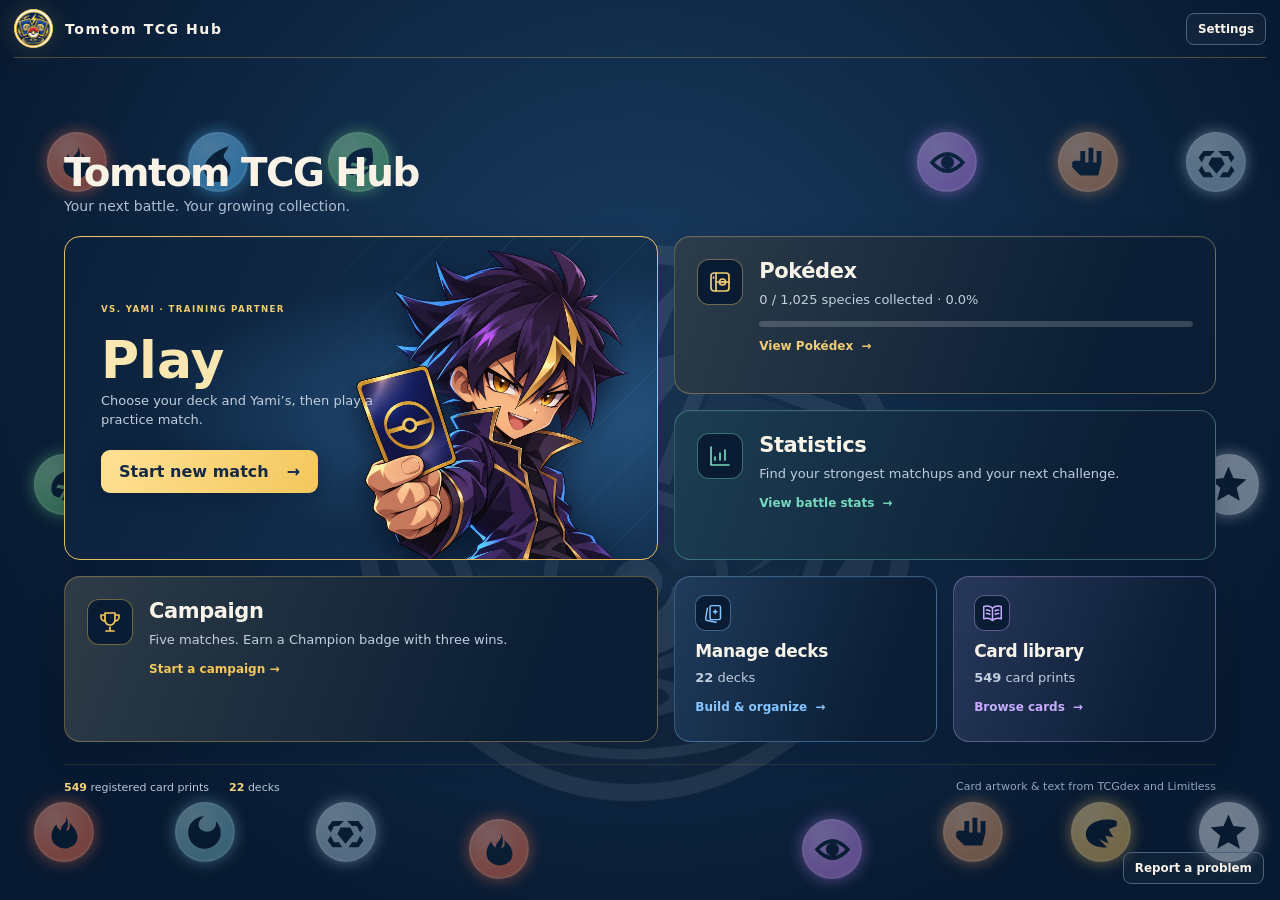
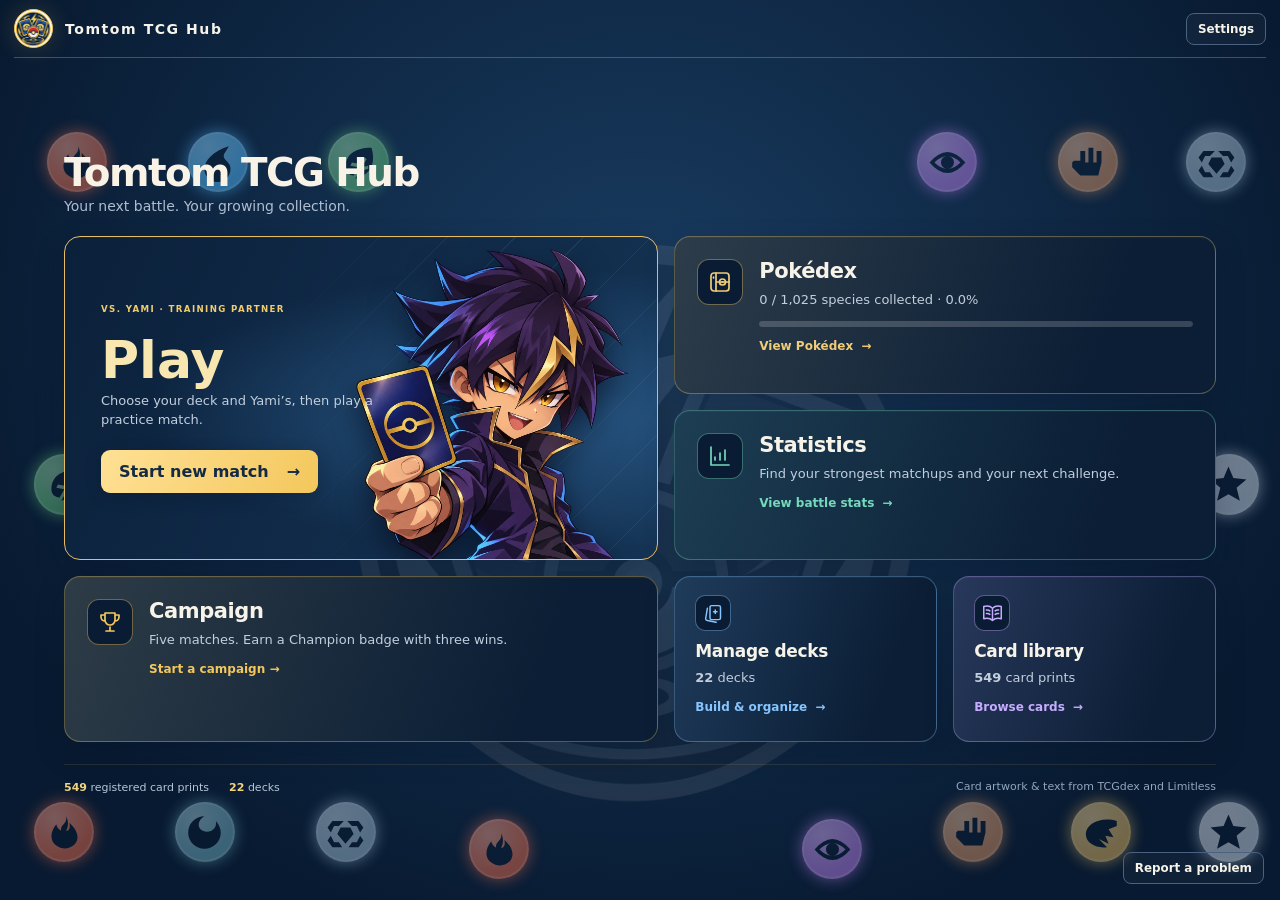
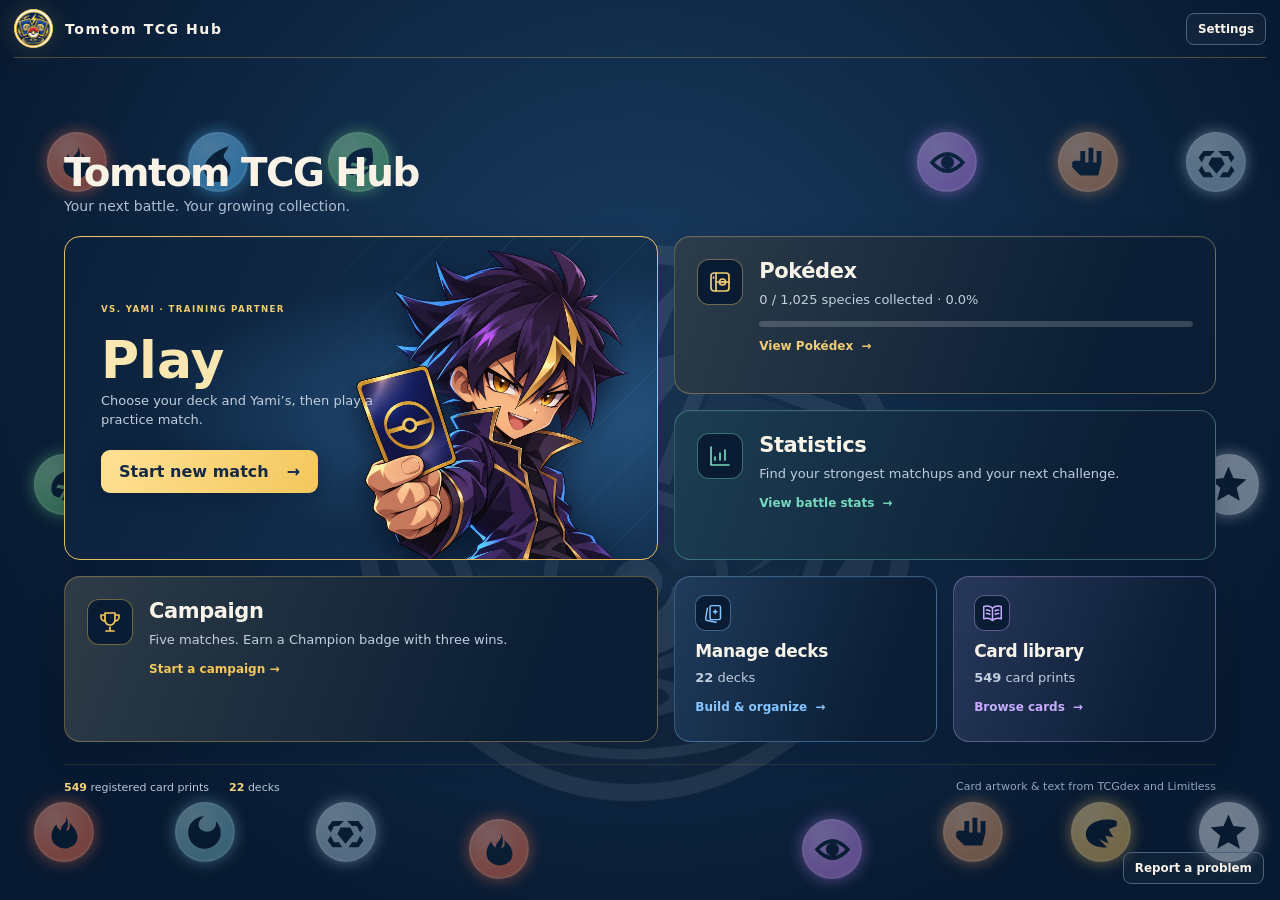
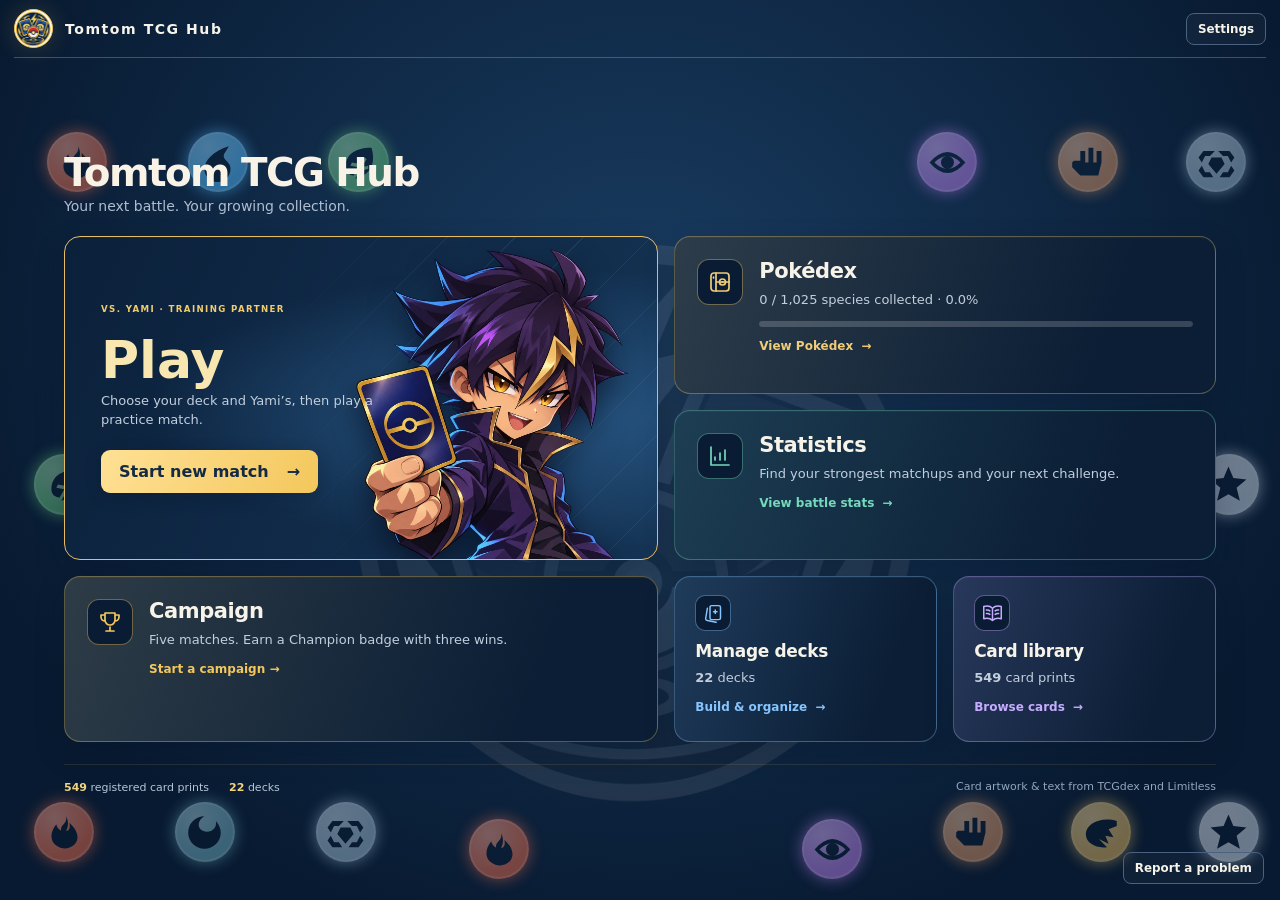
